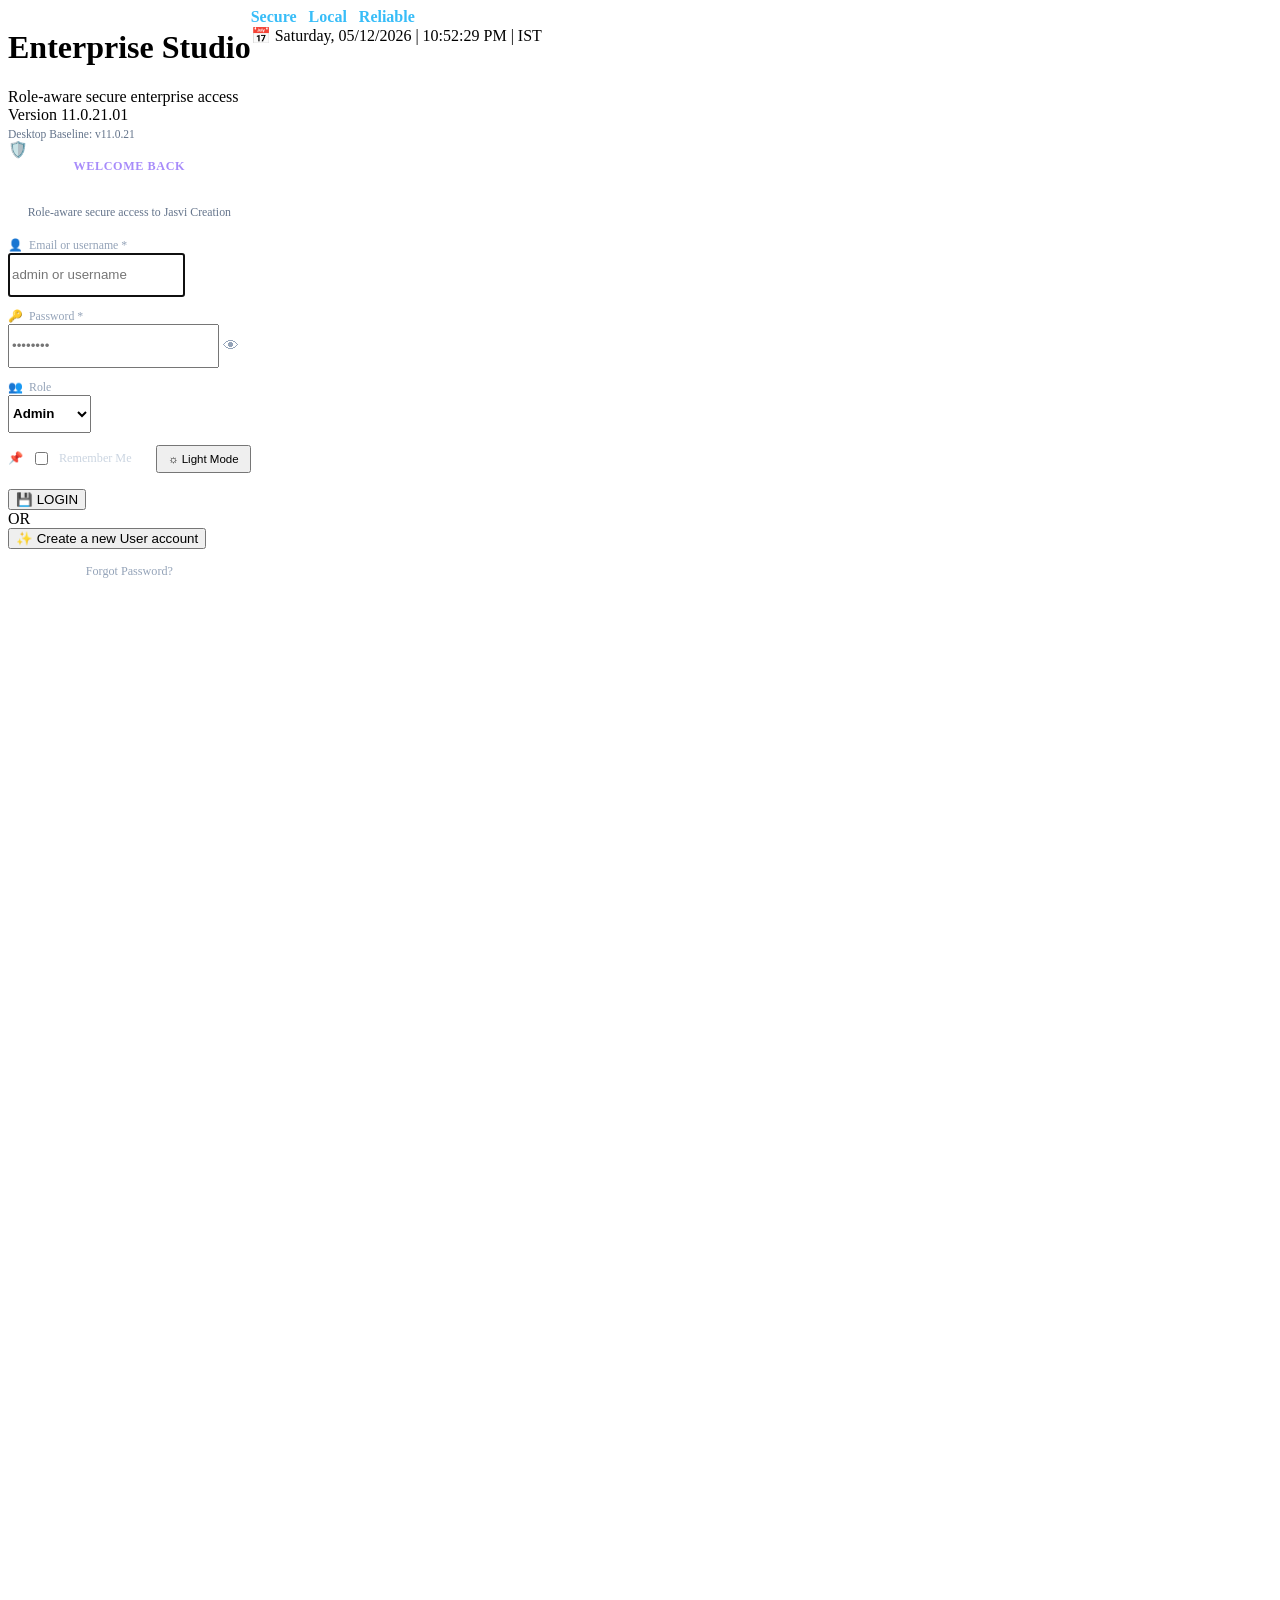
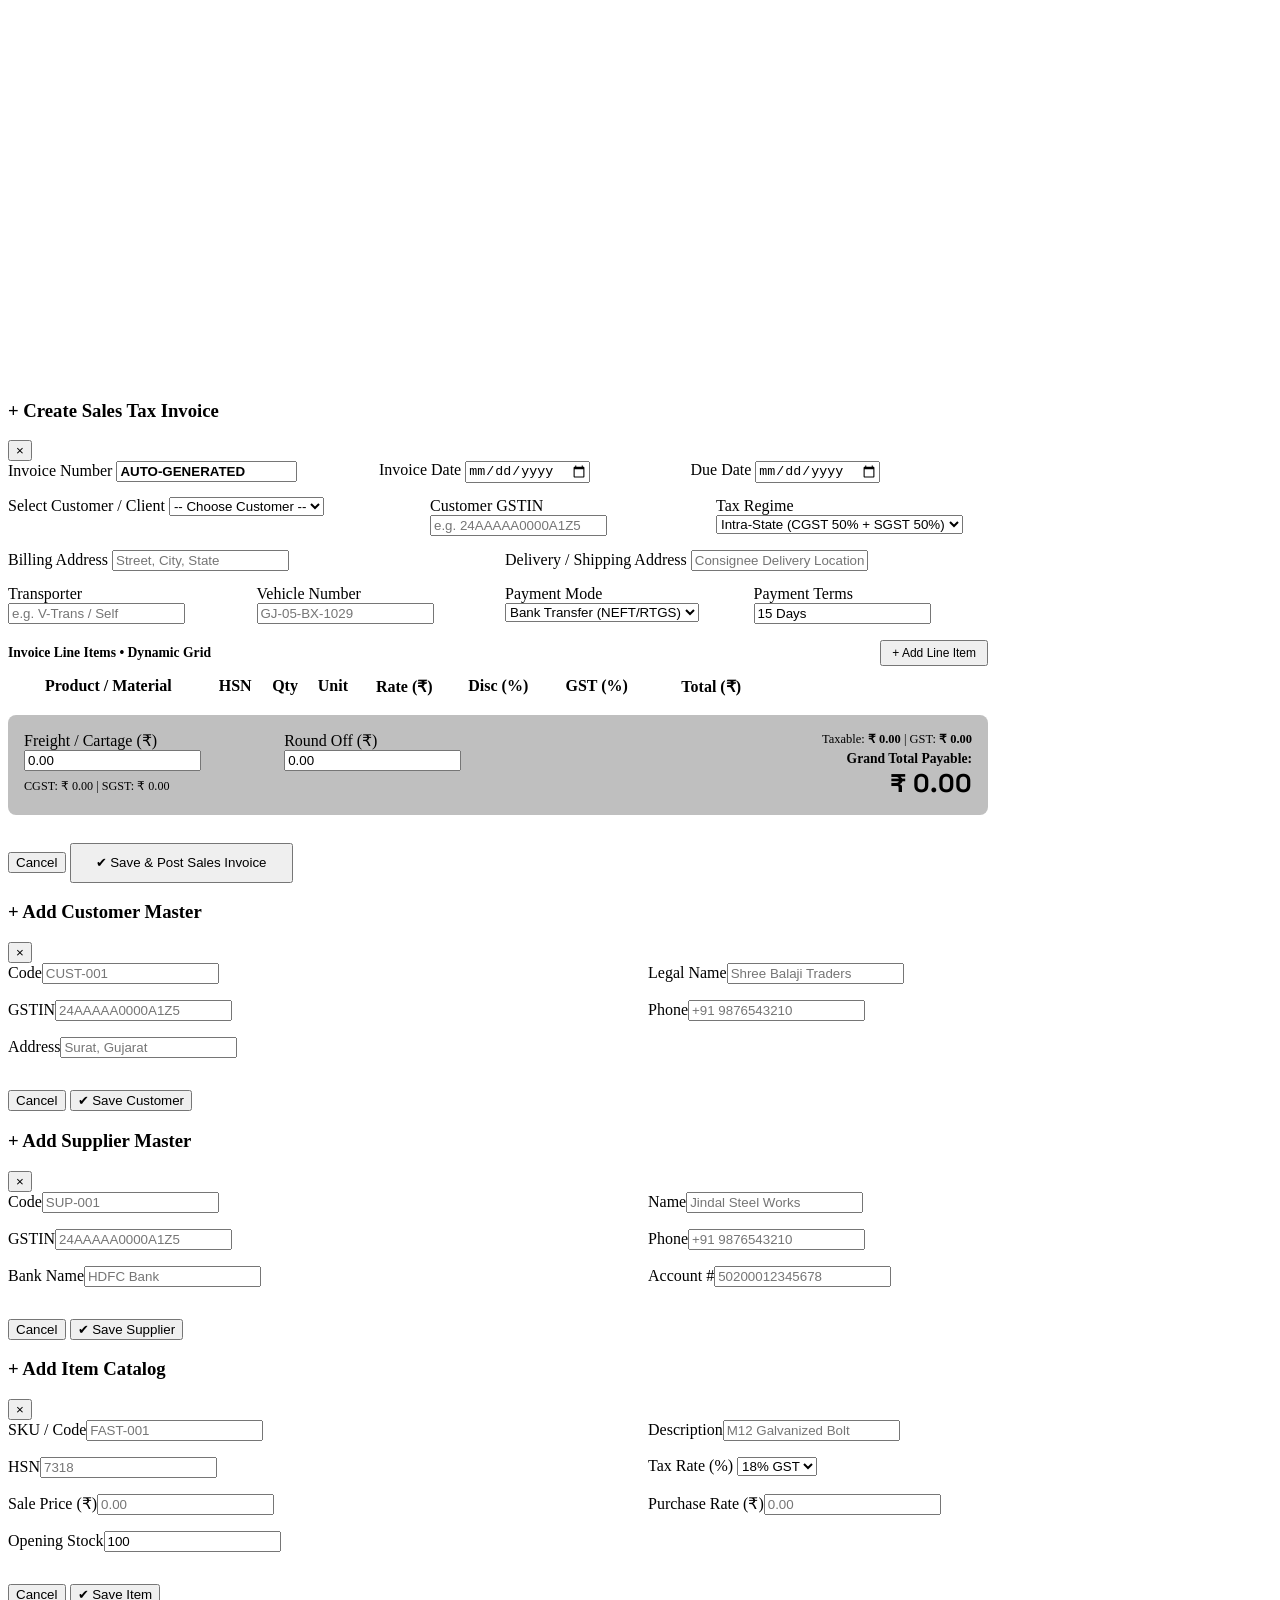
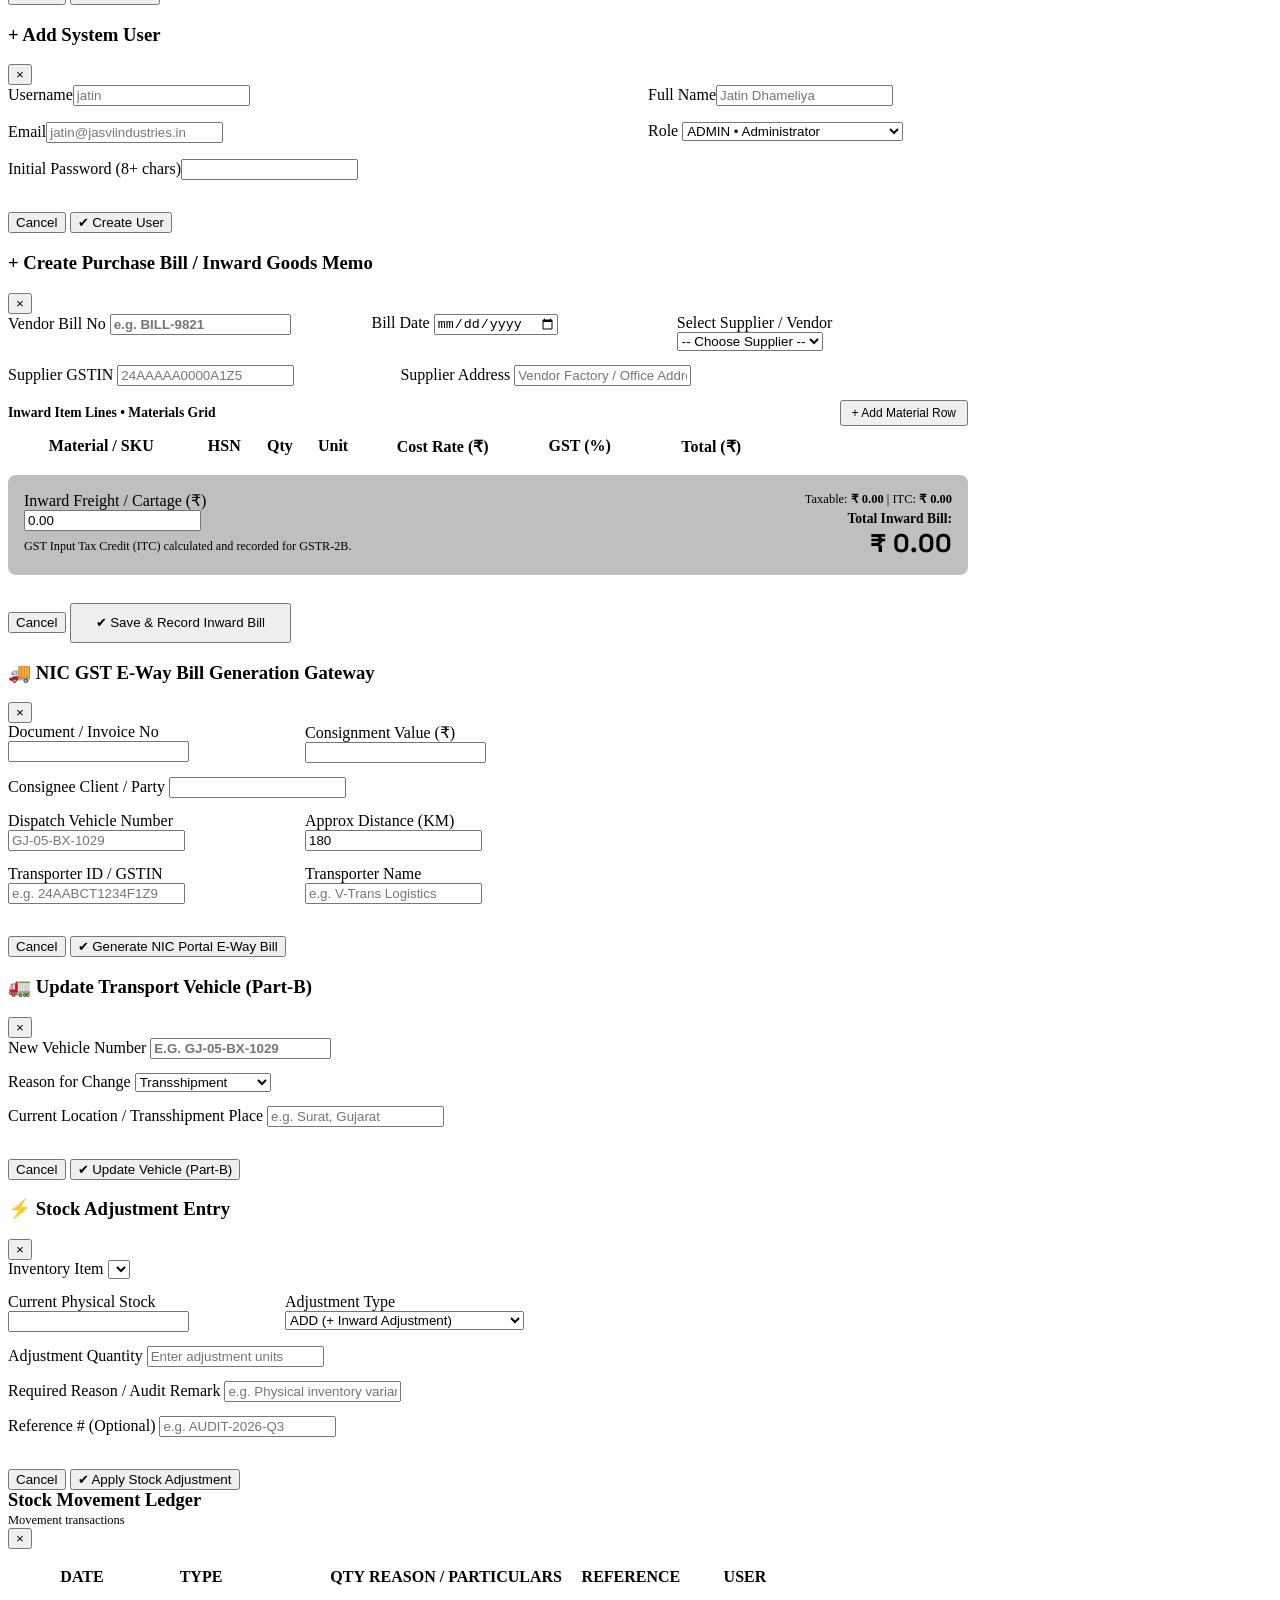
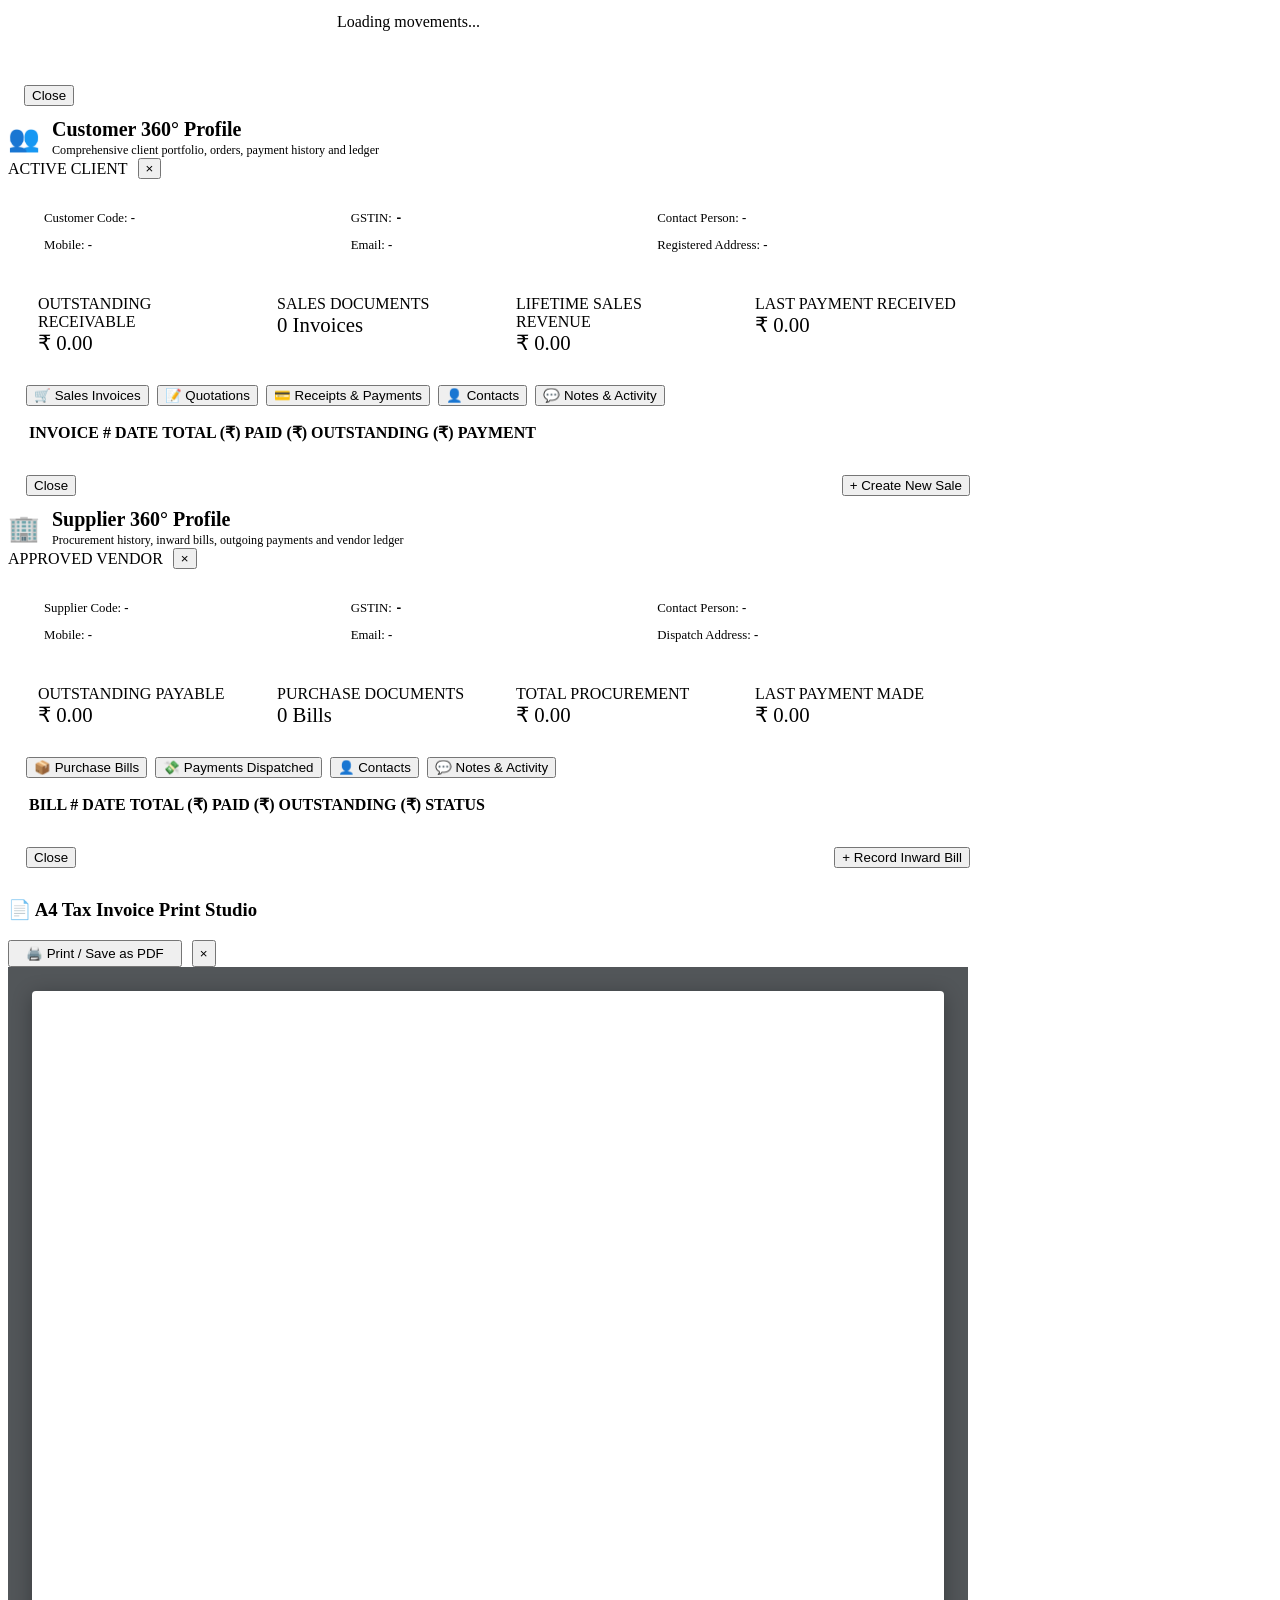
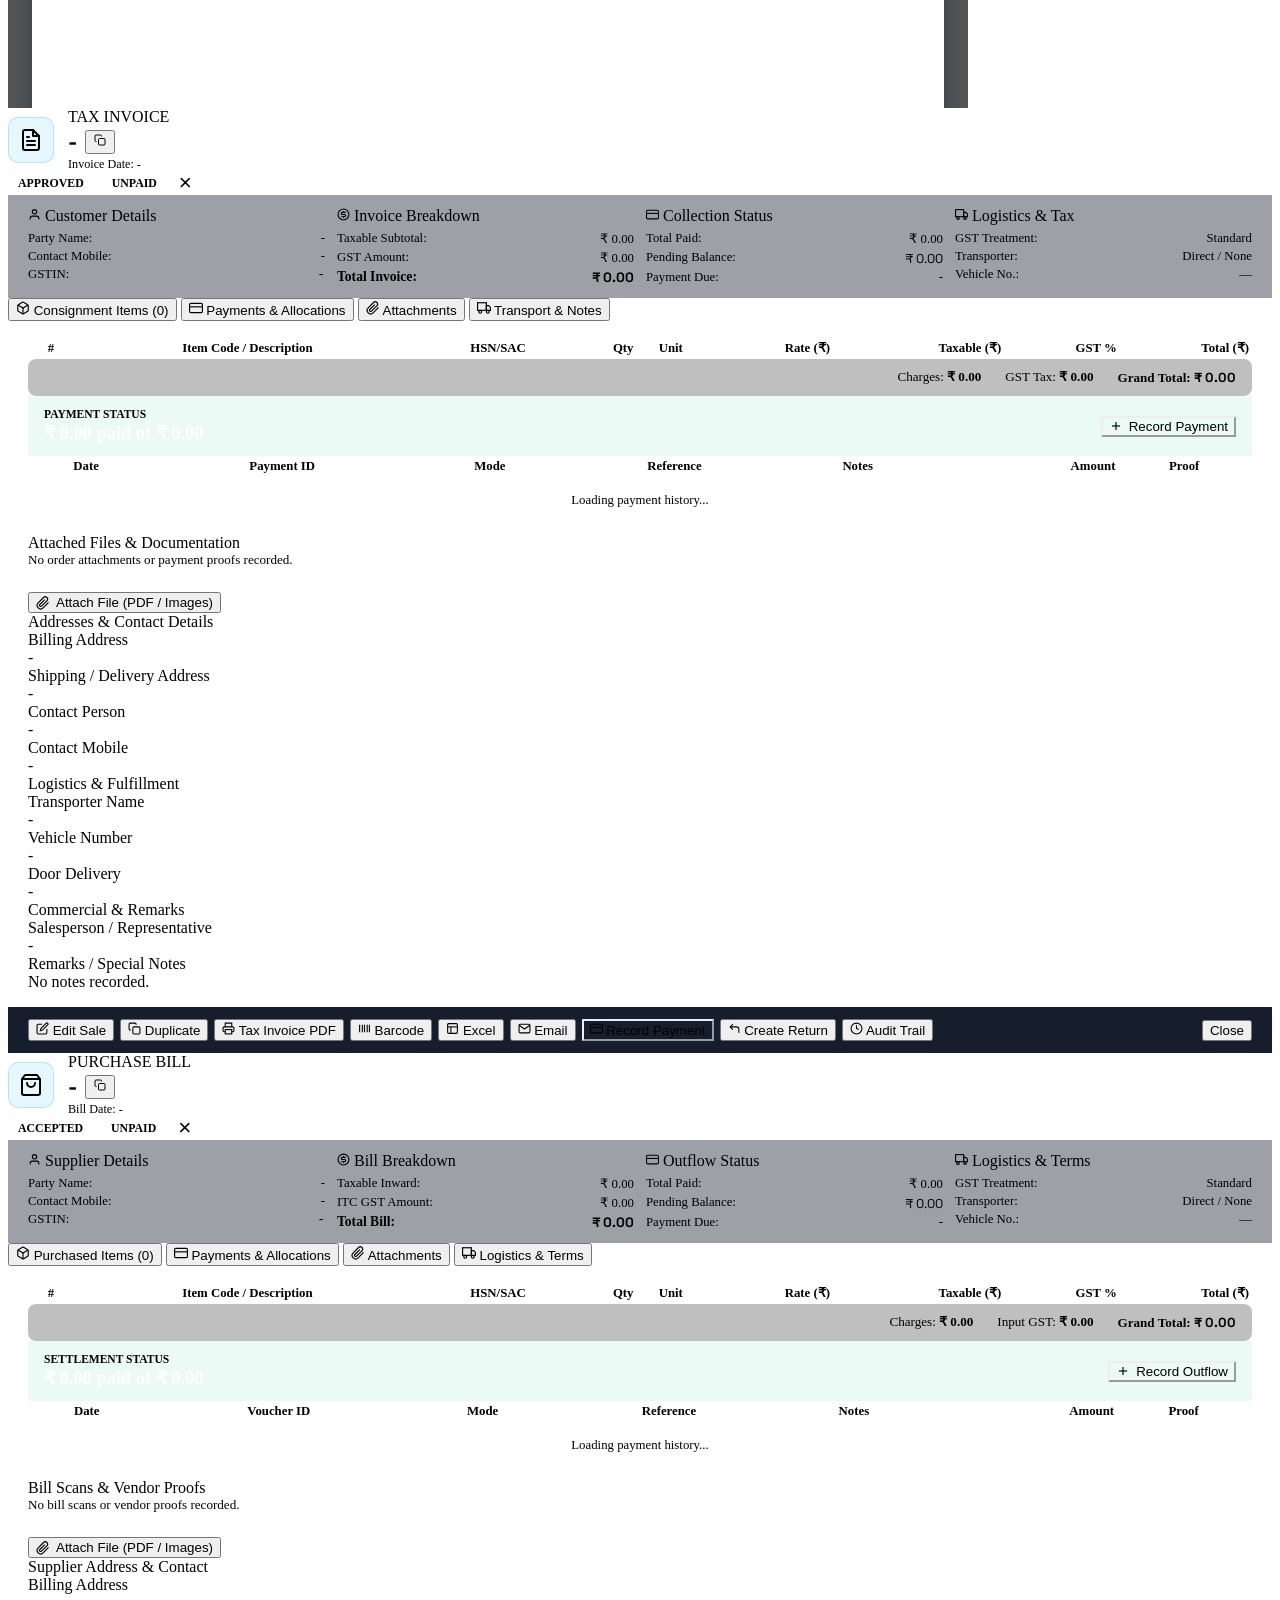
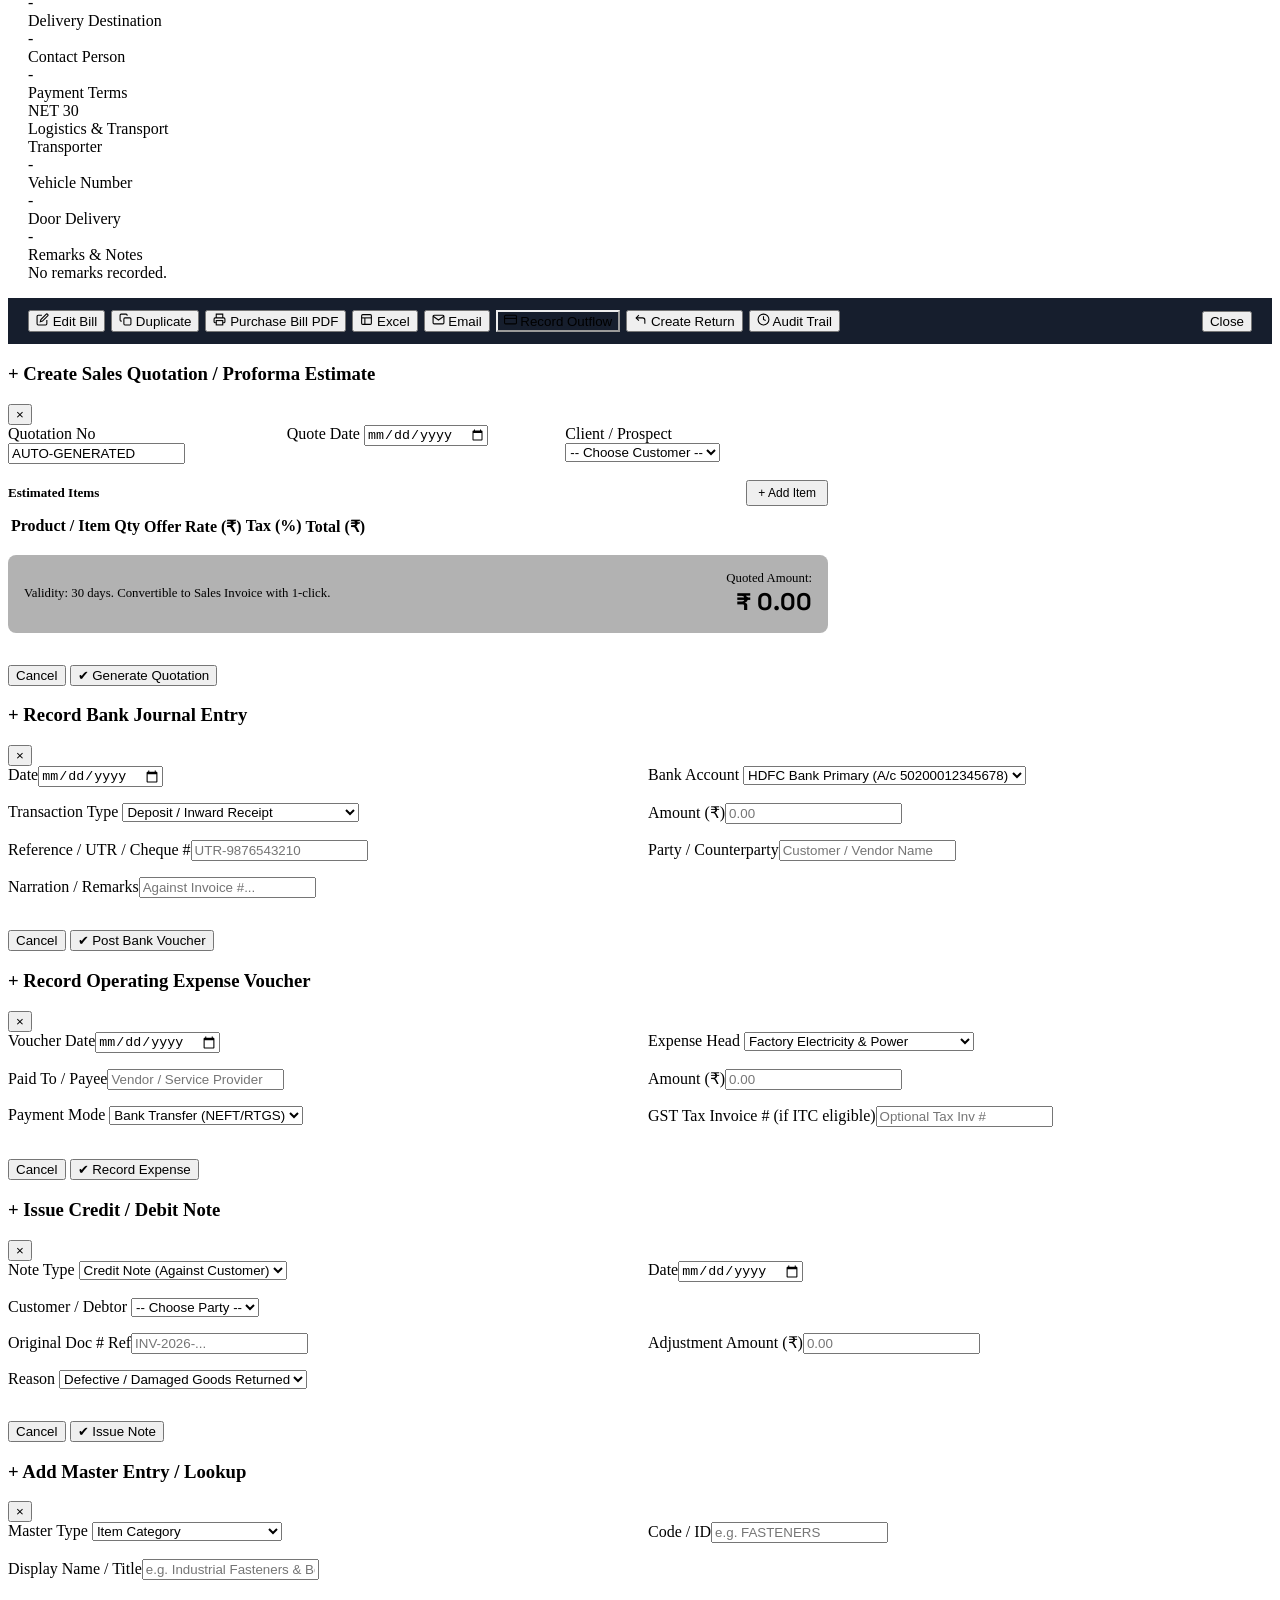
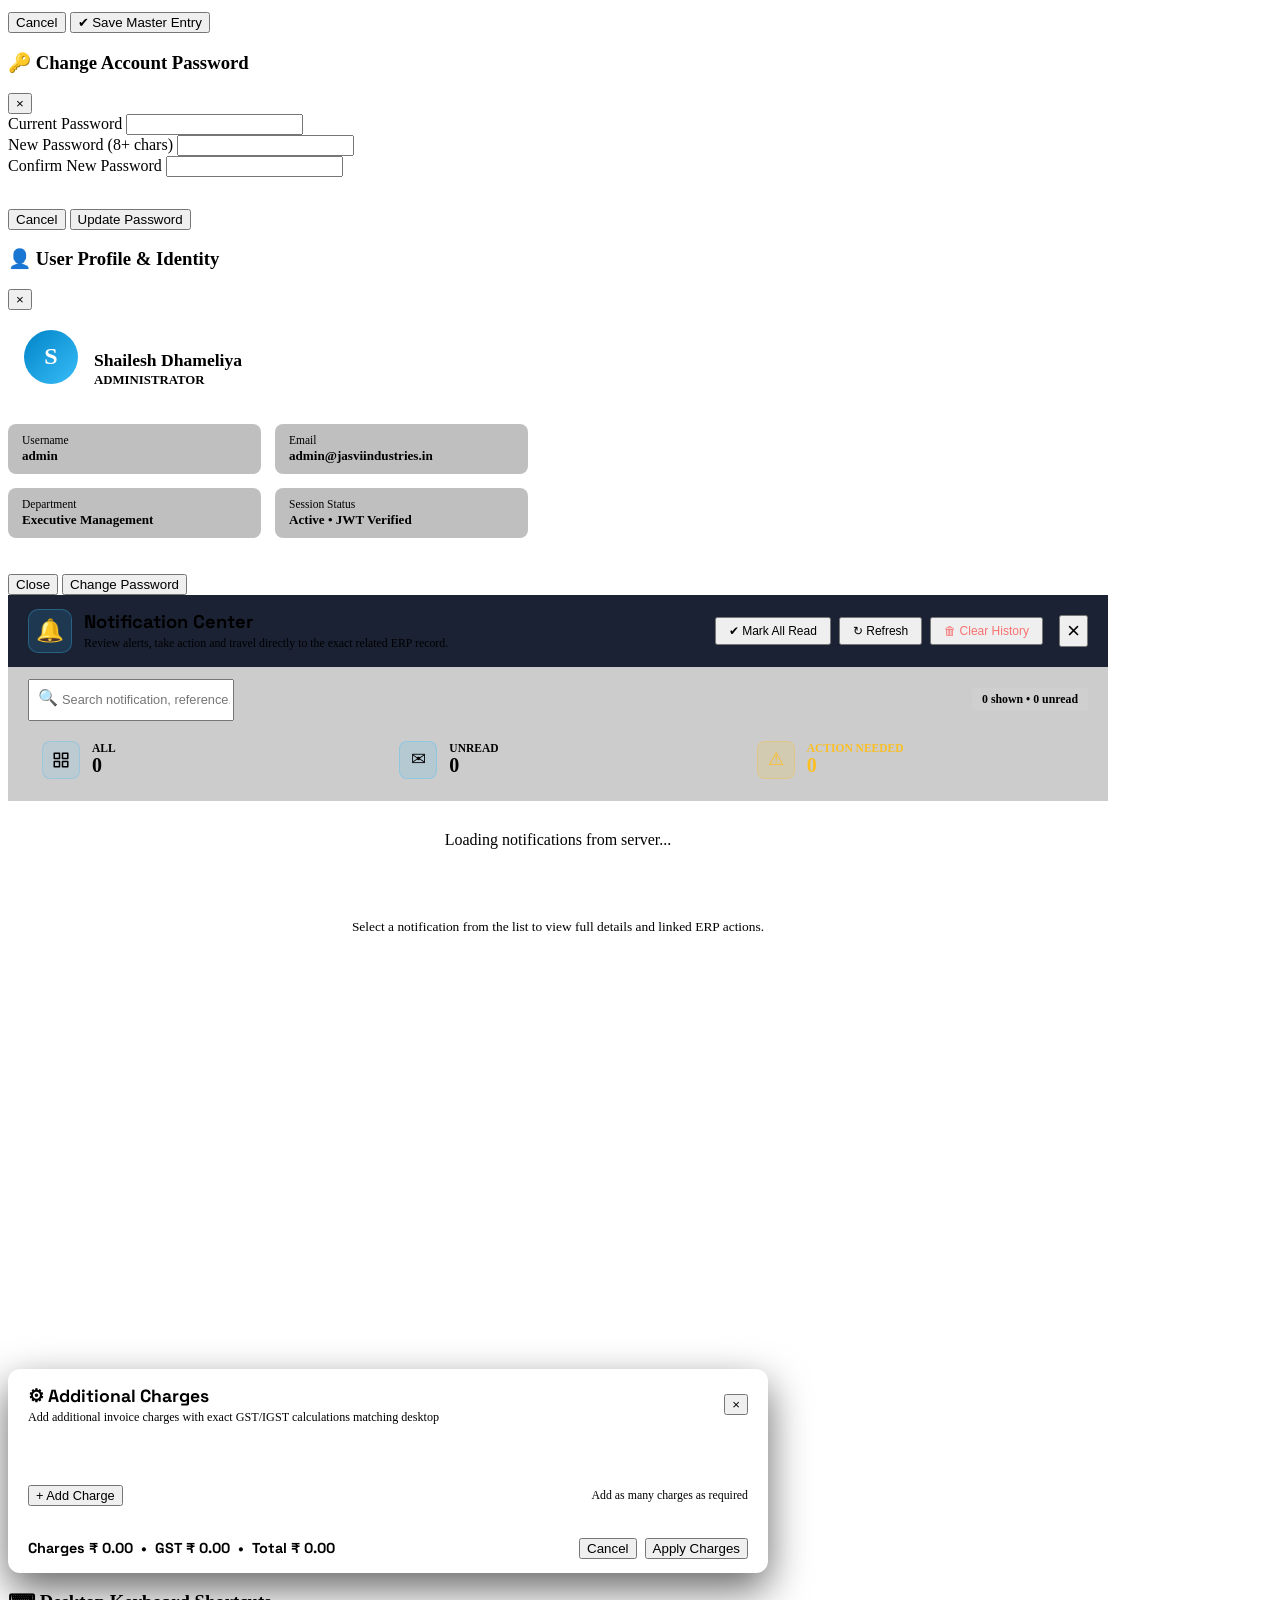
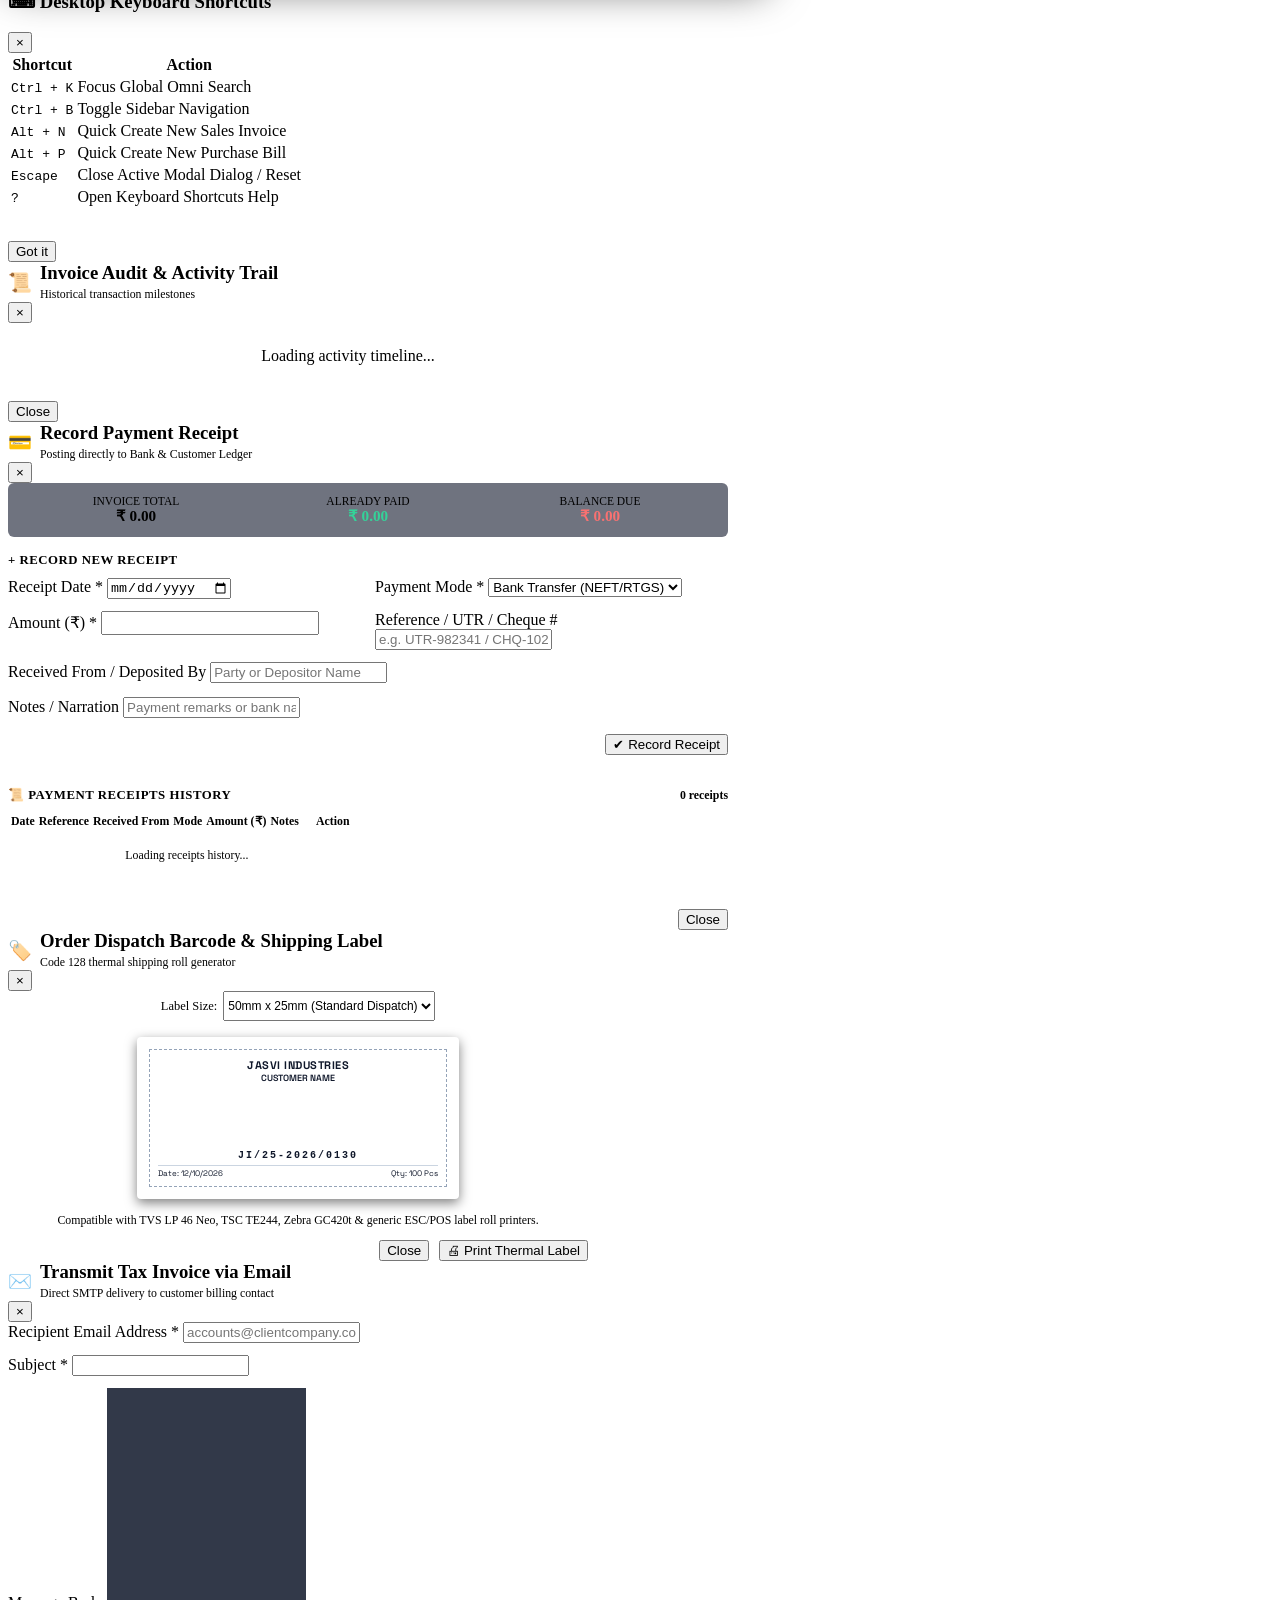
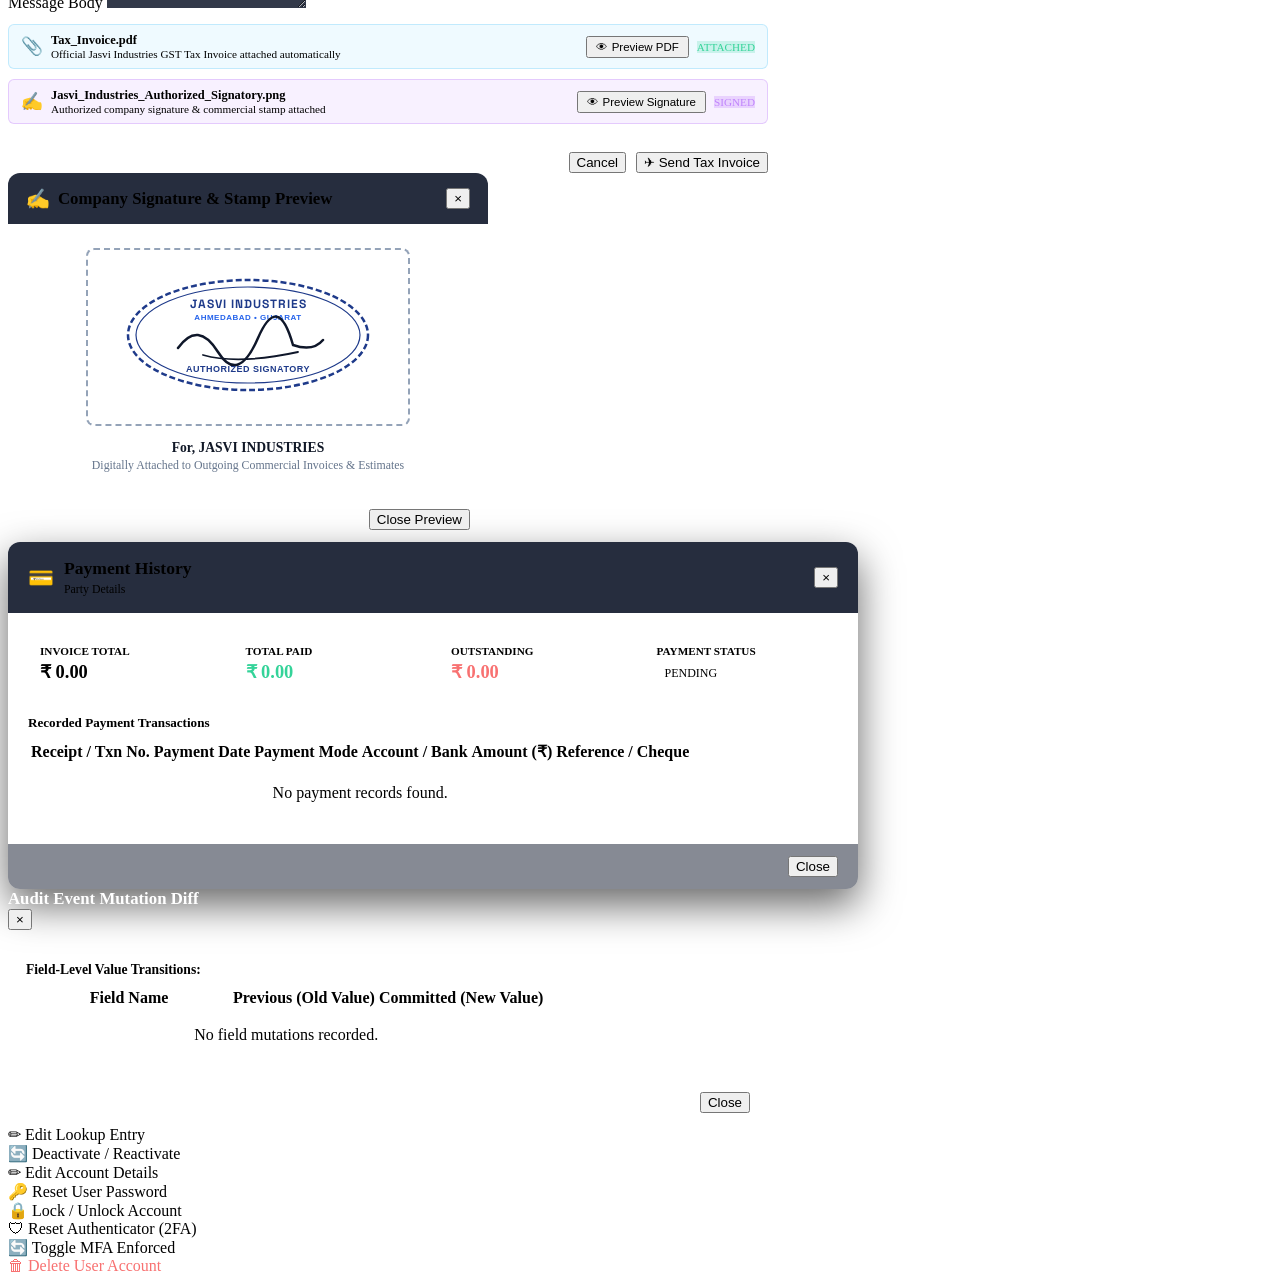
==== web/admin/index.html @ fd3a7280 "Web Release web-v11.0.21.01: Settings Document Numbering card, double confirmation modal, Excel drop" ====
<!DOCTYPE html>
<html lang="en">
<head>
  <meta charset="UTF-8">
  <meta name="viewport" content="width=device-width, initial-scale=1.0">
  <title>Jasvi Industries ERP &mdash; Centralized Enterprise Studio</title>
  <link rel="preconnect" href="https://fonts.googleapis.com">
  <link rel="preconnect" href="https://fonts.gstatic.com" crossorigin>
  <link
    href="https://fonts.googleapis.com/css2?family=Plus+Jakarta+Sans:wght@300;400;500;600;700;800&family=Space+Grotesk:wght@500;600;700&display=swap"
    rel="stylesheet">
  <script>
    (function () {
      try {
        if (localStorage.getItem('dse_theme') === 'light') {
          document.documentElement.classList.add('light-theme');
        }
        var token = localStorage.getItem('dse_access_token');
        var sessionStart = localStorage.getItem('dse_session_start');
        var isExpired = false;
        if (sessionStart) {
          var elapsed = Date.now() - parseInt(sessionStart, 10);
          if (elapsed > 8 * 60 * 60 * 1000) isExpired = true;
        }
        if (!token || isExpired) {
          document.documentElement.classList.add('auth-required');
          var rawAuthHash = window.location.hash ? window.location.hash.split('?')[0].replace(/^#\/?/, '') : '';
          if (rawAuthHash === 'register' || rawAuthHash === 'forgot') {
            document.documentElement.classList.add('auth-' + rawAuthHash);
          }
        } else {
          /* --- Immediate Route Resolution (Desktop Shell parity - Frame 0) --- */
          var rawHash = window.location.hash ? window.location.hash.split('?')[0].replace(/^#\/?/, '') : '';
          var viewKey = rawHash || 'dashboard';
          var viewId = viewKey.startsWith('view-') ? viewKey : ('view-' + viewKey);
          if (viewKey === 'purchase' || viewKey === 'purchases') viewId = 'view-purchase-register';
          if (viewKey === 'sales' || viewKey === 'sale') viewId = 'view-sales-register';
          if (viewKey === 'items' || viewKey === 'item') viewId = 'view-item-master';
          if (viewKey === 'customers' || viewKey === 'customer') viewId = 'view-customers';
          if (viewKey === 'suppliers' || viewKey === 'supplier') viewId = 'view-suppliers';
          if (viewKey === 'user-access') viewId = 'view-users';
          if (viewKey === 'barcode-studio') viewId = 'view-barcode';
          if (viewKey === 'global-audit') viewId = 'view-audit';
          if (viewKey.indexOf('settings') === 0) viewId = 'view-settings';
          if (viewKey === 'masters' || viewKey === 'master' || viewKey === 'lookup' || viewKey === 'lookups') viewId = 'view-masters';

          var earlyStyle = document.createElement('style');
          earlyStyle.id = 'early-route-style';
          earlyStyle.textContent =
            '#' + viewId + ' { display: block !important; } ' +
            '#' + viewId + '.fixed-viewport { display: flex !important; } ' +
            '.module-view:not(#' + viewId + ') { display: none !important; }';
          document.head.appendChild(earlyStyle);
        }
      } catch (_) {}
    })();
  </script>
  <style>
    html.auth-required #auth-overlay {
      display: flex !important;
      z-index: 999999 !important;
    }

    html.auth-required #app-container {
      visibility: hidden !important;
    }

    html:not(.auth-required) #auth-overlay {
      display: none !important;
    }

    html:not(.auth-required) #app-container {
      visibility: visible !important;
    }

    /* Auth Frame-0 Tab Stability on Refresh */
    html.auth-register #form-register { display: block !important; }
    html.auth-register #form-login { display: none !important; }
    html.auth-register #auth-card-col { max-width: 860px !important; }
    html.auth-forgot #form-forgot { display: block !important; }
    html.auth-forgot #form-login { display: none !important; }
    html.auth-forgot #auth-card-col { max-width: 860px !important; }
  </style>
  <link rel="stylesheet" href="css/app.css?v=11.0.20.01">
  <script>
    /* --- Immediate live clock: starts on head parse, before any font/script load (Desktop ClockService parity) --- */
    (function() {
      function _earlyClockTick() {
        var el = document.getElementById('clock-display');
        if (!el) return;
        /* If FormatUtil is ready, let it handle the clock */
        if (window.FormatUtil && window.FormatUtil.updateLiveClocks) {
          window.FormatUtil.updateLiveClocks();
          return;
        }
        var now = new Date();
        var h = now.getHours(), m = now.getMinutes(), s = now.getSeconds();
        var ampm = h >= 12 ? 'PM' : 'AM';
        h = h % 12 || 12;
        el.textContent = (h < 10 ? '0' : '') + h + ':' + (m < 10 ? '0' : '') + m + ':' + (s < 10 ? '0' : '') + s + ' ' + ampm;
      }
      /* Seed immediately, then keep ticking */
      if (document.readyState !== 'loading') {
        _earlyClockTick();
      } else {
        document.addEventListener('DOMContentLoaded', _earlyClockTick);
      }
      setInterval(_earlyClockTick, 1000);
    })();
  </script>
  <script>
    window.toggleNavGroup = function (groupId) {
      if (window.NavigationRouter && window.NavigationRouter.toggleNavGroup) {
        window.NavigationRouter.toggleNavGroup(groupId);
      }
    };
    window.selectNav = function (viewId) {
      if (window.NavigationRouter && window.NavigationRouter.selectNav) {
        window.NavigationRouter.selectNav(viewId);
      }
    };
    window.toggleUserProfileDropdown = function (e) {
      if (e) e.stopPropagation();
      const menu = document.getElementById('profile-dropdown-menu');
      if (!menu) return;
      const isShown = menu.style.display === 'block';
      menu.style.display = isShown ? 'none' : 'block';
    };
    window.hideProfileDropdown = function () {
      const menu = document.getElementById('profile-dropdown-menu');
      if (menu) menu.style.display = 'none';
    };
    window.applyUserToHeader = function (user) {
      if (!user) return;
      const name = user.fullName || user.username || 'User';
      const role = (user.role || 'USER').toUpperCase();
      const nameEl = document.getElementById('header-user-name');
      const roleEl = document.getElementById('header-user-role');
      const avatarEl = document.getElementById('header-user-avatar');
      const menuName = document.getElementById('menu-user-name');
      const menuRole = document.getElementById('menu-user-role');
      if (nameEl) nameEl.innerText = name;
      if (roleEl) roleEl.innerText = role;
      if (avatarEl) avatarEl.innerText = (name || 'U')[0].toUpperCase();
      if (menuName) menuName.innerText = name;
      if (menuRole) menuRole.innerText = role;
    };
    window.openModal = function (id) {
      if (window.AppDialogService && window.AppDialogService.openModal) {
        window.AppDialogService.openModal(id);
      } else {
        const m = document.getElementById(id);
        if (m) {
          m.style.display = 'flex';
          m.style.zIndex = '100010';
          m.classList.add('active');
        }
      }
    };
    window.closeModal = function (id) {
      if (window.AppDialogService && window.AppDialogService.closeModal) {
        window.AppDialogService.closeModal(id);
      } else {
        const m = document.getElementById(id);
        if (m) {
          m.style.display = 'none';
          m.classList.remove('active');
        }
      }
    };
    window.handleBankEntrySave = function (e) {
      if (window.FinanceController && window.FinanceController.handleBankEntrySave) {
        window.FinanceController.handleBankEntrySave(e);
      }
    };
    window.handleExpenseSave = function (e) {
      if (window.FinanceController && window.FinanceController.handleExpenseSave) {
        window.FinanceController.handleExpenseSave(e);
      }
    };
    window.showAuthTab = function (tab) {
      if (window.App && window.App.showAuthTab) {
        window.App.showAuthTab(tab);
        return;
      }
      const formLogin = document.getElementById('form-login');
      const formRegister = document.getElementById('form-register');
      const formForgot = document.getElementById('form-forgot');
      const formMfa = document.getElementById('form-mfa');
      const alertEl = document.getElementById('auth-alert');
      const cardTitle = document.getElementById('auth-card-title');
      const cardSub = document.getElementById('auth-card-subtitle');
      const cardCol = document.getElementById('auth-card-col');

      if (formLogin) formLogin.style.display = tab === 'login' ? 'block' : 'none';
      if (formRegister) formRegister.style.display = tab === 'register' ? 'block' : 'none';
      if (formForgot) formForgot.style.display = tab === 'forgot' ? 'block' : 'none';
      if (formMfa) formMfa.style.display = tab === 'mfa' ? 'block' : 'none';
      if (alertEl) alertEl.style.display = 'none';

      if (cardCol) {
        if (tab === 'register' || tab === 'forgot') {
          cardCol.classList.add('wide-card');
        } else {
          cardCol.classList.remove('wide-card');
        }
      }

      if (tab === 'login') {
        if (cardTitle) cardTitle.innerText = 'Sign in to your account';
        if (cardSub) cardSub.innerText = 'Role-aware secure access to Jasvi Creation';
      } else if (tab === 'register') {
        if (cardTitle) cardTitle.innerText = 'Create New Account';
        if (cardSub) cardSub.innerText = 'Non-Admin registration: CAPTCHA &rarr; Email OTP &rarr; Authenticator &rarr; Admin approval';
        if (window.refreshRegistrationCaptcha) window.refreshRegistrationCaptcha();
        if (window.loadRegistrationRoles) window.loadRegistrationRoles();
      } else if (tab === 'forgot') {
        if (cardTitle) cardTitle.innerText = 'Reset your password';
        if (cardSub) cardSub.innerText = 'Admin keeps the existing email-OTP recovery flow. Non-Admin users must also enter their current authenticator code.';
      }
    };
    window.hideAuthOverlay = function () {
      if (window.App && window.App.hideAuthOverlay) {
        window.App.hideAuthOverlay();
        return;
      }
      document.documentElement.classList.remove('auth-required');
      document.body.classList.remove('auth-required');
      const auth = document.getElementById('auth-overlay');
      if (auth) {
        auth.style.display = 'none';
        auth.classList.remove('active');
      }
      const app = document.getElementById('app-container');
      if (app) app.style.visibility = 'visible';
    };
    window.showAuthOverlay = function (preferredTab) {
      if (window.App && window.App.showAuthOverlay) {
        window.App.showAuthOverlay(preferredTab);
        return;
      }
      const auth = document.getElementById('auth-overlay');
      if (auth) {
        auth.style.display = 'flex';
        const closeBtn = document.getElementById('auth-overlay-close-btn');
        if (closeBtn) {
          closeBtn.style.display = (window.AuthService && window.AuthService.isAuthenticated()) ? 'block' : 'none';
        }
        const formMfa = document.getElementById('form-mfa');
        const hasPendingMfa = (window.AuthService && window.AuthService.getPendingMfaChallenge()) ||
          (formMfa && formMfa.style.display !== 'none');
        if (preferredTab) {
          window.showAuthTab(preferredTab);
        } else if (hasPendingMfa) {
          window.showAuthTab('mfa');
        } else {
          window.showAuthTab('login');
        }
      }
    };
    window.cancelMfa = function () {
      if (window.AuthService && window.AuthService.cancelMfa) window.AuthService.cancelMfa();
      window.showAuthTab('login');
    };
  </script>
</head>

<body>

  <!-- AUTHENTICATION OVERLAY -->
  <!-- AUTHENTICATION OVERLAY WITH 3 TABS -->
  <!-- AUTHENTICATION OVERLAY: DESKTOP LOGIN UI PARITY (Login.fxml) -->
  <div id="auth-overlay">
    <button class="modal-close" id="auth-overlay-close-btn" onclick="hideAuthOverlay()"
      style="display: none; position: fixed; right: 24px; top: 20px; font-size: 1.8rem; color: #94a3b8; background: none; border: none; cursor: pointer; z-index: 100001;"
      title="Close and Return to Workspace">&times;</button>

    <div class="auth-desktop-wrapper">
      <!-- LEFT BRAND COLUMN -->
      <div class="auth-brand-col">
        <div class="auth-brand-banner-box" id="auth-brand-banner-box" style="display: none;">
          <img src="assets/brand-banner.png" alt="Jasvi Industries" id="auth-brand-banner-img"
            onerror="this.onerror=null; const p = document.getElementById('auth-brand-banner-box'); if(p) p.style.display='none';">
        </div>
        <div class="auth-brand-mark-box" id="auth-brand-mark-box" style="display: none;">
          <img src="assets/brand-mark.png" alt="Jasvi Mark" id="auth-brand-mark-img"
            onerror="this.onerror=null; const p = document.getElementById('auth-brand-mark-box'); if(p) p.style.display='none';">
        </div>
        <h1 class="auth-brand-title">Enterprise Studio</h1>
        <div class="auth-brand-line"></div>
        <div class="auth-brand-subtitle" style="display: none;"></div>
        <div class="auth-brand-tagline">Role-aware secure enterprise access</div>
        <div>
          <span class="auth-brand-version-badge" id="auth-app-version-badge">Version 11.0.11.02</span>
          <div id="auth-desktop-baseline" style="font-size: 0.72rem; color: #64748b; margin-top: 4px;">Desktop Baseline:
            v11.0.11</div>
        </div>
      </div>

      <!-- RIGHT CARD COLUMN -->
      <div class="auth-card-col" id="auth-card-col">
        <div class="auth-shield-icon-box">&#128737;&#65039;</div>
        <div
          style="text-align: center; color: #a78bfa; font-size: 0.76rem; font-weight: 700; text-transform: uppercase; letter-spacing: 0.05em; margin-bottom: 2px;">
          Welcome Back</div>
        <h2 style="text-align: center; font-size: 1.35rem; font-weight: 800; color: #ffffff; margin: 0 0 4px 0;"
          id="auth-card-title">Sign in to your account</h2>
        <p style="text-align: center; font-size: 0.74rem; color: #64748b; margin: 0 0 18px 0;" id="auth-card-subtitle">
          Role-aware secure access to Jasvi Creation</p>

        <div id="auth-alert" class="auth-alert" style="display: none; margin-bottom: 14px;"></div>

        <!-- 1. SIGN IN FORM: DESKTOP LoginController PARITY -->
        <form id="form-login" onsubmit="handleLoginSubmit(event)" novalidate>
          <div class="form-group" style="margin-bottom: 12px;">
            <label class="form-label"
              style="font-size: 0.74rem; color: #94a3b8; display: flex; align-items: center; gap: 6px;">
              <span class="erp-label-icon-badge theme-cyan">👤</span> Email or username *
            </label>
            <input type="text" id="login-identity" class="form-input" placeholder="admin or username" required autofocus
              autocomplete="username" style="height: 38px;">
          </div>

          <div class="form-group" style="margin-bottom: 12px;">
            <label class="form-label"
              style="font-size: 0.74rem; color: #94a3b8; display: flex; align-items: center; gap: 6px;">
              <span class="erp-label-icon-badge theme-orange">🔑</span> Password *
            </label>
            <div style="position: relative;">
              <input type="password" id="login-password" class="form-input"
                placeholder="&bull;&bull;&bull;&bull;&bull;&bull;&bull;&bull;" required autocomplete="current-password"
                style="height: 38px; padding-right: 36px;">
              <button type="button" onclick="window.togglePasswordVisibility('login-password', this)"
                style="position: absolute; right: 8px; top: 50%; transform: translateY(-50%); background: none; border: none; color: #94a3b8; cursor: pointer; font-size: 1rem; padding: 4px;"
                title="Toggle password visibility">&#128065;</button>
            </div>
          </div>

          <div class="form-group" style="margin-bottom: 12px;">
            <label class="form-label"
              style="font-size: 0.74rem; color: #94a3b8; display: flex; align-items: center; gap: 6px;">
              <span class="erp-label-icon-badge theme-green">👥</span> Role
            </label>
            <select id="login-role" class="form-select" style="height: 38px; font-weight: 600;"
              onchange="window.updateLoginMode && window.updateLoginMode()">
              <option value="ADMIN" selected>Admin</option>
              <option value="MANAGER">Manager</option>
              <option value="SALES">Sales</option>
              <option value="PURCHASE">Purchase</option>
              <option value="USER">User</option>
            </select>
          </div>

          <!-- Dynamic MFA field (Shown when non-admin role selected or MFA active) matching LoginController.java -->
          <div id="login-mfa-group" class="form-group" style="display: none; margin-bottom: 12px;">
            <label class="form-label"
              style="font-size: 0.74rem; color: #94a3b8; display: flex; align-items: center; gap: 6px;">
              <span>&#128737;&#65039;</span> Authenticator verification code
            </label>
            <div style="display: flex; gap: 8px;">
              <input type="text" id="login-mfa-code" class="form-input"
                placeholder="Authenticator code is required after password verification" maxlength="6"
                pattern="[0-9]{6}" autocomplete="one-time-code" disabled style="height: 38px; flex: 1;">
              <button type="button" id="btn-login-get-help" class="btn btn-secondary"
                onclick="window.handleLoginGetHelp()"
                style="height: 38px; font-size: 0.74rem; padding: 0 12px; white-space: nowrap; cursor: pointer;">&#9993;
                Get Help</button>
            </div>
          </div>

          <div
            style="display: flex; justify-content: space-between; align-items: center; margin-bottom: 16px; font-size: 0.76rem;">
            <label style="display: flex; align-items: center; gap: 8px; cursor: pointer; color: #cbd5e1;">
              <span class="erp-label-icon-badge theme-neutral">📌</span>
              <input type="checkbox" id="login-remember"> Remember Me
            </label>
            <button type="button" class="btn btn-secondary role-secondary btn-action-3d" onclick="window.App.toggleTheme()"
              id="btn-login-theme-toggle" style="height: 28px; padding: 0 10px; font-size: 0.72rem;">
              <span id="login-theme-icon">&#9788;</span> <span id="login-theme-text">Light Mode</span>
            </button>
          </div>

          <button type="submit" id="btn-login-submit" class="auth-btn-purple role-save btn-action-3d" data-erp-btn-enhanced="true">
            <span class="btn-3d-icon" aria-hidden="true">💾</span> <span id="btn-login-submit-text">LOGIN</span>
          </button>

          <div class="auth-divider-or">OR</div>

          <button type="button" class="auth-btn-purple-outline role-add btn-action-3d" onclick="showAuthTab('register')" data-erp-btn-enhanced="true">
            <span class="btn-3d-icon" aria-hidden="true">✨</span> Create a new User account
          </button>

          <div style="text-align: center; margin-top: 12px;">
            <a href="javascript:void(0)" onclick="showAuthTab('forgot')"
              style="color: #94a3b8; font-size: 0.76rem; text-decoration: none;">Forgot Password?</a>
          </div>
        </form>
        <script>
          (function() {
            try {
              var rem = localStorage.getItem('dse_remember_me') === 'true';
              var id = localStorage.getItem('dse_saved_identity');
              var role = localStorage.getItem('dse_saved_role') || 'ADMIN';
              var idInput = document.getElementById('login-identity');
              var remCheck = document.getElementById('login-remember');
              var roleSel = document.getElementById('login-role');
              if (rem && id && idInput) idInput.value = id;
              if (remCheck) remCheck.checked = rem;
              if (roleSel && role) roleSel.value = role;
            } catch(e) {}
          })();
        </script>

        <!-- 2. MFA TOTP FORM (Desktop Challenge State) -->
        <form id="form-mfa" onsubmit="handleMfaSubmit(event)" style="display: none;">
          <div class="form-group" style="margin-bottom: 14px;">
            <label class="form-label" style="font-size: 0.74rem; color: #94a3b8;">6-Digit Authenticator TOTP Code
              *</label>
            <input type="text" id="mfa-otp" class="form-input" placeholder="123456" maxlength="6" pattern="[0-9]{6}"
              required autofocus style="height: 42px; text-align: center; font-size: 1.2rem; letter-spacing: 0.2em;">
          </div>
          <button type="submit" id="btn-mfa-submit" class="auth-btn-purple" style="height: 42px;">Verify MFA
            Code</button>

          <!-- Desktop Parity: Authenticator Recovery via Registered Email (LoginController.java line 515-620) -->
          <div id="mfa-recovery-options"
            style="margin-top: 14px; text-align: center; border-top: 1px dashed var(--border-subtle); padding-top: 10px;">
            <button type="button" id="btn-mfa-recovery-prompt" class="btn btn-secondary"
              style="width: 100%; justify-content: center; font-size: 0.75rem; height: 34px; margin-bottom: 8px;"
              onclick="window.requestMfaRecovery()">
              &#9993; Having Trouble? Reset Authenticator via Email
            </button>
            <div id="mfa-recovery-group"
              style="display: none; text-align: left; background: rgba(255, 255, 255, 0.03); border: 1px solid var(--border-subtle); border-radius: 8px; padding: 12px; margin-top: 8px;">
              <div style="font-size: 0.74rem; color: #38bdf8; margin-bottom: 8px;" id="mfa-recovery-dest-text">A 6-digit
                recovery code was sent to your registered email.</div>
              <label class="form-label" style="font-size: 0.72rem;">6-Digit Email Recovery Code *</label>
              <input type="text" id="mfa-recovery-otp" class="form-input" placeholder="Enter 6-digit code" maxlength="6"
                style="height: 36px; margin-bottom: 10px;"
                onkeydown="if(event.key==='Enter'){event.preventDefault();window.completeMfaRecovery();}">
              <button type="button" id="btn-mfa-recovery-verify" class="btn btn-success"
                style="width: 100%; justify-content: center; height: 36px;" onclick="window.completeMfaRecovery()">
                &#10003; Verify Email &amp; Reconfigure Authenticator
              </button>
              <div style="text-align: right; margin-top: 8px;">
                <a href="javascript:void(0)" onclick="window.requestMfaRecovery()"
                  style="font-size: 0.72rem; color: #a78bfa; text-decoration: none;">&#8634; Resend email code</a>
              </div>
            </div>
          </div>

          <button type="button" class="btn btn-secondary"
            style="width: 100%; justify-content: center; margin-top: 10px; height: 38px;"
            onclick="window.cancelMfa()">&#10005; Back to Login</button>
        </form>

        <!-- 3. RESET PASSWORD FORM: PROGRESSIVE DISCLOSURE PARITY -->
        <form id="form-forgot" onsubmit="handleForgotPasswordSubmit(event)" style="display: none;">
          <div style="font-size: 0.74rem; color: #94a3b8; margin-bottom: 14px; line-height: 1.4;">
            Admin keeps the existing email-OTP recovery flow. Non-Admin users must also enter their current
            authenticator code.
          </div>

          <!-- Step 1: Request Reset Code -->
          <div id="forgot-step1-group">
            <div class="form-group" style="margin-bottom: 10px;">
              <label class="form-label" style="font-size: 0.74rem; color: #94a3b8;">Email or username *</label>
              <input type="text" id="forgot-identity" class="form-input" placeholder="Email or username" required
                style="height: 36px;">
            </div>

            <button type="button" id="btn-forgot-request-otp" class="auth-btn-purple-outline"
              style="margin-bottom: 12px; height: 36px;" onclick="requestPasswordResetOtp()">
              <span>&#9993; SEND RESET CODE</span>
            </button>
          </div>

          <!-- Step 2: Progressive Verification & New Password Fields -->
          <div id="forgot-step2-group" style="display: none;">
            <div class="form-group" style="margin-bottom: 10px;">
              <label class="form-label" style="font-size: 0.74rem; color: #94a3b8;">Reset verification code *</label>
              <input type="text" id="forgot-otp" class="form-input" placeholder="6-digit verification code"
                maxlength="6" style="height: 36px;">
            </div>

            <div class="form-group" style="margin-bottom: 10px;">
              <label class="form-label" style="font-size: 0.74rem; color: #94a3b8;">Authenticator code (only while the
                current authenticator is active)</label>
              <input type="text" id="forgot-authenticator" class="form-input"
                placeholder="Leave blank after an admin authenticator reset" style="height: 36px;">
            </div>

            <div class="form-group" style="margin-bottom: 10px;">
              <label class="form-label" style="font-size: 0.74rem; color: #94a3b8;">New password *</label>
              <div style="position: relative;">
                <input type="password" id="forgot-new-pwd" class="form-input"
                  placeholder="8+ characters, letter and number" minlength="8"
                  style="height: 36px; padding-right: 36px;">
                <button type="button" onclick="window.togglePasswordVisibility('forgot-new-pwd', this)"
                  style="position: absolute; right: 8px; top: 50%; transform: translateY(-50%); background: none; border: none; color: #94a3b8; cursor: pointer; font-size: 1rem; padding: 4px;">&#128065;</button>
              </div>
            </div>

            <div class="form-group" style="margin-bottom: 14px;">
              <label class="form-label" style="font-size: 0.74rem; color: #94a3b8;">Confirm new password *</label>
              <div style="position: relative;">
                <input type="password" id="forgot-confirm-pwd" class="form-input" placeholder="Repeat new password"
                  minlength="8" style="height: 36px; padding-right: 36px;">
                <button type="button" onclick="window.togglePasswordVisibility('forgot-confirm-pwd', this)"
                  style="position: absolute; right: 8px; top: 50%; transform: translateY(-50%); background: none; border: none; color: #94a3b8; cursor: pointer; font-size: 1rem; padding: 4px;">&#128065;</button>
              </div>
            </div>

            <div style="display: flex; gap: 10px; margin-bottom: 12px;">
              <button type="button" class="btn btn-secondary" style="flex: 1; height: 38px; justify-content: center;"
                onclick="showAuthTab('login')">&#10005; Back to Login</button>
              <button type="submit" id="btn-forgot-complete" class="auth-btn-purple"
                style="flex: 1.3; height: 38px; justify-content: center;">&#128273; RESET PASSWORD</button>
            </div>
          </div>

          <div style="font-size: 0.72rem; color: #10b981; text-align: center; margin-top: 6px;">
            Enter your email or username to receive a reset code.
          </div>
          <div style="text-align: center; margin-top: 10px;" id="forgot-back-link">
            <a href="javascript:void(0)" onclick="showAuthTab('login')"
              style="color: #94a3b8; font-size: 0.76rem; text-decoration: none;">&#10005; Back to Sign In</a>
          </div>
        </form>

        <!-- 4. REGISTRATION FORM: 2-COLUMN GRID & 3 SEQUENTIAL STEP CARDS (RegistrationController.java Parity) -->
        <form id="form-register" onsubmit="handleRegisterSubmit(event)" style="display: none;">
          <div class="registration-form-grid">
            <div class="form-group" style="margin-bottom: 0;">
              <label class="form-label" style="font-size: 0.72rem; color: #94a3b8;">Full Name *</label>
              <input type="text" id="reg-name" class="form-input" placeholder="e.g. Shailesh Dhameliya" required
                style="height: 34px;">
            </div>
            <div class="form-group" style="margin-bottom: 0;">
              <label class="form-label" style="font-size: 0.72rem; color: #94a3b8;">Username *</label>
              <input type="text" id="reg-username" class="form-input" placeholder="e.g. shailesh" required
                style="height: 34px;">
            </div>
            <div class="form-group full-col" style="margin-bottom: 0;">
              <label class="form-label" style="font-size: 0.72rem; color: #94a3b8;">Email *</label>
              <input type="email" id="reg-email" class="form-input" placeholder="name@company.com" required
                style="height: 34px;">
            </div>
            <div class="form-group full-col" style="margin-bottom: 0;">
              <label class="form-label" style="font-size: 0.72rem; color: #94a3b8;">Registration Role</label>
              <input type="text" id="reg-role" class="form-input" readonly value="Sales"
                style="height: 34px; background: rgba(255,255,255,0.03); color: #38bdf8; font-weight: 600; cursor: default;">
            </div>
            <div class="form-group" style="margin-bottom: 0;">
              <label class="form-label" style="font-size: 0.72rem; color: #94a3b8;">Password *</label>
              <div style="position: relative;">
                <input type="password" id="reg-password" class="form-input" required minlength="8"
                  placeholder="8+ chars" style="height: 34px; padding-right: 36px;">
                <button type="button" onclick="window.togglePasswordVisibility('reg-password', this)"
                  style="position: absolute; right: 8px; top: 50%; transform: translateY(-50%); background: none; border: none; color: #94a3b8; cursor: pointer;">&#128065;</button>
              </div>
            </div>
            <div class="form-group" style="margin-bottom: 0;">
              <label class="form-label" style="font-size: 0.72rem; color: #94a3b8;">Confirm Password *</label>
              <div style="position: relative;">
                <input type="password" id="reg-confirm" class="form-input" required minlength="8" placeholder="Re-type"
                  style="height: 34px; padding-right: 36px;">
                <button type="button" onclick="window.togglePasswordVisibility('reg-confirm', this)"
                  style="position: absolute; right: 8px; top: 50%; transform: translateY(-50%); background: none; border: none; color: #94a3b8; cursor: pointer;">&#128065;</button>
              </div>
            </div>
          </div>

          <!-- Step 1 Card: CAPTCHA -->
          <div class="registration-step-card" id="reg-card-step1">
            <div class="registration-step-header">
              <span class="registration-step-title">&#128737;&#65039; Step 1 &bull; CAPTCHA</span>
              <button type="button" class="btn btn-secondary btn-sm" onclick="window.refreshRegistrationCaptcha()"
                style="padding: 2px 8px; font-size: 0.70rem;">&#128260; Refresh</button>
            </div>
            <div style="display: flex; gap: 8px; align-items: center; margin-bottom: 8px;">
              <div id="reg-captcha-question"
                style="flex: 1; padding: 6px 10px; background: rgba(255, 255, 255, 0.05); border: 1px solid var(--border-subtle); border-radius: 6px; font-weight: 600; font-size: 0.78rem; color: #38bdf8;">
                Loading question...</div>
              <input type="text" id="reg-captcha-answer" class="form-input" placeholder="Answer" required
                style="width: 100px; height: 32px;">
            </div>
            <button type="button" id="btn-reg-send-otp" class="btn btn-secondary"
              style="width: 100%; justify-content: center; height: 34px; font-size: 0.75rem;"
              onclick="window.handleSendRegistrationOtp()">
              &#9993; Send email OTP
            </button>
          </div>

          <!-- Step 2 Card: Email OTP -->
          <div class="registration-step-card" id="reg-card-step2">
            <div class="registration-step-header">
              <span class="registration-step-title">&#9993; Step 2 &bull; Email OTP</span>
            </div>
            <input type="text" id="reg-email-otp" class="form-input" placeholder="Enter email OTP" maxlength="6"
              style="height: 34px; margin-bottom: 8px;">
            <button type="button" id="btn-reg-verify-otp" class="btn btn-secondary"
              style="width: 100%; justify-content: center; height: 34px; font-size: 0.75rem;"
              onclick="window.handleVerifyRegistrationEmail()">
              &#10003; Verify Email OTP
            </button>
          </div>

          <!-- Step 3 Card: Authenticator Setup -->
          <div class="registration-step-card" id="reg-card-step3">
            <div class="registration-step-header">
              <span class="registration-step-title">&#128273; Step 3 &bull; Google / Microsoft Authenticator</span>
            </div>
            <div style="font-size: 0.72rem; color: #94a3b8; line-height: 1.35; margin-bottom: 4px;">
              Verify your email first. The QR scanner will open automatically. After authenticator verification, Submit
              for Admin Approval.
            </div>
            <div id="reg-authenticator-status" style="font-size: 0.72rem; color: #a78bfa; font-weight: 600;">
              Awaiting email verification...
            </div>
          </div>

          <div style="text-align: center; margin-top: 14px;">
            <button type="button" class="btn btn-secondary" style="padding: 6px 20px; font-size: 0.75rem;"
              onclick="showAuthTab('login')">
              &#10005; Back to login
            </button>
          </div>
        </form>
      </div>
    </div>

    <!-- DESKTOP UNIVERSAL FOOTER BAR (Desktop SharedApplicationFooter.java Parity) -->
    <div class="auth-desktop-footer">
      <div>
        <span style="color: #38bdf8; font-weight: 700;">Secure &nbsp; Local &nbsp; Reliable</span>
      </div>
      <div>
        <span id="auth-footer-clock" class="auth-clock"></span>
      </div>
    </div>
  </div>

  <!-- MAIN APP CONTAINER -->
  <div id="app-container">
    <!-- APP HEADER: DESKTOP PARITY -->
    <header class="app-header">
      <div class="header-left">
        <button class="header-badge-btn" id="btn-sidebar-toggle" onclick="window.NavigationRouter.toggleSidebar()"
          title="Toggle Sidebar (Ctrl+B)">&#9776;</button>
        <div class="brand-group" onclick="selectNav('view-dashboard')">
          <div class="brand-logo-icon" id="header-brand-logo">J</div>
          <div class="brand-title" id="header-brand-title"></div>
        </div>
        <span id="env-badge" style="display: none;"></span>
        <div
          style="display:flex; flex-direction:column; margin-left: 10px; border-left: 1px solid var(--border-subtle); padding-left: 12px;">
          <div id="header-page-title"
            style="font-size: 0.95rem; font-weight: 700; font-family: 'Space Grotesk'; color: var(--text-main);">
            Dashboard</div>
          <div id="header-breadcrumb" style="font-size: 0.72rem; color: var(--text-muted);">Executive Command Center
          </div>
        </div>
      </div>

      <div class="header-center">
        <span class="omni-icon" style="cursor:pointer;"
          onclick="window.openGlobalSearch(document.getElementById('omni-input')?.value || '');">&#128269;</span>
        <input type="text" id="omni-input" class="omni-search"
          placeholder="Search invoices, parties, items, ledgers (Ctrl+K)..." autocomplete="off"
          onclick="window.openGlobalSearch(this.value);"
          onkeydown="if(event.key==='Enter') window.openGlobalSearch(this.value);">
      </div>

      <div class="header-right">
        <!-- Live Clock Card with Pulsing Dot -->
        <div class="clock-card" id="shell-clock-card">
          <span class="clock-live-dot" title="Live Server Heartbeat Active"></span>
          <span class="clock-display" id="clock-display"></span>
        </div>

        <!-- Desktop Quick Action: + New Sale F9 -->
        <button id="header-btn-new-sale" class="btn-action-3d role-purple header-btn-new-sale" onclick="window.SalesController.openSaleEditorTab()"
          style="height: 32px; font-size: 0.78rem; padding: 0 14px; font-weight: 700; border-radius: 6px;"
          title="Quick Create Sales Invoice (F9)" data-erp-btn-enhanced="true">
          <span class="btn-3d-icon" aria-hidden="true">➕</span> New Sale F9
        </button>

        <!-- Theme Toggle (Dark / Light) -->
        <button class="theme-toggle-switch" onclick="window.App.toggleTheme()" id="btn-theme-toggle"
          title="Toggle Dark / Light Theme">
          <span id="theme-icon">&#127769;</span> <span id="theme-text">Dark</span>
        </button>

        <!-- Notification & Activity Badges matching desktop Dashboard.fxml -->
        <div class="header-badge-wrap" onclick="selectNav('view-reminders')" title="Reminder Center">
          <button class="header-badge-btn">&#9200;</button>
          <span class="header-badge-counter cyan zero" id="badge-reminders"></span>
        </div>

        <div class="header-badge-wrap"
          onclick="if(window.NotificationCenterController) window.NotificationCenterController.openModal(); else openNotificationsModal();"
          title="Notification Center">
          <button class="header-badge-btn">&#128276;</button>
          <span class="header-badge-counter zero" id="badge-notifications"></span>
        </div>

        <div class="header-badge-wrap" onclick="if(window.CommunicationController && window.CommunicationController.clearCommunicationBadges) window.CommunicationController.clearCommunicationBadges(); selectNav('view-communication');" title="Email Center">
          <button class="header-badge-btn">&#9993;&#65039;</button>
          <span class="header-badge-counter zero" id="badge-email"></span>
        </div>

        <!-- System Diagnostics Launcher (Ctrl+Shift+L) Desktop Parity -->
        <button id="header-btn-diagnostics" class="header-action-btn" onclick="window.openSystemDiagnostics()"
          title="System Logs & Application Diagnostics (Ctrl+Shift+L)"
          style="position: relative; background: rgba(255,255,255,0.06); border: 1px solid var(--border-subtle); color: var(--cyan); border-radius: 6px; width: 34px; height: 32px; display: inline-flex; align-items: center; justify-content: center; cursor: pointer; transition: all 0.2s;">
          <svg width="15" height="15" viewBox="0 0 24 24" fill="none" stroke="currentColor" stroke-width="2"><circle cx="12" cy="12" r="3"></circle><path d="M19.4 15a1.65 1.65 0 0 0 .33 1.82l.06.06a2 2 0 0 1 0 2.83 2 2 0 0 1-2.83 0l-.06-.06a1.65 1.65 0 0 0-1.82-.33 1.65 1.65 0 0 0-1 1.51V21a2 2 0 0 1-2 2 2 2 0 0 1-2-2v-.09A1.65 1.65 0 0 0 9 19.4a1.65 1.65 0 0 0-1.82.33l-.06.06a2 2 0 0 1-2.83 0 2 2 0 0 1 0-2.83l.06-.06a1.65 1.65 0 0 0 .33-1.82 1.65 1.65 0 0 0-1.51-1H3a2 2 0 0 1-2-2 2 2 0 0 1 2-2h.09A1.65 1.65 0 0 0 4.6 9a1.65 1.65 0 0 0-.33-1.82l-.06-.06a2 2 0 0 1 0-2.83 2 2 0 0 1 2.83 0l.06.06a1.65 1.65 0 0 0 1.82.33H9a1.65 1.65 0 0 0 1-1.51V3a2 2 0 0 1 2-2 2 2 0 0 1 2 2v.09a1.65 1.65 0 0 0 1 1.51 1.65 1.65 0 0 0 1.82-.33l.06-.06a2 2 0 0 1 2.83 0 2 2 0 0 1 0 2.83l-.06.06a1.65 1.65 0 0 0-.33 1.82V9a1.65 1.65 0 0 0 1.51 1H21a2 2 0 0 1 2 2 2 2 0 0 1-2 2h-.09a1.65 1.65 0 0 0-1.51 1z"></path></svg>
          <span id="header-diag-badge" style="display:none; position: absolute; top: -4px; right: -4px; background: #ef4444; color: #fff; font-size: 0.65rem; font-weight: 800; border-radius: 9999px; min-width: 16px; height: 16px; align-items: center; justify-content: center; padding: 0 4px; box-shadow: 0 2px 5px rgba(0,0,0,0.5);">0</span>
        </button>


        <!-- Synthesizer Audio Toggle -->
        <button class="audio-toggle active" id="audio-toggle-btn" title="Toggle Synthesizer Audio">
          <span id="audio-icon">&#128266;</span>
          <span id="audio-text">Audio: ON</span>
        </button>

        <!-- User Profile Pill & Dropdown Menu matching desktop menuUser -->
        <div class="user-profile-wrap">
          <div class="user-pill" onclick="toggleUserProfileDropdown(event)" id="user-profile-pill">
            <div class="user-avatar" id="header-user-avatar">U</div>
            <div class="user-info-text">
              <span id="header-user-name" style="font-weight: 600;">User</span>
              <span class="user-role-badge" id="header-user-role">STAFF</span>
            </div>
            <span style="font-size: 0.65rem; color: var(--text-dim); margin-left: 2px;">&#9660;</span>
          </div>

          <div class="profile-dropdown-menu" id="profile-dropdown-menu" style="display: none;">
            <div class="profile-menu-header">
              <div class="profile-menu-header-name" id="menu-user-name">User</div>
              <div class="profile-menu-header-role" id="menu-user-role">Staff</div>
            </div>
            <div class="profile-menu-item" onclick="selectNav('view-profile'); hideProfileDropdown();">
              <span class="item-icon">&#128100;</span> <span>My Profile</span>
            </div>
            <div class="profile-menu-item" onclick="selectNav('view-settings'); hideProfileDropdown();">
              <span class="item-icon">&#9881;&#65039;</span> <span>Settings</span>
            </div>
            <div class="profile-menu-item" onclick="selectNav('view-reminders'); hideProfileDropdown();">
              <span class="item-icon">&#9200;</span> <span>Reminder Center</span>
            </div>
            <div class="profile-menu-item" onclick="selectNav('view-users'); hideProfileDropdown();">
              <span class="item-icon">&#128101;</span> <span>User Access &amp; RBAC</span>
            </div>
            <div class="profile-menu-item" onclick="selectNav('view-import'); hideProfileDropdown();">
              <span class="item-icon">&#128229;</span> <span>Data Import</span>
            </div>
            <div class="profile-menu-divider"></div>
            <div class="profile-menu-item" onclick="openChangePasswordModal(); hideProfileDropdown();">
              <span class="item-icon">&#128273;</span> <span>Change Password</span>
            </div>
            <div class="profile-menu-divider"></div>
            <div class="profile-menu-item logout" onclick="performLogout()">
              <span class="item-icon">&#128682;</span> <span>Sign Out</span>
            </div>
            <div id="menu-version-footer"
              style="padding: 8px 14px; font-size: 0.68rem; color: var(--text-dim); border-top: 1px solid var(--border-subtle); display: flex; justify-content: space-between; align-items: center; background: rgba(0,0,0,0.1);">
              <span>Web Studio</span><span style="color: var(--cyan); font-weight: 600;">v11.0.20.01</span></div>
          </div>
        </div>
      </div>
    </header>
    <script>
      (function () {
        try {
          var clk = document.getElementById('clock-display');
          if (clk) {
            var now = new Date();
            var dStr = now.toLocaleDateString('en-GB', { day: '2-digit', month: 'short', year: 'numeric' });
            var tStr = now.toLocaleTimeString('en-US', { hour12: false, hour: '2-digit', minute: '2-digit', second: '2-digit' });
            clk.textContent = dStr + ' ' + tStr;
          }
          var isLight = document.documentElement.classList.contains('light-theme') || localStorage.getItem('dse_theme') === 'light';
          if (isLight) {
            if (document.body) document.body.classList.add('light-theme');
            var ti = document.getElementById('theme-icon'), tt = document.getElementById('theme-text');
            if (ti) ti.textContent = '&#9728;&#65039;';
            if (tt) tt.textContent = 'Light';
            var li = document.getElementById('login-theme-icon'), lt = document.getElementById('login-theme-text');
            if (li) li.textContent = '&#127769;';
            if (lt) lt.textContent = 'Dark Mode';
          }
          var rawUser = localStorage.getItem('dse_user_info') || localStorage.getItem('dse_user');
          var name = 'User', role = 'STAFF', initial = 'U';
          if (rawUser) {
            try {
              var u = JSON.parse(rawUser);
              name = u.fullName || u.username || name;
              role = (u.role || role).toUpperCase();
              initial = name.charAt(0).toUpperCase();
            } catch (_) {}
          } else {
            var savedName = localStorage.getItem('dse_saved_identity');
            var savedRole = localStorage.getItem('dse_saved_role');
            if (savedName) name = savedName;
            if (savedRole) role = savedRole.toUpperCase();
            initial = name.charAt(0).toUpperCase();
          }
          var hn = document.getElementById('header-user-name');
          var hr = document.getElementById('header-user-role');
          var ha = document.getElementById('header-user-avatar');
          if (hn) hn.textContent = name;
          if (hr) hr.textContent = role;
          if (ha) ha.textContent = initial;
          var mn = document.getElementById('menu-user-name');
          var mr = document.getElementById('menu-user-role');
          if (mn) mn.textContent = name;
          if (mr) mr.textContent = role;

          /* --- Pre-paint branding (read from localStorage, zero hardcoded name) --- */
          var brandEl = document.getElementById('header-brand-title');
          var logoEl  = document.getElementById('header-brand-logo');
          if (brandEl) {
            var rawBrand = localStorage.getItem('dse_branding');
            var companyName = '';
            var logoLetter  = 'J';
            if (rawBrand) {
              try {
                var bd = JSON.parse(rawBrand);
                companyName = bd.companyName || bd.company_name || bd.name || '';
                if (companyName) logoLetter = companyName.charAt(0).toUpperCase();
              } catch (_b) {}
            }
            brandEl.textContent = companyName ? companyName.toUpperCase() : '';
            if (!companyName) {
              /* Fallback: read company settings store */
              var rawCfg = localStorage.getItem('dse_company_settings') || localStorage.getItem('dse_settings');
              if (rawCfg) {
                try {
                  var cfg = JSON.parse(rawCfg);
                  companyName = cfg.companyName || cfg.company_name || cfg.name || '';
                  if (companyName) {
                    logoLetter = companyName.charAt(0).toUpperCase();
                    brandEl.textContent = companyName.toUpperCase();
                  }
                } catch (_c) {}
              }
            }
            if (logoEl) logoEl.textContent = logoLetter;
          }

          /* --- Immediate workspace-tabs & page-title hydration (zero blank-tab flash) --- */
          var viewMeta = {
            'view-dashboard':           { title: 'Dashboard',             breadcrumb: 'Executive Command Center',              icon: '&#128202;' },
            'view-global-search':       { title: 'Global Search',         breadcrumb: 'Cross-Module Enterprise Intelligence',  icon: '&#128269;' },
            'view-sales-register':      { title: 'Sales Register',        breadcrumb: 'Sales & Distribution',                  icon: '&#128196;' },
            'view-sale-create':         { title: 'Sale Invoice',          breadcrumb: 'Sales & Distribution',                  icon: '&#128722;' },
            'view-sales-returns':       { title: 'Sales Returns',         breadcrumb: 'Customer Goods Inward',                 icon: '&#8617;' },
            'view-credit-notes':        { title: 'Credit Notes',          breadcrumb: 'Accounts & Adjustments',                icon: '&#128179;' },
            'view-quotations':          { title: 'Quotations',            breadcrumb: 'Proforma & Quotation Pipeline',         icon: '&#128221;' },
            'view-quotation-editor':    { title: 'Quotation Editor',      breadcrumb: 'Sales & Distribution',                  icon: '&#128221;' },
            'view-purchase-register':   { title: 'Purchase Register',     breadcrumb: 'Procurement & Inward Bills',             icon: '&#128230;' },
            'view-purchase-creation':   { title: 'Purchase Invoice',      breadcrumb: 'Procurement & Inward Bills',             icon: '&#128230;' },
            'view-purchase-returns':    { title: 'Purchase Returns',      breadcrumb: 'Supplier Returns & Memos',              icon: '&#8635;' },
            'view-debit-notes':         { title: 'Debit Notes',           breadcrumb: 'Supplier Debit Notes',                  icon: '&#128200;' },
            'view-item-master':         { title: 'Item Master',           breadcrumb: 'Materials & SKU Catalog',               icon: '&#127991;' },
            'view-masters':             { title: 'Masters (Lookups)',     breadcrumb: 'Categories & Unit Definitions',         icon: '&#128218;' },
            'view-bank-entry':          { title: 'Bank Entry',            breadcrumb: 'Receipt & Payment Vouchers',            icon: '&#127974;' },
            'view-expense-entry':       { title: 'Expense Entry',         breadcrumb: 'Factory & Operating Expenses',          icon: '&#128184;' },
            'view-bank-statement':      { title: 'Bank Statement',        breadcrumb: 'CSV/OFX Reconciliation',                icon: '&#128196;' },
            'view-purchase-recon':      { title: 'Purchase Recon',        breadcrumb: 'GSTR-2B Inward Match Engine',           icon: '&#128269;' },
            'view-recon-supplier':      { title: 'Recon Supplier',        breadcrumb: 'Supplier Balance Reconciliation',       icon: '&#129309;' },
            'view-general-ledger':      { title: 'General Ledger',        breadcrumb: 'Double-Entry Financial Accounts',       icon: '&#128240;' },
            'view-financial-statements':{ title: 'Financial Statements',  breadcrumb: 'Balance Sheet & Profit/Loss',           icon: '&#128202;' },
            'view-aging-analysis':      { title: 'Aging Analysis',        breadcrumb: 'Debtor / Creditor Overdue Aging',       icon: '&#9203;' },
            'view-gst-compliance':      { title: 'GST Compliance',        breadcrumb: 'GSTR-1, 3B & E-Way Generation',        icon: '&#9878;' },
            'view-eway-bill':           { title: 'E-Way Bill & E-Invoice', breadcrumb: 'Government Portal Gateway',           icon: '&#128665;' },
            'view-automation':          { title: 'Automation Center',     breadcrumb: 'Rules, Webhooks & Triggers',            icon: '&#9889;' },
            'view-import':              { title: 'Data Import',           breadcrumb: 'Bulk Excel & CSV Ingestion',             icon: '&#128229;' },
            'view-inventory':           { title: 'Inventory Ledger',      breadcrumb: 'Real-time Warehouse Stock & Valuation', icon: '&#127981;' },
            'view-barcode':             { title: 'Barcode Studio',        breadcrumb: 'Thermal Label & Security Seal Studio',  icon: '&#128207;' },
            'view-customers':           { title: 'CRM / Customers',       breadcrumb: 'Client Profiles & Credit Limits',       icon: '&#128101;' },
            'view-customer-360':        { title: 'Customer 360Â°',         breadcrumb: 'CRM / One Customer View across Records',icon: '&#127760;' },
            'view-suppliers':           { title: 'HRM / Suppliers',       breadcrumb: 'Vendor Profiles & Payment Registers',   icon: '&#127970;' },
            'view-supplier-360':        { title: 'Supplier 360Â°',         breadcrumb: 'HRM / One Supplier View across Records',icon: '&#127760;' },
            'view-reports':             { title: 'Reports & BI',          breadcrumb: 'Executive Analytics & Drilldown',       icon: '&#128200;' },
            'view-reminders':           { title: 'Reminder Center',       breadcrumb: 'Payment Follow-ups & Tasks',            icon: '&#9200;' },
            'view-users':               { title: 'User Access & RBAC',    breadcrumb: 'Role Matrix & Security Governance',     icon: '&#128100;' },
            'view-registration-approvals':{ title: 'Registration Approvals',breadcrumb: 'User Access & Security Governance',   icon: '&#128203;' },
            'view-permission-matrix':   { title: 'Permission Matrix',     breadcrumb: 'Role-Based Access Control (RBAC)',      icon: '&#9889;' },
            'view-audit':               { title: 'Global Audit Trail',    breadcrumb: 'Tamper-Evident System Event Logs',      icon: '&#128220;' },
            'view-communication':       { title: 'Communication Center',  breadcrumb: 'Email Logs & WhatsApp Gateways',        icon: '&#128172;' },
            'view-profile':             { title: 'My Profile',            breadcrumb: 'Account Security & Personal Info',      icon: '&#128100;' },
            'view-record-payment':      { title: 'Invoice Payment',       breadcrumb: 'Finance & Payments',                    icon: '&#128179;' },
            'view-settings':            { title: 'Settings Studio',       breadcrumb: 'Organization & System Config',          icon: '&#9881;' },
            'view-settings-company':    { title: 'Company Settings',      breadcrumb: 'Organization Legal Profile & Banking',  icon: '&#9881;' },
            'view-settings-payment':    { title: 'Payment & Bank',        breadcrumb: 'Payment Methods & Banking Rules',        icon: '&#128179;' },
            'view-settings-invoice':    { title: 'Invoice & Print',       breadcrumb: 'Invoice Layout & Print Formats',        icon: '&#128196;' },
            'view-settings-notifications':{ title: 'Notification Settings',breadcrumb: 'System Alerts & Subscriptions',        icon: '&#128276;' },
            'view-settings-email':      { title: 'Corporate Email',       breadcrumb: 'SMTP & Delivery Services',              icon: '&#9993;' },
            'view-settings-security':   { title: 'Security Settings',     breadcrumb: 'Session & Authentication Governance',   icon: '&#128274;' },
            'view-settings-modules':    { title: 'Module Management',     breadcrumb: 'Enterprise Module Toggles & Automation',icon: '&#129513;' }
          };
          var curHash = window.location.hash ? window.location.hash.split('?')[0].replace(/^#\/?/, '') : '';
          var vKey    = curHash || 'dashboard';
          var targetVId = vKey.startsWith('view-') ? vKey : ('view-' + vKey);
          if (vKey === 'purchase' || vKey === 'purchases') targetVId = 'view-purchase-register';
          if (vKey === 'sales' || vKey === 'sale') targetVId = 'view-sales-register';
          if (vKey === 'items' || vKey === 'item') targetVId = 'view-item-master';
          if (vKey === 'customers' || vKey === 'customer') targetVId = 'view-customers';
          if (vKey === 'suppliers' || vKey === 'supplier') targetVId = 'view-suppliers';
          if (vKey === 'user-access') targetVId = 'view-users';
          if (vKey === 'barcode-studio') targetVId = 'view-barcode';
          if (vKey === 'global-audit') targetVId = 'view-audit';
          if (vKey === 'masters' || vKey === 'master' || vKey === 'lookup' || vKey === 'lookups') targetVId = 'view-masters';

          var m  = viewMeta[targetVId] || { title: 'Executive Command Center', breadcrumb: 'ERP Operations', icon: '&#128202;' };
          var pt = document.getElementById('header-page-title');
          var bc = document.getElementById('header-breadcrumb');
          if (pt) pt.textContent = m.title;
          if (bc) bc.textContent = m.breadcrumb;

          var tc = document.getElementById('workspace-tabs-container');
          if (tc) {
            if (targetVId === 'view-dashboard') {
              tc.innerHTML = '<div class="workspace-tab active"><span>&#128202;</span><span>Dashboard</span></div>';
            } else {
              tc.innerHTML =
                '<div class="workspace-tab" onclick="window.NavigationRouter && window.NavigationRouter.selectNav(\'view-dashboard\')"><span>&#128202;</span><span>Dashboard</span></div>' +
                '<div class="workspace-tab active"><span>' + m.icon + '</span><span>' + m.title + '</span><span class="workspace-tab-close">&times;</span></div>';
            }
          }
        } catch (_) {}
      })();
    </script>

    <!-- MULTI-DOCUMENT WORKSPACE TAB BAR -->
    <div class="workspace-tab-bar">
      <div class="workspace-tabs-container" id="workspace-tabs-container"></div>
    </div>

    <!-- APP MAIN BODY -->
    <div class="app-main">
      <!-- SIDEBAR: EXACT DESKTOP FXML PARITY -->
      <aside class="app-sidebar collapsed">
        <!-- 1. DASHBOARD -->
        <div class="nav-single-item active" id="nav-dashboard" onclick="selectNav('view-dashboard')">
          <div class="nav-item-left"><span class="nav-icon">&#128202;</span><span>Dashboard</span></div>
        </div>

        <!-- 1.1 GLOBAL SEARCH -->
        <div class="nav-single-item" id="nav-global-search" onclick="selectNav('view-global-search')">
          <div class="nav-item-left"><span class="nav-icon">&#128269;</span><span>Global Search</span></div>
        </div>

        <!-- 2. SALES (EXPANDABLE) -->
        <div class="nav-group" id="grp-sales">
          <div class="nav-parent-row" onclick="toggleNavGroup('grp-sales')">
            <div class="nav-item-left"><span class="nav-icon">&#128196;</span><span>Sales</span></div>
            <span class="nav-chevron">&#9654;</span>
          </div>
          <div class="nav-children">
            <div class="nav-child-item" id="nav-sales-register" onclick="selectNav('view-sales-register')">Sales
              Register</div>
            <div class="nav-child-item" id="nav-sale-create" onclick="window.SalesController.openSaleEditorTab()">+
              Create Sale</div>
            <div class="nav-child-item" id="nav-sales-returns" onclick="selectNav('view-sales-returns')">Sales Return
            </div>
            <div class="nav-child-item" id="nav-credit-notes" onclick="selectNav('view-credit-notes')">Credit Notes
            </div>
            <div class="nav-child-item" id="nav-quotations" onclick="selectNav('view-quotations')">Quotations</div>
          </div>
        </div>

        <!-- 3. PURCHASE (EXPANDABLE) -->
        <div class="nav-group" id="grp-purchase">
          <div class="nav-parent-row" onclick="toggleNavGroup('grp-purchase')">
            <div class="nav-item-left"><span class="nav-icon">&#128230;</span><span>Purchase</span></div>
            <span class="nav-chevron">&#9654;</span>
          </div>
          <div class="nav-children">
            <div class="nav-child-item" id="nav-purchase-register" onclick="selectNav('view-purchase-register')">
              Purchase Register</div>
            <div class="nav-child-item" onclick="openNewPurchaseModal()">+ Create Purchase</div>
            <div class="nav-child-item" id="nav-purchase-returns" onclick="selectNav('view-purchase-returns')">Purchase
              Return</div>
            <div class="nav-child-item" id="nav-debit-notes" onclick="selectNav('view-debit-notes')">Debit Notes</div>
          </div>
        </div>

        <!-- 4. ITEM MASTER -->
        <div class="nav-single-item" id="nav-item-master" onclick="selectNav('view-item-master')">
          <div class="nav-item-left"><span class="nav-icon">&#127991;&#65039;</span><span>Item Master</span></div>
        </div>

        <!-- 5. MASTERS -->
        <div class="nav-single-item" id="nav-masters" onclick="selectNav('view-masters')">
          <div class="nav-item-left"><span class="nav-icon">&#128218;</span><span>Masters (Lookups)</span></div>
        </div>

        <!-- 6. BANK & EXPENSE (EXPANDABLE) -->
        <div class="nav-group" id="grp-bank">
          <div class="nav-parent-row" onclick="toggleNavGroup('grp-bank')">
            <div class="nav-item-left"><span class="nav-icon">&#127974;</span><span>Bank &amp; Expense</span></div>
            <span class="nav-chevron">&#9654;</span>
          </div>
          <div class="nav-children">
            <div class="nav-child-item" id="nav-bank-entry" onclick="selectNav('view-bank-entry')">Bank Entry</div>
            <div class="nav-child-item" id="nav-expense-entry" onclick="selectNav('view-expense-entry')">Expense Entry
            </div>
            <div class="nav-child-item" id="nav-bank-statement" onclick="selectNav('view-bank-statement')">Bank
              Statement</div>
            <div class="nav-child-item" id="nav-purchase-recon" onclick="selectNav('view-purchase-recon')">Purchase
              Recon</div>
            <div class="nav-child-item" id="nav-recon-supplier" onclick="selectNav('view-recon-supplier')">Recon
              Supplier</div>
          </div>
        </div>

        <!-- 7. FINANCE & ACCOUNTS (EXPANDABLE) -->
        <div class="nav-group" id="grp-finance">
          <div class="nav-parent-row" onclick="toggleNavGroup('grp-finance')">
            <div class="nav-item-left"><span class="nav-icon">&#128176;</span><span>Finance &amp; Accounts</span></div>
            <span class="nav-chevron">&#9654;</span>
          </div>
          <div class="nav-children">
            <div class="nav-child-item" id="nav-general-ledger" onclick="selectNav('view-general-ledger')">General
              Ledger</div>
            <div class="nav-child-item" id="nav-financial-statements" onclick="selectNav('view-financial-statements')">
              Financial Statements</div>
            <div class="nav-child-item" id="nav-aging-analysis" onclick="selectNav('view-aging-analysis')">Aging
              Analysis</div>
          </div>
        </div>

        <!-- 8. GST & COMPLIANCE (EXPANDABLE) -->
        <div class="nav-group" id="grp-gst">
          <div class="nav-parent-row" onclick="toggleNavGroup('grp-gst')">
            <div class="nav-item-left"><span class="nav-icon">&#9878;&#65039;</span><span>GST &amp; Compliance</span>
            </div>
            <span class="nav-chevron">&#9654;</span>
          </div>
          <div class="nav-children">
            <div class="nav-child-item" id="nav-gst-compliance" onclick="selectNav('view-gst-compliance')">GST
              Compliance</div>
            <div class="nav-child-item" id="nav-eway-bill" onclick="selectNav('view-eway-bill')">E-Way Bill &amp;
              E-Invoice</div>
          </div>
        </div>

        <!-- 9. AUTOMATION CENTER -->
        <div class="nav-single-item" id="nav-automation" onclick="selectNav('view-automation')">
          <div class="nav-item-left"><span class="nav-icon">&#9889;</span><span>Automation Center</span></div>
        </div>

        <!-- 10. DATA IMPORT -->
        <div class="nav-single-item" id="nav-import" onclick="selectNav('view-import')">
          <div class="nav-item-left"><span class="nav-icon">&#128229;</span><span>Data Import</span></div>
        </div>

        <!-- 11. INVENTORY -->
        <div class="nav-single-item" id="nav-inventory" onclick="selectNav('view-inventory')">
          <div class="nav-item-left"><span class="nav-icon">&#128230;</span><span>Inventory Ledger</span></div>
        </div>

        <!-- 12. BARCODE STUDIO -->
        <div class="nav-single-item" id="nav-barcode" onclick="selectNav('view-barcode')">
          <div class="nav-item-left"><span class="nav-icon">&#128207;</span><span>Barcode Studio</span></div>
        </div>

        <!-- 13. CRM / CUSTOMERS -->
        <div class="nav-single-item" id="nav-customers" onclick="selectNav('view-customers')">
          <div class="nav-item-left"><span class="nav-icon">&#128101;</span><span>CRM / Customers</span></div>
        </div>

        <!-- 14. HRM / SUPPLIERS -->
        <div class="nav-single-item" id="nav-suppliers" onclick="selectNav('view-suppliers')">
          <div class="nav-item-left"><span class="nav-icon">&#127981;</span><span>HRM / Suppliers</span></div>
        </div>

        <!-- 15. REPORTS -->
        <div class="nav-single-item" id="nav-reports" onclick="selectNav('view-reports')">
          <div class="nav-item-left"><span class="nav-icon">&#128200;</span><span>Reports &amp; BI</span></div>
        </div>

        <!-- 16. REMINDERS -->
        <div class="nav-single-item" id="nav-reminders" onclick="selectNav('view-reminders')">
          <div class="nav-item-left"><span class="nav-icon">&#128276;</span><span>Reminders</span></div>
        </div>

        <!-- 17. USER ACCESS -->
        <div class="nav-single-item" id="nav-users" onclick="selectNav('view-users')">
          <div class="nav-item-left"><span class="nav-icon">&#128100;</span><span>User Access</span></div>
        </div>

        <!-- 18. AUDIT TRAIL -->
        <div class="nav-single-item" id="nav-audit" onclick="selectNav('view-audit')">
          <div class="nav-item-left"><span class="nav-icon">&#128220;</span><span>Audit Trail</span></div>
        </div>

        <!-- 19. COMMUNICATION -->
        <div class="nav-single-item" id="nav-communication" onclick="selectNav('view-communication')">
          <div class="nav-item-left"><span class="nav-icon">&#128172;</span><span>Communication</span></div>
        </div>

        <!-- 20. SETTINGS (EXPANDABLE - 7 SHARED ENTERPRISE SUBSECTIONS) -->
        <div class="nav-group" id="grp-settings">
          <div class="nav-parent-row" onclick="toggleNavGroup('grp-settings')">
            <div class="nav-item-left"><span class="nav-icon">&#9881;&#65039;</span><span>Settings</span></div>
            <span class="nav-chevron">&#9654;</span>
          </div>
          <div class="nav-children">
            <div class="nav-child-item" id="nav-settings-company" onclick="selectNav('view-settings-company')">Company
              &amp; Billing</div>
            <div class="nav-child-item" id="nav-settings-payment" onclick="selectNav('view-settings-payment')">Payment
              &amp; Bank</div>
            <div class="nav-child-item" id="nav-settings-invoice" onclick="selectNav('view-settings-invoice')">Invoice
              &amp; Print</div>
            <div class="nav-child-item" id="nav-settings-notifications"
              onclick="selectNav('view-settings-notifications')">Notifications</div>
            <div class="nav-child-item" id="nav-settings-email" onclick="selectNav('view-settings-email')">Email
              Settings</div>
            <div class="nav-child-item" id="nav-settings-security" onclick="selectNav('view-settings-security')">
              Security &amp; Session</div>
            <div class="nav-child-item" id="nav-settings-modules" onclick="selectNav('view-settings-modules')">Module
              Management</div>
            <div class="nav-child-item" id="nav-settings-showcase" onclick="selectNav('view-settings-showcase')">Website &amp; 3D Showcase</div>
          </div>
        </div>
      </aside>

      <!-- MAIN CONTENT STAGE -->
      <main class="app-stage" id="main-content-stage">

        <!-- ======================================================== -->
        <!-- MODULAR DYNAMIC VIEW STAGE (DESKTOP FXML PARITY)        -->
        <!-- 1 Screen = 1 Dedicated .html File loaded on demand     -->
        <!-- All 42 views are fetched via ViewLoader from ./views/  -->
        <!-- ======================================================== -->

      </main>
    </div>

    <!-- PERSISTENT DESKTOP FOOTER BAR (Desktop SharedApplicationFooter.java Parity) -->
    <footer class="app-footer-bar" id="app-footer-bar">
      <div class="footer-item footer-trust" id="footer-trust-badge">
        <span class="trust-indicator-dot"></span>
        <span class="trust-text">Secure &nbsp; Local &nbsp; Reliable</span>
      </div>
      <div class="footer-item footer-company" id="footer-company-name">
        <span class="footer-icon">&#127970;</span> <span class="footer-val" id="footer-company-val"></span>
      </div>
      <div class="footer-item footer-phone" id="footer-phone">
        <span class="footer-icon">&#128222;</span> <span class="footer-val" id="footer-phone-val"></span>
      </div>
      <div class="footer-item footer-email" id="footer-email">
        <span class="footer-icon">&#9993;&#65039;</span> <span class="footer-val" id="footer-email-val"></span>
      </div>
      <div class="footer-item footer-website" id="footer-website">
        <span class="footer-icon">&#127760;</span> <span class="footer-val" id="footer-website-val"></span>
      </div>
      <div class="footer-item footer-clock" id="footer-live-clock">
        <span class="footer-icon">&#128197;</span> <span class="footer-val" id="footer-clock-val"></span>
      </div>
    </footer>
  </div>
  <!-- Footer Dynamic Hydration: Desktop SharedApplicationFooter.java parity (zero fake placeholder text) -->
  <script>
    (function() {
      try {
        function _hydFooter(cfg) {
          var co = document.getElementById('footer-company-val');
          var ph = document.getElementById('footer-phone-val');
          var em = document.getElementById('footer-email-val');
          var wb = document.getElementById('footer-website-val');
          var fw = document.getElementById('footer-website');
          if (co) co.textContent = cfg.companyName || cfg.company_name || cfg.name || '';
          if (ph) ph.textContent = cfg.mobile || cfg.phone || cfg.mobileNumber || '';
          if (em) em.textContent = cfg.email || '';
          var website = cfg.website || cfg.websiteUrl || '';
          if (wb) wb.textContent = website;
          /* Show footer-website only when a URL is present */
          if (fw) fw.style.display = website ? '' : 'none';
        }

        function _hydFooterClock() {
          var fc = document.getElementById('footer-clock-val');
          if (!fc) return;
          var now = new Date();
          var days = ['Sunday','Monday','Tuesday','Wednesday','Thursday','Friday','Saturday'];
          var months = ['Jan','Feb','Mar','Apr','May','Jun','Jul','Aug','Sep','Oct','Nov','Dec'];
          var d = days[now.getDay()];
          var dt = d + ', ' + now.getDate() + ' ' + months[now.getMonth()] + ' ' + now.getFullYear();
          var h = now.getHours(), m = now.getMinutes(), s = now.getSeconds();
          var ampm = h >= 12 ? 'PM' : 'AM';
          h = h % 12 || 12;
          var ts = (h < 10 ? '0' : '') + h + ':' + (m < 10 ? '0' : '') + m + ':' + (s < 10 ? '0' : '') + s + ' ' + ampm;
          fc.textContent = dt + ' | ' + ts + ' | IST';
        }

        /* Try to hydrate footer from BrandingService or localStorage on DOMContentLoaded */
        function _attemptFooterHydration() {
          /* 1. Try BrandingService (loaded by app.js scripts) */
          if (window.BrandingService && window.BrandingService.getCurrentBranding) {
            try {
              var br = window.BrandingService.getCurrentBranding();
              if (br && (br.companyName || br.name)) { _hydFooter(br); return; }
            } catch (_) {}
          }
          /* 2. Fallback: localStorage dse_branding */
          var rawBrand = localStorage.getItem('dse_branding');
          if (rawBrand) {
            try { _hydFooter(JSON.parse(rawBrand)); } catch (_) {}
          } else {
            /* 3. Fallback: dse_company_settings */
            var rawCfg = localStorage.getItem('dse_company_settings') || localStorage.getItem('dse_settings');
            if (rawCfg) {
              try { _hydFooter(JSON.parse(rawCfg)); } catch (_) {}
            }
          }
        }

        /* Initial footer clock frame-0 seed (FormatUtil manages ticking once loaded) */
        _hydFooterClock();

        /* Hydrate company info after DOM ready */
        if (document.readyState !== 'loading') {
          _attemptFooterHydration();
        } else {
          document.addEventListener('DOMContentLoaded', _attemptFooterHydration);
        }

        /* Expose re-hydration function for BrandingService to call after API fetch */
        window.refreshFooterCompanyProfile = function(cfg) { if (cfg) _hydFooter(cfg); };
      } catch (_) {}
    })();
  </script>

  <!-- MODALS -->

  <!-- MODAL: CREATE SALES INVOICE -->
  <div class="modal-overlay" id="modal-new-invoice">
    <div class="modal-card modal-lg" style="max-width: 980px;">
      <div class="modal-header">
        <h3>+ Create Sales Tax Invoice</h3>
        <button class="modal-close" onclick="closeModal('modal-new-invoice')">&times;</button>
      </div>
      <div class="modal-body">
        <form id="form-create-invoice" onsubmit="handleInvoiceSave(event)">
          <div style="display: grid; grid-template-columns: 1.2fr 1fr 1fr; gap: 14px; margin-bottom: 14px;">
            <div class="form-group">
              <label class="form-label">Invoice Number</label>
              <input type="text" id="inv-no" class="form-input" value="AUTO-GENERATED" readonly
                style="font-weight: 700; color: var(--cyan);">
            </div>
            <div class="form-group">
              <label class="form-label">Invoice Date</label>
              <input type="date" id="inv-date" class="form-input" required>
            </div>
            <div class="form-group">
              <label class="form-label">Due Date</label>
              <input type="date" id="inv-due-date" class="form-input">
            </div>
          </div>

          <div style="display: grid; grid-template-columns: 1.5fr 1fr 1fr; gap: 14px; margin-bottom: 14px;">
            <div class="form-group">
              <label class="form-label">Select Customer / Client</label>
              <select id="inv-customer" class="form-select"
                onchange="window.SalesController.onCustomerSelectChange(this)" required>
                <option value="">-- Choose Customer --</option>
              </select>
            </div>
            <div class="form-group">
              <label class="form-label">Customer GSTIN</label>
              <input type="text" id="inv-gstin" class="form-input" placeholder="e.g. 24AAAAA0000A1Z5" maxlength="15">
            </div>
            <div class="form-group">
              <label class="form-label">Tax Regime</label>
              <select id="inv-gst-type" class="form-select" onchange="window.SalesController.calcInvoiceTotals()">
                <option value="GST">Intra-State (CGST 50% + SGST 50%)</option>
                <option value="IGST">Inter-State (IGST 100%)</option>
              </select>
            </div>
          </div>

          <div style="display: grid; grid-template-columns: 1fr 1fr; gap: 14px; margin-bottom: 14px;">
            <div class="form-group">
              <label class="form-label">Billing Address</label>
              <input type="text" id="inv-billing-address" class="form-input" placeholder="Street, City, State">
            </div>
            <div class="form-group">
              <label class="form-label">Delivery / Shipping Address</label>
              <input type="text" id="inv-delivery-address" class="form-input" placeholder="Consignee Delivery Location">
            </div>
          </div>

          <div style="display: grid; grid-template-columns: 1fr 1fr 1fr 1fr; gap: 14px; margin-bottom: 16px;">
            <div class="form-group">
              <label class="form-label">Transporter</label>
              <input type="text" id="inv-transporter" class="form-input" placeholder="e.g. V-Trans / Self">
            </div>
            <div class="form-group">
              <label class="form-label">Vehicle Number</label>
              <input type="text" id="inv-vehicle-no" class="form-input" placeholder="GJ-05-BX-1029">
            </div>
            <div class="form-group">
              <label class="form-label">Payment Mode</label>
              <select id="inv-payment-mode" class="form-select">
                <option value="BANK_TRANSFER">Bank Transfer (NEFT/RTGS)</option>
                <option value="CHEQUE">Cheque</option>
                <option value="UPI">UPI</option>
                <option value="CASH">Cash</option>
              </select>
            </div>
            <div class="form-group">
              <label class="form-label">Payment Terms</label>
              <input type="text" id="inv-payment-terms" class="form-input" value="15 Days">
            </div>
          </div>

          <div style="margin-bottom: 16px;">
            <div style="display: flex; justify-content: space-between; align-items: center; margin-bottom: 8px;">
              <span style="font-weight: 600; font-size: 0.85rem;">Invoice Line Items &bull; Dynamic Grid</span>
              <button type="button" class="btn btn-secondary" style="padding: 4px 10px; font-size: 0.75rem;"
                onclick="addInvoiceItemRow()">+ Add Line Item</button>
            </div>
            <div style="overflow-x: auto;">
              <table class="data-table" id="inv-items-table" style="min-width: 780px;">
                <thead>
                  <tr>
                    <th>Product / Material</th>
                    <th>HSN</th>
                    <th>Qty</th>
                    <th>Unit</th>
                    <th>Rate (&#8377;)</th>
                    <th>Disc (%)</th>
                    <th>GST (%)</th>
                    <th style="text-align: right;">Total (&#8377;)</th>
                    <th style="width: 40px;"></th>
                  </tr>
                </thead>
                <tbody id="inv-items-tbody"></tbody>
              </table>
            </div>
          </div>

          <!-- Bottom Totals & Charges Calculation Box -->
          <div
            style="display: grid; grid-template-columns: 1.2fr 1fr; gap: 16px; background: rgba(0,0,0,0.25); border: 1px solid var(--border-subtle); padding: 16px; border-radius: 8px; margin-bottom: 16px;">
            <div>
              <div style="display: grid; grid-template-columns: 1fr 1fr; gap: 12px; margin-bottom: 8px;">
                <div class="form-group">
                  <label class="form-label">Freight / Cartage (&#8377;)</label>
                  <input type="number" step="0.01" id="inv-freight-charges" class="form-input" value="0.00"
                    oninput="window.SalesController.calcInvoiceTotals()">
                </div>
                <div class="form-group">
                  <label class="form-label">Round Off (&#8377;)</label>
                  <input type="number" step="0.01" id="inv-round-off" class="form-input" value="0.00"
                    oninput="window.SalesController.calcInvoiceTotals()">
                </div>
              </div>
              <div id="inv-tax-breakdown-text" style="font-size: 0.76rem; color: var(--cyan); margin-top: 6px;">CGST:
                &#8377; 0.00 | SGST: &#8377; 0.00</div>
            </div>
            <div style="text-align: right; display: flex; flex-direction: column; justify-content: center;">
              <div style="font-size: 0.78rem; color: var(--text-muted); margin-bottom: 4px;">
                Taxable: <span id="inv-calc-sub" style="font-weight: 600; color: var(--text-main);">&#8377; 0.00</span>
                |
                GST: <span id="inv-calc-tax" style="font-weight: 600; color: var(--text-main);">&#8377; 0.00</span>
              </div>
              <div style="font-size: 0.85rem; color: var(--text-muted); font-weight: 600;">Grand Total Payable:</div>
              <div style="font-size: 1.6rem; font-weight: 800; color: var(--cyan); font-family: 'Space Grotesk';"
                id="inv-calc-grand">&#8377; 0.00</div>
            </div>
          </div>

          <div class="modal-footer" style="padding: 12px 0 0 0; background: transparent;">
            <button type="button" class="btn btn-secondary" onclick="closeModal('modal-new-invoice')">Cancel</button>
            <button type="submit" class="btn btn-primary" style="padding: 0 24px; height: 40px;">&#10004; Save &amp;
              Post Sales Invoice</button>
          </div>
        </form>
      </div>
    </div>
  </div>

  <!-- MODAL: ADD CUSTOMER -->
  <div class="modal-overlay" id="modal-new-customer">
    <div class="modal-card">
      <div class="modal-header">
        <h3>+ Add Customer Master</h3>
        <button class="modal-close" onclick="closeModal('modal-new-customer')">&times;</button>
      </div>
      <div class="modal-body">
        <form onsubmit="handleCustomerSave(event)">
          <div style="display: grid; grid-template-columns: 1fr 1fr; gap: 16px;">
            <div class="form-group"><label class="form-label">Code</label><input type="text" id="cust-code"
                class="form-input" placeholder="CUST-001" required></div>
            <div class="form-group"><label class="form-label">Legal Name</label><input type="text" id="cust-name"
                class="form-input" placeholder="Shree Balaji Traders" required></div>
            <div class="form-group"><label class="form-label">GSTIN</label><input type="text" id="cust-gstin"
                class="form-input" placeholder="24AAAAA0000A1Z5" maxlength="15"></div>
            <div class="form-group"><label class="form-label">Phone</label><input type="text" id="cust-phone"
                class="form-input" placeholder="+91 9876543210"></div>
            <div class="form-group" style="grid-column: span 2;"><label class="form-label">Address</label><input
                type="text" id="cust-address" class="form-input" placeholder="Surat, Gujarat"></div>
          </div>
          <div class="modal-footer" style="padding: 16px 0 0 0; margin-top: 16px; background: transparent;">
            <button type="button" class="btn btn-secondary" onclick="closeModal('modal-new-customer')">Cancel</button>
            <button type="submit" class="btn btn-primary">&#10004; Save Customer</button>
          </div>
        </form>
      </div>
    </div>
  </div>

  <!-- MODAL: ADD SUPPLIER -->
  <div class="modal-overlay" id="modal-new-supplier">
    <div class="modal-card">
      <div class="modal-header">
        <h3>+ Add Supplier Master</h3>
        <button class="modal-close" onclick="closeModal('modal-new-supplier')">&times;</button>
      </div>
      <div class="modal-body">
        <form onsubmit="handleSupplierSave(event)">
          <div style="display: grid; grid-template-columns: 1fr 1fr; gap: 16px;">
            <div class="form-group"><label class="form-label">Code</label><input type="text" id="sup-code"
                class="form-input" placeholder="SUP-001" required></div>
            <div class="form-group"><label class="form-label">Name</label><input type="text" id="sup-name"
                class="form-input" placeholder="Jindal Steel Works" required></div>
            <div class="form-group"><label class="form-label">GSTIN</label><input type="text" id="sup-gstin"
                class="form-input" placeholder="24AAAAA0000A1Z5" maxlength="15"></div>
            <div class="form-group"><label class="form-label">Phone</label><input type="text" id="sup-phone"
                class="form-input" placeholder="+91 9876543210"></div>
            <div class="form-group"><label class="form-label">Bank Name</label><input type="text" id="sup-bank"
                class="form-input" placeholder="HDFC Bank"></div>
            <div class="form-group"><label class="form-label">Account #</label><input type="text" id="sup-account"
                class="form-input" placeholder="50200012345678"></div>
          </div>
          <div class="modal-footer" style="padding: 16px 0 0 0; margin-top: 16px; background: transparent;">
            <button type="button" class="btn btn-secondary" onclick="closeModal('modal-new-supplier')">Cancel</button>
            <button type="submit" class="btn btn-primary">&#10004; Save Supplier</button>
          </div>
        </form>
      </div>
    </div>
  </div>

  <!-- MODAL: ADD ITEM -->
  <div class="modal-overlay" id="modal-new-item">
    <div class="modal-card">
      <div class="modal-header">
        <h3>+ Add Item Catalog</h3>
        <button class="modal-close" onclick="closeModal('modal-new-item')">&times;</button>
      </div>
      <div class="modal-body">
        <form onsubmit="handleItemSave(event)">
          <div style="display: grid; grid-template-columns: 1fr 1fr; gap: 16px;">
            <div class="form-group"><label class="form-label">SKU / Code</label><input type="text" id="item-code"
                class="form-input" placeholder="FAST-001" required></div>
            <div class="form-group"><label class="form-label">Description</label><input type="text" id="item-desc"
                class="form-input" placeholder="M12 Galvanized Bolt" required></div>
            <div class="form-group"><label class="form-label">HSN</label><input type="text" id="item-hsn"
                class="form-input" placeholder="7318" required></div>
            <div class="form-group">
              <label class="form-label">Tax Rate (%)</label>
              <select id="item-tax" class="form-select" required>
                <option value="18">18% GST</option>
                <option value="12">12% GST</option>
                <option value="5">5% GST</option>
                <option value="28">28% GST</option>
                <option value="0">0%</option>
              </select>
            </div>
            <div class="form-group"><label class="form-label">Sale Price (&#8377;)</label><input type="number"
                step="0.01" id="item-saleprice" class="form-input" placeholder="0.00" required></div>
            <div class="form-group"><label class="form-label">Purchase Rate (&#8377;)</label><input type="number"
                step="0.01" id="item-purchaseprice" class="form-input" placeholder="0.00" required></div>
            <div class="form-group"><label class="form-label">Opening Stock</label><input type="number" id="item-stock"
                class="form-input" value="100" required></div>
          </div>
          <div class="modal-footer" style="padding: 16px 0 0 0; margin-top: 16px; background: transparent;">
            <button type="button" class="btn btn-secondary" onclick="closeModal('modal-new-item')">Cancel</button>
            <button type="submit" class="btn btn-primary">&#10004; Save Item</button>
          </div>
        </form>
      </div>
    </div>
  </div>

  <!-- MODAL: ADD USER -->
  <div class="modal-overlay" id="modal-new-user">
    <div class="modal-card">
      <div class="modal-header">
        <h3>+ Add System User</h3>
        <button class="modal-close" onclick="closeModal('modal-new-user')">&times;</button>
      </div>
      <div class="modal-body">
        <form onsubmit="handleUserSave(event)">
          <div style="display: grid; grid-template-columns: 1fr 1fr; gap: 16px;">
            <div class="form-group"><label class="form-label">Username</label><input type="text" id="usr-username"
                class="form-input" placeholder="jatin" required></div>
            <div class="form-group"><label class="form-label">Full Name</label><input type="text" id="usr-fullname"
                class="form-input" placeholder="Jatin Dhameliya" required></div>
            <div class="form-group"><label class="form-label">Email</label><input type="email" id="usr-email"
                class="form-input" placeholder="jatin@jasviindustries.in" required></div>
            <div class="form-group">
              <label class="form-label">Role</label>
              <select id="usr-role" class="form-select" required>
                <option value="ADMIN">ADMIN &bull; Administrator</option>
                <option value="SALES">SALES &bull; Sales Officer</option>
                <option value="ACCOUNTS">ACCOUNTS &bull; Accountant</option>
                <option value="WAREHOUSE">WAREHOUSE &bull; Store Supervisor</option>
              </select>
            </div>
            <div class="form-group" style="grid-column: span 2;"><label class="form-label">Initial Password (8+
                chars)</label><input type="password" id="usr-password" class="form-input" required minlength="8"></div>
          </div>
          <div class="modal-footer" style="padding: 16px 0 0 0; margin-top: 16px; background: transparent;">
            <button type="button" class="btn btn-secondary" onclick="closeModal('modal-new-user')">Cancel</button>
            <button type="submit" class="btn btn-primary">&#10004; Create User</button>
          </div>
        </form>
      </div>
    </div>
  </div>

  <!-- MODAL: CREATE PURCHASE BILL -->
  <div class="modal-overlay" id="modal-new-purchase">
    <div class="modal-card modal-lg" style="max-width: 960px;">
      <div class="modal-header">
        <h3>+ Create Purchase Bill / Inward Goods Memo</h3>
        <button class="modal-close" onclick="closeModal('modal-new-purchase')">&times;</button>
      </div>
      <div class="modal-body">
        <form id="form-create-purchase" onsubmit="handlePurchaseSave(event)">
          <div style="display: grid; grid-template-columns: 1.2fr 1fr 1fr; gap: 14px; margin-bottom: 14px;">
            <div class="form-group">
              <label class="form-label">Vendor Bill No</label>
              <input type="text" id="pur-bill-no" class="form-input" placeholder="e.g. BILL-9821" required
                style="font-weight: 700; color: var(--cyan);">
            </div>
            <div class="form-group">
              <label class="form-label">Bill Date</label>
              <input type="date" id="pur-bill-date" class="form-input" required>
            </div>
            <div class="form-group">
              <label class="form-label">Select Supplier / Vendor</label>
              <select id="pur-supplier" class="form-select"
                onchange="window.PurchaseController.onSupplierSelectChange(this)" required>
                <option value="">-- Choose Supplier --</option>
              </select>
            </div>
          </div>

          <div style="display: grid; grid-template-columns: 1fr 1.5fr; gap: 14px; margin-bottom: 14px;">
            <div class="form-group">
              <label class="form-label">Supplier GSTIN</label>
              <input type="text" id="pur-gstin" class="form-input" placeholder="24AAAAA0000A1Z5" maxlength="15">
            </div>
            <div class="form-group">
              <label class="form-label">Supplier Address</label>
              <input type="text" id="pur-supplier-address" class="form-input"
                placeholder="Vendor Factory / Office Address">
            </div>
          </div>

          <div style="margin-bottom: 16px;">
            <div style="display: flex; justify-content: space-between; align-items: center; margin-bottom: 8px;">
              <span style="font-weight: 600; font-size: 0.85rem;">Inward Item Lines &bull; Materials Grid</span>
              <button type="button" class="btn btn-secondary" style="padding: 4px 10px; font-size: 0.75rem;"
                onclick="addPurchaseItemRow()">+ Add Material Row</button>
            </div>
            <div style="overflow-x: auto;">
              <table class="data-table" id="pur-items-table" style="min-width: 780px;">
                <thead>
                  <tr>
                    <th>Material / SKU</th>
                    <th>HSN</th>
                    <th>Qty</th>
                    <th>Unit</th>
                    <th>Cost Rate (&#8377;)</th>
                    <th>GST (%)</th>
                    <th style="text-align: right;">Total (&#8377;)</th>
                    <th style="width: 40px;"></th>
                  </tr>
                </thead>
                <tbody id="pur-items-tbody"></tbody>
              </table>
            </div>
          </div>

          <!-- Bottom Summary Box -->
          <div
            style="display: grid; grid-template-columns: 1.2fr 1fr; gap: 16px; background: rgba(0,0,0,0.25); border: 1px solid var(--border-subtle); padding: 16px; border-radius: 8px; margin-bottom: 16px;">
            <div>
              <div class="form-group" style="max-width: 220px;">
                <label class="form-label">Inward Freight / Cartage (&#8377;)</label>
                <input type="number" step="0.01" id="pur-freight-charges" class="form-input" value="0.00"
                  oninput="window.PurchaseController.calcPurchaseTotals()">
              </div>
              <div style="font-size: 0.76rem; color: var(--text-muted); margin-top: 8px;">GST Input Tax Credit (ITC)
                calculated and recorded for GSTR-2B.</div>
            </div>
            <div style="text-align: right; display: flex; flex-direction: column; justify-content: center;">
              <div style="font-size: 0.78rem; color: var(--text-muted); margin-bottom: 4px;">
                Taxable: <span id="pur-calc-sub" style="font-weight: 600; color: var(--text-main);">&#8377; 0.00</span>
                |
                ITC: <span id="pur-calc-tax" style="font-weight: 600; color: var(--text-main);">&#8377; 0.00</span>
              </div>
              <div style="font-size: 0.85rem; color: var(--text-muted); font-weight: 600;">Total Inward Bill:</div>
              <div style="font-size: 1.6rem; font-weight: 800; color: var(--cyan); font-family: 'Space Grotesk';"
                id="pur-calc-grand">&#8377; 0.00</div>
            </div>
          </div>

          <div class="modal-footer" style="padding: 12px 0 0 0; background: transparent;">
            <button type="button" class="btn btn-secondary" onclick="closeModal('modal-new-purchase')">Cancel</button>
            <button type="submit" class="btn btn-primary" style="padding: 0 24px; height: 40px;">&#10004; Save &amp;
              Record Inward Bill</button>
          </div>
        </form>
      </div>
    </div>
  </div>


  <!-- MODAL: GENERATE E-WAY BILL -->
  <div class="modal-overlay" id="modal-generate-eway-bill">
    <div class="modal-card" style="max-width: 580px;">
      <div class="modal-header">
        <h3>&#128666; NIC GST E-Way Bill Generation Gateway</h3>
        <button class="modal-close" onclick="closeModal('modal-generate-eway-bill')">&times;</button>
      </div>
      <div class="modal-body">
        <form onsubmit="window.EWayBillController.submitGenerateEWay(event)">
          <div style="display: grid; grid-template-columns: 1fr 1fr; gap: 14px; margin-bottom: 14px;">
            <div class="form-group">
              <label class="form-label">Document / Invoice No</label>
              <input type="text" id="eway-modal-inv-no" class="form-input" readonly
                style="font-weight: 700; color: var(--cyan);">
            </div>
            <div class="form-group">
              <label class="form-label">Consignment Value (&#8377;)</label>
              <input type="text" id="eway-modal-amount" class="form-input" readonly style="font-weight: 700;">
            </div>
          </div>
          <div class="form-group" style="margin-bottom: 14px;">
            <label class="form-label">Consignee Client / Party</label>
            <input type="text" id="eway-modal-party" class="form-input" readonly>
          </div>
          <div style="display: grid; grid-template-columns: 1fr 1fr; gap: 14px; margin-bottom: 14px;">
            <div class="form-group">
              <label class="form-label">Dispatch Vehicle Number</label>
              <input type="text" id="eway-modal-vehicle" class="form-input" placeholder="GJ-05-BX-1029" required>
            </div>
            <div class="form-group">
              <label class="form-label">Approx Distance (KM)</label>
              <input type="number" id="eway-modal-distance" class="form-input" value="180" required>
            </div>
          </div>
          <div style="display: grid; grid-template-columns: 1fr 1fr; gap: 14px; margin-bottom: 14px;">
            <div class="form-group">
              <label class="form-label">Transporter ID / GSTIN</label>
              <input type="text" id="eway-modal-transporter-id" class="form-input" placeholder="e.g. 24AABCT1234F1Z9">
            </div>
            <div class="form-group">
              <label class="form-label">Transporter Name</label>
              <input type="text" id="eway-modal-transporter-name" class="form-input"
                placeholder="e.g. V-Trans Logistics">
            </div>
          </div>
          <div class="modal-footer" style="padding: 16px 0 0 0; margin-top: 16px; background: transparent;">
            <button type="button" class="btn btn-secondary"
              onclick="closeModal('modal-generate-eway-bill')">Cancel</button>
            <button type="submit" class="btn btn-primary">&#10004; Generate NIC Portal E-Way Bill</button>
          </div>
        </form>
      </div>
    </div>
  </div>

  <!-- MODAL: UPDATE E-WAY VEHICLE (Part-B Desktop Parity) -->
  <div class="modal-overlay" id="modal-update-eway-vehicle">
    <div class="modal-card" style="max-width: 520px;">
      <div class="modal-header">
        <h3>&#128667; Update Transport Vehicle (Part-B)</h3>
        <button class="modal-close" onclick="closeModal('modal-update-eway-vehicle')">&times;</button>
      </div>
      <div class="modal-body">
        <form onsubmit="window.EWayBillController.submitUpdateVehicle(event)">
          <input type="hidden" id="m-veh-eway-id">
          <div class="form-group" style="margin-bottom: 14px;">
            <label class="form-label">New Vehicle Number</label>
            <input type="text" id="m-veh-new-num" class="form-input" placeholder="e.g. GJ-05-BX-1029" required
              style="font-weight:700; text-transform:uppercase;">
          </div>
          <div class="form-group" style="margin-bottom: 14px;">
            <label class="form-label">Reason for Change</label>
            <select id="m-veh-reason" class="form-input">
              <option value="Transshipment">Transshipment</option>
              <option value="Vehicle Breakdown">Vehicle Breakdown</option>
              <option value="First Time Update">First Time Update</option>
              <option value="Consignment Split">Consignment Split</option>
            </select>
          </div>
          <div class="form-group" style="margin-bottom: 14px;">
            <label class="form-label">Current Location / Transshipment Place</label>
            <input type="text" id="m-veh-place" class="form-input" placeholder="e.g. Surat, Gujarat">
          </div>
          <div class="modal-footer" style="padding: 16px 0 0 0; margin-top: 16px; background: transparent;">
            <button type="button" class="btn btn-secondary"
              onclick="closeModal('modal-update-eway-vehicle')">Cancel</button>
            <button type="submit" class="btn btn-primary">&#10004; Update Vehicle (Part-B)</button>
          </div>
        </form>
      </div>
    </div>
  </div>

  <!-- MODAL: STOCK ADJUSTMENT (Inventory.fxml Desktop Parity) -->
  <div class="modal-overlay" id="modal-stock-adjustment">
    <div class="modal-card" style="max-width: 540px;">
      <div class="modal-header">
        <h3>&#9889; Stock Adjustment Entry</h3>
        <button class="modal-close" onclick="closeModal('modal-stock-adjustment')">&times;</button>
      </div>
      <div class="modal-body">
        <form onsubmit="window.ItemMasterController.submitStockAdjustment(event)">
          <div class="form-group" style="margin-bottom: 14px;">
            <label class="form-label">Inventory Item</label>
            <select id="adj-item-select" class="form-select" required></select>
          </div>
          <div style="display: grid; grid-template-columns: 1fr 1fr; gap: 14px; margin-bottom: 14px;">
            <div class="form-group">
              <label class="form-label">Current Physical Stock</label>
              <input type="text" id="adj-current-stock" class="form-input" readonly
                style="font-weight: 700; color: var(--cyan);">
            </div>
            <div class="form-group">
              <label class="form-label">Adjustment Type</label>
              <select id="adj-type" class="form-select">
                <option value="ADD">ADD (+ Inward Adjustment)</option>
                <option value="REMOVE">REMOVE (- Outward Wastage/Loss)</option>
                <option value="SET">SET (= Override Count)</option>
              </select>
            </div>
          </div>
          <div class="form-group" style="margin-bottom: 14px;">
            <label class="form-label">Adjustment Quantity</label>
            <input type="number" id="adj-qty" class="form-input" placeholder="Enter adjustment units" step="0.01"
              min="0.01" required>
          </div>
          <div class="form-group" style="margin-bottom: 14px;">
            <label class="form-label">Required Reason / Audit Remark</label>
            <input type="text" id="adj-reason" class="form-input"
              placeholder="e.g. Physical inventory variance reconciliation" required>
          </div>
          <div class="form-group" style="margin-bottom: 14px;">
            <label class="form-label">Reference # (Optional)</label>
            <input type="text" id="adj-ref" class="form-input" placeholder="e.g. AUDIT-2026-Q3">
          </div>
          <div class="modal-footer" style="padding: 16px 0 0 0; margin-top: 16px; background: transparent;">
            <button type="button" class="btn btn-secondary"
              onclick="closeModal('modal-stock-adjustment')">Cancel</button>
            <button type="submit" class="btn btn-primary">&#10004; Apply Stock Adjustment</button>
          </div>
        </form>
      </div>
    </div>
  </div>

  <!-- MODAL: STOCK MOVEMENT HISTORY (Inventory.fxml Desktop Parity) -->
  <div class="modal-overlay" id="modal-stock-history">
    <div class="modal-card modal-lg" style="max-width: 860px; max-height: 88vh; display: flex; flex-direction: column;">
      <div class="modal-header">
        <div>
          <h3 id="sh-modal-title" style="margin: 0; font-size: 1.15rem;">Stock Movement Ledger</h3>
          <div id="sh-modal-subtitle" style="font-size: 0.78rem; color: var(--text-dim); margin-top: 2px;">Movement
            transactions</div>
        </div>
        <button class="modal-close" onclick="closeModal('modal-stock-history')">&times;</button>
      </div>
      <div class="modal-body" style="padding: 16px; overflow-y: auto; flex: 1;">
        <table class="data-table">
          <thead>
            <tr>
              <th style="width: 110px;">DATE</th>
              <th style="width: 120px;">TYPE</th>
              <th style="text-align: right; width: 100px;">QTY</th>
              <th>REASON / PARTICULARS</th>
              <th style="width: 130px;">REFERENCE</th>
              <th style="width: 90px;">USER</th>
            </tr>
          </thead>
          <tbody id="sh-history-tbody">
            <tr>
              <td colspan="6" style="text-align: center; padding: 24px; color: var(--text-dim);">Loading movements...
              </td>
            </tr>
          </tbody>
        </table>
      </div>
      <div class="modal-footer" style="border-top: 1px solid var(--border-subtle); padding: 12px 16px;">
        <button type="button" class="btn btn-secondary" onclick="closeModal('modal-stock-history')">Close</button>
      </div>
    </div>
  </div>

  <!-- MODAL: CUSTOMER 360&deg; PROFILE (Customer360.fxml Desktop Parity) -->
  <div class="modal-overlay" id="modal-customer-360">
    <div class="modal-card modal-xl" style="max-width: 980px; max-height: 90vh; display: flex; flex-direction: column;">
      <div class="modal-header">
        <div style="display: flex; align-items: center; gap: 12px;">
          <span style="font-size: 1.6rem;">&#128101;</span>
          <div>
            <h3 id="c360-title" style="margin: 0; font-size: 1.25rem;">Customer 360&deg; Profile</h3>
            <div style="font-size: 0.76rem; color: var(--text-muted); margin-top: 2px;">Comprehensive client portfolio,
              orders, payment history and ledger</div>
          </div>
        </div>
        <div style="display: flex; align-items: center; gap: 10px;">
          <span class="badge badge-paid">ACTIVE CLIENT</span>
          <button class="modal-close" onclick="closeModal('modal-customer-360')">&times;</button>
        </div>
      </div>
      <div class="modal-body" style="padding: 18px; overflow-y: auto; flex: 1;">
        <!-- Identity Card -->
        <div
          style="background: var(--bg-surface); padding: 14px 18px; border-radius: 8px; border: 1px solid var(--border-subtle); margin-bottom: 16px;">
          <div style="display: grid; grid-template-columns: repeat(3, 1fr); gap: 12px; font-size: 0.8rem;">
            <div><span style="color: var(--text-dim);">Customer Code:</span> <strong id="c360-code"
                style="color: var(--cyan);">-</strong></div>
            <div><span style="color: var(--text-dim);">GSTIN:</span> <strong id="c360-gstin"
                style="font-family: monospace; color: var(--purple);">-</strong></div>
            <div><span style="color: var(--text-dim);">Contact Person:</span> <strong id="c360-contact">-</strong></div>
            <div><span style="color: var(--text-dim);">Mobile:</span> <strong id="c360-phone">-</strong></div>
            <div><span style="color: var(--text-dim);">Email:</span> <strong id="c360-email">-</strong></div>
            <div><span style="color: var(--text-dim);">Registered Address:</span> <strong id="c360-address">-</strong>
            </div>
          </div>
        </div>

        <!-- 4 360 KPIs -->
        <div style="display: grid; grid-template-columns: repeat(4, 1fr); gap: 12px; margin-bottom: 18px;">
          <div class="standard-kpi-card kpi-blue" style="padding: 12px;">
            <div class="metric-label">OUTSTANDING RECEIVABLE</div>
            <div id="c360-kpi-outstanding" class="metric-value" style="font-size: 1.3rem; color: var(--accent-red);">
              &#8377; 0.00</div>
          </div>
          <div class="standard-kpi-card kpi-green" style="padding: 12px;">
            <div class="metric-label">SALES DOCUMENTS</div>
            <div id="c360-kpi-count" class="metric-value" style="font-size: 1.3rem;">0 Invoices</div>
          </div>
          <div class="standard-kpi-card kpi-purple" style="padding: 12px;">
            <div class="metric-label">LIFETIME SALES REVENUE</div>
            <div id="c360-kpi-total" class="metric-value" style="font-size: 1.3rem;">&#8377; 0.00</div>
          </div>
          <div class="standard-kpi-card kpi-orange" style="padding: 12px;">
            <div class="metric-label">LAST PAYMENT RECEIVED</div>
            <div id="c360-kpi-last-payment" class="metric-value" style="font-size: 1.3rem; color: var(--accent-green);">
              &#8377; 0.00</div>
          </div>
        </div>

        <!-- Sub Tabs -->
        <div
          style="display: flex; gap: 8px; border-bottom: 1px solid var(--border-subtle); margin-bottom: 14px; flex-wrap: wrap;">
          <button id="c360-tab-invoices" class="btn btn-secondary btn-sm sub-tab-btn active"
            onclick="window.PartyController.switch360Tab('c360-tab-invoices', 'c360-pane-invoices')">&#128722; Sales
            Invoices</button>
          <button id="c360-tab-quotes" class="btn btn-secondary btn-sm sub-tab-btn"
            onclick="window.PartyController.switch360Tab('c360-tab-quotes', 'c360-pane-quotes')">&#128221;
            Quotations</button>
          <button id="c360-tab-payments" class="btn btn-secondary btn-sm sub-tab-btn"
            onclick="window.PartyController.switch360Tab('c360-tab-payments', 'c360-pane-payments')">&#128179; Receipts
            &amp; Payments</button>
          <button id="c360-tab-contacts" class="btn btn-secondary btn-sm sub-tab-btn"
            onclick="window.PartyController.switch360Tab('c360-tab-contacts', 'c360-pane-contacts')">&#128100;
            Contacts</button>
          <button id="c360-tab-notes" class="btn btn-secondary btn-sm sub-tab-btn"
            onclick="window.PartyController.switch360Tab('c360-tab-notes', 'c360-pane-notes')">&#128172; Notes &amp;
            Activity</button>
        </div>

        <div id="c360-pane-invoices" class="sub-tab-pane" style="display: block;">
          <table class="data-table">
            <thead>
              <tr>
                <th>INVOICE #</th>
                <th>DATE</th>
                <th style="text-align: right;">TOTAL (&#8377;)</th>
                <th style="text-align: right;">PAID (&#8377;)</th>
                <th style="text-align: right;">OUTSTANDING (&#8377;)</th>
                <th style="text-align: center;">PAYMENT</th>
              </tr>
            </thead>
            <tbody id="c360-invoices-tbody"></tbody>
          </table>
        </div>

        <div id="c360-pane-quotes" class="sub-tab-pane" style="display: none;">
          <table class="data-table">
            <thead>
              <tr>
                <th>QUOTATION #</th>
                <th>DATE</th>
                <th>VALID UNTIL</th>
                <th>SALESPERSON</th>
                <th style="text-align: right;">AMOUNT (&#8377;)</th>
                <th style="text-align: center;">STATUS</th>
                <th>FOLLOW-UP</th>
              </tr>
            </thead>
            <tbody id="c360-quotes-tbody"></tbody>
          </table>
        </div>

        <div id="c360-pane-payments" class="sub-tab-pane" style="display: none;">
          <table class="data-table">
            <thead>
              <tr>
                <th>RECEIPT / REF #</th>
                <th>DATE</th>
                <th>PAYMENT MODE</th>
                <th>INVOICE #</th>
                <th style="text-align: right;">AMOUNT (&#8377;)</th>
                <th>NOTES</th>
              </tr>
            </thead>
            <tbody id="c360-payments-tbody"></tbody>
          </table>
        </div>

        <div id="c360-pane-contacts" class="sub-tab-pane" style="display: none;">
          <table class="data-table">
            <thead>
              <tr>
                <th>NAME</th>
                <th>DESIGNATION</th>
                <th>DEPARTMENT</th>
                <th>MOBILE</th>
                <th>EMAIL</th>
                <th style="text-align: center;">TYPE</th>
                <th>NOTES</th>
              </tr>
            </thead>
            <tbody id="c360-contacts-tbody"></tbody>
          </table>
        </div>

        <div id="c360-pane-notes" class="sub-tab-pane" style="display: none;">
          <div style="display: flex; gap: 8px; margin-bottom: 12px;">
            <input type="text" id="c360-new-note" class="filter-input"
              placeholder="Add a client note, follow-up remark or meeting memo..." style="flex: 1;">
            <button type="button" class="btn btn-primary btn-sm" onclick="window.PartyController.addCustomerNote()">+
              Add Note</button>
          </div>
          <table class="data-table">
            <thead>
              <tr>
                <th>NOTE / REMARK</th>
                <th>CREATED BY</th>
                <th>DATE &amp; TIME</th>
              </tr>
            </thead>
            <tbody id="c360-notes-tbody"></tbody>
          </table>
        </div>
      </div>
      <div class="modal-footer"
        style="border-top: 1px solid var(--border-subtle); padding: 12px 18px; display: flex; justify-content: space-between;">
        <button type="button" class="btn btn-secondary" onclick="closeModal('modal-customer-360')">Close</button>
        <button type="button" class="btn btn-primary"
          onclick="closeModal('modal-customer-360'); window.SalesController.openSaleWorkspace();">+ Create New
          Sale</button>
      </div>
    </div>
  </div>

  <!-- MODAL: SUPPLIER 360&deg; PROFILE (Supplier360.fxml Desktop Parity) -->
  <div class="modal-overlay" id="modal-supplier-360">
    <div class="modal-card modal-xl" style="max-width: 980px; max-height: 90vh; display: flex; flex-direction: column;">
      <div class="modal-header">
        <div style="display: flex; align-items: center; gap: 12px;">
          <span style="font-size: 1.6rem;">&#127970;</span>
          <div>
            <h3 id="s360-title" style="margin: 0; font-size: 1.25rem;">Supplier 360&deg; Profile</h3>
            <div style="font-size: 0.76rem; color: var(--text-muted); margin-top: 2px;">Procurement history, inward
              bills, outgoing payments and vendor ledger</div>
          </div>
        </div>
        <div style="display: flex; align-items: center; gap: 10px;">
          <span class="badge badge-paid">APPROVED VENDOR</span>
          <button class="modal-close" onclick="closeModal('modal-supplier-360')">&times;</button>
        </div>
      </div>
      <div class="modal-body" style="padding: 18px; overflow-y: auto; flex: 1;">
        <!-- Identity Card -->
        <div
          style="background: var(--bg-surface); padding: 14px 18px; border-radius: 8px; border: 1px solid var(--border-subtle); margin-bottom: 16px;">
          <div style="display: grid; grid-template-columns: repeat(3, 1fr); gap: 12px; font-size: 0.8rem;">
            <div><span style="color: var(--text-dim);">Supplier Code:</span> <strong id="s360-code"
                style="color: var(--cyan);">-</strong></div>
            <div><span style="color: var(--text-dim);">GSTIN:</span> <strong id="s360-gstin"
                style="font-family: monospace; color: var(--purple);">-</strong></div>
            <div><span style="color: var(--text-dim);">Contact Person:</span> <strong id="s360-contact">-</strong></div>
            <div><span style="color: var(--text-dim);">Mobile:</span> <strong id="s360-phone">-</strong></div>
            <div><span style="color: var(--text-dim);">Email:</span> <strong id="s360-email">-</strong></div>
            <div><span style="color: var(--text-dim);">Dispatch Address:</span> <strong id="s360-address">-</strong>
            </div>
          </div>
        </div>

        <!-- 4 360 KPIs -->
        <div style="display: grid; grid-template-columns: repeat(4, 1fr); gap: 12px; margin-bottom: 18px;">
          <div class="standard-kpi-card kpi-blue" style="padding: 12px;">
            <div class="metric-label">OUTSTANDING PAYABLE</div>
            <div id="s360-kpi-outstanding" class="metric-value" style="font-size: 1.3rem; color: var(--accent-red);">
              &#8377; 0.00</div>
          </div>
          <div class="standard-kpi-card kpi-green" style="padding: 12px;">
            <div class="metric-label">PURCHASE DOCUMENTS</div>
            <div id="s360-kpi-count" class="metric-value" style="font-size: 1.3rem;">0 Bills</div>
          </div>
          <div class="standard-kpi-card kpi-purple" style="padding: 12px;">
            <div class="metric-label">TOTAL PROCUREMENT</div>
            <div id="s360-kpi-total" class="metric-value" style="font-size: 1.3rem;">&#8377; 0.00</div>
          </div>
          <div class="standard-kpi-card kpi-orange" style="padding: 12px;">
            <div class="metric-label">LAST PAYMENT MADE</div>
            <div id="s360-kpi-last-payment" class="metric-value" style="font-size: 1.3rem; color: var(--accent-green);">
              &#8377; 0.00</div>
          </div>
        </div>

        <!-- Sub Tabs -->
        <div
          style="display: flex; gap: 8px; border-bottom: 1px solid var(--border-subtle); margin-bottom: 14px; flex-wrap: wrap;">
          <button id="s360-tab-bills" class="btn btn-secondary btn-sm sub-tab-btn active"
            onclick="window.PartyController.switch360Tab('s360-tab-bills', 's360-pane-bills')">&#128230; Purchase
            Bills</button>
          <button id="s360-tab-payments" class="btn btn-secondary btn-sm sub-tab-btn"
            onclick="window.PartyController.switch360Tab('s360-tab-payments', 's360-pane-payments')">&#128184; Payments
            Dispatched</button>
          <button id="s360-tab-contacts" class="btn btn-secondary btn-sm sub-tab-btn"
            onclick="window.PartyController.switch360Tab('s360-tab-contacts', 's360-pane-contacts')">&#128100;
            Contacts</button>
          <button id="s360-tab-notes" class="btn btn-secondary btn-sm sub-tab-btn"
            onclick="window.PartyController.switch360Tab('s360-tab-notes', 's360-pane-notes')">&#128172; Notes &amp;
            Activity</button>
        </div>

        <div id="s360-pane-bills" class="sub-tab-pane" style="display: block;">
          <table class="data-table">
            <thead>
              <tr>
                <th>BILL #</th>
                <th>DATE</th>
                <th style="text-align: right;">TOTAL (&#8377;)</th>
                <th style="text-align: right;">PAID (&#8377;)</th>
                <th style="text-align: right;">OUTSTANDING (&#8377;)</th>
                <th style="text-align: center;">STATUS</th>
              </tr>
            </thead>
            <tbody id="s360-bills-tbody"></tbody>
          </table>
        </div>

        <div id="s360-pane-payments" class="sub-tab-pane" style="display: none;">
          <table class="data-table">
            <thead>
              <tr>
                <th>VOUCHER / REF #</th>
                <th>DATE</th>
                <th>BANK / MODE</th>
                <th>BILL #</th>
                <th style="text-align: right;">AMOUNT (&#8377;)</th>
                <th>NOTES</th>
              </tr>
            </thead>
            <tbody id="s360-payments-tbody"></tbody>
          </table>
        </div>

        <div id="s360-pane-contacts" class="sub-tab-pane" style="display: none;">
          <table class="data-table">
            <thead>
              <tr>
                <th>NAME</th>
                <th>DESIGNATION</th>
                <th>DEPARTMENT</th>
                <th>MOBILE</th>
                <th>EMAIL</th>
                <th style="text-align: center;">TYPE</th>
                <th>NOTES</th>
              </tr>
            </thead>
            <tbody id="s360-contacts-tbody"></tbody>
          </table>
        </div>

        <div id="s360-pane-notes" class="sub-tab-pane" style="display: none;">
          <div style="display: flex; gap: 8px; margin-bottom: 12px;">
            <input type="text" id="s360-new-note" class="filter-input"
              placeholder="Add a vendor remark, negotiation note or follow-up memo..." style="flex: 1;">
            <button type="button" class="btn btn-primary btn-sm" onclick="window.PartyController.addSupplierNote()">+
              Add Note</button>
          </div>
          <table class="data-table">
            <thead>
              <tr>
                <th>NOTE / REMARK</th>
                <th>CREATED BY</th>
                <th>DATE &amp; TIME</th>
              </tr>
            </thead>
            <tbody id="s360-notes-tbody"></tbody>
          </table>
        </div>
      </div>
      <div class="modal-footer"
        style="border-top: 1px solid var(--border-subtle); padding: 12px 18px; display: flex; justify-content: space-between;">
        <button type="button" class="btn btn-secondary" onclick="closeModal('modal-supplier-360')">Close</button>
        <button type="button" class="btn btn-primary"
          onclick="closeModal('modal-supplier-360'); window.PurchaseController.openPurchaseEditor();">+ Record Inward
          Bill</button>
      </div>
    </div>
  </div>

  <!-- MODAL: PRINTABLE A4 TAX INVOICE -->
  <div class="modal-overlay" id="printable-invoice-modal">
    <div class="modal-card modal-xl" style="max-width: 960px; max-height: 92vh; overflow-y: auto;">
      <div class="modal-header" style="position: sticky; top: 0; background: var(--bg-surface); z-index: 10;">
        <h3>&#128196; A4 Tax Invoice Print Studio</h3>
        <div style="display: flex; gap: 10px;">
          <button class="btn btn-primary" onclick="window.print()" style="padding: 4px 16px;">&#128424;&#65039; Print /
            Save as PDF</button>
          <button class="modal-close" onclick="closeModal('printable-invoice-modal')">&times;</button>
        </div>
      </div>
      <div class="modal-body" style="padding: 24px; background: #525659;">
        <div id="printable-invoice-content"
          style="background: #ffffff; color: #111111; padding: 32px; border-radius: 4px; box-shadow: 0 4px 20px rgba(0,0,0,0.3); min-height: 800px; font-family: 'Plus Jakarta Sans', Arial, sans-serif;">
          <!-- Loaded dynamically by SalesController.printTaxInvoice() -->
        </div>
      </div>
    </div>
  </div>

  <!-- SIDE DRAWER OVERLAY -->
  <div class="side-drawer-overlay" id="side-drawer-overlay" onclick="closeInvoiceDrawer(); closePurchaseDrawer();">
  </div>

  <!-- SIDE INSPECTION DRAWER: SALES INVOICE (Desktop SalesDocumentInspectionDialog Parity) -->
  <div class="side-drawer document-inspection-window-modal erp-document-inspection-dialog sales-inspection-dialog" id="drawer-invoice-details">
    <!-- 1. HEADER HERO BAR -->
    <div class="inspection-hero-bar">
      <div style="display: flex; align-items: center; gap: 14px;">
        <div class="inspection-hero-icon" style="width: 44px; height: 44px; border-radius: 10px; background: rgba(56, 189, 248, 0.12); border: 1px solid rgba(56, 189, 248, 0.3); display: flex; align-items: center; justify-content: center; color: var(--cyan); flex-shrink: 0;">
          <svg width="24" height="24" viewBox="0 0 24 24" fill="none" stroke="currentColor" stroke-width="2" stroke-linecap="round" stroke-linejoin="round"><path d="M14 2H6a2 2 0 0 0-2 2v16a2 2 0 0 0 2 2h12a2 2 0 0 0 2-2V8z"></path><polyline points="14 2 14 8 20 8"></polyline><line x1="16" y1="13" x2="8" y2="13"></line><line x1="16" y1="17" x2="8" y2="17"></line><polyline points="10 9 9 9 8 9"></polyline></svg>
        </div>
        <div>
          <div class="inspection-kicker">TAX INVOICE</div>
          <div style="display: flex; align-items: center; gap: 8px; margin-top: 2px;">
            <h3 id="drawer-inv-no" class="inspection-hero-title" style="margin: 0; font-size: 1.35rem; font-family: 'Space Grotesk', sans-serif; font-weight: 800; color: var(--cyan); letter-spacing: -0.01em;">-</h3>
            <button class="btn btn-secondary btn-sm copy-ref-button" style="padding: 2px 7px; font-size: 0.72rem; height: 24px; line-height: 1;" onclick="window.SalesController.copyInvoiceNo()" title="Copy invoice number">
              <svg width="12" height="12" viewBox="0 0 24 24" fill="none" stroke="currentColor" stroke-width="2"><rect x="9" y="9" width="13" height="13" rx="2" ry="2"></rect><path d="M5 15H4a2 2 0 0 1-2-2V4a2 2 0 0 1 2-2h9a2 2 0 0 1 2 2v1"></path></svg>
            </button>
          </div>
          <div id="drawer-inv-meta" class="inspection-meta-label" style="font-size: 0.76rem; color: var(--text-dim); margin-top: 2px;">Invoice Date: -</div>
        </div>
      </div>
      <div style="display: flex; align-items: center; gap: 8px;">
        <span id="drawer-inv-status" class="status-pill pill-success" style="font-size: 0.74rem; font-weight: 700; padding: 4px 10px; border-radius: 9999px;">APPROVED</span>
        <span id="drawer-inv-pay-status" class="status-pill pill-warning" style="font-size: 0.74rem; font-weight: 700; padding: 4px 10px; border-radius: 9999px;">UNPAID</span>
        <span id="drawer-inv-return-status" class="status-pill pill-warning" style="display: none; font-size: 0.74rem; font-weight: 700; padding: 4px 10px; border-radius: 9999px;"></span>
        <button class="modal-close" onclick="closeInvoiceDrawer()" style="background: none; border: none; font-size: 1.4rem; color: var(--text-muted); cursor: pointer; padding: 0 4px; line-height: 1;">&times;</button>
      </div>
    </div>

    <!-- 2. OVERVIEW CARDS STRIP (Desktop buildOverviewCards Parity) -->
    <div class="inspection-overview-strip" style="display: grid; grid-template-columns: repeat(4, 1fr); gap: 12px; padding: 12px 20px; background: rgba(10, 18, 34, 0.4); border-bottom: 1px solid var(--border-subtle); flex-shrink: 0;">
      <!-- Card 1: Customer Details -->
      <div class="inspection-card">
        <div class="inspection-card-title">
          <svg width="13" height="13" viewBox="0 0 24 24" fill="none" stroke="currentColor" stroke-width="2"><path d="M20 21v-2a4 4 0 0 0-4-4H8a4 4 0 0 0-4 4v2"></path><circle cx="12" cy="7" r="4"></circle></svg>
          Customer Details
        </div>
        <div class="inspection-card-body" style="margin-top: 6px; display: flex; flex-direction: column; gap: 3px;">
          <div style="display: flex; justify-content: space-between; font-size: 0.8rem;">
            <span class="inspection-card-caption">Party Name:</span>
            <span id="drawer-cust-name" class="inspection-card-value inspection-value-bold" style="max-width: 150px; overflow: hidden; text-overflow: ellipsis; white-space: nowrap;">-</span>
          </div>
          <div style="display: flex; justify-content: space-between; font-size: 0.8rem;">
            <span class="inspection-card-caption">Contact Mobile:</span>
            <span id="drawer-cust-phone" class="inspection-card-value">-</span>
          </div>
          <div style="display: flex; justify-content: space-between; font-size: 0.8rem;">
            <span class="inspection-card-caption">GSTIN:</span>
            <span id="drawer-cust-gstin" class="inspection-card-value" style="font-family: monospace;">-</span>
          </div>
        </div>
      </div>

      <!-- Card 2: Invoice Breakdown -->
      <div class="inspection-card">
        <div class="inspection-card-title">
          <svg width="13" height="13" viewBox="0 0 24 24" fill="none" stroke="currentColor" stroke-width="2"><circle cx="12" cy="12" r="10"></circle><path d="M16 8h-6a2 2 0 1 0 0 4h4a2 2 0 1 1 0 4H8"></path><line x1="12" y1="6" x2="12" y2="8"></line><line x1="12" y1="16" x2="12" y2="18"></line></svg>
          Invoice Breakdown
        </div>
        <div class="inspection-card-body" style="margin-top: 6px; display: flex; flex-direction: column; gap: 3px;">
          <div style="display: flex; justify-content: space-between; font-size: 0.8rem;">
            <span class="inspection-card-caption">Taxable Subtotal:</span>
            <span id="drawer-taxable-amt" class="inspection-card-value">&#8377; 0.00</span>
          </div>
          <div style="display: flex; justify-content: space-between; font-size: 0.8rem;">
            <span class="inspection-card-caption">GST Amount:</span>
            <span id="drawer-gst-amt" class="inspection-card-value">&#8377; 0.00</span>
          </div>
          <div style="display: flex; justify-content: space-between; font-size: 0.85rem; font-weight: 700;">
            <span class="inspection-card-caption" style="color: var(--cyan);">Total Invoice:</span>
            <span id="drawer-grand-total" class="inspection-card-value inspection-value-bold" style="color: var(--cyan); font-family: 'Space Grotesk';">&#8377; 0.00</span>
          </div>
        </div>
      </div>

      <!-- Card 3: Collection Status -->
      <div class="inspection-card">
        <div class="inspection-card-title">
          <svg width="13" height="13" viewBox="0 0 24 24" fill="none" stroke="currentColor" stroke-width="2"><rect x="1" y="4" width="22" height="16" rx="2" ry="2"></rect><line x1="1" y1="10" x2="23" y2="10"></line></svg>
          Collection Status
        </div>
        <div class="inspection-card-body" style="margin-top: 6px; display: flex; flex-direction: column; gap: 3px;">
          <div style="display: flex; justify-content: space-between; font-size: 0.8rem;">
            <span class="inspection-card-caption">Total Paid:</span>
            <span id="drawer-paid-amt" class="inspection-card-value text-green font-bold" style="color: var(--green);">&#8377; 0.00</span>
          </div>
          <div style="display: flex; justify-content: space-between; font-size: 0.8rem;">
            <span class="inspection-card-caption">Pending Balance:</span>
            <span id="drawer-balance-amt" class="inspection-card-value font-bold" style="color: var(--red); font-family: 'Space Grotesk';">&#8377; 0.00</span>
          </div>
          <div style="display: flex; justify-content: space-between; font-size: 0.8rem;">
            <span class="inspection-card-caption">Payment Due:</span>
            <span id="drawer-inv-due" class="inspection-card-value">-</span>
          </div>
        </div>
      </div>

      <!-- Card 4: Logistics & Tax -->
      <div class="inspection-card">
        <div class="inspection-card-title">
          <svg width="13" height="13" viewBox="0 0 24 24" fill="none" stroke="currentColor" stroke-width="2"><rect x="1" y="3" width="15" height="13"></rect><polygon points="16 8 20 8 23 11 23 16 16 16 16 8"></polygon><circle cx="5.5" cy="18.5" r="2.5"></circle><circle cx="18.5" cy="18.5" r="2.5"></circle></svg>
          Logistics &amp; Tax
        </div>
        <div class="inspection-card-body" style="margin-top: 6px; display: flex; flex-direction: column; gap: 3px;">
          <div style="display: flex; justify-content: space-between; font-size: 0.8rem;">
            <span class="inspection-card-caption">GST Treatment:</span>
            <span id="drawer-gst-type" class="inspection-card-value">Standard</span>
          </div>
          <div style="display: flex; justify-content: space-between; font-size: 0.8rem;">
            <span class="inspection-card-caption">Transporter:</span>
            <span id="drawer-transporter" class="inspection-card-value" style="max-width: 150px; overflow: hidden; text-overflow: ellipsis; white-space: nowrap;">Direct / None</span>
          </div>
          <div style="display: flex; justify-content: space-between; font-size: 0.8rem;">
            <span class="inspection-card-caption">Vehicle No.:</span>
            <span id="drawer-vehicle" class="inspection-card-value">—</span>
          </div>
        </div>
      </div>
    </div>

    <!-- 3. CANONICAL 4 TABS NAVIGATION BAR (Clean SVGs, Zero Mojibake) -->
    <div class="drawer-tabs-bar">
      <button class="drawer-tab-btn active" id="tab-btn-sale-items" onclick="window.SalesController.switchDrawerTab('items')">
        <svg width="14" height="14" viewBox="0 0 24 24" fill="none" stroke="currentColor" stroke-width="2"><path d="M21 16V8a2 2 0 0 0-1-1.73l-7-4a2 2 0 0 0-2 0l-7 4A2 2 0 0 0 3 8v8a2 2 0 0 0 1 1.73l7 4a2 2 0 0 0 2 0l7-4A2 2 0 0 0 21 16z"></path><polyline points="3.27 6.96 12 12.01 20.73 6.96"></polyline><line x1="12" y1="22.08" x2="12" y2="12"></line></svg>
        Consignment Items (<span id="drawer-items-count-badge">0</span>)
      </button>
      <button class="drawer-tab-btn" id="tab-btn-sale-payments" onclick="window.SalesController.switchDrawerTab('payments')">
        <svg width="14" height="14" viewBox="0 0 24 24" fill="none" stroke="currentColor" stroke-width="2"><rect x="1" y="4" width="22" height="16" rx="2" ry="2"></rect><line x1="1" y1="10" x2="23" y2="10"></line></svg>
        Payments &amp; Allocations
      </button>
      <button class="drawer-tab-btn" id="tab-btn-sale-attachments" onclick="window.SalesController.switchDrawerTab('attachments')">
        <svg width="14" height="14" viewBox="0 0 24 24" fill="none" stroke="currentColor" stroke-width="2"><path d="M21.44 11.05l-9.19 9.19a6 6 0 0 1-8.49-8.49l9.19-9.19a4 4 0 0 1 5.66 5.66l-9.2 9.19a2 2 0 0 1-2.83-2.83l8.49-8.48"></path></svg>
        Attachments
      </button>
      <button class="drawer-tab-btn" id="tab-btn-sale-transport" onclick="window.SalesController.switchDrawerTab('transport')">
        <svg width="14" height="14" viewBox="0 0 24 24" fill="none" stroke="currentColor" stroke-width="2"><rect x="1" y="3" width="15" height="13"></rect><polygon points="16 8 20 8 23 11 23 16 16 16 16 8"></polygon><circle cx="5.5" cy="18.5" r="2.5"></circle><circle cx="18.5" cy="18.5" r="2.5"></circle></svg>
        Transport &amp; Notes
      </button>
    </div>

    <!-- 4. TAB PANES BODY -->
    <div class="drawer-body" style="flex: 1; overflow-y: auto; padding: 16px 20px;">
      <!-- TAB 1: CONSIGNMENT ITEMS -->
      <div class="drawer-tab-pane active" id="pane-sale-items">
        <div class="drawer-section" style="padding: 0; overflow: hidden;">
          <div style="overflow-x: auto;">
            <table class="data-table" style="font-size: 0.8rem; width: 100%;">
              <thead>
                <tr>
                  <th style="width: 40px;">#</th>
                  <th>Item Code / Description</th>
                  <th>HSN/SAC</th>
                  <th style="text-align: right;">Qty</th>
                  <th>Unit</th>
                  <th style="text-align: right;">Rate (&#8377;)</th>
                  <th style="text-align: right;">Taxable (&#8377;)</th>
                  <th style="text-align: right;">GST %</th>
                  <th style="text-align: right;">Total (&#8377;)</th>
                </tr>
              </thead>
              <tbody id="drawer-items-tbody"></tbody>
            </table>
          </div>
        </div>
        <!-- Summary breakdown bar -->
        <div style="display: flex; justify-content: flex-end; gap: 24px; padding: 10px 16px; background: rgba(0,0,0,0.25); border: 1px solid var(--border-subtle); border-radius: 8px; font-size: 0.82rem;">
          <div><span style="color:var(--text-muted);">Charges: </span><span id="drawer-charges-amt" style="font-weight:600;">&#8377; 0.00</span></div>
          <div><span style="color:var(--text-muted);">GST Tax: </span><span id="drawer-summary-gst" style="font-weight:600;">&#8377; 0.00</span></div>
          <div><span style="color:var(--cyan); font-weight:700;">Grand Total: </span><span id="drawer-summary-grand" style="color:var(--cyan); font-weight:800; font-family:'Space Grotesk';">&#8377; 0.00</span></div>
        </div>
      </div>

      <!-- TAB 2: PAYMENTS & ALLOCATIONS -->
      <div class="drawer-tab-pane" id="pane-sale-payments">
        <div class="drawer-section" style="background: rgba(16, 185, 129, 0.08); border-color: rgba(16, 185, 129, 0.25); padding: 12px 16px;">
          <div style="display: flex; justify-content: space-between; align-items: center;">
            <div>
              <div style="font-size: 0.72rem; text-transform: uppercase; color: var(--green); font-weight: 700;">Payment Status</div>
              <div style="font-size: 1.15rem; font-weight: 800; color: #fff; margin-top: 2px;">
                <span id="drawer-pay-paid-display">&#8377; 0.00</span> paid of <span id="drawer-pay-total-display">&#8377; 0.00</span>
              </div>
            </div>
            <button class="btn btn-primary" id="drawer-sale-btn-record-payment-tab" style="background: var(--green); border-color: var(--green); display: flex; align-items: center; gap: 6px;" onclick="window.SalesController.recordPaymentForCurrentDrawer()">
              <svg width="14" height="14" viewBox="0 0 24 24" fill="none" stroke="currentColor" stroke-width="2"><line x1="12" y1="5" x2="12" y2="19"></line><line x1="5" y1="12" x2="19" y2="12"></line></svg>
              Record Payment
            </button>
          </div>
        </div>
        <div class="drawer-section" style="padding: 0; overflow: hidden;">
          <div style="overflow-x: auto;">
            <table class="data-table" style="font-size: 0.8rem; width: 100%;">
              <thead>
                <tr>
                  <th>Date</th>
                  <th>Payment ID</th>
                  <th>Mode</th>
                  <th>Reference</th>
                  <th>Notes</th>
                  <th style="text-align: right;">Amount</th>
                  <th style="text-align: center;">Proof</th>
                </tr>
              </thead>
              <tbody id="drawer-payments-tbody">
                <tr><td colspan="7" style="text-align:center; color:var(--text-dim); padding:16px;">Loading payment history...</td></tr>
              </tbody>
            </table>
          </div>
        </div>
        <div id="drawer-sale-payments-footer-summary" style="font-size: 0.78rem; color: var(--text-dim); padding: 4px 6px;"></div>
      </div>

      <!-- TAB 3: ATTACHMENTS (Order Attachments & Payment Proofs) -->
      <div class="drawer-tab-pane" id="pane-sale-attachments">
        <div class="drawer-section">
          <div class="drawer-section-title">Attached Files &amp; Documentation</div>
          <div id="drawer-sale-attachments-list" style="display: flex; flex-direction: column; gap: 8px; margin-bottom: 14px;">
            <div style="color: var(--text-dim); font-size: 0.82rem;">No order attachments or payment proofs recorded.</div>
          </div>
          <div style="display: flex; gap: 10px; align-items: center; padding-top: 10px; border-top: 1px solid var(--border-subtle);">
            <input type="file" id="drawer-sale-attachment-input" style="display:none;" onchange="window.SalesController.handleAttachmentUpload(event)" />
            <button class="btn btn-secondary" onclick="document.getElementById('drawer-sale-attachment-input').click()" style="display: flex; align-items: center; gap: 6px;">
              <svg width="14" height="14" viewBox="0 0 24 24" fill="none" stroke="currentColor" stroke-width="2"><path d="M21.44 11.05l-9.19 9.19a6 6 0 0 1-8.49-8.49l9.19-9.19a4 4 0 0 1 5.66 5.66l-9.2 9.19a2 2 0 0 1-2.83-2.83l8.49-8.48"></path></svg>
              Attach File (PDF / Images)
            </button>
          </div>
        </div>
      </div>

      <!-- TAB 4: TRANSPORT & NOTES (Desktop buildLogisticsTabContent Parity) -->
      <div class="drawer-tab-pane" id="pane-sale-transport">
        <div class="drawer-section">
          <div class="drawer-section-title">Addresses &amp; Contact Details</div>
          <div class="drawer-grid" style="grid-template-columns: 1fr 1fr; gap: 14px;">
            <div>
              <div class="drawer-label">Billing Address</div>
              <div class="drawer-value" id="drawer-cust-address">-</div>
            </div>
            <div>
              <div class="drawer-label">Shipping / Delivery Address</div>
              <div class="drawer-value" id="drawer-delivery-address">-</div>
            </div>
            <div>
              <div class="drawer-label">Contact Person</div>
              <div class="drawer-value" id="drawer-contact-person">-</div>
            </div>
            <div>
              <div class="drawer-label">Contact Mobile</div>
              <div class="drawer-value" id="drawer-contact-mobile">-</div>
            </div>
          </div>
        </div>
        <div class="drawer-section">
          <div class="drawer-section-title">Logistics &amp; Fulfillment</div>
          <div class="drawer-grid" style="grid-template-columns: repeat(3, 1fr); gap: 14px;">
            <div>
              <div class="drawer-label">Transporter Name</div>
              <div class="drawer-value" id="drawer-transporter-notes">-</div>
            </div>
            <div>
              <div class="drawer-label">Vehicle Number</div>
              <div class="drawer-value" id="drawer-vehicle-notes">-</div>
            </div>
            <div>
              <div class="drawer-label">Door Delivery</div>
              <div class="drawer-value" id="drawer-door-delivery">-</div>
            </div>
          </div>
        </div>
        <div class="drawer-section">
          <div class="drawer-section-title">Commercial &amp; Remarks</div>
          <div class="drawer-grid" style="grid-template-columns: 1fr 2fr; gap: 14px;">
            <div>
              <div class="drawer-label">Salesperson / Representative</div>
              <div class="drawer-value" id="drawer-salesperson">-</div>
            </div>
            <div>
              <div class="drawer-label">Remarks / Special Notes</div>
              <div class="drawer-value" id="drawer-remarks">No notes recorded.</div>
            </div>
          </div>
        </div>
      </div>
    </div>

    <!-- 5. ACTION DOCK (Desktop buildActionDock Parity: 10 Buttons) -->
    <div class="inspection-action-dock" style="display: flex; align-items: center; justify-content: space-between; padding: 12px 20px; background: rgba(10, 18, 34, 0.95); border-top: 1px solid var(--border-subtle); flex-shrink: 0; gap: 8px; flex-wrap: wrap;">
      <div style="display: flex; align-items: center; gap: 6px; flex-wrap: wrap;">
        <!-- 1. Edit Sale -->
        <button class="btn btn-secondary btn-sm" id="dock-sale-edit" onclick="if(window.SalesController.currentDrawerSale) window.SalesController.openSaleEditorTab(window.SalesController.currentDrawerSale, false)" title="Edit this sales invoice">
          <svg width="13" height="13" viewBox="0 0 24 24" fill="none" stroke="currentColor" stroke-width="2"><path d="M11 4H4a2 2 0 0 0-2 2v14a2 2 0 0 0 2 2h14a2 2 0 0 0 2-2v-7"></path><path d="M18.5 2.5a2.121 2.121 0 0 1 3 3L12 15l-4 1 1-4 9.5-9.5z"></path></svg>
          Edit Sale
        </button>
        <!-- 2. Duplicate Sale -->
        <button class="btn btn-secondary btn-sm" id="dock-sale-duplicate" onclick="if(window.SalesController.currentDrawerSale) window.SalesController.duplicateSale(window.SalesController.currentDrawerSale)" title="Duplicate as a new sale">
          <svg width="13" height="13" viewBox="0 0 24 24" fill="none" stroke="currentColor" stroke-width="2"><rect x="9" y="9" width="13" height="13" rx="2" ry="2"></rect><path d="M5 15H4a2 2 0 0 1-2-2V4a2 2 0 0 1 2-2h9a2 2 0 0 1 2 2v1"></path></svg>
          Duplicate
        </button>
        <!-- 3. Tax Invoice PDF -->
        <button class="btn btn-primary btn-sm" id="dock-sale-pdf" onclick="if(window.SalesController.currentDrawerSale) window.SalesController.printTaxInvoice(window.SalesController.currentDrawerSale.invoiceNo)" title="View official Tax Invoice PDF">
          <svg width="13" height="13" viewBox="0 0 24 24" fill="none" stroke="currentColor" stroke-width="2"><polyline points="6 9 6 2 18 2 18 9"></polyline><path d="M6 18H4a2 2 0 0 1-2-2v-5a2 2 0 0 1 2-2h16a2 2 0 0 1 2 2v5a2 2 0 0 1-2 2h-2"></path><rect x="6" y="14" width="12" height="8"></rect></svg>
          Tax Invoice PDF
        </button>
        <!-- 4. Barcode -->
        <button class="btn btn-secondary btn-sm" id="dock-sale-barcode" onclick="if(window.SalesController.currentDrawerSale) window.SalesController.openDispatchBarcodeModal(window.SalesController.currentDrawerSale.invoiceNo)" title="Print Dispatch Barcode Label">
          <svg width="13" height="13" viewBox="0 0 24 24" fill="none" stroke="currentColor" stroke-width="2"><path d="M3 5v14M8 5v14M12 5v14M17 5v14M21 5v14"></path></svg>
          Barcode
        </button>
        <!-- 5. Excel -->
        <button class="btn btn-secondary btn-sm" id="dock-sale-excel" onclick="if(window.SalesController.currentDrawerSale) window.SalesController.exportInvoiceExcel(window.SalesController.currentDrawerSale.invoiceNo)" title="Export invoice to Excel spreadsheet">
          <svg width="13" height="13" viewBox="0 0 24 24" fill="none" stroke="currentColor" stroke-width="2"><rect x="3" y="3" width="18" height="18" rx="2" ry="2"></rect><line x1="3" y1="9" x2="21" y2="9"></line><line x1="9" y1="21" x2="9" y2="9"></line></svg>
          Excel
        </button>
        <!-- 6. Email -->
        <button class="btn btn-secondary btn-sm" id="dock-sale-email" onclick="if(window.SalesController.currentDrawerSale) window.SalesController.openEmailModal(window.SalesController.currentDrawerSale.invoiceNo)" title="Email Tax Invoice to customer">
          <svg width="13" height="13" viewBox="0 0 24 24" fill="none" stroke="currentColor" stroke-width="2"><path d="M4 4h16c1.1 0 2 .9 2 2v12c0 1.1-.9 2-2 2H4c-1.1 0-2-.9-2-2V6c0-1.1.9-2 2-2z"></path><polyline points="22,6 12,13 2,6"></polyline></svg>
          Email
        </button>
        <!-- 7. Record Payment -->
        <button class="btn btn-primary btn-sm" id="dock-sale-payment" style="background:var(--green); border-color:var(--green);" onclick="window.SalesController.recordPaymentForCurrentDrawer()" title="Record collection payment">
          <svg width="13" height="13" viewBox="0 0 24 24" fill="none" stroke="currentColor" stroke-width="2"><rect x="1" y="4" width="22" height="16" rx="2" ry="2"></rect><line x1="1" y1="10" x2="23" y2="10"></line></svg>
          Record Payment
        </button>
        <!-- 8. Create Sales Return -->
        <button class="btn btn-secondary btn-sm" id="dock-sale-return" onclick="if(window.SalesController.currentDrawerSale) window.SalesController.createSalesReturn(window.SalesController.currentDrawerSale.invoiceNo)" title="Create sales return for this invoice">
          <svg width="13" height="13" viewBox="0 0 24 24" fill="none" stroke="currentColor" stroke-width="2"><polyline points="9 14 4 9 9 4"></polyline><path d="M20 20v-7a4 4 0 0 0-4-4H4"></path></svg>
          Create Return
        </button>
        <!-- 9. Audit Trail -->
        <button class="btn btn-secondary btn-sm" id="dock-sale-audit" onclick="window.SalesController.auditCurrentInvoice()" title="View full authoritative audit trail">
          <svg width="13" height="13" viewBox="0 0 24 24" fill="none" stroke="currentColor" stroke-width="2"><circle cx="12" cy="12" r="10"></circle><polyline points="12 6 12 12 16 14"></polyline></svg>
          Audit Trail
        </button>
      </div>

      <div style="display: flex; align-items: center; gap: 8px;">
        <div id="drawer-sale-approval-box" style="display:none; align-items: center; gap: 6px;">
          <span style="font-size:0.75rem; color:var(--amber); font-weight:700;">PENDING:</span>
          <button class="btn btn-primary btn-sm" style="background:var(--green); border-color:var(--green);" onclick="window.SalesController.approveSelectedSale()">&#10004; Approve</button>
          <button class="btn btn-danger btn-sm" onclick="window.SalesController.rejectSelectedSale()">&#10006; Reject</button>
        </div>
        <button class="btn btn-secondary btn-sm" onclick="closeInvoiceDrawer()">Close</button>
      </div>
    </div>
  </div>

  <!-- SIDE INSPECTION DRAWER: PURCHASE BILL (Desktop PurchaseDocumentInspectionDialog Parity) -->
  <div class="side-drawer document-inspection-window-modal erp-document-inspection-dialog purchase-inspection-dialog" id="drawer-purchase-details-inspect">
    <!-- 1. HEADER HERO BAR -->
    <div class="inspection-hero-bar">
      <div style="display: flex; align-items: center; gap: 14px;">
        <div class="inspection-hero-icon" style="width: 44px; height: 44px; border-radius: 10px; background: rgba(56, 189, 248, 0.12); border: 1px solid rgba(56, 189, 248, 0.3); display: flex; align-items: center; justify-content: center; color: var(--cyan); flex-shrink: 0;">
          <svg width="24" height="24" viewBox="0 0 24 24" fill="none" stroke="currentColor" stroke-width="2" stroke-linecap="round" stroke-linejoin="round"><path d="M6 2L3 6v14a2 2 0 0 0 2 2h14a2 2 0 0 0 2-2V6l-3-4z"></path><line x1="3" y1="6" x2="21" y2="6"></line><path d="M16 10a4 4 0 0 1-8 0"></path></svg>
        </div>
        <div>
          <div class="inspection-kicker">PURCHASE BILL</div>
          <div style="display: flex; align-items: center; gap: 8px; margin-top: 2px;">
            <h3 id="drawer-pur-no" class="inspection-hero-title" style="margin: 0; font-size: 1.35rem; font-family: 'Space Grotesk', sans-serif; font-weight: 800; color: var(--cyan); letter-spacing: -0.01em;">-</h3>
            <button class="btn btn-secondary btn-sm copy-ref-button" style="padding: 2px 7px; font-size: 0.72rem; height: 24px; line-height: 1;" onclick="window.PurchaseController.copyPurchaseNo()" title="Copy bill number">
              <svg width="12" height="12" viewBox="0 0 24 24" fill="none" stroke="currentColor" stroke-width="2"><rect x="9" y="9" width="13" height="13" rx="2" ry="2"></rect><path d="M5 15H4a2 2 0 0 1-2-2V4a2 2 0 0 1 2-2h9a2 2 0 0 1 2 2v1"></path></svg>
            </button>
          </div>
          <div id="drawer-pur-meta" class="inspection-meta-label" style="font-size: 0.76rem; color: var(--text-dim); margin-top: 2px;">Bill Date: -</div>
        </div>
      </div>
      <div style="display: flex; align-items: center; gap: 8px;">
        <span id="drawer-pur-status" class="status-pill pill-success" style="font-size: 0.74rem; font-weight: 700; padding: 4px 10px; border-radius: 9999px;">ACCEPTED</span>
        <span id="drawer-pur-pay-status" class="status-pill pill-warning" style="font-size: 0.74rem; font-weight: 700; padding: 4px 10px; border-radius: 9999px;">UNPAID</span>
        <span id="drawer-pur-return-status" class="status-pill pill-warning" style="display: none; font-size: 0.74rem; font-weight: 700; padding: 4px 10px; border-radius: 9999px;"></span>
        <button class="modal-close" onclick="closePurchaseDrawer()" style="background: none; border: none; font-size: 1.4rem; color: var(--text-muted); cursor: pointer; padding: 0 4px; line-height: 1;">&times;</button>
      </div>
    </div>

    <!-- 2. OVERVIEW CARDS STRIP (Desktop buildOverviewCards Parity) -->
    <div class="inspection-overview-strip" style="display: grid; grid-template-columns: repeat(4, 1fr); gap: 12px; padding: 12px 20px; background: rgba(10, 18, 34, 0.4); border-bottom: 1px solid var(--border-subtle); flex-shrink: 0;">
      <!-- Card 1: Supplier Details -->
      <div class="inspection-card">
        <div class="inspection-card-title">
          <svg width="13" height="13" viewBox="0 0 24 24" fill="none" stroke="currentColor" stroke-width="2"><path d="M20 21v-2a4 4 0 0 0-4-4H8a4 4 0 0 0-4 4v2"></path><circle cx="12" cy="7" r="4"></circle></svg>
          Supplier Details
        </div>
        <div class="inspection-card-body" style="margin-top: 6px; display: flex; flex-direction: column; gap: 3px;">
          <div style="display: flex; justify-content: space-between; font-size: 0.8rem;">
            <span class="inspection-card-caption">Party Name:</span>
            <span id="drawer-pur-supp-name" class="inspection-card-value inspection-value-bold" style="max-width: 150px; overflow: hidden; text-overflow: ellipsis; white-space: nowrap;">-</span>
          </div>
          <div style="display: flex; justify-content: space-between; font-size: 0.8rem;">
            <span class="inspection-card-caption">Contact Mobile:</span>
            <span id="drawer-pur-supp-phone" class="inspection-card-value">-</span>
          </div>
          <div style="display: flex; justify-content: space-between; font-size: 0.8rem;">
            <span class="inspection-card-caption">GSTIN:</span>
            <span id="drawer-pur-supp-gstin" class="inspection-card-value" style="font-family: monospace;">-</span>
          </div>
        </div>
      </div>

      <!-- Card 2: Bill Breakdown -->
      <div class="inspection-card">
        <div class="inspection-card-title">
          <svg width="13" height="13" viewBox="0 0 24 24" fill="none" stroke="currentColor" stroke-width="2"><circle cx="12" cy="12" r="10"></circle><path d="M16 8h-6a2 2 0 1 0 0 4h4a2 2 0 1 1 0 4H8"></path><line x1="12" y1="6" x2="12" y2="8"></line><line x1="12" y1="16" x2="12" y2="18"></line></svg>
          Bill Breakdown
        </div>
        <div class="inspection-card-body" style="margin-top: 6px; display: flex; flex-direction: column; gap: 3px;">
          <div style="display: flex; justify-content: space-between; font-size: 0.8rem;">
            <span class="inspection-card-caption">Taxable Inward:</span>
            <span id="drawer-pur-taxable" class="inspection-card-value">&#8377; 0.00</span>
          </div>
          <div style="display: flex; justify-content: space-between; font-size: 0.8rem;">
            <span class="inspection-card-caption">ITC GST Amount:</span>
            <span id="drawer-pur-gst" class="inspection-card-value">&#8377; 0.00</span>
          </div>
          <div style="display: flex; justify-content: space-between; font-size: 0.85rem; font-weight: 700;">
            <span class="inspection-card-caption" style="color: var(--cyan);">Total Bill:</span>
            <span id="drawer-pur-total" class="inspection-card-value inspection-value-bold" style="color: var(--cyan); font-family: 'Space Grotesk';">&#8377; 0.00</span>
          </div>
        </div>
      </div>

      <!-- Card 3: Outflow Status -->
      <div class="inspection-card">
        <div class="inspection-card-title">
          <svg width="13" height="13" viewBox="0 0 24 24" fill="none" stroke="currentColor" stroke-width="2"><rect x="1" y="4" width="22" height="16" rx="2" ry="2"></rect><line x1="1" y1="10" x2="23" y2="10"></line></svg>
          Outflow Status
        </div>
        <div class="inspection-card-body" style="margin-top: 6px; display: flex; flex-direction: column; gap: 3px;">
          <div style="display: flex; justify-content: space-between; font-size: 0.8rem;">
            <span class="inspection-card-caption">Total Paid:</span>
            <span id="drawer-pur-paid" class="inspection-card-value text-green font-bold" style="color: var(--green);">&#8377; 0.00</span>
          </div>
          <div style="display: flex; justify-content: space-between; font-size: 0.8rem;">
            <span class="inspection-card-caption">Pending Balance:</span>
            <span id="drawer-pur-balance" class="inspection-card-value font-bold" style="color: var(--red); font-family: 'Space Grotesk';">&#8377; 0.00</span>
          </div>
          <div style="display: flex; justify-content: space-between; font-size: 0.8rem;">
            <span class="inspection-card-caption">Payment Due:</span>
            <span id="drawer-pur-due-date" class="inspection-card-value">-</span>
          </div>
        </div>
      </div>

      <!-- Card 4: Logistics & Terms -->
      <div class="inspection-card">
        <div class="inspection-card-title">
          <svg width="13" height="13" viewBox="0 0 24 24" fill="none" stroke="currentColor" stroke-width="2"><rect x="1" y="3" width="15" height="13"></rect><polygon points="16 8 20 8 23 11 23 16 16 16 16 8"></polygon><circle cx="5.5" cy="18.5" r="2.5"></circle><circle cx="18.5" cy="18.5" r="2.5"></circle></svg>
          Logistics &amp; Terms
        </div>
        <div class="inspection-card-body" style="margin-top: 6px; display: flex; flex-direction: column; gap: 3px;">
          <div style="display: flex; justify-content: space-between; font-size: 0.8rem;">
            <span class="inspection-card-caption">GST Treatment:</span>
            <span id="drawer-pur-gst-type" class="inspection-card-value">Standard</span>
          </div>
          <div style="display: flex; justify-content: space-between; font-size: 0.8rem;">
            <span class="inspection-card-caption">Transporter:</span>
            <span id="drawer-pur-transporter" class="inspection-card-value" style="max-width: 150px; overflow: hidden; text-overflow: ellipsis; white-space: nowrap;">Direct / None</span>
          </div>
          <div style="display: flex; justify-content: space-between; font-size: 0.8rem;">
            <span class="inspection-card-caption">Vehicle No.:</span>
            <span id="drawer-pur-vehicle" class="inspection-card-value">—</span>
          </div>
        </div>
      </div>
    </div>

    <!-- 3. CANONICAL 4 TABS NAVIGATION BAR (Clean SVGs, Zero Mojibake) -->
    <div class="drawer-tabs-bar">
      <button class="drawer-tab-btn active" id="tab-btn-pur-items" onclick="window.PurchaseController.switchPurchaseDrawerTab('items')">
        <svg width="14" height="14" viewBox="0 0 24 24" fill="none" stroke="currentColor" stroke-width="2"><path d="M21 16V8a2 2 0 0 0-1-1.73l-7-4a2 2 0 0 0-2 0l-7 4A2 2 0 0 0 3 8v8a2 2 0 0 0 1 1.73l7 4a2 2 0 0 0 2 0l7-4A2 2 0 0 0 21 16z"></path><polyline points="3.27 6.96 12 12.01 20.73 6.96"></polyline><line x1="12" y1="22.08" x2="12" y2="12"></line></svg>
        Purchased Items (<span id="drawer-pur-items-count-badge">0</span>)
      </button>
      <button class="drawer-tab-btn" id="tab-btn-pur-payments" onclick="window.PurchaseController.switchPurchaseDrawerTab('payments')">
        <svg width="14" height="14" viewBox="0 0 24 24" fill="none" stroke="currentColor" stroke-width="2"><rect x="1" y="4" width="22" height="16" rx="2" ry="2"></rect><line x1="1" y1="10" x2="23" y2="10"></line></svg>
        Payments &amp; Allocations
      </button>
      <button class="drawer-tab-btn" id="tab-btn-pur-attachments" onclick="window.PurchaseController.switchPurchaseDrawerTab('attachments')">
        <svg width="14" height="14" viewBox="0 0 24 24" fill="none" stroke="currentColor" stroke-width="2"><path d="M21.44 11.05l-9.19 9.19a6 6 0 0 1-8.49-8.49l9.19-9.19a4 4 0 0 1 5.66 5.66l-9.2 9.19a2 2 0 0 1-2.83-2.83l8.49-8.48"></path></svg>
        Attachments
      </button>
      <button class="drawer-tab-btn" id="tab-btn-pur-transport" onclick="window.PurchaseController.switchPurchaseDrawerTab('transport')">
        <svg width="14" height="14" viewBox="0 0 24 24" fill="none" stroke="currentColor" stroke-width="2"><rect x="1" y="3" width="15" height="13"></rect><polygon points="16 8 20 8 23 11 23 16 16 16 16 8"></polygon><circle cx="5.5" cy="18.5" r="2.5"></circle><circle cx="18.5" cy="18.5" r="2.5"></circle></svg>
        Logistics &amp; Terms
      </button>
    </div>

    <!-- 4. TAB PANES BODY -->
    <div class="drawer-body" style="flex: 1; overflow-y: auto; padding: 16px 20px;">
      <!-- TAB 1: PURCHASED ITEMS -->
      <div class="drawer-tab-pane active" id="pane-pur-items">
        <div class="drawer-section" style="padding: 0; overflow: hidden;">
          <div style="overflow-x: auto;">
            <table class="data-table" style="font-size: 0.8rem; width: 100%;">
              <thead>
                <tr>
                  <th style="width: 40px;">#</th>
                  <th>Item Code / Description</th>
                  <th>HSN/SAC</th>
                  <th style="text-align: right;">Qty</th>
                  <th>Unit</th>
                  <th style="text-align: right;">Rate (&#8377;)</th>
                  <th style="text-align: right;">Taxable (&#8377;)</th>
                  <th style="text-align: right;">GST %</th>
                  <th style="text-align: right;">Total (&#8377;)</th>
                </tr>
              </thead>
              <tbody id="drawer-pur-items-tbody"></tbody>
            </table>
          </div>
        </div>
        <div style="display: flex; justify-content: flex-end; gap: 24px; padding: 10px 16px; background: rgba(0,0,0,0.25); border: 1px solid var(--border-subtle); border-radius: 8px; font-size: 0.82rem;">
          <div><span style="color:var(--text-muted);">Charges: </span><span id="drawer-pur-charges-amt" style="font-weight:600;">&#8377; 0.00</span></div>
          <div><span style="color:var(--text-muted);">Input GST: </span><span id="drawer-pur-summary-gst" style="font-weight:600;">&#8377; 0.00</span></div>
          <div><span style="color:var(--cyan); font-weight:700;">Grand Total: </span><span id="drawer-pur-summary-grand" style="color:var(--cyan); font-weight:800; font-family:'Space Grotesk';">&#8377; 0.00</span></div>
        </div>
      </div>

      <!-- TAB 2: PAYMENTS & ALLOCATIONS -->
      <div class="drawer-tab-pane" id="pane-pur-payments">
        <div class="drawer-section" style="background: rgba(16, 185, 129, 0.08); border-color: rgba(16, 185, 129, 0.25); padding: 12px 16px;">
          <div style="display: flex; justify-content: space-between; align-items: center;">
            <div>
              <div style="font-size: 0.72rem; text-transform: uppercase; color: var(--green); font-weight: 700;">Settlement Status</div>
              <div style="font-size: 1.15rem; font-weight: 800; color: #fff; margin-top: 2px;">
                <span id="drawer-pur-pay-paid-disp">&#8377; 0.00</span> paid of <span id="drawer-pur-pay-total-disp">&#8377; 0.00</span>
              </div>
            </div>
            <button class="btn btn-primary" id="drawer-pur-btn-record-payment-tab" style="background: var(--green); border-color: var(--green); display: flex; align-items: center; gap: 6px;" onclick="window.PurchaseController.recordPaymentForCurrentDrawer()">
              <svg width="14" height="14" viewBox="0 0 24 24" fill="none" stroke="currentColor" stroke-width="2"><line x1="12" y1="5" x2="12" y2="19"></line><line x1="5" y1="12" x2="19" y2="12"></line></svg>
              Record Outflow
            </button>
          </div>
        </div>
        <div class="drawer-section" style="padding: 0; overflow: hidden;">
          <div style="overflow-x: auto;">
            <table class="data-table" style="font-size: 0.8rem; width: 100%;">
              <thead>
                <tr>
                  <th>Date</th>
                  <th>Voucher ID</th>
                  <th>Mode</th>
                  <th>Reference</th>
                  <th>Notes</th>
                  <th style="text-align: right;">Amount</th>
                  <th style="text-align: center;">Proof</th>
                </tr>
              </thead>
              <tbody id="drawer-pur-payments-tbody">
                <tr><td colspan="7" style="text-align:center; color:var(--text-dim); padding:16px;">Loading payment history...</td></tr>
              </tbody>
            </table>
          </div>
        </div>
        <div id="drawer-pur-payments-footer-summary" style="font-size: 0.78rem; color: var(--text-dim); padding: 4px 6px;"></div>
      </div>

      <!-- TAB 3: ATTACHMENTS -->
      <div class="drawer-tab-pane" id="pane-pur-attachments">
        <div class="drawer-section">
          <div class="drawer-section-title">Bill Scans &amp; Vendor Proofs</div>
          <div id="drawer-pur-attachments-list" style="display: flex; flex-direction: column; gap: 8px; margin-bottom: 14px;">
            <div style="color: var(--text-dim); font-size: 0.82rem;">No bill scans or vendor proofs recorded.</div>
          </div>
          <div style="display: flex; gap: 10px; align-items: center; padding-top: 10px; border-top: 1px solid var(--border-subtle);">
            <input type="file" id="drawer-pur-attachment-input" style="display:none;" onchange="window.PurchaseController.handleDrawerAttachmentUpload(event)" />
            <button class="btn btn-secondary" onclick="document.getElementById('drawer-pur-attachment-input').click()" style="display: flex; align-items: center; gap: 6px;">
              <svg width="14" height="14" viewBox="0 0 24 24" fill="none" stroke="currentColor" stroke-width="2"><path d="M21.44 11.05l-9.19 9.19a6 6 0 0 1-8.49-8.49l9.19-9.19a4 4 0 0 1 5.66 5.66l-9.2 9.19a2 2 0 0 1-2.83-2.83l8.49-8.48"></path></svg>
              Attach File (PDF / Images)
            </button>
          </div>
        </div>
      </div>

      <!-- TAB 4: LOGISTICS & TERMS -->
      <div class="drawer-tab-pane" id="pane-pur-transport">
        <div class="drawer-section">
          <div class="drawer-section-title">Supplier Address &amp; Contact</div>
          <div class="drawer-grid" style="grid-template-columns: 1fr 1fr; gap: 14px;">
            <div>
              <div class="drawer-label">Billing Address</div>
              <div class="drawer-value" id="drawer-pur-billing-address">-</div>
            </div>
            <div>
              <div class="drawer-label">Delivery Destination</div>
              <div class="drawer-value" id="drawer-pur-delivery-address">-</div>
            </div>
            <div>
              <div class="drawer-label">Contact Person</div>
              <div class="drawer-value" id="drawer-pur-contact-person">-</div>
            </div>
            <div>
              <div class="drawer-label">Payment Terms</div>
              <div class="drawer-value" id="drawer-pur-payment-terms">NET 30</div>
            </div>
          </div>
        </div>
        <div class="drawer-section">
          <div class="drawer-section-title">Logistics &amp; Transport</div>
          <div class="drawer-grid" style="grid-template-columns: repeat(3, 1fr); gap: 14px;">
            <div>
              <div class="drawer-label">Transporter</div>
              <div class="drawer-value" id="drawer-pur-transporter-notes">-</div>
            </div>
            <div>
              <div class="drawer-label">Vehicle Number</div>
              <div class="drawer-value" id="drawer-pur-vehicle-notes">-</div>
            </div>
            <div>
              <div class="drawer-label">Door Delivery</div>
              <div class="drawer-value" id="drawer-pur-door-delivery">-</div>
            </div>
          </div>
        </div>
        <div class="drawer-section">
          <div class="drawer-section-title">Remarks &amp; Notes</div>
          <div class="drawer-value" id="drawer-pur-remarks">No remarks recorded.</div>
        </div>
      </div>
    </div>

    <!-- 5. ACTION DOCK (Desktop PurchaseDocumentInspectionDialog Parity: 10 Buttons) -->
    <div class="inspection-action-dock" style="display: flex; align-items: center; justify-content: space-between; padding: 12px 20px; background: rgba(10, 18, 34, 0.95); border-top: 1px solid var(--border-subtle); flex-shrink: 0; gap: 8px; flex-wrap: wrap;">
      <div style="display: flex; align-items: center; gap: 6px; flex-wrap: wrap;">
        <!-- 1. Edit Bill -->
        <button class="btn btn-secondary btn-sm" id="dock-pur-edit" onclick="if(window.PurchaseController.currentDrawerPurchase) window.PurchaseController.openPurchaseEditor(window.PurchaseController.currentDrawerPurchase)" title="Edit this purchase bill">
          <svg width="13" height="13" viewBox="0 0 24 24" fill="none" stroke="currentColor" stroke-width="2"><path d="M11 4H4a2 2 0 0 0-2 2v14a2 2 0 0 0 2 2h14a2 2 0 0 0 2-2v-7"></path><path d="M18.5 2.5a2.121 2.121 0 0 1 3 3L12 15l-4 1 1-4 9.5-9.5z"></path></svg>
          Edit Bill
        </button>
        <!-- 2. Duplicate Bill -->
        <button class="btn btn-secondary btn-sm" id="dock-pur-duplicate" onclick="if(window.PurchaseController.currentDrawerPurchase) window.PurchaseController.duplicatePurchase(window.PurchaseController.currentDrawerPurchase.id)" title="Duplicate as new purchase">
          <svg width="13" height="13" viewBox="0 0 24 24" fill="none" stroke="currentColor" stroke-width="2"><rect x="9" y="9" width="13" height="13" rx="2" ry="2"></rect><path d="M5 15H4a2 2 0 0 1-2-2V4a2 2 0 0 1 2-2h9a2 2 0 0 1 2 2v1"></path></svg>
          Duplicate
        </button>
        <!-- 3. Purchase Order PDF -->
        <button class="btn btn-primary btn-sm" id="dock-pur-pdf" onclick="if(window.PurchaseController.currentDrawerPurchase) window.PurchaseController.printPurchaseBill(window.PurchaseController.currentDrawerPurchase.invoiceNo)" title="View official Purchase Bill PDF">
          <svg width="13" height="13" viewBox="0 0 24 24" fill="none" stroke="currentColor" stroke-width="2"><polyline points="6 9 6 2 18 2 18 9"></polyline><path d="M6 18H4a2 2 0 0 1-2-2v-5a2 2 0 0 1 2-2h16a2 2 0 0 1 2 2v5a2 2 0 0 1-2 2h-2"></path><rect x="6" y="14" width="12" height="8"></rect></svg>
          Purchase Bill PDF
        </button>
        <!-- 4. Excel -->
        <button class="btn btn-secondary btn-sm" id="dock-pur-excel" onclick="if(window.PurchaseController.currentDrawerPurchase) window.PurchaseController.downloadExcel(window.PurchaseController.currentDrawerPurchase.invoiceNo)" title="Export bill to Excel spreadsheet">
          <svg width="13" height="13" viewBox="0 0 24 24" fill="none" stroke="currentColor" stroke-width="2"><rect x="3" y="3" width="18" height="18" rx="2" ry="2"></rect><line x1="3" y1="9" x2="21" y2="9"></line><line x1="9" y1="21" x2="9" y2="9"></line></svg>
          Excel
        </button>
        <!-- 5. Email -->
        <button class="btn btn-secondary btn-sm" id="dock-pur-email" onclick="if(window.PurchaseController.currentDrawerPurchase) window.PurchaseController.sendEmailPrompt(window.PurchaseController.currentDrawerPurchase.id, window.PurchaseController.currentDrawerPurchase.invoiceNo)" title="Email purchase order voucher">
          <svg width="13" height="13" viewBox="0 0 24 24" fill="none" stroke="currentColor" stroke-width="2"><path d="M4 4h16c1.1 0 2 .9 2 2v12c0 1.1-.9 2-2 2H4c-1.1 0-2-.9-2-2V6c0-1.1.9-2 2-2z"></path><polyline points="22,6 12,13 2,6"></polyline></svg>
          Email
        </button>
        <!-- 6. Record Outflow Payment -->
        <button class="btn btn-primary btn-sm" id="dock-pur-payment" style="background:var(--green); border-color:var(--green);" onclick="window.PurchaseController.recordPaymentForCurrentDrawer()" title="Record outflow payment">
          <svg width="13" height="13" viewBox="0 0 24 24" fill="none" stroke="currentColor" stroke-width="2"><rect x="1" y="4" width="22" height="16" rx="2" ry="2"></rect><line x1="1" y1="10" x2="23" y2="10"></line></svg>
          Record Outflow
        </button>
        <!-- 7. Create Purchase Return -->
        <button class="btn btn-secondary btn-sm" id="dock-pur-return" onclick="if(window.PurchaseController.currentDrawerPurchase) window.PurchaseController.openReturnPrompt(window.PurchaseController.currentDrawerPurchase.invoiceNo)" title="Create purchase return for this bill">
          <svg width="13" height="13" viewBox="0 0 24 24" fill="none" stroke="currentColor" stroke-width="2"><polyline points="9 14 4 9 9 4"></polyline><path d="M20 20v-7a4 4 0 0 0-4-4H4"></path></svg>
          Create Return
        </button>
        <!-- 8. Audit Trail -->
        <button class="btn btn-secondary btn-sm" id="dock-pur-audit" onclick="window.PurchaseController.auditCurrentPurchase()" title="View full authoritative audit trail">
          <svg width="13" height="13" viewBox="0 0 24 24" fill="none" stroke="currentColor" stroke-width="2"><circle cx="12" cy="12" r="10"></circle><polyline points="12 6 12 12 16 14"></polyline></svg>
          Audit Trail
        </button>
      </div>

      <div style="display: flex; align-items: center; gap: 8px;">
        <div id="drawer-pur-approval-box" style="display:none; align-items: center; gap: 6px;">
          <span style="font-size:0.75rem; color:var(--amber); font-weight:700;">PENDING:</span>
          <button class="btn btn-primary btn-sm" style="background:var(--green); border-color:var(--green);" onclick="if(window.PurchaseController.currentDrawerPurchase) window.PurchaseController.approvePurchase(window.PurchaseController.currentDrawerPurchase.id)">&#10004; Accept</button>
          <button class="btn btn-danger btn-sm" onclick="if(window.PurchaseController.currentDrawerPurchase) window.PurchaseController.rejectPurchasePrompt(window.PurchaseController.currentDrawerPurchase.id, window.PurchaseController.currentDrawerPurchase.invoiceNo)">&#10006; Reject</button>
        </div>
        <button class="btn btn-secondary btn-sm" onclick="closePurchaseDrawer()">Close</button>
      </div>
    </div>
  </div>


  <!-- MODAL: QUOTATION INSPECTION (Desktop QuotationDocumentInspectionDialog Parity) -->
  <div class="side-drawer document-inspection-window-modal quotation-inspection-dialog approved-ui" id="modal-quotation-inspection" style="display: none;">
    <!-- 1. HEADER HERO BAR -->
    <div class="inspection-hero-bar">
      <div style="display: flex; align-items: center; gap: 14px;">
        <div class="inspection-hero-icon" style="width: 44px; height: 44px; border-radius: 10px; background: rgba(56, 189, 248, 0.12); border: 1px solid rgba(56, 189, 248, 0.3); display: flex; align-items: center; justify-content: center; color: var(--cyan); flex-shrink: 0;">
          <svg width="24" height="24" viewBox="0 0 24 24" fill="none" stroke="currentColor" stroke-width="2" stroke-linecap="round" stroke-linejoin="round"><path d="M14 2H6a2 2 0 0 0-2 2v16a2 2 0 0 0 2 2h12a2 2 0 0 0 2-2V8z"></path><polyline points="14 2 14 8 20 8"></polyline><line x1="16" y1="13" x2="8" y2="13"></line><line x1="16" y1="17" x2="8" y2="17"></line><polyline points="10 9 9 9 8 9"></polyline></svg>
        </div>
        <div>
          <div class="inspection-kicker">QUOTATION DOCUMENT</div>
          <div style="display: flex; align-items: center; gap: 8px; margin-top: 2px;">
            <h3 id="quote-inspect-no" class="inspection-hero-title" style="margin: 0; font-size: 1.35rem; font-family: 'Space Grotesk', sans-serif; font-weight: 800; color: var(--cyan); letter-spacing: -0.01em;">-</h3>
            <button class="btn btn-secondary btn-sm copy-ref-button" style="padding: 2px 7px; font-size: 0.72rem; height: 24px; line-height: 1;" onclick="window.QuotationController.copyQuotationNo()" title="Copy quotation number">
              <svg width="12" height="12" viewBox="0 0 24 24" fill="none" stroke="currentColor" stroke-width="2"><rect x="9" y="9" width="13" height="13" rx="2" ry="2"></rect><path d="M5 15H4a2 2 0 0 1-2-2V4a2 2 0 0 1 2-2h9a2 2 0 0 1 2 2v1"></path></svg>
            </button>
          </div>
          <div id="quote-inspect-meta" class="inspection-meta-label" style="font-size: 0.76rem; color: var(--text-dim); margin-top: 2px;">Issued: - • Valid Until: -</div>
        </div>
      </div>
      <div style="display: flex; align-items: center; gap: 8px;">
        <span id="quote-inspect-status" class="status-pill pill-neutral" style="font-size: 0.74rem; font-weight: 700; padding: 4px 10px; border-radius: 9999px;">DRAFT</span>
        <span id="quote-inspect-converted-pill" class="status-pill pill-success" style="display: none; font-size: 0.74rem; font-weight: 700; padding: 4px 10px; border-radius: 9999px;">CONVERTED</span>
        <button class="modal-close" onclick="window.QuotationController.closeInspectionModal()" style="background: none; border: none; font-size: 1.4rem; color: var(--text-muted); cursor: pointer; padding: 0 4px; line-height: 1;">&times;</button>
      </div>
    </div>

    <!-- 2. OVERVIEW CARDS STRIP (Desktop QuotationDocumentInspectionDialog buildOverviewCards Parity) -->
    <div class="inspection-overview-strip">
      <!-- Card 1: Customer Details -->
      <div class="inspection-card">
        <div class="inspection-card-title">
          <svg width="13" height="13" viewBox="0 0 24 24" fill="none" stroke="currentColor" stroke-width="2"><path d="M20 21v-2a4 4 0 0 0-4-4H8a4 4 0 0 0-4 4v2"></path><circle cx="12" cy="7" r="4"></circle></svg>
          Customer Details
        </div>
        <div class="inspection-card-body" style="margin-top: 6px; display: flex; flex-direction: column; gap: 3px;">
          <div style="display: flex; justify-content: space-between; font-size: 0.8rem;">
            <span class="inspection-card-caption">Party Name:</span>
            <span id="quote-inspect-cust-name" class="inspection-card-value inspection-value-bold" style="max-width: 150px; overflow: hidden; text-overflow: ellipsis; white-space: nowrap;">-</span>
          </div>
          <div style="display: flex; justify-content: space-between; font-size: 0.8rem;">
            <span class="inspection-card-caption">Contact Mobile:</span>
            <span id="quote-inspect-cust-phone" class="inspection-card-value">-</span>
          </div>
          <div style="display: flex; justify-content: space-between; font-size: 0.8rem;">
            <span class="inspection-card-caption">Customer GSTIN:</span>
            <span id="quote-inspect-cust-gstin" class="inspection-card-value" style="font-family: monospace;">-</span>
          </div>
        </div>
      </div>

      <!-- Card 2: Quote Financials -->
      <div class="inspection-card">
        <div class="inspection-card-title">
          <svg width="13" height="13" viewBox="0 0 24 24" fill="none" stroke="currentColor" stroke-width="2"><circle cx="12" cy="12" r="10"></circle><path d="M16 8h-6a2 2 0 1 0 0 4h4a2 2 0 1 1 0 4H8"></path><line x1="12" y1="6" x2="12" y2="8"></line><line x1="12" y1="16" x2="12" y2="18"></line></svg>
          Quote Financials
        </div>
        <div class="inspection-card-body" style="margin-top: 6px; display: flex; flex-direction: column; gap: 3px;">
          <div style="display: flex; justify-content: space-between; font-size: 0.8rem;">
            <span class="inspection-card-caption">Total Amount:</span>
            <span id="quote-inspect-total" class="inspection-card-value inspection-value-bold" style="color: var(--yellow); font-family: 'Space Grotesk'; font-size: 0.95rem;">₹ 0.00</span>
          </div>
          <div style="display: flex; justify-content: space-between; font-size: 0.8rem;">
            <span class="inspection-card-caption">Special Discount:</span>
            <span id="quote-inspect-discount" class="inspection-card-value">₹ 0.00</span>
          </div>
          <div style="display: flex; justify-content: space-between; font-size: 0.8rem;">
            <span class="inspection-card-caption">Valid Until:</span>
            <span id="quote-inspect-valid" class="inspection-card-value">-</span>
          </div>
        </div>
      </div>

      <!-- Card 3: Sales & Origin -->
      <div class="inspection-card">
        <div class="inspection-card-title">
          <svg width="13" height="13" viewBox="0 0 24 24" fill="none" stroke="currentColor" stroke-width="2"><path d="M17 21v-2a4 4 0 0 0-4-4H5a4 4 0 0 0-4 4v2"></path><circle cx="9" cy="7" r="4"></circle><path d="M23 21v-2a4 4 0 0 0-3-3.87"></path><path d="M16 3.13a4 4 0 0 1 0 7.75"></path></svg>
          Sales &amp; Origin
        </div>
        <div class="inspection-card-body" style="margin-top: 6px; display: flex; flex-direction: column; gap: 3px;">
          <div style="display: flex; justify-content: space-between; font-size: 0.8rem;">
            <span class="inspection-card-caption">Sales Representative:</span>
            <span id="quote-inspect-salesperson" class="inspection-card-value">Not Assigned</span>
          </div>
          <div style="display: flex; justify-content: space-between; font-size: 0.8rem;">
            <span class="inspection-card-caption">Lead Source:</span>
            <span id="quote-inspect-source" class="inspection-card-value">Direct</span>
          </div>
          <div style="display: flex; justify-content: space-between; font-size: 0.8rem;">
            <span class="inspection-card-caption">Created By:</span>
            <span id="quote-inspect-created-by" class="inspection-card-value">Admin</span>
          </div>
        </div>
      </div>

      <!-- Card 4: Lifecycle Status -->
      <div class="inspection-card">
        <div class="inspection-card-title">
          <svg width="13" height="13" viewBox="0 0 24 24" fill="none" stroke="currentColor" stroke-width="2"><circle cx="12" cy="12" r="10"></circle><polyline points="12 6 12 12 14 14"></polyline></svg>
          Lifecycle Status
        </div>
        <div class="inspection-card-body" style="margin-top: 6px; display: flex; flex-direction: column; gap: 3px;">
          <div style="display: flex; justify-content: space-between; font-size: 0.8rem;">
            <span class="inspection-card-caption">Follow-up Date:</span>
            <span id="quote-inspect-follow-up" class="inspection-card-value">None scheduled</span>
          </div>
          <div style="display: flex; justify-content: space-between; font-size: 0.8rem;">
            <span class="inspection-card-caption">Sale Conversion:</span>
            <span id="quote-inspect-converted" class="inspection-card-value" style="font-weight: 700; color: var(--purple);">Not converted</span>
          </div>
          <div style="display: flex; justify-content: space-between; font-size: 0.8rem;">
            <span class="inspection-card-caption">Current State:</span>
            <span id="quote-inspect-state" class="inspection-card-value">ACTIVE</span>
          </div>
        </div>
      </div>
    </div>

    <!-- 3. CANONICAL 3 TABS NAVIGATION BAR -->
    <div class="drawer-tabs-bar">
      <button class="drawer-tab-btn active" id="tab-btn-quote-items" onclick="window.QuotationController.switchInspectionTab('items')">
        <svg width="14" height="14" viewBox="0 0 24 24" fill="none" stroke="currentColor" stroke-width="2"><path d="M21 16V8a2 2 0 0 0-1-1.73l-7-4a2 2 0 0 0-2 0l-7 4A2 2 0 0 0 3 8v8a2 2 0 0 0 1 1.73l7 4a2 2 0 0 0 2 0l7-4A2 2 0 0 0 21 16z"></path><polyline points="3.27 6.96 12 12.01 20.73 6.96"></polyline><line x1="12" y1="22.08" x2="12" y2="12"></line></svg>
        Quoted Items (<span id="quote-inspect-items-count">0</span>)
      </button>
      <button class="drawer-tab-btn" id="tab-btn-quote-follow" onclick="window.QuotationController.switchInspectionTab('follow')">
        <svg width="14" height="14" viewBox="0 0 24 24" fill="none" stroke="currentColor" stroke-width="2"><circle cx="12" cy="12" r="10"></circle><polyline points="12 6 12 12 14 14"></polyline></svg>
        Follow-Up &amp; Conversion
      </button>
      <button class="drawer-tab-btn" id="tab-btn-quote-terms" onclick="window.QuotationController.switchInspectionTab('terms')">
        <svg width="14" height="14" viewBox="0 0 24 24" fill="none" stroke="currentColor" stroke-width="2"><path d="M14 2H6a2 2 0 0 0-2 2v16a2 2 0 0 0 2 2h12a2 2 0 0 0 2-2V8z"></path><polyline points="14 2 14 8 20 8"></polyline><line x1="16" y1="13" x2="8" y2="13"></line><line x1="16" y1="17" x2="8" y2="17"></line></svg>
        Terms &amp; Notes
      </button>
    </div>

    <!-- 4. TAB PANES BODY -->
    <div class="drawer-body" style="flex: 1; overflow-y: auto; padding: 16px 20px;">
      <!-- TAB 1: QUOTED ITEMS -->
      <div class="drawer-tab-pane active" id="pane-quote-items">
        <div class="drawer-section" style="padding: 0; overflow: hidden;">
          <div style="overflow-x: auto;">
            <table class="data-table" style="font-size: 0.8rem; width: 100%;">
              <thead>
                <tr>
                  <th style="width: 40px;">#</th>
                  <th>Item Code / Description</th>
                  <th>HSN/SAC</th>
                  <th style="text-align: right;">Qty</th>
                  <th>Unit</th>
                  <th style="text-align: right;">Rate (₹)</th>
                  <th style="text-align: right;">Discount %</th>
                  <th style="text-align: right;">Taxable (₹)</th>
                  <th style="text-align: right;">GST %</th>
                  <th style="text-align: right;">Total (₹)</th>
                </tr>
              </thead>
              <tbody id="quote-inspect-items-tbody">
                <tr><td colspan="10" style="text-align: center; color: var(--text-dim); padding: 14px;">Loading line items...</td></tr>
              </tbody>
            </table>
          </div>
        </div>
        <!-- Summary breakdown bar -->
        <div style="display: flex; justify-content: flex-end; gap: 24px; padding: 10px 16px; background: rgba(0,0,0,0.25); border: 1px solid var(--border-subtle); border-radius: 8px; font-size: 0.82rem;">
          <div><span style="color:var(--text-muted);">Taxable: </span><span id="quote-inspect-subtotal" style="font-weight:600;">₹ 0.00</span></div>
          <div><span style="color:var(--text-muted);">Discount: </span><span id="quote-inspect-discount-sum" style="font-weight:600;">₹ 0.00</span></div>
          <div><span style="color:var(--text-muted);">GST Amount: </span><span id="quote-inspect-gst-sum" style="font-weight:600;">₹ 0.00</span></div>
          <div><span style="color:var(--yellow); font-weight:700;">Grand Total: </span><span id="quote-inspect-grand-sum" style="color:var(--yellow); font-weight:800; font-family:'Space Grotesk';">₹ 0.00</span></div>
        </div>
      </div>

      <!-- TAB 2: FOLLOW-UP & CONVERSION -->
      <div class="drawer-tab-pane" id="pane-quote-follow">
        <div class="drawer-section" style="background: rgba(168, 85, 247, 0.06); border-color: rgba(168, 85, 247, 0.25); padding: 14px 18px;">
          <div style="display: flex; justify-content: space-between; align-items: center;">
            <div>
              <div style="font-size: 0.72rem; text-transform: uppercase; color: #c084fc; font-weight: 700;">Next Follow-Up Schedule</div>
              <div id="quote-inspect-follow-text" style="font-size: 1.15rem; font-weight: 800; color: #fff; margin-top: 2px;">No schedule set</div>
            </div>
            <button class="btn btn-secondary btn-sm" onclick="window.QuotationController.openFollowUpFromInspection()">
              <svg width="13" height="13" viewBox="0 0 24 24" fill="none" stroke="currentColor" stroke-width="2"><circle cx="12" cy="12" r="10"></circle><polyline points="12 6 12 12 14 14"></polyline></svg>
              Schedule Follow-Up
            </button>
          </div>
        </div>

        <div class="drawer-section" id="quote-inspect-conversion-box">
          <div class="drawer-section-title">Sales Conversion Status</div>
          <div id="quote-inspect-conversion-detail" style="font-size: 0.85rem; color: var(--text-main); margin-bottom: 10px;">Not converted to a sales invoice yet.</div>
          <button class="btn btn-success" id="quote-inspect-btn-convert" onclick="window.QuotationController.convertCurrentInspectionToSale()" style="display: flex; align-items: center; gap: 6px;">
            <svg width="14" height="14" viewBox="0 0 24 24" fill="none" stroke="currentColor" stroke-width="2"><polyline points="20 6 9 17 4 12"></polyline></svg>
            Convert to Sale Order / Invoice
          </button>
        </div>
      </div>

      <!-- TAB 3: TERMS & NOTES -->
      <div class="drawer-tab-pane" id="pane-quote-terms">
        <div class="drawer-section">
          <div class="drawer-section-title">Commercial Terms &amp; Conditions</div>
          <div class="drawer-grid" style="grid-template-columns: 1fr 1fr; gap: 14px;">
            <div>
              <div class="drawer-label">Payment Terms</div>
              <div class="drawer-value" id="quote-inspect-payment-terms">Standard 15 Days</div>
            </div>
            <div>
              <div class="drawer-label">Delivery Terms</div>
              <div class="drawer-value" id="quote-inspect-delivery-terms">Ex-Works / Door Delivery</div>
            </div>
          </div>
        </div>
        <div class="drawer-section">
          <div class="drawer-section-title">Remarks &amp; Internal Notes</div>
          <div class="drawer-value" id="quote-inspect-remarks" style="min-height: 48px; background: rgba(0,0,0,0.2); padding: 10px; border-radius: 6px; border: 1px solid rgba(255,255,255,0.05);">No notes recorded.</div>
        </div>
        <div class="drawer-section">
          <div class="drawer-section-title">Attached Documentation</div>
          <div id="quote-inspect-attachment-item" style="display: none; background: rgba(0,0,0,0.3); border: 1px solid rgba(255,255,255,0.08); border-radius: 6px; padding: 8px 12px; align-items: center; justify-content: space-between;">
            <div style="display: flex; align-items: center; gap: 8px;">
              <span>📄</span>
              <span id="quote-inspect-attachment-name" style="font-size: 0.8rem; font-weight: 600;">-</span>
            </div>
            <div style="display: flex; gap: 6px;">
              <button class="btn btn-secondary btn-sm" onclick="window.QuotationController.previewCurrentInspectionAttachment()">Preview</button>
              <button class="btn btn-secondary btn-sm" onclick="window.QuotationController.downloadCurrentInspectionAttachment()">Download</button>
            </div>
          </div>
          <div id="quote-inspect-no-attachment" style="font-size: 0.8rem; color: var(--text-dim);">No file attachments uploaded for this quotation.</div>
        </div>
      </div>
    </div>

    <!-- 5. ACTION DOCK (Desktop QuotationDocumentInspectionDialog Parity: 8 Buttons) -->
    <div class="inspection-action-dock" style="display: flex; align-items: center; justify-content: space-between; padding: 12px 20px; background: rgba(10, 18, 34, 0.95); border-top: 1px solid var(--border-subtle); flex-shrink: 0; gap: 8px; flex-wrap: wrap;">
      <div style="display: flex; align-items: center; gap: 6px; flex-wrap: wrap;">
        <!-- 1. Edit Quotation -->
        <button class="btn btn-secondary btn-sm" id="dock-quote-edit" onclick="window.QuotationController.openQuotationEditor(window.QuotationController.currentInspectionQuote?.id)">
          <svg width="13" height="13" viewBox="0 0 24 24" fill="none" stroke="currentColor" stroke-width="2"><path d="M11 4H4a2 2 0 0 0-2 2v14a2 2 0 0 0 2 2h14a2 2 0 0 0 2-2v-7"></path><path d="M18.5 2.5a2.121 2.121 0 0 1 3 3L12 15l-4 1 1-4 9.5-9.5z"></path></svg>
          Edit Quotation
        </button>
        <!-- 2. Duplicate -->
        <button class="btn btn-secondary btn-sm" id="dock-quote-duplicate" onclick="window.QuotationController.duplicate(window.QuotationController.currentInspectionQuote?.id, window.QuotationController.currentInspectionQuote?.no)">
          <svg width="13" height="13" viewBox="0 0 24 24" fill="none" stroke="currentColor" stroke-width="2"><rect x="9" y="9" width="13" height="13" rx="2" ry="2"></rect><path d="M5 15H4a2 2 0 0 1-2-2V4a2 2 0 0 1 2-2h9a2 2 0 0 1 2 2v1"></path></svg>
          Duplicate
        </button>
        <!-- 3. Print / PDF -->
        <button class="btn btn-primary btn-sm" id="dock-quote-pdf" onclick="window.QuotationController.printPdf(window.QuotationController.currentInspectionQuote?.no)">
          <svg width="13" height="13" viewBox="0 0 24 24" fill="none" stroke="currentColor" stroke-width="2"><polyline points="6 9 6 2 18 2 18 9"></polyline><path d="M6 18H4a2 2 0 0 1-2-2v-5a2 2 0 0 1 2-2h16a2 2 0 0 1 2 2v5a2 2 0 0 1-2 2h-2"></path><rect x="6" y="14" width="12" height="8"></rect></svg>
          Print / PDF
        </button>
        <!-- 4. Excel -->
        <button class="btn btn-secondary btn-sm" id="dock-quote-excel" onclick="window.QuotationController.downloadExcel(window.QuotationController.currentInspectionQuote?.no)">
          <svg width="13" height="13" viewBox="0 0 24 24" fill="none" stroke="currentColor" stroke-width="2"><rect x="3" y="3" width="18" height="18" rx="2" ry="2"></rect><line x1="3" y1="9" x2="21" y2="9"></line><line x1="9" y1="21" x2="9" y2="9"></line></svg>
          Excel
        </button>
        <!-- 5. Email -->
        <button class="btn btn-secondary btn-sm" id="dock-quote-email" onclick="window.QuotationController.sendEmailPrompt(window.QuotationController.currentInspectionQuote?.id, window.QuotationController.currentInspectionQuote?.no, window.QuotationController.currentInspectionQuote?.email)">
          <svg width="13" height="13" viewBox="0 0 24 24" fill="none" stroke="currentColor" stroke-width="2"><path d="M4 4h16c1.1 0 2 .9 2 2v12c0 1.1-.9 2-2 2H4c-1.1 0-2-.9-2-2V6c0-1.1.9-2 2-2z"></path><polyline points="22,6 12,13 2,6"></polyline></svg>
          Email
        </button>
        <!-- 6. Follow Up -->
        <button class="btn btn-secondary btn-sm" id="dock-quote-followup" onclick="window.QuotationController.openFollowUpFromInspection()">
          <svg width="13" height="13" viewBox="0 0 24 24" fill="none" stroke="currentColor" stroke-width="2"><circle cx="12" cy="12" r="10"></circle><polyline points="12 6 12 12 14 14"></polyline></svg>
          Follow Up
        </button>
        <!-- 7. Convert to Sale -->
        <button class="btn btn-success btn-sm" id="dock-quote-convert" onclick="window.QuotationController.convertCurrentInspectionToSale()">
          <svg width="13" height="13" viewBox="0 0 24 24" fill="none" stroke="currentColor" stroke-width="2"><polyline points="20 6 9 17 4 12"></polyline></svg>
          Convert to Sale
        </button>
        <!-- 8. Audit Trail -->
        <button class="btn btn-secondary btn-sm" id="dock-quote-audit" onclick="if(window.AppDialogService) window.AppDialogService.showActivityTimeline('QUOTATION', window.QuotationController.currentInspectionQuote?.id, window.QuotationController.currentInspectionQuote?.no)">
          <svg width="13" height="13" viewBox="0 0 24 24" fill="none" stroke="currentColor" stroke-width="2"><circle cx="12" cy="12" r="10"></circle><polyline points="12 6 12 12 16 14"></polyline></svg>
          Audit Trail
        </button>
      </div>
      <div>
        <button class="btn btn-secondary btn-sm" onclick="window.QuotationController.closeInspectionModal()">Close</button>
      </div>
    </div>
  </div>


  <!-- MODAL: RETURN INSPECTION (Desktop ReturnDocumentInspectionDialog Parity) -->
  <div class="side-drawer document-inspection-window-modal return-inspection-dialog approved-ui" id="modal-return-inspection" style="display: none;">
    <!-- 1. HEADER HERO BAR -->
    <div class="inspection-hero-bar">
      <div style="display: flex; align-items: center; gap: 14px;">
        <div class="inspection-hero-icon" style="width: 44px; height: 44px; border-radius: 10px; background: rgba(245, 158, 11, 0.12); border: 1px solid rgba(245, 158, 11, 0.3); display: flex; align-items: center; justify-content: center; color: var(--yellow); flex-shrink: 0;">
          <svg width="24" height="24" viewBox="0 0 24 24" fill="none" stroke="currentColor" stroke-width="2" stroke-linecap="round" stroke-linejoin="round"><polyline points="9 14 4 9 9 4"></polyline><path d="M20 20v-7a4 4 0 0 0-4-4H4"></path></svg>
        </div>
        <div>
          <div class="inspection-kicker" id="return-inspect-kicker">SALES RETURN DOCUMENT</div>
          <div style="display: flex; align-items: center; gap: 8px; margin-top: 2px;">
            <h3 id="return-inspect-no" class="inspection-hero-title" style="margin: 0; font-size: 1.35rem; font-family: 'Space Grotesk', sans-serif; font-weight: 800; color: var(--yellow); letter-spacing: -0.01em;">-</h3>
            <button class="btn btn-secondary btn-sm copy-ref-button" style="padding: 2px 7px; font-size: 0.72rem; height: 24px; line-height: 1;" onclick="window.ReturnsController.copyReturnNo()" title="Copy return document number">
              <svg width="12" height="12" viewBox="0 0 24 24" fill="none" stroke="currentColor" stroke-width="2"><rect x="9" y="9" width="13" height="13" rx="2" ry="2"></rect><path d="M5 15H4a2 2 0 0 1-2-2V4a2 2 0 0 1 2-2h9a2 2 0 0 1 2 2v1"></path></svg>
            </button>
          </div>
          <div id="return-inspect-meta" class="inspection-meta-label" style="font-size: 0.76rem; color: var(--text-dim); margin-top: 2px;">Return Date: - • Linked Invoice: -</div>
        </div>
      </div>
      <div style="display: flex; align-items: center; gap: 8px;">
        <span id="return-inspect-doc-status" class="status-pill pill-success" style="font-size: 0.74rem; font-weight: 700; padding: 4px 10px; border-radius: 9999px;">APPROVED</span>
        <span id="return-inspect-settlement-status" class="status-pill pill-warning" style="font-size: 0.74rem; font-weight: 700; padding: 4px 10px; border-radius: 9999px;">PENDING REFUND</span>
        <button class="modal-close" onclick="window.ReturnsController.closeInspectionModal()" style="background: none; border: none; font-size: 1.4rem; color: var(--text-muted); cursor: pointer; padding: 0 4px; line-height: 1;">&times;</button>
      </div>
    </div>

    <!-- 2. OVERVIEW CARDS STRIP (Desktop ReturnDocumentInspectionDialog buildOverviewCards Parity) -->
    <div class="inspection-overview-strip strip-3-cards">
      <!-- Card 1: Return Value -->
      <div class="inspection-card">
        <div class="inspection-card-title">
          <svg width="13" height="13" viewBox="0 0 24 24" fill="none" stroke="currentColor" stroke-width="2"><circle cx="12" cy="12" r="10"></circle><path d="M16 8h-6a2 2 0 1 0 0 4h4a2 2 0 1 1 0 4H8"></path><line x1="12" y1="6" x2="12" y2="8"></line><line x1="12" y1="16" x2="12" y2="18"></line></svg>
          Return Financial Value
        </div>
        <div class="inspection-card-body" style="margin-top: 6px; display: flex; flex-direction: column; gap: 3px;">
          <div style="display: flex; justify-content: space-between; font-size: 0.8rem;">
            <span class="inspection-card-caption">Total Claimed:</span>
            <span id="return-inspect-total" class="inspection-card-value inspection-value-bold" style="color: var(--yellow); font-family: 'Space Grotesk'; font-size: 0.95rem;">₹ 0.00</span>
          </div>
          <div style="display: flex; justify-content: space-between; font-size: 0.8rem;">
            <span class="inspection-card-caption">Approved Value:</span>
            <span id="return-inspect-approved-amt" class="inspection-card-value font-bold" style="color: var(--green);">₹ 0.00</span>
          </div>
          <div style="display: flex; justify-content: space-between; font-size: 0.8rem;">
            <span class="inspection-card-caption">Pending Settlement:</span>
            <span id="return-inspect-pending-amt" class="inspection-card-value font-bold" style="color: var(--red);">₹ 0.00</span>
          </div>
        </div>
      </div>

      <!-- Card 2: Approval & Status -->
      <div class="inspection-card">
        <div class="inspection-card-title">
          <svg width="13" height="13" viewBox="0 0 24 24" fill="none" stroke="currentColor" stroke-width="2"><path d="M12 22s8-4 8-10V5l-8-3-8 3v7c0 6 8 10 8 10z"></path></svg>
          Approval &amp; Settlement
        </div>
        <div class="inspection-card-body" style="margin-top: 6px; display: flex; flex-direction: column; gap: 3px;">
          <div style="display: flex; justify-content: space-between; font-size: 0.8rem;">
            <span class="inspection-card-caption">Approval Status:</span>
            <span id="return-inspect-approval-state" class="inspection-card-value inspection-value-bold">APPROVED</span>
          </div>
          <div style="display: flex; justify-content: space-between; font-size: 0.8rem;">
            <span class="inspection-card-caption">Refund Mode:</span>
            <span id="return-inspect-refund-mode" class="inspection-card-value">Credit Note / Ledger</span>
          </div>
          <div style="display: flex; justify-content: space-between; font-size: 0.8rem;">
            <span class="inspection-card-caption">Settlement State:</span>
            <span id="return-inspect-refund-state" class="inspection-card-value">SETTLED</span>
          </div>
        </div>
      </div>

      <!-- Card 3: Timeline & Audit -->
      <div class="inspection-card">
        <div class="inspection-card-title">
          <svg width="13" height="13" viewBox="0 0 24 24" fill="none" stroke="currentColor" stroke-width="2"><circle cx="12" cy="12" r="10"></circle><polyline points="12 6 12 12 14 14"></polyline></svg>
          Document Reference &amp; Origin
        </div>
        <div class="inspection-card-body" style="margin-top: 6px; display: flex; flex-direction: column; gap: 3px;">
          <div style="display: flex; justify-content: space-between; font-size: 0.8rem;">
            <span class="inspection-card-caption">Original Invoice:</span>
            <span id="return-inspect-orig-inv" class="inspection-card-value inspection-value-bold" style="color: var(--cyan);">-</span>
          </div>
          <div style="display: flex; justify-content: space-between; font-size: 0.8rem;">
            <span class="inspection-card-caption">Return Date:</span>
            <span id="return-inspect-date" class="inspection-card-value">-</span>
          </div>
          <div style="display: flex; justify-content: space-between; font-size: 0.8rem;">
            <span class="inspection-card-caption">Party Name:</span>
            <span id="return-inspect-party" class="inspection-card-value" style="max-width: 150px; overflow: hidden; text-overflow: ellipsis; white-space: nowrap;">-</span>
          </div>
        </div>
      </div>
    </div>

    <!-- 3. CANONICAL 3 TABS NAVIGATION BAR -->
    <div class="drawer-tabs-bar">
      <button class="drawer-tab-btn active" id="tab-btn-return-lines" onclick="window.ReturnsController.switchInspectionTab('lines')">
        <svg width="14" height="14" viewBox="0 0 24 24" fill="none" stroke="currentColor" stroke-width="2"><path d="M21 16V8a2 2 0 0 0-1-1.73l-7-4a2 2 0 0 0-2 0l-7 4A2 2 0 0 0 3 8v8a2 2 0 0 0 1 1.73l7 4a2 2 0 0 0 2 0l7-4A2 2 0 0 0 21 16z"></path><polyline points="3.27 6.96 12 12.01 20.73 6.96"></polyline><line x1="12" y1="22.08" x2="12" y2="12"></line></svg>
        Returned Lines (<span id="return-inspect-lines-count">0</span>)
      </button>
      <button class="drawer-tab-btn" id="tab-btn-return-refunds" onclick="window.ReturnsController.switchInspectionTab('refunds')">
        <svg width="14" height="14" viewBox="0 0 24 24" fill="none" stroke="currentColor" stroke-width="2"><rect x="1" y="4" width="22" height="16" rx="2" ry="2"></rect><line x1="1" y1="10" x2="23" y2="10"></line></svg>
        Refunds &amp; Settlements
      </button>
      <button class="drawer-tab-btn" id="tab-btn-return-notes" onclick="window.ReturnsController.switchInspectionTab('notes')">
        <svg width="14" height="14" viewBox="0 0 24 24" fill="none" stroke="currentColor" stroke-width="2"><path d="M14 2H6a2 2 0 0 0-2 2v16a2 2 0 0 0 2 2h12a2 2 0 0 0 2-2V8z"></path><polyline points="14 2 14 8 20 8"></polyline><line x1="16" y1="13" x2="8" y2="13"></line><line x1="16" y1="17" x2="8" y2="17"></line></svg>
        Notes &amp; Original Document
      </button>
    </div>

    <!-- 4. TAB PANES BODY -->
    <div class="drawer-body" style="flex: 1; overflow-y: auto; padding: 16px 20px;">
      <!-- TAB 1: RETURNED LINES -->
      <div class="drawer-tab-pane active" id="pane-return-lines">
        <div class="drawer-section" style="padding: 0; overflow: hidden;">
          <div style="overflow-x: auto;">
            <table class="data-table" style="font-size: 0.8rem; width: 100%;">
              <thead>
                <tr>
                  <th style="width: 40px;">#</th>
                  <th>Item Code / Description</th>
                  <th>HSN/SAC</th>
                  <th style="text-align: right;">Return Qty</th>
                  <th>Unit</th>
                  <th style="text-align: right;">Unit Rate (₹)</th>
                  <th style="text-align: right;">Taxable (₹)</th>
                  <th style="text-align: right;">GST %</th>
                  <th style="text-align: right;">Refund Total (₹)</th>
                </tr>
              </thead>
              <tbody id="return-inspect-lines-tbody">
                <tr><td colspan="9" style="text-align: center; color: var(--text-dim); padding: 14px;">Loading returned lines...</td></tr>
              </tbody>
            </table>
          </div>
        </div>
        <div style="display: flex; justify-content: flex-end; gap: 24px; padding: 10px 16px; background: rgba(0,0,0,0.25); border: 1px solid var(--border-subtle); border-radius: 8px; font-size: 0.82rem;">
          <div><span style="color:var(--yellow); font-weight:700;">Total Return Amount: </span><span id="return-inspect-summary-total" style="color:var(--yellow); font-weight:800; font-family:'Space Grotesk';">₹ 0.00</span></div>
        </div>
      </div>

      <!-- TAB 2: REFUNDS & SETTLEMENTS -->
      <div class="drawer-tab-pane" id="pane-return-refunds">
        <div class="drawer-section" style="background: rgba(16, 185, 129, 0.08); border-color: rgba(16, 185, 129, 0.25); padding: 14px 18px;">
          <div style="display: flex; justify-content: space-between; align-items: center;">
            <div>
              <div style="font-size: 0.72rem; text-transform: uppercase; color: var(--green); font-weight: 700;">Settlement Allocation</div>
              <div id="return-inspect-settle-banner" style="font-size: 1.15rem; font-weight: 800; color: #fff; margin-top: 2px;">Fully Settled</div>
            </div>
            <button class="btn btn-primary btn-sm" id="return-inspect-btn-record-refund" style="background: var(--green); border-color: var(--green);" onclick="window.ReturnsController.recordRefundFromInspection()">
              Record Refund / Credit Note
            </button>
          </div>
        </div>
        <div class="drawer-section" style="padding: 0; overflow: hidden;">
          <div style="overflow-x: auto;">
            <table class="data-table" style="font-size: 0.8rem; width: 100%;">
              <thead>
                <tr>
                  <th>#</th>
                  <th>Date</th>
                  <th>Voucher / Ref No</th>
                  <th>Mode</th>
                  <th style="text-align: right;">Amount (₹)</th>
                  <th>Recorded By</th>
                </tr>
              </thead>
              <tbody id="return-inspect-refunds-tbody">
                <tr><td colspan="6" style="text-align: center; color: var(--text-dim); padding: 14px;">No settlement records found.</td></tr>
              </tbody>
            </table>
          </div>
        </div>
      </div>

      <!-- TAB 3: NOTES & ORIGINAL DOCUMENT -->
      <div class="drawer-tab-pane" id="pane-return-notes">
        <div class="drawer-section">
          <div class="drawer-section-title">Reason for Return</div>
          <div id="return-inspect-reason" style="font-size: 0.85rem; color: var(--text-main); background: rgba(0,0,0,0.2); padding: 10px; border-radius: 6px; border: 1px solid rgba(255,255,255,0.05);">No specific reason provided.</div>
        </div>
        <div class="drawer-section">
          <div class="drawer-section-title">Original Invoice Snapshot</div>
          <div class="drawer-grid" style="grid-template-columns: 1fr 1fr; gap: 14px;">
            <div>
              <div class="drawer-label">Original Invoice No</div>
              <div class="drawer-value" id="return-inspect-snap-inv">-</div>
            </div>
            <div>
              <div class="drawer-label">Original Invoice Date</div>
              <div class="drawer-value" id="return-inspect-snap-date">-</div>
            </div>
          </div>
          <div style="margin-top: 10px;">
            <button class="btn btn-secondary btn-sm" onclick="window.ReturnsController.viewOriginalInvoiceFromInspection()">
              View Original Invoice Document
            </button>
          </div>
        </div>
      </div>
    </div>

    <!-- 5. ACTION DOCK (Desktop ReturnDocumentInspectionDialog Parity) -->
    <div class="inspection-action-dock" style="display: flex; align-items: center; justify-content: space-between; padding: 12px 20px; background: rgba(10, 18, 34, 0.95); border-top: 1px solid var(--border-subtle); flex-shrink: 0; gap: 8px; flex-wrap: wrap;">
      <div style="display: flex; align-items: center; gap: 6px; flex-wrap: wrap;">
        <!-- 1. Record Refund -->
        <button class="btn btn-primary btn-sm" id="dock-return-refund" style="background:var(--green); border-color:var(--green);" onclick="window.ReturnsController.recordRefundFromInspection()">
          Record Refund
        </button>
        <!-- 2. Print / PDF -->
        <button class="btn btn-secondary btn-sm" id="dock-return-pdf" onclick="window.ReturnsController.printReturnPdf(window.ReturnsController.currentInspectionReturn?.returnNo)">
          Print / PDF
        </button>
        <!-- 3. Excel -->
        <button class="btn btn-secondary btn-sm" id="dock-return-excel" onclick="window.ReturnsController.exportReturnExcel(window.ReturnsController.currentInspectionReturn?.returnNo)">
          Excel
        </button>
        <!-- 4. Email -->
        <button class="btn btn-secondary btn-sm" id="dock-return-email" onclick="window.ReturnsController.sendEmailPrompt(window.ReturnsController.currentInspectionReturn?.id, window.ReturnsController.currentInspectionReturn?.returnNo)">
          Email
        </button>
        <!-- 5. Audit Trail -->
        <button class="btn btn-secondary btn-sm" id="dock-return-audit" onclick="if(window.AppDialogService) window.AppDialogService.showActivityTimeline('RETURN', window.ReturnsController.currentInspectionReturn?.id, window.ReturnsController.currentInspectionReturn?.returnNo)">
          Audit Trail
        </button>
        <!-- Approval Box if Pending -->
        <div id="return-inspect-approval-actions" style="display: none; align-items: center; gap: 6px;">
          <button class="btn btn-success btn-sm" onclick="window.ReturnsController.approveCurrentReturn()">Approve Return</button>
          <button class="btn btn-danger btn-sm" onclick="window.ReturnsController.rejectCurrentReturn()">Reject Return</button>
        </div>
      </div>
      <div>
        <button class="btn btn-secondary btn-sm" onclick="window.ReturnsController.closeInspectionModal()">Close</button>
      </div>
    </div>
  </div>


  <!-- MODAL: CREDIT / DEBIT NOTE INSPECTION (Desktop CreditDebitNoteInspectionDialog Parity) -->
  <div class="side-drawer document-inspection-window-modal note-inspection-dialog approved-ui" id="modal-note-inspection" style="display: none;">
    <!-- 1. HEADER HERO BAR -->
    <div class="inspection-hero-bar">
      <div style="display: flex; align-items: center; gap: 14px;">
        <div class="inspection-hero-icon" style="width: 44px; height: 44px; border-radius: 10px; background: rgba(168, 85, 247, 0.12); border: 1px solid rgba(168, 85, 247, 0.3); display: flex; align-items: center; justify-content: center; color: var(--purple); flex-shrink: 0;">
          <svg width="24" height="24" viewBox="0 0 24 24" fill="none" stroke="currentColor" stroke-width="2" stroke-linecap="round" stroke-linejoin="round"><path d="M14 2H6a2 2 0 0 0-2 2v16a2 2 0 0 0 2 2h12a2 2 0 0 0 2-2V8z"></path><polyline points="14 2 14 8 20 8"></polyline><line x1="16" y1="13" x2="8" y2="13"></line><line x1="16" y1="17" x2="8" y2="17"></line><polyline points="10 9 9 9 8 9"></polyline></svg>
        </div>
        <div>
          <div class="inspection-kicker" id="note-inspect-kicker">CREDIT NOTE DOCUMENT</div>
          <div style="display: flex; align-items: center; gap: 8px; margin-top: 2px;">
            <h3 id="note-inspect-no" class="inspection-hero-title" style="margin: 0; font-size: 1.35rem; font-family: 'Space Grotesk', sans-serif; font-weight: 800; color: var(--purple); letter-spacing: -0.01em;">-</h3>
            <button class="btn btn-secondary btn-sm copy-ref-button" style="padding: 2px 7px; font-size: 0.72rem; height: 24px; line-height: 1;" onclick="window.CreditDebitNoteController.copyNoteNo()" title="Copy note reference">
              <svg width="12" height="12" viewBox="0 0 24 24" fill="none" stroke="currentColor" stroke-width="2"><rect x="9" y="9" width="13" height="13" rx="2" ry="2"></rect><path d="M5 15H4a2 2 0 0 1-2-2V4a2 2 0 0 1 2-2h9a2 2 0 0 1 2 2v1"></path></svg>
            </button>
          </div>
          <div id="note-inspect-meta" class="inspection-meta-label" style="font-size: 0.76rem; color: var(--text-dim); margin-top: 2px;">Issue Date: - • Linked Ref: -</div>
        </div>
      </div>
      <div style="display: flex; align-items: center; gap: 8px;">
        <span id="note-inspect-status" class="status-pill pill-success" style="font-size: 0.74rem; font-weight: 700; padding: 4px 10px; border-radius: 9999px;">ACTIVE</span>
        <button class="modal-close" onclick="window.CreditDebitNoteController.closeInspectionModal()" style="background: none; border: none; font-size: 1.4rem; color: var(--text-muted); cursor: pointer; padding: 0 4px; line-height: 1;">&times;</button>
      </div>
    </div>

    <!-- 2. OVERVIEW CARDS STRIP -->
    <div class="inspection-overview-strip strip-3-cards">
      <!-- Card 1: Party & Reference -->
      <div class="inspection-card">
        <div class="inspection-card-title">Party &amp; Linked Document</div>
        <div class="inspection-card-body" style="margin-top: 6px; display: flex; flex-direction: column; gap: 3px;">
          <div style="display: flex; justify-content: space-between; font-size: 0.8rem;">
            <span class="inspection-card-caption">Party Name:</span>
            <span id="note-inspect-party-name" class="inspection-card-value inspection-value-bold" style="max-width: 150px; overflow: hidden; text-overflow: ellipsis; white-space: nowrap;">-</span>
          </div>
          <div style="display: flex; justify-content: space-between; font-size: 0.8rem;">
            <span class="inspection-card-caption">GSTIN:</span>
            <span id="note-inspect-gstin" class="inspection-card-value" style="font-family: monospace;">-</span>
          </div>
          <div style="display: flex; justify-content: space-between; font-size: 0.8rem;">
            <span class="inspection-card-caption">Original Invoice:</span>
            <span id="note-inspect-orig-inv" class="inspection-card-value font-bold" style="color: var(--cyan);">-</span>
          </div>
        </div>
      </div>

      <!-- Card 2: Note Financials -->
      <div class="inspection-card">
        <div class="inspection-card-title">Financial Adjustment</div>
        <div class="inspection-card-body" style="margin-top: 6px; display: flex; flex-direction: column; gap: 3px;">
          <div style="display: flex; justify-content: space-between; font-size: 0.8rem;">
            <span class="inspection-card-caption">Taxable Value:</span>
            <span id="note-inspect-taxable" class="inspection-card-value">₹ 0.00</span>
          </div>
          <div style="display: flex; justify-content: space-between; font-size: 0.8rem;">
            <span class="inspection-card-caption">GST Tax (IGST/CGST/SGST):</span>
            <span id="note-inspect-gst" class="inspection-card-value">₹ 0.00</span>
          </div>
          <div style="display: flex; justify-content: space-between; font-size: 0.8rem;">
            <span class="inspection-card-caption">Total Note Amount:</span>
            <span id="note-inspect-total" class="inspection-card-value inspection-value-bold" style="color: var(--purple); font-family: 'Space Grotesk'; font-size: 0.95rem;">₹ 0.00</span>
          </div>
        </div>
      </div>

      <!-- Card 3: Reason & State -->
      <div class="inspection-card">
        <div class="inspection-card-title">Commercial Reason &amp; Impact</div>
        <div class="inspection-card-body" style="margin-top: 6px; display: flex; flex-direction: column; gap: 3px;">
          <div style="display: flex; justify-content: space-between; font-size: 0.8rem;">
            <span class="inspection-card-caption">Reason Code:</span>
            <span id="note-inspect-reason-code" class="inspection-card-value">Sales Return / Defect</span>
          </div>
          <div style="display: flex; justify-content: space-between; font-size: 0.8rem;">
            <span class="inspection-card-caption">Ledger Settlement:</span>
            <span id="note-inspect-settle-state" class="inspection-card-value font-bold" style="color: var(--green);">SETTLED</span>
          </div>
          <div style="display: flex; justify-content: space-between; font-size: 0.8rem;">
            <span class="inspection-card-caption">Issue Date:</span>
            <span id="note-inspect-date" class="inspection-card-value">-</span>
          </div>
        </div>
      </div>
    </div>

    <!-- 3. CANONICAL 2 TABS NAVIGATION BAR -->
    <div class="drawer-tabs-bar">
      <button class="drawer-tab-btn active" id="tab-btn-note-impact" onclick="window.CreditDebitNoteController.switchInspectionTab('impact')">
        <svg width="14" height="14" viewBox="0 0 24 24" fill="none" stroke="currentColor" stroke-width="2"><path d="M12 2v20M17 5H9.5a3.5 3.5 0 0 0 0 7h5a3.5 3.5 0 0 1 0 7H6"></path></svg>
        GST &amp; General Ledger Impact
      </button>
      <button class="drawer-tab-btn" id="tab-btn-note-notes" onclick="window.CreditDebitNoteController.switchInspectionTab('notes')">
        <svg width="14" height="14" viewBox="0 0 24 24" fill="none" stroke="currentColor" stroke-width="2"><path d="M14 2H6a2 2 0 0 0-2 2v16a2 2 0 0 0 2 2h12a2 2 0 0 0 2-2V8z"></path><polyline points="14 2 14 8 20 8"></polyline><line x1="16" y1="13" x2="8" y2="13"></line><line x1="16" y1="17" x2="8" y2="17"></line></svg>
        Notes &amp; Audit Trail
      </button>
    </div>

    <!-- 4. TAB PANES BODY -->
    <div class="drawer-body" style="flex: 1; overflow-y: auto; padding: 16px 20px;">
      <!-- TAB 1: GST & GL IMPACT -->
      <div class="drawer-tab-pane active" id="pane-note-impact">
        <div class="drawer-section">
          <div class="drawer-section-title">GST Tax Distribution</div>
          <table class="data-table" style="font-size: 0.8rem; width: 100%;">
            <thead>
              <tr>
                <th>Tax Category</th>
                <th style="text-align: right;">Rate %</th>
                <th style="text-align: right;">Taxable Value (₹)</th>
                <th style="text-align: right;">Tax Amount (₹)</th>
              </tr>
            </thead>
            <tbody id="note-inspect-tax-tbody">
              <tr>
                <td>Central GST (CGST)</td>
                <td style="text-align: right;" id="note-inspect-cgst-rate">9.0%</td>
                <td style="text-align: right;" id="note-inspect-cgst-taxable">₹ 0.00</td>
                <td style="text-align: right;" id="note-inspect-cgst-amt">₹ 0.00</td>
              </tr>
              <tr>
                <td>State GST (SGST)</td>
                <td style="text-align: right;" id="note-inspect-sgst-rate">9.0%</td>
                <td style="text-align: right;" id="note-inspect-sgst-taxable">₹ 0.00</td>
                <td style="text-align: right;" id="note-inspect-sgst-amt">₹ 0.00</td>
              </tr>
              <tr>
                <td>Integrated GST (IGST)</td>
                <td style="text-align: right;" id="note-inspect-igst-rate">18.0%</td>
                <td style="text-align: right;" id="note-inspect-igst-taxable">₹ 0.00</td>
                <td style="text-align: right;" id="note-inspect-igst-amt">₹ 0.00</td>
              </tr>
            </tbody>
          </table>
        </div>
        <div class="drawer-section">
          <div class="drawer-section-title">General Ledger Posting Summary</div>
          <div class="drawer-grid" style="grid-template-columns: 1fr 1fr; gap: 14px;">
            <div style="background: rgba(0,0,0,0.2); padding: 10px; border-radius: 6px; border: 1px solid rgba(255,255,255,0.05);">
              <div class="drawer-label">Account Debited</div>
              <div class="drawer-value font-bold" id="note-inspect-gl-debit" style="color: var(--cyan);">-</div>
            </div>
            <div style="background: rgba(0,0,0,0.2); padding: 10px; border-radius: 6px; border: 1px solid rgba(255,255,255,0.05);">
              <div class="drawer-label">Account Credited</div>
              <div class="drawer-value font-bold" id="note-inspect-gl-credit" style="color: var(--purple);">-</div>
            </div>
          </div>
        </div>
      </div>

      <!-- TAB 2: NOTES & AUDIT -->
      <div class="drawer-tab-pane" id="pane-note-notes">
        <div class="drawer-section">
          <div class="drawer-section-title">Commercial Remarks &amp; Explanations</div>
          <div id="note-inspect-remarks" style="font-size: 0.85rem; color: var(--text-main); background: rgba(0,0,0,0.2); padding: 12px; border-radius: 6px; border: 1px solid rgba(255,255,255,0.05);">No special notes recorded.</div>
        </div>
      </div>
    </div>

    <!-- 5. ACTION DOCK (Desktop CreditDebitNoteInspectionDialog Parity) -->
    <div class="inspection-action-dock" style="display: flex; align-items: center; justify-content: space-between; padding: 12px 20px; background: rgba(10, 18, 34, 0.95); border-top: 1px solid var(--border-subtle); flex-shrink: 0; gap: 8px; flex-wrap: wrap;">
      <div style="display: flex; align-items: center; gap: 6px; flex-wrap: wrap;">
        <!-- 1. Edit Note -->
        <button class="btn btn-secondary btn-sm" id="dock-note-edit" onclick="window.CreditDebitNoteController.editCurrentInspectionNote()">
          Edit Note
        </button>
        <!-- 2. Print / PDF -->
        <button class="btn btn-secondary btn-sm" id="dock-note-pdf" onclick="window.CreditDebitNoteController.printCurrentInspectionPdf()">
          Print / PDF
        </button>
        <!-- 3. Barcode -->
        <button class="btn btn-secondary btn-sm" id="dock-note-barcode" onclick="window.CreditDebitNoteController.printCurrentInspectionBarcode()">
          Barcode
        </button>
        <!-- 4. Audit Trail -->
        <button class="btn btn-secondary btn-sm" id="dock-note-audit" onclick="if(window.AppDialogService) window.AppDialogService.showActivityTimeline('NOTE', window.CreditDebitNoteController.currentInspectionNote?.id, window.CreditDebitNoteController.currentInspectionNote?.noteNumber)">
          Audit Trail
        </button>
      </div>
      <div>
        <button class="btn btn-secondary btn-sm" onclick="window.CreditDebitNoteController.closeInspectionModal()">Close</button>
      </div>
    </div>
  </div>


  <!-- MODAL: AUTHORITATIVE AUDIT TRAIL (Desktop ActivityTimelineDialog Parity) -->
  <div class="modal-overlay" id="modal-activity-timeline" style="display: none; z-index: 100025;">
    <div class="modal-card"
      style="max-width: 1200px; width: 90vw; height: 86vh; max-height: 900px; display: flex; flex-direction: column; background: #0d1527; border: 1px solid rgba(148, 163, 184, 0.22); border-radius: 14px; box-shadow: 0 25px 80px rgba(0,0,0,0.95); overflow: hidden;">
      <!-- Header Hero -->
      <div class="inspection-hero-bar" style="background: #0b1222; border-bottom: 1px solid rgba(255, 255, 255, 0.10); padding: 14px 22px; display: flex; justify-content: space-between; align-items: center; flex-shrink: 0;">
        <div style="display: flex; align-items: center; gap: 12px;">
          <div style="width: 40px; height: 40px; border-radius: 10px; background: rgba(56, 189, 248, 0.12); border: 1px solid rgba(56, 189, 248, 0.3); display: flex; align-items: center; justify-content: center; color: var(--cyan); flex-shrink: 0;">
            <svg width="22" height="22" viewBox="0 0 24 24" fill="none" stroke="currentColor" stroke-width="2"><circle cx="12" cy="12" r="10"></circle><polyline points="12 6 12 12 16 14"></polyline></svg>
          </div>
          <div>
            <div style="font-size: 0.68rem; font-weight: 800; letter-spacing: 0.1em; text-transform: uppercase; color: var(--cyan);">DOCUMENT AUDIT &amp; ACTIVITY TIMELINE</div>
            <h3 style="font-size: 1.25rem; font-family: 'Space Grotesk', sans-serif; font-weight: 700; color: #fff; margin: 2px 0 0 0;" id="audit-modal-title">Audit Trail &amp; Activity History</h3>
            <div style="font-size: 0.76rem; color: var(--text-dim); margin-top: 2px;" id="audit-modal-reference">Record Reference</div>
          </div>
        </div>
        <div style="display: flex; align-items: center; gap: 8px;">
          <span class="status-pill pill-success" style="font-size: 0.72rem; font-weight: 700; padding: 4px 10px;">AUTHORITATIVE LEDGER</span>
          <button class="modal-close" onclick="window.AppDialogService.closeModal('modal-activity-timeline')" style="background: none; border: none; font-size: 1.4rem; color: var(--text-muted); cursor: pointer; padding: 0 4px; line-height: 1;">&times;</button>
        </div>
      </div>

      <!-- KPI Summary Strip -->
      <div style="display: grid; grid-template-columns: repeat(5, minmax(0, 1fr)); gap: 10px; padding: 12px 22px; background: #090e1a; border-bottom: 1px solid rgba(255, 255, 255, 0.08); flex-shrink: 0;">
        <div class="inspection-card" style="background: #111c38; border: 1px solid rgba(56, 189, 248, 0.18); border-radius: 8px; padding: 8px 12px;">
          <div style="font-size: 0.68rem; font-weight: 700; color: var(--cyan); text-transform: uppercase;">Total Events</div>
          <div id="audit-kpi-total" style="font-size: 1.25rem; font-family: 'Space Grotesk'; font-weight: 800; color: #fff; margin-top: 2px;">0</div>
        </div>
        <div class="inspection-card" style="background: #111c38; border: 1px solid rgba(52, 211, 153, 0.20); border-radius: 8px; padding: 8px 12px;">
          <div style="font-size: 0.68rem; font-weight: 700; color: #34d399; text-transform: uppercase;">Changes &amp; Edits</div>
          <div id="audit-kpi-changes" style="font-size: 1.25rem; font-family: 'Space Grotesk'; font-weight: 800; color: #34d399; margin-top: 2px;">0</div>
        </div>
        <div class="inspection-card" style="background: #111c38; border: 1px solid rgba(192, 132, 252, 0.20); border-radius: 8px; padding: 8px 12px;">
          <div style="font-size: 0.68rem; font-weight: 700; color: #c084fc; text-transform: uppercase;">Financial &amp; Pay</div>
          <div id="audit-kpi-financial" style="font-size: 1.25rem; font-family: 'Space Grotesk'; font-weight: 800; color: #c084fc; margin-top: 2px;">0</div>
        </div>
        <div class="inspection-card" style="background: #111c38; border: 1px solid rgba(45, 212, 191, 0.20); border-radius: 8px; padding: 8px 12px;">
          <div style="font-size: 0.68rem; font-weight: 700; color: #2dd4bf; text-transform: uppercase;">Documents &amp; Tax</div>
          <div id="audit-kpi-documents" style="font-size: 1.25rem; font-family: 'Space Grotesk'; font-weight: 800; color: #2dd4bf; margin-top: 2px;">0</div>
        </div>
        <div class="inspection-card" style="background: #111c38; border: 1px solid rgba(251, 191, 36, 0.20); border-radius: 8px; padding: 8px 12px;">
          <div style="font-size: 0.68rem; font-weight: 700; color: var(--amber); text-transform: uppercase;">Communication</div>
          <div id="audit-kpi-communication" style="font-size: 1.25rem; font-family: 'Space Grotesk'; font-weight: 800; color: var(--amber); margin-top: 2px;">0</div>
        </div>
      </div>

      <!-- Toolbar with Debounced Search & Category Filter Chips -->
      <div style="padding: 10px 22px; background: #0c1426; border-bottom: 1px solid rgba(255, 255, 255, 0.08); display: flex; align-items: center; justify-content: space-between; flex-wrap: wrap; gap: 10px; flex-shrink: 0;">
        <div style="display: flex; align-items: center; gap: 10px; flex: 1; min-width: 280px;">
          <div style="position: relative; flex: 1; max-width: 380px;">
            <input type="text" class="form-control" id="audit-search-input" placeholder="Search audit events, users, or changes..."
              oninput="window.AppDialogService.filterAuditSearch(this.value)"
              style="padding-left: 32px; height: 32px; font-size: 0.78rem; background: rgba(0, 0, 0, 0.35); border-color: rgba(255,255,255,0.12);" />
            <svg width="13" height="13" viewBox="0 0 24 24" fill="none" stroke="currentColor" stroke-width="2" style="position: absolute; left: 10px; top: 9px; color: var(--text-dim);"><circle cx="11" cy="11" r="8"></circle><line x1="21" y1="21" x2="16.65" y2="16.65"></line></svg>
          </div>
          <div style="display: flex; gap: 6px; align-items: center;" id="audit-filter-chips">
            <button class="btn btn-secondary audit-chip-btn active" style="padding: 3px 10px; font-size: 0.74rem;" onclick="window.AppDialogService.filterAuditEvents('All')">All</button>
            <button class="btn btn-secondary audit-chip-btn" style="padding: 3px 10px; font-size: 0.74rem;" onclick="window.AppDialogService.filterAuditEvents('Changes')">Changes</button>
            <button class="btn btn-secondary audit-chip-btn" style="padding: 3px 10px; font-size: 0.74rem;" onclick="window.AppDialogService.filterAuditEvents('Financial')">Financial</button>
            <button class="btn btn-secondary audit-chip-btn" style="padding: 3px 10px; font-size: 0.74rem;" onclick="window.AppDialogService.filterAuditEvents('Documents')">Documents</button>
            <button class="btn btn-secondary audit-chip-btn" style="padding: 3px 10px; font-size: 0.74rem;" onclick="window.AppDialogService.filterAuditEvents('Communication')">Communication</button>
          </div>
        </div>
        <div style="display: flex; align-items: center; gap: 8px;">
          <span style="font-size: 0.76rem; color: var(--text-dim);" id="audit-events-count">0 events recorded</span>
          <button type="button" class="btn btn-secondary btn-sm" onclick="window.AppDialogService.exportAuditCsv()" style="display: flex; align-items: center; gap: 4px; height: 30px; font-size: 0.74rem;">
            <svg width="12" height="12" viewBox="0 0 24 24" fill="none" stroke="currentColor" stroke-width="2"><path d="M21 15v4a2 2 0 0 1-2 2H5a2 2 0 0 1-2-2v-4"></path><polyline points="7 10 12 15 17 10"></polyline><line x1="12" y1="15" x2="12" y2="3"></line></svg>
            Export CSV
          </button>
        </div>
      </div>

      <!-- Events Body -->
      <div class="modal-body" id="audit-modal-events"
        style="flex: 1; overflow-y: auto; padding: 18px 22px; display: flex; flex-direction: column; gap: 10px; background: #0d1527;">
        <div style="text-align: center; color: var(--text-dim); padding: 30px;">Loading audit trail from server...</div>
      </div>

      <!-- Footer -->
      <div class="inspection-action-dock"
        style="padding: 10px 22px; border-top: 1px solid rgba(255, 255, 255, 0.10); background: #090e1a; display: flex; justify-content: space-between; align-items: center; flex-shrink: 0;">
        <div style="font-size: 0.74rem; color: var(--text-dim);">Historical audit events show authoritative server logs and cryptographic milestones.</div>
        <button class="btn btn-secondary btn-sm" onclick="window.AppDialogService.closeModal('modal-activity-timeline')">Close</button>
      </div>
    </div>
  </div>

  <!-- MODAL: ENTERPRISE SYSTEM & APPLICATION DIAGNOSTICS (Desktop SystemDiagnosticsDialog Parity) -->
  <div class="modal-overlay" id="modal-system-diagnostics" style="display: none; z-index: 100020;">
    <div class="modal-card"
      style="max-width: 1440px; width: 92vw; height: 88vh; max-height: 940px; display: flex; flex-direction: column; background: #0d1527; border: 1px solid rgba(148, 163, 184, 0.22); border-radius: 14px; box-shadow: 0 25px 80px rgba(0,0,0,0.95); overflow: hidden;">
      
      <!-- 1. Header Hero -->
      <div class="inspection-hero-bar" style="background: #0b1222; border-bottom: 1px solid rgba(255, 255, 255, 0.10); padding: 14px 22px; display: flex; justify-content: space-between; align-items: center; flex-shrink: 0;">
        <div style="display: flex; align-items: center; gap: 12px;">
          <div style="width: 40px; height: 40px; border-radius: 10px; background: rgba(56, 189, 248, 0.12); border: 1px solid rgba(56, 189, 248, 0.3); display: flex; align-items: center; justify-content: center; color: var(--cyan); flex-shrink: 0;">
            <svg width="22" height="22" viewBox="0 0 24 24" fill="none" stroke="currentColor" stroke-width="2"><circle cx="12" cy="12" r="3"></circle><path d="M19.4 15a1.65 1.65 0 0 0 .33 1.82l.06.06a2 2 0 0 1 0 2.83 2 2 0 0 1-2.83 0l-.06-.06a1.65 1.65 0 0 0-1.82-.33 1.65 1.65 0 0 0-1 1.51V21a2 2 0 0 1-2 2 2 2 0 0 1-2-2v-.09A1.65 1.65 0 0 0 9 19.4a1.65 1.65 0 0 0-1.82.33l-.06.06a2 2 0 0 1-2.83 0 2 2 0 0 1 0-2.83l.06-.06a1.65 1.65 0 0 0 .33-1.82 1.65 1.65 0 0 0-1.51-1H3a2 2 0 0 1-2-2 2 2 0 0 1 2-2h.09A1.65 1.65 0 0 0 4.6 9a1.65 1.65 0 0 0-.33-1.82l-.06-.06a2 2 0 0 1 0-2.83 2 2 0 0 1 2.83 0l.06.06a1.65 1.65 0 0 0 1.82.33H9a1.65 1.65 0 0 0 1-1.51V3a2 2 0 0 1 2-2 2 2 0 0 1 2 2v.09a1.65 1.65 0 0 0 1 1.51 1.65 1.65 0 0 0 1.82-.33l.06-.06a2 2 0 0 1 2.83 0 2 2 0 0 1 0 2.83l-.06.06a1.65 1.65 0 0 0-.33 1.82V9a1.65 1.65 0 0 0 1.51 1H21a2 2 0 0 1 2 2 2 2 0 0 1-2 2h-.09a1.65 1.65 0 0 0-1.51 1z"></path></svg>
          </div>
          <div>
            <div style="font-size: 0.68rem; font-weight: 800; letter-spacing: 0.1em; text-transform: uppercase; color: var(--cyan);">ENTERPRISE DIAGNOSTIC &amp; LOG LEDGER</div>
            <h3 style="font-size: 1.25rem; font-family: 'Space Grotesk', sans-serif; font-weight: 700; color: #fff; margin: 2px 0 0 0;">System &amp; Application Diagnostics</h3>
            <div style="font-size: 0.76rem; color: var(--text-dim); margin-top: 2px;">Real-time diagnostic stream of desktop client exceptions, server background tasks, and database events.</div>
          </div>
        </div>
        <div style="display: flex; align-items: center; gap: 8px;">
          <span class="status-pill pill-success" style="font-size: 0.72rem; font-weight: 700; padding: 4px 10px;">● LIVE STREAM</span>
          <span class="status-pill pill-neutral" style="font-size: 0.72rem; font-weight: 700; padding: 4px 10px;">LOG ROTATION ACTIVE</span>
          <button class="modal-close" onclick="window.DiagnosticsController.closeModal()" style="background: none; border: none; font-size: 1.4rem; color: var(--text-muted); cursor: pointer; padding: 0 4px; line-height: 1;">&times;</button>
        </div>
      </div>

      <!-- 2. KPI Summary Cards -->
      <div style="display: grid; grid-template-columns: repeat(5, minmax(0, 1fr)); gap: 10px; padding: 12px 22px; background: #090e1a; border-bottom: 1px solid rgba(255, 255, 255, 0.08); flex-shrink: 0;">
        <div class="inspection-card" style="background: #111c38; border: 1px solid rgba(56, 189, 248, 0.18); border-radius: 8px; padding: 8px 12px;">
          <div style="font-size: 0.68rem; font-weight: 700; color: var(--cyan); text-transform: uppercase;">Total Diagnostic Events</div>
          <div id="diag-kpi-total" style="font-size: 1.35rem; font-family: 'Space Grotesk'; font-weight: 800; color: #fff; margin-top: 2px;">0</div>
          <div style="font-size: 0.7rem; color: var(--text-dim);">Loaded from disk &amp; server</div>
        </div>
        <div class="inspection-card" style="background: #111c38; border: 1px solid rgba(239, 68, 68, 0.25); border-radius: 8px; padding: 8px 12px;">
          <div style="font-size: 0.68rem; font-weight: 700; color: #f87171; text-transform: uppercase;">Critical &amp; Errors</div>
          <div id="diag-kpi-errors" style="font-size: 1.35rem; font-family: 'Space Grotesk'; font-weight: 800; color: #f87171; margin-top: 2px;">0</div>
          <div style="font-size: 0.7rem; color: var(--text-dim);">Require action / inspection</div>
        </div>
        <div class="inspection-card" style="background: #111c38; border: 1px solid rgba(245, 158, 11, 0.25); border-radius: 8px; padding: 8px 12px;">
          <div style="font-size: 0.68rem; font-weight: 700; color: var(--amber); text-transform: uppercase;">System Warnings</div>
          <div id="diag-kpi-warnings" style="font-size: 1.35rem; font-family: 'Space Grotesk'; font-weight: 800; color: var(--amber); margin-top: 2px;">0</div>
          <div style="font-size: 0.7rem; color: var(--text-dim);">Non-fatal alerts &amp; retries</div>
        </div>
        <div class="inspection-card" style="background: #111c38; border: 1px solid rgba(45, 212, 191, 0.25); border-radius: 8px; padding: 8px 12px;">
          <div style="font-size: 0.68rem; font-weight: 700; color: #2dd4bf; text-transform: uppercase;">Web Client</div>
          <div id="diag-kpi-desktop" style="font-size: 1.35rem; font-family: 'Space Grotesk'; font-weight: 800; color: #2dd4bf; margin-top: 2px;">0</div>
          <div style="font-size: 0.7rem; color: var(--text-dim);">UI thread &amp; fetch events</div>
        </div>
        <div class="inspection-card" style="background: #111c38; border: 1px solid rgba(168, 85, 247, 0.25); border-radius: 8px; padding: 8px 12px;">
          <div style="font-size: 0.68rem; font-weight: 700; color: #c084fc; text-transform: uppercase;">Server Platform</div>
          <div id="diag-kpi-server" style="font-size: 1.35rem; font-family: 'Space Grotesk'; font-weight: 800; color: #c084fc; margin-top: 2px;">0</div>
          <div style="font-size: 0.7rem; color: var(--text-dim);">Spring REST &amp; database engine</div>
        </div>
      </div>

      <!-- 3. Toolbar with Search & Dropdowns -->
      <div style="padding: 10px 22px; background: #0c1426; border-bottom: 1px solid rgba(255, 255, 255, 0.08); display: flex; align-items: center; justify-content: space-between; flex-wrap: wrap; gap: 10px; flex-shrink: 0;">
        <div style="display: flex; align-items: center; gap: 10px; flex: 1; min-width: 320px;">
          <div style="position: relative; flex: 1;">
            <input type="text" class="form-control" id="diag-search-input" placeholder="Search error messages, components, users, or SQL state..."
              oninput="window.DiagnosticsController.filterDebounced(this.value)"
              style="padding-left: 32px; height: 32px; font-size: 0.78rem; background: rgba(0, 0, 0, 0.35); border-color: rgba(255,255,255,0.12);" />
            <svg width="13" height="13" viewBox="0 0 24 24" fill="none" stroke="currentColor" stroke-width="2" style="position: absolute; left: 10px; top: 9px; color: var(--text-dim);"><circle cx="11" cy="11" r="8"></circle><line x1="21" y1="21" x2="16.65" y2="16.65"></line></svg>
          </div>
          <select class="form-select" id="diag-level-select" onchange="window.DiagnosticsController.setLevel(this.value)" style="height: 32px; font-size: 0.78rem; width: 125px; background: rgba(0, 0, 0, 0.35);">
            <option value="ALL">All Levels</option>
            <option value="ERROR">ERROR Only</option>
            <option value="WARN">WARN Only</option>
            <option value="INFO">INFO Only</option>
          </select>
          <select class="form-select" id="diag-source-select" onchange="window.DiagnosticsController.setSource(this.value)" style="height: 32px; font-size: 0.78rem; width: 130px; background: rgba(0, 0, 0, 0.35);">
            <option value="ALL">All Sources</option>
            <option value="SERVER">SERVER</option>
            <option value="WEB_CLIENT">WEB_CLIENT</option>
          </select>
        </div>
        <div style="display: flex; align-items: center; gap: 8px;">
          <span class="status-pill pill-neutral" id="diag-entries-count" style="font-size: 0.74rem;">0 events</span>
          <button type="button" class="btn btn-secondary btn-sm" onclick="window.DiagnosticsController.exportCsv()" style="display: flex; align-items: center; gap: 4px; height: 30px; font-size: 0.74rem;">
            <svg width="12" height="12" viewBox="0 0 24 24" fill="none" stroke="currentColor" stroke-width="2"><path d="M21 15v4a2 2 0 0 1-2 2H5a2 2 0 0 1-2-2v-4"></path><polyline points="7 10 12 15 17 10"></polyline><line x1="12" y1="15" x2="12" y2="3"></line></svg>
            Export CSV
          </button>
          <button type="button" class="btn btn-primary btn-sm" onclick="window.DiagnosticsController.loadData()" style="display: flex; align-items: center; gap: 4px; height: 30px; font-size: 0.74rem; background: var(--cyan); border-color: var(--cyan); color: #000; font-weight: 700;">
            <svg width="12" height="12" viewBox="0 0 24 24" fill="none" stroke="currentColor" stroke-width="2"><polyline points="23 4 23 10 17 10"></polyline><polyline points="1 20 1 14 7 14"></polyline><path d="M3.51 9a9 9 0 0 1 14.85-3.36L23 10M1 14l4.64 4.36A9 9 0 0 0 20.49 15"></path></svg>
            Refresh
          </button>
        </div>
      </div>

      <!-- 4. Table Body -->
      <div style="flex: 1; overflow-x: auto; overflow-y: auto; background: #0d1527;">
        <table class="data-table" style="width: 100%; font-size: 0.8rem;">
          <thead>
            <tr>
              <th style="width: 44px; text-align: center;">#</th>
              <th style="width: 165px;">Timestamp</th>
              <th style="width: 90px;">Level</th>
              <th style="width: 110px;">Source</th>
              <th style="width: 160px;">Component / Scope</th>
              <th style="width: 200px;">User-Friendly Issue</th>
              <th>Explanation &amp; Guidance</th>
              <th style="width: 100px;">User</th>
              <th style="width: 95px; text-align: center;">Diagnostic</th>
            </tr>
          </thead>
          <tbody id="diag-table-tbody">
            <tr><td colspan="9" style="text-align: center; color: var(--text-dim); padding: 32px;">Loading authoritative server diagnostic stream...</td></tr>
          </tbody>
        </table>
      </div>

      <!-- 5. Pagination Dock -->
      <div class="inspection-action-dock" style="padding: 10px 22px; border-top: 1px solid rgba(255, 255, 255, 0.10); background: #090e1a; display: flex; justify-content: space-between; align-items: center; flex-shrink: 0;">
        <div id="diag-pagination-summary" style="font-size: 0.78rem; color: var(--text-muted);">Showing 1 to 25 of 0 events</div>
        <div style="display: flex; align-items: center; gap: 10px;">
          <button type="button" class="btn btn-secondary btn-sm" id="diag-btn-prev" onclick="window.DiagnosticsController.goToPage('prev')">&laquo; Previous</button>
          <span id="diag-page-display" style="font-size: 0.78rem; color: var(--text-main); font-weight: 600;">Page 1 of 1</span>
          <button type="button" class="btn btn-secondary btn-sm" id="diag-btn-next" onclick="window.DiagnosticsController.goToPage('next')">Next &raquo;</button>
          <button class="btn btn-secondary btn-sm" onclick="window.DiagnosticsController.closeModal()" style="margin-left: 12px;">Close</button>
        </div>
      </div>
    </div>
  </div>

  <!-- MODAL: TECHNICAL INSPECTION SUB-MODAL (Desktop Parity) -->
  <div class="modal-overlay" id="modal-diag-inspect" style="display: none; z-index: 100030;">
    <div class="modal-card" style="max-width: 760px; width: 90vw; max-height: 85vh; background: #0d1527; border: 1px solid rgba(148, 163, 184, 0.22); border-radius: 14px; box-shadow: 0 25px 80px rgba(0,0,0,0.95); overflow: hidden; display: flex; flex-direction: column;">
      <div class="inspection-hero-bar" style="background: #0b1222; border-bottom: 1px solid rgba(255, 255, 255, 0.10); padding: 14px 20px; display: flex; justify-content: space-between; align-items: center;">
        <div>
          <h3 style="margin: 0; font-size: 1.15rem; font-family: 'Space Grotesk'; font-weight: 700; color: var(--cyan);" id="diag-inspect-title">Technical Inspection</h3>
          <div style="font-size: 0.74rem; color: var(--text-dim); margin-top: 3px;" id="diag-inspect-sub">Component • Level • User</div>
        </div>
        <button class="modal-close" onclick="window.DiagnosticsController.closeInspectModal()" style="background: none; border: none; font-size: 1.4rem; color: var(--text-muted); cursor: pointer;">&times;</button>
      </div>
      <div class="modal-body" style="padding: 18px 20px; overflow-y: auto; display: flex; flex-direction: column; gap: 12px; background: #0d1527;">
        <div>
          <div style="font-size: 0.72rem; text-transform: uppercase; font-weight: 700; color: var(--text-dim); margin-bottom: 3px;">What Happened</div>
          <div id="diag-inspect-reason" style="font-size: 0.85rem; color: var(--text-main); font-weight: 600;">-</div>
        </div>
        <div>
          <div style="font-size: 0.72rem; text-transform: uppercase; font-weight: 700; color: #34d399; margin-bottom: 3px;">Recommended Action</div>
          <div id="diag-inspect-action" style="font-size: 0.85rem; color: #34d399; font-weight: 600;">-</div>
        </div>
        <div>
          <div style="font-size: 0.72rem; text-transform: uppercase; font-weight: 700; color: var(--text-dim); margin-bottom: 4px;">Raw Technical Detail &amp; Stack Trace</div>
          <textarea id="diag-inspect-trace" readonly style="width: 100%; height: 260px; font-family: 'Consolas', monospace; font-size: 0.76rem; background: #060c18; color: #cbd5e1; border: 1px solid rgba(255, 255, 255, 0.10); border-radius: 8px; padding: 10px; resize: none;"></textarea>
        </div>
      </div>
      <div class="inspection-action-dock" style="padding: 10px 20px; background: #090e1a; border-top: 1px solid rgba(255, 255, 255, 0.10); display: flex; justify-content: flex-end; gap: 8px;">
        <button type="button" class="btn btn-secondary btn-sm" onclick="window.DiagnosticsController.copyInspectTrace()">📋 Copy Trace</button>
        <button type="button" class="btn btn-secondary btn-sm" onclick="window.DiagnosticsController.closeInspectModal()">Close</button>
      </div>
    </div>
  </div>

  <!-- MODAL: RETURN REFUND & SETTLEMENT -->
  <div class="modal-overlay" id="modal-return-refund" style="display: none;">
    <div class="modal-card"
      style="max-width: 860px; width: 92vw; max-height: 88vh; display: flex; flex-direction: column;">
      <div class="modal-header">
        <div>
          <div style="display: flex; align-items: center; gap: 8px;">
            <span style="font-size: 1.2rem; color: var(--green);">&#128184;</span>
            <h3 style="font-size: 1.15rem; font-family: 'Space Grotesk'; font-weight: 700; margin: 0;"
              id="rr-modal-title">Record Return Refund / Settlement</h3>
          </div>
          <div style="font-size: 0.78rem; color: var(--text-muted); margin-top: 4px;" id="rr-modal-subtitle">Record
            outbound refund voucher or inward settlement matching desktop ReturnRefund.fxml</div>
        </div>
        <button class="modal-close" onclick="window.AppDialogService.closeModal('modal-return-refund')">&times;</button>
      </div>

      <div class="modal-body"
        style="flex: 1; overflow-y: auto; padding: 20px; display: flex; flex-direction: column; gap: 16px;">
        <!-- METADATA & AMOUNTS SUMMARY -->
        <div style="display: grid; grid-template-columns: 1.2fr 1fr; gap: 14px;">
          <div
            style="background: rgba(255,255,255,0.03); border: 1px solid var(--border-subtle); border-radius: 8px; padding: 14px;">
            <div
              style="font-size: 0.72rem; text-transform: uppercase; font-weight: 700; color: var(--cyan); margin-bottom: 8px;">
              Return Record Reference</div>
            <div style="display: grid; grid-template-columns: 1fr 1fr; gap: 8px; font-size: 0.8rem;">
              <div><span style="color:var(--text-dim);">Return No:</span> <b id="rr-no" style="color:var(--cyan);">-</b>
              </div>
              <div><span style="color:var(--text-dim);">Original Doc:</span> <b id="rr-invoice">-</b></div>
              <div style="grid-column: span 2;"><span style="color:var(--text-dim);">Party:</span> <b
                  id="rr-party-name">-</b></div>
              <div><span style="color:var(--text-dim);">Return Date:</span> <span id="rr-date-display">-</span></div>
            </div>
          </div>

          <div
            style="background: rgba(16, 185, 129, 0.08); border: 1px solid rgba(16, 185, 129, 0.25); border-radius: 8px; padding: 14px;">
            <div
              style="font-size: 0.72rem; text-transform: uppercase; font-weight: 700; color: var(--green); margin-bottom: 8px;">
              Settlement Position</div>
            <div style="display: flex; justify-content: space-between; font-size: 0.82rem; margin-bottom: 4px;">
              <span style="color:var(--text-muted);">Total Return:</span>
              <span id="rr-total" style="font-weight:700;">&#8377; 0.00</span>
            </div>
            <div style="display: flex; justify-content: space-between; font-size: 0.82rem; margin-bottom: 4px;">
              <span style="color:var(--green);">Already Refunded:</span>
              <span id="rr-refunded" style="font-weight:700; color:var(--green);">&#8377; 0.00</span>
            </div>
            <div
              style="display: flex; justify-content: space-between; font-size: 1rem; font-weight: 800; border-top: 1px solid rgba(16, 185, 129, 0.2); padding-top: 6px; margin-top: 4px;">
              <span style="color:var(--red);">Remaining Due:</span>
              <span id="rr-balance" style="color:var(--red); font-family:'Space Grotesk';">&#8377; 0.00</span>
            </div>
          </div>
        </div>

        <!-- REFUND FORM -->
        <form id="form-return-refund" onsubmit="window.ReturnsController.saveRefund(event)">
          <div style="display: grid; grid-template-columns: repeat(3, 1fr); gap: 14px; margin-bottom: 12px;">
            <div class="form-group">
              <label class="form-label" style="font-size:0.78rem;">Refund Date *</label>
              <input type="date" id="rr-date" class="form-input" required />
            </div>

            <div class="form-group">
              <label class="form-label" style="font-size:0.78rem;">Payment Mode *</label>
              <select id="rr-mode" class="form-select" onchange="window.ReturnsController.onRefundModeChange()"
                required>
                <option value="Bank Transfer">Bank Transfer</option>
                <option value="Cash">Cash</option>
                <option value="UPI">UPI</option>
                <option value="Cheque">Cheque</option>
                <option value="Card">Card</option>
                <option value="Other">Other</option>
              </select>
            </div>

            <div class="form-group">
              <label class="form-label" style="font-size:0.78rem;">Bank Account</label>
              <select id="rr-bank-account" class="form-select">
                <option value="">Default Operating Bank</option>
              </select>
            </div>

            <div class="form-group">
              <label class="form-label" style="font-size:0.78rem;">Reference / UTR #</label>
              <input type="text" id="rr-reference" class="form-input" placeholder="e.g. UTR / Cheque / TXN #" />
            </div>

            <div class="form-group">
              <label class="form-label" style="font-size:0.78rem;" id="rr-label-party">Refunded To *</label>
              <input type="text" id="rr-refunded-party" class="form-input" required />
            </div>

            <div class="form-group">
              <label class="form-label" style="font-size:0.78rem;">Settlement Scope</label>
              <div style="display: flex; gap: 14px; align-items: center; height: 38px;">
                <label style="display: flex; align-items: center; gap: 5px; font-size: 0.8rem; cursor: pointer;">
                  <input type="radio" name="rr-scope" id="rr-scope-full" checked
                    onchange="window.ReturnsController.selectFullRefund()" /> Full
                </label>
                <label style="display: flex; align-items: center; gap: 5px; font-size: 0.8rem; cursor: pointer;">
                  <input type="radio" name="rr-scope" id="rr-scope-partial"
                    onchange="window.ReturnsController.selectPartialRefund()" /> Partial
                </label>
              </div>
            </div>
          </div>

          <div style="display: grid; grid-template-columns: 1fr 1fr; gap: 14px; margin-bottom: 12px;">
            <div class="form-group">
              <label class="form-label" style="font-size:0.78rem;" id="rr-label-amount">Refund Amount (&#8377;) *</label>
              <input type="number" id="rr-amount" class="form-input" step="0.01" min="0.01" required
                oninput="window.ReturnsController.updateRefundPreview()"
                style="font-size: 1.1rem; font-weight: 700; color: var(--green);" />
              <div style="font-size: 0.72rem; color: var(--text-dim); margin-top: 4px;">
                Balance after voucher: <b id="rr-after-balance" style="color: var(--cyan);">&#8377; 0.00</b>
              </div>
            </div>

            <div class="form-group">
              <label class="form-label" style="font-size:0.78rem;">Proof / Bank Slip (Optional, max 25MB)</label>
              <input type="file" id="rr-proof-file" class="form-input" accept=".pdf,.png,.jpg,.jpeg" />
            </div>
          </div>

          <div class="form-group" style="margin-bottom: 12px;">
            <label class="form-label" style="font-size:0.78rem;">Settlement Remarks / Notes</label>
            <input type="text" id="rr-notes" class="form-input"
              placeholder="e.g. Return settlement recorded against goods receipt" />
          </div>

          <div style="display: flex; justify-content: flex-end; gap: 10px;">
            <button type="button" class="btn btn-secondary"
              onclick="window.AppDialogService.closeModal('modal-return-refund')">Cancel</button>
            <button type="button" class="btn btn-secondary"
              onclick="window.ReturnsController.resetRefundForm()">Reset</button>
            <button type="submit" id="btn-save-return-refund" class="btn btn-primary"
              style="background: var(--green); border-color: var(--green);">&#128190; Save &amp; Record Refund</button>
          </div>
        </form>

        <!-- HISTORY OF PREVIOUS REFUNDS ON THIS RETURN -->
        <div style="border-top: 1px solid var(--border-subtle); padding-top: 14px; margin-top: 6px;">
          <div
            style="font-size: 0.74rem; text-transform: uppercase; font-weight: 700; color: var(--text-muted); margin-bottom: 8px;">
            Previous Settlement History for this Return</div>
          <div style="overflow-x: auto;">
            <table class="data-table" style="font-size: 0.76rem; width: 100%;">
              <thead>
                <tr>
                  <th>Date</th>
                  <th>ID</th>
                  <th>Mode</th>
                  <th>Reference</th>
                  <th>Party</th>
                  <th>Amount</th>
                  <th>Proof</th>
                </tr>
              </thead>
              <tbody id="rr-history-tbody">
                <tr>
                  <td colspan="7" style="text-align:center; color:var(--text-dim); padding:12px;">No previous
                    settlements.</td>
                </tr>
              </tbody>
            </table>
          </div>
        </div>
      </div>
    </div>
  </div>

  <!-- MODAL: CREATE SALES QUOTATION -->
  <div class="modal-overlay" id="modal-new-quotation">
    <div class="modal-card" style="max-width: 820px;">
      <div class="modal-header">
        <h3>+ Create Sales Quotation / Proforma Estimate</h3>
        <button class="modal-close" onclick="closeModal('modal-new-quotation')">&times;</button>
      </div>
      <div class="modal-body">
        <form id="form-create-quotation" onsubmit="handleQuotationSave(event)">
          <div style="display: grid; grid-template-columns: 1fr 1fr 1fr; gap: 16px; margin-bottom: 16px;">
            <div class="form-group">
              <label class="form-label">Quotation No</label>
              <input type="text" id="quote-no" class="form-input" value="AUTO-GENERATED" readonly>
            </div>
            <div class="form-group">
              <label class="form-label">Quote Date</label>
              <input type="date" id="quote-date" class="form-input" required>
            </div>
            <div class="form-group">
              <label class="form-label">Client / Prospect</label>
              <select id="quote-customer" class="form-select" required>
                <option value="">-- Choose Customer --</option>
              </select>
            </div>
          </div>

          <div style="margin-bottom: 16px;">
            <div style="display: flex; justify-content: space-between; align-items: center; margin-bottom: 8px;">
              <span style="font-weight: 600; font-size: 0.82rem;">Estimated Items</span>
              <button type="button" class="btn btn-secondary" style="padding: 4px 10px; font-size: 0.75rem;"
                onclick="addQuotationItemRow()">+ Add Item</button>
            </div>
            <table class="data-table">
              <thead>
                <tr>
                  <th>Product / Item</th>
                  <th>Qty</th>
                  <th>Offer Rate (&#8377;)</th>
                  <th>Tax (%)</th>
                  <th>Total (&#8377;)</th>
                  <th></th>
                </tr>
              </thead>
              <tbody id="quote-items-tbody"></tbody>
            </table>
          </div>

          <div
            style="background: rgba(0,0,0,0.3); padding: 16px; border-radius: 8px; display: flex; justify-content: space-between; align-items: center;">
            <div style="font-size: 0.8rem; color: var(--text-muted);">Validity: 30 days. Convertible to Sales Invoice
              with 1-click.</div>
            <div style="text-align: right;">
              <div style="font-size: 0.8rem; color: var(--text-muted);">Quoted Amount:</div>
              <div style="font-size: 1.5rem; font-weight: 700; color: var(--cyan); font-family: 'Space Grotesk';"
                id="quote-calc-grand">&#8377; 0.00</div>
            </div>
          </div>

          <div class="modal-footer" style="padding: 16px 0 0 0; margin-top: 16px; background: transparent;">
            <button type="button" class="btn btn-secondary" onclick="closeModal('modal-new-quotation')">Cancel</button>
            <button type="submit" class="btn btn-primary">&#10004; Generate Quotation</button>
          </div>
        </form>
      </div>
    </div>
  </div>

  <!-- MODAL: NEW BANK ENTRY -->
  <div class="modal-overlay" id="modal-new-bank-entry">
    <div class="modal-card">
      <div class="modal-header">
        <h3>+ Record Bank Journal Entry</h3>
        <button class="modal-close" onclick="closeModal('modal-new-bank-entry')">&times;</button>
      </div>
      <div class="modal-body">
        <form onsubmit="handleBankEntrySave(event)">
          <div style="display: grid; grid-template-columns: 1fr 1fr; gap: 16px;">
            <div class="form-group"><label class="form-label">Date</label><input type="date" id="bank-date"
                class="form-input" required></div>
            <div class="form-group">
              <label class="form-label">Bank Account</label>
              <select id="bank-acc" class="form-select" required>
                <option value="HDFC Bank Primary (A/c 50200012345678)">HDFC Bank Primary (A/c 50200012345678)</option>
                <option value="SBI Capital Current (A/c 30129845671)">SBI Capital Current (A/c 30129845671)</option>
                <option value="ICICI Overdraft (A/c 001205012345)">ICICI Overdraft (A/c 001205012345)</option>
              </select>
            </div>
            <div class="form-group">
              <label class="form-label">Transaction Type</label>
              <select id="bank-type" class="form-select" required>
                <option value="RECEIPT">Deposit / Inward Receipt</option>
                <option value="PAYMENT">Withdrawal / Payment</option>
                <option value="CONTRA">Transfer between Accounts (Contra)</option>
              </select>
            </div>
            <div class="form-group"><label class="form-label">Amount (&#8377;)</label><input type="number" step="0.01"
                id="bank-amount" class="form-input" placeholder="0.00" required></div>
            <div class="form-group"><label class="form-label">Reference / UTR / Cheque #</label><input type="text"
                id="bank-ref" class="form-input" placeholder="UTR-9876543210" required></div>
            <div class="form-group"><label class="form-label">Party / Counterparty</label><input type="text"
                id="bank-party" class="form-input" placeholder="Customer / Vendor Name"></div>
            <div class="form-group" style="grid-column: span 2;"><label class="form-label">Narration /
                Remarks</label><input type="text" id="bank-narration" class="form-input"
                placeholder="Against Invoice #..."></div>
          </div>
          <div class="modal-footer" style="padding: 16px 0 0 0; margin-top: 16px; background: transparent;">
            <button type="button" class="btn btn-secondary" onclick="closeModal('modal-new-bank-entry')">Cancel</button>
            <button type="submit" class="btn btn-primary">&#10004; Post Bank Voucher</button>
          </div>
        </form>
      </div>
    </div>
  </div>

  <!-- MODAL: RECORD EXPENSE -->
  <div class="modal-overlay" id="modal-new-expense-entry">
    <div class="modal-card">
      <div class="modal-header">
        <h3>+ Record Operating Expense Voucher</h3>
        <button class="modal-close" onclick="closeModal('modal-new-expense-entry')">&times;</button>
      </div>
      <div class="modal-body">
        <form onsubmit="handleExpenseSave(event)">
          <div style="display: grid; grid-template-columns: 1fr 1fr; gap: 16px;">
            <div class="form-group"><label class="form-label">Voucher Date</label><input type="date" id="exp-date"
                class="form-input" required></div>
            <div class="form-group">
              <label class="form-label">Expense Head</label>
              <select id="exp-head" class="form-select" required>
                <option value="Factory Electricity & Power">Factory Electricity &amp; Power</option>
                <option value="Freight & Logistics Inward/Outward">Freight &amp; Logistics Inward/Outward</option>
                <option value="Machinery Tooling & Maintenance">Machinery Tooling &amp; Maintenance</option>
                <option value="Office Stationery & Software">Office Stationery &amp; Software</option>
                <option value="Staff Welfare & Canteen">Staff Welfare &amp; Canteen</option>
                <option value="Packing Materials & Consumables">Packing Materials &amp; Consumables</option>
                <option value="Legal & Professional Fees">Legal &amp; Professional Fees</option>
              </select>
            </div>
            <div class="form-group"><label class="form-label">Paid To / Payee</label><input type="text" id="exp-payee"
                class="form-input" placeholder="Vendor / Service Provider" required></div>
            <div class="form-group"><label class="form-label">Amount (&#8377;)</label><input type="number" step="0.01"
                id="exp-amount" class="form-input" placeholder="0.00" required></div>
            <div class="form-group">
              <label class="form-label">Payment Mode</label>
              <select id="exp-mode" class="form-select" required>
                <option value="NEFT">Bank Transfer (NEFT/RTGS)</option>
                <option value="UPI">UPI Digital Payment</option>
                <option value="CHEQUE">Cheque</option>
                <option value="CASH">Petty Cash</option>
              </select>
            </div>
            <div class="form-group"><label class="form-label">GST Tax Invoice # (if ITC eligible)</label><input
                type="text" id="exp-gstinv" class="form-input" placeholder="Optional Tax Inv #"></div>
          </div>
          <div class="modal-footer" style="padding: 16px 0 0 0; margin-top: 16px; background: transparent;">
            <button type="button" class="btn btn-secondary"
              onclick="closeModal('modal-new-expense-entry')">Cancel</button>
            <button type="submit" class="btn btn-primary">&#10004; Record Expense</button>
          </div>
        </form>
      </div>
    </div>
  </div>

  <!-- MODAL: CREDIT / DEBIT NOTE -->
  <div class="modal-overlay" id="modal-new-note">
    <div class="modal-card">
      <div class="modal-header">
        <h3 id="note-modal-title">+ Issue Credit / Debit Note</h3>
        <button class="modal-close" onclick="closeModal('modal-new-note')">&times;</button>
      </div>
      <div class="modal-body">
        <form onsubmit="handleNoteSave(event)">
          <div style="display: grid; grid-template-columns: 1fr 1fr; gap: 16px;">
            <div class="form-group">
              <label class="form-label">Note Type</label>
              <select id="note-type" class="form-select" onchange="onNoteTypeChange(this.value)" required>
                <option value="CREDIT">Credit Note (Against Customer)</option>
                <option value="DEBIT">Debit Note (Against Supplier)</option>
                <option value="RETURN">Sales Return Refund Memo</option>
                <option value="PURCHASE_RETURN">Purchase Inward Return</option>
              </select>
            </div>
            <div class="form-group"><label class="form-label">Date</label><input type="date" id="note-date"
                class="form-input" required></div>
            <div class="form-group" style="grid-column: span 2;">
              <label class="form-label" id="note-party-label">Customer / Debtor</label>
              <select id="note-party-select" class="form-select" required>
                <option value="">-- Choose Party --</option>
              </select>
            </div>
            <div class="form-group"><label class="form-label">Original Doc # Ref</label><input type="text"
                id="note-doc-ref" class="form-input" placeholder="INV-2026-..." required></div>
            <div class="form-group"><label class="form-label">Adjustment Amount (&#8377;)</label><input type="number"
                step="0.01" id="note-amount" class="form-input" placeholder="0.00" required></div>
            <div class="form-group" style="grid-column: span 2;">
              <label class="form-label">Reason</label>
              <select id="note-reason" class="form-select" required>
                <option value="Defective / Damaged Goods Returned">Defective / Damaged Goods Returned</option>
                <option value="Rate / Price Difference Correction">Rate / Price Difference Correction</option>
                <option value="Quantity Shortage Received">Quantity Shortage Received</option>
                <option value="Post-Sale Turnover Discount">Post-Sale Turnover Discount</option>
              </select>
            </div>
          </div>
          <div class="modal-footer" style="padding: 16px 0 0 0; margin-top: 16px; background: transparent;">
            <button type="button" class="btn btn-secondary" onclick="closeModal('modal-new-note')">Cancel</button>
            <button type="submit" class="btn btn-primary">&#10004; Issue Note</button>
          </div>
        </form>
      </div>
    </div>
  </div>

  <!-- MODAL: ADD MASTER DATA -->
  <div class="modal-overlay" id="modal-new-master">
    <div class="modal-card">
      <div class="modal-header">
        <h3>+ Add Master Entry / Lookup</h3>
        <button class="modal-close" onclick="closeModal('modal-new-master')">&times;</button>
      </div>
      <div class="modal-body">
        <form onsubmit="handleMasterSave(event)">
          <div style="display: grid; grid-template-columns: 1fr 1fr; gap: 16px;">
            <div class="form-group">
              <label class="form-label">Master Type</label>
              <select id="mstr-type" class="form-select" required>
                <option value="CATEGORY">Item Category</option>
                <option value="UNIT">Unit of Measurement (UOM)</option>
                <option value="HSN">HSN Classification</option>
                <option value="TAX">Tax Bracket</option>
                <option value="EXPENSE_HEAD">Expense Head</option>
              </select>
            </div>
            <div class="form-group"><label class="form-label">Code / ID</label><input type="text" id="mstr-code"
                class="form-input" placeholder="e.g. FASTENERS" required></div>
            <div class="form-group" style="grid-column: span 2;"><label class="form-label">Display Name /
                Title</label><input type="text" id="mstr-name" class="form-input"
                placeholder="e.g. Industrial Fasteners & Bolts" required></div>
          </div>
          <div class="modal-footer" style="padding: 16px 0 0 0; margin-top: 16px; background: transparent;">
            <button type="button" class="btn btn-secondary" onclick="closeModal('modal-new-master')">Cancel</button>
            <button type="submit" class="btn btn-primary">&#10004; Save Master Entry</button>
          </div>
        </form>
      </div>
    </div>
  </div>

  <!-- MODAL: CHANGE PASSWORD -->
  <div class="modal-overlay" id="modal-change-password">
    <div class="modal-card" style="max-width: 480px;">
      <div class="modal-header">
        <h3>&#128273; Change Account Password</h3>
        <button class="modal-close" onclick="closeModal('modal-change-password')">&times;</button>
      </div>
      <div class="modal-body">
        <form id="form-change-password" onsubmit="handleChangePasswordSubmit(event)">
          <div class="form-group">
            <label class="form-label">Current Password</label>
            <input type="password" id="chg-current-pwd" class="form-input" required autocomplete="current-password">
          </div>
          <div class="form-group">
            <label class="form-label">New Password (8+ chars)</label>
            <input type="password" id="chg-new-pwd" class="form-input" required minlength="8"
              autocomplete="new-password">
          </div>
          <div class="form-group">
            <label class="form-label">Confirm New Password</label>
            <input type="password" id="chg-confirm-pwd" class="form-input" required minlength="8"
              autocomplete="new-password">
          </div>
          <div class="modal-footer" style="padding: 16px 0 0 0; margin-top: 16px; background: transparent;">
            <button type="button" class="btn btn-secondary"
              onclick="closeModal('modal-change-password')">Cancel</button>
            <button type="submit" class="btn btn-primary">Update Password</button>
          </div>
        </form>
      </div>
    </div>
  </div>

  <!-- MODAL: MY PROFILE -->
  <div class="modal-overlay" id="modal-my-profile">
    <div class="modal-card" style="max-width: 520px;">
      <div class="modal-header">
        <h3>&#128100; User Profile &amp; Identity</h3>
        <button class="modal-close" onclick="closeModal('modal-my-profile')">&times;</button>
      </div>
      <div class="modal-body">
        <div
          style="display: flex; align-items: center; gap: 16px; margin-bottom: 20px; padding: 16px; background: rgba(255,255,255,0.03); border-radius: 12px; border: 1px solid var(--border-subtle);">
          <div
            style="width: 54px; height: 54px; border-radius: 50%; background: linear-gradient(135deg, #0284c7, #38bdf8); display: flex; align-items: center; justify-content: center; font-size: 1.5rem; font-weight: 800; color: #fff;"
            id="profile-avatar-large">S</div>
          <div>
            <h4 style="font-size: 1.1rem; font-weight: 700; margin-bottom: 2px;" id="profile-full-name">Shailesh
              Dhameliya</h4>
            <div style="font-size: 0.8rem; color: var(--cyan); font-weight: 600;" id="profile-role-badge">ADMINISTRATOR
            </div>
          </div>
        </div>
        <div style="display: grid; grid-template-columns: 1fr 1fr; gap: 14px; font-size: 0.82rem;">
          <div style="background: rgba(0,0,0,0.25); padding: 10px 14px; border-radius: 8px;">
            <div style="color: var(--text-muted); font-size: 0.72rem;">Username</div>
            <div style="font-weight: 600; margin-top: 2px;" id="profile-username">admin</div>
          </div>
          <div style="background: rgba(0,0,0,0.25); padding: 10px 14px; border-radius: 8px;">
            <div style="color: var(--text-muted); font-size: 0.72rem;">Email</div>
            <div style="font-weight: 600; margin-top: 2px;" id="profile-email">admin@jasviindustries.in</div>
          </div>
          <div style="background: rgba(0,0,0,0.25); padding: 10px 14px; border-radius: 8px;">
            <div style="color: var(--text-muted); font-size: 0.72rem;">Department</div>
            <div style="font-weight: 600; margin-top: 2px;">Executive Management</div>
          </div>
          <div style="background: rgba(0,0,0,0.25); padding: 10px 14px; border-radius: 8px;">
            <div style="color: var(--text-muted); font-size: 0.72rem;">Session Status</div>
            <div style="font-weight: 600; margin-top: 2px; color: var(--sem-complete);">Active &bull; JWT Verified</div>
          </div>
        </div>
        <div class="modal-footer" style="padding: 16px 0 0 0; margin-top: 20px; background: transparent;">
          <button type="button" class="btn btn-secondary" onclick="closeModal('modal-my-profile')">Close</button>
          <button type="button" class="btn btn-primary"
            onclick="closeModal('modal-my-profile'); openChangePasswordModal();">Change Password</button>
        </div>
      </div>
    </div>
  </div>

  <!-- MODAL: NOTIFICATIONS CENTER (100% DESKTOP NotificationCenter.fxml PARITY) -->
  <div class="modal-overlay" id="modal-notifications-center">
    <div class="modal-card notif-modal-card"
      style="width: 1100px; max-width: 96vw; height: 86vh; display: flex; flex-direction: column; padding: 0; overflow: hidden;">
      <!-- Header -->
      <div class="modal-header"
        style="padding: 14px 20px; border-bottom: 1px solid var(--border-subtle); display: flex; justify-content: space-between; align-items: center; background: rgba(15, 23, 42, 0.95);">
        <div style="display: flex; align-items: center; gap: 12px;">
          <div
            style="width: 42px; height: 42px; border-radius: 10px; background: rgba(56, 189, 248, 0.15); border: 1px solid rgba(56, 189, 248, 0.3); display: flex; align-items: center; justify-content: center; font-size: 1.4rem; color: var(--cyan);">
            &#128276;
          </div>
          <div>
            <h3
              style="margin: 0; font-size: 1.15rem; font-family: 'Space Grotesk'; font-weight: 800; color: var(--text-main);">
              Notification Center</h3>
            <span style="font-size: 0.74rem; color: var(--text-muted);">Review alerts, take action and travel directly
              to the exact related ERP record.</span>
          </div>
        </div>
        <div style="display: flex; align-items: center; gap: 8px;">
          <button type="button" class="btn btn-secondary" style="font-size: 0.75rem; padding: 5px 12px;"
            onclick="window.NotificationCenterController.markAllRead()">&#10004; Mark All Read</button>
          <button type="button" class="btn btn-secondary" style="font-size: 0.75rem; padding: 5px 12px;"
            onclick="window.NotificationCenterController.loadNotifications()">&#8635; Refresh</button>
          <button type="button" class="btn btn-secondary" style="font-size: 0.75rem; padding: 5px 12px; color: #f87171;"
            onclick="window.NotificationCenterController.clearHistory()">&#128465; Clear History</button>
          <button class="modal-close" style="font-size: 1.4rem; margin-left: 8px;"
            onclick="closeModal('modal-notifications-center')">&times;</button>
        </div>
      </div>

      <!-- Top Search & Summary Strip (Screenshot 1 Parity) -->
      <div
        style="padding: 12px 20px; background: rgba(0, 0, 0, 0.2); border-bottom: 1px solid var(--border-subtle); display: flex; flex-direction: column; gap: 10px;">
        <div style="display: flex; justify-content: space-between; align-items: center; gap: 12px;">
          <div style="position: relative; flex: 1;">
            <input type="text" id="txtNotificationSearch" class="form-input"
              placeholder="Search notification, reference, module or message&hellip;"
              oninput="window.NotificationCenterController.onSearch(this.value)"
              style="height: 36px; padding-left: 32px; font-size: 0.8rem;">
            <span
              style="position: absolute; left: 10px; top: 9px; color: var(--text-dim); pointer-events: none;">&#128269;</span>
          </div>
          <div id="nc-sub-counter"
            style="font-size: 0.74rem; color: var(--text-muted); font-weight: 600; background: rgba(255,255,255,0.05); padding: 4px 10px; border-radius: 4px; border: 1px solid var(--border-subtle); white-space: nowrap;">
            0 shown &bull; 0 unread
          </div>
        </div>
        <div style="display: grid; grid-template-columns: repeat(3, 1fr); gap: 12px;">
          <div class="dash-kpi-card"
            style="padding: 10px 14px; cursor: pointer; display: flex; align-items: center; gap: 12px;"
            onclick="window.NotificationCenterController.setFilter('All Notifications')">
            <div
              style="width: 36px; height: 36px; border-radius: 8px; background: rgba(56, 189, 248, 0.1); border: 1px solid rgba(56, 189, 248, 0.25); display: flex; align-items: center; justify-content: center; font-size: 1.1rem; color: var(--cyan);">
              <svg width="18" height="18" viewBox="0 0 24 24" fill="none" stroke="currentColor" stroke-width="2"
                stroke-linecap="round" stroke-linejoin="round">
                <rect x="3" y="3" width="7" height="7"></rect>
                <rect x="14" y="3" width="7" height="7"></rect>
                <rect x="14" y="14" width="7" height="7"></rect>
                <rect x="3" y="14" width="7" height="7"></rect>
              </svg>
            </div>
            <div>
              <div style="font-size: 0.72rem; color: var(--text-dim); text-transform: uppercase; font-weight: 700;">All
              </div>
              <div style="font-size: 1.25rem; font-weight: 800; color: var(--text-main);" id="nc-summary-all">0</div>
            </div>
          </div>
          <div class="dash-kpi-card"
            style="padding: 10px 14px; cursor: pointer; display: flex; align-items: center; gap: 12px;"
            onclick="window.NotificationCenterController.setFilter('Unread')">
            <div
              style="width: 36px; height: 36px; border-radius: 8px; background: rgba(56, 189, 248, 0.15); border: 1px solid rgba(56, 189, 248, 0.3); display: flex; align-items: center; justify-content: center; font-size: 1.1rem; color: var(--cyan);">
              &#9993;
            </div>
            <div>
              <div style="font-size: 0.72rem; color: var(--cyan); text-transform: uppercase; font-weight: 700;">Unread
              </div>
              <div style="font-size: 1.25rem; font-weight: 800; color: var(--cyan);" id="nc-summary-unread">0</div>
            </div>
          </div>
          <div class="dash-kpi-card"
            style="padding: 10px 14px; cursor: pointer; display: flex; align-items: center; gap: 12px;"
            onclick="window.NotificationCenterController.setFilter('Action Needed')">
            <div
              style="width: 36px; height: 36px; border-radius: 8px; background: rgba(251, 191, 36, 0.15); border: 1px solid rgba(251, 191, 36, 0.3); display: flex; align-items: center; justify-content: center; font-size: 1.1rem; color: #fbbf24;">
              &#9888;
            </div>
            <div>
              <div style="font-size: 0.72rem; color: #fbbf24; text-transform: uppercase; font-weight: 700;">Action
                Needed</div>
              <div style="font-size: 1.25rem; font-weight: 800; color: #fbbf24;" id="nc-summary-action">0</div>
            </div>
          </div>
        </div>
      </div>

      <!-- 3-Column Body Layout matching desktop NotificationCenter.fxml -->
      <div class="notif-center-body notif-workspace-layout" style="flex: 1; overflow: hidden;">
        <!-- Left Category Rail -->
        <div class="notif-category-rail" id="nc-category-rail"></div>

        <!-- Middle Notifications List -->
        <div class="notif-list-pane" id="nc-notifications-list">
          <div style="padding: 30px; text-align: center; color: var(--text-dim);">
            Loading notifications from server...
          </div>
        </div>

        <!-- Right Notification Detail Preview Pane -->
        <div class="notif-detail-pane" id="nc-detail-pane">
          <div style="padding: 40px; text-align: center; color: var(--text-dim); font-size: 0.84rem;">
            Select a notification from the list to view full details and linked ERP actions.
          </div>
        </div>
      </div>
    </div>
  </div>

  <!-- MODAL: ADDITIONAL CHARGES (DESKTOP DocumentChargeDialog PARITY) -->
  <div class="modal-overlay" id="modal-manage-charges">
    <div class="modal-card"
      style="width: 760px; max-width: 95vw; background: var(--bg-card); border: 1px solid var(--border-subtle); border-radius: 12px; box-shadow: 0 16px 40px rgba(0,0,0,0.6); padding: 0; overflow: hidden; backdrop-filter: blur(16px);">
      <div class="modal-header"
        style="display: flex; justify-content: space-between; align-items: center; padding: 16px 20px; border-bottom: 1px solid var(--border-subtle);">
        <div>
          <h3
            style="margin: 0; font-size: 1.1rem; font-family: 'Space Grotesk'; font-weight: 700; color: var(--text-main);">
            &#9881; Additional Charges</h3>
          <p style="margin: 3px 0 0 0; font-size: 0.76rem; color: var(--text-muted);">Add additional invoice charges
            with exact GST/IGST calculations matching desktop</p>
        </div>
        <button type="button" class="modal-close" onclick="window.SalesController.closeChargesDialog()">&times;</button>
      </div>

      <div class="modal-body" style="padding: 18px 20px; max-height: 52vh; overflow-y: auto;">
        <div id="charges-dialog-rows" style="display: flex; flex-direction: column; gap: 10px;">
          <!-- Dynamically generated rows -->
        </div>

        <div
          style="display: flex; justify-content: space-between; align-items: center; margin-top: 14px; padding-top: 12px; border-top: 1px dashed var(--border-subtle);">
          <button type="button" class="btn btn-primary" onclick="window.SalesController.addChargeRow()"
            style="font-size: 0.8rem;">+ Add Charge</button>
          <span style="font-size: 0.74rem; color: var(--text-dim);">Add as many charges as required</span>
        </div>
      </div>

      <div class="modal-footer"
        style="padding: 14px 20px; border-top: 1px solid var(--border-subtle); display: flex; justify-content: space-between; align-items: center;">
        <div id="charges-dialog-totals"
          style="font-family: 'Space Grotesk'; font-size: 0.9rem; font-weight: 700; color: var(--cyan);">
          Charges &#8377; 0.00 &nbsp;&bull;&nbsp; GST &#8377; 0.00 &nbsp;&bull;&nbsp; Total &#8377; 0.00
        </div>
        <div style="display: flex; gap: 8px;">
          <button type="button" class="btn btn-secondary"
            onclick="window.SalesController.closeChargesDialog()">Cancel</button>
          <button type="button" class="btn btn-primary" onclick="window.SalesController.applyCharges()">Apply
            Charges</button>
        </div>
      </div>
    </div>
  </div>

  <!-- MODAL: MFA HELP INFO (NO ACTIVE CHALLENGE) (LoginController.java resendLoginOtp line 506-511) -->
  <div class="modal-overlay" id="modal-mfa-help-info" style="display: none; z-index: 100060 !important;">
    <div class="modal-card"
      style="max-width: 440px; background: var(--bg-card); border: 1px solid var(--border-subtle); border-radius: 12px; padding: 22px;">
      <div class="modal-header" style="border: none; padding: 0 0 12px 0;">
        <div>
          <h3
            style="margin: 0; font-size: 1.15rem; font-family: 'Space Grotesk'; font-weight: 700; color: var(--text-main);">
            &#128737; Authenticator Help</h3>
          <p style="margin: 4px 0 0 0; font-size: 0.78rem; color: #a78bfa; font-weight: 600;">Get Help</p>
        </div>
        <button type="button" class="modal-close" onclick="closeModal('modal-mfa-help-info')">&times;</button>
      </div>
      <div style="margin: 12px 0; font-size: 0.82rem; color: #cbd5e1; line-height: 1.5;">
        Sign in with your username/email and password first. If an administrator reset your authenticator, the next step
        will show a new QR code and manual setup key. If you also cannot use your password, choose Forgot Password.
      </div>
      <div style="display: flex; justify-content: flex-end; gap: 10px; margin-top: 18px;">
        <button type="button" class="btn btn-secondary" onclick="closeModal('modal-mfa-help-info')">Got it</button>
        <button type="button" class="btn btn-primary"
          onclick="closeModal('modal-mfa-help-info'); showAuthTab('forgot');">Forgot Password?</button>
      </div>
    </div>
  </div>

  <!-- MODAL: MFA HELP ACTION (LOST / CHANGED PHONE) (LoginController.java showAuthenticatorHelp line 515-543) -->
  <div class="modal-overlay" id="modal-mfa-help-action" style="display: none; z-index: 100060 !important;">
    <div class="modal-card"
      style="max-width: 480px; background: var(--bg-card); border: 1px solid var(--border-subtle); border-radius: 12px; padding: 22px;">
      <div class="modal-header" style="border: none; padding: 0 0 12px 0;">
        <div>
          <h3
            style="margin: 0; font-size: 1.15rem; font-family: 'Space Grotesk'; font-weight: 700; color: var(--text-main);">
            &#128737; Authenticator Help</h3>
          <p style="margin: 4px 0 0 0; font-size: 0.82rem; color: #f59e0b; font-weight: 700;">Having trouble with
            Authenticator?</p>
        </div>
        <button type="button" class="modal-close" onclick="closeModal('modal-mfa-help-action')">&times;</button>
      </div>
      <div style="margin: 10px 0; font-size: 0.82rem; color: #cbd5e1; line-height: 1.5;">
        If you still have the enrolled phone, use its current 6-digit code. If the phone was lost, replaced, or the
        authenticator entry was deleted, verify your registered email to invalidate the old authenticator and create a
        new QR code.
      </div>
      <div
        style="background: rgba(245, 158, 11, 0.08); border-left: 3px solid #f59e0b; padding: 10px 12px; border-radius: 4px; margin: 12px 0; font-size: 0.74rem; color: #e2e8f0; line-height: 1.4;">
        &#9888; The old authenticator is not reset until the registered-email verification succeeds. If no recovery
        email is available, an administrator must reset the authenticator from User Access.
      </div>
      <div style="display: flex; justify-content: flex-end; gap: 10px; margin-top: 20px;">
        <button type="button" class="btn btn-secondary"
          onclick="closeModal('modal-mfa-help-action'); const c = document.getElementById('login-mfa-code'); if (c) c.focus();">
          Use Authenticator Code
        </button>
        <button type="button" class="btn btn-primary" style="background: #e11d48; border-color: #be123c;"
          onclick="startAuthenticatorRecovery()">
          &#128241; Lost / Changed Phone
        </button>
      </div>
    </div>
  </div>

  <!-- MODAL: MFA RECOVERY VIA EMAIL (RESET AUTHENTICATOR) (LoginController.java showAuthenticatorRecoveryEmail line 564-627) -->
  <div class="modal-overlay" id="modal-mfa-recovery-email" style="display: none; z-index: 100060 !important;">
    <div class="modal-card"
      style="max-width: 460px; background: var(--bg-card); border: 1px solid var(--border-subtle); border-radius: 12px; padding: 22px;">
      <div class="modal-header" style="border: none; padding: 0 0 12px 0;">
        <div>
          <h3
            style="margin: 0; font-size: 1.15rem; font-family: 'Space Grotesk'; font-weight: 700; color: var(--text-main);">
            &#9993; Reset Authenticator</h3>
          <p style="margin: 4px 0 0 0; font-size: 0.78rem; color: #38bdf8; font-weight: 600;">Verify your registered
            email</p>
        </div>
        <button type="button" class="modal-close" onclick="closeModal('modal-mfa-recovery-email')">&times;</button>
      </div>
      <div id="mfa-recovery-help-text"
        style="margin: 8px 0 14px 0; font-size: 0.8rem; color: #cbd5e1; line-height: 1.4;">
        A verification code was sent to your registered email. Enter that code below. You will then receive a new QR
        code and setup key.
      </div>
      <div class="form-group" style="margin-bottom: 12px;">
        <label class="form-label" style="font-size: 0.74rem;">Email Verification Code *</label>
        <input type="text" id="mfa-recovery-email-otp" class="form-input" placeholder="Enter 6-digit code" maxlength="6"
          pattern="[0-9]{6}"
          style="text-align: center; font-size: 1.2rem; letter-spacing: 4px; font-weight: 700; height: 42px;"
          onkeydown="if(event.key==='Enter'){event.preventDefault();submitMfaEmailRecovery();}">
      </div>
      <div id="mfa-recovery-email-error" class="auth-alert error" style="display: none; margin-bottom: 12px;"></div>
      <div style="display: flex; justify-content: space-between; align-items: center; margin-top: 16px;">
        <a href="javascript:void(0)" onclick="startAuthenticatorRecovery()"
          style="font-size: 0.74rem; color: #a78bfa; text-decoration: none;">&#8634; Resend email code</a>
        <div style="display: flex; gap: 8px;">
          <button type="button" class="btn btn-secondary"
            onclick="closeModal('modal-mfa-recovery-email')">Cancel</button>
          <button type="button" id="btn-submit-mfa-recovery-email" class="btn btn-primary"
            onclick="submitMfaEmailRecovery()">Verify Email &amp; Reset</button>
        </div>
      </div>
    </div>
  </div>

  <!-- MODAL: AUTHENTICATOR SETUP (DESKTOP LoginController & RegistrationController PARITY) -->
  <div class="modal-overlay" id="modal-authenticator-setup" style="display: none; z-index: 1000010 !important;">
    <div class="modal-card"
      style="max-width: 460px; background: var(--bg-card); border: 1px solid var(--border-subtle); border-radius: 12px; padding: 22px;">
      <div class="modal-header" style="border: none; padding: 0 0 12px 0;">
        <div>
          <h3 id="auth-setup-modal-title"
            style="margin: 0; font-size: 1.15rem; font-family: 'Space Grotesk'; font-weight: 700; color: var(--text-main);">
            &#128272; Set Up Authenticator</h3>
          <p id="auth-setup-modal-subtitle" style="margin: 4px 0 0 0; font-size: 0.78rem; color: var(--text-muted);">
            Scan with Google Authenticator or Microsoft Authenticator</p>
        </div>
        <button type="button" class="modal-close" onclick="handleAuthenticatorSetupClose()">&times;</button>
      </div>

      <div style="text-align: center; margin: 12px 0;">
        <div id="auth-setup-qr-box"
          style="display: inline-block; background: #fff; padding: 12px; border-radius: 10px; margin-bottom: 12px; box-shadow: 0 4px 14px rgba(0,0,0,0.4);">
          <!-- QR Canvas or Image -->
          <img id="auth-setup-qr-img" src="" alt="Authenticator QR Code"
            style="width: 190px; height: 190px; display: block;">
        </div>

        <div style="text-align: left; margin-bottom: 12px;">
          <label class="form-label" style="font-size: 0.74rem;">Manual Setup Key</label>
          <div style="display: flex; gap: 6px;">
            <input type="text" id="auth-setup-secret" class="form-input" readonly
              style="font-family: monospace; font-size: 0.8rem; background: rgba(0,0,0,0.3);">
            <button type="button" class="btn btn-secondary" onclick="copyAuthenticatorSecret()" title="Copy setup key"
              style="padding: 0 10px; font-size: 0.75rem;">Copy</button>
          </div>
        </div>

        <div style="text-align: left; margin-bottom: 14px;">
          <label class="form-label" style="font-size: 0.74rem;">Current 6-Digit Authenticator Code *</label>
          <input type="text" id="auth-setup-totp" class="form-input" placeholder="123456" maxlength="6"
            pattern="[0-9]{6}" style="text-align: center; font-size: 1.1rem; letter-spacing: 4px; font-weight: 700;"
            onkeydown="if(event.key==='Enter'){event.preventDefault();const b=document.getElementById('btn-auth-setup-complete');if(b)b.click();}">
        </div>

        <div id="auth-setup-error" class="auth-alert error" style="display: none; margin-bottom: 12px;"></div>

        <button type="button" id="btn-auth-setup-complete" class="btn btn-primary"
          style="width: 100%; justify-content: center; height: 42px;" onclick="submitLoginAuthenticatorSetup()">
          Verify &amp; Continue Sign-In
        </button>
      </div>
    </div>
  </div>

  <!-- MODAL: SHORTCUTS HELP -->
  <div class="modal-overlay" id="modal-shortcuts-help">
    <div class="modal-card" style="max-width: 600px;">
      <div class="modal-header">
        <h3>&#9000; Desktop Keyboard Shortcuts</h3>
        <button class="modal-close" onclick="closeModal('modal-shortcuts-help')">&times;</button>
      </div>
      <div class="modal-body">
        <table class="data-table">
          <thead>
            <tr>
              <th>Shortcut</th>
              <th>Action</th>
            </tr>
          </thead>
          <tbody>
            <tr>
              <td><kbd>Ctrl + K</kbd></td>
              <td>Focus Global Omni Search</td>
            </tr>
            <tr>
              <td><kbd>Ctrl + B</kbd></td>
              <td>Toggle Sidebar Navigation</td>
            </tr>
            <tr>
              <td><kbd>Alt + N</kbd></td>
              <td>Quick Create New Sales Invoice</td>
            </tr>
            <tr>
              <td><kbd>Alt + P</kbd></td>
              <td>Quick Create New Purchase Bill</td>
            </tr>
            <tr>
              <td><kbd>Escape</kbd></td>
              <td>Close Active Modal Dialog / Reset</td>
            </tr>
            <tr>
              <td><kbd>?</kbd></td>
              <td>Open Keyboard Shortcuts Help</td>
            </tr>
          </tbody>
        </table>
      </div>
      <div class="modal-footer" style="padding: 16px 0 0 0; margin-top: 16px; background: transparent;">
        <button type="button" class="btn btn-primary" onclick="closeModal('modal-shortcuts-help')">Got it</button>
      </div>
    </div>
  </div>

  <!-- MODAL: AUDIT TIMELINE (ACTION: AUDIT) -->
  <div class="modal-overlay" id="modal-audit-timeline">
    <div class="modal-card" style="max-width: 680px;">
      <div class="modal-header">
        <div style="display: flex; align-items: center; gap: 8px;">
          <span style="font-size: 1.2rem;">&#128220;</span>
          <div>
            <h3 style="margin: 0;" id="mat-title">Invoice Audit &amp; Activity Trail</h3>
            <span style="font-size: 0.74rem; color: var(--text-dim);" id="mat-subtitle">Historical transaction
              milestones</span>
          </div>
        </div>
        <button class="modal-close" onclick="closeModal('modal-audit-timeline')">&times;</button>
      </div>
      <div class="modal-body" style="max-height: 480px; overflow-y: auto;">
        <div id="mat-loading" style="text-align: center; padding: 24px; color: var(--text-dim);">Loading activity
          timeline...</div>
        <div id="mat-timeline-list" style="display: none; flex-direction: column; gap: 12px;"></div>
      </div>
      <div class="modal-footer"
        style="padding: 12px 0 0 0; background: transparent; border-top: 1px solid var(--border-subtle);">
        <button type="button" class="btn btn-secondary" onclick="closeModal('modal-audit-timeline')">Close</button>
      </div>
    </div>
  </div>

  <!-- MODAL: RECORD PAYMENT (ACTION: PAYMENT - DESKTOP RecordPaymentController PARITY) -->
  <div class="modal-overlay" id="modal-record-payment">
    <div class="modal-card" style="max-width: 720px; width: 95vw;">
      <div class="modal-header">
        <div style="display: flex; align-items: center; gap: 8px;">
          <span style="font-size: 1.2rem;">&#128179;</span>
          <div>
            <h3 style="margin: 0;" id="mrp-title">Record Payment Receipt</h3>
            <span style="font-size: 0.74rem; color: var(--text-dim);" id="mrp-subtitle">Posting directly to Bank &amp;
              Customer Ledger</span>
          </div>
        </div>
        <button class="modal-close" onclick="closeModal('modal-record-payment')">&times;</button>
      </div>
      <div class="modal-body" style="max-height: 75vh; overflow-y: auto;">
        <!-- Balance Summary Banner -->
        <div
          style="background: rgba(15, 23, 42, 0.6); border: 1px solid var(--border-subtle); border-radius: 6px; padding: 12px 16px; margin-bottom: 16px; display: grid; grid-template-columns: 1fr 1fr 1fr; text-align: center; gap: 8px;">
          <div>
            <div style="font-size: 0.72rem; color: var(--text-dim); text-transform: uppercase;">Invoice Total</div>
            <div style="font-size: 0.95rem; font-weight: 700; color: var(--text-main);" id="mrp-total">&#8377; 0.00
            </div>
          </div>
          <div>
            <div style="font-size: 0.72rem; color: var(--text-dim); text-transform: uppercase;">Already Paid</div>
            <div style="font-size: 0.95rem; font-weight: 700; color: #34d399;" id="mrp-paid">&#8377; 0.00</div>
          </div>
          <div>
            <div style="font-size: 0.72rem; color: var(--text-dim); text-transform: uppercase;">Balance Due</div>
            <div style="font-size: 0.95rem; font-weight: 800; color: #f87171;" id="mrp-balance">&#8377; 0.00</div>
          </div>
        </div>

        <!-- Fully Settled Notice (Shown when balance is 0.00) -->
        <div id="mrp-settled-notice"
          style="display: none; background: rgba(34, 197, 94, 0.12); border: 1px solid rgba(34, 197, 94, 0.3); border-radius: 6px; padding: 12px 16px; margin-bottom: 16px; text-align: center;">
          <div style="color: #4ade80; font-weight: 700; font-size: 0.88rem;">&#10004; Invoice is Fully Paid &amp;
            Settled</div>
          <div style="font-size: 0.76rem; color: var(--text-muted); margin-top: 3px;">All amounts have been received.
            View payment receipts history below or reverse an entry to re-open balance.</div>
        </div>

        <!-- New Receipt Form (Active when balance > 0) -->
        <form id="form-record-payment" onsubmit="window.SalesController.submitRecordPayment(event); return false;">
          <input type="hidden" id="mrp-sale-id">
          <input type="hidden" id="mrp-inv-no">

          <div id="mrp-new-entry-fields">
            <div
              style="font-size: 0.8rem; font-weight: 700; color: var(--cyan); margin-bottom: 10px; text-transform: uppercase; letter-spacing: 0.5px;">
              + Record New Receipt</div>
            <div style="display: grid; grid-template-columns: 1fr 1fr; gap: 14px; margin-bottom: 12px;">
              <div class="form-group">
                <label class="form-label">Receipt Date *</label>
                <input type="date" id="mrp-date" class="form-input" required>
              </div>
              <div class="form-group">
                <label class="form-label">Payment Mode *</label>
                <select id="mrp-mode" class="form-select" required>
                  <option value="Bank">Bank Transfer (NEFT/RTGS)</option>
                  <option value="Cash">Cash</option>
                  <option value="UPI">UPI</option>
                  <option value="Cheque">Cheque</option>
                </select>
              </div>
            </div>

            <div style="display: grid; grid-template-columns: 1fr 1fr; gap: 14px; margin-bottom: 12px;">
              <div class="form-group">
                <label class="form-label">Amount (&#8377;) *</label>
                <input type="number" step="0.01" min="0.01" id="mrp-amount" class="form-input" required
                  style="font-weight: 700; font-size: 1rem; color: var(--cyan);">
              </div>
              <div class="form-group">
                <label class="form-label">Reference / UTR / Cheque #</label>
                <input type="text" id="mrp-reference" class="form-input" placeholder="e.g. UTR-982341 / CHQ-102">
              </div>
            </div>

            <div class="form-group" style="margin-bottom: 14px;">
              <label class="form-label">Received From / Deposited By</label>
              <input type="text" id="mrp-received-from" class="form-input" placeholder="Party or Depositor Name">
            </div>

            <div class="form-group" style="margin-bottom: 16px;">
              <label class="form-label">Notes / Narration</label>
              <input type="text" id="mrp-notes" class="form-input" placeholder="Payment remarks or bank narration">
            </div>

            <div style="display: flex; justify-content: flex-end; gap: 10px; margin-bottom: 18px;">
              <button type="button" class="btn btn-primary" id="mrp-submit-btn"
                onclick="window.SalesController.submitRecordPayment(event)">&#10004; Record Receipt</button>
            </div>
          </div>
        </form>

        <!-- Payment History Table Section (Desktop Parity) -->
        <div id="mrp-history-section" style="border-top: 1px dashed var(--border-subtle); padding-top: 14px;">
          <div style="display: flex; justify-content: space-between; align-items: center; margin-bottom: 8px;">
            <div
              style="font-size: 0.8rem; font-weight: 700; color: var(--text-muted); text-transform: uppercase; letter-spacing: 0.5px;">
              &#128220; Payment Receipts History</div>
            <span id="mrp-history-count" style="font-size: 0.74rem; color: var(--cyan); font-weight: 600;">0
              receipts</span>
          </div>
          <div style="max-height: 200px; overflow-y: auto;">
            <table class="data-table" style="font-size: 0.74rem;">
              <thead>
                <tr>
                  <th>Date</th>
                  <th>Reference</th>
                  <th>Received From</th>
                  <th>Mode</th>
                  <th style="text-align: right;">Amount (&#8377;)</th>
                  <th>Notes</th>
                  <th style="text-align: center; width: 60px;">Action</th>
                </tr>
              </thead>
              <tbody id="mrp-history-tbody">
                <tr>
                  <td colspan="7" style="text-align: center; color: var(--text-dim); padding: 16px;">Loading receipts
                    history...</td>
                </tr>
              </tbody>
            </table>
          </div>
        </div>

        <div class="modal-footer"
          style="padding: 14px 0 0 0; background: transparent; border-top: 1px solid var(--border-subtle); display: flex; justify-content: flex-end; margin-top: 14px;">
          <button type="button" class="btn btn-secondary" onclick="closeModal('modal-record-payment')">Close</button>
        </div>
      </div>
    </div>
  </div>

  <!-- MODAL: DISPATCH BARCODE (ACTION: BARCODE / HEADER BUTTON) -->
  <div class="modal-overlay" id="modal-dispatch-barcode">
    <div class="modal-card" style="max-width: 580px;">
      <div class="modal-header">
        <div style="display: flex; align-items: center; gap: 8px;">
          <span style="font-size: 1.2rem;">&#127991;&#65039;</span>
          <div>
            <h3 style="margin: 0;">Order Dispatch Barcode &amp; Shipping Label</h3>
            <span style="font-size: 0.74rem; color: var(--text-dim);" id="mdb-subtitle">Code 128 thermal shipping roll
              generator</span>
          </div>
        </div>
        <button class="modal-close" onclick="closeModal('modal-dispatch-barcode')">&times;</button>
      </div>
      <div class="modal-body" style="display: flex; flex-direction: column; align-items: center;">
        <div style="display: flex; gap: 12px; margin-bottom: 16px; width: 100%; justify-content: center;">
          <label style="font-size: 0.78rem; color: var(--text-muted); display: flex; align-items: center; gap: 6px;">
            Label Size:
            <select id="mdb-size-select" class="form-select" style="width: auto; height: 30px; font-size: 0.75rem;"
              onchange="window.SalesController.renderDispatchBarcodeSticker()">
              <option value="50x25">50mm x 25mm (Standard Dispatch)</option>
              <option value="38x25">38mm x 25mm (Compact Roll)</option>
            </select>
          </label>
        </div>

        <div id="mdb-print-area"
          style="background: white; color: black; padding: 12px; border-radius: 4px; box-shadow: 0 4px 12px rgba(0,0,0,0.5);">
          <div class="barcode-sticker" id="mdb-sticker"
            style="background: #ffffff; color: #0f172a; border: 1px dashed #94a3b8; padding: 8px; width: 280px; text-align: center; font-family: 'Space Grotesk', sans-serif;">
            <div style="font-weight: 800; font-size: 11px; letter-spacing: 0.5px;">JASVI INDUSTRIES</div>
            <div id="mdb-sticker-party"
              style="font-weight: 600; font-size: 9px; margin-bottom: 4px; overflow: hidden; text-overflow: ellipsis; white-space: nowrap;">
              CUSTOMER NAME</div>
            <canvas id="mdb-barcode-canvas" width="260" height="60" style="margin: 2px auto; display: block;"></canvas>
            <div id="mdb-sticker-code"
              style="letter-spacing: 2px; font-weight: 700; font-size: 10px; font-family: monospace;">JI/25-2026/0130
            </div>
            <div
              style="display: flex; justify-content: space-between; width: 100%; font-size: 8px; margin-top: 4px; border-top: 1px solid #cbd5e1; padding-top: 2px;">
              <span id="mdb-sticker-date">Date: 12/10/2026</span>
              <span id="mdb-sticker-packages">Qty: 100 Pcs</span>
            </div>
          </div>
        </div>

        <div style="font-size: 0.74rem; color: var(--text-dim); margin-top: 14px; text-align: center;">
          Compatible with TVS LP 46 Neo, TSC TE244, Zebra GC420t &amp; generic ESC/POS label roll printers.
        </div>
      </div>
      <div class="modal-footer"
        style="padding: 12px 0 0 0; background: transparent; border-top: 1px solid var(--border-subtle); display: flex; justify-content: flex-end; gap: 10px;">
        <button type="button" class="btn btn-secondary" onclick="closeModal('modal-dispatch-barcode')">Close</button>
        <button type="button" class="btn btn-success"
          onclick="window.SalesController.printDispatchThermalLabel()">&#128424; Print Thermal Label</button>
      </div>
    </div>
  </div>

  <!-- MODAL: EMAIL INVOICE (ACTION: EMAIL) -->
  <div class="modal-overlay" id="modal-email-invoice">
    <div class="modal-card" style="max-width: 760px; width: 95vw;">
      <div class="modal-header">
        <div style="display: flex; align-items: center; gap: 8px;">
          <span style="font-size: 1.2rem;">&#9993;&#65039;</span>
          <div>
            <h3 style="margin: 0;" id="mei-title">Transmit Tax Invoice via Email</h3>
            <span style="font-size: 0.74rem; color: var(--text-dim);" id="mei-subtitle">Direct SMTP delivery to customer
              billing contact</span>
          </div>
        </div>
        <button class="modal-close" onclick="closeModal('modal-email-invoice')">&times;</button>
      </div>
      <div class="modal-body">
        <form id="form-email-invoice" onsubmit="window.SalesController.submitEmailInvoice(event)">
          <input type="hidden" id="mei-sale-id">
          <input type="hidden" id="mei-inv-no">
          <input type="hidden" id="mei-doc-type" value="SALE">

          <div class="form-group" style="margin-bottom: 12px;">
            <label class="form-label">Recipient Email Address *</label>
            <input type="email" id="mei-recipient" class="form-input" required placeholder="accounts@clientcompany.com">
          </div>

          <div class="form-group" style="margin-bottom: 12px;">
            <label class="form-label">Subject *</label>
            <input type="text" id="mei-subject" class="form-input" required>
          </div>

          <div class="form-group" style="margin-bottom: 12px;">
            <label class="form-label">Message Body</label>
            <textarea id="mei-body" class="form-input" rows="10"
              style="height: 200px; min-height: 180px; resize: vertical; font-size: 0.84rem; font-family: inherit; line-height: 1.5; padding: 10px 12px; color: #f8fafc; background: rgba(15, 23, 42, 0.85); border: 1px solid var(--border-subtle); overflow-y: auto;"></textarea>
          </div>

          <!-- Tax Invoice Attachment Card -->
          <div
            style="display: flex; align-items: center; gap: 8px; background: rgba(56, 189, 248, 0.08); border: 1px solid rgba(56, 189, 248, 0.25); border-radius: 6px; padding: 8px 12px; margin-bottom: 10px;">
            <span style="font-size: 1.1rem;">&#128206;</span>
            <div style="flex: 1;">
              <div style="font-size: 0.78rem; font-weight: 600; color: var(--cyan);" id="mei-attachment-name">
                Tax_Invoice.pdf</div>
              <div style="font-size: 0.70rem; color: var(--text-dim);">Official Jasvi Industries GST Tax Invoice
                attached automatically</div>
            </div>
            <button type="button" class="btn btn-secondary btn-sm" onclick="window.SalesController.previewAttachedPdf()"
              style="font-size: 0.72rem; padding: 3px 8px;">&#128065; Preview PDF</button>
            <span class="badge"
              style="background: rgba(52, 211, 153, 0.2); color: #34d399; font-size: 0.7rem;">ATTACHED</span>
          </div>

          <!-- Company Signature & Stamp Attachment Card (Parity with Desktop EmailTransmissionDialog) -->
          <div
            style="display: flex; align-items: center; gap: 8px; background: rgba(168, 85, 247, 0.08); border: 1px solid rgba(168, 85, 247, 0.25); border-radius: 6px; padding: 8px 12px; margin-bottom: 16px;">
            <span style="font-size: 1.1rem;">✍️</span>
            <div style="flex: 1;">
              <div style="font-size: 0.78rem; font-weight: 600; color: var(--purple);" id="mei-signature-name">
                Jasvi_Industries_Authorized_Signatory.png</div>
              <div style="font-size: 0.70rem; color: var(--text-dim);">Authorized company signature &amp; commercial stamp attached</div>
            </div>
            <button type="button" class="btn btn-secondary btn-sm" onclick="window.SalesController.previewSignatureImage()"
              style="font-size: 0.72rem; padding: 3px 8px;">&#128065; Preview Signature</button>
            <span class="badge"
              style="background: rgba(168, 85, 247, 0.2); color: #c084fc; font-size: 0.7rem;">SIGNED</span>
          </div>

          <div class="modal-footer"
            style="padding: 12px 0 0 0; background: transparent; border-top: 1px solid var(--border-subtle); display: flex; justify-content: flex-end; gap: 10px;">
            <button type="button" class="btn btn-secondary" onclick="closeModal('modal-email-invoice')">Cancel</button>
            <button type="submit" class="btn btn-primary" id="mei-send-btn">&#9992; Send Tax Invoice</button>
          </div>
        </form>
      </div>
    </div>
  </div>

  <!-- MODAL: SIGNATURE PREVIEW (Desktop Parity) -->
  <div class="modal-overlay" id="modal-preview-signature" style="z-index: 100060 !important;">
    <div class="modal-card" style="max-width: 480px; width: 92vw; background: var(--bg-card); border: 1px solid var(--border-subtle); border-radius: 12px; overflow: hidden; padding: 0;">
      <div class="modal-header" style="padding: 14px 18px; border-bottom: 1px solid var(--border-subtle); display: flex; justify-content: space-between; align-items: center; background: rgba(15, 23, 42, 0.9);">
        <div style="display: flex; align-items: center; gap: 8px;">
          <span style="font-size: 1.2rem;">✍️</span>
          <h3 style="margin: 0; font-size: 1.05rem;">Company Signature &amp; Stamp Preview</h3>
        </div>
        <button class="modal-close" onclick="closeModal('modal-preview-signature')">&times;</button>
      </div>
      <div class="modal-body" style="padding: 24px; text-align: center; background: #ffffff;">
        <div style="border: 2px dashed #94a3b8; border-radius: 8px; padding: 20px; display: inline-block; background: #ffffff; min-width: 280px;">
          <!-- High-definition SVG of Jasvi Industries Authorized Stamp & Signature -->
          <svg width="260" height="130" viewBox="0 0 260 130" xmlns="http://www.w3.org/2000/svg">
            <ellipse cx="130" cy="65" rx="120" ry="55" fill="none" stroke="#1e3a8a" stroke-width="2.5" stroke-dasharray="6,3" />
            <ellipse cx="130" cy="65" rx="112" ry="48" fill="none" stroke="#1e3a8a" stroke-width="1.2" />
            <text x="130" y="38" font-family="'Space Grotesk', 'Arial', sans-serif" font-size="12" font-weight="900" fill="#1e3a8a" text-anchor="middle" letter-spacing="1">JASVI INDUSTRIES</text>
            <text x="130" y="50" font-family="'Arial', sans-serif" font-size="8" font-weight="700" fill="#2563eb" text-anchor="middle" letter-spacing="0.5">AHMEDABAD &bull; GUJARAT</text>
            <path d="M 60 78 Q 80 50 100 82 T 140 68 T 175 75 Q 195 82 205 70" fill="none" stroke="#0f172a" stroke-width="2.5" stroke-linecap="round" />
            <path d="M 85 85 Q 120 95 180 82" fill="none" stroke="#0f172a" stroke-width="1.8" stroke-linecap="round" />
            <text x="130" y="102" font-family="'Arial', sans-serif" font-size="9" font-weight="800" fill="#1e3a8a" text-anchor="middle" letter-spacing="0.5">AUTHORIZED SIGNATORY</text>
          </svg>
        </div>
        <div style="margin-top: 14px; font-size: 0.85rem; font-weight: 800; color: #111827;">For, JASVI INDUSTRIES</div>
        <div style="font-size: 0.74rem; color: #64748b; margin-top: 2px;">Digitally Attached to Outgoing Commercial Invoices &amp; Estimates</div>
      </div>
      <div class="modal-footer" style="padding: 12px 18px; display: flex; justify-content: flex-end; background: var(--bg-card); border-top: 1px solid var(--border-subtle);">
        <button type="button" class="btn btn-secondary" onclick="closeModal('modal-preview-signature')">Close Preview</button>
      </div>
    </div>
  </div>

  <!-- MODAL: INVOICE PAYMENT DETAILS (EXACT InvoicePaymentDetailsDialog.java PARITY) -->
  <div class="modal-overlay" id="modal-invoice-payments">
    <div class="modal-card"
      style="width: 850px; max-width: 95vw; background: var(--bg-card); border: 1px solid var(--border-subtle); border-radius: 12px; box-shadow: 0 16px 40px rgba(0,0,0,0.6); padding: 0; overflow: hidden;">
      <div class="modal-header"
        style="padding: 16px 20px; border-bottom: 1px solid var(--border-subtle); display: flex; justify-content: space-between; align-items: center; background: rgba(15, 23, 42, 0.9);">
        <div style="display: flex; align-items: center; gap: 10px;">
          <span style="font-size: 1.3rem;">&#128179;</span>
          <div>
            <h3 style="margin: 0; font-size: 1.1rem; font-weight: 700; color: var(--text-main);" id="ipd-title">Payment
              History</h3>
            <span style="font-size: 0.74rem; color: var(--text-muted);" id="ipd-subtitle">Party Details</span>
          </div>
        </div>
        <button class="modal-close" onclick="closeModal('modal-invoice-payments')">&times;</button>
      </div>
      <div class="modal-body" style="padding: 20px;">
        <!-- 4 Summary KPI Cards matching InvoicePaymentDetailsDialog.java -->
        <div style="display: grid; grid-template-columns: repeat(4, 1fr); gap: 12px; margin-bottom: 20px;">
          <div
            style="background: rgba(255,255,255,0.03); border: 1px solid var(--border-subtle); border-radius: 8px; padding: 12px;">
            <div style="font-size: 0.7rem; color: var(--text-muted); text-transform: uppercase; font-weight: 700;">
              Invoice Total</div>
            <div style="font-size: 1.15rem; font-weight: 800; color: var(--cyan); margin-top: 4px;" id="ipd-kpi-total">
              &#8377; 0.00</div>
          </div>
          <div
            style="background: rgba(255,255,255,0.03); border: 1px solid var(--border-subtle); border-radius: 8px; padding: 12px;">
            <div style="font-size: 0.7rem; color: var(--text-muted); text-transform: uppercase; font-weight: 700;">Total
              Paid</div>
            <div style="font-size: 1.15rem; font-weight: 800; color: #34d399; margin-top: 4px;" id="ipd-kpi-paid">
              &#8377; 0.00</div>
          </div>
          <div
            style="background: rgba(255,255,255,0.03); border: 1px solid var(--border-subtle); border-radius: 8px; padding: 12px;">
            <div style="font-size: 0.7rem; color: var(--text-muted); text-transform: uppercase; font-weight: 700;">
              Outstanding</div>
            <div style="font-size: 1.15rem; font-weight: 800; color: #f87171; margin-top: 4px;" id="ipd-kpi-due">&#8377;
              0.00</div>
          </div>
          <div
            style="background: rgba(255,255,255,0.03); border: 1px solid var(--border-subtle); border-radius: 8px; padding: 12px;">
            <div style="font-size: 0.7rem; color: var(--text-muted); text-transform: uppercase; font-weight: 700;">
              Payment Status</div>
            <div style="margin-top: 6px;"><span class="badge" id="ipd-kpi-status"
                style="font-size: 0.75rem; padding: 3px 8px;">PENDING</span></div>
          </div>
        </div>

        <div style="font-size: 0.82rem; font-weight: 700; color: var(--text-main); margin-bottom: 8px;">Recorded Payment
          Transactions</div>
        <div
          style="border: 1px solid var(--border-subtle); border-radius: 8px; overflow: hidden; max-height: 280px; overflow-y: auto;">
          <table class="sales-desktop-table" style="margin: 0;">
            <thead>
              <tr>
                <th>Receipt / Txn No.</th>
                <th>Payment Date</th>
                <th>Payment Mode</th>
                <th>Account / Bank</th>
                <th style="text-align: right;">Amount (&#8377;)</th>
                <th>Reference / Cheque</th>
              </tr>
            </thead>
            <tbody id="ipd-payments-tbody">
              <tr>
                <td colspan="6" style="text-align: center; color: var(--text-dim); padding: 20px;">No payment records
                  found.</td>
              </tr>
            </tbody>
          </table>
        </div>
      </div>
      <div class="modal-footer"
        style="padding: 12px 20px; border-top: 1px solid var(--border-subtle); display: flex; justify-content: flex-end; gap: 10px; background: rgba(15, 23, 42, 0.5);">
        <button type="button" class="btn btn-secondary" onclick="closeModal('modal-invoice-payments')">Close</button>
      </div>
    </div>
  </div>

  <!-- MODAL: CREATE RETURN (DESKTOP ReturnEditorService.java PARITY) -->
  <div id="modal-create-return" class="modal-overlay modal-backdrop" style="display:none; z-index:100060 !important;">
    <div class="modal-card" style="max-width: 900px; width: 95%;">
      <div class="modal-header">
        <div style="display:flex; align-items:center; gap:8px;">
          <span style="font-size:1.3rem;">&#128260;</span>
          <div>
            <h3 style="margin:0;" id="modal-create-return-title">Create Sales Return</h3>
            <span style="font-size:0.75rem; color:var(--text-dim);">Load items from original invoice and specify return
              quantities</span>
          </div>
        </div>
        <button class="modal-close"
          onclick="window.ReturnsController.closeModal('modal-create-return')">&times;</button>
      </div>
      <div class="modal-body" style="padding:16px;">
        <input type="hidden" id="cr-type" value="SALES RETURN">

        <!-- Top Controls: Invoice Search and Return Date -->
        <div
          style="display:grid; grid-template-columns: 1fr 180px 140px; gap:12px; margin-bottom:16px; align-items:flex-end;">
          <div class="form-group">
            <div style="display:flex; justify-content:space-between; align-items:center; margin-bottom:4px;">
              <label class="form-label" style="margin:0;">Original Tax Invoice / Bill # *</label>
              <button type="button" class="btn btn-secondary btn-sm" id="btn-toggle-inv-mode" onclick="window.ReturnsController.toggleInvoiceInputMode()" style="padding:1px 8px; font-size:0.72rem; cursor:pointer;" title="Toggle manual text input">Type Manual #</button>
            </div>
            <div style="display:flex; gap:6px;">
              <select id="cr-invoice-select" class="form-select" onchange="window.ReturnsController.onInvoiceSelectChanged(this.value)" style="flex:1;">
                <option value="">-- Select Paid Invoice / Bill --</option>
              </select>
              <input type="text" id="cr-invoice-input" class="form-input" style="display:none; flex:1;"
                placeholder="e.g. JI/25-10-2026/0031 or BILL-2026-0001">
              <button class="btn btn-secondary" type="button" onclick="window.ReturnsController.loadReturnableLines()"
                style="white-space:nowrap;">Load Items</button>
            </div>
          </div>
          <div class="form-group">
            <label class="form-label">Return Date *</label>
            <input type="date" id="cr-return-date" class="form-input" required>
          </div>
          <div style="text-align:right;">
            <div style="font-size:0.72rem; color:var(--text-dim);">Estimated Value</div>
            <div id="cr-estimated-total"
              style="font-size:1.2rem; font-weight:700; color:var(--yellow); font-family:'Space Grotesk';">&#8377; 0.00
            </div>
          </div>
        </div>

        <!-- Line Items Table -->
        <div
          style="border:1px solid var(--border-subtle); border-radius:6px; overflow:hidden; margin-bottom:12px; max-height:300px; overflow-y:auto;">
          <table class="data-table" style="margin:0; width:100%;">
            <thead>
              <tr style="position:sticky; top:0; background:var(--bg-card); z-index:2;">
                <th style="width:36px; text-align:center;"><input type="checkbox"
                    onchange="window.ReturnsController.toggleSelectAllLines(this.checked)"></th>
                <th>Item Code</th>
                <th>Description</th>
                <th style="text-align:right;">Inv Qty</th>
                <th style="text-align:right;">Ret Qty</th>
                <th style="text-align:right;">Available</th>
                <th style="width:110px; text-align:right;">Return Qty</th>
                <th style="text-align:right;">Amount (&#8377;)</th>
                <th style="width:160px;">Reason</th>
              </tr>
            </thead>
            <tbody id="cr-lines-body">
              <tr>
                <td colspan="9" style="text-align:center; padding:20px; color:var(--text-muted);">Enter an invoice
                  number to load returnable line items.</td>
              </tr>
            </tbody>
          </table>
        </div>

        <div
          style="display:flex; justify-content:space-between; align-items:center; font-size:0.78rem; color:var(--text-dim);">
          <span id="cr-selected-count">0 items selected</span>
          <span>Returns adjust inventory and issue credit memo upon approval</span>
        </div>

        <div class="modal-footer"
          style="margin-top:16px; padding-top:12px; border-top:1px solid var(--border-subtle); display:flex; justify-content:flex-end; gap:10px;">
          <button type="button" class="btn btn-secondary"
            onclick="window.ReturnsController.closeModal('modal-create-return')">Cancel</button>
          <button type="button" class="btn btn-primary" id="btn-submit-return"
            onclick="window.ReturnsController.submitCreateReturn()">Create Return</button>
        </div>
      </div>
    </div>
  </div>

  <!-- MODAL: RECORD REFUND (DESKTOP ReturnRefundController.java PARITY) -->
  <div id="modal-record-refund" class="modal-backdrop" style="display:none;">
    <div class="modal-card" style="max-width: 680px; width: 95%;">
      <div class="modal-header">
        <div style="display:flex; align-items:center; gap:8px;">
          <span style="font-size:1.3rem;">&#128184;</span>
          <div>
            <h3 style="margin:0;">Record Return Refund / Payout</h3>
            <span style="font-size:0.75rem; color:var(--text-dim);">Issue disbursement or payment against approved
              return</span>
          </div>
        </div>
        <button class="modal-close"
          onclick="window.ReturnsController.closeModal('modal-record-refund')">&times;</button>
      </div>
      <div class="modal-body" style="padding:16px;">
        <input type="hidden" id="rf-return-no">
        <input type="hidden" id="rf-party-name">

        <!-- Summary Strip -->
        <div
          style="display:grid; grid-template-columns: repeat(4, 1fr); gap:8px; background:rgba(255,255,255,0.02); border:1px solid var(--border-subtle); border-radius:6px; padding:10px; margin-bottom:16px;">
          <div>
            <div style="font-size:0.7rem; color:var(--text-dim);">Doc Ref</div>
            <div id="rf-invoice-no" style="font-weight:600; color:var(--text-main); font-size:0.85rem;">-</div>
          </div>
          <div>
            <div style="font-size:0.7rem; color:var(--text-dim);">Return Amount</div>
            <div id="rf-total-amount" style="font-weight:700; color:var(--yellow); font-size:0.85rem;">&#8377; 0.00
            </div>
          </div>
          <div>
            <div style="font-size:0.7rem; color:var(--text-dim);">Already Refunded</div>
            <div id="rf-already-refunded" style="font-weight:600; color:var(--green); font-size:0.85rem;">&#8377; 0.00
            </div>
          </div>
          <div>
            <div style="font-size:0.7rem; color:var(--text-dim);">Balance Due</div>
            <div id="rf-balance-remaining" style="font-weight:700; color:var(--red); font-size:0.85rem;">&#8377; 0.00
            </div>
          </div>
        </div>

        <!-- Form Inputs -->
        <div style="display:grid; grid-template-columns: 1fr 1fr; gap:12px; margin-bottom:12px;">
          <div class="form-group">
            <label class="form-label">Refund Amount (&#8377;) *</label>
            <input type="number" step="0.01" id="rf-amount" class="form-input" required placeholder="0.00">
          </div>
          <div class="form-group">
            <label class="form-label">Payment Date *</label>
            <input type="date" id="rf-date" class="form-input" required>
          </div>
        </div>

        <div style="display:grid; grid-template-columns: 1fr 1fr; gap:12px; margin-bottom:12px;">
          <div class="form-group">
            <label class="form-label">Payment Mode *</label>
            <select id="rf-mode" class="form-select">
              <option value="Bank Transfer">Bank Transfer (NEFT/RTGS/IMPS)</option>
              <option value="Cash">Cash</option>
              <option value="Cheque">Cheque</option>
              <option value="UPI">UPI / QR</option>
            </select>
          </div>
          <div class="form-group">
            <label class="form-label">Bank Account / Ledger</label>
            <select id="rf-bank-account" class="form-select">
              <option value="HDFC Bank - Current A/c">HDFC Bank - Current A/c</option>
              <option value="ICICI Bank - Current A/c">ICICI Bank - Current A/c</option>
              <option value="State Bank of India">State Bank of India</option>
              <option value="Cash in Hand">Cash in Hand</option>
            </select>
          </div>
        </div>

        <div style="display:grid; grid-template-columns: 1fr 1fr; gap:12px; margin-bottom:12px;">
          <div class="form-group">
            <label class="form-label">Transaction / UTR Reference #</label>
            <input type="text" id="rf-reference" class="form-input" placeholder="e.g. UTR123456789">
          </div>
          <div class="form-group">
            <label class="form-label">Notes / Remarks</label>
            <input type="text" id="rf-notes" class="form-input" placeholder="Optional payout remarks">
          </div>
        </div>

        <div style="display:flex; align-items:center; gap:8px; margin-bottom:14px;">
          <input type="checkbox" id="rf-full-toggle">
          <label for="rf-full-toggle" style="font-size:0.8rem; color:var(--text-main); cursor:pointer;">Mark Return as
            FULLY Refunded (Settles balance)</label>
        </div>

        <!-- History -->
        <div style="font-size:0.78rem; font-weight:600; color:var(--text-dim); margin-bottom:6px;">Prior Refund
          Transactions</div>
        <div
          style="border:1px solid var(--border-subtle); border-radius:6px; max-height:140px; overflow-y:auto; margin-bottom:12px;">
          <table class="data-table" style="margin:0; width:100%; font-size:0.75rem;">
            <thead>
              <tr style="position:sticky; top:0; background:var(--bg-card); z-index:2;">
                <th>Date</th>
                <th>Mode</th>
                <th>Ref #</th>
                <th>Bank Account</th>
                <th style="text-align:right;">Amount (&#8377;)</th>
                <th>Status</th>
              </tr>
            </thead>
            <tbody id="rf-history-body">
              <tr>
                <td colspan="6" style="text-align:center; padding:15px; color:var(--text-muted);">No prior refunds.</td>
              </tr>
            </tbody>
          </table>
        </div>

        <div class="modal-footer"
          style="padding-top:12px; border-top:1px solid var(--border-subtle); display:flex; justify-content:flex-end; gap:10px;">
          <button type="button" class="btn btn-secondary"
            onclick="window.ReturnsController.closeModal('modal-record-refund')">Cancel</button>
          <button type="button" class="btn btn-primary" id="btn-submit-refund"
            onclick="window.ReturnsController.submitRefund()">Record Refund</button>
        </div>
      </div>
    </div>
  </div>

  <!-- MODAL: CREATE CREDIT NOTE (DESKTOP CreditDebitNoteService.java PARITY) -->
  <div id="modal-create-credit-note" class="modal-backdrop" style="display:none;">
    <div class="modal-card" style="max-width: 600px; width: 95%;">
      <div class="modal-header">
        <div style="display:flex; align-items:center; gap:8px;">
          <span style="font-size:1.3rem;">&#128196;</span>
          <div>
            <h3 style="margin:0;">Issue Credit Note</h3>
            <span style="font-size:0.75rem; color:var(--text-dim);">Post customer credit adjustment with GST output
              liability reduction</span>
          </div>
        </div>
        <button class="modal-close"
          onclick="window.CreditDebitNoteController.closeModal('modal-create-credit-note')">&times;</button>
      </div>
      <div class="modal-body" style="padding:16px;">
        <div class="form-group" style="margin-bottom:12px;">
          <label class="form-label">Customer Name *</label>
          <input type="text" id="m-cn-party" class="form-input" placeholder="Search or enter customer name" required>
        </div>
        <div style="display:grid; grid-template-columns: 1fr 1fr; gap:12px; margin-bottom:12px;">
          <div class="form-group">
            <label class="form-label">Original Tax Invoice Ref #</label>
            <select id="m-cn-invoice" class="form-select" onchange="window.CreditDebitNoteController.onInvoiceSelected(this.value)">
              <option value="">-- Select Customer Invoice --</option>
            </select>
          </div>
          <div class="form-group">
            <label class="form-label">Reason Code *</label>
            <select id="m-cn-reason" class="form-select">
              <option value="Sales Return">01 - Sales Return</option>
              <option value="Post-sale Discount">02 - Post-sale Discount</option>
              <option value="Deficiency in Service">03 - Deficiency in Service</option>
              <option value="Correction in Invoice">04 - Correction in Invoice</option>
              <option value="Other">05 - Other Adjustment</option>
            </select>
          </div>
        </div>
        <div style="display:grid; grid-template-columns: 2fr 1fr; gap:12px; margin-bottom:12px;">
          <div class="form-group">
            <label class="form-label">Item to Return / Adjust (For Inventory Reversal)</label>
            <select id="m-cn-item" class="form-select" onchange="window.CreditDebitNoteController.onCreditItemSelected(this.value)">
              <option value="">-- Auto from invoice or select product --</option>
            </select>
          </div>
          <div class="form-group">
            <label class="form-label">Return Qty</label>
            <input type="number" step="1" min="1" id="m-cn-quantity" class="form-input" value="1" placeholder="1"
              oninput="window.CreditDebitNoteController.onCreditQuantityChanged()">
          </div>
        </div>
        <div style="display:grid; grid-template-columns: 1fr 1fr; gap:12px; margin-bottom:12px;">
          <div class="form-group">
            <label class="form-label">Taxable Amount (&#8377;) *</label>
            <input type="number" step="0.01" id="m-cn-taxable" class="form-input" placeholder="0.00"
              oninput="window.CreditDebitNoteController.recalcCreditTax()" required>
          </div>
          <div class="form-group">
            <label class="form-label">GST Rate (%) *</label>
            <select id="m-cn-gst-rate" class="form-select"
              onchange="window.CreditDebitNoteController.recalcCreditTax()">
              <option value="18">18% (Standard CGST 9% + SGST 9%)</option>
              <option value="12">12% (CGST 6% + SGST 6%)</option>
              <option value="5">5% (CGST 2.5% + SGST 2.5%)</option>
              <option value="28">28% (CGST 14% + SGST 14%)</option>
              <option value="0">0% (Nil / Exempt)</option>
            </select>
          </div>
        </div>
        <div style="display:flex; align-items:center; gap:8px; margin-bottom:14px;">
          <input type="checkbox" id="m-cn-adjust-stock" checked>
          <label for="m-cn-adjust-stock" style="font-size:0.8rem; color:var(--text-main); cursor:pointer;">Adjust
            inventory back to warehouse (Stock Returned)</label>
        </div>
        <!-- Calculation Preview -->
        <div
          style="background:rgba(255,255,255,0.02); border:1px solid var(--border-subtle); border-radius:6px; padding:10px 14px; margin-bottom:16px;">
          <div
            style="display:flex; justify-content:space-between; margin-bottom:4px; font-size:0.82rem; color:var(--text-dim);">
            <span>Calculated GST Reversal:</span>
            <span id="m-cn-preview-tax" style="font-weight:600; color:var(--yellow);">&#8377; 0.00</span>
          </div>
          <div
            style="display:flex; justify-content:space-between; font-size:0.95rem; font-weight:700; color:var(--text-main);">
            <span>Total Credit Note Amount:</span>
            <span id="m-cn-preview-total" style="color:var(--cyan); font-family:'Space Grotesk';">&#8377; 0.00</span>
          </div>
        </div>
        <div class="modal-footer"
          style="padding-top:12px; border-top:1px solid var(--border-subtle); display:flex; justify-content:flex-end; gap:10px;">
          <button type="button" class="btn btn-secondary"
            onclick="window.CreditDebitNoteController.closeModal('modal-create-credit-note')">Cancel</button>
          <button type="button" class="btn btn-primary" id="btn-submit-create-cn"
            onclick="window.CreditDebitNoteController.submitCreateCreditNote()">Issue Credit Note</button>
        </div>
      </div>
    </div>
  </div>

  <!-- MODAL: CREATE DEBIT NOTE (DESKTOP CreditDebitNoteService.java PARITY) -->
  <div id="modal-create-debit-note" class="modal-backdrop" style="display:none;">
    <div class="modal-card" style="max-width: 600px; width: 95%;">
      <div class="modal-header">
        <div style="display:flex; align-items:center; gap:8px;">
          <span style="font-size:1.3rem;">&#129534;</span>
          <div>
            <h3 style="margin:0;">Issue Debit Note</h3>
            <span style="font-size:0.75rem; color:var(--text-dim);">Debit supplier account for purchase returns or price
              adjustments with ITC reversal</span>
          </div>
        </div>
        <button class="modal-close"
          onclick="window.CreditDebitNoteController.closeModal('modal-create-debit-note')">&times;</button>
      </div>
      <div class="modal-body" style="padding:16px;">
        <div class="form-group" style="margin-bottom:12px;">
          <label class="form-label">Supplier Name *</label>
          <input type="text" id="m-dn-supplier" class="form-input" placeholder="Search or enter supplier name" required>
        </div>
        <div style="display:grid; grid-template-columns: 1fr 1fr; gap:12px; margin-bottom:12px;">
          <div class="form-group">
            <label class="form-label">Original Vendor Bill Ref #</label>
            <select id="m-dn-bill" class="form-select" onchange="window.CreditDebitNoteController.onBillSelected(this.value)">
              <option value="">-- Select Vendor Bill --</option>
            </select>
          </div>
          <div class="form-group">
            <label class="form-label">Reason Code *</label>
            <select id="m-dn-reason" class="form-select">
              <option value="Purchase Return">01 - Purchase Return</option>
              <option value="Vendor Overcharge">02 - Vendor Overcharge</option>
              <option value="Goods Quality Issue">03 - Goods Quality Issue</option>
              <option value="ITC Reversal">04 - ITC Reversal / Correction</option>
              <option value="Other">05 - Other Adjustment</option>
            </select>
          </div>
        </div>
        <div style="display:grid; grid-template-columns: 2fr 1fr; gap:12px; margin-bottom:12px;">
          <div class="form-group">
            <label class="form-label">Item to Return / Adjust (For Inventory Reduction)</label>
            <select id="m-dn-item" class="form-select" onchange="window.CreditDebitNoteController.onDebitItemSelected(this.value)">
              <option value="">-- Auto from bill or select product --</option>
            </select>
          </div>
          <div class="form-group">
            <label class="form-label">Return Qty</label>
            <input type="number" step="1" min="1" id="m-dn-quantity" class="form-input" value="1" placeholder="1"
              oninput="window.CreditDebitNoteController.onDebitQuantityChanged()">
          </div>
        </div>
        <div style="display:grid; grid-template-columns: 1fr 1fr; gap:12px; margin-bottom:12px;">
          <div class="form-group">
            <label class="form-label">Taxable Amount (&#8377;) *</label>
            <input type="number" step="0.01" id="m-dn-taxable" class="form-input" placeholder="0.00"
              oninput="window.CreditDebitNoteController.recalcDebitTax()" required>
          </div>
          <div class="form-group">
            <label class="form-label">GST Rate (%) *</label>
            <select id="m-dn-gst-rate" class="form-select" onchange="window.CreditDebitNoteController.recalcDebitTax()">
              <option value="18">18% (Standard CGST 9% + SGST 9%)</option>
              <option value="12">12% (CGST 6% + SGST 6%)</option>
              <option value="5">5% (CGST 2.5% + SGST 2.5%)</option>
              <option value="28">28% (CGST 14% + SGST 14%)</option>
              <option value="0">0% (Nil / Exempt)</option>
            </select>
          </div>
        </div>
        <div style="display:flex; align-items:center; gap:8px; margin-bottom:14px;">
          <input type="checkbox" id="m-dn-adjust-stock" checked>
          <label for="m-dn-adjust-stock" style="font-size:0.8rem; color:var(--text-main); cursor:pointer;">Reduce
            inventory from warehouse (Stock Returned to Vendor)</label>
        </div>
        <!-- Calculation Preview -->
        <div
          style="background:rgba(255,255,255,0.02); border:1px solid var(--border-subtle); border-radius:6px; padding:10px 14px; margin-bottom:16px;">
          <div
            style="display:flex; justify-content:space-between; margin-bottom:4px; font-size:0.82rem; color:var(--text-dim);">
            <span>Calculated ITC Reversal:</span>
            <span id="m-dn-preview-tax" style="font-weight:600; color:var(--yellow);">&#8377; 0.00</span>
          </div>
          <div
            style="display:flex; justify-content:space-between; font-size:0.95rem; font-weight:700; color:var(--text-main);">
            <span>Total Debit Note Amount:</span>
            <span id="m-dn-preview-total" style="color:var(--cyan); font-family:'Space Grotesk';">&#8377; 0.00</span>
          </div>
        </div>
        <div class="modal-footer"
          style="padding-top:12px; border-top:1px solid var(--border-subtle); display:flex; justify-content:flex-end; gap:10px;">
          <button type="button" class="btn btn-secondary"
            onclick="window.CreditDebitNoteController.closeModal('modal-create-debit-note')">Cancel</button>
          <button type="button" class="btn btn-primary" id="btn-submit-create-dn"
            onclick="window.CreditDebitNoteController.submitCreateDebitNote()">Issue Debit Note</button>
        </div>
      </div>
    </div>
  </div>

  <!-- MODAL: QUOTATION FOLLOW-UP (DESKTOP QuotationController.java PARITY) -->
  <div id="modal-quote-followup" class="modal-backdrop" style="display:none;">
    <div class="modal-card" style="max-width: 480px; width: 95%;">
      <div class="modal-header">
        <div style="display:flex; align-items:center; gap:8px;">
          <span style="font-size:1.3rem;">&#9200;</span>
          <div>
            <h3 style="margin:0;" id="qf-title">Schedule Follow-Up</h3>
            <span style="font-size:0.75rem; color:var(--text-dim);">Set automated reminder for client follow-up</span>
          </div>
        </div>
        <button class="modal-close"
          onclick="window.QuotationController.closeModal('modal-quote-followup')">&times;</button>
      </div>
      <div class="modal-body" style="padding:16px;">
        <input type="hidden" id="qf-id">
        <input type="hidden" id="qf-row-version" value="0">

        <div class="form-group" style="margin-bottom:12px;">
          <label class="form-label">Next Follow-Up Date *</label>
          <input type="date" id="qf-date" class="form-input" required>
        </div>
        <div class="form-group" style="margin-bottom:16px;">
          <label class="form-label">Follow-Up Notes</label>
          <textarea id="qf-notes" class="form-input" rows="3"
            placeholder="e.g. Customer requested technical drawing review..."></textarea>
        </div>

        <div class="modal-footer"
          style="padding-top:12px; border-top:1px solid var(--border-subtle); display:flex; justify-content:flex-end; gap:10px;">
          <button type="button" class="btn btn-secondary"
            onclick="window.QuotationController.closeModal('modal-quote-followup')">Cancel</button>
          <button type="button" class="btn btn-primary" onclick="window.QuotationController.submitFollowUp()">Schedule
            Follow-Up</button>
        </div>
      </div>
    </div>
  </div>

  <!-- MODAL: ITEM MASTER DIALOG (Itemdialog.fxml Parity) -->
  <div id="modal-item-dialog" class="modal-backdrop" style="display:none;">
    <div class="modal-content" style="max-width:820px; width:95%;">
      <div class="modal-header">
        <div style="display:flex; align-items:center; gap:10px;">
          <span style="font-size:1.4rem;">&#127991;&#65039;</span>
          <div>
            <h3 style="margin:0;" id="item-dialog-title">Add Item</h3>
            <span style="font-size:0.75rem; color:var(--text-muted);" id="item-dialog-subtitle">Add a new item to your
              inventory catalog</span>
          </div>
        </div>
        <button class="modal-close"
          onclick="window.ItemMasterController.closeModal('modal-item-dialog')">&times;</button>
      </div>
      <div class="modal-body" style="padding:20px; max-height:calc(85vh - 120px); overflow-y:auto;">
        <form id="form-item-dialog" onsubmit="event.preventDefault(); window.ItemMasterController.submitSaveItem();">
          <div style="display:grid; grid-template-columns:1fr 2fr; gap:16px; margin-bottom:14px;">
            <div class="form-group">
              <label class="form-label">Item Code *</label>
              <input type="text" id="m-item-code" class="form-input" style="font-family:monospace; font-weight:700;"
                placeholder="e.g. ITEM1001" required>
            </div>
            <div class="form-group">
              <label class="form-label">Description / Item Name *</label>
              <input type="text" id="m-item-desc" class="form-input"
                placeholder="e.g. Stainless Steel Seamless Pipe 2-inch Sch 40" required>
            </div>
          </div>

          <div style="display:grid; grid-template-columns:1fr 1fr 1fr; gap:16px; margin-bottom:14px;">
            <div class="form-group">
              <label class="form-label">Category *</label>
              <select id="m-item-category" class="form-select" required>
                <option value="">Select category *</option>
              </select>
            </div>
            <div class="form-group">
              <label class="form-label">Unit of Measure *</label>
              <select id="m-item-unit" class="form-select" required>
                <option value="PCS">PCS - Pieces</option>
                <option value="NOS">NOS - Numbers</option>
                <option value="MTR">MTR - Meters</option>
                <option value="KGS">KGS - Kilograms</option>
                <option value="SET">SET - Sets</option>
                <option value="BOX">BOX - Boxes</option>
                <option value="PKT">PKT - Packets</option>
                <option value="ROLL">ROLL - Rolls</option>
                <option value="TON">TON - Metric Tonnes</option>
              </select>
            </div>
            <div class="form-group">
              <label class="form-label">HSN / SAC Code *</label>
              <input type="text" id="m-item-hsn" class="form-input" placeholder="73063000" required>
            </div>
          </div>

          <div style="display:grid; grid-template-columns:1fr 1fr 1fr 1fr; gap:16px; margin-bottom:14px;">
            <div class="form-group">
              <label class="form-label">GST % *</label>
              <select id="m-item-gst" class="form-select" required>
                <option value="0">0%</option>
                <option value="5">5%</option>
                <option value="12">12%</option>
                <option value="18" selected>18%</option>
                <option value="28">28%</option>
              </select>
            </div>
            <div class="form-group">
              <label class="form-label">Default Discount % *</label>
              <select id="m-item-discount" class="form-select" required>
                <option value="0" selected>0.00%</option>
                <option value="2">2.00%</option>
                <option value="5">5.00%</option>
                <option value="10">10.00%</option>
                <option value="15">15.00%</option>
                <option value="20">20.00%</option>
              </select>
            </div>
            <div class="form-group">
              <label class="form-label">Purchase Price (&#8377;)</label>
              <input type="number" step="0.01" min="0" id="m-item-purchase-price" class="form-input" value="0.00"
                style="font-weight:600;">
            </div>
            <div class="form-group">
              <label class="form-label">Selling Price (&#8377;)</label>
              <input type="number" step="0.01" min="0" id="m-item-selling-price" class="form-input" value="0.00"
                style="font-weight:700; color:var(--yellow);">
            </div>
          </div>

          <div style="display:grid; grid-template-columns:1fr 1fr 1fr; gap:16px; margin-bottom:14px;">
            <div class="form-group">
              <label class="form-label">Opening Stock</label>
              <input type="number" step="0.01" id="m-item-opening-stock" class="form-input" value="0.00">
            </div>
            <div class="form-group">
              <label class="form-label">Minimum Stock Alert</label>
              <input type="number" step="0.01" id="m-item-min-stock" class="form-input" value="10.00">
            </div>
            <div class="form-group">
              <label class="form-label">Warehouse Bin / Location</label>
              <input type="text" id="m-item-location" class="form-input" placeholder="e.g. Rack A-4">
            </div>
          </div>

          <div class="form-group" style="margin-bottom:16px;">
            <label class="form-label">Remarks / Technical Specifications</label>
            <textarea id="m-item-remarks" class="form-input" rows="2"
              placeholder="Standard specifications, material grades, or warehouse notes..."></textarea>
          </div>

          <div class="modal-footer"
            style="padding-top:14px; border-top:1px solid var(--border-subtle); display:flex; justify-content:flex-end; gap:10px;">
            <button type="button" class="btn btn-secondary"
              onclick="window.ItemMasterController.closeModal('modal-item-dialog')">Cancel</button>
            <button type="submit" id="btn-save-item-dialog" class="btn btn-primary">Save Item</button>
          </div>
        </form>
      </div>
    </div>
  </div>

  <!-- MODAL: PARTY DIALOG (Customer / Supplier Master Parity) -->
  <div id="modal-party-dialog" class="modal-backdrop" style="display:none;">
    <div class="modal-content" style="max-width:760px; width:95%;">
      <div class="modal-header">
        <div style="display:flex; align-items:center; gap:10px;">
          <span style="font-size:1.4rem;">&#128101;</span>
          <div>
            <h3 style="margin:0;" id="party-dialog-title">Add Party</h3>
            <span style="font-size:0.75rem; color:var(--text-muted);" id="party-dialog-subtitle">Maintain account
              profile, contact and tax registration</span>
          </div>
        </div>
        <button class="modal-close" onclick="window.PartyController.closeModal('modal-party-dialog')">&times;</button>
      </div>
      <div class="modal-body" style="padding:20px; max-height:calc(85vh - 120px); overflow-y:auto;">
        <form id="form-party-dialog" onsubmit="event.preventDefault(); window.PartyController.submitSaveParty();">
          <input type="hidden" id="m-party-type" value="CUSTOMER">

          <div style="display:grid; grid-template-columns:1fr 2fr; gap:16px; margin-bottom:14px;">
            <div class="form-group">
              <label class="form-label">Party Code</label>
              <input type="text" id="m-party-code" class="form-input" style="font-family:monospace; font-weight:700;"
                placeholder="Auto-generated" readonly>
            </div>
            <div class="form-group">
              <label class="form-label">Company / Legal Name *</label>
              <input type="text" id="m-party-name" class="form-input" placeholder="e.g. Tata Steel BSL Ltd" required>
            </div>
          </div>

          <div style="display:grid; grid-template-columns:1fr 1fr 1fr; gap:16px; margin-bottom:14px;">
            <div class="form-group">
              <label class="form-label">Contact Person</label>
              <input type="text" id="m-party-contact" class="form-input" placeholder="e.g. Ramesh Patel">
            </div>
            <div class="form-group">
              <label class="form-label">Mobile / Phone *</label>
              <input type="text" id="m-party-phone" class="form-input" placeholder="e.g. 9876543210" required>
            </div>
            <div class="form-group">
              <label class="form-label">Email Address</label>
              <input type="email" id="m-party-email" class="form-input" placeholder="accounts@tatasteel.com">
            </div>
          </div>

          <div style="display:grid; grid-template-columns:1fr 1fr; gap:16px; margin-bottom:14px;">
            <div class="form-group">
              <label class="form-label">GSTIN (15 Digits)</label>
              <input type="text" id="m-party-gstin" class="form-input" placeholder="24AAAAA0000A1Z5"
                style="text-transform:uppercase; font-family:monospace;" maxlength="15">
            </div>
            <div class="form-group">
              <label class="form-label">Opening Balance (&#8377;)</label>
              <input type="number" step="0.01" id="m-party-balance" class="form-input" value="0.00"
                style="font-weight:700;">
            </div>
          </div>

          <div class="form-group" style="margin-bottom:14px;">
            <label class="form-label">Complete Registered Address *</label>
            <textarea id="m-party-address" class="form-input" rows="2"
              placeholder="Street, Industrial Area, City, State, Pincode" required></textarea>
          </div>

          <div class="form-group" style="margin-bottom:16px; display:flex; align-items:center; gap:8px;">
            <input type="checkbox" id="m-party-active" checked
              style="width:16px; height:16px; accent-color:var(--primary);">
            <label for="m-party-active" class="form-label" style="margin-bottom:0; cursor:pointer;">Active Account
              (Eligible for Invoicing &amp; Orders)</label>
          </div>

          <div class="modal-footer"
            style="padding-top:14px; border-top:1px solid var(--border-subtle); display:flex; justify-content:flex-end; gap:10px;">
            <button type="button" class="btn btn-secondary"
              onclick="window.PartyController.closeModal('modal-party-dialog')">Cancel</button>
            <button type="submit" id="btn-save-party-dialog" class="btn btn-primary">Save Party</button>
          </div>
        </form>
      </div>
    </div>
  </div>

  <!-- MODAL: SELECT BANK ACCOUNT FOR STATEMENT (Desktop ChoiceDialog Parity) -->
  <div id="modal-select-bank-account" class="modal-backdrop" style="display:none;">
    <div class="modal-card" style="max-width:480px;">
      <div class="modal-header">
        <h3 style="margin:0;">&#127974; Select Bank Account</h3>
        <button class="modal-close"
          onclick="window.BankStatementController.closeModal('modal-select-bank-account')">&times;</button>
      </div>
      <div class="modal-body" style="padding:20px;">
        <p style="margin-top:0; font-size:0.85rem; color:var(--text-muted);">
          Confirm the Bank Account for this statement.
        </p>
        <div id="msba-detected-info"
          style="font-size:0.8rem; color:var(--cyan); margin-bottom:12px; padding:8px 12px; background:rgba(56,189,248,0.08); border-radius:6px; border:1px solid rgba(56,189,248,0.2);">
          Detected: -
        </div>
        <div class="form-group" style="margin-bottom:16px;">
          <label class="form-label">Master Data Bank Account</label>
          <select id="msba-account-select" class="form-select" style="height:38px;">
            <!-- populated dynamically from BANK_ACCOUNT lookups -->
          </select>
        </div>
        <div class="modal-footer"
          style="padding-top:14px; border-top:1px solid var(--border-subtle); display:flex; justify-content:flex-end; gap:10px;">
          <button type="button" class="btn btn-secondary"
            onclick="window.BankStatementController.closeModal('modal-select-bank-account')">Cancel</button>
          <button type="button" class="btn btn-primary"
            onclick="window.BankStatementController.confirmAccountAndImport()">Continue Import</button>
        </div>
      </div>
    </div>
  </div>

  <!-- MODAL: BROWSE BANK STATEMENTS / HISTORY (Desktop statementHistoryDrawer Parity) -->
  <div id="modal-statement-history" class="modal-backdrop" style="display:none;">
    <div class="modal-card" style="max-width:1080px; width:95%; max-height:88vh; display:flex; flex-direction:column;">
      <div class="modal-header"
        style="padding:14px 20px; border-bottom:1px solid var(--border-subtle); display:flex; justify-content:space-between; align-items:center;">
        <div>
          <h3
            style="margin:0; font-size:1.15rem; font-weight:700; color:#ffffff; display:flex; align-items:center; gap:8px;">
            <svg width="18" height="18" viewBox="0 0 24 24" fill="none" stroke="currentColor" stroke-width="2" style="color:var(--cyan); vertical-align:middle; margin-right:6px;"><rect x="3" y="4" width="18" height="18" rx="2" ry="2"></rect><line x1="16" y1="2" x2="16" y2="6"></line><line x1="8" y1="2" x2="8" y2="6"></line><line x1="3" y1="10" x2="21" y2="10"></line></svg> Bank Statement History
          </h3>
          <div style="font-size:0.78rem; color:var(--text-muted); margin-top:2px;">
            Browse previously imported statement batches, inspect reconciliation progress, or delete imports.
          </div>
        </div>
        <button class="modal-close"
          onclick="window.BankStatementController.closeModal('modal-statement-history')">&times;</button>
      </div>
      <div class="modal-body"
        style="padding:16px 20px; flex:1; overflow-y:auto; display:flex; flex-direction:column; gap:12px;">
        <!-- Filter Toolbar -->
        <div
          style="display:flex; gap:10px; align-items:center; flex-wrap:wrap; background:rgba(15,23,42,0.6); padding:10px 14px; border-radius:8px; border:1px solid var(--border-subtle);">
          <input type="text" id="bsh-search" class="form-input" placeholder="Search filename, bank, or account..."
            oninput="window.BankStatementController.applyHistoryFilters()"
            style="flex:1; min-width:200px; height:34px; font-size:0.8rem;">
          <select id="bsh-status" class="form-select" onchange="window.BankStatementController.applyHistoryFilters()"
            style="width:160px; height:34px; font-size:0.8rem;">
            <option value="">All Status</option>
            <option value="IMPORTED">IMPORTED</option>
            <option value="PARTIALLY RECONCILED">PARTIALLY RECONCILED</option>
            <option value="FULLY RECONCILED">FULLY RECONCILED</option>
          </select>
          <input type="date" id="bsh-from-date" class="form-input"
            onchange="window.BankStatementController.applyHistoryFilters()" title="From Date"
            style="width:130px; height:34px; font-size:0.78rem;">
          <input type="date" id="bsh-to-date" class="form-input"
            onchange="window.BankStatementController.applyHistoryFilters()" title="To Date"
            style="width:130px; height:34px; font-size:0.78rem;">
          <button class="btn btn-secondary btn-sm" onclick="window.BankStatementController.resetHistoryFilters()"
            style="height:34px;">Reset</button>
          <button class="btn btn-secondary btn-sm" onclick="window.BankStatementController.loadStatementHistory()"
            style="height:34px;">&#8635; Refresh</button>
        </div>

        <!-- History Table -->
        <div class="data-panel"
          style="flex:1; overflow-x:auto; border:1px solid var(--border-subtle); border-radius:6px;">
          <table class="data-table" style="width:100%;">
            <thead>
              <tr>
                <th style="width:140px;">Imported At</th>
                <th>Source File</th>
                <th>Bank &amp; Account</th>
                <th style="width:170px;">Statement Period</th>
                <th style="text-align:right; width:90px;">Rows</th>
                <th style="text-align:center; width:100px;">Reconciled %</th>
                <th style="text-align:center; width:130px;">Status</th>
                <th style="text-align:center; width:120px;">Actions</th>
              </tr>
            </thead>
            <tbody id="bsh-table-tbody">
              <tr>
                <td colspan="8" style="text-align:center; padding:24px; color:var(--text-dim);"><span
                    class="loading-spinner"></span> Loading statement history...</td>
              </tr>
            </tbody>
          </table>
        </div>
      </div>
      <div class="modal-footer"
        style="padding:12px 20px; border-top:1px solid var(--border-subtle); display:flex; justify-content:flex-end;">
        <button type="button" class="btn btn-secondary"
          onclick="window.BankStatementController.closeModal('modal-statement-history')">Close</button>
      </div>
    </div>
  </div>

  <!-- MODAL: TWO-STEP STATEMENT DELETE CONFIRMATION (Desktop Parity) -->
  <div id="modal-statement-delete-confirm" class="modal-backdrop" style="display:none;">
    <div class="modal-card" style="max-width:520px;">
      <div class="modal-header">
        <h3 id="msdc-title" style="margin:0; color:#f87171;">&#128465;&#65039; Delete Bank Statement?</h3>
        <button class="modal-close"
          onclick="window.BankStatementController.closeModal('modal-statement-delete-confirm')">&times;</button>
      </div>
      <div class="modal-body" style="padding:20px;">
        <div id="msdc-batch-label" style="font-size:0.85rem; font-weight:700; color:var(--text-main, #0f172a); margin-bottom:12px;"></div>

        <!-- Phase 1: Impact Metrics Preview -->
        <div id="msdc-phase-1">
          <div
            style="background:rgba(239,68,68,0.08); border:1px solid rgba(239,68,68,0.2); border-radius:8px; padding:14px; margin-bottom:16px;">
            <div style="font-weight:700; font-size:0.82rem; color:#ef4444; margin-bottom:8px;">Pre-Reversal Impact
              Analysis:</div>
            <div id="msdc-impact-metrics"
              style="display:grid; grid-template-columns:1fr 1fr; gap:8px; font-size:0.8rem; color:var(--text-main, #1e293b); margin-bottom:10px;">
              <div>&bull; Total Transactions: <strong id="msdc-metric-total" style="color:var(--text-main, #0f172a);">0</strong></div>
              <div>&bull; Matched / Linked: <strong id="msdc-metric-matched" style="color:var(--text-main, #0f172a);">0</strong></div>
              <div>&bull; Expense Entries: <strong id="msdc-metric-expenses" style="color:var(--text-main, #0f172a);">0</strong></div>
              <div>&bull; Ignored Items: <strong id="msdc-metric-ignored" style="color:var(--text-main, #0f172a);">0</strong></div>
            </div>
            <div style="font-size:0.75rem; color:#dc2626; line-height:1.4;">
              <span style="font-weight:700;">&#9888; Warning:</span> Any linked reconciliation or generated Bank / Expense entry will be reversed first. If any reversal
              fails, nothing will be deleted.
            </div>
          </div>
          <div class="modal-footer"
            style="padding-top:14px; border-top:1px solid var(--border-subtle); display:flex; justify-content:flex-end; gap:10px;">
            <button type="button" class="btn btn-secondary"
              onclick="window.BankStatementController.closeModal('modal-statement-delete-confirm')">Cancel</button>
            <button type="button" class="btn btn-danger"
              onclick="window.BankStatementController.proceedToDeleteStepTwo()">Continue</button>
          </div>
        </div>

        <!-- Phase 2: Final Confirmation (Type DELETE) -->
        <div id="msdc-phase-2" style="display:none;">
          <div style="margin-bottom:14px;">
            <div style="font-size:0.85rem; font-weight:700; color:var(--text-main, #0f172a); margin-bottom:4px;">Final Confirmation</div>
            <div style="font-size:0.78rem; color:var(--text-muted); margin-bottom:12px;">Permanently delete this Bank
              Statement import.</div>
            <label class="form-label" style="font-size:0.8rem; font-weight:600; color:#ef4444;">Type DELETE to
              confirm:</label>
            <input type="text" id="msdc-confirm-input" class="form-input" placeholder="DELETE"
              style="font-family:monospace; font-weight:700; font-size:0.9rem;"
              oninput="window.BankStatementController.onDeleteConfirmInput(this.value)"
              onkeydown="window.BankStatementController.handleDeleteKeydown(event)">
          </div>
          <div class="modal-footer"
            style="padding-top:14px; border-top:1px solid var(--border-subtle); display:flex; justify-content:flex-end; gap:10px;">
            <button type="button" class="btn btn-secondary"
              onclick="window.BankStatementController.closeModal('modal-statement-delete-confirm')">Cancel</button>
            <button type="button" id="msdc-btn-delete" class="btn btn-danger" disabled
              onclick="window.BankStatementController.tryExecuteBatchDelete()">Delete Statement</button>
          </div>
        </div>
      </div>
    </div>
  </div>

  <!-- MODAL: MATCH TRANSACTION WORKSPACE (Desktop BankStatementController.java:680-776 Parity) -->
  <div id="modal-match-candidate" class="modal-backdrop" style="display:none;">
    <div class="modal-card" style="max-width:1180px; width:96%;">
      <div class="modal-header" style="padding:14px 20px; border-bottom:1px solid var(--border-subtle);">
        <div>
          <h3
            style="margin:0; font-size:1.15rem; font-weight:700; color:#ffffff; display:flex; align-items:center; gap:8px;">
            <span>&#9745;</span> Match Transaction
          </h3>
          <div style="font-size:0.78rem; color:var(--text-muted); margin-top:2px;">
            Review possible matches and allocate the complete bank transaction.
          </div>
        </div>
        <button class="modal-close"
          onclick="window.BankStatementController.closeModal('modal-match-candidate')">&times;</button>
      </div>
      <div class="modal-body" style="padding:16px 20px;">

        <!-- Top 6 KPI Metric Cards Strip -->
        <div class="kpi-grid erp-kpi-single-row erp-kpi-density-compact" style="display:flex; flex-direction:row; flex-wrap:nowrap; gap:8px; margin-bottom:14px; width:100%; overflow:hidden;">
          <div class="kpi-card"
            style="flex: 1 1 0; min-width: 0; padding:8px 12px; border:1px solid var(--border-subtle); border-radius:6px;">
            <div class="kpi-label"
              style="font-size:0.65rem; text-transform:uppercase; font-weight:700; color:var(--text-muted);">Bank Amount
            </div>
            <div class="kpi-value" id="mc-kpi-bank-amount"
              style="font-size:1.05rem; font-weight:800; color:var(--cyan);">&#8377; 0.00</div>
          </div>
          <div class="kpi-card"
            style="flex: 1 1 0; min-width: 0; padding:8px 12px; border:1px solid var(--border-subtle); border-radius:6px;">
            <div class="kpi-label"
              style="font-size:0.65rem; text-transform:uppercase; font-weight:700; color:var(--green);">Allocated</div>
            <div class="kpi-value" id="mc-kpi-allocated"
              style="font-size:1.05rem; font-weight:800; color:var(--green);">&#8377; 0.00</div>
          </div>
          <div class="kpi-card"
            style="flex: 1 1 0; min-width: 0; padding:8px 12px; border:1px solid var(--border-subtle); border-radius:6px;">
            <div class="kpi-label"
              style="font-size:0.65rem; text-transform:uppercase; font-weight:700; color:var(--yellow);">Round-off</div>
            <div class="kpi-value" id="mc-kpi-roundoff"
              style="font-size:1.05rem; font-weight:800; color:var(--yellow);">&#8377; 0.00</div>
          </div>
          <div class="kpi-card"
            style="flex: 1 1 0; min-width: 0; padding:8px 12px; border:1px solid var(--border-subtle); border-radius:6px;">
            <div class="kpi-label" style="font-size:0.65rem; text-transform:uppercase; font-weight:700; color:#f87171;">
              Bank Remaining</div>
            <div class="kpi-value" id="mc-kpi-remaining" style="font-size:1.05rem; font-weight:800; color:#f87171;">&#8377;
              0.00</div>
          </div>
          <div class="kpi-card"
            style="flex: 1 1 0; min-width: 0; padding:8px 12px; border:1px solid var(--border-subtle); border-radius:6px;">
            <div class="kpi-label"
              style="font-size:0.65rem; text-transform:uppercase; font-weight:700; color:var(--cyan);">Doc Residual
            </div>
            <div class="kpi-value" id="mc-kpi-residual" style="font-size:1.05rem; font-weight:800; color:var(--cyan);">&#8377;
              0.00</div>
          </div>
          <div class="kpi-card"
            style="flex: 1 1 0; min-width: 0; padding:8px 12px; border:1px solid var(--border-subtle); border-radius:6px;">
            <div class="kpi-label"
              style="font-size:0.65rem; text-transform:uppercase; font-weight:700; color:var(--text-muted);">Settlement
              Status</div>
            <div class="kpi-value" id="mc-kpi-status"
              style="font-size:0.85rem; font-weight:700; color:var(--yellow); white-space:nowrap; overflow:hidden; text-overflow:ellipsis;">
              Select a Transaction</div>
          </div>
        </div>

        <!-- Transaction Metadata Strip & Guidance Banner -->
        <div class="modal-metadata-strip"
          style="border:1px solid var(--border-subtle); border-radius:6px; padding:10px 14px; margin-bottom:12px;">
          <div id="mc-banner-txn" style="font-size:0.82rem; font-weight:700; margin-bottom:4px;">-</div>
          <div style="font-size:0.75rem; color:var(--text-dim); line-height:1.4;">
            Suggestions stay strict: exact amount + useful party + date. When you manually confirm, a final document
            residual within the configured &#8377;1.00 round-off tolerance is settled explicitly without changing the actual
            bank amount. The total actual allocation must still equal the bank amount.
          </div>
        </div>

        <!-- 10-Column Candidate Table -->
        <div class="data-panel"
          style="max-height:360px; overflow-y:auto; border:1px solid var(--border-subtle); border-radius:6px;">
          <table class="data-table" id="mc-candidate-table">
            <thead>
              <tr>
                <th style="width:40px; text-align:center;">
                  <input type="checkbox" id="mc-chk-all"
                    onchange="window.BankStatementController.onToggleAllCandidates(this.checked)"
                    title="Select all visible match candidates">
                </th>
                <th style="width:60px; text-align:center;">Score</th>
                <th style="width:80px;">Type</th>
                <th style="width:130px;">Document</th>
                <th>Customer / Supplier</th>
                <th style="width:95px;">Date</th>
                <th style="text-align:right; width:110px;">Total (&#8377;)</th>
                <th style="text-align:right; width:100px;">Paid (&#8377;)</th>
                <th style="text-align:right; width:110px;">Outstanding</th>
                <th style="text-align:right; width:120px;">Allocation (&#8377;)</th>
              </tr>
            </thead>
            <tbody id="mc-candidates-tbody">
              <tr>
                <td colspan="10" style="text-align:center; padding:24px; color:var(--text-dim);">Loading match
                  candidates...</td>
              </tr>
            </tbody>
          </table>
        </div>

        <!-- Footer Summary Line & Actions -->
        <div
          style="margin-top:12px; display:flex; justify-content:space-between; align-items:center; flex-wrap:wrap; gap:10px; padding-top:12px; border-top:1px solid var(--border-subtle);">
          <div id="mc-footer-summary" style="font-size:0.78rem; color:var(--text-muted); font-weight:600;">
            0 selected &bull; Bank allocated &#8377; 0.00 &bull; Round-off &#8377; 0.00 &bull; Bank remaining &#8377; 0.00 &bull; Document residual &#8377; 0.00
          </div>
          <div style="display:flex; align-items:center; gap:10px;">
            <button type="button" class="btn btn-secondary"
              onclick="window.BankStatementController.refreshSuggestions()"
              style="display:inline-flex; align-items:center; gap:6px;">
              <svg width="14" height="14" viewBox="0 0 24 24" fill="none" stroke="currentColor" stroke-width="2" style="vertical-align:middle; margin-right:4px;"><polyline points="23 4 23 10 17 10"></polyline><polyline points="1 20 1 14 7 14"></polyline><path d="M3.51 9a9 9 0 0 1 14.85-3.36L23 10M1 14l4.64 4.36A9 9 0 0 0 20.49 15"></path></svg> Refresh Suggestions
            </button>
            <button type="button" class="btn btn-secondary"
              onclick="window.BankStatementController.closeModal('modal-match-candidate')">
              <span>&#10008;</span> Cancel
            </button>
            <button type="button" id="mc-btn-confirm" class="btn btn-primary"
              onclick="window.BankStatementController.confirmCurrentAllocations()"
              style="display:inline-flex; align-items:center; gap:6px;">
              <span>&#9989;</span> Confirm Match
            </button>
          </div>
        </div>

      </div>
    </div>
  </div>

  <!-- MODAL: ADD / EDIT USER (EXACT DESKTOP UserDialog.fxml PARITY) -->
  <div id="modal-user-dialog" class="modal-overlay" style="display: none;">
    <div class="modal-card user-dialog-card" style="max-width: 780px;">
      <div class="modal-header"
        style="display: flex; justify-content: space-between; align-items: center; border-bottom: 1px solid var(--border-subtle); padding: 16px 22px;">
        <div style="display: flex; align-items: center; gap: 12px;">
          <div
            style="width: 40px; height: 40px; border-radius: 8px; background: rgba(168,85,247,0.18); border: 1px solid rgba(168,85,247,0.4); display: flex; align-items: center; justify-content: center; font-size: 1.2rem; color: #d8b4fe;">
            U</div>
          <div>
            <h3 id="user-dialog-title" style="margin: 0; font-size: 1.15rem; color: #fff;">Add New User</h3>
            <div id="user-dialog-subtitle" style="font-size: 0.75rem; color: var(--text-muted);">Identity, access and
              account security</div>
          </div>
        </div>
        <button type="button" class="modal-close"
          onclick="window.AppDialogService.closeModal('modal-user-dialog')">&times;</button>
      </div>
      <form onsubmit="window.UserAccessController.handleUserFormSubmit(event)">
        <div class="modal-body" style="padding: 20px; max-height: calc(85vh - 140px); overflow-y: auto;">
          <!-- Section 1: Identity & Access -->
          <div class="user-dialog-section">
            <div class="user-dialog-section-title">&#128100; Identity &amp; Access</div>
            <div style="display: grid; grid-template-columns: 1fr 1fr; gap: 12px; margin-bottom: 12px;">
              <div class="form-group">
                <label class="form-label" style="font-size: 0.75rem;">Full Name *</label>
                <input type="text" id="user-form-fullname" class="form-input form-input-sm"
                  placeholder="Enter full name" required>
              </div>
              <div class="form-group">
                <label class="form-label" style="font-size: 0.75rem;">Username *</label>
                <input type="text" id="user-form-username" class="form-input form-input-sm" placeholder="Enter username"
                  required>
              </div>
            </div>
            <div style="display: grid; grid-template-columns: 1fr 1fr; gap: 12px; margin-bottom: 12px;">
              <div class="form-group">
                <label class="form-label" style="font-size: 0.75rem;">Email Address *</label>
                <input type="email" id="user-form-email" class="form-input form-input-sm" placeholder="name@company.com"
                  required>
              </div>
              <div class="form-group">
                <label class="form-label" style="font-size: 0.75rem;">Role *</label>
                <select id="user-form-role" class="form-select form-input-sm" required>
                  <option value="">Loading roles...</option>
                </select>
              </div>
            </div>
            <div style="display: grid; grid-template-columns: 1fr 1fr 1fr; gap: 12px;">
              <div class="form-group">
                <label class="form-label" style="font-size: 0.75rem;">Department</label>
                <input type="text" id="user-form-dept" class="form-input form-input-sm"
                  placeholder="Sales, Purchase, Accounts...">
              </div>
              <div class="form-group">
                <label class="form-label" style="font-size: 0.75rem;">Branch / Location</label>
                <input type="text" id="user-form-branch" class="form-input form-input-sm"
                  placeholder="e.g. Headquarters">
              </div>
              <div class="form-group">
                <label class="form-label" style="font-size: 0.75rem;">Access Level *</label>
                <select id="user-form-access" class="form-select form-input-sm" required>
                  <option value="FULL ACCESS">FULL ACCESS</option>
                  <option value="STANDARD" selected>STANDARD</option>
                  <option value="LIMITED ACCESS">LIMITED ACCESS</option>
                  <option value="READ ONLY">READ ONLY</option>
                </select>
              </div>
            </div>
          </div>

          <!-- Section 2: Credentials -->
          <div class="user-dialog-section">
            <div class="user-dialog-section-title">&#128273; Credentials</div>
            <div style="display: grid; grid-template-columns: 1fr 1fr; gap: 12px;">
              <div class="form-group">
                <label class="form-label" style="font-size: 0.75rem;" id="user-form-password-label">Password *</label>
                <div style="position: relative;">
                  <input type="password" id="user-form-password" class="form-input form-input-sm"
                    placeholder="8+ chars, letter & number" style="padding-right: 32px;">
                  <button type="button"
                    onclick="window.UserAccessController.togglePasswordInputEye('user-form-password')"
                    style="position:absolute; right:8px; top:50%; transform:translateY(-50%); background:none; border:none; color:var(--text-dim); cursor:pointer; font-size:0.85rem;"
                    title="Toggle Password Visibility">&#128065;</button>
                </div>
              </div>
              <div class="form-group">
                <label class="form-label" style="font-size: 0.75rem;" id="user-form-confirm-label">Confirm Password
                  *</label>
                <div style="position: relative;">
                  <input type="password" id="user-form-confirm" class="form-input form-input-sm"
                    placeholder="Repeat password" style="padding-right: 32px;">
                  <button type="button"
                    onclick="window.UserAccessController.togglePasswordInputEye('user-form-confirm')"
                    style="position:absolute; right:8px; top:50%; transform:translateY(-50%); background:none; border:none; color:var(--text-dim); cursor:pointer; font-size:0.85rem;"
                    title="Toggle Password Visibility">&#128065;</button>
                </div>
              </div>
            </div>
            <div id="user-password-hint" style="font-size: 0.7rem; color: var(--text-dim); margin-top: 6px;">
              Password requires at least 8 characters with both letters and numbers.
            </div>
          </div>

          <!-- Section 3: Account & Authentication -->
          <div class="user-dialog-section" style="margin-bottom: 0;">
            <div class="user-dialog-section-title">&#128737;&#65039; Account &amp; Authentication</div>
            <div style="display: flex; gap: 24px; font-size: 0.8rem; margin-bottom: 12px;">
              <label style="display: flex; align-items: center; gap: 8px; cursor: pointer;">
                <input type="checkbox" id="user-form-active" class="permission-chk" checked> Active
              </label>
              <label style="display: flex; align-items: center; gap: 8px; cursor: pointer;">
                <input type="checkbox" id="user-form-locked" class="permission-chk"> Locked
              </label>
              <label style="display: flex; align-items: center; gap: 8px; cursor: pointer;">
                <input type="checkbox" id="user-form-mfa" class="permission-chk"> Require MFA
              </label>
            </div>
            <div
              style="display: grid; grid-template-columns: 120px 1fr; gap: 8px; font-size: 0.76rem; background: rgba(0,0,0,0.25); padding: 10px 14px; border-radius: 6px; border: 1px solid var(--border-subtle); margin-bottom: 12px;">
              <div style="color: var(--text-muted);">MFA policy:</div>
              <div id="user-dialog-mfa-policy" style="color: var(--text-main); font-weight: 600;">Admin Controlled /
                Required for non-Admin</div>
              <div style="color: var(--text-muted);">Authenticator:</div>
              <div id="user-dialog-mfa-status" style="color: var(--cyan); font-weight: 600;">Enrollment required at
                first sign-in</div>
            </div>
            <div style="display: flex; align-items: center; gap: 12px;">
              <button type="button" id="btn-dialog-reset-mfa" class="btn btn-secondary btn-sm"
                onclick="window.UserAccessController.dialogResetAuthenticator()"
                style="display: none; white-space: nowrap;">Reset Authenticator</button>
              <span style="font-size: 0.7rem; color: var(--text-dim); line-height: 1.3;">Reset invalidates the old phone
                and requires a new QR enrollment at the next sign-in.</span>
            </div>
          </div>
        </div>
        <div class="modal-footer"
          style="padding: 14px 22px; display: flex; justify-content: flex-end; gap: 10px; border-top: 1px solid var(--border-subtle);">
          <button type="button" class="btn btn-secondary"
            onclick="window.AppDialogService.closeModal('modal-user-dialog')">Cancel</button>
          <button type="submit" id="user-dialog-submit-btn" class="btn-purple"
            style="height: 36px; padding: 0 20px; font-weight: 700; border-radius: 6px; cursor: pointer;">Create
            User</button>
        </div>
      </form>
    </div>
  </div>

  <!-- MODAL: RESET PASSWORD -->
  <div id="modal-user-password" class="modal-overlay" style="display: none;">
    <div class="modal-card" style="max-width: 420px;">
      <div class="modal-header">
        <h3 style="margin: 0; font-size: 1.05rem; color: #fff;">Reset Password: <span id="pwd-modal-user"
            style="color: var(--cyan);"></span></h3>
        <button type="button" class="modal-close"
          onclick="window.AppDialogService.closeModal('modal-user-password')">&times;</button>
      </div>
      <form onsubmit="window.UserAccessController.submitPasswordReset(event)">
        <div class="modal-body" style="padding: 20px;">
          <div class="form-group" style="margin-bottom: 12px;">
            <label class="form-label" style="font-size: 0.75rem;">New Password *</label>
            <input type="password" id="pwd-form-password" class="form-input form-input-sm" required minlength="6">
          </div>
          <div class="form-group">
            <label class="form-label" style="font-size: 0.75rem;">Confirm New Password *</label>
            <input type="password" id="pwd-form-confirm" class="form-input form-input-sm" required minlength="6">
          </div>
        </div>
        <div class="modal-footer"
          style="padding: 12px 20px; display: flex; justify-content: flex-end; gap: 10px; border-top: 1px solid var(--border-subtle);">
          <button type="button" class="btn btn-secondary"
            onclick="window.AppDialogService.closeModal('modal-user-password')">Cancel</button>
          <button type="submit" class="btn btn-primary">Set Password</button>
        </div>
      </form>
    </div>
  </div>

  <!-- MODAL: REGISTRATION APPROVALS (RegistrationApprovals.fxml PARITY) -->
  <div id="modal-registration-approvals" class="modal-overlay" style="display: none;">
    <div class="modal-card"
      style="max-width: 860px; max-height: 85vh; display: flex; flex-direction: column; overflow: hidden;">
      <div class="modal-content" style="display: flex; flex-direction: column; height: 100%; overflow: hidden;">
        <div class="modal-header" style="display: flex; justify-content: space-between; align-items: center;">
          <h3 style="margin: 0; font-size: 1.1rem; color: #fff;">&#128203; Pending User Registration Approvals</h3>
          <div style="display: flex; gap: 8px; align-items: center;">
            <button type="button" class="btn btn-secondary btn-sm"
              onclick="window.UserAccessController.openRegistrationApprovals()"
              style="padding: 3px 10px; font-size: 0.75rem;">&#8635; Refresh</button>
            <button type="button" class="modal-close"
              onclick="window.AppDialogService.closeModal('modal-registration-approvals')">&times;</button>
          </div>
        </div>
        <div class="modal-body" style="padding: 16px; flex: 1; overflow-y: auto;">
          <div class="data-panel" style="max-height: calc(85vh - 150px); overflow-y: auto;">
            <table class="data-table">
              <thead>
                <tr>
                  <th>Applicant Name</th>
                  <th>Username</th>
                  <th>Email</th>
                  <th>Requested Role</th>
                  <th>Email State</th>
                  <th>Requested Date</th>
                  <th style="text-align: right; width: 140px;">Decisions</th>
                </tr>
              </thead>
              <tbody id="registrations-table-tbody">
                <tr>
                  <td colspan="7" style="text-align: center; color: var(--text-dim); padding: 24px;">Loading pending
                    registrations...</td>
                </tr>
              </tbody>
            </table>
          </div>
        </div>
        <div class="modal-footer"
          style="padding: 12px 16px; display: flex; justify-content: flex-end; border-top: 1px solid var(--border-subtle);">
          <button type="button" class="btn btn-secondary"
            onclick="window.AppDialogService.closeModal('modal-registration-approvals')">Close</button>
        </div>
      </div>
    </div>
  </div>

  <!-- MODAL: AUDIT EVENT DIFF DETAILS -->
  <div id="modal-audit-diff" class="modal">
    <div class="modal-dialog" style="max-width: 760px;">
      <div class="modal-content">
        <div class="modal-header">
          <h3 id="audit-diff-title" style="margin: 0; font-size: 1.05rem; color: #fff;">Audit Event Mutation Diff</h3>
          <button type="button" class="modal-close"
            onclick="window.AppDialogService.closeModal('modal-audit-diff')">&times;</button>
        </div>
        <div class="modal-body" style="padding: 18px;">
          <div id="audit-diff-meta"></div>
          <h4 style="font-size: 0.85rem; color: var(--cyan); margin: 14px 0 8px;">Field-Level Value Transitions:</h4>
          <div class="data-panel" style="max-height: 320px; overflow-y: auto;">
            <table class="data-table">
              <thead>
                <tr>
                  <th style="width: 200px;">Field Name</th>
                  <th>Previous (Old Value)</th>
                  <th>Committed (New Value)</th>
                </tr>
              </thead>
              <tbody id="audit-diff-tbody">
                <tr>
                  <td colspan="3" style="text-align: center; color: var(--text-dim); padding: 16px;">No field mutations
                    recorded.</td>
                </tr>
              </tbody>
            </table>
          </div>
        </div>
        <div class="modal-footer"
          style="padding: 12px 18px; display: flex; justify-content: flex-end; border-top: 1px solid var(--border-subtle);">
          <button type="button" class="btn btn-secondary"
            onclick="window.AppDialogService.closeModal('modal-audit-diff')">Close</button>
        </div>
      </div>
    </div>
  </div>

  <!-- FLOATING CONTEXT MENUS (DESKTOP ACTION DROPDOWNS) -->
  <!-- 1. MASTER DATA ROW ACTIONS CONTEXT MENU -->
  <div id="masters-row-actions-menu" class="actions-dropdown-menu">
    <div class="actions-menu-item" onclick="window.MasterDataController.openEditSelectedLookup()">
      <span class="actions-menu-icon">&#9999;</span> <span>Edit Lookup Entry</span>
    </div>
    <div class="actions-menu-item" onclick="window.MasterDataController.toggleLookupStatus()">
      <span class="actions-menu-icon" id="masters-menu-toggle-icon">&#128260;</span> <span
        id="masters-menu-toggle-label">Deactivate / Reactivate</span>
    </div>
  </div>

  <!-- 2. USER ACCESS ROW ACTIONS CONTEXT MENU -->
  <div id="user-row-actions-menu" class="actions-dropdown-menu">
    <div class="actions-menu-item" onclick="window.UserAccessController.editSelectedUser()">
      <span class="actions-menu-icon">&#9999;</span> <span>Edit Account Details</span>
    </div>
    <div class="actions-menu-item" onclick="window.UserAccessController.resetSelectedUserPassword()">
      <span class="actions-menu-icon">&#128273;</span> <span>Reset User Password</span>
    </div>
    <div class="actions-menu-item" onclick="window.UserAccessController.toggleSelectedUserLock()">
      <span class="actions-menu-icon">&#128274;</span> <span>Lock / Unlock Account</span>
    </div>
    <div class="actions-menu-item" onclick="window.UserAccessController.resetSelectedUserAuthenticator()">
      <span class="actions-menu-icon">&#128737;</span> <span>Reset Authenticator (2FA)</span>
    </div>
    <div class="actions-menu-item" onclick="window.UserAccessController.toggleSelectedUserMfa()">
      <span class="actions-menu-icon">&#128260;</span> <span>Toggle MFA Enforced</span>
    </div>
    <div class="actions-menu-divider"></div>
    <div class="actions-menu-item" style="color: #f87171;" onclick="window.UserAccessController.deleteSelectedUser()">
      <span class="actions-menu-icon">&#128465;</span> <span>Delete User Account</span>
    </div>
  </div>

  <!-- PARTY 360 CONTACT MODAL -->
  <div class="modal-overlay" id="modal-party-contact" style="display: none;">
    <div class="modal-box" style="max-width: 520px; width: 100%;">
      <div class="modal-header">
        <h3 id="party-contact-modal-title">Add Contact</h3>
        <button class="modal-close" onclick="window.PartyController.closeContactModal()">&times;</button>
      </div>
      <form id="form-party-contact" onsubmit="window.PartyController.submitContactForm(event)">
        <div class="modal-body" style="padding: 16px;">
          <input type="hidden" id="pcontact-party-type" value="CUSTOMER">
          <input type="hidden" id="pcontact-party-id" value="">
          <input type="hidden" id="pcontact-id" value="">
          <input type="hidden" id="pcontact-row-version" value="0">
          <div style="display: grid; grid-template-columns: 1fr 1fr; gap: 10px; margin-bottom: 10px;">
            <div class="form-group">
              <label class="form-label">Full Name *</label>
              <input type="text" id="pcontact-name" class="form-input" placeholder="e.g. Rahul Sharma" required>
            </div>
            <div class="form-group">
              <label class="form-label">Designation</label>
              <input type="text" id="pcontact-designation" class="form-input" placeholder="e.g. Purchase Head">
            </div>
          </div>
          <div style="display: grid; grid-template-columns: 1fr 1fr; gap: 10px; margin-bottom: 10px;">
            <div class="form-group">
              <label class="form-label">Department</label>
              <input type="text" id="pcontact-department" class="form-input" placeholder="e.g. Commercial">
            </div>
            <div class="form-group">
              <label class="form-label">Mobile Number</label>
              <input type="text" id="pcontact-mobile" class="form-input" placeholder="e.g. 9825012345">
            </div>
          </div>
          <div class="form-group" style="margin-bottom: 10px;">
            <label class="form-label">Email Address</label>
            <input type="email" id="pcontact-email" class="form-input" placeholder="e.g. rahul@company.com">
          </div>
          <div class="form-group" style="margin-bottom: 10px;">
            <label class="form-label" style="display: flex; align-items: center; gap: 8px; cursor: pointer;">
              <input type="checkbox" id="pcontact-primary"> <span>Primary Contact Person</span>
            </label>
          </div>
          <div class="form-group">
            <label class="form-label">Notes / Remarks</label>
            <textarea id="pcontact-notes" class="form-input" rows="2" placeholder="Additional details..."></textarea>
          </div>
        </div>
        <div class="modal-footer" style="display: flex; justify-content: flex-end; gap: 8px; padding: 12px 16px;">
          <button type="button" class="btn btn-secondary"
            onclick="window.PartyController.closeContactModal()">Cancel</button>
          <button type="submit" class="btn btn-primary">Save Contact</button>
        </div>
      </form>
    </div>
  </div>

  <!-- PARTY 360 NOTE MODAL -->
  <div class="modal-overlay" id="modal-party-note" style="display: none;">
    <div class="modal-box" style="max-width: 480px; width: 100%;">
      <div class="modal-header">
        <h3 id="party-note-modal-title">Add Note</h3>
        <button class="modal-close" onclick="window.PartyController.closeNoteModal()">&times;</button>
      </div>
      <form id="form-party-note" onsubmit="window.PartyController.submitNoteForm(event)">
        <div class="modal-body" style="padding: 16px;">
          <input type="hidden" id="pnote-party-type" value="CUSTOMER">
          <input type="hidden" id="pnote-party-id" value="">
          <input type="hidden" id="pnote-id" value="">
          <input type="hidden" id="pnote-row-version" value="0">
          <div class="form-group">
            <label class="form-label">Note Content *</label>
            <textarea id="pnote-text" class="form-input" rows="4"
              placeholder="Enter notes, meeting minutes, payment agreements, or reminders..." required></textarea>
          </div>
        </div>
        <div class="modal-footer" style="display: flex; justify-content: flex-end; gap: 8px; padding: 12px 16px;">
          <button type="button" class="btn btn-secondary"
            onclick="window.PartyController.closeNoteModal()">Cancel</button>
          <button type="submit" class="btn btn-primary">Save Note</button>
        </div>
      </form>
    </div>
  </div>

  <!-- MASTER DATA CRUD MODALS (Masterdata.fxml PARITY) -->
  <div class="modal-overlay" id="modal-add-category" style="display: none;">
    <div class="modal-box" style="max-width: 440px;">
      <div class="modal-header">
        <h3 id="modal-category-title">Add Lookup Category</h3>
        <button class="modal-close" onclick="window.MasterDataController.closeCategoryModal()">&times;</button>
      </div>
      <div class="modal-body">
        <div class="form-group" style="margin-bottom: 12px;">
          <label class="form-label">Category Code * (uppercase, letters &amp; underscores)</label>
          <input type="text" id="m-category-code" class="form-input" placeholder="e.g. PAYMENT_TERMS" required>
        </div>
        <div class="form-group" style="margin-bottom: 12px;">
          <label class="form-label">Category Name / Description</label>
          <input type="text" id="m-category-name" class="form-input" placeholder="e.g. Commercial Payment Terms">
        </div>
      </div>
      <div class="modal-footer" style="display: flex; justify-content: flex-end; gap: 8px;">
        <button type="button" class="btn btn-secondary"
          onclick="window.MasterDataController.closeCategoryModal()">Cancel</button>
        <button type="button" class="btn btn-primary" onclick="window.MasterDataController.submitCategorySave()">Save
          Category</button>
      </div>
    </div>
  </div>

  <div class="modal-overlay" id="modal-rename-category" style="display: none;">
    <div class="modal-box" style="max-width: 440px;">
      <div class="modal-header">
        <h3>Rename Category</h3>
        <button class="modal-close" onclick="window.MasterDataController.closeRenameModal()">&times;</button>
      </div>
      <div class="modal-body">
        <div class="form-group" style="margin-bottom: 12px;">
          <label class="form-label">New Category Name</label>
          <input type="text" id="m-category-rename-name" class="form-input" placeholder="Enter new category name"
            required>
        </div>
      </div>
      <div class="modal-footer" style="display: flex; justify-content: flex-end; gap: 8px;">
        <button type="button" class="btn btn-secondary"
          onclick="window.MasterDataController.closeRenameModal()">Cancel</button>
        <button type="button" class="btn btn-primary"
          onclick="window.MasterDataController.submitCategoryRename()">Update Name</button>
      </div>
    </div>
  </div>

  <div class="modal-overlay" id="modal-add-lookup" style="display: none;">
    <div class="modal-box"
      style="max-width: 600px; width: 100%; max-height: 85vh; overflow-y: auto; display: flex; flex-direction: column;">
      <div class="modal-header">
        <h3 id="modal-lookup-title">Add Lookup Entry</h3>
        <button class="modal-close" onclick="window.MasterDataController.closeLookupModal()">&times;</button>
      </div>
      <div class="modal-body" style="overflow-y: auto; flex: 1;">
        <div class="form-group" style="margin-bottom: 10px;">
          <label class="form-label">Target Category</label>
          <input type="text" id="m-lookup-category" class="form-input" disabled style="background: rgba(0,0,0,0.2);">
        </div>
        <div class="form-group" style="margin-bottom: 10px;">
          <label class="form-label" id="lbl-lookup-code-title">Lookup Code * (System Generated)</label>
          <input type="text" id="m-lookup-code" class="form-input" readonly placeholder="Auto-generated"
            style="background: rgba(0,0,0,0.35); cursor: not-allowed;" title="System-generated master identifier">
          <small id="lbl-lookup-code-hint"
            style="font-size:0.72rem; color:var(--text-muted); display:block; margin-top:2px;">System-generated master
            identifier</small>
        </div>
        <div class="form-group" style="margin-bottom: 10px;">
          <label class="form-label" id="lbl-lookup-value-title">Lookup Display Value *</label>
          <input type="text" id="m-lookup-value" class="form-input" placeholder="e.g. Net 30 Days"
            oninput="window.MasterDataController.onLookupValueInput(this.value)" required>
          <!-- Reference Format Token Helper Strip & Live Preview (REFERENCE_FORMAT Category) -->
          <div id="ref-format-helper-container" style="display: none; margin-top: 8px;">
            <div style="font-size: 0.74rem; color: var(--text-muted); margin-bottom: 4px; display: flex; align-items: center; justify-content: space-between;">
              <span>Click token to insert:</span>
              <span style="color: var(--cyan); font-size: 0.72rem;">XXXX = Sequence Digits</span>
            </div>
            <div style="display: flex; flex-wrap: wrap; gap: 6px; margin-bottom: 8px;">
              <button type="button" class="btn btn-secondary btn-sm" style="font-size: 0.74rem; padding: 2px 8px; height: 26px; font-family: monospace;" onclick="window.MasterDataController.insertFormatToken('{DD-MM-YYYY}')">+ {DD-MM-YYYY}</button>
              <button type="button" class="btn btn-secondary btn-sm" style="font-size: 0.74rem; padding: 2px 8px; height: 26px; font-family: monospace;" onclick="window.MasterDataController.insertFormatToken('{YY-YYYY}')" title="Indian FY 2-4 Digit (e.g. 25-2026)">+ {YY-YYYY}</button>
              <button type="button" class="btn btn-secondary btn-sm" style="font-size: 0.74rem; padding: 2px 8px; height: 26px; font-family: monospace;" onclick="window.MasterDataController.insertFormatToken('{YYYY-YYYY}')" title="Indian FY 4-4 Digit (e.g. 2025-2026)">+ {YYYY-YYYY}</button>
              <button type="button" class="btn btn-secondary btn-sm" style="font-size: 0.74rem; padding: 2px 8px; height: 26px; font-family: monospace;" onclick="window.MasterDataController.insertFormatToken('{YYYY-YY}')" title="Indian FY 4-2 Digit (e.g. 2025-26)">+ {YYYY-YY}</button>
              <button type="button" class="btn btn-secondary btn-sm" style="font-size: 0.74rem; padding: 2px 8px; height: 26px; font-family: monospace;" onclick="window.MasterDataController.insertFormatToken('{YY-YY}')" title="Indian FY 2-2 Digit (e.g. 25-26)">+ {YY-YY}</button>
              <button type="button" class="btn btn-secondary btn-sm" style="font-size: 0.74rem; padding: 2px 8px; height: 26px; font-family: monospace;" onclick="window.MasterDataController.insertFormatToken('{DD}')">+ {DD}</button>
              <button type="button" class="btn btn-secondary btn-sm" style="font-size: 0.74rem; padding: 2px 8px; height: 26px; font-family: monospace;" onclick="window.MasterDataController.insertFormatToken('{MM}')">+ {MM}</button>
              <button type="button" class="btn btn-secondary btn-sm" style="font-size: 0.74rem; padding: 2px 8px; height: 26px; font-family: monospace;" onclick="window.MasterDataController.insertFormatToken('{YYYY}')">+ {YYYY}</button>
              <button type="button" class="btn btn-secondary btn-sm" style="font-size: 0.74rem; padding: 2px 8px; height: 26px; font-family: monospace;" onclick="window.MasterDataController.insertFormatToken('{YY}')">+ {YY}</button>
              <button type="button" class="btn btn-secondary btn-sm" style="font-size: 0.74rem; padding: 2px 8px; height: 26px; font-family: monospace;" onclick="window.MasterDataController.insertFormatToken('{XXXX}')">+ {XXXX}</button>
            </div>
            <div id="ref-format-preview-box" style="padding: 8px 12px; background: rgba(14, 165, 233, 0.1); border: 1px dashed rgba(14, 165, 233, 0.4); border-radius: 6px; font-family: monospace; font-size: 0.82rem; color: #38bdf8;">
              Live Preview (Seq #1): <strong id="ref-format-preview-text">-</strong>
            </div>
          </div>
        </div>
        <div class="form-group" style="margin-bottom: 10px;">
          <label class="form-label">Description / Remarks</label>
          <input type="text" id="m-lookup-desc" class="form-input" placeholder="Optional notes">
        </div>
        <div class="form-group" style="margin-bottom: 10px;">
          <label class="form-label">Sort Priority Order</label>
          <input type="number" id="m-lookup-sort" class="form-input" value="1">
        </div>
      </div>
      <div class="modal-footer" style="display: flex; justify-content: flex-end; gap: 8px;">
        <button type="button" class="btn btn-secondary"
          onclick="window.MasterDataController.closeLookupModal()">Cancel</button>
        <button type="button" class="btn btn-primary" onclick="window.MasterDataController.submitLookupSave()">Save
          Lookup</button>
      </div>
    </div>
  </div>

  <!-- GLOBAL REFERENCE FORMAT SYNC MODAL (Desktop Parity) -->
  <div class="modal-overlay" id="modal-sync-ref-formats" style="display: none;">
    <div class="modal-box" style="max-width: 580px; width: 100%; max-height: 85vh; overflow-y: auto; display: flex; flex-direction: column;">
      <div class="modal-header">
        <div>
          <h3 style="margin: 0; font-size: 1.1rem; color: #fff;">Synchronize All Reference Formats</h3>
          <p style="margin: 2px 0 0; font-size: 0.75rem; color: var(--text-muted);">Standardize identifier formatting across all document types at once</p>
        </div>
        <button class="modal-close" onclick="window.MasterDataController.closeSyncAllRefFormatsModal()">&times;</button>
      </div>
      <div class="modal-body" style="overflow-y: auto; flex: 1; padding: 16px;">
        <div style="padding: 10px 14px; background: rgba(56, 189, 248, 0.08); border: 1px solid rgba(56, 189, 248, 0.25); border-radius: 8px; margin-bottom: 14px; font-size: 0.8rem; color: var(--text-muted); line-height: 1.5;">
          This will update the format pattern for all document categories (<strong style="color: var(--cyan);">Sales, Purchases, Customers, Suppliers, Items, Quotations, Returns, Payments, Journal Vouchers</strong>) while preserving each category's standard prefix.
        </div>

        <div class="form-group" style="margin-bottom: 12px;">
          <label class="form-label" style="font-weight: 600;">Date / Year Pattern *</label>
          <select id="m-sync-ref-pattern" class="form-select" onchange="window.MasterDataController.updateSyncPreview()" style="width: 100%; height: 36px;">
            <option value="DD-MM-YYYY" selected>DD-MM-YYYY (Pure Indian Calendar Date - e.g. PREFIX/DD-MM-YYYY/XXXX) [Recommended]</option>
            <option value="YY-YYYY">YY-YYYY (Indian Financial Year 2-4 Digit - e.g. PREFIX/25-2026/XXXX)</option>
            <option value="YYYY-YYYY">YYYY-YYYY (Indian Financial Year 4-4 Digit - e.g. PREFIX/2025-2026/XXXX)</option>
            <option value="YYYY-YY">YYYY-YY (Indian Financial Year 4-2 Digit - e.g. PREFIX/2025-26/XXXX)</option>
            <option value="YY-YY">YY-YY (Indian Financial Year 2-2 Digit - e.g. PREFIX/25-26/XXXX)</option>
            <option value="YYYY">YYYY (Calendar Year - e.g. PREFIX/2026/XXXX)</option>
            <option value="YY">YY (Short Calendar Year - e.g. PREFIX/26/XXXX)</option>
            <option value="MM-YYYY">MM-YYYY (Month & Year - e.g. PREFIX/11-2026/XXXX)</option>
            <option value="YYYY-MM-DD">YYYY-MM-DD (ISO Date - e.g. PREFIX/2026-11-01/XXXX)</option>
            <option value="NONE">NONE (No Date/Year - e.g. PREFIX/XXXX)</option>
          </select>
        </div>

        <div style="display: grid; grid-template-columns: 1fr 1fr; gap: 12px; margin-bottom: 14px;">
          <div class="form-group">
            <label class="form-label" style="font-weight: 600;">Delimiter</label>
            <select id="m-sync-ref-delimiter" class="form-select" onchange="window.MasterDataController.updateSyncPreview()" style="width: 100%; height: 36px;">
              <option value="/" selected>/ (Forward Slash - Standard)</option>
              <option value="-">- (Hyphen)</option>
            </select>
          </div>
          <div class="form-group">
            <label class="form-label" style="font-weight: 600;">Sequence Digits (Zero Padded)</label>
            <select id="m-sync-ref-seq-width" class="form-select" onchange="window.MasterDataController.updateSyncPreview()" style="width: 100%; height: 36px;">
              <option value="4" selected>XXXX (4 Digits: 0001)</option>
              <option value="5">XXXXX (5 Digits: 00001)</option>
              <option value="6">XXXXXX (6 Digits: 000001)</option>
              <option value="3">XXX (3 Digits: 001)</option>
            </select>
          </div>
        </div>

        <div class="form-group" style="margin-bottom: 12px;">
          <label class="form-label" style="font-weight: 600; color: var(--cyan);">Live Multi-Document Sample Preview</label>
          <div style="background: rgba(0, 0, 0, 0.35); border: 1px solid var(--border-subtle); border-radius: 8px; padding: 10px 14px; font-family: monospace; font-size: 0.8rem; line-height: 1.8;">
            <div style="display: flex; justify-content: space-between; border-bottom: 1px solid rgba(255,255,255,0.06); padding-bottom: 4px; margin-bottom: 4px; font-weight: 700; color: var(--text-muted); font-size: 0.72rem;">
              <span>DOCUMENT TYPE</span>
              <span>RESOLVED SAMPLE IDENTIFIER</span>
            </div>
            <div style="display: flex; justify-content: space-between;">
              <span style="color: var(--text-muted);">Sales Invoice (REF_SALES):</span>
              <strong id="sync-preview-sales" style="color: #38bdf8;">-</strong>
            </div>
            <div style="display: flex; justify-content: space-between;">
              <span style="color: var(--text-muted);">Purchase Bill (REF_PURCHASE):</span>
              <strong id="sync-preview-purchase" style="color: #38bdf8;">-</strong>
            </div>
            <div style="display: flex; justify-content: space-between;">
              <span style="color: var(--text-muted);">Customer Code (REF_CUSTOMER):</span>
              <strong id="sync-preview-customer" style="color: #34d399;">-</strong>
            </div>
            <div style="display: flex; justify-content: space-between;">
              <span style="color: var(--text-muted);">Supplier Code (REF_SUPPLIER):</span>
              <strong id="sync-preview-supplier" style="color: #34d399;">-</strong>
            </div>
            <div style="display: flex; justify-content: space-between;">
              <span style="color: var(--text-muted);">Item Code (REF_ITEM):</span>
              <strong id="sync-preview-item" style="color: #fbbf24;">-</strong>
            </div>
            <div style="display: flex; justify-content: space-between;">
              <span style="color: var(--text-muted);">Journal Voucher (REF_JOURNAL):</span>
              <strong id="sync-preview-journal" style="color: #a78bfa;">-</strong>
            </div>
          </div>
        </div>
      </div>
      <div class="modal-footer" style="display: flex; justify-content: flex-end; gap: 8px; padding: 12px 16px; border-top: 1px solid var(--border-subtle);">
        <button type="button" class="btn btn-secondary" onclick="window.MasterDataController.closeSyncAllRefFormatsModal()">Cancel</button>
        <button type="button" class="btn btn-primary" onclick="window.MasterDataController.submitSyncAllRefFormats()">Apply to All Document Types</button>
      </div>
    </div>
  </div>

  <!-- REFERENCE FORMAT INFO & TOKEN GUIDE MODAL -->
  <div class="modal-overlay" id="modal-ref-format-info" style="display: none;">
    <div class="modal-box" style="max-width: 650px; width: 100%; max-height: 85vh; overflow-y: auto; display: flex; flex-direction: column;">
      <div class="modal-header">
        <div style="display: flex; align-items: center; gap: 8px;">
          <span style="color: #38bdf8; font-size: 1.2rem;">&#8505;&#65039;</span>
          <div>
            <h3 style="margin: 0; font-size: 1.1rem; color: #fff;">Document Reference Formats Guide</h3>
            <p style="margin: 2px 0 0; font-size: 0.75rem; color: var(--text-muted);">How deterministic auto-numbering, tokens, and sequences work</p>
          </div>
        </div>
        <button class="modal-close" onclick="window.SettingsController.closeRefFormatInfoModal()">&times;</button>
      </div>
      <div class="modal-body" style="overflow-y: auto; flex: 1; padding: 18px;">
        <div style="padding: 12px 14px; background: rgba(56, 189, 248, 0.08); border: 1px solid rgba(56, 189, 248, 0.25); border-radius: 8px; margin-bottom: 16px; font-size: 0.8rem; color: var(--text-muted); line-height: 1.5;">
          <strong style="color: #38bdf8;">Purpose:</strong> Reference formats dictate how new document numbers and entity codes are generated across the ERP (Sales Invoices, Purchase Bills, Customers, Suppliers, Items, Quotations, Returns, Payments, and Journal Vouchers).
        </div>

        <h4 style="font-size: 0.85rem; color: #fff; margin: 0 0 8px 0; font-weight: 700;">Supported Formatting Tokens</h4>
        <div style="border: 1px solid var(--border-subtle); border-radius: 6px; overflow: hidden; margin-bottom: 16px;">
          <table style="width: 100%; border-collapse: collapse; font-size: 0.78rem;">
            <thead>
              <tr style="background: rgba(15, 23, 42, 0.8); border-bottom: 1px solid var(--border-subtle); text-align: left;">
                <th style="padding: 8px 10px; color: var(--text-muted); font-weight: 600;">TOKEN</th>
                <th style="padding: 8px 10px; color: var(--text-muted); font-weight: 600;">NAME / FORMAT</th>
                <th style="padding: 8px 10px; color: var(--text-muted); font-weight: 600;">SAMPLE OUTPUT</th>
              </tr>
            </thead>
            <tbody>
              <tr style="border-bottom: 1px solid rgba(255,255,255,0.04);">
                <td style="padding: 8px 10px; font-family: monospace; color: #38bdf8; font-weight: bold;">YY-YYYY</td>
                <td style="padding: 8px 10px; color: #e2e8f0;">Indian FY (2-digit start, 4-digit end)</td>
                <td style="padding: 8px 10px; font-family: monospace; color: #34d399;">IN/24-2025/0001</td>
              </tr>
              <tr style="border-bottom: 1px solid rgba(255,255,255,0.04);">
                <td style="padding: 8px 10px; font-family: monospace; color: #38bdf8; font-weight: bold;">YYYY-YYYY</td>
                <td style="padding: 8px 10px; color: #e2e8f0;">Indian FY (4-digit start, 4-digit end)</td>
                <td style="padding: 8px 10px; font-family: monospace; color: #34d399;">IN/2024-2025/0001</td>
              </tr>
              <tr style="border-bottom: 1px solid rgba(255,255,255,0.04);">
                <td style="padding: 8px 10px; font-family: monospace; color: #38bdf8; font-weight: bold;">YYYY-YY</td>
                <td style="padding: 8px 10px; color: #e2e8f0;">Indian FY (4-digit start, 2-digit end)</td>
                <td style="padding: 8px 10px; font-family: monospace; color: #34d399;">IN/2024-25/0001</td>
              </tr>
              <tr style="border-bottom: 1px solid rgba(255,255,255,0.04);">
                <td style="padding: 8px 10px; font-family: monospace; color: #38bdf8; font-weight: bold;">YY-YY</td>
                <td style="padding: 8px 10px; color: #e2e8f0;">Indian FY (2-digit start, 2-digit end)</td>
                <td style="padding: 8px 10px; font-family: monospace; color: #34d399;">IN/24-25/0001</td>
              </tr>
              <tr style="border-bottom: 1px solid rgba(255,255,255,0.04);">
                <td style="padding: 8px 10px; font-family: monospace; color: #38bdf8; font-weight: bold;">DD-MM-YYYY</td>
                <td style="padding: 8px 10px; color: #e2e8f0;">Pure Indian Calendar Date (Day-Month-Year)</td>
                <td style="padding: 8px 10px; font-family: monospace; color: #34d399;">IN/01-11-2026/0001</td>
              </tr>
              <tr style="border-bottom: 1px solid rgba(255,255,255,0.04);">
                <td style="padding: 8px 10px; font-family: monospace; color: #38bdf8; font-weight: bold;">MM-YYYY</td>
                <td style="padding: 8px 10px; color: #e2e8f0;">Month and 4-digit Year</td>
                <td style="padding: 8px 10px; font-family: monospace; color: #34d399;">IN/11-2026/0001</td>
              </tr>
              <tr style="border-bottom: 1px solid rgba(255,255,255,0.04);">
                <td style="padding: 8px 10px; font-family: monospace; color: #38bdf8; font-weight: bold;">YYYY</td>
                <td style="padding: 8px 10px; color: #e2e8f0;">4-digit Calendar Year</td>
                <td style="padding: 8px 10px; font-family: monospace; color: #34d399;">IN/2026/0001</td>
              </tr>
              <tr>
                <td style="padding: 8px 10px; font-family: monospace; color: #fbbf24; font-weight: bold;">XXXX / XXX</td>
                <td style="padding: 8px 10px; color: #e2e8f0;">Zero-padded sequential counter</td>
                <td style="padding: 8px 10px; font-family: monospace; color: #34d399;">0001, 0002, 0003...</td>
              </tr>
            </tbody>
          </table>
        </div>

        <h4 style="font-size: 0.85rem; color: #fff; margin: 0 0 8px 0; font-weight: 700;">Key Rules &amp; Best Practices</h4>
        <ul style="margin: 0; padding-left: 20px; font-size: 0.78rem; color: var(--text-muted); line-height: 1.6;">
          <li><strong>GST Rule Compliance:</strong> Under Indian GST Rule 46(b), tax invoice numbers should not exceed 16 characters. Patterns like <code style="color:#38bdf8;">IN/24-25/XXXX</code> (14 chars) or <code style="color:#38bdf8;">IN/DD-MM-YYYY/XXXX</code> adhere cleanly.</li>
          <li><strong>Prefix Preservation:</strong> Standardizing reference formats preserves category prefixes (<code style="color:#38bdf8;">IN</code> for Sales, <code style="color:#38bdf8;">PUR</code> for Purchases, <code style="color:#34d399;">CUS</code> for Customer, <code style="color:#fbbf24;">ITM</code> for Item).</li>
          <li><strong>Sequential Progression:</strong> The sequential counter increments independently per document category and resets gracefully upon new financial periods.</li>
        </ul>
      </div>
      <div class="modal-footer" style="display: flex; justify-content: flex-end; padding: 12px 16px; border-top: 1px solid var(--border-subtle);">
        <button type="button" class="btn btn-primary" onclick="window.SettingsController.closeRefFormatInfoModal()">Got It</button>
      </div>
    </div>
  </div>

  <!-- DOUBLE CONFIRMATION MODAL (IMPACT ANALYSIS) -->
  <div class="modal-overlay" id="modal-confirm-ref-format-change" style="display: none;">
    <div class="modal-box" style="max-width: 580px; width: 100%; max-height: 85vh; overflow-y: auto; display: flex; flex-direction: column;">
      <div class="modal-header" style="border-bottom: 1px solid rgba(245, 158, 11, 0.3);">
        <div style="display: flex; align-items: center; gap: 8px;">
          <span style="color: #f59e0b; font-size: 1.25rem;">&#9888;&#65039;</span>
          <div>
            <h3 style="margin: 0; font-size: 1.1rem; color: #f59e0b;">Double Confirmation Required</h3>
            <p style="margin: 2px 0 0; font-size: 0.75rem; color: var(--text-muted);">Please review the operational and statutory impact of modifying reference formats</p>
          </div>
        </div>
        <button class="modal-close" onclick="window.SettingsController.closeRefFormatConfirmModal()">&times;</button>
      </div>
      <div class="modal-body" style="overflow-y: auto; flex: 1; padding: 18px;">
        <div style="padding: 12px 14px; background: rgba(245, 158, 11, 0.08); border: 1px solid rgba(245, 158, 11, 0.3); border-radius: 8px; margin-bottom: 16px; font-size: 0.8rem; color: #fde68a; line-height: 1.5;">
          <strong>Attention:</strong> Changing document reference numbering patterns changes how invoice numbers, customer IDs, and inventory codes are constructed. Before applying this change, verify the 4 impact points below:
        </div>

        <div style="display: flex; flex-direction: column; gap: 10px; margin-bottom: 16px; font-size: 0.78rem;">
          <div style="display: flex; gap: 10px; background: rgba(15, 23, 42, 0.5); padding: 10px 12px; border-radius: 6px; border: 1px solid var(--border-subtle);">
            <span style="color: #34d399; font-size: 1rem;">&#10003;</span>
            <div>
              <strong style="color: #fff;">1. Historical Invoices &amp; Records Retained (Zero Mutation)</strong>
              <div style="color: var(--text-muted); margin-top: 2px;">All existing invoices, purchase vouchers, and customer codes remain immutable. Previous documents are permanently locked for statutory and tax audit compliance.</div>
            </div>
          </div>

          <div style="display: flex; gap: 10px; background: rgba(15, 23, 42, 0.5); padding: 10px 12px; border-radius: 6px; border: 1px solid var(--border-subtle);">
            <span style="color: #38bdf8; font-size: 1rem;">&#10145;</span>
            <div>
              <strong style="color: #fff;">2. Future Sequences &amp; Next Codes Affected</strong>
              <div style="color: var(--text-muted); margin-top: 2px;">The newly configured scheme applies immediately to the next document created. For example, next invoice transitions to the new pattern seamlessly.</div>
            </div>
          </div>

          <div style="display: flex; gap: 10px; background: rgba(15, 23, 42, 0.5); padding: 10px 12px; border-radius: 6px; border: 1px solid var(--border-subtle);">
            <span style="color: #a78bfa; font-size: 1rem;">&#128196;</span>
            <div>
              <strong style="color: #fff;">3. Excel Import Templates Dynamically Synchronized</strong>
              <div style="color: var(--text-muted); margin-top: 2px;">All newly generated Excel templates (Sales, Purchases, Customers, Items) will automatically provide sample codes adhering to this updated scheme.</div>
            </div>
          </div>

          <div style="display: flex; gap: 10px; background: rgba(15, 23, 42, 0.5); padding: 10px 12px; border-radius: 6px; border: 1px solid var(--border-subtle);">
            <span style="color: #fbbf24; font-size: 1rem;">&#128220;</span>
            <div>
              <strong style="color: #fff;">4. GST &amp; E-Way Bill Character Length Limit</strong>
              <div style="color: var(--text-muted); margin-top: 2px;">Ensure your chosen pattern does not exceed 16 alphanumeric characters to maintain 100% compliance with Indian GST E-Invoicing &amp; E-Way Bill validation portals.</div>
            </div>
          </div>
        </div>

        <div style="padding: 10px 12px; background: rgba(0,0,0,0.3); border: 1px solid var(--border-subtle); border-radius: 6px;">
          <label style="display: flex; align-items: flex-start; gap: 8px; font-size: 0.78rem; color: #e2e8f0; cursor: pointer;">
            <input type="checkbox" id="chk-confirm-ref-format" onchange="document.getElementById('btn-confirm-ref-format-proceed').disabled = !this.checked;" style="margin-top: 2px;">
            <span>I have reviewed the 4 operational and statutory impacts above and confirm I want to reconfigure ERP document reference numbering.</span>
          </label>
        </div>
      </div>
      <div class="modal-footer" style="display: flex; justify-content: flex-end; gap: 8px; padding: 12px 16px; border-top: 1px solid var(--border-subtle);">
        <button type="button" class="btn btn-secondary" onclick="window.SettingsController.closeRefFormatConfirmModal()">Cancel</button>
        <button type="button" class="btn btn-primary" id="btn-confirm-ref-format-proceed" disabled onclick="window.SettingsController.proceedToRefFormatSync()" style="background: #f59e0b; border-color: #d97706; color: #000; font-weight: 700;">Proceed to Formatting Configuration &rarr;</button>
      </div>
    </div>
  </div>

  <!-- UNIFIED BANK & EXPENSE ENTRY MODAL (BankExpense.fxml PARITY) -->
  <div class="modal-overlay" id="modal-finance-entry" style="display: none;">
    <div class="modal-box"
      style="max-width: 720px; max-height: 90vh; overflow-y: auto; display: flex; flex-direction: column;">
      <div class="modal-header">
        <div>
          <h3 id="finance-modal-title" style="margin: 0; font-size: 1.1rem; color: #fff;">Finance Journal Entry</h3>
          <p id="finance-modal-subtitle" style="margin: 2px 0 0; font-size: 0.75rem; color: var(--text-muted);">Record
            bank deposits, withdrawals and operating expenses into General Ledger</p>
        </div>
        <button class="modal-close" onclick="window.FinanceController.closeFinanceModal()">&times;</button>
      </div>

      <form id="form-finance-entry" onsubmit="window.FinanceController.submitFinanceSave(event)">
        <div class="modal-body" style="padding: 16px; overflow-y: auto; flex: 1;">
          <input type="hidden" id="f-entry-id" value="">
          <input type="hidden" id="f-entry-version" value="0">

          <!-- Mode Selector Segment -->
          <div style="margin-bottom: 16px;">
            <label class="form-label" style="margin-bottom: 6px; display: block;">Entry Type *</label>
            <div style="display: grid; grid-template-columns: 1fr 1fr 1fr; gap: 8px;">
              <button type="button" id="btn-fmode-deposit" class="btn btn-primary"
                onclick="window.FinanceController.switchModalMode('BANK DEPOSIT')" style="font-weight: 700;">
                &#128176; Bank Deposit
              </button>
              <button type="button" id="btn-fmode-withdrawal" class="btn btn-secondary"
                onclick="window.FinanceController.switchModalMode('BANK WITHDRAWAL')" style="font-weight: 700;">
                &#128179; Bank Withdrawal
              </button>
              <button type="button" id="btn-fmode-expense" class="btn btn-secondary"
                onclick="window.FinanceController.switchModalMode('EXPENSE')" style="font-weight: 700;">
                &#128184; Operating Expense
              </button>
            </div>
          </div>

          <!-- 2-Column Responsive Grid -->
          <div style="display: grid; grid-template-columns: 1fr 1fr; gap: 16px;">
            <!-- Column 1: Transaction Coordinates -->
            <div style="display: flex; flex-direction: column; gap: 12px;">
              <div class="form-group">
                <label class="form-label">Posting Date *</label>
                <input type="date" id="f-entry-date" class="form-input" required>
              </div>

              <div class="form-group">
                <label class="form-label" id="lbl-f-account">Bank Account *</label>
                <select id="f-entry-account" class="form-select form-input" required>
                  <option value="">Loading accounts...</option>
                </select>
              </div>

              <div class="form-group" id="group-f-category" style="display: none;">
                <label class="form-label">Expense Head / Category *</label>
                <select id="f-entry-category" class="form-select form-input">
                  <option value="">Loading categories...</option>
                </select>
              </div>

              <div class="form-group">
                <label class="form-label" id="lbl-f-party">Counterparty / Payee / Paid To</label>
                <input type="text" id="f-entry-party" class="form-input"
                  placeholder="e.g. Jasvi Engineering / Power Corp / Vendor">
              </div>
            </div>

            <!-- Column 2: Financials & Settlement -->
            <div style="display: flex; flex-direction: column; gap: 12px;">
              <div class="form-group">
                <label class="form-label">Amount (&#8377;) *</label>
                <input type="number" step="0.01" min="0.01" id="f-entry-amount" class="form-input" placeholder="0.00"
                  required style="font-weight: 700; font-size: 1.05rem; color: var(--cyan);">
              </div>

              <div class="form-group">
                <label class="form-label">Payment / Settlement Mode *</label>
                <select id="f-entry-mode" class="form-select form-input" required>
                  <option value="">Loading modes...</option>
                </select>
              </div>

              <div class="form-group">
                <label class="form-label" id="lbl-f-ref">Reference / UTR / Cheque #</label>
                <input type="text" id="f-entry-ref" class="form-input" placeholder="e.g. UTR-8923748293 / CHQ-104928">
              </div>

              <div class="form-group" id="group-f-bill" style="display: none;">
                <label class="form-label">Upload Bill (Optional)</label>
                <div style="display: flex; gap: 8px; align-items: center;">
                  <button type="button" class="btn btn-secondary btn-sm"
                    onclick="document.getElementById('f-entry-bill-file').click()"
                    style="padding: 4px 10px; font-size: 0.75rem;">Choose Bill</button>
                  <span id="f-entry-bill-name"
                    style="font-size: 0.75rem; color: var(--text-dim); overflow: hidden; text-overflow: ellipsis; white-space: nowrap; max-width: 180px;">No
                    file selected</span>
                  <input type="file" id="f-entry-bill-file" accept=".pdf,.png,.jpg,.jpeg" style="display: none;"
                    onchange="window.FinanceController.onBillFileSelected(this)">
                </div>
              </div>

              <div class="form-group">
                <label class="form-label">Narration / Particulars</label>
                <textarea id="f-entry-notes" class="form-input" rows="2"
                  placeholder="Notes, remarks or voucher particulars..."></textarea>
              </div>
            </div>
          </div>
        </div>

        <div class="modal-footer"
          style="padding: 12px 16px; display: flex; justify-content: flex-end; gap: 8px; border-top: 1px solid var(--border-subtle);">
          <button type="button" class="btn btn-secondary"
            onclick="window.FinanceController.closeFinanceModal()">Cancel</button>
          <button type="submit" id="btn-f-submit" class="btn btn-primary">Save Journal Entry</button>
        </div>
      </form>
    </div>
  </div>

  <!-- MODAL: FINANCIAL DRILL-DOWN INSPECTION (FinancialStatementsController.java PARITY) -->
  <div class="modal-overlay" id="modal-financial-drilldown" style="display: none;">
    <div class="modal-card" style="max-width: 1050px; width: 95vw; max-height: 90vh; display: flex; flex-direction: column; background: var(--bg-card); border: 1px solid var(--border-subtle); border-radius: 12px; box-shadow: 0 16px 40px rgba(0,0,0,0.6); overflow: hidden;">
      <div class="modal-header" style="padding: 14px 20px; border-bottom: 1px solid var(--border-subtle); display: flex; justify-content: space-between; align-items: center; background: rgba(15, 23, 42, 0.9);">
        <div style="display: flex; align-items: center; gap: 10px;">
          <span style="font-size: 1.3rem; color: #38bdf8;">🔍</span>
          <div>
            <h3 style="margin: 0; font-size: 1.15rem; color: #fff;" id="mfd-title">Financial Drill-Down Inspection</h3>
            <div style="font-size: 0.76rem; color: var(--text-muted); margin-top: 2px;" id="mfd-subtitle">Transaction-level ledger details backing financial statements</div>
          </div>
        </div>
        <button class="modal-close" onclick="window.FinanceController.closeDrillDownModal()">&times;</button>
      </div>

      <div class="modal-body" style="padding: 16px; overflow-y: auto; flex: 1; display: flex; flex-direction: column; gap: 12px;">
        <!-- Metric Strip (Category, Transactions, Net Total) -->
        <div style="display: grid; grid-template-columns: repeat(3, 1fr); gap: 10px;">
          <div style="padding: 10px 14px; background: rgba(56, 189, 248, 0.08); border: 1px solid rgba(56, 189, 248, 0.25); border-radius: 8px;">
            <div style="font-size: 0.68rem; color: var(--text-muted); text-transform: uppercase; font-weight: 600;">Category</div>
            <div id="mfd-kpi-category" style="font-weight: 700; color: #38bdf8; font-size: 1.15rem; margin-top: 2px;">SALES</div>
          </div>
          <div style="padding: 10px 14px; background: rgba(255, 255, 255, 0.03); border: 1px solid var(--border-subtle); border-radius: 8px;">
            <div style="font-size: 0.68rem; color: var(--text-muted); text-transform: uppercase; font-weight: 600;">Transactions</div>
            <div id="mfd-kpi-count" style="font-weight: 700; color: #fff; font-size: 1.15rem; margin-top: 2px;">0</div>
          </div>
          <div style="padding: 10px 14px; background: rgba(52, 211, 153, 0.08); border: 1px solid rgba(52, 211, 153, 0.25); border-radius: 8px;">
            <div style="font-size: 0.68rem; color: var(--text-muted); text-transform: uppercase; font-weight: 600;">Net Total</div>
            <div id="mfd-kpi-total" style="font-weight: 700; color: #34d399; font-size: 1.15rem; margin-top: 2px;">₹ 0.00</div>
          </div>
        </div>

        <!-- Filter bar: Search & Export CSV -->
        <div style="display: flex; gap: 10px; align-items: center;">
          <div style="flex: 1; position: relative;">
            <input type="text" id="mfd-search" class="filter-input" style="width: 100%; padding-left: 30px; height: 34px;" placeholder="Filter transactions by party, voucher or note..." oninput="window.FinanceController.filterDrillDownRows(this.value)">
            <span style="position: absolute; left: 10px; top: 50%; transform: translateY(-50%); font-size: 0.78rem; color: var(--text-dim); pointer-events: none;">🔍</span>
          </div>
          <button type="button" class="btn btn-secondary btn-sm" onclick="window.FinanceController.exportDrillDownCsv()" style="height: 34px; display: inline-flex; align-items: center; gap: 6px;">
            <span>📥</span> Export CSV
          </button>
        </div>

        <!-- Table Container -->
        <div class="data-panel standard-table-card" style="flex: 1; min-height: 280px; max-height: 440px; overflow-y: auto; border: 1px solid var(--border-subtle); border-radius: 8px;">
          <table class="table standard-data-table" id="mfd-table">
            <thead>
              <tr style="background: rgba(15, 23, 42, 0.95); position: sticky; top: 0; z-index: 2;">
                <th style="width: 110px;"><span>📅</span> Date</th>
                <th style="width: 150px;"><span>📄</span> Voucher / Ref</th>
                <th><span>👤</span> Party / Account</th>
                <th><span>📝</span> Description</th>
                <th style="text-align: right; width: 130px; color: #fb923c;"><span>💸</span> Debit (₹)</th>
                <th style="text-align: right; width: 130px; color: #34d399;"><span>✔</span> Credit (₹)</th>
                <th style="text-align: right; width: 140px; color: #38bdf8;"><span>⚖️</span> Balance (₹)</th>
              </tr>
            </thead>
            <tbody id="mfd-table-tbody">
              <tr><td colspan="7" style="text-align: center; padding: 30px; color: var(--text-dim);"><span class="loading-spinner"></span> Loading transactions...</td></tr>
            </tbody>
          </table>
        </div>
      </div>

      <div class="modal-footer" style="padding: 12px 20px; display: flex; justify-content: space-between; align-items: center; border-top: 1px solid var(--border-subtle); background: rgba(15, 23, 42, 0.9);">
        <div style="font-size: 0.74rem; color: var(--text-dim);" id="mfd-footer-note">Audited transaction ledger records backing financial statements</div>
        <button type="button" class="btn btn-secondary" onclick="window.FinanceController.closeDrillDownModal()">Close</button>
      </div>
    </div>
  </div>

  <!-- MODAL: BANK AUTO MATCH SUGGESTIONS (BankStatementController.java:1101 PARITY) -->
  <div class="modal-overlay" id="modal-bank-auto-match" style="display: none;">
    <div class="modal-card" style="max-width: 1180px; width: 96vw; max-height: 92vh; display: flex; flex-direction: column; background: var(--bg-card); border: 1px solid var(--border-subtle); border-radius: 12px; box-shadow: 0 16px 40px rgba(0,0,0,0.6); overflow: hidden;">
      <div class="modal-header" style="padding: 14px 20px; border-bottom: 1px solid var(--border-subtle); display: flex; justify-content: space-between; align-items: center; background: rgba(15, 23, 42, 0.9);">
        <div style="display: flex; align-items: center; gap: 10px;">
          <span style="font-size: 1.3rem; color: #a855f7;">✨</span>
          <div>
            <h3 style="margin: 0; font-size: 1.15rem; color: #fff;" id="mbam-title">Auto Match Suggestions</h3>
            <div style="font-size: 0.76rem; color: var(--text-muted); margin-top: 2px;" id="mbam-subtitle">Review and approve high-confidence auto-matched bank transactions</div>
          </div>
        </div>
        <button class="modal-close" onclick="window.BankStatementController.closeAutoMatchDialog()">&times;</button>
      </div>

      <div class="modal-body" style="padding: 16px; overflow-y: auto; flex: 1; display: flex; flex-direction: column; gap: 12px;">
        <!-- 4 Metric Cards Strip -->
        <div style="display: grid; grid-template-columns: repeat(4, 1fr); gap: 10px;">
          <div style="padding: 10px 14px; background: rgba(56, 189, 248, 0.08); border: 1px solid rgba(56, 189, 248, 0.25); border-radius: 8px;">
            <div style="font-size: 0.68rem; color: var(--text-muted); text-transform: uppercase; font-weight: 600;">Suggestions</div>
            <div id="mbam-kpi-suggestions" style="font-weight: 700; color: #38bdf8; font-size: 1.15rem; margin-top: 2px;">0</div>
          </div>
          <div style="padding: 10px 14px; background: rgba(52, 211, 153, 0.08); border: 1px solid rgba(52, 211, 153, 0.25); border-radius: 8px;">
            <div style="font-size: 0.68rem; color: var(--text-muted); text-transform: uppercase; font-weight: 600;">Selected</div>
            <div id="mbam-kpi-selected" style="font-weight: 700; color: #34d399; font-size: 1.15rem; margin-top: 2px;">0</div>
          </div>
          <div style="padding: 10px 14px; background: rgba(251, 191, 36, 0.08); border: 1px solid rgba(251, 191, 36, 0.25); border-radius: 8px;">
            <div style="font-size: 0.68rem; color: var(--text-muted); text-transform: uppercase; font-weight: 600;">Total Amount</div>
            <div id="mbam-kpi-amount" style="font-weight: 700; color: #fbbf24; font-size: 1.15rem; margin-top: 2px;">₹ 0.00</div>
          </div>
          <div style="padding: 10px 14px; background: rgba(168, 85, 247, 0.08); border: 1px solid rgba(168, 85, 247, 0.25); border-radius: 8px;">
            <div style="font-size: 0.68rem; color: var(--text-muted); text-transform: uppercase; font-weight: 600;">Avg Confidence</div>
            <div id="mbam-kpi-confidence" style="font-weight: 700; color: #a855f7; font-size: 1.15rem; margin-top: 2px;">0%</div>
          </div>
        </div>

        <!-- Filter Bar: Checkbox Select All, Live Search, Refresh -->
        <div style="display: flex; gap: 12px; align-items: center;">
          <label style="display: flex; align-items: center; gap: 6px; font-size: 0.82rem; font-weight: 600; cursor: pointer; color: var(--text-main); white-space: nowrap;">
            <input type="checkbox" id="mbam-chk-select-all" checked onchange="window.BankStatementController.toggleAutoMatchSelectAll(this.checked)"> Select All
          </label>
          <div style="flex: 1; position: relative;">
            <input type="text" id="mbam-search" class="filter-input" style="width: 100%; padding-left: 30px; height: 34px;" placeholder="Filter suggestions by party, reference, document..." oninput="window.BankStatementController.filterAutoMatchSuggestions(this.value)">
            <span style="position: absolute; left: 10px; top: 50%; transform: translateY(-50%); font-size: 0.78rem; color: var(--text-dim); pointer-events: none;">🔍</span>
          </div>
          <button type="button" class="btn btn-secondary btn-sm" onclick="window.BankStatementController.openAutoMatchDialog()" style="height: 34px; display: inline-flex; align-items: center; gap: 6px;">
            <span>↻</span> Refresh Suggestions
          </button>
        </div>

        <!-- Scrollable Table -->
        <div class="data-panel standard-table-card" style="flex: 1; min-height: 280px; max-height: 440px; overflow-y: auto; border: 1px solid var(--border-subtle); border-radius: 8px;">
          <table class="table standard-data-table" id="mbam-table">
            <thead>
              <tr style="background: rgba(15, 23, 42, 0.95); position: sticky; top: 0; z-index: 2;">
                <th style="width: 50px; text-align: center;">Sel</th>
                <th style="width: 105px;"><span>📅</span> Bank Date</th>
                <th style="width: 130px;"><span>🔖</span> Ref / Cheque</th>
                <th><span>📝</span> Narration</th>
                <th style="text-align: right; width: 125px;"><span>💸</span> Bank Amount</th>
                <th style="width: 150px;"><span>📄</span> Matched Document</th>
                <th><span>👤</span> Party / Account</th>
                <th style="width: 105px;"><span>📅</span> Doc Date</th>
                <th style="text-align: right; width: 125px; color: #38bdf8;"><span>⚖️</span> Outstanding</th>
                <th style="text-align: center; width: 95px;"><span>📊</span> Conf</th>
              </tr>
            </thead>
            <tbody id="mbam-table-tbody">
              <tr><td colspan="10" style="text-align: center; padding: 30px; color: var(--text-dim);"><span class="loading-spinner"></span> Scanning for high-confidence suggestions...</td></tr>
            </tbody>
          </table>
        </div>
      </div>

      <div class="modal-footer" style="padding: 12px 20px; display: flex; justify-content: space-between; align-items: center; border-top: 1px solid var(--border-subtle); background: rgba(15, 23, 42, 0.9);">
        <div style="font-size: 0.74rem; color: var(--text-dim);">Confirming matches will link bank transactions and create corresponding Bank Entries and payment allocations.</div>
        <div style="display: flex; gap: 10px;">
          <button type="button" class="btn btn-secondary" onclick="window.BankStatementController.closeAutoMatchDialog()">Cancel</button>
          <button type="button" class="btn btn-primary" id="mbam-btn-confirm" onclick="window.BankStatementController.confirmBulkAutoMatch()" style="background: linear-gradient(135deg, #8b5cf6 0%, #6366f1 100%); border-color: #8b5cf6; font-weight: 700; display: inline-flex; align-items: center; gap: 6px;">
            <span>✔</span> Confirm Match
          </button>
        </div>
      </div>
    </div>
  </div>

  <!-- MODAL: LINKED TRANSACTIONS (Screenshot 5 / BankStatement.fxml Parity) -->
  <div id="modal-linked-allocations" class="modal-overlay" style="display: none;">
    <div class="modal-card" style="max-width: 980px; width: 95%; max-height: 90vh; display: flex; flex-direction: column;">
      <div class="modal-header">
        <div style="display: flex; align-items: center; gap: 12px;">
          <span style="font-size: 1.4rem;">🔗</span>
          <div>
            <h3 style="margin: 0; font-size: 1.15rem; font-weight: 700; color: #fff;">🔗 Linked Target Records</h3>
            <div style="font-size: 0.78rem; color: var(--text-muted); margin-top: 2px;">Review all ERP invoices, purchase recons, and bank vouchers linked to this bank transaction. Click View on any target to travel to its workspace.</div>
          </div>
        </div>
        <button class="modal-close"
          onclick="window.BankStatementController.closeModal('modal-linked-allocations')">&times;</button>
      </div>
      <div class="modal-body" style="padding: 16px; display: flex; flex-direction: column; overflow: hidden; flex: 1 1 auto;">
        <!-- 5 Top Metric Cards -->
        <div class="kpi-grid erp-kpi-single-row erp-kpi-density-compact" style="display:flex; flex-direction:row; flex-wrap:nowrap; gap:8px; margin-bottom:16px; width:100%; overflow:hidden; flex-shrink: 0;">
          <div class="kpi-card"
            style="flex: 1 1 0; min-width: 0; padding: 10px; background: rgba(255,255,255,0.02); border: 1px solid var(--border-subtle); border-radius: 6px;">
            <div style="font-size: 0.68rem; color: var(--text-muted); text-transform: uppercase;">Bank Ref</div>
            <div id="mla-bank-ref" style="font-size: 1.05rem; font-weight: 700; color: var(--cyan); margin-top: 2px; overflow: hidden; text-overflow: ellipsis; white-space: nowrap;">-</div>
          </div>
          <div class="kpi-card"
            style="flex: 1 1 0; min-width: 0; padding: 10px; background: rgba(255,255,255,0.02); border: 1px solid var(--border-subtle); border-radius: 6px;">
            <div style="font-size: 0.68rem; color: var(--text-muted); text-transform: uppercase;">Linked Targets</div>
            <div id="mla-linked-count"
              style="font-size: 1.05rem; font-weight: 700; color: var(--text-main); margin-top: 2px;">0</div>
          </div>
          <div class="kpi-card"
            style="flex: 1 1 0; min-width: 0; padding: 10px; background: rgba(255,255,255,0.02); border: 1px solid var(--border-subtle); border-radius: 6px;">
            <div style="font-size: 0.68rem; color: var(--text-muted); text-transform: uppercase;">Total Allocated</div>
            <div id="mla-bank-linked"
              style="font-size: 1.05rem; font-weight: 700; color: var(--green); margin-top: 2px;">&#8377; 0.00</div>
          </div>
          <div class="kpi-card"
            style="flex: 1 1 0; min-width: 0; padding: 10px; background: rgba(255,255,255,0.02); border: 1px solid var(--border-subtle); border-radius: 6px;">
            <div style="font-size: 0.68rem; color: var(--text-muted); text-transform: uppercase;">Round-off</div>
            <div id="mla-round-off"
              style="font-size: 1.05rem; font-weight: 700; color: var(--yellow); margin-top: 2px;">&#8377; 0.00</div>
          </div>
          <div class="kpi-card"
            style="flex: 1 1 0; min-width: 0; padding: 10px; background: rgba(255,255,255,0.02); border: 1px solid var(--border-subtle); border-radius: 6px;">
            <div style="font-size: 0.68rem; color: var(--text-muted); text-transform: uppercase;">Difference</div>
            <div id="mla-diff" style="font-size: 1.05rem; font-weight: 700; color: var(--cyan); margin-top: 2px;">&#8377; 0.00</div>
          </div>
        </div>

        <!-- Table (6 Columns, Non-clipped, Scrollable) -->
        <div class="data-panel" style="flex: 1 1 auto; max-height: 420px; overflow-y: auto; overflow-x: auto; border: 1px solid var(--border-subtle); border-radius: 6px;">
          <table class="data-table" style="width: 100%; border-collapse: collapse; min-width: 780px;">
            <thead>
              <tr>
                <th style="width: 150px; min-width: 140px;">🏷️ Target Type</th>
                <th style="width: 180px; min-width: 160px;">📄 Document No</th>
                <th style="min-width: 220px;">📝 Details / Narration</th>
                <th style="width: 140px; text-align: right;">💰 Amount (₹)</th>
                <th style="width: 130px; text-align: right;">⚖️ Round-off (₹)</th>
                <th style="width: 120px; text-align: center;">⚡ Action</th>
              </tr>
            </thead>
            <tbody id="mla-tbody">
              <tr>
                <td colspan="6" style="text-align:center; padding:24px; color:var(--text-dim);">No linked allocations found.</td>
              </tr>
            </tbody>
          </table>
        </div>

        <!-- Footer -->
        <div
          style="display: flex; justify-content: space-between; align-items: center; margin-top: 14px; padding-top: 12px; border-top: 1px solid var(--border-subtle); flex-shrink: 0;">
          <div id="mla-footer-text" style="font-size: 0.8rem; color: var(--text-muted);">0 linked transactions &bull; Use
            View to open the existing linked workflow.</div>
          <button type="button" class="btn btn-secondary"
            onclick="window.BankStatementController.closeModal('modal-linked-allocations')">&#10006; Close</button>
        </div>
      </div>
    </div>
  </div>

  <!-- MODAL: TRANSACTION DETAILS (Screenshot 4 Parity) -->
  <div id="modal-statement-txn-details" class="modal-overlay" style="display: none;">
    <div class="modal-card" style="max-width: 680px; width: 95%;">
      <div class="modal-header">
        <div>
          <h3 style="margin: 0; font-size: 1.1rem; color: #fff;">&#128065;&#65039; Bank Statement Transaction Details</h3>
          <div id="mstd-sub" style="font-size: 0.75rem; color: var(--text-muted); margin-top: 2px;">Audit inspection
            &amp; ERP narration editor</div>
        </div>
        <button class="modal-close"
          onclick="window.BankStatementController.closeModal('modal-statement-txn-details')">&times;</button>
      </div>
      <div class="modal-body" style="padding: 18px;">
        <div style="display: grid; grid-template-columns: 1fr 1fr; gap: 10px; margin-bottom: 14px;">
          <div
            style="padding: 8px 12px; background: rgba(255,255,255,0.02); border-radius: 6px; border: 1px solid var(--border-subtle);">
            <div style="font-size: 0.68rem; color: var(--text-muted);">Posting Date / Value Date:</div>
            <div id="mstd-dates"
              style="font-weight: 700; color: var(--text-main); font-size: 0.85rem; margin-top: 2px;">-</div>
          </div>
          <div
            style="padding: 8px 12px; background: rgba(255,255,255,0.02); border-radius: 6px; border: 1px solid var(--border-subtle);">
            <div style="font-size: 0.68rem; color: var(--text-muted);">Reference / Cheque:</div>
            <div id="mstd-ref"
              style="font-family: monospace; font-weight: 700; color: var(--cyan); font-size: 0.85rem; margin-top: 2px;">
              -</div>
          </div>
          <div
            style="padding: 8px 12px; background: rgba(255,255,255,0.02); border-radius: 6px; border: 1px solid var(--border-subtle);">
            <div style="font-size: 0.68rem; color: var(--text-muted);">Debit / Credit Flow:</div>
            <div id="mstd-amount" style="font-weight: 800; font-size: 0.95rem; margin-top: 2px;">-</div>
          </div>
          <div
            style="padding: 8px 12px; background: rgba(255,255,255,0.02); border-radius: 6px; border: 1px solid var(--border-subtle);">
            <div style="font-size: 0.68rem; color: var(--text-muted);">Statement Balance:</div>
            <div id="mstd-balance" style="font-weight: 700; color: var(--cyan); font-size: 0.85rem; margin-top: 2px;">-
            </div>
          </div>
        </div>

        <div style="margin-bottom: 12px;">
          <div style="font-size: 0.72rem; color: var(--text-muted); font-weight: 600; margin-bottom: 4px;">Original
            Statement Narration:</div>
          <div id="mstd-desc"
            style="padding: 8px 12px; background: rgba(255,255,255,0.03); border-radius: 6px; border: 1px solid var(--border-subtle); font-size: 0.8rem; color: var(--text-main); word-break: break-all;">
            -</div>
        </div>

        <div style="display: grid; grid-template-columns: 1fr 1fr; gap: 10px; margin-bottom: 14px;">
          <div
            style="padding: 8px 12px; background: rgba(255,255,255,0.02); border-radius: 6px; border: 1px solid var(--border-subtle);">
            <div style="font-size: 0.68rem; color: var(--text-muted);">Status / Match Type:</div>
            <div id="mstd-status-match" style="font-weight: 700; font-size: 0.85rem; margin-top: 2px;">-</div>
          </div>
          <div
            style="padding: 8px 12px; background: rgba(255,255,255,0.02); border-radius: 6px; border: 1px solid var(--border-subtle);">
            <div style="font-size: 0.68rem; color: var(--text-muted);">Matching Confidence / Link:</div>
            <div id="mstd-confidence"
              style="font-weight: 700; color: var(--purple); font-size: 0.85rem; margin-top: 2px;">-</div>
          </div>
        </div>

        <div>
          <div style="display: flex; justify-content: space-between; align-items: center; margin-bottom: 4px;">
            <label class="form-label" style="font-size: 0.75rem; margin: 0;">ERP Reconciliation Notes (max 500
              characters):</label>
            <span id="mstd-char-count" style="font-size: 0.7rem; color: var(--text-dim);">0 / 500</span>
          </div>
          <textarea id="mstd-notes" class="form-input" rows="3" maxlength="500"
            placeholder="Enter administrative explanation or audit notes..."
            oninput="document.getElementById('mstd-char-count').innerText = this.value.length + ' / 500'"></textarea>
        </div>

        <div class="modal-footer"
          style="padding-top: 14px; margin-top: 14px; border-top: 1px solid var(--border-subtle); display: flex; justify-content: space-between; align-items: center;">
          <button type="button" class="btn btn-secondary"
            onclick="window.BankStatementController.closeModal('modal-statement-txn-details')">Cancel</button>
          <button type="button" class="btn btn-primary" onclick="window.BankStatementController.saveTxnNotes()">&#128190; Save
            Notes</button>
        </div>
      </div>
    </div>
  </div>

  <!-- MODAL: VIEW IMPORTED STATEMENT SOURCE & CHECKSUM (Screenshot 4 Parity) -->
  <div id="modal-statement-source-evidence" class="modal-overlay" style="display: none;">
    <div class="modal-card" style="max-width: 720px; width: 95%;">
      <div class="modal-header">
        <div>
          <h3 style="margin: 0; font-size: 1.1rem; color: #fff;">Imported Statement Source Evidence</h3>
          <div id="msse-sub" style="font-size: 0.75rem; color: var(--text-muted); margin-top: 2px;">Original statement
            batch provenance &amp; SHA-256 fingerprint</div>
        </div>
        <button class="modal-close"
          onclick="window.BankStatementController.closeModal('modal-statement-source-evidence')">&times;</button>
      </div>
      <div class="modal-body" style="padding: 18px;">
        <div style="display: grid; grid-template-columns: 1fr 1fr; gap: 10px; margin-bottom: 14px;">
          <div
            style="padding: 8px 12px; background: rgba(255,255,255,0.02); border-radius: 6px; border: 1px solid var(--border-subtle);">
            <div style="font-size: 0.68rem; color: var(--text-muted);">Batch ID / File Name:</div>
            <div id="msse-filename"
              style="font-weight: 700; color: var(--text-main); font-size: 0.85rem; margin-top: 2px;">-</div>
          </div>
          <div
            style="padding: 8px 12px; background: rgba(255,255,255,0.02); border-radius: 6px; border: 1px solid var(--border-subtle);">
            <div style="font-size: 0.68rem; color: var(--text-muted);">Imported At / User:</div>
            <div id="msse-imported-at"
              style="font-weight: 700; color: var(--cyan); font-size: 0.85rem; margin-top: 2px;">-</div>
          </div>
        </div>

        <div style="margin-bottom: 14px;">
          <div style="font-size: 0.72rem; color: var(--text-muted); font-weight: 600; margin-bottom: 4px;">SHA-256 File
            Checksum Fingerprint:</div>
          <div style="display: flex; gap: 8px; align-items: center;">
            <input type="text" id="msse-checksum" class="form-input" readonly
              style="font-family: monospace; font-size: 0.8rem; background: rgba(0,0,0,0.3); color: var(--cyan);">
            <button type="button" class="btn btn-secondary btn-sm"
              onclick="window.BankStatementController.copyChecksum()" style="white-space: nowrap;">&#128203; Copy</button>
          </div>
        </div>

        <div>
          <div style="font-size: 0.72rem; color: var(--text-muted); font-weight: 600; margin-bottom: 4px;">Raw Statement
            CSV Evidence Line:</div>
          <pre id="msse-raw-csv"
            style="padding: 12px; background: #070d18; border: 1px solid var(--border-subtle); border-radius: 6px; font-family: monospace; font-size: 0.78rem; color: #a5f3fc; overflow-x: auto; max-height: 180px; white-space: pre-wrap; margin: 0;">-</pre>
        </div>

        <div class="modal-footer"
          style="padding-top: 14px; margin-top: 14px; border-top: 1px solid var(--border-subtle); display: flex; justify-content: flex-end;">
          <button type="button" class="btn btn-secondary"
            onclick="window.BankStatementController.closeModal('modal-statement-source-evidence')">Close</button>
        </div>
      </div>
    </div>
  </div>



  <!-- MODAL: AUDIT REASON PROMPT (Review / Ignore Parity) -->
  <div id="modal-statement-reason" class="modal-overlay" style="display: none;">
    <div class="modal-card" style="max-width: 480px; width: 95%;">
      <div class="modal-header">
        <h3 id="msr-title" style="margin: 0; font-size: 1.05rem; color: #fff;">Provide Audit Reason</h3>
        <button class="modal-close"
          onclick="window.BankStatementController.closeModal('modal-statement-reason')">&times;</button>
      </div>
      <div class="modal-body" style="padding: 18px;">
        <p id="msr-prompt" style="font-size: 0.82rem; color: var(--text-muted); margin-bottom: 12px;">Please enter the
          reason for this action:</p>
        <textarea id="msr-reason" class="form-input" rows="3"
          placeholder="Enter reason (e.g. Verified contra transfer / Duplicate / Bank charge)..." required></textarea>
        <div class="modal-footer"
          style="padding-top: 14px; margin-top: 14px; border-top: 1px solid var(--border-subtle); display: flex; justify-content: flex-end; gap: 10px;">
          <button type="button" class="btn btn-secondary"
            onclick="window.BankStatementController.closeModal('modal-statement-reason')">Cancel</button>
          <button type="button" id="msr-submit-btn" class="btn btn-primary"
            onclick="window.BankStatementController.submitReason()">Confirm</button>
        </div>
      </div>
    </div>
  </div>

  <!-- MODAL: BULK MOVE TRANSACTIONS (Expense / Bank Entry) -->
  <div id="modal-statement-bulk-move" class="modal-overlay" style="display: none;">
    <div class="modal-card" style="max-width: 520px; width: 95%;">
      <div class="modal-header">
        <h3 id="msbm-title" style="margin: 0; font-size: 1.05rem; color: #fff;">Move Selected Transactions</h3>
        <button class="modal-close"
          onclick="window.BankStatementController.closeModal('modal-statement-bulk-move')">&times;</button>
      </div>
      <div class="modal-body" style="padding: 18px;">
        <div style="font-size: 0.82rem; color: var(--cyan); font-weight: 600; margin-bottom: 14px;"
          id="msbm-count-text">Moving 0 transactions</div>

        <div class="form-group" id="msbm-group-category" style="margin-bottom: 12px;">
          <label class="form-label">Expense Category *</label>
          <select id="msbm-category" class="form-select form-input"></select>
        </div>

        <div class="form-group" style="margin-bottom: 12px;">
          <label class="form-label">Bank / Ledger Account *</label>
          <select id="msbm-account" class="form-select form-input"></select>
        </div>

        <div class="form-group" style="margin-bottom: 12px;">
          <label class="form-label">Payment Mode *</label>
          <select id="msbm-mode" class="form-select form-input"></select>
        </div>

        <div class="form-group">
          <label class="form-label">Audit Note / Narration Prefix</label>
          <input type="text" id="msbm-notes" class="form-input" placeholder="Bulk moved from bank statement">
        </div>

        <div class="modal-footer"
          style="padding-top: 14px; margin-top: 14px; border-top: 1px solid var(--border-subtle); display: flex; justify-content: flex-end; gap: 10px;">
          <button type="button" class="btn btn-secondary"
            onclick="window.BankStatementController.closeModal('modal-statement-bulk-move')">Cancel</button>
          <button type="button" class="btn btn-primary"
            onclick="window.BankStatementController.submitBulkMove()">Confirm Move</button>
        </div>
      </div>
    </div>
  </div>

  <!-- MODAL: BANK STATEMENT IMPORT PROGRESS (Desktop LiveOperationDialog Parity) -->
  <div id="modal-bank-import-progress" class="modal-overlay" style="display: none; z-index: 100060 !important;">
    <div class="modal-card" style="max-width: 480px; width: 95%; background: var(--bg-card); border: 1px solid var(--border-subtle); border-radius: 10px; box-shadow: 0 16px 40px rgba(0,0,0,0.8);">
      <div class="modal-header" style="border-bottom: 1px solid var(--border-subtle); padding: 14px 18px;">
        <div style="display: flex; align-items: center; gap: 10px;">
          <span style="font-size: 1.4rem;">📥</span>
          <div>
            <h3 style="margin: 0; font-size: 1.05rem; color: #fff;">Importing Bank Statement</h3>
            <div id="mbip-sub" style="font-size: 0.75rem; color: var(--text-muted); margin-top: 2px;">Processing statement data &amp; reconciliations</div>
          </div>
        </div>
      </div>
      <div class="modal-body" style="padding: 22px 18px;">
        <div style="display: flex; justify-content: space-between; align-items: center; margin-bottom: 8px;">
          <span id="mbip-stage-text" style="font-size: 0.82rem; font-weight: 600; color: var(--cyan);">Parsing CSV statement rows...</span>
          <span id="mbip-percent-text" style="font-size: 0.82rem; font-weight: 700; color: #fff; font-family: 'JetBrains Mono', monospace;">25%</span>
        </div>
        <div style="width: 100%; height: 10px; background: rgba(255,255,255,0.08); border-radius: 5px; overflow: hidden; margin-bottom: 14px;">
          <div id="mbip-progress-bar" style="width: 25%; height: 100%; background: linear-gradient(90deg, var(--cyan) 0%, #3b82f6 100%); transition: width 0.3s ease;"></div>
        </div>
        <div id="mbip-detail-text" style="font-size: 0.75rem; color: var(--text-dim); text-align: center;">Calculating SHA256 integrity fingerprints...</div>
      </div>
    </div>
  </div>

  <!-- MODAL: BANK STATEMENT IMPORT SUMMARY (Desktop v11.0.5 Parity) -->
  <div id="modal-bank-import-summary" class="modal-overlay" style="display: none; z-index: 100060 !important;">
    <div class="modal-card" style="max-width: 680px; width: 95%; background: var(--bg-card); border: 1px solid var(--border-subtle); border-radius: 10px; box-shadow: 0 16px 40px rgba(0,0,0,0.8);">
      <div class="modal-header" style="border-bottom: 1px solid var(--border-subtle); padding: 14px 18px;">
        <div style="display: flex; align-items: center; gap: 10px;">
          <span style="font-size: 1.4rem;">📑</span>
          <div>
            <h3 style="margin: 0; font-size: 1.1rem; color: #fff;">Bank Statement Import Summary</h3>
            <div id="mbis-sub" style="font-size: 0.75rem; color: var(--text-muted); margin-top: 2px;">Statement import audit report</div>
          </div>
        </div>
        <button class="modal-close" onclick="window.BankStatementController.closeModal('modal-bank-import-summary')">&times;</button>
      </div>
      <div class="modal-body" style="padding: 18px;">
        <div id="mbis-account-detail" style="font-size: 0.82rem; font-weight: 600; color: var(--cyan); margin-bottom: 14px; background: rgba(56,189,248,0.08); padding: 8px 12px; border-radius: 6px; border: 1px solid rgba(56,189,248,0.2);">
          Bank Account &bull; Statement Period
        </div>
        <!-- 4 Metric Cards -->
        <div class="kpi-grid erp-kpi-single-row" style="display: flex; gap: 10px; margin-bottom: 16px;">
          <div class="compact-kpi-card" style="flex: 1; padding: 10px 12px; background: rgba(15,23,42,0.65); border: 1px solid rgba(255,255,255,0.1); border-radius: 8px;">
            <div style="font-size: 0.68rem; color: var(--text-muted); text-transform: uppercase; font-weight: 700;">TOTAL ROWS</div>
            <div id="mbis-total" style="font-size: 1.25rem; font-weight: 800; color: #38bdf8; font-family: 'JetBrains Mono', monospace; margin-top: 3px;">0</div>
          </div>
          <div class="compact-kpi-card" style="flex: 1; padding: 10px 12px; background: rgba(15,23,42,0.65); border: 1px solid rgba(74,222,128,0.25); border-radius: 8px;">
            <div style="font-size: 0.68rem; color: var(--text-muted); text-transform: uppercase; font-weight: 700;">IMPORTED</div>
            <div id="mbis-imported" style="font-size: 1.25rem; font-weight: 800; color: #4ade80; font-family: 'JetBrains Mono', monospace; margin-top: 3px;">0</div>
          </div>
          <div class="compact-kpi-card" style="flex: 1; padding: 10px 12px; background: rgba(15,23,42,0.65); border: 1px solid rgba(251,191,36,0.25); border-radius: 8px;">
            <div style="font-size: 0.68rem; color: var(--text-muted); text-transform: uppercase; font-weight: 700;">DUPLICATES SKIPPED</div>
            <div id="mbis-skipped" style="font-size: 1.25rem; font-weight: 800; color: #fbbf24; font-family: 'JetBrains Mono', monospace; margin-top: 3px;">0</div>
          </div>
          <div class="compact-kpi-card" style="flex: 1; padding: 10px 12px; background: rgba(15,23,42,0.65); border: 1px solid rgba(248,113,113,0.25); border-radius: 8px;">
            <div style="font-size: 0.68rem; color: var(--text-muted); text-transform: uppercase; font-weight: 700;">ERRORS</div>
            <div id="mbis-errors" style="font-size: 1.25rem; font-weight: 800; color: #f87171; font-family: 'JetBrains Mono', monospace; margin-top: 3px;">0</div>
          </div>
        </div>

        <div id="mbis-status-msg" style="font-size: 0.82rem; line-height: 1.5; color: var(--text-main); margin-bottom: 18px; padding: 10px 12px; background: rgba(255,255,255,0.03); border-radius: 6px; border: 1px solid var(--border-subtle);">
          Statement import finished.
        </div>

        <div style="display: flex; justify-content: space-between; align-items: center; pt: 12px; border-top: 1px solid var(--border-subtle);">
          <button type="button" class="btn btn-secondary" id="mbis-btn-download" onclick="window.BankStatementController.downloadImportAuditReport()" style="display: inline-flex; align-items: center; gap: 6px;">
            <span>📊</span> Download Import Report (Excel / CSV)
          </button>
          <div style="display: flex; gap: 8px;">
            <button type="button" class="btn btn-secondary" onclick="window.BankStatementController.closeModal('modal-bank-import-summary')">Close</button>
            <button type="button" class="btn btn-primary" id="mbis-btn-open" onclick="window.BankStatementController.openImportedBatch()">Open Statement</button>
          </div>
        </div>
      </div>
    </div>
  </div>

  <!-- MODAL: RECON SUPPLIER RECORDS (Desktop ReconSupplierRecordsDialog.java Parity) -->
  <div id="modal-recon-supplier-records" class="modal-overlay" style="display: none; z-index: 100060 !important;">
    <div class="modal-card" style="max-width: 950px; width: 95%; background: var(--bg-card); border: 1px solid var(--border-subtle); border-radius: 10px;">
      <div class="modal-header" style="border-bottom: 1px solid var(--border-subtle); padding: 14px 18px;">
        <div style="display: flex; align-items: center; gap: 10px;">
          <span style="font-size: 1.4rem;">🏢</span>
          <div>
            <h3 id="mrsr-title" style="margin: 0; font-size: 1.1rem; color: #fff;">Recon Supplier Records</h3>
            <div id="mrsr-sub" style="font-size: 0.75rem; color: var(--text-muted); margin-top: 2px;">Purchase Reconciliation invoices linked to supplier</div>
          </div>
        </div>
        <button class="modal-close" onclick="window.PurchaseReconController.closeModal('modal-recon-supplier-records')">&times;</button>
      </div>
      <div class="modal-body" style="padding: 16px;">
        <!-- KPI Strip -->
        <div class="kpi-grid erp-kpi-single-row" style="display: flex; gap: 10px; margin-bottom: 14px;">
          <div class="compact-kpi-card" style="flex: 1; padding: 8px 12px; background: rgba(15,23,42,0.65); border: 1px solid rgba(255,255,255,0.1); border-radius: 6px;">
            <div style="font-size: 0.68rem; color: var(--text-muted); font-weight: 700;">TOTAL INVOICES</div>
            <div id="mrsr-kpi-count" style="font-size: 1.15rem; font-weight: 800; color: #38bdf8; font-family: 'JetBrains Mono', monospace; margin-top: 2px;">0</div>
          </div>
          <div class="compact-kpi-card" style="flex: 1; padding: 8px 12px; background: rgba(15,23,42,0.65); border: 1px solid rgba(56,189,248,0.25); border-radius: 6px;">
            <div style="font-size: 0.68rem; color: var(--text-muted); font-weight: 700;">TOTAL VALUE</div>
            <div id="mrsr-kpi-total" style="font-size: 1.15rem; font-weight: 800; color: #38bdf8; font-family: 'JetBrains Mono', monospace; margin-top: 2px;">₹ 0.00</div>
          </div>
          <div class="compact-kpi-card" style="flex: 1; padding: 8px 12px; background: rgba(15,23,42,0.65); border: 1px solid rgba(74,222,128,0.25); border-radius: 6px;">
            <div style="font-size: 0.68rem; color: var(--text-muted); font-weight: 700;">LINKED / RECONCILED</div>
            <div id="mrsr-kpi-linked" style="font-size: 1.15rem; font-weight: 800; color: #4ade80; font-family: 'JetBrains Mono', monospace; margin-top: 2px;">₹ 0.00</div>
          </div>
          <div class="compact-kpi-card" style="flex: 1; padding: 8px 12px; background: rgba(15,23,42,0.65); border: 1px solid rgba(248,113,113,0.25); border-radius: 6px;">
            <div style="font-size: 0.68rem; color: var(--text-muted); font-weight: 700;">OUTSTANDING</div>
            <div id="mrsr-kpi-balance" style="font-size: 1.15rem; font-weight: 800; color: #f87171; font-family: 'JetBrains Mono', monospace; margin-top: 2px;">₹ 0.00</div>
          </div>
        </div>

        <!-- Records Table -->
        <div style="max-height: 380px; overflow-y: auto; border: 1px solid var(--border-subtle); border-radius: 6px;">
          <table class="data-table" style="width: 100%;">
            <thead>
              <tr>
                <th>Recon Ref</th>
                <th>Invoice Date</th>
                <th>Invoice No</th>
                <th style="text-align: right;">Invoice Value (₹)</th>
                <th style="text-align: right;">Linked Amount (₹)</th>
                <th style="text-align: center;">Status</th>
                <th style="text-align: center; width: 100px;">Action</th>
              </tr>
            </thead>
            <tbody id="mrsr-tbody">
              <tr><td colspan="7" style="text-align: center; padding: 20px; color: var(--text-dim);">Loading supplier records...</td></tr>
            </tbody>
          </table>
        </div>

        <div style="display: flex; justify-content: flex-end; margin-top: 14px; pt: 10px; border-top: 1px solid var(--border-subtle);">
          <button type="button" class="btn btn-secondary" onclick="window.PurchaseReconController.closeModal('modal-recon-supplier-records')">Close</button>
        </div>
      </div>
    </div>
  </div>

  <!-- MODAL: FINANCIAL STATEMENT DRILL-DOWN (Desktop FinancialStatements.fxml Parity) -->
  <div id="modal-fs-drilldown" class="modal-overlay" style="display: none; z-index: 100060 !important;">
    <div class="modal-card" style="max-width: 950px; width: 95%; background: var(--bg-card); border: 1px solid var(--border-subtle); border-radius: 10px;">
      <div class="modal-header" style="border-bottom: 1px solid var(--border-subtle); padding: 14px 18px;">
        <div style="display: flex; align-items: center; gap: 10px;">
          <span style="font-size: 1.4rem;">🔍</span>
          <div>
            <h3 id="mfsd-title" style="margin: 0; font-size: 1.1rem; color: #fff;">Financial Statement Drill-Down</h3>
            <div id="mfsd-sub" style="font-size: 0.75rem; color: var(--text-muted); margin-top: 2px;">Underlying General Ledger Vouchers</div>
          </div>
        </div>
        <button class="modal-close" onclick="window.FinanceController.closeModal('modal-fs-drilldown')">&times;</button>
      </div>
      <div class="modal-body" style="padding: 16px;">
        <!-- KPI Ribbon -->
        <div class="kpi-grid erp-kpi-single-row" style="display: flex; gap: 10px; margin-bottom: 14px;">
          <div class="compact-kpi-card" style="flex: 1; padding: 8px 12px; background: rgba(15,23,42,0.65); border: 1px solid rgba(255,255,255,0.1); border-radius: 6px;">
            <div style="font-size: 0.68rem; color: var(--text-muted); font-weight: 700;">TOTAL VOUCHERS</div>
            <div id="mfsd-kpi-count" style="font-size: 1.15rem; font-weight: 800; color: #38bdf8; font-family: 'JetBrains Mono', monospace; margin-top: 2px;">0</div>
          </div>
          <div class="compact-kpi-card" style="flex: 1; padding: 8px 12px; background: rgba(15,23,42,0.65); border: 1px solid rgba(248,113,113,0.25); border-radius: 6px;">
            <div style="font-size: 0.68rem; color: var(--text-muted); font-weight: 700;">TOTAL DEBITS</div>
            <div id="mfsd-kpi-debits" style="font-size: 1.15rem; font-weight: 800; color: #f87171; font-family: 'JetBrains Mono', monospace; margin-top: 2px;">₹ 0.00</div>
          </div>
          <div class="compact-kpi-card" style="flex: 1; padding: 8px 12px; background: rgba(15,23,42,0.65); border: 1px solid rgba(74,222,128,0.25); border-radius: 6px;">
            <div style="font-size: 0.68rem; color: var(--text-muted); font-weight: 700;">TOTAL CREDITS</div>
            <div id="mfsd-kpi-credits" style="font-size: 1.15rem; font-weight: 800; color: #4ade80; font-family: 'JetBrains Mono', monospace; margin-top: 2px;">₹ 0.00</div>
          </div>
          <div class="compact-kpi-card" style="flex: 1; padding: 8px 12px; background: rgba(15,23,42,0.65); border: 1px solid rgba(56,189,248,0.25); border-radius: 6px;">
            <div style="font-size: 0.68rem; color: var(--text-muted); font-weight: 700;">NET IMPACT</div>
            <div id="mfsd-kpi-net" style="font-size: 1.15rem; font-weight: 800; color: var(--cyan); font-family: 'JetBrains Mono', monospace; margin-top: 2px;">₹ 0.00</div>
          </div>
        </div>

        <div style="max-height: 380px; overflow-y: auto; border: 1px solid var(--border-subtle); border-radius: 6px;">
          <table class="data-table" style="width: 100%;">
            <thead>
              <tr>
                <th>Voucher Date</th>
                <th>Voucher No</th>
                <th>Type</th>
                <th>Account / Party</th>
                <th>Description / Ref</th>
                <th style="text-align: right;">Debit (₹)</th>
                <th style="text-align: right;">Credit (₹)</th>
                <th style="text-align: center; width: 90px;">Action</th>
              </tr>
            </thead>
            <tbody id="mfsd-tbody">
              <tr><td colspan="8" style="text-align: center; padding: 20px; color: var(--text-dim);">Loading drill-down vouchers...</td></tr>
            </tbody>
          </table>
        </div>

        <div style="display: flex; justify-content: space-between; align-items: center; margin-top: 14px; pt: 10px; border-top: 1px solid var(--border-subtle);">
          <button type="button" class="btn btn-secondary" onclick="window.FinanceController.exportDrilldownExcel()" style="display: inline-flex; align-items: center; gap: 6px;">
            <span>📊</span> Export to Excel
          </button>
          <button type="button" class="btn btn-secondary" onclick="window.FinanceController.closeModal('modal-fs-drilldown')">Close</button>
        </div>
      </div>
    </div>
  </div>

  <!-- Central Semantic Dialog Modal matching desktop AppDialogRenderer.java -->
  <div id="modal-app-dialog" class="modal-overlay app-dialog-overlay" style="display: none;">
    <div class="app-dialog-card" role="dialog" aria-modal="true">
      <div class="app-dialog-header">
        <div class="app-dialog-icon-box sem-blue" id="app-dialog-icon-box">&#8505;&#65039;</div>
        <div class="app-dialog-header-text">
          <h3 class="app-dialog-title" id="app-dialog-title">Notification</h3>
          <p class="app-dialog-heading" id="app-dialog-heading"></p>
        </div>
        <button type="button" class="app-dialog-close-btn" id="app-dialog-btn-close" title="Close (Esc)"
          onclick="window.AppDialogService && window.AppDialogService.resolveDialog(false)">&times;</button>
      </div>
      <div class="app-dialog-body" id="app-dialog-body"></div>
      <div class="app-dialog-prompt-wrap" id="app-dialog-prompt-wrap" style="display: none; padding: 4px 24px 16px 24px;">
        <input type="text" id="app-dialog-prompt-input" class="form-input" style="width: 100%; height: 42px; background: rgba(15,23,42,0.8); border: 1.5px solid rgba(56,189,248,0.4); border-radius: 8px; color: #fff; padding: 0 14px; font-size: 0.9rem; outline: none; box-shadow: 0 0 15px rgba(56,189,248,0.15);" />
      </div>
      <div class="app-dialog-detail" id="app-dialog-detail" style="display: none;"></div>
      <div class="app-dialog-footer" id="app-dialog-footer">
        <button type="button" class="btn btn-secondary" id="app-dialog-btn-cancel"
          onclick="window.AppDialogService && window.AppDialogService.resolveDialog(false)">Cancel</button>
        <button type="button" class="btn btn-primary" id="app-dialog-btn-confirm"
          onclick="window.AppDialogService && window.AppDialogService.resolveDialog(true)">Continue</button>
      </div>
    </div>
  </div>

  <!-- FLOATING ACTIONS CONTEXT MENU (SALES REGISTER) -->
  <div id="sales-row-actions-menu" class="actions-dropdown-menu" style="display: none; position: fixed !important; z-index: 100025 !important;">
    <div class="actions-menu-item" onclick="window.SalesController.handleMenuAction('VIEW')">
      <span class="actions-menu-icon">&#128065;</span> <span>View Sale</span>
    </div>
    <div class="actions-menu-item" onclick="window.SalesController.handleMenuAction('AUDIT')">
      <span class="actions-menu-icon">&#128220;</span> <span>Audit Trail</span>
    </div>
    <div class="actions-menu-item" onclick="window.SalesController.handleMenuAction('EDIT')">
      <span class="actions-menu-icon">&#9999;</span> <span>Edit Sale</span>
    </div>
    <div class="actions-menu-item" onclick="window.SalesController.handleMenuAction('DUPLICATE')">
      <span class="actions-menu-icon">&#128203;</span> <span>Duplicate Sale</span>
    </div>
    <div class="actions-menu-item" onclick="window.SalesController.handleMenuAction('PRINT')">
      <span class="actions-menu-icon">&#128438;</span> <span>View / Print Tax Invoice</span>
    </div>
    <div class="actions-menu-item" onclick="window.SalesController.handleMenuAction('BARCODE')">
      <span class="actions-menu-icon">&#128207;</span> <span>Print Dispatch Barcode Label</span>
    </div>
    <div class="actions-menu-item" onclick="window.SalesController.handleMenuAction('EXCEL')">
      <span class="actions-menu-icon">&#128202;</span> <span>View / Download Excel</span>
    </div>
    <div class="actions-menu-item" onclick="window.SalesController.handleMenuAction('EMAIL')">
      <span class="actions-menu-icon">&#9993;</span> <span>Send Email</span>
    </div>
    <div class="actions-menu-item" onclick="window.SalesController.handleMenuAction('WHATSAPP')">
      <span class="actions-menu-icon">&#128172;</span> <span>Send WhatsApp</span>
    </div>
    <div class="actions-menu-item" onclick="window.SalesController.handleMenuAction('PAYMENT')">
      <span class="actions-menu-icon">&#128179;</span> <span>View / Record Payments</span>
    </div>
    <div class="actions-menu-item" onclick="window.SalesController.handleMenuAction('RETURN')">
      <span class="actions-menu-icon">&#8634;</span> <span>Create Sales Return</span>
    </div>
    <div class="actions-menu-divider"></div>
    <div class="actions-menu-item danger" onclick="window.SalesController.handleMenuAction('CANCEL')">
      <span class="actions-menu-icon">&#10006;</span> <span>Cancel Sale</span>
    </div>
    <div class="actions-menu-item danger" onclick="window.SalesController.handleMenuAction('DELETE')">
      <span class="actions-menu-icon">&#128465;</span> <span>Delete Sale</span>
    </div>
  </div>

  <!-- MODAL: NEW / EDIT REPORT SCHEDULE (Desktop Image 5 Parity) -->
  <div class="modal-overlay" id="modal-new-schedule" style="display: none; z-index: 100060 !important;">
    <div class="modal-box"
      style="max-width: 520px; width: 100%; max-height: 90vh; overflow-y: auto; display: flex; flex-direction: column; border-radius: 10px; background: #0c1527; border: 1px solid rgba(255,255,255,0.14); box-shadow: 0 16px 40px rgba(0,0,0,0.8);">
      <div class="modal-header"
        style="display:flex; justify-content:space-between; align-items:center; padding:14px 18px; border-bottom:1px solid rgba(255,255,255,0.08);">
        <div style="display:flex; align-items:center; gap:8px;">
          <span style="font-size:1.1rem; color:var(--cyan);">&#9432;</span>
          <h3 id="sch-modal-title" style="margin:0; font-size:1.05rem; font-weight:700; color:var(--text-main);">New
            Schedule</h3>
        </div>
        <button class="modal-close" onclick="window.ReportsController.closeNewScheduleModal()"
          style="background:transparent; border:none; color:var(--text-muted); font-size:1.4rem; cursor:pointer;">&times;</button>
      </div>
      <div class="modal-body"
        style="overflow-y: auto; flex: 1; padding:18px; display:flex; flex-direction:column; gap:12px;">
        <input type="hidden" id="sch-form-id">
        <input type="hidden" id="sch-form-version" value="0">

        <div>
          <label class="form-label"
            style="font-size:0.76rem; font-weight:600; color:var(--text-muted); margin-bottom:4px; display:block;">Schedule
            Name *</label>
          <input type="text" id="sch-form-name" class="form-input" placeholder="e.g. Daily Sales Summary"
            style="width:100%; padding:8px 12px; border-radius:6px; background:rgba(0,0,0,0.3); border:1px solid var(--border-subtle); color:var(--text-main);"
            required>
        </div>

        <div>
          <label class="form-label"
            style="font-size:0.76rem; font-weight:600; color:var(--text-muted); margin-bottom:4px; display:block;">Saved
            Report *</label>
          <select id="sch-form-report" class="form-select"
            style="width:100%; padding:8px 12px; border-radius:6px; background:#0f172a; border:1px solid var(--border-subtle); color:var(--text-main);">
            <option value="">Select a saved report...</option>
          </select>
        </div>

        <div style="display: grid; grid-template-columns: 1fr 1fr; gap: 12px;">
          <div>
            <label class="form-label"
              style="font-size:0.76rem; font-weight:600; color:var(--text-muted); margin-bottom:4px; display:block;">Frequency
              *</label>
            <select id="sch-form-freq" class="form-select" onchange="window.ReportsController.onFrequencyChanged()"
              style="width:100%; padding:8px 12px; border-radius:6px; background:#0f172a; border:1px solid var(--border-subtle); color:var(--text-main);">
              <option value="DAILY">Daily</option>
              <option value="WEEKLY">Weekly</option>
              <option value="MONTHLY">Monthly</option>
              <option value="EVERY_MONDAY">Every Monday</option>
            </select>
          </div>
          <div>
            <label class="form-label"
              style="font-size:0.76rem; font-weight:600; color:var(--text-muted); margin-bottom:4px; display:block;">Run
              Day</label>
            <select id="sch-form-runday" class="form-select"
              style="width:100%; padding:8px 12px; border-radius:6px; background:#0f172a; border:1px solid var(--border-subtle); color:var(--text-main);">
              <option value="MONDAY">Monday</option>
              <option value="TUESDAY">Tuesday</option>
              <option value="WEDNESDAY">Wednesday</option>
              <option value="THURSDAY">Thursday</option>
              <option value="FRIDAY">Friday</option>
              <option value="SATURDAY">Saturday</option>
              <option value="SUNDAY">Sunday</option>
            </select>
          </div>
        </div>

        <div style="display: grid; grid-template-columns: 1fr 1fr; gap: 12px;">
          <div>
            <label class="form-label"
              style="font-size:0.76rem; font-weight:600; color:var(--text-muted); margin-bottom:4px; display:block;">Time</label>
            <input type="text" id="sch-form-time" class="form-input" value="08:00" placeholder="08:00"
              style="width:100%; padding:8px 12px; border-radius:6px; background:rgba(0,0,0,0.3); border:1px solid var(--border-subtle); color:var(--text-main);">
          </div>
          <div>
            <label class="form-label"
              style="font-size:0.76rem; font-weight:600; color:var(--text-muted); margin-bottom:4px; display:block;">Output</label>
            <select id="sch-form-format" class="form-select"
              style="width:100%; padding:8px 12px; border-radius:6px; background:#0f172a; border:1px solid var(--border-subtle); color:var(--text-main);">
              <option value="PDF">PDF</option>
              <option value="XLSX">XLSX</option>
              <option value="PDF_XLSX">PDF + XLSX</option>
              <option value="CSV">CSV</option>
            </select>
          </div>
        </div>

        <div>
          <label class="form-label"
            style="font-size:0.76rem; font-weight:600; color:var(--text-muted); margin-bottom:4px; display:block;">Delivery</label>
          <select id="sch-form-delivery" class="form-select"
            style="width:100%; padding:8px 12px; border-radius:6px; background:#0f172a; border:1px solid var(--border-subtle); color:var(--text-main);">
            <option value="EMAIL">Email</option>
            <option value="DOWNLOAD">Download</option>
            <option value="DISK">Disk / Folder</option>
          </select>
        </div>

        <div>
          <label class="form-label"
            style="font-size:0.76rem; font-weight:600; color:var(--text-muted); margin-bottom:4px; display:block;">Recipients</label>
          <input type="text" id="sch-form-recipients" class="form-input"
            placeholder="accounts@company.com; owner@company.com"
            style="width:100%; padding:8px 12px; border-radius:6px; background:rgba(0,0,0,0.3); border:1px solid var(--border-subtle); color:var(--text-main);">
        </div>

        <div
          style="background: rgba(56,189,248,0.06); border:1px solid rgba(56,189,248,0.2); border-radius:6px; padding:10px 12px; font-size:0.75rem; color:var(--text-muted); line-height:1.4;">
          The Saved Report keeps its dynamic date preset. For example, 'Previous Month' advances automatically every
          run.
        </div>
      </div>
      <div class="modal-footer"
        style="display: flex; justify-content: flex-end; gap: 10px; padding:12px 18px; border-top:1px solid rgba(255,255,255,0.08); background:rgba(0,0,0,0.2);">
        <button type="button" class="btn btn-secondary" onclick="window.ReportsController.closeNewScheduleModal()"
          style="display:inline-flex; align-items:center; gap:6px;">
          <span style="color:#ef4444;">&#10006;</span> Cancel
        </button>
        <button type="button" class="btn btn-success" id="btn-sch-submit"
          onclick="window.ReportsController.submitSaveSchedule(event)"
          style="display:inline-flex; align-items:center; gap:6px; font-weight:700;">
          <span>&#10004;</span> Create Schedule
        </button>
      </div>
    </div>
  </div>

  <!-- MODAL: ADD / EDIT REMINDER (Desktop ReminderCenter.fxml Parity) -->
  <div class="modal-overlay" id="modal-reminder-editor" style="display: none; z-index: 100060 !important;">
    <div class="modal-box"
      style="max-width: 520px; width: 100%; border-radius: 10px; background: #0c1527; border: 1px solid rgba(255,255,255,0.14); box-shadow: 0 16px 40px rgba(0,0,0,0.8);">
      <div class="modal-header"
        style="display:flex; justify-content:space-between; align-items:center; padding:14px 18px; border-bottom:1px solid rgba(255,255,255,0.08);">
        <div style="display:flex; align-items:center; gap:8px;">
          <span style="font-size:1.2rem; color:var(--purple);">&#9200;</span>
          <h3 id="mre-modal-title" style="margin:0; font-size:1.05rem; font-weight:700; color:var(--text-main);">Add
            Reminder</h3>
        </div>
        <button class="modal-close" onclick="window.ReminderCenterController.closeEditorModal()"
          style="background:transparent; border:none; color:var(--text-muted); font-size:1.4rem; cursor:pointer;">&times;</button>
      </div>
      <div class="modal-body" style="padding:18px; display:flex; flex-direction:column; gap:12px;">
        <input type="hidden" id="mre-id">

        <div>
          <label class="form-label"
            style="font-size:0.76rem; font-weight:600; color:var(--text-muted); margin-bottom:4px; display:block;">Reminder
            Title *</label>
          <input type="text" id="mre-title" class="form-input" placeholder="e.g. Call client for payment follow-up"
            style="width:100%; padding:8px 12px; border-radius:6px; background:rgba(0,0,0,0.3); border:1px solid var(--border-subtle); color:var(--text-main);"
            required>
        </div>

        <div style="display:grid; grid-template-columns:1fr 1fr; gap:12px;">
          <div>
            <label class="form-label"
              style="font-size:0.76rem; font-weight:600; color:var(--text-muted); margin-bottom:4px; display:block;">Reference
              No</label>
            <input type="text" id="mre-ref" class="form-input" placeholder="e.g. INV-2026-0042"
              style="width:100%; padding:8px 12px; border-radius:6px; background:rgba(0,0,0,0.3); border:1px solid var(--border-subtle); color:var(--text-main);">
          </div>
          <div>
            <label class="form-label"
              style="font-size:0.76rem; font-weight:600; color:var(--text-muted); margin-bottom:4px; display:block;">Due
              Date *</label>
            <input type="date" id="mre-due" class="form-input"
              style="width:100%; padding:8px 12px; border-radius:6px; background:rgba(0,0,0,0.3); border:1px solid var(--border-subtle); color:var(--text-main);"
              required>
          </div>
        </div>

        <div style="display:grid; grid-template-columns:1fr 1fr; gap:12px;">
          <div>
            <label class="form-label"
              style="font-size:0.76rem; font-weight:600; color:var(--text-muted); margin-bottom:4px; display:block;">Priority</label>
            <select id="mre-priority" class="form-select"
              style="width:100%; padding:8px 12px; border-radius:6px; background:#0f172a; border:1px solid var(--border-subtle); color:var(--text-main);">
              <option value="LOW">LOW</option>
              <option value="NORMAL" selected>NORMAL</option>
              <option value="HIGH">HIGH</option>
              <option value="URGENT">URGENT</option>
            </select>
          </div>
          <div>
            <label class="form-label"
              style="font-size:0.76rem; font-weight:600; color:var(--text-muted); margin-bottom:4px; display:block;">Status</label>
            <select id="mre-status" class="form-select"
              style="width:100%; padding:8px 12px; border-radius:6px; background:#0f172a; border:1px solid var(--border-subtle); color:var(--text-main);">
              <option value="OPEN" selected>OPEN</option>
              <option value="COMPLETED">COMPLETED</option>
              <option value="SNOOZED">SNOOZED</option>
            </select>
          </div>
        </div>

        <div>
          <label class="form-label"
            style="font-size:0.76rem; font-weight:600; color:var(--text-muted); margin-bottom:4px; display:block;">Notes</label>
          <textarea id="mre-notes" class="form-input" rows="3" placeholder="Enter task notes or background..."
            style="width:100%; padding:8px 12px; border-radius:6px; background:rgba(0,0,0,0.3); border:1px solid var(--border-subtle); color:var(--text-main); font-family:inherit;"></textarea>
        </div>
      </div>
      <div class="modal-footer"
        style="display:flex; justify-content:flex-end; gap:10px; padding:12px 18px; border-top:1px solid rgba(255,255,255,0.08); background:rgba(0,0,0,0.2);">
        <button type="button" class="btn btn-secondary"
          onclick="window.ReminderCenterController.closeEditorModal()">Cancel</button>
        <button type="button" class="btn btn-primary" onclick="window.ReminderCenterController.saveReminderFromModal()"
          style="font-weight:700;">Save Reminder</button>
      </div>
    </div>
  </div>

  <!-- MODAL: SNOOZE REMINDER (Desktop ReminderCenter.fxml Parity) -->
  <div class="modal-overlay" id="modal-reminder-snooze" style="display: none; z-index: 100060 !important;">
    <div class="modal-box"
      style="max-width: 420px; width: 100%; border-radius: 10px; background: #0c1527; border: 1px solid rgba(255,255,255,0.14); box-shadow: 0 16px 40px rgba(0,0,0,0.8);">
      <div class="modal-header"
        style="display:flex; justify-content:space-between; align-items:center; padding:14px 18px; border-bottom:1px solid rgba(255,255,255,0.08);">
        <div style="display:flex; align-items:center; gap:8px;">
          <span style="font-size:1.2rem; color:var(--yellow);">&#9200;</span>
          <h3 style="margin:0; font-size:1.05rem; font-weight:700; color:var(--text-main);">Snooze Reminder</h3>
        </div>
        <button class="modal-close" onclick="window.ReminderCenterController.closeSnoozeModal()"
          style="background:transparent; border:none; color:var(--text-muted); font-size:1.4rem; cursor:pointer;">&times;</button>
      </div>
      <div class="modal-body" style="padding:18px; display:flex; flex-direction:column; gap:12px;">
        <input type="hidden" id="mrs-id">
        <div id="mrs-reminder-title" style="font-weight:700; color:var(--text-main); font-size:0.9rem;"></div>
        <div>
          <label class="form-label"
            style="font-size:0.76rem; font-weight:600; color:var(--text-muted); margin-bottom:4px; display:block;">Snooze
            Until *</label>
          <input type="date" id="mrs-date" class="form-input"
            style="width:100%; padding:8px 12px; border-radius:6px; background:rgba(0,0,0,0.3); border:1px solid var(--border-subtle); color:var(--text-main);"
            required>
        </div>
      </div>
      <div class="modal-footer"
        style="display:flex; justify-content:flex-end; gap:10px; padding:12px 18px; border-top:1px solid rgba(255,255,255,0.08); background:rgba(0,0,0,0.2);">
        <button type="button" class="btn btn-secondary"
          onclick="window.ReminderCenterController.closeSnoozeModal()">Cancel</button>
        <button type="button" class="btn btn-primary" onclick="window.ReminderCenterController.confirmSnooze()"
          style="font-weight:700;">Snooze</button>
      </div>
    </div>
  </div>

  <!-- MODAL: SESSION TIMEOUT WARNING (Desktop Session Inactivity Parity) -->
  <div class="modal-overlay" id="session-timeout-modal" style="display: none; z-index: 1000000;">
    <div class="modal-box"
      style="max-width: 440px; width: 100%; text-align: center; border: 1px solid var(--purple-accent, #7c3aed); box-shadow: 0 20px 40px rgba(0,0,0,0.6);">
      <div style="font-size: 2.8rem; margin-bottom: 8px;">&#9203;</div>
      <h3 style="margin: 0 0 8px 0; font-size: 1.2rem; font-weight: 700; color: var(--text-main);">Session Inactivity
        Warning</h3>
      <p style="margin: 0 0 16px 0; color: var(--text-muted); font-size: 0.88rem; line-height: 1.4;">
        Your ERP session has been idle and will automatically expire in:
      </p>
      <div
        style="font-size: 2.4rem; font-weight: 800; color: var(--yellow, #f59e0b); margin-bottom: 16px; font-family: monospace;">
        <span id="session-countdown-seconds">60</span>s
      </div>
      <p style="margin: 0 0 20px 0; color: var(--text-dim); font-size: 0.75rem;">
        To safeguard business data and financial transactions, inactive sessions are safely terminated.
      </p>
      <div style="display: flex; gap: 10px; justify-content: center;">
        <button type="button" class="btn btn-secondary" onclick="window.SessionFocusManager.logoutUser()"
          style="flex: 1;">Sign Out Now</button>
        <button type="button" class="btn btn-primary" onclick="window.SessionFocusManager.extendSession()"
          style="flex: 1.5; background: var(--purple-accent, #7c3aed);">Stay Signed In</button>
      </div>
    </div>
  </div>

  <!-- MODAL: BRANDING ASSET PREVIEW LIGHTBOX -->
  <div class="modal-overlay" id="modal-branding-preview" style="display: none; z-index: 999999;">
    <div class="modal-box"
      style="max-width: 650px; width: 90%; background: var(--bg-card, #1e293b); border: 1px solid var(--border-subtle); border-radius: 12px; padding: 20px; box-shadow: 0 25px 50px -12px rgba(0, 0, 0, 0.7); text-align: center;">
      <div
        style="display: flex; justify-content: space-between; align-items: center; margin-bottom: 16px; border-bottom: 1px solid var(--border-subtle); padding-bottom: 12px;">
        <h3 id="branding-preview-title"
          style="margin: 0; font-size: 1.1rem; color: var(--text-main); font-weight: 700;">Asset Preview</h3>
        <button type="button" class="btn btn-secondary btn-sm"
          onclick="document.getElementById('modal-branding-preview').style.display='none'">&times;</button>
      </div>
      <div
        style="background: rgba(0,0,0,0.25); border: 1px dashed var(--border-subtle); border-radius: 8px; padding: 20px; min-height: 250px; display: flex; align-items: center; justify-content: center; overflow: hidden; margin-bottom: 16px;">
        <img id="branding-preview-img" src="" alt="Branding Asset Preview"
          style="max-width: 100%; max-height: 400px; object-fit: contain; border-radius: 6px; box-shadow: 0 4px 12px rgba(0,0,0,0.3);">
      </div>
      <div style="display: flex; justify-content: flex-end; gap: 8px;">
        <button type="button" class="btn btn-secondary"
          onclick="document.getElementById('modal-branding-preview').style.display='none'">Close</button>
      </div>
    </div>
  </div>

  <!-- MODAL: EMAIL CONFIGURATION GUIDANCE (Desktop Parity) -->
  <div class="modal-overlay" id="modal-email-guidance" style="display: none; z-index: 999999;">
    <div class="modal-box"
      style="max-width: 620px; width: 92%; background: #1e293b; border: 1px solid rgba(255,255,255,0.1); border-radius: 12px; padding: 24px; box-shadow: 0 25px 50px -12px rgba(0, 0, 0, 0.7); text-align: left;">
      <div
        style="display: flex; justify-content: space-between; align-items: center; margin-bottom: 16px; border-bottom: 1px solid rgba(255,255,255,0.08); padding-bottom: 12px;">
        <div style="display:flex; align-items:center; gap:10px;">
          <span
            style="display:inline-flex; align-items:center; justify-content:center; width:32px; height:32px; background:rgba(56,189,248,0.15); border:1px solid rgba(56,189,248,0.3); border-radius:8px; font-size:1.1rem; color:#38bdf8;">&#9432;</span>
          <h3
            style="margin: 0; font-size: 1.05rem; color: #ffffff; font-weight: 700; font-family:'Space Grotesk',sans-serif;">
            Email &amp; SMTP Setup Guidance</h3>
        </div>
        <button type="button" class="btn btn-secondary btn-sm"
          onclick="document.getElementById('modal-email-guidance').style.display='none'">&times;</button>
      </div>

      <div style="color: #cbd5e1; font-size: 0.82rem; line-height: 1.6; margin-bottom: 18px;">
        <p style="margin-top:0; margin-bottom:12px;">
          To dispatch invoices, receipts, and order confirmations via Google Gmail / Google Workspace, standard account
          passwords are blocked by Google security policy. You must generate a dedicated <strong>Google App
            Password</strong>.
        </p>

        <div
          style="background:rgba(15,23,42,0.6); border:1px solid rgba(255,255,255,0.08); border-radius:8px; padding:14px 16px; margin-bottom:14px;">
          <div style="font-weight:700; color:#38bdf8; margin-bottom:8px; font-size:0.84rem;">Step-by-Step Google Setup:
          </div>
          <ol style="margin:0; padding-left:20px; display:flex; flex-direction:column; gap:6px;">
            <li>Navigate to your Google Account Security: <code
                style="color:#a78bfa; background:rgba(255,255,255,0.05); padding:2px 6px; border-radius:4px;">myaccount.google.com/security</code>
            </li>
            <li>Ensure <strong>2-Step Verification</strong> is switched <span
                style="color:#4ade80; font-weight:700;">ON</span>.</li>
            <li>In the search box, search for <strong>&quot;App passwords&quot;</strong>.</li>
            <li>Give your app a name (e.g. <em>DSE ERP Mailer</em>) and click <strong>Create</strong>.</li>
            <li>Google displays a <strong>16-character code</strong>. Copy this code (without spaces) and paste it into
              the <strong>Email App Password</strong> field.</li>
          </ol>
        </div>

        <div
          style="display:grid; grid-template-columns:1fr 1fr; gap:12px; background:rgba(0,0,0,0.25); border:1px solid rgba(255,255,255,0.06); border-radius:8px; padding:12px 14px;">
          <div>
            <div style="font-size:0.72rem; color:#94a3b8; font-weight:600;">Recommended SMTP Host:</div>
            <div style="font-size:0.82rem; color:#ffffff; font-family:monospace; margin-top:2px;">smtp.gmail.com</div>
          </div>
          <div>
            <div style="font-size:0.72rem; color:#94a3b8; font-weight:600;">Standard TLS Port:</div>
            <div style="font-size:0.82rem; color:#ffffff; font-family:monospace; margin-top:2px;">587 (or 465 for SSL)
            </div>
          </div>
        </div>
      </div>

      <div style="display: flex; justify-content: flex-end; gap: 8px;">
        <button type="button" class="btn btn-primary"
          onclick="document.getElementById('modal-email-guidance').style.display='none'"
          style="background:#0284c7; border-color:#0369a1; padding:6px 18px; font-weight:600;">Understood</button>
      </div>
    </div>
  </div>

  <!-- MODAL: LIVE OPERATION DIALOG - TEST EMAIL DISPATCH (Desktop LiveOperationDialog Parity) -->
  <div class="modal-overlay" id="modal-live-email-test" style="display: none; z-index: 999999;">
    <div class="modal-box"
      style="max-width: 580px; width: 92%; background: #1e293b; border: 1px solid rgba(255,255,255,0.1); border-radius: 12px; padding: 24px; box-shadow: 0 25px 50px -12px rgba(0, 0, 0, 0.7); text-align: left;">
      <div
        style="display: flex; justify-content: space-between; align-items: center; margin-bottom: 14px; border-bottom: 1px solid rgba(255,255,255,0.08); padding-bottom: 12px;">
        <div style="display:flex; align-items:center; gap:10px;">
          <span
            style="display:inline-flex; align-items:center; justify-content:center; width:34px; height:34px; background:rgba(168,85,247,0.15); border:1px solid rgba(168,85,247,0.3); border-radius:8px; font-size:1.15rem; color:#c084fc;">&#9993;&#65039;</span>
          <div>
            <h3
              style="margin: 0; font-size: 1.05rem; color: #ffffff; font-weight: 700; font-family:'Space Grotesk',sans-serif;">
              Live Mail Dispatch</h3>
            <div id="live-email-target-sub" style="font-size:0.72rem; color:#94a3b8; margin-top:2px;">Executing
              diagnostic delivery to recipient</div>
          </div>
        </div>
        <button type="button" class="btn btn-secondary btn-sm" id="btn-close-live-email-x"
          onclick="document.getElementById('modal-live-email-test').style.display='none'">&times;</button>
      </div>

      <!-- 3-Stage Progress Steps -->
      <div style="display:flex; flex-direction:column; gap:10px; margin-bottom:18px;">
        <div id="stage-email-1"
          style="display:flex; align-items:center; gap:10px; padding:10px 14px; background:rgba(15,23,42,0.6); border:1px solid rgba(255,255,255,0.06); border-radius:8px;">
          <span class="stage-icon" style="font-size:1rem; color:#94a3b8;">&#9675;</span>
          <div style="flex:1;">
            <div style="font-size:0.8rem; font-weight:600; color:#ffffff;">1. Host Connection &amp; Port Resolution
            </div>
            <div class="stage-msg" style="font-size:0.7rem; color:#64748b;">Pending...</div>
          </div>
        </div>
        <div id="stage-email-2"
          style="display:flex; align-items:center; gap:10px; padding:10px 14px; background:rgba(15,23,42,0.6); border:1px solid rgba(255,255,255,0.06); border-radius:8px;">
          <span class="stage-icon" style="font-size:1rem; color:#94a3b8;">&#9675;</span>
          <div style="flex:1;">
            <div style="font-size:0.8rem; font-weight:600; color:#ffffff;">2. SMTP Handshake &amp; Authentication</div>
            <div class="stage-msg" style="font-size:0.7rem; color:#64748b;">Pending...</div>
          </div>
        </div>
        <div id="stage-email-3"
          style="display:flex; align-items:center; gap:10px; padding:10px 14px; background:rgba(15,23,42,0.6); border:1px solid rgba(255,255,255,0.06); border-radius:8px;">
          <span class="stage-icon" style="font-size:1rem; color:#94a3b8;">&#9675;</span>
          <div style="flex:1;">
            <div style="font-size:0.8rem; font-weight:600; color:#ffffff;">3. Diagnostic Message Delivery</div>
            <div class="stage-msg" style="font-size:0.7rem; color:#64748b;">Pending...</div>
          </div>
        </div>
      </div>

      <!-- Live Log Output Console -->
      <div
        style="background:#090d16; border:1px solid rgba(255,255,255,0.1); border-radius:8px; padding:12px; margin-bottom:18px;">
        <div
          style="font-size:0.7rem; color:#64748b; font-family:monospace; margin-bottom:6px; text-transform:uppercase; letter-spacing:0.5px;">
          Live Execution Stream:</div>
        <div id="live-email-log-stream"
          style="font-family:Consolas, Monaco, monospace; font-size:0.76rem; color:#38bdf8; max-height:120px; overflow-y:auto; line-height:1.4; white-space:pre-wrap;">
          Initializing mail test pipeline...</div>
      </div>

      <!-- Action Footer -->
      <div style="display:flex; justify-content:space-between; align-items:center;">
        <div id="live-email-status-text" style="font-size:0.74rem; font-weight:600; color:#cbd5e1;">Contacting backend
          SMTP engine...</div>
        <button type="button" class="btn btn-secondary" id="btn-close-live-email"
          onclick="document.getElementById('modal-live-email-test').style.display='none'" disabled
          style="padding:6px 20px; font-size:0.8rem;">Dismiss</button>
      </div>
    </div>
  </div>

  <!-- MODAL: DATA IMPORT COMPLETION & AUDIT RESULT (Desktop ImportController Parity) -->
  <div id="modal-import-result" class="modal-backdrop"
    style="display:none; position:fixed; inset:0; background:rgba(0,0,0,0.75); backdrop-filter:blur(6px); z-index:99999; align-items:center; justify-content:center;">
    <div class="modal-dialog"
      style="background:#0b1120; border:1px solid rgba(0,242,254,0.3); border-radius:12px; max-width:560px; width:92%; padding:24px; box-shadow:0 25px 50px -12px rgba(0,0,0,0.85); color:#f8fafc;">
      <div
        style="display:flex; justify-content:space-between; align-items:center; margin-bottom:16px; border-bottom:1px solid rgba(255,255,255,0.08); padding-bottom:12px;">
        <div style="display:flex; align-items:center; gap:10px;">
          <span style="font-size:1.6rem;">&#127881;</span>
          <div>
            <h3 style="margin:0; font-size:1.15rem; font-weight:700; color:#fff;">Import Completed</h3>
            <div style="font-size:0.75rem; color:#94a3b8;">Module: <span id="lbl-modal-import-module"
                style="color:var(--cyan); font-weight:600;">-</span></div>
          </div>
        </div>
        <button type="button" class="btn btn-secondary btn-sm"
          onclick="window.ImportController.closeResultModal()">&times;</button>
      </div>

      <!-- Stats Grid -->
      <div style="display:grid; grid-template-columns:repeat(2, 1fr); gap:10px; margin-bottom:16px;">
        <div
          style="background:rgba(15,23,42,0.6); padding:12px; border-radius:8px; border:1px solid rgba(255,255,255,0.06);">
          <div style="font-size:0.72rem; color:#94a3b8; text-transform:uppercase;">Total Processed</div>
          <div id="lbl-modal-import-total" style="font-size:1.35rem; font-weight:700; color:#fff;">0</div>
        </div>
        <div
          style="background:rgba(16,185,129,0.1); padding:12px; border-radius:8px; border:1px solid rgba(16,185,129,0.3);">
          <div style="font-size:0.72rem; color:#34d399; text-transform:uppercase;">Created / Imported</div>
          <div id="lbl-modal-import-created" style="font-size:1.35rem; font-weight:700; color:#34d399;">0</div>
        </div>
        <div
          style="background:rgba(56,189,248,0.1); padding:12px; border-radius:8px; border:1px solid rgba(56,189,248,0.3);">
          <div style="font-size:0.72rem; color:#38bdf8; text-transform:uppercase;">Updated (Upsert)</div>
          <div id="lbl-modal-import-updated" style="font-size:1.35rem; font-weight:700; color:#38bdf8;">0</div>
        </div>
        <div
          style="background:rgba(239,68,68,0.1); padding:12px; border-radius:8px; border:1px solid rgba(239,68,68,0.3);">
          <div style="font-size:0.72rem; color:#f87171; text-transform:uppercase;">Failed / Blocked</div>
          <div id="lbl-modal-import-failed" style="font-size:1.35rem; font-weight:700; color:#f87171;">0</div>
        </div>
      </div>

      <div style="font-size:0.75rem; color:#94a3b8; margin-bottom:12px;">
        Skipped records: <span id="lbl-modal-import-skipped" style="font-weight:600; color:#e2e8f0;">0</span> (due to
        duplicate policy or duplicate keys)
      </div>

      <div id="modal-import-error-details"
        style="display:none; max-height:100px; overflow-y:auto; background:rgba(239,68,68,0.08); border:1px solid rgba(239,68,68,0.25); border-radius:6px; padding:8px 12px; font-size:0.75rem; color:#fca5a5; margin-bottom:16px;">
      </div>

      <!-- Action Footer -->
      <div style="display:flex; justify-content:space-between; align-items:center; gap:10px;">
        <button type="button" class="btn btn-secondary"
          onclick="window.ImportController.downloadResultReport()">&#128229; Download Audit Report (.xlsx)</button>
        <div style="display:flex; gap:8px;">
          <button type="button" class="btn btn-secondary"
            onclick="window.ImportController.closeResultModal()">Close</button>
          <button type="button" class="btn btn-primary"
            onclick="window.ImportController.viewImportedRecords()">&#128065; View Imported Records</button>
        </div>
      </div>
    </div>
  </div>

  <!-- UNIVERSAL LIGHTBOX PREVIEW MODAL (Desktop Parity for PDF, Image & Documents) -->
  <div id="modal-universal-preview" class="modal-overlay" style="display:none; position:fixed; inset:0; background:rgba(0,0,0,0.85); backdrop-filter:blur(8px); z-index:1000005; align-items:center; justify-content:center;">
    <div style="background:#0f172a; border:1px solid rgba(255,255,255,0.15); border-radius:12px; width:94vw; max-width:1100px; height:90vh; display:flex; flex-direction:column; overflow:hidden; box-shadow:0 25px 60px -15px rgba(0,0,0,0.9);">
      <!-- Header -->
      <div style="display:flex; justify-content:space-between; align-items:center; padding:12px 20px; background:#1e293b; border-bottom:1px solid rgba(255,255,255,0.1);">
        <div style="display:flex; align-items:center; gap:10px;">
          <span id="universal-preview-icon" style="display:flex; align-items:center; color:var(--cyan);"><svg width="20" height="20" viewBox="0 0 24 24" fill="none" stroke="currentColor" stroke-width="2"><path d="M14 2H6a2 2 0 0 0-2 2v16a2 2 0 0 0 2 2h12a2 2 0 0 0 2-2V8z"></path><polyline points="14 2 14 8 20 8"></polyline></svg></span>
          <span id="universal-preview-title" style="font-size:0.95rem; font-weight:700; color:#ffffff;">Document Preview</span>
        </div>
        <div style="display:flex; align-items:center; gap:10px;">
          <a id="universal-preview-download-btn" href="#" download="preview_document" class="btn btn-secondary btn-sm" style="padding:4px 12px; font-size:0.75rem; text-decoration:none;">&#11015;&#65039; Download</a>
          <button type="button" class="btn btn-secondary btn-sm" onclick="window.closeUniversalPreviewModal()" style="font-size:1.1rem; line-height:1; padding:2px 8px;">&times;</button>
        </div>
      </div>
      <!-- Body Container -->
      <div id="universal-preview-body" style="flex:1; width:100%; height:100%; background:#090d16; display:flex; align-items:center; justify-content:center; overflow:auto;">
        <!-- Embedded Iframe or Image dynamically inserted -->
      </div>
    </div>
  </div>

  <!-- JAVASCRIPT STUDIO ENGINE -->
  <!-- MVC ARCHITECTURE - DESKTOP PARITY -->
  <!-- 0. Centralized Runtime Version Registry -->
  <script src="js/version.js?v=11.0.20.01"></script>

  <!-- 1. Utilities matching org.example.util -->
  <script src="https://cdnjs.cloudflare.com/ajax/libs/jspdf/2.5.1/jspdf.umd.min.js"></script>
  <script src="js/util/xlsx.full.min.js?v=11.0.20.01"></script>
  <script src="js/util/FormatUtil.js?v=11.0.20.01"></script>
  <script src="js/util/DatePickerFormatter.js?v=11.0.20.01"></script>
  <script src="js/util/AmountInWordsConverter.js?v=11.0.20.01"></script>
  <script src="js/util/DocumentCalculationEngine.js?v=11.0.20.01"></script>
  <script src="js/util/AudioSynthesizer.js?v=11.0.20.01"></script>
  <script src="js/util/UiSemanticRegistry.js?v=11.0.20.01"></script>
  <script src="js/util/DynamicTableLayoutManager.js?v=11.0.20.01"></script>
  <script src="js/util/TableUiEnhancer.js?v=11.0.20.01"></script>
  <script src="js/util/KpiCardEnhancer.js?v=11.0.20.01"></script>
  <script src="js/util/LabelIconEnhancer.js?v=11.0.20.01"></script>
  <script src="js/util/ButtonIconEnhancer.js?v=11.0.20.01"></script>
  <script src="js/util/PaginationUiEnhancer.js?v=11.0.20.01"></script>
  <script src="js/util/WorkflowFocusManager.js?v=11.0.20.01"></script>
  <script src="js/util/GlobalUiEnhancer.js?v=11.0.20.01"></script>
  <script src="js/util/AppDialogService.js?v=11.0.20.01"></script>
  <script src="js/util/UserFacingErrorMapper.js?v=11.0.20.01"></script>
  <script src="js/util/FormDirtyTracker.js?v=11.0.20.01"></script>
  <script src="js/util/DeepLinkService.js?v=11.0.20.01"></script>
  <script src="js/util/BarcodeGenerator.js?v=11.0.20.01"></script>
  <script src="js/util/ShortcutManager.js?v=11.0.20.01"></script>
  <script src="js/util/RegisterUiSupport.js?v=11.0.20.01"></script>
  <script src="js/util/DocumentPdfGenerator.js?v=11.0.20.01"></script>
  <script src="js/util/DocumentExcelGenerator.js?v=11.0.20.01"></script>

  <!-- 2. Services matching org.example.service -->
  <script src="js/services/BrandingService.js?v=11.0.20.01"></script>
  <script src="js/services/ApiService.js?v=11.0.20.01"></script>
  <script src="js/services/AuthService.js?v=11.0.20.01"></script>
  <script src="js/services/ViewLoader.js?v=11.0.20.01"></script>
  <script src="js/services/NotificationService.js?v=11.0.20.01"></script>
  <script src="js/services/MasterService.js?v=11.0.20.01"></script>
  <script src="js/services/OperationsService.js?v=11.0.20.01"></script>
  <script src="js/services/ReportService.js?v=11.0.20.01"></script>
  <script src="js/services/ReconService.js?v=11.0.20.01"></script>
  <script src="js/services/AccountingService.js?v=11.0.20.01"></script>
  <script src="js/services/ImportService.js?v=11.0.20.01"></script>

  <!-- 3. Controllers matching org.example.controller -->
  <script src="js/controllers/DashboardController.js?v=11.0.20.01"></script>
  <script src="js/controllers/SalesController.js?v=11.0.20.01"></script>
  <script src="js/controllers/PurchaseController.js?v=11.0.20.01"></script>
  <script src="js/controllers/ReturnsController.js?v=11.0.20.01"></script>
  <script src="js/controllers/CreditDebitNoteController.js?v=11.0.20.01"></script>
  <script src="js/controllers/QuotationController.js?v=11.0.20.01"></script>
  <script src="js/controllers/ItemMasterController.js?v=11.0.20.01"></script>
  <script src="js/controllers/PartyController.js?v=11.0.20.01"></script>
  <script src="js/controllers/FinanceController.js?v=11.0.20.01"></script>
  <script src="js/controllers/BankStatementController.js?v=11.0.20.01"></script>
  <script src="js/controllers/PurchaseReconController.js?v=11.0.20.01"></script>
  <script src="js/controllers/CommunicationController.js?v=11.0.20.01"></script>
  <script src="js/controllers/BarcodeStudioController.js?v=11.0.20.01"></script>
  <script src="js/controllers/GstController.js?v=11.0.20.01"></script>
  <script src="js/controllers/EWayBillController.js?v=11.0.20.01"></script>
  <script src="js/controllers/AutomationCenterController.js?v=11.0.20.01"></script>
  <script src="js/controllers/ImportController.js?v=11.0.20.01"></script>
  <script src="js/controllers/ReportsController.js?v=11.0.20.01"></script>
  <script src="js/controllers/ReminderCenterController.js?v=11.0.20.01"></script>
  <script src="js/controllers/MasterDataController.js?v=11.0.20.01"></script>
  <script src="js/controllers/UserAccessController.js?v=11.0.20.01"></script>
  <script src="js/controllers/ProfileController.js?v=11.0.20.01"></script>
  <script src="js/controllers/SettingsController.js?v=11.0.20.01"></script>
  <script src="js/controllers/GlobalSearchController.js?v=11.0.20.01"></script>
  <script src="js/controllers/NotificationCenterController.js?v=11.0.20.01"></script>
  <script src="js/controllers/RecordPaymentController.js?v=11.0.20.01"></script>
  <script src="js/controllers/DiagnosticsController.js?v=11.0.20.01"></script>

  <!-- 4. Navigation & App Lifecycle matching org.example.navigation & app -->
  <script src="js/navigation/NavigationRouter.js?v=11.0.20.01"></script>
  <script src="js/app.js?v=11.0.20.01"></script>
</body>

</html>
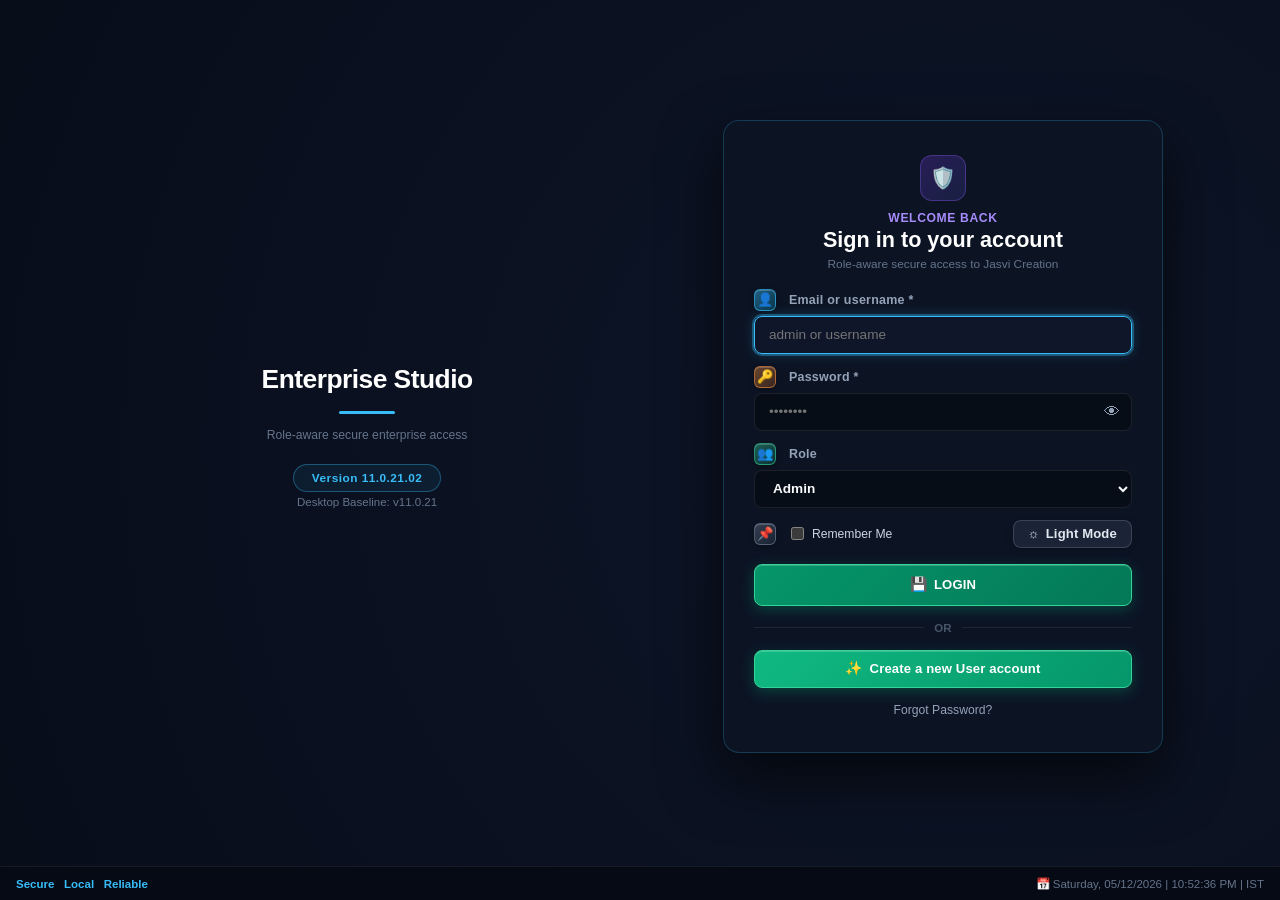
==== commit 10be3146: "Web Release web-v11.0.21.02: Non-Intrusive Floating Toast Notifications & Jasvi Cyan / Slate Navy Th" ====
--- a/web/admin/index.html
+++ b/web/admin/index.html
@@ -1,4 +1,4 @@
-<!DOCTYPE html>
+﻿<!DOCTYPE html>
 <html lang="en">
 <head>
   <meta charset="UTF-8">
@@ -81,7 +81,7 @@
     html.auth-forgot #form-login { display: none !important; }
     html.auth-forgot #auth-card-col { max-width: 860px !important; }
   </style>
-  <link rel="stylesheet" href="css/app.css?v=11.0.20.01">
+  <link rel="stylesheet" href="css/app.css?v=11.0.21.02">
   <script>
     /* --- Immediate live clock: starts on head parse, before any font/script load (Desktop ClockService parity) --- */
     (function() {
@@ -8122,80 +8122,80 @@
   <!-- JAVASCRIPT STUDIO ENGINE -->
   <!-- MVC ARCHITECTURE - DESKTOP PARITY -->
   <!-- 0. Centralized Runtime Version Registry -->
-  <script src="js/version.js?v=11.0.20.01"></script>
+  <script src="js/version.js?v=11.0.21.02"></script>
 
   <!-- 1. Utilities matching org.example.util -->
   <script src="https://cdnjs.cloudflare.com/ajax/libs/jspdf/2.5.1/jspdf.umd.min.js"></script>
-  <script src="js/util/xlsx.full.min.js?v=11.0.20.01"></script>
-  <script src="js/util/FormatUtil.js?v=11.0.20.01"></script>
-  <script src="js/util/DatePickerFormatter.js?v=11.0.20.01"></script>
-  <script src="js/util/AmountInWordsConverter.js?v=11.0.20.01"></script>
-  <script src="js/util/DocumentCalculationEngine.js?v=11.0.20.01"></script>
-  <script src="js/util/AudioSynthesizer.js?v=11.0.20.01"></script>
-  <script src="js/util/UiSemanticRegistry.js?v=11.0.20.01"></script>
-  <script src="js/util/DynamicTableLayoutManager.js?v=11.0.20.01"></script>
-  <script src="js/util/TableUiEnhancer.js?v=11.0.20.01"></script>
-  <script src="js/util/KpiCardEnhancer.js?v=11.0.20.01"></script>
-  <script src="js/util/LabelIconEnhancer.js?v=11.0.20.01"></script>
-  <script src="js/util/ButtonIconEnhancer.js?v=11.0.20.01"></script>
-  <script src="js/util/PaginationUiEnhancer.js?v=11.0.20.01"></script>
-  <script src="js/util/WorkflowFocusManager.js?v=11.0.20.01"></script>
-  <script src="js/util/GlobalUiEnhancer.js?v=11.0.20.01"></script>
-  <script src="js/util/AppDialogService.js?v=11.0.20.01"></script>
-  <script src="js/util/UserFacingErrorMapper.js?v=11.0.20.01"></script>
-  <script src="js/util/FormDirtyTracker.js?v=11.0.20.01"></script>
-  <script src="js/util/DeepLinkService.js?v=11.0.20.01"></script>
-  <script src="js/util/BarcodeGenerator.js?v=11.0.20.01"></script>
-  <script src="js/util/ShortcutManager.js?v=11.0.20.01"></script>
-  <script src="js/util/RegisterUiSupport.js?v=11.0.20.01"></script>
-  <script src="js/util/DocumentPdfGenerator.js?v=11.0.20.01"></script>
-  <script src="js/util/DocumentExcelGenerator.js?v=11.0.20.01"></script>
+  <script src="js/util/xlsx.full.min.js?v=11.0.21.02"></script>
+  <script src="js/util/FormatUtil.js?v=11.0.21.02"></script>
+  <script src="js/util/DatePickerFormatter.js?v=11.0.21.02"></script>
+  <script src="js/util/AmountInWordsConverter.js?v=11.0.21.02"></script>
+  <script src="js/util/DocumentCalculationEngine.js?v=11.0.21.02"></script>
+  <script src="js/util/AudioSynthesizer.js?v=11.0.21.02"></script>
+  <script src="js/util/UiSemanticRegistry.js?v=11.0.21.02"></script>
+  <script src="js/util/DynamicTableLayoutManager.js?v=11.0.21.02"></script>
+  <script src="js/util/TableUiEnhancer.js?v=11.0.21.02"></script>
+  <script src="js/util/KpiCardEnhancer.js?v=11.0.21.02"></script>
+  <script src="js/util/LabelIconEnhancer.js?v=11.0.21.02"></script>
+  <script src="js/util/ButtonIconEnhancer.js?v=11.0.21.02"></script>
+  <script src="js/util/PaginationUiEnhancer.js?v=11.0.21.02"></script>
+  <script src="js/util/WorkflowFocusManager.js?v=11.0.21.02"></script>
+  <script src="js/util/GlobalUiEnhancer.js?v=11.0.21.02"></script>
+  <script src="js/util/AppDialogService.js?v=11.0.21.02"></script>
+  <script src="js/util/UserFacingErrorMapper.js?v=11.0.21.02"></script>
+  <script src="js/util/FormDirtyTracker.js?v=11.0.21.02"></script>
+  <script src="js/util/DeepLinkService.js?v=11.0.21.02"></script>
+  <script src="js/util/BarcodeGenerator.js?v=11.0.21.02"></script>
+  <script src="js/util/ShortcutManager.js?v=11.0.21.02"></script>
+  <script src="js/util/RegisterUiSupport.js?v=11.0.21.02"></script>
+  <script src="js/util/DocumentPdfGenerator.js?v=11.0.21.02"></script>
+  <script src="js/util/DocumentExcelGenerator.js?v=11.0.21.02"></script>
 
   <!-- 2. Services matching org.example.service -->
-  <script src="js/services/BrandingService.js?v=11.0.20.01"></script>
-  <script src="js/services/ApiService.js?v=11.0.20.01"></script>
-  <script src="js/services/AuthService.js?v=11.0.20.01"></script>
-  <script src="js/services/ViewLoader.js?v=11.0.20.01"></script>
-  <script src="js/services/NotificationService.js?v=11.0.20.01"></script>
-  <script src="js/services/MasterService.js?v=11.0.20.01"></script>
-  <script src="js/services/OperationsService.js?v=11.0.20.01"></script>
-  <script src="js/services/ReportService.js?v=11.0.20.01"></script>
-  <script src="js/services/ReconService.js?v=11.0.20.01"></script>
-  <script src="js/services/AccountingService.js?v=11.0.20.01"></script>
-  <script src="js/services/ImportService.js?v=11.0.20.01"></script>
+  <script src="js/services/BrandingService.js?v=11.0.21.02"></script>
+  <script src="js/services/ApiService.js?v=11.0.21.02"></script>
+  <script src="js/services/AuthService.js?v=11.0.21.02"></script>
+  <script src="js/services/ViewLoader.js?v=11.0.21.02"></script>
+  <script src="js/services/NotificationService.js?v=11.0.21.02"></script>
+  <script src="js/services/MasterService.js?v=11.0.21.02"></script>
+  <script src="js/services/OperationsService.js?v=11.0.21.02"></script>
+  <script src="js/services/ReportService.js?v=11.0.21.02"></script>
+  <script src="js/services/ReconService.js?v=11.0.21.02"></script>
+  <script src="js/services/AccountingService.js?v=11.0.21.02"></script>
+  <script src="js/services/ImportService.js?v=11.0.21.02"></script>
 
   <!-- 3. Controllers matching org.example.controller -->
-  <script src="js/controllers/DashboardController.js?v=11.0.20.01"></script>
-  <script src="js/controllers/SalesController.js?v=11.0.20.01"></script>
-  <script src="js/controllers/PurchaseController.js?v=11.0.20.01"></script>
-  <script src="js/controllers/ReturnsController.js?v=11.0.20.01"></script>
-  <script src="js/controllers/CreditDebitNoteController.js?v=11.0.20.01"></script>
-  <script src="js/controllers/QuotationController.js?v=11.0.20.01"></script>
-  <script src="js/controllers/ItemMasterController.js?v=11.0.20.01"></script>
-  <script src="js/controllers/PartyController.js?v=11.0.20.01"></script>
-  <script src="js/controllers/FinanceController.js?v=11.0.20.01"></script>
-  <script src="js/controllers/BankStatementController.js?v=11.0.20.01"></script>
-  <script src="js/controllers/PurchaseReconController.js?v=11.0.20.01"></script>
-  <script src="js/controllers/CommunicationController.js?v=11.0.20.01"></script>
-  <script src="js/controllers/BarcodeStudioController.js?v=11.0.20.01"></script>
-  <script src="js/controllers/GstController.js?v=11.0.20.01"></script>
-  <script src="js/controllers/EWayBillController.js?v=11.0.20.01"></script>
-  <script src="js/controllers/AutomationCenterController.js?v=11.0.20.01"></script>
-  <script src="js/controllers/ImportController.js?v=11.0.20.01"></script>
-  <script src="js/controllers/ReportsController.js?v=11.0.20.01"></script>
-  <script src="js/controllers/ReminderCenterController.js?v=11.0.20.01"></script>
-  <script src="js/controllers/MasterDataController.js?v=11.0.20.01"></script>
-  <script src="js/controllers/UserAccessController.js?v=11.0.20.01"></script>
-  <script src="js/controllers/ProfileController.js?v=11.0.20.01"></script>
-  <script src="js/controllers/SettingsController.js?v=11.0.20.01"></script>
-  <script src="js/controllers/GlobalSearchController.js?v=11.0.20.01"></script>
-  <script src="js/controllers/NotificationCenterController.js?v=11.0.20.01"></script>
-  <script src="js/controllers/RecordPaymentController.js?v=11.0.20.01"></script>
-  <script src="js/controllers/DiagnosticsController.js?v=11.0.20.01"></script>
+  <script src="js/controllers/DashboardController.js?v=11.0.21.02"></script>
+  <script src="js/controllers/SalesController.js?v=11.0.21.02"></script>
+  <script src="js/controllers/PurchaseController.js?v=11.0.21.02"></script>
+  <script src="js/controllers/ReturnsController.js?v=11.0.21.02"></script>
+  <script src="js/controllers/CreditDebitNoteController.js?v=11.0.21.02"></script>
+  <script src="js/controllers/QuotationController.js?v=11.0.21.02"></script>
+  <script src="js/controllers/ItemMasterController.js?v=11.0.21.02"></script>
+  <script src="js/controllers/PartyController.js?v=11.0.21.02"></script>
+  <script src="js/controllers/FinanceController.js?v=11.0.21.02"></script>
+  <script src="js/controllers/BankStatementController.js?v=11.0.21.02"></script>
+  <script src="js/controllers/PurchaseReconController.js?v=11.0.21.02"></script>
+  <script src="js/controllers/CommunicationController.js?v=11.0.21.02"></script>
+  <script src="js/controllers/BarcodeStudioController.js?v=11.0.21.02"></script>
+  <script src="js/controllers/GstController.js?v=11.0.21.02"></script>
+  <script src="js/controllers/EWayBillController.js?v=11.0.21.02"></script>
+  <script src="js/controllers/AutomationCenterController.js?v=11.0.21.02"></script>
+  <script src="js/controllers/ImportController.js?v=11.0.21.02"></script>
+  <script src="js/controllers/ReportsController.js?v=11.0.21.02"></script>
+  <script src="js/controllers/ReminderCenterController.js?v=11.0.21.02"></script>
+  <script src="js/controllers/MasterDataController.js?v=11.0.21.02"></script>
+  <script src="js/controllers/UserAccessController.js?v=11.0.21.02"></script>
+  <script src="js/controllers/ProfileController.js?v=11.0.21.02"></script>
+  <script src="js/controllers/SettingsController.js?v=11.0.21.02"></script>
+  <script src="js/controllers/GlobalSearchController.js?v=11.0.21.02"></script>
+  <script src="js/controllers/NotificationCenterController.js?v=11.0.21.02"></script>
+  <script src="js/controllers/RecordPaymentController.js?v=11.0.21.02"></script>
+  <script src="js/controllers/DiagnosticsController.js?v=11.0.21.02"></script>
 
   <!-- 4. Navigation & App Lifecycle matching org.example.navigation & app -->
-  <script src="js/navigation/NavigationRouter.js?v=11.0.20.01"></script>
-  <script src="js/app.js?v=11.0.20.01"></script>
+  <script src="js/navigation/NavigationRouter.js?v=11.0.21.02"></script>
+  <script src="js/app.js?v=11.0.21.02"></script>
 </body>
 
 </html>
--- a/web/admin/css/app.css
+++ b/web/admin/css/app.css
@@ -0,0 +1,12768 @@
+:root {
+
+      --bg-dark: #070d18;
+
+      --bg-surface: #0f172a;
+
+      --bg-card: rgba(15, 23, 42, 0.82);
+
+      --bg-elevated: rgba(30, 41, 59, 0.78);
+
+      --border-subtle: rgba(255, 255, 255, 0.08);
+
+      --border-focus: rgba(56, 189, 248, 0.45);
+
+      --primary: #0284c7;
+
+      --primary-light: #38bdf8;
+
+      --cyan: #38bdf8;
+
+      --cyan-glow: rgba(56, 189, 248, 0.25);
+
+      
+
+      /* Desktop Semantic Color Tokens */
+
+      --sem-complete: #10b981;
+
+      --sem-complete-bg: rgba(16, 185, 129, 0.15);
+
+      --sem-warning: #f59e0b;
+
+      --sem-warning-bg: rgba(245, 158, 11, 0.15);
+
+      --sem-error: #ef4444;
+
+      --sem-error-bg: rgba(239, 68, 68, 0.15);
+
+      --sem-security: #8b5cf6;
+
+      --sem-security-bg: rgba(139, 92, 246, 0.15);
+
+      --sem-restore: #06b6d4;
+
+      --sem-restore-bg: rgba(6, 182, 212, 0.15);
+
+      --sem-info: #3b82f6;
+
+      --sem-info-bg: rgba(59, 130, 246, 0.15);
+
+
+
+      /* Core Semantic Palette (Dark Mode Parity) */
+
+      --green: #10b981;
+
+      --emerald: #10b981;
+
+      --yellow: #f59e0b;
+
+      --amber: #f59e0b;
+
+      --red: #ef4444;
+
+      --purple: #8b5cf6;
+
+      --blue: #3b82f6;
+
+      --teal: #14b8a6;
+
+      --orange: #f97316;
+
+
+
+      --text-main: #f8fafc;
+
+      --text-muted: #94a3b8;
+
+      --text-dim: #64748b;
+
+      color-scheme: dark;
+
+    }
+
+
+
+    * { box-sizing: border-box; margin: 0; padding: 0; }
+
+    body {
+
+      font-family: 'Plus Jakarta Sans', sans-serif;
+
+      background-color: var(--bg-dark);
+
+      color: var(--text-main);
+
+      color-scheme: dark;
+
+      display: flex;
+
+      flex-direction: column;
+
+      height: 100vh;
+
+      width: 100vw;
+
+      overflow: hidden;
+
+      -webkit-font-smoothing: antialiased;
+
+    }
+
+
+
+    /* Scrollbars */
+
+    ::-webkit-scrollbar { width: 6px; height: 6px; }
+
+    ::-webkit-scrollbar-track { background: rgba(0, 0, 0, 0.2); }
+
+    ::-webkit-scrollbar-thumb { background: rgba(255, 255, 255, 0.15); border-radius: 4px; }
+
+    ::-webkit-scrollbar-thumb:hover { background: var(--cyan); }
+
+
+
+    /* Layout Shell */
+
+    #app-container {
+
+      display: flex; flex-direction: column; width: 100vw; height: 100vh;
+
+      background: radial-gradient(circle at 50% 0%, #0d1e38 0%, #070d18 70%);
+
+      position: relative; overflow: hidden;
+
+    }
+
+
+
+    /* TOP HEADER */
+
+    header.app-header {
+
+      height: 64px; background: rgba(15, 23, 42, 0.88); backdrop-filter: blur(16px);
+
+      border-bottom: 1px solid var(--border-subtle); display: flex; align-items: center;
+
+      justify-content: space-between; padding: 0 24px; z-index: 50; flex-shrink: 0;
+
+    }
+
+    .header-left { display: flex; align-items: center; gap: 18px; }
+
+    .brand-group { display: flex; align-items: center; gap: 12px; text-decoration: none; color: inherit; cursor: pointer; }
+
+    .brand-logo-icon {
+
+      width: 38px; height: 38px; background: linear-gradient(135deg, #0284c7, #38bdf8);
+
+      border-radius: 9px; display: flex; align-items: center; justify-content: center;
+
+      font-weight: 800; font-size: 1.15rem; color: #fff; box-shadow: 0 0 16px var(--cyan-glow);
+
+    }
+
+    .brand-title { font-family: 'Space Grotesk', sans-serif; font-size: 1.15rem; font-weight: 700; letter-spacing: -0.02em; }
+
+    .brand-title span { color: var(--cyan); }
+
+    
+
+    .env-tag { font-size: 0.65rem; font-weight: 700; text-transform: uppercase; padding: 3px 8px; border-radius: 6px; letter-spacing: 0.05em; }
+
+    .env-tag.uat { background: rgba(245, 158, 11, 0.2); color: #fbbf24; border: 1px solid rgba(245, 158, 11, 0.4); }
+
+    .env-tag.prod { background: rgba(16, 185, 129, 0.2); color: #34d399; border: 1px solid rgba(16, 185, 129, 0.4); }
+
+
+
+    .header-center { flex: 1; max-width: 580px; margin: 0 20px; position: relative; }
+
+    .omni-search {
+
+      width: 100%; height: 38px; background: rgba(255, 255, 255, 0.04);
+
+      border: 1px solid var(--border-subtle); border-radius: 8px; padding: 0 14px 0 38px;
+
+      color: var(--text-main); font-size: 0.85rem; outline: none; transition: all 0.2s;
+
+    }
+
+    body:not(.light-theme) .omni-search:focus { border-color: var(--primary-light); background: rgba(255, 255, 255, 0.07); }
+
+    .omni-icon { position: absolute; left: 12px; top: 11px; font-size: 0.85rem; color: var(--text-dim); }
+
+
+
+    .header-right { display: flex; align-items: center; gap: 10px; }
+
+    .clock-card {
+
+      display: flex; align-items: center; gap: 8px; font-family: 'Space Grotesk', monospace;
+
+      font-size: 0.8rem; color: var(--text-muted); background: rgba(255,255,255,0.03);
+
+      border: 1px solid var(--border-subtle); padding: 4px 10px; border-radius: 6px;
+
+    }
+
+    .clock-live-dot {
+
+      width: 7px; height: 7px; border-radius: 50%; background: #22c55e;
+
+      box-shadow: 0 0 8px #22c55e; animation: pulseLive 1.8s infinite;
+
+    }
+
+    @keyframes pulseLive {
+
+      0%, 100% { opacity: 1; transform: scale(1); }
+
+      50% { opacity: 0.4; transform: scale(0.85); }
+
+    }
+
+    .header-btn-new-sale {
+
+      display: flex; align-items: center; gap: 6px; background: linear-gradient(135deg, #0284c7, #0ea5e9);
+
+      color: #fff; border: none; border-radius: 6px; padding: 6px 12px; font-size: 0.78rem; font-weight: 700;
+
+      cursor: pointer; transition: all 0.2s; box-shadow: 0 2px 10px rgba(14,165,233,0.3);
+
+    }
+
+    .header-btn-new-sale:hover { filter: brightness(1.15); transform: translateY(-1px); }
+
+    .theme-toggle-switch {
+
+      background: rgba(255, 255, 255, 0.05); border: 1px solid var(--border-subtle);
+
+      border-radius: 20px; padding: 3px 8px; font-size: 0.72rem; color: var(--text-muted);
+
+      cursor: pointer; display: flex; align-items: center; gap: 4px; transition: all 0.2s;
+
+    }
+
+    .theme-toggle-switch:hover { color: var(--text-main); border-color: var(--cyan); }
+
+    
+
+    /* Notification & Activity Badges matching desktop Dashboard.fxml */
+
+    .header-badge-wrap { position: relative; }
+
+    .header-badge-btn {
+
+      width: 34px; height: 34px; border-radius: 8px; background: rgba(255, 255, 255, 0.04);
+
+      border: 1px solid var(--border-subtle); color: var(--text-muted); display: flex;
+
+      align-items: center; justify-content: center; font-size: 1rem; cursor: pointer;
+
+      transition: all 0.15s; position: relative;
+
+    }
+
+    .header-badge-btn:hover { background: rgba(255, 255, 255, 0.08); color: var(--text-main); border-color: var(--cyan); }
+
+    .header-badge-counter {
+
+      position: absolute; top: -4px; right: -4px; background: #ef4444; color: #fff;
+
+      font-size: 0.65rem; font-weight: 800; border-radius: 10px; min-width: 16px; height: 16px;
+
+      padding: 0 4px; display: flex; align-items: center; justify-content: center;
+
+      border: 2px solid #0b1324; box-shadow: 0 0 6px rgba(239, 68, 68, 0.6);
+
+    }
+
+    .header-badge-counter.zero { display: none; }
+
+    .header-badge-counter.cyan { background: var(--cyan); color: #0b1324; box-shadow: 0 0 6px var(--cyan); }
+
+
+
+    .audio-toggle {
+
+      background: rgba(255, 255, 255, 0.05); border: 1px solid var(--border-subtle);
+
+      padding: 5px 10px; border-radius: 6px; color: var(--text-muted); font-size: 0.75rem;
+
+      cursor: pointer; display: flex; align-items: center; gap: 6px; transition: all 0.2s;
+
+    }
+
+    .audio-toggle.active { background: rgba(56, 189, 248, 0.15); border-color: var(--cyan); color: var(--cyan); }
+
+    
+
+    /* USER PROFILE MENU BUTTON & DROPDOWN */
+
+    .user-profile-wrap { position: relative; }
+
+    .user-pill {
+
+      display: flex; align-items: center; gap: 8px; padding: 4px 10px;
+
+      background: rgba(255, 255, 255, 0.04); border: 1px solid var(--border-subtle);
+
+      border-radius: 8px; cursor: pointer; transition: all 0.15s; user-select: none;
+
+    }
+
+    .user-pill:hover { background: rgba(255, 255, 255, 0.08); border-color: var(--cyan); }
+
+    .user-avatar {
+
+      width: 28px; height: 28px; border-radius: 50%; background: linear-gradient(135deg, #3b82f6, #8b5cf6);
+
+      display: flex; align-items: center; justify-content: center; font-weight: 700; font-size: 0.75rem; color: #fff;
+
+    }
+
+    .user-info-text { display: flex; flex-direction: column; font-size: 0.75rem; }
+
+    .user-role-badge { font-size: 0.65rem; color: var(--cyan); font-weight: 600; }
+
+    
+
+    .profile-dropdown-menu {
+
+      position: absolute; right: 0; top: calc(100% + 8px); width: 230px;
+
+      background: rgba(15, 23, 42, 0.96); backdrop-filter: blur(20px);
+
+      border: 1px solid var(--border-subtle); border-radius: 12px;
+
+      padding: 8px 0; box-shadow: 0 20px 40px rgba(0,0,0,0.6), 0 0 20px rgba(56, 189, 248, 0.1);
+
+      z-index: 999; display: none !important; animation: dropFade 0.18s ease forwards;
+
+    }
+
+    .profile-dropdown-menu.show { display: block !important; }
+
+    @keyframes dropFade {
+
+      from { opacity: 0; transform: translateY(-6px); }
+
+      to { opacity: 1; transform: translateY(0); }
+
+    }
+
+    .profile-menu-header {
+
+      padding: 10px 16px 8px 16px; border-bottom: 1px solid var(--border-subtle); margin-bottom: 6px;
+
+    }
+
+    .profile-menu-header-name { font-weight: 700; font-size: 0.85rem; color: var(--text-main); }
+
+    .profile-menu-header-role { font-size: 0.7rem; color: var(--cyan); font-weight: 600; text-transform: uppercase; }
+
+    .profile-menu-item {
+
+      display: flex; align-items: center; gap: 10px; padding: 9px 16px;
+
+      font-size: 0.82rem; color: var(--text-muted); cursor: pointer; transition: all 0.12s;
+
+    }
+
+    .profile-menu-item:hover { color: var(--text-main); background: rgba(56, 189, 248, 0.08); }
+
+    .profile-menu-item .item-icon { font-size: 0.95rem; width: 18px; text-align: center; }
+
+    .profile-menu-divider { height: 1px; background: var(--border-subtle); margin: 6px 0; }
+
+    .profile-menu-item.logout { color: #f87171; }
+
+    .profile-menu-item.logout:hover { background: rgba(239, 68, 68, 0.12); }
+
+
+
+    /* MULTI-DOCUMENT WORKSPACE TAB BAR */
+
+    .workspace-tab-bar {
+
+      display: flex; align-items: center; justify-content: space-between;
+
+      height: 38px; background: rgba(10, 18, 34, 0.95); border-bottom: 1px solid var(--border-subtle);
+
+      padding: 0 16px; overflow-x: auto; flex-shrink: 0;
+
+    }
+
+    .workspace-tabs-container { display: flex; align-items: center; gap: 4px; overflow-x: auto; }
+
+    .workspace-tab {
+
+      display: flex; align-items: center; gap: 8px; padding: 6px 14px;
+
+      background: rgba(255, 255, 255, 0.04); border: 1px solid rgba(255, 255, 255, 0.08);
+
+      border-radius: 6px 6px 0 0; font-size: 0.78rem; color: var(--text-muted);
+
+      cursor: pointer; user-select: none; transition: all 0.18s cubic-bezier(0.4, 0, 0.2, 1); white-space: nowrap;
+
+    }
+
+    .workspace-tab:hover {
+
+      color: var(--text-main); background: rgba(255, 255, 255, 0.08);
+
+      border-color: rgba(255, 255, 255, 0.18);
+
+    }
+
+    .workspace-tab.active {
+
+      color: var(--cyan); background: rgba(15, 23, 42, 0.98);
+
+      border-color: var(--border-subtle); border-bottom-color: transparent;
+
+      border-top: 2px solid var(--cyan);
+
+      font-weight: 700;
+
+      box-shadow: 0 -2px 10px rgba(56, 189, 248, 0.2);
+
+    }
+
+    .workspace-tab-close {
+
+      font-size: 0.85rem; color: var(--text-dim); border-radius: 50%;
+
+      width: 16px; height: 16px; display: flex; align-items: center; justify-content: center;
+
+      transition: all 0.15s;
+
+    }
+
+    .workspace-tab-close:hover { background: rgba(239, 68, 68, 0.2); color: #f87171; }
+
+    .workspace-tab-hints {
+
+      display: flex; align-items: center; gap: 8px; font-size: 0.7rem; color: var(--text-dim);
+
+    }
+
+    .workspace-tab-hint kbd {
+
+      background: rgba(255, 255, 255, 0.05); padding: 1px 4px; border-radius: 3px;
+
+      border: 1px solid var(--border-subtle); font-family: monospace;
+
+    }
+
+
+
+    /* MAIN BODY */
+
+    .app-main { display: flex; flex: 1; min-height: 0; overflow: hidden; position: relative; }
+
+
+
+    /* EXACT DESKTOP SIDEBAR WITH ACCORDIONS */
+
+    aside.app-sidebar {
+
+      width: 270px; background: rgba(15, 23, 42, 0.95); backdrop-filter: blur(16px);
+
+      border-right: 1px solid var(--border-subtle); display: flex; flex-direction: column;
+
+      flex-shrink: 0; padding: 8px 0; overflow-y: auto; transition: all 0.22s cubic-bezier(0.4, 0, 0.2, 1);
+
+    }
+
+    /* When collapsed: totally remove left icon strip from view */
+
+    aside.app-sidebar.collapsed:not(.hover-peek) {
+
+      width: 0 !important;
+
+      min-width: 0 !important;
+
+      max-width: 0 !important;
+
+      padding: 0 !important;
+
+      margin: 0 !important;
+
+      border-right: none !important;
+
+      overflow: hidden !important;
+
+      visibility: hidden !important;
+
+      pointer-events: none !important;
+
+      opacity: 0 !important;
+
+      display: none !important;
+
+    }
+
+    aside.app-sidebar.collapsed:not(.hover-peek) * {
+
+      display: none !important;
+
+    }
+
+
+
+    /* DESKTOP HOVER-PEEK DRAWER PARITY (DashboardController.java lines 850-968) */
+
+    aside.app-sidebar.collapsed.hover-peek {
+
+      width: 270px !important;
+
+      min-width: 270px !important;
+
+      position: fixed !important;
+
+      top: 64px !important;
+
+      bottom: 30px !important;
+
+      left: 0 !important;
+
+      z-index: 1000 !important;
+
+      box-shadow: 12px 0 35px rgba(0, 0, 0, 0.85), 0 0 20px rgba(56, 189, 248, 0.25) !important;
+
+      border-right: 1px solid var(--cyan) !important;
+
+      background: rgba(15, 23, 42, 0.98) !important;
+
+      backdrop-filter: blur(20px) !important;
+
+      padding: 8px 0 !important;
+
+      overflow-y: auto !important;
+
+      visibility: visible !important;
+
+      pointer-events: auto !important;
+
+      opacity: 1 !important;
+
+      display: flex !important;
+
+      animation: slideInDrawer 0.18s cubic-bezier(0.16, 1, 0.3, 1) forwards;
+
+    }
+
+    @keyframes slideInDrawer {
+
+      from { transform: translateX(-100%); opacity: 0; }
+
+      to { transform: translateX(0); opacity: 1; }
+
+    }
+
+    aside.app-sidebar.collapsed.hover-peek .nav-item-left span:last-child,
+
+    aside.app-sidebar.collapsed.hover-peek .nav-chevron { display: inline-block !important; }
+
+    aside.app-sidebar.collapsed.hover-peek .nav-parent-row,
+
+    aside.app-sidebar.collapsed.hover-peek .nav-single-item { justify-content: space-between !important; padding: 10px 18px !important; }
+
+    aside.app-sidebar.collapsed.hover-peek .nav-icon { width: 20px !important; font-size: 1.05rem !important; }
+
+    aside.app-sidebar.collapsed.hover-peek .nav-children { display: none; }
+
+    aside.app-sidebar.collapsed.hover-peek .nav-group.open .nav-children,
+
+    aside.app-sidebar.collapsed.hover-peek .nav-group.expanded .nav-children { display: block !important; }
+
+    
+
+    .nav-parent-row {
+
+      display: flex; align-items: center; justify-content: space-between;
+
+      padding: 10px 18px; font-size: 0.84rem; color: var(--text-muted);
+
+      cursor: pointer; user-select: none; transition: background 0.15s, color 0.15s;
+
+    }
+
+    .nav-parent-row:hover { color: var(--text-main); background: rgba(255, 255, 255, 0.03); }
+
+    .nav-parent-row.active { color: var(--cyan); font-weight: 600; }
+
+    .nav-item-left { display: flex; align-items: center; gap: 12px; }
+
+    .nav-icon { font-size: 1.05rem; width: 20px; text-align: center; }
+
+    .nav-chevron { font-size: 0.7rem; color: var(--text-dim); transition: transform 0.2s ease; }
+
+    .nav-group.open .nav-chevron,
+
+    .nav-group.expanded .nav-chevron { transform: rotate(90deg); color: var(--cyan); }
+
+
+
+    .nav-children { display: none; background: rgba(0, 0, 0, 0.25); border-left: 2px solid var(--border-subtle); margin-left: 20px; transition: all 0.2s ease; }
+
+    .nav-group.open .nav-children,
+
+    .nav-group.expanded .nav-children { display: block; }
+
+    .nav-child-item {
+
+      display: flex; align-items: center; justify-content: space-between;
+
+      padding: 8px 16px 8px 18px; font-size: 0.78rem; color: var(--text-muted);
+
+      cursor: pointer; transition: all 0.15s; border-left: 2px solid transparent;
+
+    }
+
+    .nav-child-item:hover { color: var(--text-main); background: rgba(255, 255, 255, 0.03); }
+
+    .nav-child-item.active { color: var(--cyan); background: rgba(56, 189, 248, 0.08); border-left-color: var(--cyan); font-weight: 600; }
+
+
+
+    .nav-single-item {
+
+      display: flex; align-items: center; justify-content: space-between;
+
+      padding: 10px 18px; font-size: 0.84rem; color: var(--text-muted);
+
+      cursor: pointer; user-select: none; transition: all 0.15s; border-left: 3px solid transparent;
+
+    }
+
+    .nav-single-item:hover { color: var(--text-main); background: rgba(255, 255, 255, 0.03); }
+
+    .nav-single-item.active { color: var(--cyan); background: rgba(56, 189, 248, 0.08); border-left-color: var(--cyan); font-weight: 600; }
+
+
+
+    /* CONTENT STAGE */
+
+    main.app-stage { flex: 1; width: calc(100% - 270px); overflow-y: auto; padding: 24px 32px; position: relative; transition: width 0.22s cubic-bezier(0.4, 0, 0.2, 1); }
+
+    aside.app-sidebar.collapsed + main.app-stage,
+
+    aside.app-sidebar.collapsed ~ main.app-stage { width: 100% !important; max-width: 100% !important; }
+
+    .module-view { display: none !important; }
+
+    .module-view.active { display: block !important; }
+
+
+
+    /* CHARGES SUMMARY PILL & DIALOG STYLES (DocumentChargeDialog parity) */
+
+    .charges-summary-pill {
+
+      flex: 1; height: 36px; padding: 0 12px; display: flex; align-items: center;
+
+      background: rgba(255, 255, 255, 0.04); border: 1px solid var(--border-subtle);
+
+      border-radius: 8px; font-size: 0.78rem; font-weight: 600; color: var(--text-muted);
+
+      cursor: pointer; transition: all 0.2s; white-space: nowrap; overflow: hidden; text-overflow: ellipsis;
+
+    }
+
+    .charges-summary-pill:hover {
+
+      background: rgba(56, 189, 248, 0.08); border-color: rgba(56, 189, 248, 0.3); color: var(--cyan);
+
+    }
+
+    .charges-summary-pill.has-charges {
+
+      background: rgba(16, 185, 129, 0.1); border-color: rgba(16, 185, 129, 0.4); color: #34d399; font-weight: 700;
+
+    }
+
+
+
+    .charge-dialog-row {
+
+      display: grid; grid-template-columns: 2fr 1.2fr 1.5fr auto; gap: 10px; align-items: center;
+
+      background: rgba(255, 255, 255, 0.03); border: 1px solid var(--border-subtle);
+
+      border-radius: 8px; padding: 10px 14px;
+
+    }
+
+    .charge-dialog-row label {
+
+      font-size: 0.72rem; color: var(--text-muted); margin-bottom: 3px; display: block;
+
+    }
+
+
+
+    /* VIEW HEADERS (MODERN 2027 3D ENTERPRISE POLISH) */
+
+    .view-header {
+
+      display: flex; align-items: center; justify-content: space-between;
+
+      margin-bottom: 22px; padding-bottom: 14px; border-bottom: 1px solid var(--border-subtle);
+
+    }
+
+    .view-title-group h1 {
+
+      font-size: 1.4rem; font-weight: 700; font-family: 'Space Grotesk', sans-serif;
+
+      display: flex; align-items: center; gap: 12px;
+
+      color: var(--text-main);
+
+    }
+
+    .view-title-group h1 > span:first-child,
+
+    .view-header-icon-badge {
+
+      display: inline-flex; align-items: center; justify-content: center;
+
+      width: 38px; height: 38px;
+
+      background: linear-gradient(135deg, rgba(56, 189, 248, 0.15) 0%, rgba(2, 132, 199, 0.25) 100%);
+
+      border: 1px solid rgba(56, 189, 248, 0.35);
+
+      border-radius: 10px;
+
+      font-size: 1.25rem;
+
+      box-shadow: 0 4px 12px rgba(56, 189, 248, 0.18), inset 0 1px 0 rgba(255, 255, 255, 0.2);
+
+    }
+
+    .view-title-group p { font-size: 0.82rem; color: var(--text-muted); margin-top: 3px; }
+
+    .view-actions { display: flex; align-items: center; gap: 10px; }
+
+
+
+    /* BUTTONS */
+
+    .btn {
+
+      padding: 8px 16px; border-radius: 8px; font-size: 0.82rem; font-weight: 600;
+
+      cursor: pointer; display: inline-flex; align-items: center; gap: 8px;
+
+      transition: all 0.2s; outline: none; border: none; font-family: inherit;
+
+    }
+
+    .btn-primary { background: linear-gradient(135deg, #0284c7, #0284c7); color: #fff; box-shadow: 0 4px 12px rgba(2, 132, 199, 0.3); }
+
+    .btn-primary:hover { background: linear-gradient(135deg, #0369a1, #0284c7); }
+
+    .btn-secondary {
+
+      background: linear-gradient(135deg, #4f46e5 0%, #4338ca 100%) !important;
+
+      color: #ffffff !important;
+
+      border: 1px solid rgba(165, 180, 252, 0.4) !important;
+
+      box-shadow: 0 3px 10px rgba(79, 70, 229, 0.3), inset 0 1px 0 rgba(255, 255, 255, 0.2) !important;
+
+    }
+
+    .btn-secondary:hover {
+
+      background: linear-gradient(135deg, #4338ca 0%, #3730a3 100%) !important;
+
+      box-shadow: 0 5px 14px rgba(79, 70, 229, 0.45) !important;
+
+      transform: translateY(-1px);
+
+    }
+
+    .btn-success { background: rgba(16, 185, 129, 0.2); color: #34d399; border: 1px solid rgba(16, 185, 129, 0.4); }
+
+    .btn-danger { background: rgba(239, 68, 68, 0.15); color: #f87171; border: 1px solid rgba(239, 68, 68, 0.4); }
+
+    .btn-purple {
+      background: linear-gradient(135deg, #0284c7 0%, #38bdf8 100%) !important;
+      color: #ffffff !important;
+      border: 1px solid rgba(56, 189, 248, 0.45) !important;
+      box-shadow: 0 4px 14px rgba(56, 189, 248, 0.28), inset 0 1px 0 rgba(255, 255, 255, 0.25) !important;
+      cursor: pointer;
+    }
+
+    .btn-purple:hover {
+      background: linear-gradient(135deg, #0369a1 0%, #0284c7 100%) !important;
+      box-shadow: 0 6px 18px rgba(56, 189, 248, 0.45), inset 0 1px 0 rgba(255, 255, 255, 0.35) !important;
+      transform: translateY(-1px);
+    }
+
+    .btn-purple:active {
+
+      transform: translateY(0);
+
+    }
+
+
+
+    /* FORCED SEMANTIC AMOUNT UTILITY CLASSES (DESKTOP PARITY) */
+
+    .amount-green  { color: var(--green) !important; font-weight: 700 !important; font-family: 'JetBrains Mono', monospace !important; }
+
+    .amount-red    { color: var(--red) !important; font-weight: 700 !important; font-family: 'JetBrains Mono', monospace !important; }
+
+    .amount-yellow { color: var(--yellow) !important; font-weight: 700 !important; font-family: 'JetBrains Mono', monospace !important; }
+
+    .amount-cyan   { color: var(--cyan) !important; font-weight: 700 !important; font-family: 'JetBrains Mono', monospace !important; }
+
+    .amount-purple { color: var(--purple) !important; font-weight: 700 !important; font-family: 'JetBrains Mono', monospace !important; }
+
+
+
+    /* UNIVERSAL 3D ACTION BUTTON ROLES (UiActionIcons.java & UiDesignSystem.java) */
+
+    .btn-action-3d {
+
+      border: 1px solid rgba(255, 255, 255, 0.18) !important;
+
+      box-shadow: 0 3px 8px rgba(0, 0, 0, 0.25), inset 0 1px 0 rgba(255, 255, 255, 0.2) !important;
+
+      font-weight: 700 !important;
+
+      letter-spacing: 0.01em !important;
+
+      display: inline-flex !important;
+
+      align-items: center !important;
+
+      gap: 7px !important;
+
+      transition: all 0.18s cubic-bezier(0.4, 0, 0.2, 1) !important;
+
+      cursor: pointer !important;
+
+    }
+
+    .btn-action-3d:hover {
+
+      transform: translateY(-1px) !important;
+
+      box-shadow: 0 5px 14px rgba(0, 0, 0, 0.35), inset 0 1px 0 rgba(255, 255, 255, 0.3) !important;
+
+    }
+
+    .btn-action-3d:active {
+
+      transform: translateY(0) !important;
+
+      box-shadow: 0 2px 4px rgba(0, 0, 0, 0.2) !important;
+
+    }
+
+
+
+    .btn-action-3d.role-add {
+
+      background: linear-gradient(135deg, #10b981 0%, #059669 100%) !important;
+
+      color: #ffffff !important;
+
+      border-color: rgba(52, 211, 153, 0.4) !important;
+
+    }
+
+    .btn-action-3d.role-save {
+
+      background: linear-gradient(135deg, #0ea5e9 0%, #0284c7 100%) !important;
+
+      color: #ffffff !important;
+
+      border-color: rgba(56, 189, 248, 0.4) !important;
+
+    }
+
+    .btn-action-3d.role-cancel {
+
+      background: linear-gradient(135deg, #475569 0%, #334155 100%) !important;
+
+      color: #ffffff !important;
+
+      border-color: rgba(148, 163, 184, 0.3) !important;
+
+    }
+
+    .btn-action-3d.role-delete, .btn-action-3d.role-danger {
+
+      background: linear-gradient(135deg, #ef4444 0%, #b91c1c 100%) !important;
+
+      color: #ffffff !important;
+
+      border-color: rgba(248, 113, 113, 0.4) !important;
+
+    }
+
+    .btn-action-3d.role-excel {
+
+      background: linear-gradient(135deg, #059669 0%, #047857 100%) !important;
+
+      color: #ffffff !important;
+
+      border-color: rgba(52, 211, 153, 0.4) !important;
+
+    }
+
+    .btn-action-3d.role-print {
+      background: linear-gradient(135deg, #3b82f6 0%, #1d4ed8 100%) !important;
+      color: #ffffff !important;
+      border-color: rgba(96, 165, 250, 0.4) !important;
+    }
+
+    .btn-action-3d.role-whatsapp {
+
+      background: linear-gradient(135deg, #22c55e 0%, #16a34a 100%) !important;
+
+      color: #ffffff !important;
+
+      border-color: rgba(74, 222, 128, 0.4) !important;
+
+    }
+
+    .btn-action-3d.role-email {
+
+      background: linear-gradient(135deg, #3b82f6 0%, #1d4ed8 100%) !important;
+
+      color: #ffffff !important;
+
+      border-color: rgba(96, 165, 250, 0.4) !important;
+
+    }
+
+    .btn-action-3d.role-payment {
+
+      background: linear-gradient(135deg, #06b6d4 0%, #0891b2 100%) !important;
+
+      color: #ffffff !important;
+
+      border-color: rgba(34, 211, 238, 0.4) !important;
+
+    }
+
+    .btn-action-3d.role-refresh {
+
+      background: linear-gradient(135deg, #38bdf8 0%, #0284c7 100%) !important;
+
+      color: #ffffff !important;
+
+      border-color: rgba(125, 211, 252, 0.4) !important;
+
+    }
+
+    .btn-action-3d.role-reset {
+
+      background: linear-gradient(135deg, #f59e0b 0%, #d97706 100%) !important;
+
+      color: #ffffff !important;
+
+      border-color: rgba(251, 191, 36, 0.4) !important;
+
+    }
+
+    .btn-action-3d.role-secondary {
+      background: rgba(30, 41, 59, 0.8) !important;
+      color: #e2e8f0 !important;
+      border-color: rgba(255, 255, 255, 0.15) !important;
+    }
+
+    .btn-action-3d.role-primary {
+
+      background: linear-gradient(135deg, #0284c7 0%, #0369a1 100%) !important;
+
+      color: #ffffff !important;
+
+      border-color: rgba(56, 189, 248, 0.4) !important;
+
+    }
+
+
+
+    /* DATE PRESET FILTER CHIPS (TACTILE 3D) */
+
+    .btn-preset-chip, .filter-chip-btn {
+
+      padding: 4px 11px;
+
+      font-size: 0.74rem;
+
+      font-weight: 600;
+
+      border-radius: 6px;
+
+      background: rgba(255, 255, 255, 0.05);
+
+      border: 1px solid var(--border-subtle);
+
+      color: var(--text-muted);
+
+      cursor: pointer;
+
+      display: inline-flex;
+
+      align-items: center;
+
+      gap: 5px;
+
+      transition: all 0.15s ease;
+
+    }
+
+    .btn-preset-chip:hover, .filter-chip-btn:hover {
+
+      background: rgba(255, 255, 255, 0.1);
+
+      color: var(--text-main);
+
+      border-color: rgba(255, 255, 255, 0.2);
+
+    }
+
+    .btn-preset-chip.active, .filter-chip-btn.active {
+
+      background: linear-gradient(135deg, rgba(245, 158, 11, 0.25) 0%, rgba(217, 119, 6, 0.35) 100%) !important;
+
+      border-color: #f59e0b !important;
+
+      color: #fbbf24 !important;
+
+      font-weight: 700 !important;
+
+      box-shadow: 0 2px 8px rgba(245, 158, 11, 0.3) !important;
+
+    }
+
+
+
+    /* UNIFIED 2027 NAVIGATION TABS (Settings, Supplier-360, Reports, GST) */
+
+    .settings-tab-btn, .register-tab-btn, .tab-btn {
+
+      display: inline-flex;
+
+      align-items: center;
+
+      gap: 8px;
+
+      padding: 7px 14px;
+
+      font-size: 0.78rem;
+
+      font-weight: 600;
+
+      border-radius: 6px;
+
+      background: rgba(255, 255, 255, 0.04);
+
+      border: 1px solid var(--border-subtle);
+
+      color: var(--text-muted);
+
+      cursor: pointer;
+
+      transition: all 0.18s ease;
+
+      user-select: none;
+
+      white-space: nowrap;
+
+    }
+
+    .settings-tab-btn:hover, .register-tab-btn:hover, .tab-btn:hover {
+
+      background: rgba(255, 255, 255, 0.08);
+
+      color: var(--text-main);
+
+      border-color: rgba(255, 255, 255, 0.18);
+
+    }
+
+    .settings-tab-btn.active, .register-tab-btn.active, .tab-btn.active {
+
+      background: linear-gradient(135deg, rgba(56, 189, 248, 0.16) 0%, rgba(2, 132, 199, 0.22) 100%) !important;
+
+      border-color: var(--cyan) !important;
+
+      color: #38bdf8 !important;
+
+      font-weight: 700 !important;
+
+      box-shadow: 0 3px 10px rgba(56, 189, 248, 0.25), inset 0 2px 0 var(--cyan) !important;
+
+    }
+
+
+
+    /* Light Theme Overrides for Navigation Tabs */
+
+    body.light-theme .settings-tab-btn,
+
+    body.light-theme .register-tab-btn,
+
+    body.light-theme .tab-btn {
+
+      background: #f1f5f9;
+
+      border-color: rgba(148, 163, 184, 0.35);
+
+      color: #475569;
+
+    }
+
+    body.light-theme .settings-tab-btn:hover,
+
+    body.light-theme .register-tab-btn:hover,
+
+    body.light-theme .tab-btn:hover {
+
+      background: #e2e8f0;
+
+      color: #0f172a;
+
+    }
+
+    body.light-theme .settings-tab-btn.active,
+
+    body.light-theme .register-tab-btn.active,
+
+    body.light-theme .tab-btn.active {
+
+      background: linear-gradient(135deg, #e0f2fe 0%, #bae6fd 100%) !important;
+
+      border-color: #0284c7 !important;
+
+      color: #0284c7 !important;
+
+      box-shadow: 0 2px 8px rgba(2, 132, 199, 0.2), inset 0 2px 0 #0284c7 !important;
+
+    }
+
+
+
+    /* MATCH LINK PULSATING HIGHLIGHT */
+
+    @keyframes rowPulsateHighlight {
+
+      0% { background: rgba(139, 92, 246, 0.42) !important; outline: 2px solid #8b5cf6 !important; }
+
+      50% { background: rgba(56, 189, 248, 0.42) !important; outline: 2px solid #38bdf8 !important; }
+
+      100% { background: rgba(139, 92, 246, 0.18) !important; outline: 1px solid rgba(139, 92, 246, 0.6) !important; }
+
+    }
+
+    .row-match-highlight {
+
+      animation: rowPulsateHighlight 1.6s ease-in-out infinite alternate !important;
+
+      position: relative;
+
+      z-index: 5;
+
+    }
+
+
+
+    /* KPI GRIDS & 3D CARDS */
+
+    .kpi-grid { display: flex; flex-direction: row; flex-wrap: nowrap; gap: 8px; margin-bottom: 14px; width: 100%; overflow: hidden; }
+
+    .kpi-card {
+
+      background: var(--bg-card); border: 1px solid var(--border-subtle);
+
+      border-radius: 12px; padding: 20px; position: relative; overflow: hidden;
+
+      backdrop-filter: blur(12px); box-shadow: 0 8px 24px rgba(0, 0, 0, 0.3);
+
+      transition: transform 0.2s cubic-bezier(0.16, 1, 0.3, 1), border-color 0.2s;
+
+    }
+
+    .kpi-card:hover { transform: translateY(-3px) scale(1.01); border-color: rgba(56, 189, 248, 0.3); }
+
+    .kpi-label { font-size: 0.74rem; text-transform: uppercase; font-weight: 700; color: var(--text-muted); display: flex; justify-content: space-between; }
+
+    .kpi-value { font-family: 'Space Grotesk', sans-serif; font-size: 1.85rem; font-weight: 700; margin: 10px 0 6px 0; }
+
+    .kpi-footer { font-size: 0.75rem; color: var(--text-dim); }
+
+    .kpi-sparkline { width: 100%; height: 36px; margin-top: 10px; }
+
+
+
+    /* DATA PANELS & TABLES */
+
+    .data-panel {
+
+      background: var(--bg-card); border: 1px solid var(--border-subtle);
+
+      border-radius: 12px; overflow: hidden; box-shadow: 0 8px 30px rgba(0, 0, 0, 0.35); margin-bottom: 24px;
+
+    }
+
+    .panel-header {
+
+      padding: 14px 20px; border-bottom: 1px solid var(--border-subtle);
+
+      display: flex; align-items: center; justify-content: space-between; background: rgba(255, 255, 255, 0.02);
+
+    }
+
+    .panel-title { font-size: 0.92rem; font-weight: 600; font-family: 'Space Grotesk', sans-serif; display: flex; align-items: center; gap: 8px; }
+
+    .filter-input {
+
+      background: rgba(0, 0, 0, 0.25); border: 1px solid var(--border-subtle);
+
+      border-radius: 6px; padding: 5px 12px; color: var(--text-main); font-size: 0.8rem; outline: none;
+
+    }
+
+    .filter-input:focus { border-color: var(--cyan); }
+
+
+
+    table.data-table { width: 100%; border-collapse: collapse; text-align: left; font-size: 0.82rem; }
+
+    table.data-table th {
+
+      background: rgba(15, 23, 42, 0.95); color: var(--text-dim); font-weight: 600;
+
+      text-transform: uppercase; font-size: 0.7rem; letter-spacing: 0.05em; padding: 12px 18px; border-bottom: 1px solid var(--border-subtle);
+
+    }
+
+    table.data-table td { padding: 13px 18px; border-bottom: 1px solid rgba(255, 255, 255, 0.04); color: var(--text-main); vertical-align: middle; }
+
+    table.data-table tr:hover td { background: rgba(255, 255, 255, 0.02); }
+
+
+
+    /* BADGES */
+
+    .badge {
+
+      display: inline-flex; align-items: center; gap: 5px; padding: 3px 8px;
+
+      border-radius: 6px; font-size: 0.72rem; font-weight: 700; text-transform: uppercase;
+
+    }
+
+    .badge-paid, .badge-active, .badge-approved { background: var(--sem-complete-bg); color: var(--sem-complete); border: 1px solid rgba(16,185,129,0.3); }
+
+    .badge-pending, .badge-unpaid { background: var(--sem-warning-bg); color: var(--sem-warning); border: 1px solid rgba(245,158,11,0.3); }
+
+    .badge-overdue, .badge-cancelled, .badge-locked { background: var(--sem-error-bg); color: var(--sem-error); border: 1px solid rgba(239,68,68,0.3); }
+
+    .badge-role { background: rgba(56, 189, 248, 0.15); color: var(--cyan); border: 1px solid rgba(56, 189, 248, 0.3); }
+
+
+
+    /* AUTH OVERLAY */
+
+    #auth-overlay {
+
+      position: fixed; inset: 0; background: rgba(5, 10, 20, 0.88); backdrop-filter: blur(12px);
+
+      z-index: 1000; display: none; align-items: center; justify-content: center; padding: 20px;
+
+    }
+
+    .auth-box {
+
+      position: relative;
+
+      width: 100%; max-width: 440px; background: rgba(15, 23, 42, 0.94);
+
+      border: 1px solid rgba(56, 189, 248, 0.25); border-radius: 16px; padding: 36px 32px;
+
+      box-shadow: 0 20px 50px rgba(0,0,0,0.6), 0 0 30px rgba(56, 189, 248, 0.1); backdrop-filter: blur(20px); text-align: center;
+
+    }
+
+    .auth-logo-badge {
+
+      width: 56px; height: 56px; margin: 0 auto 16px auto; background: linear-gradient(135deg, #0284c7, #38bdf8);
+
+      border-radius: 14px; display: flex; align-items: center; justify-content: center;
+
+      font-size: 1.8rem; font-weight: 800; color: #fff; box-shadow: 0 0 24px rgba(56, 189, 248, 0.35);
+
+    }
+
+    .auth-tabs { display: flex; background: rgba(0,0,0,0.3); border-radius: 8px; padding: 4px; margin-bottom: 20px; }
+
+    .auth-tab { flex: 1; padding: 8px; font-size: 0.8rem; font-weight: 600; color: var(--text-muted); border-radius: 6px; cursor: pointer; }
+
+    .auth-tab.active { background: var(--cyan); color: #070d18; }
+
+
+
+    .form-group { margin-bottom: 16px; text-align: left; }
+
+    .form-label { display: block; font-size: 0.75rem; font-weight: 600; color: var(--text-muted); margin-bottom: 6px; }
+
+    .form-input, .form-select {
+
+      width: 100%; height: 40px; background: rgba(0, 0, 0, 0.35); border: 1px solid var(--border-subtle);
+
+      border-radius: 8px; padding: 0 14px; color: var(--text-main); font-size: 0.85rem; outline: none;
+
+    }
+
+    body:not(.light-theme) .form-input:focus, body:not(.light-theme) .form-select:focus { border-color: var(--cyan); background: rgba(0,0,0,0.5); }
+
+    textarea.form-input { height: auto; min-height: 90px; padding: 10px 14px; resize: vertical; }
+
+    .auth-alert { padding: 10px 14px; border-radius: 8px; font-size: 0.8rem; margin-bottom: 16px; display: none; text-align: left; }
+
+    .auth-alert.error { background: rgba(239, 68, 68, 0.15); border: 1px solid rgba(239, 68, 68, 0.35); color: #f87171; display: block; }
+
+
+
+    /* MODAL */
+
+    .modal-overlay, .modal, .modal-backdrop {
+
+      position: fixed; inset: 0; background: rgba(0, 0, 0, 0.75);
+
+      backdrop-filter: blur(8px); z-index: 100060 !important; display: none; align-items: center; justify-content: center; padding: 20px;
+
+    }
+
+    .modal-overlay.active, .modal.active, .modal-backdrop.active { display: flex; }
+
+    .modal-card,
+
+    .modal-content {
+
+      background: #0f172a; border: 1px solid var(--border-subtle); border-radius: 14px;
+
+      width: 100%; max-width: 680px; max-height: 90vh; overflow-y: auto; box-shadow: 0 25px 60px rgba(0, 0, 0, 0.6);
+
+    }
+
+    .modal-header { padding: 18px 24px; border-bottom: 1px solid var(--border-subtle); display: flex; align-items: center; justify-content: space-between; }
+
+    .modal-header h3 { font-family: 'Space Grotesk', sans-serif; font-size: 1.15rem; font-weight: 700; }
+
+    .modal-close { background: none; border: none; color: var(--text-muted); font-size: 1.4rem; cursor: pointer; }
+
+    .modal-body { padding: 24px; }
+
+    .modal-footer { padding: 16px 24px; border-top: 1px solid var(--border-subtle); display: flex; justify-content: flex-end; gap: 12px; }
+
+
+
+    /* BARCODE PRINT */
+
+    .barcode-sticker { width: 240px; height: 140px; background: #fff; color: #000; border: 1px dashed #999; border-radius: 4px; padding: 8px; display: flex; flex-direction: column; align-items: center; justify-content: space-between; font-family: monospace; font-size: 10px; text-align: center; }
+
+    .barcode-canvas { max-width: 220px; height: 50px; }
+
+
+
+    /* LIGHT THEME DESKTOP OVERRIDES - FULL HIGH-CONTRAST READABILITY */
+
+    html.light-theme, body.light-theme, html.light-theme body {
+
+      --bg-dark: #f8fafc;
+
+      --bg-surface: #ffffff;
+
+      --bg-card: #ffffff;
+
+      --bg-elevated: #f1f5f9;
+
+      --bg-base: #f8fafc;
+
+      --border-subtle: rgba(148, 163, 184, 0.35);
+
+      --border-focus: rgba(2, 132, 199, 0.5);
+
+      --text-main: #0f172a;
+
+      --text-muted: #334155;
+
+      --text-dim: #64748b;
+
+      --primary-deep: #e2e8f0;
+
+
+
+      /* High-Contrast Semantic Palette (Light Theme Parity) */
+
+      --green: #059669;
+
+      --emerald: #047857;
+
+      --yellow: #d97706;
+
+      --amber: #d97706;
+
+      --red: #dc2626;
+
+      --purple: #7c3aed;
+
+      --blue: #2563eb;
+
+      --cyan: #0284c7;
+
+      --teal: #0f766e;
+
+      --orange: #c2410c;
+
+
+
+      color: #0f172a;
+
+      background-color: #f8fafc;
+
+      color-scheme: light;
+
+    }
+
+    body.light-theme #app-container, html.light-theme #app-container {
+
+      background: #f8fafc;
+
+    }
+
+    body.light-theme header.app-header {
+
+      background: rgba(255, 255, 255, 0.96);
+
+      border-bottom-color: rgba(148, 163, 184, 0.35);
+
+      box-shadow: 0 1px 4px rgba(0, 0, 0, 0.05);
+
+    }
+
+    body.light-theme aside.app-sidebar {
+
+      background: #ffffff;
+
+      border-right-color: rgba(148, 163, 184, 0.35);
+
+    }
+
+    body.light-theme .nav-children {
+
+      background: #f1f5f9;
+
+    }
+
+    body.light-theme .workspace-tab-bar {
+
+      background: #f1f5f9;
+
+      border-bottom-color: rgba(148, 163, 184, 0.35);
+
+    }
+
+    body.light-theme .workspace-tab {
+
+      background: #e2e8f0;
+
+      color: #334155;
+
+    }
+
+    body.light-theme .workspace-tab.active {
+
+      background: #ffffff;
+
+      color: #0f172a;
+
+      border-color: rgba(148, 163, 184, 0.35);
+
+    }
+
+    body.light-theme .view-container, 
+
+    body.light-theme .module-view,
+
+    body.light-theme .main-stage {
+
+      background: #f8fafc;
+
+      color: #0f172a;
+
+    }
+
+    body.light-theme .data-panel, 
+
+    body.light-theme .kpi-card,
+
+    body.light-theme .dash-kpi-card,
+
+    body.light-theme .dash-dir-card,
+
+    body.light-theme .quick-actions-panel,
+
+    body.light-theme .editor-card,
+
+    body.light-theme .module-card,
+
+    body.light-theme .detail-drawer-panel,
+
+    body.light-theme .side-drawer {
+
+      background: #ffffff;
+
+      color: #0f172a;
+
+      border-color: rgba(148, 163, 184, 0.35);
+
+      box-shadow: 0 2px 10px rgba(0, 0, 0, 0.04);
+
+    }
+
+    body.light-theme #app-container .dash-kpi-title,
+
+    body.light-theme #app-container .dash-dir-label,
+
+    body.light-theme #app-container .panel-header-title,
+
+    body.light-theme #app-container .form-label,
+
+    body.light-theme #app-container .kpi-label,
+
+    body.light-theme #app-container .kpi-sub {
+
+      color: #475569 !important;
+
+    }
+
+    body.light-theme #app-container .dash-kpi-val,
+
+    body.light-theme #app-container .dash-dir-num,
+
+    body.light-theme #app-container .kpi-value,
+
+    body.light-theme #app-container .view-header h1,
+
+    body.light-theme #app-container .view-title-group h1,
+
+    body.light-theme #app-container .editor-card-header,
+
+    body.light-theme #app-container h1,
+
+    body.light-theme #app-container h2,
+
+    body.light-theme #app-container h3,
+
+    body.light-theme #app-container h4 {
+
+      color: #0f172a !important;
+
+    }
+
+    body.light-theme table.data-table,
+
+    body.light-theme table.sales-desktop-table {
+
+      background: #ffffff;
+
+      color: #0f172a;
+
+    }
+
+    body.light-theme table.data-table th,
+
+    body.light-theme table.sales-desktop-table th {
+
+      background: #f1f5f9;
+
+      color: #0f172a;
+
+      border-bottom-color: rgba(148, 163, 184, 0.4);
+
+      font-weight: 700;
+
+    }
+
+    body.light-theme table.data-table td,
+
+    body.light-theme table.sales-desktop-table td {
+
+      color: #0f172a;
+
+      border-bottom-color: rgba(148, 163, 184, 0.25);
+
+    }
+
+    body.light-theme table.data-table tr:hover td,
+
+    body.light-theme table.sales-desktop-table tr:hover td {
+
+      background: #f8fafc;
+
+    }
+
+    /* UNIVERSAL FORM CONTROLS & INPUTS (LIGHT THEME) */
+
+    body.light-theme input:not([type="checkbox"]):not([type="radio"]):not([type="submit"]):not([type="button"]),
+
+    body.light-theme select,
+
+    body.light-theme textarea,
+
+    body.light-theme .form-control,
+
+    body.light-theme .form-input,
+
+    body.light-theme .form-select,
+
+    body.light-theme .filter-input,
+
+    body.light-theme .filter-select,
+
+    body.light-theme .omni-search,
+
+    body.light-theme .search-input {
+
+      background: #ffffff !important;
+
+      color: #0f172a !important;
+
+      border: 1px solid #cbd5e1 !important;
+
+      transition: border-color 0.1s ease, box-shadow 0.1s ease !important;
+
+    }
+
+    body.light-theme input::placeholder,
+
+    body.light-theme textarea::placeholder,
+
+    body.light-theme .form-input::placeholder,
+
+    body.light-theme .filter-input::placeholder,
+
+    body.light-theme .omni-search::placeholder {
+
+      color: #94a3b8 !important;
+
+    }
+
+    body.light-theme input[readonly],
+
+    body.light-theme textarea[readonly],
+
+    body.light-theme input:disabled,
+
+    body.light-theme select:disabled {
+
+      background: #f1f5f9 !important;
+
+      color: #475569 !important;
+
+      border-color: #e2e8f0 !important;
+
+    }
+
+    body.light-theme select option {
+
+      background: #ffffff !important;
+
+      color: #0f172a !important;
+
+    }
+
+    body.light-theme input[type="date"]::-webkit-datetime-edit,
+
+    body.light-theme input[type="date"]::-webkit-datetime-edit-fields-wrapper,
+
+    body.light-theme input[type="date"]::-webkit-datetime-edit-text,
+
+    body.light-theme input[type="date"]::-webkit-datetime-edit-month-field,
+
+    body.light-theme input[type="date"]::-webkit-datetime-edit-day-field,
+
+    body.light-theme input[type="date"]::-webkit-datetime-edit-year-field {
+
+      color: #0f172a !important;
+
+      background: transparent !important;
+
+    }
+
+    body.light-theme input[type="date"]::-webkit-calendar-picker-indicator {
+
+      filter: invert(0.2) !important;
+
+      opacity: 0.85 !important;
+
+      cursor: pointer;
+
+    }
+
+
+
+    /* PROFILE & FLOATING CONTEXT MENUS */
+
+    body.light-theme .profile-dropdown-menu {
+
+      background: #ffffff !important;
+
+      box-shadow: 0 10px 30px rgba(0,0,0,0.15) !important;
+
+      border: 1px solid #cbd5e1 !important;
+
+    }
+
+    body.light-theme .profile-menu-item {
+
+      color: #0f172a !important;
+
+    }
+
+    body.light-theme .profile-menu-item:hover {
+
+      background: #f1f5f9 !important;
+
+    }
+
+
+
+    /* ALL FLOATING ACTION MENUS (DESKTOP PARITY) */
+
+    body.light-theme .actions-dropdown-menu,
+
+    body.light-theme .action-dropdown-menu,
+
+    body.light-theme .action-menu-dropdown,
+
+    body.light-theme .rep-export-dropdown-menu,
+
+    body.light-theme [id*="action-menu-"],
+
+    body.light-theme [id*="-actions-menu"] {
+
+      background: #ffffff !important;
+
+      color: #0f172a !important;
+
+      border: 1px solid #cbd5e1 !important;
+
+      box-shadow: 0 10px 30px rgba(0, 0, 0, 0.15), 0 2px 8px rgba(0, 0, 0, 0.08) !important;
+
+    }
+
+    body.light-theme .actions-menu-item,
+
+    body.light-theme .action-menu-item,
+
+    body.light-theme .dropdown-item {
+
+      color: #0f172a !important;
+
+    }
+
+    body.light-theme .actions-menu-item:hover,
+
+    body.light-theme .action-menu-item:hover,
+
+    body.light-theme .dropdown-item:hover {
+
+      background: #f1f5f9 !important;
+
+      color: #0284c7 !important;
+
+    }
+
+    body.light-theme .actions-menu-divider,
+
+    body.light-theme .action-menu-divider {
+
+      background: #e2e8f0 !important;
+
+    }
+
+    body.light-theme .btn-quick-action {
+
+      background: #f1f5f9 !important;
+
+      color: #0f172a !important;
+
+      border: 1px solid #cbd5e1 !important;
+
+    }
+
+    body.light-theme .btn-quick-action:hover {
+
+      background: #e2e8f0 !important;
+
+      border-color: var(--primary) !important;
+
+    }
+
+
+
+    /* ALL MODALS, WINDOW POPUPS & DIALOGS */
+
+    body.light-theme .modal-overlay {
+
+      background: rgba(15, 23, 42, 0.45) !important;
+
+      backdrop-filter: blur(4px) !important;
+
+    }
+
+    body.light-theme .modal-card,
+
+    body.light-theme .modal-content,
+
+    body.light-theme .modal-body,
+
+    body.light-theme .modal-dialog,
+
+    body.light-theme .modal-dialog-body,
+
+    body.light-theme .modal-box,
+
+    body.light-theme .modal-container,
+
+    body.light-theme .app-dialog-card,
+
+    body.light-theme .user-dialog-card,
+
+    body.light-theme .auth-box {
+
+      background: #ffffff !important;
+
+      color: #0f172a !important;
+
+      border: 1px solid #cbd5e1 !important;
+
+      box-shadow: 0 20px 50px rgba(0,0,0,0.15) !important;
+
+    }
+
+    body.light-theme .modal-header,
+
+    body.light-theme .modal-footer,
+
+    body.light-theme .modal-box .modal-header,
+
+    body.light-theme .modal-box .modal-footer,
+
+    body.light-theme .app-dialog-header,
+
+    body.light-theme .app-dialog-footer {
+
+      background: #f8fafc !important;
+
+      border-color: #e2e8f0 !important;
+
+      color: #0f172a !important;
+
+    }
+
+    body.light-theme .modal-header h1,
+
+    body.light-theme .modal-header h2,
+
+    body.light-theme .modal-header h3,
+
+    body.light-theme .modal-header h4,
+
+    body.light-theme .app-dialog-title {
+
+      color: #0f172a !important;
+
+    }
+
+    body.light-theme .modal-close {
+
+      color: #64748b !important;
+
+    }
+
+    body.light-theme .modal-close:hover {
+
+      color: #0f172a !important;
+
+    }
+
+    body.light-theme .app-dialog-heading {
+
+      color: #475569 !important;
+
+    }
+
+    body.light-theme .app-dialog-body {
+
+      color: #1e293b !important;
+
+    }
+
+    body.light-theme .dialog-consequence-card {
+
+      background: #fff1f2 !important;
+
+      border-color: #fecdd3 !important;
+
+      color: #9f1239 !important;
+
+    }
+
+
+
+    /* PERSISTENT FOOTER BAR & DASHBOARD PANELS */
+
+    body.light-theme .app-footer-bar,
+
+    body.light-theme footer.app-footer,
+
+    body.light-theme #app-footer-bar,
+
+    body.light-theme .auth-desktop-footer {
+
+      background: #ffffff !important;
+
+      border-top: 1px solid #e2e8f0 !important;
+
+      color: #475569 !important;
+
+    }
+
+    body.light-theme .app-footer-bar .footer-company,
+
+    body.light-theme .app-footer-bar .footer-clock,
+
+    body.light-theme .app-footer-bar .footer-trust {
+
+      color: #334155 !important;
+
+    }
+
+    body.light-theme .app-footer-bar .footer-phone,
+
+    body.light-theme .app-footer-bar .footer-email,
+
+    body.light-theme .app-footer-bar .footer-website {
+
+      color: #64748b !important;
+
+    }
+
+    body.light-theme .dash-bottom-panel {
+
+      background: #ffffff !important;
+
+      border: 1px solid #e2e8f0 !important;
+
+      box-shadow: 0 2px 10px rgba(0, 0, 0, 0.04) !important;
+
+    }
+
+    body.light-theme .dash-bottom-panel .panel-top h3 {
+
+      color: #0f172a !important;
+
+    }
+
+    body.light-theme .dash-list-row {
+
+      border-bottom-color: #f1f5f9 !important;
+
+      color: #334155 !important;
+
+    }
+
+
+
+    /* MODAL SIZES */
+
+    .modal-card.modal-lg { width: 980px; max-width: 95vw; }
+
+    .modal-card.modal-xl { width: 1140px; max-width: 96vw; }
+
+
+
+    /* SIDE INSPECTION DRAWER */
+
+    .side-drawer-overlay {
+
+      position: fixed; top: 0; right: 0; bottom: 0; left: 0;
+
+      background: rgba(3, 7, 18, 0.85) !important;
+
+      backdrop-filter: blur(8px) !important;
+
+      -webkit-backdrop-filter: blur(8px) !important;
+
+      z-index: 100015 !important; opacity: 0; pointer-events: none; transition: opacity 0.25s ease;
+
+    }
+
+    .side-drawer-overlay.open { opacity: 1 !important; pointer-events: auto !important; }
+
+    .side-drawer {
+
+      position: fixed; top: 0; right: -82vw; width: 76vw; min-width: 580px; max-width: 95vw; height: 100vh;
+
+      background: #0d1527;
+
+      border-left: 1px solid var(--border-subtle);
+
+      box-shadow: -10px 0 30px rgba(0, 0, 0, 0.6), 0 0 20px rgba(56, 189, 248, 0.1);
+
+      z-index: 1001; display: flex; flex-direction: column;
+
+      transition: right 0.28s cubic-bezier(0.16, 1, 0.3, 1);
+
+    }
+
+    .side-drawer.open { right: 0; }
+
+    .side-drawer.document-inspection-window-modal {
+
+      position: fixed !important;
+
+      top: 50% !important;
+
+      left: 50% !important;
+
+      right: auto !important;
+
+      bottom: auto !important;
+
+      transform: translate(-50%, -50%) scale(0.96);
+
+      width: 88vw !important;
+
+      max-width: 1760px !important;
+
+      min-width: 1080px !important;
+
+      height: 88vh !important;
+
+      max-height: 980px !important;
+
+      min-height: 680px !important;
+
+      background: #0d1527 !important;
+
+      background-color: #0d1527 !important;
+
+      border-radius: 14px !important;
+
+      border: 1px solid rgba(255, 255, 255, 0.16) !important;
+
+      box-shadow: 0 25px 80px rgba(0, 0, 0, 0.95), 0 0 45px rgba(56, 189, 248, 0.14) !important;
+
+      opacity: 0;
+
+      pointer-events: none;
+
+      transition: opacity 0.2s ease, transform 0.2s cubic-bezier(0.16, 1, 0.3, 1) !important;
+
+      z-index: 100020 !important;
+
+      overflow: hidden;
+
+      display: flex !important;
+
+      flex-direction: column !important;
+
+    }
+
+    .side-drawer.document-inspection-window-modal.open {
+
+      opacity: 1 !important;
+
+      pointer-events: auto !important;
+
+      transform: translate(-50%, -50%) scale(1) !important;
+
+    }
+
+    .side-drawer.document-inspection-window-modal table.data-table th {
+
+      white-space: nowrap !important;
+
+      padding: 10px 14px !important;
+
+      font-size: 0.82rem !important;
+
+      letter-spacing: 0.02em;
+
+    }
+
+    .side-drawer.document-inspection-window-modal table.data-table td {
+
+      white-space: nowrap !important;
+
+      padding: 9px 14px !important;
+
+      font-size: 0.84rem !important;
+
+    }
+
+    .side-drawer-overlay {
+
+      z-index: 100015 !important;
+
+    }
+
+    .drawer-tabs-bar {
+
+      display: flex; gap: 4px; padding: 0 16px; background: #0c1426 !important;
+
+      border-bottom: 1px solid rgba(255, 255, 255, 0.08) !important; overflow-x: auto;
+
+      flex-shrink: 0;
+
+    }
+
+    .drawer-tab-btn {
+
+      background: transparent; border: none; border-bottom: 2px solid transparent;
+
+      padding: 10px 14px; font-size: 0.78rem; font-weight: 600; color: var(--text-muted);
+
+      cursor: pointer; transition: all 0.2s; white-space: nowrap;
+
+    }
+
+    .drawer-tab-btn:hover { color: var(--text-main); }
+
+    .drawer-tab-btn.active {
+
+      color: var(--cyan); border-bottom-color: var(--cyan); background: rgba(56, 189, 248, 0.08);
+
+    }
+
+    .drawer-tab-pane { display: none; }
+
+    .drawer-tab-pane.active { display: flex; flex-direction: column; gap: 14px; }
+
+    .drawer-header {
+
+      padding: 16px 20px; border-bottom: 1px solid var(--border-subtle);
+
+      display: flex; align-items: center; justify-content: space-between;
+
+      background: #0b1222 !important;
+
+    }
+
+    .drawer-header h3 { font-family: 'Space Grotesk', sans-serif; font-size: 1.15rem; display: flex; align-items: center; gap: 8px; }
+
+    .drawer-body {
+
+      flex: 1; overflow-y: auto; padding: 20px 22px; display: flex; flex-direction: column; gap: 16px;
+
+      background: #0d1527 !important;
+
+    }
+
+    .drawer-section {
+
+      background: rgba(255, 255, 255, 0.03); border: 1px solid var(--border-subtle);
+
+      border-radius: 8px; padding: 14px 16px;
+
+    }
+
+    .drawer-section-title {
+
+      font-size: 0.72rem; text-transform: uppercase; font-weight: 700;
+
+      color: var(--cyan); letter-spacing: 0.05em; margin-bottom: 10px;
+
+    }
+
+    .drawer-grid { display: grid; grid-template-columns: 1fr 1fr; gap: 10px; font-size: 0.8rem; }
+
+    .drawer-label { color: var(--text-dim); font-size: 0.72rem; }
+
+    .drawer-value { font-weight: 600; color: var(--text-main); margin-top: 2px; }
+
+    .drawer-footer {
+
+      padding: 14px 20px; border-top: 1px solid var(--border-subtle);
+
+      background: #090e1a !important; display: flex; gap: 8px; flex-wrap: wrap; justify-content: flex-end;
+
+    }
+
+
+
+    /* DESKTOP-PARITY DOCUMENT INSPECTION DIALOG STYLES */
+
+    .inspection-hero-bar {
+
+      padding: 14px 22px;
+
+      border-bottom: 1px solid rgba(255, 255, 255, 0.10);
+
+      display: flex;
+
+      align-items: center;
+
+      justify-content: space-between;
+
+      background: #0b1222 !important;
+
+      flex-shrink: 0;
+
+    }
+
+    .inspection-kicker {
+
+      font-size: 0.68rem;
+
+      font-weight: 800;
+
+      letter-spacing: 0.1em;
+
+      text-transform: uppercase;
+
+      color: var(--cyan);
+
+    }
+
+    .inspection-overview-strip {
+
+      display: grid;
+
+      grid-template-columns: repeat(auto-fit, minmax(230px, 1fr)) !important;
+
+      gap: 12px;
+
+      padding: 14px 22px;
+
+      background: #090e1a !important;
+
+      border-bottom: 1px solid rgba(255, 255, 255, 0.08);
+
+      flex-shrink: 0;
+
+    }
+
+    .inspection-overview-strip.strip-3-cards {
+
+      grid-template-columns: repeat(auto-fit, minmax(280px, 1fr)) !important;
+
+    }
+
+    .inspection-card {
+
+      background: #111c38 !important;
+
+      border: 1px solid rgba(56, 189, 248, 0.18) !important;
+
+      border-radius: 10px;
+
+      padding: 12px 14px;
+
+      min-width: 0;
+
+      box-shadow: 0 4px 14px rgba(0, 0, 0, 0.35);
+
+      transition: border-color 0.2s, background 0.2s, transform 0.15s;
+
+    }
+
+    .inspection-card:hover {
+
+      background: #152345 !important;
+
+      border-color: rgba(56, 189, 248, 0.35) !important;
+
+      transform: translateY(-1px);
+
+    }
+
+    .inspection-card-title {
+
+      font-size: 0.72rem;
+
+      font-weight: 700;
+
+      color: var(--cyan);
+
+      text-transform: uppercase;
+
+      letter-spacing: 0.05em;
+
+      display: flex;
+
+      align-items: center;
+
+      gap: 6px;
+
+    }
+
+    .inspection-card-caption {
+
+      color: var(--text-muted);
+
+      font-size: 0.76rem;
+
+    }
+
+    .inspection-card-value {
+
+      color: var(--text-main);
+
+      font-weight: 600;
+
+      font-size: 0.8rem;
+
+    }
+
+    .inspection-value-bold {
+
+      font-weight: 700;
+
+      color: #fff;
+
+    }
+
+    .inspection-action-dock {
+
+      display: flex;
+
+      align-items: center;
+
+      justify-content: space-between;
+
+      padding: 12px 22px;
+
+      background: #090e1a !important;
+
+      border-top: 1px solid rgba(255, 255, 255, 0.10);
+
+      flex-shrink: 0;
+
+      gap: 8px;
+
+      flex-wrap: wrap;
+
+    }
+
+    }
+
+    .inspection-action-dock .btn {
+
+      display: inline-flex;
+
+      align-items: center;
+
+      gap: 6px;
+
+      font-weight: 600;
+
+      font-size: 0.78rem;
+
+      padding: 6px 12px;
+
+      border-radius: 6px;
+
+      transition: all 0.15s ease-in-out;
+
+    }
+
+
+
+    /* REGISTER TOOLBAR & FILTER BAR */
+
+    .register-toolbar {
+
+      display: flex; flex-wrap: wrap; align-items: center; justify-content: space-between;
+
+      gap: 12px; margin-bottom: 14px; background: rgba(15, 23, 42, 0.6);
+
+      border: 1px solid var(--border-subtle); border-radius: 10px; padding: 10px 16px;
+
+    }
+
+    .register-filters { display: flex; align-items: center; gap: 10px; flex-wrap: wrap; }
+
+    .filter-input {
+
+      background: rgba(255, 255, 255, 0.05); border: 1px solid var(--border-subtle);
+
+      border-radius: 6px; padding: 6px 12px; color: var(--text-main); font-size: 0.8rem; outline: none;
+
+    }
+
+    .filter-input:focus { border-color: var(--cyan); }
+
+    .filter-select {
+
+      background: #0f172a; border: 1px solid var(--border-subtle);
+
+      border-radius: 6px; padding: 6px 10px; color: var(--text-main); font-size: 0.8rem; outline: none;
+
+    }
+
+
+
+    /* PRINTABLE TAX INVOICE STYLING */
+
+    #printable-invoice-modal { display: none; }
+
+    #printable-invoice-modal.open { display: flex; }
+
+    .tax-invoice-sheet {
+
+      width: 100%; max-width: 820px; background: #ffffff; color: #111827;
+
+      font-family: 'Plus Jakarta Sans', Arial, sans-serif; padding: 32px; border-radius: 6px;
+
+      box-shadow: 0 10px 30px rgba(0,0,0,0.5); font-size: 11px; line-height: 1.4;
+
+    }
+
+    .ti-header { display: flex; justify-content: space-between; align-items: flex-start; border-bottom: 2px solid #0284c7; padding-bottom: 12px; margin-bottom: 14px; }
+
+    .ti-title { font-size: 20px; font-weight: 800; color: #0284c7; text-transform: uppercase; letter-spacing: -0.02em; }
+
+    .ti-badge { font-size: 11px; font-weight: 700; background: #e0f2fe; color: #0369a1; padding: 3px 8px; border-radius: 4px; display: inline-block; margin-top: 4px; }
+
+    .ti-grid { display: grid; grid-template-columns: 1fr 1fr; gap: 16px; margin-bottom: 16px; }
+
+    .ti-box { border: 1px solid #e5e7eb; border-radius: 6px; padding: 10px 12px; }
+
+    .ti-box-title { font-size: 9px; font-weight: 800; text-transform: uppercase; color: #6b7280; letter-spacing: 0.05em; margin-bottom: 4px; }
+
+    .ti-table { width: 100%; border-collapse: collapse; margin-bottom: 14px; font-size: 10.5px; }
+
+    .ti-table th { background: #f8fafc; border: 1px solid #e2e8f0; padding: 6px 8px; font-weight: 700; text-align: left; }
+
+    .ti-table td { border: 1px solid #e2e8f0; padding: 6px 8px; }
+
+    .ti-totals-grid { display: grid; grid-template-columns: 1.4fr 1fr; gap: 16px; }
+
+
+
+    /* DESKTOP PARITY: PURPLE BUTTONS & QUICK ACTIONS */
+
+    .btn-purple, .header-btn-new-sale {
+      display: inline-flex; align-items: center; justify-content: center; gap: 8px;
+      background: linear-gradient(135deg, #0284c7 0%, #38bdf8 100%) !important; color: #ffffff !important;
+      font-weight: 700; border-radius: 8px; border: 1px solid rgba(56, 189, 248, 0.45) !important; padding: 0 16px; height: 38px;
+      cursor: pointer; box-shadow: 0 4px 14px rgba(56, 189, 248, 0.28), inset 0 1px 0 rgba(255, 255, 255, 0.25) !important; transition: all 0.2s ease;
+      font-size: 0.82rem; text-decoration: none;
+    }
+
+    .btn-purple:hover, .header-btn-new-sale:hover {
+      background: linear-gradient(135deg, #0369a1 0%, #0284c7 100%) !important;
+      box-shadow: 0 6px 18px rgba(56, 189, 248, 0.45), inset 0 1px 0 rgba(255, 255, 255, 0.35) !important; transform: translateY(-1px);
+    }
+
+    .btn-purple:active, .header-btn-new-sale:active { transform: translateY(0); }
+
+
+
+    /* DASHBOARD LAYOUT MATCHING DESKTOP (IMAGE 1) - SINGLE PANEL NEVER WRAPS */
+
+    .dash-kpi-row-6,
+
+    .erp-kpi-ribbon-dynamic {
+
+      display: flex !important;
+
+      flex-wrap: nowrap !important;
+
+      gap: 10px !important;
+
+      margin-bottom: 14px !important;
+
+      width: 100% !important;
+
+      overflow-x: auto !important;
+
+      align-items: stretch !important;
+
+    }
+
+    .dash-kpi-row-6 .dash-kpi-card,
+
+    .erp-kpi-ribbon-dynamic .kpi-card,
+
+    .erp-kpi-ribbon-dynamic .dash-kpi-card {
+
+      flex: 1 1 0 !important;
+
+      min-width: 130px !important;
+
+    }
+
+
+
+    .dash-kpi-card {
+
+      background: rgba(15, 23, 42, 0.7); border: 1px solid var(--border-subtle);
+
+      border-radius: 10px; padding: 14px 16px; display: flex; flex-direction: column;
+
+      justify-content: space-between; position: relative; transition: all 0.2s;
+
+    }
+
+    .dash-kpi-card:hover { border-color: rgba(255, 255, 255, 0.16); background: rgba(15, 23, 42, 0.85); }
+
+    .dash-kpi-header { display: flex; justify-content: space-between; align-items: center; margin-bottom: 8px; }
+
+    .dash-kpi-title { font-size: 0.76rem; font-weight: 600; color: var(--text-muted); display: flex; align-items: center; gap: 6px; }
+
+    .dash-kpi-badge {
+
+      font-size: 0.65rem; font-weight: 700; padding: 2px 8px; border-radius: 12px;
+
+      text-transform: uppercase; letter-spacing: 0.04em;
+
+    }
+
+    .dash-kpi-badge.green { background: rgba(16, 185, 129, 0.18); color: #34d399; border: 1px solid rgba(16, 185, 129, 0.3); }
+
+    .dash-kpi-badge.grey { background: rgba(255, 255, 255, 0.08); color: var(--text-muted); border: 1px solid var(--border-subtle); }
+
+    .dash-kpi-badge.amber { background: rgba(245, 158, 11, 0.18); color: #fbbf24; border: 1px solid rgba(245, 158, 11, 0.3); }
+
+    .dash-kpi-badge.red { background: rgba(239, 68, 68, 0.18); color: #f87171; border: 1px solid rgba(239, 68, 68, 0.3); }
+
+    .dash-kpi-val { font-size: 1.25rem; font-weight: 800; color: var(--text-main); font-family: 'Space Grotesk', sans-serif; margin-bottom: 4px; }
+
+    .dash-kpi-sub { font-size: 0.72rem; color: var(--text-dim); }
+
+
+
+    .dash-dir-row-4 {
+
+      display: grid; grid-template-columns: repeat(4, 1fr); gap: 12px; margin-bottom: 16px;
+
+    }
+
+    @media (max-width: 1100px) { .dash-dir-row-4 { grid-template-columns: repeat(2, 1fr); } }
+
+    .dash-dir-card {
+
+      background: rgba(15, 23, 42, 0.7); border: 1px solid var(--border-subtle);
+
+      border-radius: 10px; padding: 14px 16px; display: flex; align-items: center; justify-content: space-between;
+
+    }
+
+    .dash-dir-left { display: flex; align-items: center; gap: 12px; }
+
+    .dash-dir-icon { font-size: 1.5rem; }
+
+    .dash-dir-num { font-size: 1.4rem; font-weight: 800; font-family: 'Space Grotesk'; }
+
+    .dash-dir-label { font-size: 0.75rem; color: var(--text-muted); }
+
+    .dash-dir-link { font-size: 0.76rem; color: var(--cyan); font-weight: 600; text-decoration: none; cursor: pointer; }
+
+    .dash-dir-link:hover { text-decoration: underline; }
+
+
+
+    /* QUICK ACTIONS + REMINDERS ROW */
+
+    .dash-middle-grid {
+
+      display: grid; grid-template-columns: 2.2fr 1fr; gap: 14px; margin-bottom: 16px;
+
+    }
+
+    @media (max-width: 1100px) { .dash-middle-grid { grid-template-columns: 1fr; } }
+
+    .quick-actions-panel {
+
+      background: rgba(15, 23, 42, 0.75); border: 1px solid var(--border-subtle);
+
+      border-radius: 10px; padding: 18px 20px;
+
+    }
+
+    .panel-header-title {
+
+      font-size: 0.88rem; font-weight: 700; color: var(--text-main); font-family: 'Space Grotesk';
+
+      display: flex; align-items: center; gap: 8px; margin-bottom: 14px;
+
+    }
+
+    .quick-actions-grid {
+
+      display: grid; grid-template-columns: repeat(4, 1fr); gap: 10px;
+
+    }
+
+    @media (max-width: 900px) { .quick-actions-grid { grid-template-columns: repeat(2, 1fr); } }
+
+    .btn-quick-action {
+      background: linear-gradient(135deg, #0284c7 0%, #38bdf8 100%); color: #ffffff;
+      border: 1px solid rgba(56, 189, 248, 0.4); border-radius: 8px; padding: 12px 10px; font-weight: 700;
+      font-size: 0.8rem; display: flex; align-items: center; justify-content: center;
+      gap: 6px; cursor: pointer; transition: all 0.2s; box-shadow: 0 4px 10px rgba(56, 189, 248, 0.25);
+      text-align: center;
+    }
+
+    .btn-quick-action:hover {
+      background: linear-gradient(135deg, #0369a1 0%, #0284c7 100%);
+      transform: translateY(-2px); box-shadow: 0 6px 14px rgba(56, 189, 248, 0.4);
+    }
+
+
+
+    .reminders-panel {
+
+      background: rgba(15, 23, 42, 0.75); border: 1px solid var(--border-subtle);
+
+      border-radius: 10px; padding: 18px 20px; display: flex; flex-direction: column; justify-content: space-between;
+
+    }
+
+
+
+    /* DASHBOARD BOTTOM 3 PANELS */
+
+    .dash-bottom-grid-3 {
+
+      display: grid; grid-template-columns: 1fr 1fr 1.3fr; gap: 14px; margin-bottom: 20px;
+
+    }
+
+    @media (max-width: 1100px) { .dash-bottom-grid-3 { grid-template-columns: 1fr; } }
+
+    .dash-bottom-panel {
+
+      background: rgba(15, 23, 42, 0.75); border: 1px solid var(--border-subtle);
+
+      border-radius: 10px; padding: 16px 18px;
+
+    }
+
+    .dash-bottom-panel .panel-top {
+
+      display: flex; justify-content: space-between; align-items: center; margin-bottom: 12px;
+
+    }
+
+    .dash-list-row {
+
+      display: flex; justify-content: space-between; align-items: center;
+
+      padding: 8px 0; border-bottom: 1px solid rgba(255,255,255,0.04); font-size: 0.8rem;
+
+    }
+
+    .dash-list-row:last-child { border-bottom: none; }
+
+
+
+    /* SALES REGISTER FILTER TOOLBAR (IMAGE 2) */
+
+    .sales-filter-box {
+
+      background: rgba(15, 23, 42, 0.75); border: 1px solid var(--border-subtle);
+
+      border-radius: 10px; padding: 14px 18px; margin-bottom: 14px;
+
+    }
+
+    .sales-filter-row-1 {
+
+      display: grid; grid-template-columns: 1.5fr 1fr 1fr 1fr 1fr 1fr; gap: 10px; margin-bottom: 10px;
+
+    }
+
+    @media (max-width: 1200px) { .sales-filter-row-1 { grid-template-columns: repeat(3, 1fr); } }
+
+    @media (max-width: 768px) { .sales-filter-row-1 { grid-template-columns: 1fr; } }
+
+    .sales-filter-row-2 {
+
+      display: flex; justify-content: space-between; align-items: center; flex-wrap: wrap; gap: 8px;
+
+    }
+
+    .date-preset-chips { display: flex; gap: 6px; flex-wrap: wrap; }
+
+    .btn-preset-chip {
+
+      background: rgba(255, 255, 255, 0.04); border: 1px solid var(--border-subtle);
+
+      color: var(--text-muted); border-radius: 6px; padding: 4px 10px; font-size: 0.75rem;
+
+      cursor: pointer; transition: all 0.15s;
+
+    }
+
+    .btn-preset-chip:hover, .btn-preset-chip.active {
+
+      background: rgba(56, 189, 248, 0.15); border-color: var(--cyan); color: var(--cyan);
+
+    }
+
+
+
+    /* SALES REGISTER 14-COL TABLE (DESKTOP DYNAMIC PARITY) */
+
+    .sales-table-scroll,
+
+    .table-responsive,
+
+    .data-table-wrap,
+
+    .table-scroll,
+
+    .table-panel-viewport {
+
+      overflow-x: auto !important;
+
+      overflow-y: auto !important;
+
+      flex: 1 !important;
+
+      min-height: 0 !important;
+
+      max-height: calc(100vh - 380px);
+
+      width: 100%;
+
+    }
+
+    .sales-desktop-table,
+
+    table.data-table {
+
+      table-layout: fixed !important;
+
+      width: 100% !important;
+
+      border-collapse: collapse !important;
+
+      font-size: 0.75rem !important;
+
+      text-align: left;
+
+    }
+
+    /* Line Item Tables in Invoice Workspaces - Zero horizontal scrolling required */
+
+    #view-sale-create table.data-table,
+
+    #view-purchase-creation table.data-table,
+
+    #view-quotation-editor table.sales-desktop-table,
+
+    .sale-workspace-container table.data-table {
+
+      table-layout: fixed !important;
+
+      width: 100% !important;
+
+      min-width: 0 !important;
+
+      border-collapse: collapse !important;
+
+    }
+
+    #view-sale-create .erp-th-badge,
+
+    #view-purchase-creation .erp-th-badge,
+
+    #view-quotation-editor .erp-th-badge {
+
+      display: inline-flex !important;
+
+      align-items: center !important;
+
+      gap: 2px !important;
+
+      padding: 1px 4px !important;
+
+      font-size: 0.65rem !important;
+
+      white-space: nowrap !important;
+
+      max-width: 100% !important;
+
+      border-radius: 4px !important;
+
+      line-height: 1.1 !important;
+
+    }
+
+    #view-sale-create .erp-th-badge .erp-th-icon,
+
+    #view-purchase-creation .erp-th-badge .erp-th-icon,
+
+    #view-quotation-editor .erp-th-badge .erp-th-icon {
+
+      font-size: 0.65rem !important;
+
+    }
+
+    #view-sale-create .erp-th-label,
+
+    #view-purchase-creation .erp-th-label,
+
+    #view-quotation-editor .erp-th-label {
+
+      overflow: hidden !important;
+
+      text-overflow: ellipsis !important;
+
+      white-space: nowrap !important;
+
+      font-size: 0.65rem !important;
+
+      font-weight: 700 !important;
+
+    }
+
+    #view-sale-create table.data-table th,
+
+    #view-sale-create table.data-table td,
+
+    #view-purchase-creation table.data-table th,
+
+    #view-purchase-creation table.data-table td,
+
+    #view-quotation-editor table.sales-desktop-table th,
+
+    #view-quotation-editor table.sales-desktop-table td {
+
+      padding: 5px 3px !important;
+
+      font-size: 0.72rem !important;
+
+      overflow: hidden !important;
+
+      text-overflow: ellipsis !important;
+
+      white-space: nowrap !important;
+
+    }
+
+    .invoice-table-container {
+
+      overflow-x: hidden !important;
+
+      width: 100% !important;
+
+    }
+
+    .sales-desktop-table th,
+
+    table.data-table th,
+
+    table.erp-table th {
+
+      background: #0b1324; position: sticky; top: 0; z-index: 5;
+
+      padding: 7px 6px !important; border-bottom: 1px solid var(--border-subtle);
+
+      color: var(--text-muted); font-weight: 700; font-size: 0.72rem;
+
+      white-space: normal !important; word-break: normal !important; overflow: visible !important;
+
+      text-overflow: clip !important; line-height: 1.25 !important; vertical-align: middle !important;
+
+    }
+
+
+
+    /* Semantic Header Badges matching Desktop ProfessionalUiEnhancer */
+
+    .erp-th-badge {
+
+      display: inline-flex;
+
+      align-items: center;
+
+      gap: 5px;
+
+      max-width: 100%;
+
+      white-space: normal;
+
+      word-break: normal;
+
+      line-height: 1.25;
+
+    }
+
+    .erp-th-icon {
+
+      flex-shrink: 0;
+
+      font-size: 0.82rem;
+
+      display: inline-block;
+
+    }
+
+    .erp-th-label {
+
+      white-space: normal;
+
+      word-break: normal;
+
+      overflow: visible;
+
+      text-overflow: clip;
+
+      line-height: 1.25;
+
+    }
+
+    .sales-desktop-table td,
+
+    table.data-table td {
+
+      padding: 5px 6px !important; border-bottom: 1px solid rgba(255,255,255,0.04);
+
+      white-space: nowrap; vertical-align: middle;
+
+      overflow: hidden; text-overflow: ellipsis; font-size: 0.74rem;
+
+    }
+
+    .sales-desktop-table tbody tr:hover,
+
+    table.data-table tbody tr:hover { background: rgba(56, 189, 248, 0.04); }
+
+
+
+    .sales-desktop-table .action-btn,
+
+    .sales-desktop-table .btn-action,
+
+    table.data-table .action-btn {
+
+      padding: 2px 6px !important; font-size: 0.70rem !important; height: 24px !important;
+
+      border-radius: 4px !important; display: inline-flex !important; align-items: center !important;
+
+      justify-content: center !important; gap: 4px !important; width: auto !important;
+
+    }
+
+
+
+    /* FLOATING ACTIONS CONTEXT MENU (IMAGE 3 & IMAGE 5) */
+
+    .actions-dropdown-menu,
+
+    .action-dropdown-menu {
+
+      position: fixed !important; z-index: 100005 !important; background: #0b1324;
+
+      border: 1px solid rgba(255, 255, 255, 0.14); border-radius: 8px;
+
+      box-shadow: 0 10px 30px rgba(0,0,0,0.7); min-width: 240px; padding: 6px 0;
+
+      backdrop-filter: blur(16px); display: none; white-space: nowrap;
+
+    }
+
+    .actions-dropdown-menu.show { display: block; animation: fadeInMenu 0.15s ease-out; }
+
+    @keyframes fadeInMenu { from { opacity: 0; transform: translateY(-4px); } to { opacity: 1; transform: translateY(0); } }
+
+    .actions-menu-item,
+
+    .rep-export-dropdown-menu .action-menu-item,
+
+    .action-dropdown-menu .action-menu-item {
+
+      display: flex; align-items: center; gap: 10px; padding: 7px 14px;
+
+      font-size: 0.78rem; color: var(--text-main); cursor: pointer; transition: background 0.12s;
+
+      white-space: nowrap;
+
+    }
+
+    .actions-menu-item:hover,
+
+    .rep-export-dropdown-menu .action-menu-item:hover,
+
+    .action-dropdown-menu .action-menu-item:hover { background: rgba(56, 189, 248, 0.12); color: var(--cyan); }
+
+    .actions-menu-item.danger,
+
+    .action-dropdown-menu .action-menu-item.danger { color: #f87171; }
+
+    .actions-menu-item.danger:hover,
+
+    .action-dropdown-menu .action-menu-item.danger:hover { background: rgba(239, 68, 68, 0.12); color: #ef4444; }
+
+    .actions-menu-divider,
+
+    .action-dropdown-menu .action-menu-divider { height: 1px; background: rgba(255, 255, 255, 0.06); margin: 4px 0; }
+
+    .actions-menu-icon { font-size: 0.85rem; width: 16px; text-align: center; }
+
+
+
+    /* ==========================================================================
+
+       ARCHETYPE A: TRANSACTION ENTRY WORKSPACES (DESKTOP CREATE SALE PARITY)
+
+       Matching Desktop Screenshot 1: 100vh Viewport, Zero Outer Scroll,
+
+       Tight 32px Inputs, 10px-14px Card Padding, 3 Stacked Elevated Right Cards
+
+       ========================================================================== */
+
+    #view-sale-create,
+
+    #view-purchase-creation,
+
+    #view-quotation-editor {
+
+      height: calc(100vh - 102px) !important;
+
+      max-height: calc(100vh - 102px) !important;
+
+      overflow: hidden !important;
+
+      display: none !important;
+
+      flex-direction: column !important;
+
+      padding: 8px 18px 6px 18px !important;
+
+      box-sizing: border-box !important;
+
+    }
+
+
+
+    #view-sale-create.active,
+
+    #view-purchase-creation.active,
+
+    #view-quotation-editor.active {
+
+      display: flex !important;
+
+    }
+
+
+
+    #view-sale-create .view-header,
+
+    #view-purchase-creation .view-header,
+
+    #view-quotation-editor .view-header {
+
+      flex-shrink: 0 !important;
+
+      margin-bottom: 6px !important;
+
+      padding-bottom: 4px !important;
+
+    }
+
+
+
+    /* Two-column layout: Left flexible (min-width: 0), Right fixed 340px */
+
+    .sale-workspace-container,
+
+    #view-purchase-creation > div[style*="grid-template-columns"],
+
+    #view-quotation-editor > div[style*="grid-template-columns"] {
+
+      display: grid !important;
+
+      grid-template-columns: 1fr 340px !important;
+
+      gap: 10px !important;
+
+      flex: 1 !important;
+
+      min-height: 0 !important;
+
+      overflow: hidden !important;
+
+      margin-top: 0 !important;
+
+    }
+
+
+
+    /* Left main column */
+
+    .sale-workspace-container > div:first-child,
+
+    #view-purchase-creation > div[style*="grid-template-columns"] > div:first-child,
+
+    #view-quotation-editor > div[style*="grid-template-columns"] > div:first-child {
+
+      display: flex !important;
+
+      flex-direction: column !important;
+
+      flex: 1 !important;
+
+      min-height: 0 !important;
+
+      overflow: hidden !important;
+
+      gap: 8px !important;
+
+    }
+
+
+
+    /* Right sidebar column */
+
+    .sale-workspace-container > div:last-child,
+
+    #view-purchase-creation > div[style*="grid-template-columns"] > div:last-child,
+
+    #view-quotation-editor > div[style*="grid-template-columns"] > div:last-child {
+
+      display: flex !important;
+
+      flex-direction: column !important;
+
+      gap: 8px !important;
+
+      width: 340px !important;
+
+      min-width: 340px !important;
+
+      max-width: 340px !important;
+
+      overflow-y: auto !important;
+
+      padding-right: 2px !important;
+
+    }
+
+
+
+    /* Editor Cards inside Transaction Workspaces */
+
+    .editor-card {
+
+      background: rgba(15, 23, 42, 0.75);
+
+      border: 1px solid var(--border-subtle);
+
+      border-radius: 10px;
+
+      padding: 10px 14px;
+
+      margin-bottom: 8px;
+
+      box-sizing: border-box;
+
+    }
+
+
+
+    #view-sale-create .editor-card,
+
+    #view-purchase-creation .editor-card,
+
+    #view-quotation-editor .editor-card {
+
+      padding: 8px 12px !important;
+
+      margin-bottom: 0 !important;
+
+      border-radius: 10px !important;
+
+      box-sizing: border-box !important;
+
+    }
+
+
+
+    .editor-card-header {
+
+      font-size: 0.82rem;
+
+      font-weight: 700;
+
+      color: var(--text-main);
+
+      font-family: 'Space Grotesk', sans-serif;
+
+      display: flex;
+
+      justify-content: space-between;
+
+      align-items: center;
+
+      margin-bottom: 6px;
+
+    }
+
+
+
+    /* Strict 32px height standard for inputs & selects in transaction workspaces */
+
+    #view-sale-create .form-input,
+
+    #view-sale-create .form-select,
+
+    #view-purchase-creation .form-input,
+
+    #view-purchase-creation .form-select,
+
+    #view-quotation-editor .form-input,
+
+    #view-quotation-editor .form-select {
+
+      height: 32px !important;
+
+      min-height: 32px !important;
+
+      font-size: 0.78rem !important;
+
+      padding: 4px 8px !important;
+
+      border-radius: 6px !important;
+
+      box-sizing: border-box !important;
+
+    }
+
+
+
+    /* Left Details Card (fixed height, never shrinks) */
+
+    #view-sale-create .editor-card:first-child,
+
+    #view-purchase-creation .editor-card:first-child {
+
+      flex-shrink: 0 !important;
+
+    }
+
+
+
+    /* Left Items Card (fills remaining height cleanly) */
+
+    #view-sale-create .sale-workspace-container > div:first-child > .editor-card:last-child,
+
+    #view-purchase-creation > div[style*="grid-template-columns"] > div:first-child > .editor-card:last-child {
+
+      flex: 1 !important;
+
+      min-height: 0 !important;
+
+      display: flex !important;
+
+      flex-direction: column !important;
+
+      overflow: hidden !important;
+
+    }
+
+
+
+    /* Fast item entry strip */
+
+    .item-entry-strip {
+
+      background: rgba(0, 0, 0, 0.3);
+
+      border: 1px solid var(--border-subtle);
+
+      border-radius: 8px;
+
+      padding: 6px 10px;
+
+      margin-bottom: 8px;
+
+      display: flex;
+
+      gap: 6px;
+
+      align-items: center;
+
+      flex-shrink: 0;
+
+    }
+
+    body.light-theme .item-entry-strip {
+
+      background: #f8fafc !important;
+
+      border: 1px solid #cbd5e1 !important;
+
+    }
+
+    body.light-theme .item-entry-strip .form-input,
+
+    body.light-theme .item-entry-strip .form-select {
+
+      background: #ffffff !important;
+
+      color: #0f172a !important;
+
+      border: 1px solid #cbd5e1 !important;
+
+    }
+
+
+
+    /* Items table scroll wrapper */
+
+    #view-sale-create .editor-card > div[style*="overflow-x"],
+
+    #view-purchase-creation .editor-card > div[style*="overflow-x"] {
+
+      flex: 1 !important;
+
+      min-height: 0 !important;
+
+      max-height: none !important;
+
+      overflow: auto !important;
+
+    }
+
+
+
+    /* Right Sidebar Summary Values Pills */
+
+    .summary-val-pill {
+
+      display: inline-flex;
+
+      align-items: center;
+
+      gap: 4px;
+
+      padding: 2px 8px;
+
+      border-radius: 9999px;
+
+      font-size: 0.76rem;
+
+      font-weight: 700;
+
+      white-space: nowrap;
+
+    }
+
+    .summary-val-pill.pill-rose { background: rgba(244, 63, 94, 0.15); color: #fb7185; border: 1px solid rgba(244, 63, 94, 0.3); }
+
+    .summary-val-pill.pill-amber { background: rgba(245, 158, 11, 0.15); color: #fbbf24; border: 1px solid rgba(245, 158, 11, 0.3); }
+
+    .summary-val-pill.pill-green { background: rgba(34, 197, 94, 0.15); color: #4ade80; border: 1px solid rgba(34, 197, 94, 0.3); }
+
+    .summary-val-pill.pill-teal { background: rgba(20, 184, 166, 0.15); color: #2dd4bf; border: 1px solid rgba(20, 184, 166, 0.3); }
+
+    .summary-val-pill.pill-cyan { background: rgba(6, 182, 212, 0.15); color: #22d3ee; border: 1px solid rgba(6, 182, 212, 0.3); }
+
+
+
+    body.light-theme .summary-val-pill.pill-rose { background: #ffe4e6 !important; color: #e11d48 !important; border-color: #fda4af !important; }
+
+    body.light-theme .summary-val-pill.pill-amber { background: #fef3c7 !important; color: #d97706 !important; border-color: #fcd34d !important; }
+
+    body.light-theme .summary-val-pill.pill-green { background: #dcfce7 !important; color: #15803d !important; border-color: #86efac !important; }
+
+    body.light-theme .summary-val-pill.pill-teal { background: #ccfbf1 !important; color: #0f766e !important; border-color: #5eead4 !important; }
+
+    body.light-theme .summary-val-pill.pill-cyan { background: #cffafe !important; color: #0e7490 !important; border-color: #67e8f9 !important; }
+
+
+
+    /* Table Footer Badges */
+
+    .table-footer-badge {
+
+      display: inline-flex;
+
+      align-items: center;
+
+      gap: 5px;
+
+      padding: 2px 8px;
+
+      border-radius: 6px;
+
+      font-size: 0.74rem;
+
+      font-weight: 600;
+
+      white-space: nowrap;
+
+    }
+
+    .table-footer-badge.badge-amber { background: rgba(245, 158, 11, 0.15); color: #fbbf24; border: 1px solid rgba(245, 158, 11, 0.3); }
+
+    .table-footer-badge.badge-cyan { background: rgba(6, 182, 212, 0.15); color: #22d3ee; border: 1px solid rgba(6, 182, 212, 0.3); }
+
+    .table-footer-badge.badge-purple { background: rgba(168, 85, 247, 0.15); color: #c084fc; border: 1px solid rgba(168, 85, 247, 0.3); }
+
+    .table-footer-badge.badge-teal { background: rgba(20, 184, 166, 0.15); color: #2dd4bf; border: 1px solid rgba(20, 184, 166, 0.3); }
+
+
+
+    body.light-theme .table-footer-badge.badge-amber { background: #fef3c7 !important; color: #b45309 !important; border-color: #fcd34d !important; }
+
+    body.light-theme .table-footer-badge.badge-cyan { background: #cffafe !important; color: #0e7490 !important; border-color: #67e8f9 !important; }
+
+    body.light-theme .table-footer-badge.badge-purple { background: #f3e8ff !important; color: #7e22ce !important; border-color: #d8b4fe !important; }
+
+    body.light-theme .table-footer-badge.badge-teal { background: #ccfbf1 !important; color: #0f766e !important; border-color: #5eead4 !important; }
+
+
+
+    /* Fast Entry Action Buttons */
+
+    .btn-add-item {
+
+      background: #f59e0b !important;
+
+      color: #000000 !important;
+
+      font-weight: 700 !important;
+
+      border: 1px solid #d97706 !important;
+
+    }
+
+    .btn-add-item:hover {
+
+      background: #d97706 !important;
+
+    }
+
+    .btn-remove-item {
+
+      background: rgba(239, 68, 68, 0.2) !important;
+
+      color: #f87171 !important;
+
+      border: 1px solid rgba(239, 68, 68, 0.4) !important;
+
+    }
+
+    .btn-remove-item:hover {
+
+      background: rgba(239, 68, 68, 0.35) !important;
+
+    }
+
+    body.light-theme .btn-remove-item {
+
+      background: #fee2e2 !important;
+
+      color: #dc2626 !important;
+
+      border-color: #fca5a5 !important;
+
+    }
+
+    body.light-theme .btn-remove-item:hover {
+
+      background: #fecaca !important;
+
+    }
+
+
+
+    /* PERSISTENT FOOTER BAR - DESKTOP SHAREDAPPLICATIONFOOTER PARITY */
+
+    .app-footer-bar {
+
+      min-height: 38px;
+
+      height: 38px;
+
+      background: #060b14;
+
+      border-top: 1px solid var(--border-subtle);
+
+      display: flex;
+
+      align-items: center;
+
+      justify-content: space-between;
+
+      padding: 0 24px;
+
+      font-size: 0.76rem;
+
+      color: var(--text-muted);
+
+      z-index: 40;
+
+      flex-shrink: 0;
+
+      width: 100%;
+
+      box-sizing: border-box;
+
+      gap: 16px;
+
+    }
+
+    .app-footer-bar .footer-item {
+
+      display: inline-flex;
+
+      align-items: center;
+
+      gap: 7px;
+
+      white-space: nowrap;
+
+      flex: 1;
+
+    }
+
+    .app-footer-bar .footer-trust {
+
+      justify-content: flex-start;
+
+      font-weight: 700;
+
+      color: #94a3b8;
+
+      letter-spacing: 0.3px;
+
+    }
+
+    .app-footer-bar .trust-indicator-dot {
+
+      width: 8px;
+
+      height: 8px;
+
+      border-radius: 50%;
+
+      background: #10b981;
+
+      display: inline-block;
+
+      box-shadow: 0 0 8px #10b981;
+
+      flex-shrink: 0;
+
+    }
+
+    .app-footer-bar .footer-company {
+
+      justify-content: flex-start;
+
+      font-weight: 700;
+
+      color: #f1f5f9;
+
+    }
+
+    .app-footer-bar .footer-phone,
+
+    .app-footer-bar .footer-email,
+
+    .app-footer-bar .footer-website {
+
+      justify-content: center;
+
+      color: #94a3b8;
+
+      font-size: 0.75rem;
+
+    }
+
+    .app-footer-bar .footer-clock {
+
+      justify-content: flex-end;
+
+      font-weight: 700;
+
+      color: #cbd5e1;
+
+      font-size: 0.75rem;
+
+    }
+
+    .app-footer-bar .footer-icon {
+
+      font-size: 0.85rem;
+
+      opacity: 0.9;
+
+    }
+
+
+
+    .modal-box {
+
+      background: #0f172a;
+
+      border: 1px solid var(--border-subtle);
+
+      border-radius: 14px;
+
+      width: 100%;
+
+      max-width: 640px;
+
+      max-height: 90vh;
+
+      overflow-y: auto;
+
+      box-shadow: 0 25px 60px rgba(0, 0, 0, 0.6);
+
+      box-sizing: border-box;
+
+    }
+
+    body.light-theme .modal-box {
+
+      background: #ffffff;
+
+      color: #0f172a;
+
+      border-color: rgba(148, 163, 184, 0.35);
+
+      box-shadow: 0 20px 50px rgba(0,0,0,0.15);
+
+    }
+
+
+
+    @media print {
+
+      @page {
+
+        size: A4 portrait;
+
+        margin: 10mm;
+
+      }
+
+      html, body {
+
+        background: #ffffff !important;
+
+        color: #000000 !important;
+
+        height: auto !important;
+
+        overflow: visible !important;
+
+      }
+
+
+
+      /* Hide application chrome & navigation during printing */
+
+      header.app-header,
+
+      aside.app-sidebar,
+
+      .workspace-tabs,
+
+      .view-actions,
+
+      .filter-bar,
+
+      .sales-filter-box,
+
+      .pagination-container,
+
+      .slide-detail-drawer,
+
+      .register-inline-drawer,
+
+      .sales-inline-drawer,
+
+      #auth-overlay,
+
+      .modal:not(#printable-invoice-modal),
+
+      .no-print {
+
+        display: none !important;
+
+      }
+
+
+
+      /* When printable invoice modal is open, ensure only the modal content prints */
+
+      body:has(#printable-invoice-modal.open) .module-view,
+
+      body:has(#printable-barcode-area.open) .module-view {
+
+        display: none !important;
+
+      }
+
+
+
+      #printable-barcode-area {
+
+        position: static !important;
+
+        width: 100% !important;
+
+        background: #fff !important;
+
+      }
+
+
+
+      #printable-invoice-modal {
+
+        position: static !important;
+
+        display: block !important;
+
+        width: 100% !important;
+
+        height: auto !important;
+
+        min-height: auto !important;
+
+        overflow: visible !important;
+
+        background: transparent !important;
+
+        padding: 0 !important;
+
+        margin: 0 !important;
+
+        inset: auto !important;
+
+      }
+
+      #printable-invoice-modal .modal-card,
+
+      #printable-invoice-modal .modal-box,
+
+      #printable-invoice-modal .modal-body {
+
+        position: static !important;
+
+        display: block !important;
+
+        max-height: none !important;
+
+        height: auto !important;
+
+        overflow: visible !important;
+
+        box-shadow: none !important;
+
+        border: none !important;
+
+        background: #ffffff !important;
+
+        color: #000000 !important;
+
+        padding: 0 !important;
+
+        margin: 0 !important;
+
+        width: 100% !important;
+
+        max-width: 100% !important;
+
+      }
+
+      #printable-invoice-modal .modal-header,
+
+      #printable-invoice-modal .modal-footer,
+
+      #printable-invoice-modal .btn-close {
+
+        display: none !important;
+
+      }
+
+      .tax-invoice-sheet {
+
+        box-shadow: none !important;
+
+        border: none !important;
+
+        border-radius: 0 !important;
+
+        padding: 0 !important;
+
+        margin: 0 !important;
+
+        width: 100% !important;
+
+        max-width: 100% !important;
+
+        color: #000000 !important;
+
+        background: #ffffff !important;
+
+      }
+
+
+
+      /* Registers and tables print with clear contrast */
+
+      .module-view.active,
+
+      main.app-stage,
+
+      #app-container {
+
+        display: block !important;
+
+        width: 100% !important;
+
+        height: auto !important;
+
+        overflow: visible !important;
+
+        background: #ffffff !important;
+
+        color: #000000 !important;
+
+      }
+
+      .register-workspace,
+
+      .sales-register-workspace {
+
+        display: block !important;
+
+        width: 100% !important;
+
+      }
+
+      .register-table-panel,
+
+      .sales-table-panel {
+
+        width: 100% !important;
+
+        display: block !important;
+
+      }
+
+      table.data-table,
+
+      table.sales-desktop-table {
+
+        color: #000000 !important;
+
+        background: #ffffff !important;
+
+        border-collapse: collapse !important;
+
+        width: 100% !important;
+
+      }
+
+      table.data-table th,
+
+      table.sales-desktop-table th {
+
+        background: #f1f5f9 !important;
+
+        color: #000000 !important;
+
+        border: 1px solid #cbd5e1 !important;
+
+      }
+
+      table.data-table td,
+
+      table.sales-desktop-table td {
+
+        color: #000000 !important;
+
+        border: 1px solid #e2e8f0 !important;
+
+      }
+
+    }
+
+
+
+    /* STOCK POSITION INDICATOR STYLES */
+
+    .stock-positive {
+
+      color: #34d399 !important;
+
+      background: rgba(52, 211, 153, 0.15) !important;
+
+      border: 1px solid rgba(52, 211, 153, 0.35) !important;
+
+    }
+
+    .stock-warning {
+
+      color: #fbbf24 !important;
+
+      background: rgba(251, 191, 36, 0.15) !important;
+
+      border: 1px solid rgba(251, 191, 36, 0.35) !important;
+
+    }
+
+    .stock-shortage {
+
+      color: #f87171 !important;
+
+      background: rgba(248, 113, 113, 0.18) !important;
+
+      border: 1px solid rgba(248, 113, 113, 0.45) !important;
+
+      font-weight: 700 !important;
+
+    }
+
+
+
+    /* AUDIT TIMELINE STYLES */
+
+    .timeline-item {
+
+      display: flex; gap: 14px; position: relative; padding-bottom: 16px;
+
+    }
+
+    .timeline-item:not(:last-child)::before {
+
+      content: ''; position: absolute; left: 15px; top: 28px; bottom: 0;
+
+      width: 2px; background: rgba(255, 255, 255, 0.08);
+
+    }
+
+    .timeline-icon-bubble {
+
+      width: 32px; height: 32px; border-radius: 50%;
+
+      background: rgba(56, 189, 248, 0.15); border: 1px solid rgba(56, 189, 248, 0.35);
+
+      color: var(--cyan); display: flex; align-items: center; justify-content: center;
+
+      font-size: 0.9rem; flex-shrink: 0; z-index: 2;
+
+    }
+
+    .timeline-content {
+
+      flex: 1; background: rgba(15, 23, 42, 0.6); border: 1px solid var(--border-subtle);
+
+      border-radius: 8px; padding: 10px 14px;
+
+    }
+
+    .timeline-header {
+
+      display: flex; justify-content: space-between; align-items: center; margin-bottom: 4px;
+
+    }
+
+    .timeline-action { font-weight: 700; font-size: 0.84rem; color: var(--text-main); }
+
+    .timeline-time { font-size: 0.72rem; color: var(--text-dim); }
+
+    .timeline-user { font-size: 0.76rem; color: var(--cyan); font-weight: 600; margin-bottom: 4px; }
+
+    .timeline-detail { font-size: 0.78rem; color: var(--text-muted); line-height: 1.4; }
+
+
+
+    /* ROW EDIT HIGHLIGHT */
+
+    tr.editing-row {
+
+      background: rgba(56, 189, 248, 0.12) !important;
+
+      border-left: 3px solid var(--cyan) !important;
+
+    }
+
+
+
+    /* BATCH 1: DESKTOP-PARITY KPI CARDS & REGISTERS */
+
+    .kpi-grid {
+
+      display: flex;
+
+      flex-direction: row;
+
+      flex-wrap: nowrap;
+
+      gap: 8px;
+
+      margin-bottom: 12px;
+
+      width: 100%;
+
+      overflow: hidden;
+
+    }
+
+    .kpi-card {
+
+      background: rgba(15, 23, 42, 0.72);
+
+      border: 1px solid var(--border-subtle);
+
+      border-radius: 10px;
+
+      padding: 12px 16px;
+
+      display: flex;
+
+      flex-direction: column;
+
+      position: relative;
+
+      overflow: hidden;
+
+      backdrop-filter: blur(12px);
+
+      transition: border-color 0.2s, transform 0.15s;
+
+    }
+
+    .kpi-card:hover {
+
+      border-color: rgba(56, 189, 248, 0.35);
+
+      transform: translateY(-1px);
+
+    }
+
+    .kpi-label {
+
+      font-size: 0.72rem;
+
+      font-weight: 600;
+
+      color: var(--text-muted);
+
+      text-transform: uppercase;
+
+      letter-spacing: 0.04em;
+
+      margin-bottom: 4px;
+
+      display: flex;
+
+      align-items: center;
+
+      gap: 6px;
+
+    }
+
+    .kpi-value {
+
+      font-family: 'Space Grotesk', sans-serif;
+
+      font-size: 1.35rem;
+
+      font-weight: 800;
+
+      color: var(--text-main);
+
+      line-height: 1.2;
+
+    }
+
+    .kpi-sub {
+
+      font-size: 0.70rem;
+
+      color: var(--text-dim);
+
+      margin-top: 3px;
+
+    }
+
+
+
+    /* FILTER TOOLBAR STRIP (DESKTOP SINGLE-ROW PARITY) */
+
+    .filter-toolbar-strip,
+
+    .filter-toolbar-single-row,
+
+    .filter-toolbar {
+
+      display: flex !important;
+
+      flex-direction: row !important;
+
+      flex-wrap: nowrap !important;
+
+      align-items: center !important;
+
+      gap: 8px !important;
+
+      background: rgba(15, 23, 42, 0.6);
+
+      border: 1px solid var(--border-subtle);
+
+      border-radius: 8px;
+
+      padding: 8px 12px;
+
+      margin-bottom: 12px;
+
+      width: 100% !important;
+
+      box-sizing: border-box !important;
+
+      overflow-x: auto !important;
+
+    }
+
+
+
+    .filter-toolbar-single-row > div:first-child,
+
+    .filter-toolbar > div:first-child:has(input[type="text"]),
+
+    .filter-toolbar-strip > div:first-child:has(input[type="text"]) {
+
+      flex: 1 1 auto !important;
+
+      min-width: 180px !important;
+
+    }
+
+
+
+    .filter-toolbar-single-row .form-select,
+
+    .filter-toolbar .form-select,
+
+    .filter-toolbar-strip .form-select,
+
+    .filter-toolbar-single-row .form-input,
+
+    .filter-toolbar .form-input,
+
+    .filter-toolbar-strip .form-input {
+
+      width: auto !important;
+
+      flex: 0 0 auto !important;
+
+    }
+
+
+
+    .filter-toolbar-single-row .btn,
+
+    .filter-toolbar .btn,
+
+    .filter-toolbar-strip .btn {
+
+      flex: 0 0 auto !important;
+
+      white-space: nowrap !important;
+
+    }
+
+
+
+    /* REGISTER INLINE DOCKED DETAIL DRAWER (DESKTOP RegisterUiSupport SplitPane PARITY) */
+
+    .register-workspace,
+
+    .sales-register-workspace {
+
+      display: flex;
+
+      gap: 14px;
+
+      width: 100%;
+
+      align-items: stretch;
+
+      min-height: 0 !important;
+
+      flex: 1 !important;
+
+    }
+
+    .register-table-panel,
+
+    .sales-table-panel {
+
+      flex: 1 1 100% !important;
+
+      width: 100% !important;
+
+      max-width: 100% !important;
+
+      min-width: 0;
+
+      min-height: 0 !important;
+
+      transition: all 0.2s cubic-bezier(0.16, 1, 0.3, 1);
+
+      display: flex;
+
+      flex-direction: column;
+
+    }
+
+
+
+    /* Dynamic Table Auto-Fit (Desktop DynamicTableLayoutManager Parity) */
+
+    .register-workspace.has-open-drawer table.data-table,
+
+    .sales-register-workspace.has-open-drawer table.sales-desktop-table,
+
+    .register-workspace:has(.slide-detail-drawer.open) table.data-table,
+
+    .sales-register-workspace:has(.sales-inline-drawer.open) table.sales-desktop-table {
+
+      table-layout: auto !important;
+
+      width: 100% !important;
+
+    }
+
+
+
+    /* CENTERED FLOATING MODAL INSPECTION WINDOWS (Replaces docked side drawers application-wide) */
+
+    .slide-detail-drawer,
+
+    .register-inline-drawer,
+
+    .sales-inline-drawer,
+
+    .erp-global-detail-drawer,
+
+    .side-drawer {
+
+      position: fixed !important;
+
+      top: 50% !important;
+
+      left: 50% !important;
+
+      right: auto !important;
+
+      bottom: auto !important;
+
+      transform: translate(-50%, -50%) !important;
+
+      width: 760px !important;
+
+      min-width: 360px !important;
+
+      max-width: 92vw !important;
+
+      max-height: 88vh !important;
+
+      flex-shrink: 0 !important;
+
+      display: none;
+
+      flex-direction: column;
+
+      background: rgba(15, 23, 42, 0.98) !important;
+
+      border: 1px solid var(--border-subtle) !important;
+
+      border-radius: 14px !important;
+
+      box-shadow: 0 25px 60px rgba(0, 0, 0, 0.75), 0 0 0 1px rgba(255, 255, 255, 0.08) !important;
+
+      overflow-y: auto !important;
+
+      z-index: 100020 !important;
+
+      backdrop-filter: blur(20px);
+
+      transition: opacity 0.2s cubic-bezier(0.16, 1, 0.3, 1), transform 0.2s cubic-bezier(0.16, 1, 0.3, 1);
+
+    }
+
+    .slide-detail-drawer.open,
+
+    .register-inline-drawer.open,
+
+    .sales-inline-drawer.open,
+
+    .erp-global-detail-drawer.open,
+
+    .side-drawer.open {
+
+      display: flex !important;
+
+    }
+
+
+
+    /* Backdrop Dimming Overlay Activation - Modal Drawers Only */
+
+    body:has(.side-drawer.open:not(.register-inline-drawer):not(.sales-inline-drawer)) .side-drawer-overlay,
+
+    .side-drawer-overlay.open {
+
+      opacity: 1 !important;
+
+      pointer-events: auto !important;
+
+      display: block !important;
+
+      z-index: 100015 !important;
+
+    }
+
+
+
+    /* When any modal dialog or popup is active, strictly dismiss the side-drawer-overlay so it never absorbs clicks */
+
+    body:has(.modal.active) .side-drawer-overlay,
+
+    body:has(.modal-overlay.active) .side-drawer-overlay,
+
+    body:has(.modal-backdrop.active) .side-drawer-overlay {
+
+      display: none !important;
+
+      opacity: 0 !important;
+
+      pointer-events: none !important;
+
+    }
+
+    .drawer-header {
+
+      padding: 16px 20px;
+
+      border-bottom: 1px solid var(--border-subtle);
+
+      display: flex;
+
+      justify-content: space-between;
+
+      align-items: center;
+
+      background: rgba(15, 23, 42, 0.8);
+
+    }
+
+    .drawer-body {
+
+      padding: 20px;
+
+      overflow-y: auto;
+
+      flex: 1;
+
+    }
+
+    .drawer-footer {
+
+      padding: 12px 20px;
+
+      border-top: 1px solid var(--border-subtle);
+
+      background: rgba(15, 23, 42, 0.9);
+
+      display: flex;
+
+      gap: 8px;
+
+      flex-wrap: wrap;
+
+    }
+
+    .drawer-field-row {
+
+      display: flex;
+
+      justify-content: space-between;
+
+      align-items: flex-start;
+
+      padding: 7px 0;
+
+      border-bottom: 1px solid rgba(255, 255, 255, 0.04);
+
+      font-size: 0.80rem;
+
+    }
+
+    .drawer-field-label {
+
+      color: var(--text-muted);
+
+      font-weight: 500;
+
+    }
+
+    .drawer-field-value {
+
+      font-weight: 600;
+
+      color: var(--text-main);
+
+      text-align: right;
+
+    }
+
+
+
+    /* PILL BADGES */
+
+    .pill-badge {
+
+      display: inline-block;
+
+      padding: 2px 8px;
+
+      border-radius: 12px;
+
+      font-size: 0.70rem;
+
+      font-weight: 700;
+
+      text-transform: uppercase;
+
+      letter-spacing: 0.03em;
+
+    }
+
+    .pill-success {
+
+      background: rgba(16, 185, 129, 0.16);
+
+      color: #34d399;
+
+      border: 1px solid rgba(16, 185, 129, 0.32);
+
+    }
+
+    .pill-warning {
+
+      background: rgba(245, 158, 11, 0.16);
+
+      color: #fbbf24;
+
+      border: 1px solid rgba(245, 158, 11, 0.32);
+
+    }
+
+    .pill-danger {
+
+      background: rgba(239, 68, 68, 0.16);
+
+      color: #f87171;
+
+      border: 1px solid rgba(239, 68, 68, 0.32);
+
+    }
+
+    .pill-neutral {
+
+      background: rgba(148, 163, 184, 0.16);
+
+      color: #94a3b8;
+
+      border: 1px solid rgba(148, 163, 184, 0.28);
+
+    }
+
+    .pill-purple {
+
+      background: rgba(168, 85, 247, 0.16);
+
+      color: #c084fc;
+
+      border: 1px solid rgba(168, 85, 247, 0.35);
+
+    }
+
+    .pill-cyan {
+
+      background: rgba(56, 189, 248, 0.16);
+
+      color: #38bdf8;
+
+      border: 1px solid rgba(56, 189, 248, 0.35);
+
+    }
+
+    .pill-teal {
+
+      background: rgba(20, 184, 166, 0.16);
+
+      color: #2dd4bf;
+
+      border: 1px solid rgba(20, 184, 166, 0.35);
+
+    }
+
+    .pill-blue {
+
+      background: rgba(59, 130, 246, 0.16);
+
+      color: #60a5fa;
+
+      border: 1px solid rgba(59, 130, 246, 0.35);
+
+    }
+
+    .pill-orange {
+
+      background: rgba(249, 115, 22, 0.16);
+
+      color: #fb923c;
+
+      border: 1px solid rgba(249, 115, 22, 0.35);
+
+    }
+
+    .pill-badge.clickable {
+
+      cursor: pointer;
+
+      transition: all 0.2s ease;
+
+    }
+
+    .pill-badge.clickable:hover {
+
+      filter: brightness(1.25);
+
+      transform: translateY(-1px);
+
+      text-decoration: none !important;
+
+    }
+
+
+
+    /* ================================================================
+
+       DESKTOP LOGIN UI & AUTH OVERLAY PARITY (Desktop Login.fxml)
+
+       ================================================================ */
+
+    #auth-overlay {
+
+      position: fixed; inset: 0;
+
+      background: radial-gradient(circle at 75% 50%, #0d1527 0%, #080d1a 100%);
+
+      z-index: 99999; display: none; flex-direction: column;
+
+      justify-content: center; align-items: center;
+
+      padding: 20px 20px 48px 20px; overflow-y: auto;
+
+    }
+
+    .auth-desktop-wrapper {
+
+      display: flex; align-items: center; justify-content: space-evenly;
+
+      gap: 60px; max-width: 1400px; width: 100%; margin: auto;
+
+      min-height: calc(100vh - 80px); padding: 24px 4vw;
+
+      box-sizing: border-box;
+
+    }
+
+    @media (max-width: 980px) {
+
+      .auth-desktop-wrapper {
+
+        flex-direction: column;
+
+        gap: 32px;
+
+        padding: 20px 16px 60px 16px;
+
+      }
+
+    }
+
+    .auth-brand-col {
+
+      flex: 0 1 500px; max-width: 520px; width: 100%; display: flex; flex-direction: column;
+
+      align-items: center; text-align: center;
+
+    }
+
+    .auth-brand-banner-box {
+
+      background: #ffffff; padding: 14px 20px; border-radius: 12px;
+
+      box-shadow: 0 16px 40px rgba(0,0,0,0.5); max-width: 500px; width: 100%;
+
+      min-height: 100px; margin-bottom: 18px; display: flex; justify-content: center; align-items: center;
+
+      box-sizing: border-box;
+
+    }
+
+    .auth-brand-banner-box img {
+
+      max-width: 100%; max-height: 90px; width: auto; height: auto; object-fit: contain;
+
+    }
+
+    .auth-brand-mark-box {
+
+      width: 58px; height: 58px; background: rgba(56, 189, 248, 0.12);
+
+      border: 1px solid rgba(56, 189, 248, 0.35); border-radius: 12px;
+
+      display: flex; align-items: center; justify-content: center;
+
+      margin-bottom: 16px; padding: 6px; box-sizing: border-box;
+
+      box-shadow: 0 8px 24px rgba(0,0,0,0.4);
+
+    }
+
+    .auth-brand-mark-box img {
+
+      max-width: 100%; max-height: 100%; object-fit: contain;
+
+    }
+
+    .auth-brand-title {
+
+      font-size: 1.65rem; font-weight: 800; color: #ffffff;
+
+      letter-spacing: -0.02em; margin: 0 0 6px 0;
+
+    }
+
+    .auth-brand-line {
+
+      width: 56px; height: 3px; background: #38bdf8;
+
+      border-radius: 2px; margin: 10px auto 14px auto;
+
+    }
+
+    .auth-brand-subtitle {
+
+      font-size: 0.90rem; font-weight: 600; color: #94a3b8; margin-bottom: 4px;
+
+    }
+
+    .auth-brand-tagline {
+
+      font-size: 0.76rem; color: #64748b; margin-bottom: 22px;
+
+    }
+
+    .auth-brand-version-badge {
+
+      display: inline-flex; align-items: center; padding: 6px 18px;
+
+      border-radius: 20px; border: 1px solid rgba(56, 189, 248, 0.35);
+
+      background: rgba(56, 189, 248, 0.08); color: #38bdf8;
+
+      font-size: 0.74rem; font-weight: 700; letter-spacing: 0.04em;
+
+    }
+
+    .auth-card-col {
+
+      width: 440px; max-width: 100%; background: #0c1424;
+
+      border: 1px solid rgba(56, 189, 248, 0.22); border-radius: 16px;
+
+      padding: 34px 30px; box-shadow: 0 24px 60px rgba(0,0,0,0.65);
+
+      position: relative; box-sizing: border-box;
+
+      transition: width 0.25s cubic-bezier(0.4, 0, 0.2, 1), max-width 0.25s cubic-bezier(0.4, 0, 0.2, 1);
+
+    }
+
+    .auth-card-col.wide-card {
+
+      width: 860px; max-width: 95vw;
+
+    }
+
+
+
+    /* HIGH-FIDELITY LIGHT THEME AUTH STYLING (Full Parity with Dashboard Light Mode) */
+
+    body.light-theme #auth-overlay,
+
+    html.light-theme #auth-overlay {
+
+      background: radial-gradient(circle at 75% 50%, #f1f5f9 0%, #e2e8f0 100%) !important;
+
+      color: #0f172a !important;
+
+    }
+
+    body.light-theme #auth-overlay .auth-brand-title,
+
+    html.light-theme #auth-overlay .auth-brand-title,
+
+    body.light-theme #auth-overlay #auth-card-title,
+
+    html.light-theme #auth-overlay #auth-card-title,
+
+    body.light-theme #auth-overlay h1,
+
+    html.light-theme #auth-overlay h1,
+
+    body.light-theme #auth-overlay h2,
+
+    html.light-theme #auth-overlay h2,
+
+    body.light-theme #auth-overlay h3,
+
+    html.light-theme #auth-overlay h3 {
+
+      color: #0f172a !important;
+
+    }
+
+    body.light-theme #auth-overlay .auth-brand-subtitle,
+
+    html.light-theme #auth-overlay .auth-brand-subtitle {
+
+      color: #334155 !important;
+
+    }
+
+    body.light-theme #auth-overlay .auth-brand-tagline,
+
+    html.light-theme #auth-overlay .auth-brand-tagline,
+
+    body.light-theme #auth-overlay #auth-card-subtitle,
+
+    html.light-theme #auth-overlay #auth-card-subtitle {
+
+      color: #64748b !important;
+
+    }
+
+    body.light-theme #auth-overlay .auth-brand-line,
+
+    html.light-theme #auth-overlay .auth-brand-line {
+
+      background: #0284c7 !important;
+
+    }
+
+    body.light-theme #auth-overlay .auth-brand-banner-box,
+
+    html.light-theme #auth-overlay .auth-brand-banner-box {
+
+      background: #ffffff !important;
+
+      border: 1px solid rgba(203, 213, 225, 0.8) !important;
+
+      box-shadow: 0 10px 30px rgba(0, 0, 0, 0.08) !important;
+
+    }
+
+    body.light-theme #auth-overlay .auth-brand-mark-box,
+
+    html.light-theme #auth-overlay .auth-brand-mark-box {
+
+      background: rgba(2, 132, 199, 0.08) !important;
+
+      border: 1px solid rgba(2, 132, 199, 0.3) !important;
+
+      box-shadow: 0 6px 18px rgba(0, 0, 0, 0.06) !important;
+
+    }
+
+    body.light-theme #auth-overlay .auth-brand-version-badge,
+
+    html.light-theme #auth-overlay .auth-brand-version-badge {
+
+      background: rgba(2, 132, 199, 0.08) !important;
+
+      border: 1px solid rgba(2, 132, 199, 0.35) !important;
+
+      color: #0284c7 !important;
+
+    }
+
+    body.light-theme #auth-overlay .auth-card-col,
+
+    html.light-theme #auth-overlay .auth-card-col {
+
+      background: #ffffff !important;
+
+      border: 1px solid rgba(203, 213, 225, 0.9) !important;
+
+      box-shadow: 0 24px 60px rgba(0, 0, 0, 0.12) !important;
+
+      color: #0f172a !important;
+
+    }
+
+    body.light-theme #auth-overlay .form-label,
+
+    html.light-theme #auth-overlay .form-label {
+
+      color: #334155 !important;
+
+      font-weight: 600 !important;
+
+    }
+
+    body.light-theme #auth-overlay .form-input,
+
+    html.light-theme #auth-overlay .form-input,
+
+    body.light-theme #auth-overlay .form-select,
+
+    html.light-theme #auth-overlay .form-select {
+
+      background: #f8fafc !important;
+
+      color: #0f172a !important;
+
+      border: 1px solid #cbd5e1 !important;
+
+    }
+
+    body.light-theme #auth-overlay .form-input:focus,
+
+    html.light-theme #auth-overlay .form-input:focus,
+
+    body.light-theme #auth-overlay .form-select:focus,
+
+    html.light-theme #auth-overlay .form-select:focus {
+
+      border-color: #0284c7 !important;
+
+      background: #ffffff !important;
+
+      box-shadow: 0 0 0 3px rgba(2, 132, 199, 0.15) !important;
+
+    }
+
+    body.light-theme #auth-overlay .form-input::placeholder,
+
+    html.light-theme #auth-overlay .form-input::placeholder {
+
+      color: #94a3b8 !important;
+
+    }
+
+    body.light-theme #auth-overlay .btn-secondary,
+
+    html.light-theme #auth-overlay .btn-secondary {
+
+      background: #f1f5f9 !important;
+
+      color: #1e293b !important;
+
+      border: 1px solid #cbd5e1 !important;
+
+    }
+
+    body.light-theme #auth-overlay .btn-secondary:hover,
+
+    html.light-theme #auth-overlay .btn-secondary:hover {
+
+      background: #e2e8f0 !important;
+
+      border-color: #94a3b8 !important;
+
+    }
+
+    body.light-theme #auth-overlay .auth-divider-or,
+
+    html.light-theme #auth-overlay .auth-divider-or {
+
+      color: #64748b !important;
+
+    }
+
+    body.light-theme #auth-overlay .auth-divider-or::before,
+
+    html.light-theme #auth-overlay .auth-divider-or::before,
+
+    body.light-theme #auth-overlay .auth-divider-or::after,
+
+    html.light-theme #auth-overlay .auth-divider-or::after {
+
+      background: #e2e8f0 !important;
+
+    }
+
+    body.light-theme #auth-overlay .auth-footer-bar,
+
+    html.light-theme #auth-overlay .auth-footer-bar,
+
+    body.light-theme #auth-overlay .auth-desktop-footer,
+
+    html.light-theme #auth-overlay .auth-desktop-footer {
+
+      background: #ffffff !important;
+
+      border-top: 1px solid #e2e8f0 !important;
+
+      color: #64748b !important;
+
+    }
+
+    body.light-theme #auth-overlay .auth-desktop-footer a,
+
+    html.light-theme #auth-overlay .auth-desktop-footer a {
+
+      color: #0284c7 !important;
+
+    }
+
+    body.light-theme #auth-overlay .auth-card-step,
+
+    html.light-theme #auth-overlay .auth-card-step,
+
+    body.light-theme #auth-overlay .registration-step-card,
+
+    html.light-theme #auth-overlay .registration-step-card {
+
+      background: #f8fafc !important;
+
+      border: 1px solid #e2e8f0 !important;
+
+      color: #1e293b !important;
+
+    }
+
+    body.light-theme #auth-overlay label,
+
+    html.light-theme #auth-overlay label {
+
+      color: #334155 !important;
+
+    }
+
+    body.light-theme #auth-overlay .auth-shield-icon-box,
+
+    html.light-theme #auth-overlay .auth-shield-icon-box {
+
+      background: rgba(99, 102, 241, 0.1) !important;
+
+      border: 1px solid rgba(99, 102, 241, 0.25) !important;
+
+      color: #4f46e5 !important;
+
+    }
+
+    .import-validation-fail-row {
+
+      background: rgba(239, 68, 68, 0.08) !important;
+
+      border-left: 3px solid #ef4444 !important;
+
+    }
+
+    .import-validation-fail-row:hover {
+
+      background: rgba(239, 68, 68, 0.12) !important;
+
+    }
+
+    .import-validation-pass-row {
+
+      background: rgba(16, 185, 129, 0.03);
+
+    }
+
+    .registration-form-grid {
+
+      display: grid;
+
+      grid-template-columns: 1fr 1fr;
+
+      gap: 10px;
+
+      margin-bottom: 12px;
+
+    }
+
+    .registration-form-grid .full-col {
+
+      grid-column: span 2;
+
+    }
+
+    .registration-step-card {
+
+      background: rgba(15, 23, 42, 0.6);
+
+      border: 1px solid rgba(255, 255, 255, 0.08);
+
+      border-radius: 10px;
+
+      padding: 12px 14px;
+
+      margin-bottom: 10px;
+
+    }
+
+    .registration-step-header {
+
+      display: flex;
+
+      justify-content: space-between;
+
+      align-items: center;
+
+      margin-bottom: 8px;
+
+    }
+
+    .registration-step-title {
+
+      font-size: 0.78rem;
+
+      font-weight: 700;
+
+      color: #38bdf8;
+
+      display: flex;
+
+      align-items: center;
+
+      gap: 6px;
+
+    }
+
+    .auth-shield-icon-box {
+
+      width: 46px; height: 46px;
+
+      background: linear-gradient(135deg, rgba(124, 58, 237, 0.25), rgba(99, 102, 241, 0.15));
+
+      border: 1px solid rgba(139, 92, 246, 0.35); border-radius: 12px;
+
+      display: flex; align-items: center; justify-content: center;
+
+      margin: 0 auto 10px auto; color: #a78bfa; font-size: 1.3rem;
+
+    }
+
+    .auth-btn-purple {
+      background: linear-gradient(135deg, #0284c7 0%, #38bdf8 100%); color: #ffffff;
+      font-weight: 700; border: 1px solid rgba(56, 189, 248, 0.45); border-radius: 8px; height: 42px;
+      display: flex; align-items: center; justify-content: center; gap: 8px;
+      width: 100%; cursor: pointer; transition: transform 0.12s, box-shadow 0.15s;
+      box-shadow: 0 4px 14px rgba(56, 189, 248, 0.28);
+    }
+
+    .auth-btn-purple:hover {
+      background: linear-gradient(135deg, #0369a1 0%, #0284c7 100%);
+      transform: translateY(-1px);
+      box-shadow: 0 6px 20px rgba(56, 189, 248, 0.45);
+    }
+
+    .auth-btn-purple-outline {
+
+      background: transparent; color: #a78bfa;
+
+      border: 1px solid rgba(139, 92, 246, 0.45); font-weight: 600;
+
+      border-radius: 8px; height: 38px; display: flex; align-items: center;
+
+      justify-content: center; gap: 8px; width: 100%; cursor: pointer;
+
+      transition: all 0.15s;
+
+    }
+
+    .auth-btn-purple-outline:hover {
+
+      background: rgba(139, 92, 246, 0.12); border-color: #a78bfa; color: #ffffff;
+
+    }
+
+    .auth-divider-or {
+
+      display: flex; align-items: center; text-align: center;
+
+      margin: 16px 0; color: #475569; font-size: 0.72rem; font-weight: 700;
+
+    }
+
+    .auth-divider-or::before, .auth-divider-or::after {
+
+      content: ''; flex: 1; border-bottom: 1px solid rgba(255, 255, 255, 0.08);
+
+    }
+
+    .auth-divider-or:not(:empty)::before { margin-right: 10px; }
+
+    .auth-divider-or:not(:empty)::after { margin-left: 10px; }
+
+
+
+    .auth-desktop-footer {
+
+      position: fixed; bottom: 0; left: 0; right: 0; height: 34px;
+
+      background: #050a14; border-top: 1px solid rgba(255, 255, 255, 0.07);
+
+      display: flex; align-items: center; justify-content: space-between;
+
+      padding: 0 16px; font-size: 0.72rem; color: #64748b; z-index: 100000;
+
+    }
+
+
+
+    /* ================================================================
+
+       SETTINGS STUDIO TAB STRIP & PANELS
+
+       ================================================================ */
+
+    .settings-tab-nav {
+
+      display: flex; gap: 4px; overflow-x: auto;
+
+      background: rgba(15, 23, 42, 0.7); padding: 6px;
+
+      border-radius: 8px; border: 1px solid var(--border); margin-bottom: 16px;
+
+    }
+
+    .settings-tab-btn {
+
+      display: flex; align-items: center; gap: 8px; padding: 8px 14px;
+
+      font-size: 0.78rem; font-weight: 600; color: var(--text-muted);
+
+      border-radius: 6px; cursor: pointer; white-space: nowrap;
+
+      border: 1px solid transparent; background: transparent; transition: all 0.15s;
+
+    }
+
+    .settings-tab-btn:hover {
+
+      color: #ffffff; background: rgba(255, 255, 255, 0.04);
+
+    }
+
+    .settings-tab-btn.active {
+
+      color: #ffffff;
+
+      background: linear-gradient(135deg, rgba(2, 132, 199, 0.35), rgba(56, 189, 248, 0.2));
+
+      border: 1px solid rgba(56, 189, 248, 0.4); font-weight: 700;
+
+    }
+
+    .settings-panel-host {
+
+      width: 100%;
+
+    }
+
+
+
+    /* ================================================================
+
+       AUTH PERSISTENCE & IMMEDIATE GUARD
+
+       ================================================================ */
+
+    html.auth-required #auth-overlay {
+
+      display: flex !important;
+
+      z-index: 999999 !important;
+
+    }
+
+    html.auth-required #app-container {
+
+      visibility: hidden !important;
+
+    }
+
+    html:not(.auth-required) #auth-overlay {
+
+      display: none !important;
+
+    }
+
+    html:not(.auth-required) #app-container {
+
+      visibility: visible !important;
+
+    }
+
+    #modal-authenticator-setup,
+
+    #modal-mfa-help-info,
+
+    #modal-mfa-help-action,
+
+    #modal-mfa-recovery-email {
+
+      z-index: 1000010 !important;
+
+    }
+
+
+
+    /* ================================================================
+
+       CLICKABLE DASHBOARD KPI CARDS
+
+       ================================================================ */
+
+    .dash-kpi-card.clickable-kpi {
+
+      cursor: pointer;
+
+      transition: transform 0.16s ease, box-shadow 0.16s ease, border-color 0.16s ease;
+
+    }
+
+    .dash-kpi-card.clickable-kpi:hover {
+
+      transform: translateY(-2px);
+
+      border-color: rgba(56, 189, 248, 0.5);
+
+      box-shadow: 0 8px 24px rgba(0, 0, 0, 0.4), 0 0 12px rgba(56, 189, 248, 0.2);
+
+    }
+
+    body.light-theme .dash-kpi-card.clickable-kpi:hover {
+
+      border-color: #0284c7;
+
+      box-shadow: 0 8px 20px rgba(0, 0, 0, 0.08);
+
+    }
+
+
+
+    /* ================================================================
+
+       PAGINATION BAR & CONTROLS (Sales & Purchase Parity)
+
+       ================================================================ */
+
+    .pagination-bar {
+
+      display: flex;
+
+      align-items: center;
+
+      gap: 6px;
+
+    }
+
+    .pagination-btn {
+
+      background: rgba(255, 255, 255, 0.06);
+
+      border: 1px solid var(--border-subtle);
+
+      color: var(--text-main);
+
+      padding: 4px 10px;
+
+      border-radius: 5px;
+
+      font-size: 0.74rem;
+
+      font-weight: 600;
+
+      cursor: pointer;
+
+      transition: all 0.12s ease;
+
+      min-width: 32px;
+
+      height: 28px;
+
+      display: inline-flex;
+
+      align-items: center;
+
+      justify-content: center;
+
+    }
+
+    .pagination-btn:hover:not(:disabled) {
+
+      background: rgba(56, 189, 248, 0.2);
+
+      border-color: var(--cyan);
+
+      color: #ffffff;
+
+    }
+
+    .pagination-btn:disabled {
+
+      opacity: 0.35;
+
+      cursor: not-allowed;
+
+    }
+
+    .pagination-btn.active {
+
+      background: var(--cyan);
+
+      color: #041021;
+
+      border-color: var(--cyan);
+
+      font-weight: 700;
+
+    }
+
+    body.light-theme .pagination-btn {
+
+      background: #f1f5f9;
+
+      border-color: rgba(148, 163, 184, 0.4);
+
+      color: #0f172a;
+
+    }
+
+    body.light-theme .pagination-btn:hover:not(:disabled) {
+
+      background: #e2e8f0;
+
+      border-color: #0284c7;
+
+      color: #0284c7;
+
+    }
+
+    body.light-theme .pagination-btn.active {
+
+      background: #0284c7;
+
+      color: #ffffff;
+
+      border-color: #0284c7;
+
+    }
+
+
+
+    /* ================================================================
+
+       GLOBAL SEARCH WORKSPACE (GlobalSearch.fxml Parity)
+
+       ================================================================ */
+
+    .global-search-container,
+
+    .search-workspace-layout {
+
+      display: grid;
+
+      grid-template-columns: 240px 1fr;
+
+      gap: 16px;
+
+      margin-top: 14px;
+
+      min-height: 580px;
+
+      align-items: start;
+
+    }
+
+    @media (max-width: 992px) {
+
+      .global-search-container,
+
+      .search-workspace-layout { grid-template-columns: 1fr; }
+
+    }
+
+    .search-module-rail {
+
+      background: rgba(15, 23, 42, 0.75);
+
+      border: 1px solid var(--border-subtle);
+
+      border-radius: 10px;
+
+      padding: 10px;
+
+      display: flex;
+
+      flex-direction: column;
+
+      gap: 4px;
+
+      height: fit-content;
+
+    }
+
+    .search-module-item {
+
+      display: flex;
+
+      justify-content: space-between;
+
+      align-items: center;
+
+      padding: 9px 12px;
+
+      border-radius: 6px;
+
+      font-size: 0.78rem;
+
+      color: var(--text-muted);
+
+      cursor: pointer;
+
+      transition: all 0.12s;
+
+    }
+
+    .search-module-item:hover {
+
+      background: rgba(255, 255, 255, 0.05);
+
+      color: var(--text-main);
+
+    }
+
+    .search-module-item.active {
+
+      background: rgba(56, 189, 248, 0.15);
+
+      color: var(--cyan);
+
+      font-weight: 700;
+
+      border-left: 3px solid var(--cyan);
+
+    }
+
+    .search-module-badge {
+
+      background: rgba(255, 255, 255, 0.08);
+
+      padding: 2px 8px;
+
+      border-radius: 12px;
+
+      font-size: 0.72rem;
+
+      color: var(--text-dim);
+
+    }
+
+    .search-module-item.active .search-module-badge {
+
+      background: rgba(56, 189, 248, 0.25);
+
+      color: var(--cyan);
+
+      font-weight: 700;
+
+    }
+
+    .search-group-card {
+
+      background: rgba(15, 23, 42, 0.75);
+
+      border: 1px solid var(--border-subtle);
+
+      border-radius: 10px;
+
+      margin-bottom: 16px;
+
+      overflow: hidden;
+
+    }
+
+    .search-group-header {
+
+      display: flex;
+
+      justify-content: space-between;
+
+      align-items: center;
+
+      padding: 12px 18px;
+
+      background: rgba(0, 0, 0, 0.25);
+
+      border-bottom: 1px solid var(--border-subtle);
+
+      font-size: 0.86rem;
+
+      font-weight: 700;
+
+      font-family: 'Space Grotesk';
+
+    }
+
+    .search-result-row {
+
+      display: flex;
+
+      align-items: center;
+
+      justify-content: space-between;
+
+      padding: 12px 18px;
+
+      border-bottom: 1px solid rgba(255, 255, 255, 0.04);
+
+      gap: 14px;
+
+      cursor: pointer;
+
+      transition: background 0.12s;
+
+    }
+
+    .search-result-row:hover {
+
+      background: rgba(56, 189, 248, 0.05);
+
+    }
+
+    .search-result-main {
+
+      display: flex;
+
+      align-items: center;
+
+      gap: 14px;
+
+      flex: 1;
+
+      min-width: 0;
+
+    }
+
+    .search-result-ref {
+
+      font-weight: 700;
+
+      color: var(--cyan);
+
+      font-size: 0.85rem;
+
+      min-width: 150px;
+
+    }
+
+    .search-result-desc {
+
+      font-size: 0.82rem;
+
+      color: var(--text-main);
+
+      white-space: nowrap;
+
+      overflow: hidden;
+
+      text-overflow: ellipsis;
+
+      max-width: 320px;
+
+    }
+
+    .search-result-chips {
+
+      display: flex;
+
+      flex-wrap: wrap;
+
+      gap: 6px;
+
+      align-items: center;
+
+    }
+
+    .search-chip {
+
+      font-size: 0.72rem;
+
+      padding: 2px 8px;
+
+      border-radius: 4px;
+
+      background: rgba(255, 255, 255, 0.06);
+
+      color: var(--text-muted);
+
+    }
+
+    .search-chip.success { background: rgba(34, 197, 94, 0.18); color: #4ade80; }
+
+    .search-chip.warning { background: rgba(251, 191, 36, 0.18); color: #fbbf24; }
+
+    .search-chip.danger { background: rgba(239, 68, 68, 0.18); color: #f87171; }
+
+    .search-chip.money { background: rgba(56, 189, 248, 0.18); color: #38bdf8; font-weight: 700; }
+
+    body.light-theme .search-module-rail,
+
+    body.light-theme .search-group-card {
+
+      background: #ffffff;
+
+      border-color: rgba(148, 163, 184, 0.35);
+
+    }
+
+    body.light-theme .search-group-header {
+
+      background: #f1f5f9;
+
+      color: #0f172a;
+
+    }
+
+    body.light-theme .search-result-row {
+
+      border-bottom-color: rgba(148, 163, 184, 0.2);
+
+    }
+
+    body.light-theme .search-result-row:hover {
+
+      background: #f8fafc;
+
+    }
+
+    body.light-theme .search-module-item {
+
+      color: #334155;
+
+    }
+
+    body.light-theme .search-module-item:hover {
+
+      background: #f1f5f9;
+
+      color: #0f172a;
+
+    }
+
+    body.light-theme .search-module-item.active {
+
+      background: #e0f2fe;
+
+      color: #0284c7;
+
+    }
+
+
+
+    /* ================================================================
+
+       NOTIFICATION CENTER MODAL (NotificationCenter.fxml Parity)
+
+       ================================================================ */
+
+    .notif-center-modal-card {
+
+      width: 960px;
+
+      max-width: 95vw;
+
+      height: 640px;
+
+      max-height: 90vh;
+
+      display: flex;
+
+      flex-direction: column;
+
+      padding: 0;
+
+      overflow: hidden;
+
+      background: #0c1424;
+
+      border: 1px solid rgba(56, 189, 248, 0.25);
+
+      border-radius: 12px;
+
+      box-shadow: 0 24px 60px rgba(0,0,0,0.7);
+
+    }
+
+    .notif-summary-bar {
+
+      display: flex;
+
+      gap: 12px;
+
+      padding: 12px 20px;
+
+      background: rgba(0, 0, 0, 0.3);
+
+      border-bottom: 1px solid var(--border-subtle);
+
+    }
+
+    .notif-summary-pill {
+
+      display: flex;
+
+      align-items: center;
+
+      gap: 8px;
+
+      padding: 6px 14px;
+
+      border-radius: 6px;
+
+      background: rgba(255, 255, 255, 0.05);
+
+      font-size: 0.76rem;
+
+      color: var(--text-muted);
+
+      cursor: pointer;
+
+    }
+
+    .notif-summary-pill.active {
+
+      background: rgba(56, 189, 248, 0.18);
+
+      color: var(--cyan);
+
+      font-weight: 700;
+
+      border: 1px solid rgba(56, 189, 248, 0.3);
+
+    }
+
+    .notif-center-body, .notif-workspace-layout {
+
+      display: grid !important;
+
+      grid-template-columns: 220px 1.4fr 1.3fr !important;
+
+      flex: 1 !important;
+
+      height: calc(86vh - 150px) !important;
+
+      min-height: 420px !important;
+
+      overflow: hidden !important;
+
+    }
+
+    .notif-category-rail {
+
+      width: 220px;
+
+      flex-shrink: 0;
+
+      background: rgba(10, 16, 28, 0.6);
+
+      border-right: 1px solid var(--border-subtle);
+
+      overflow-y: auto;
+
+      padding: 10px 8px;
+
+      display: flex;
+
+      flex-direction: column;
+
+      gap: 2px;
+
+    }
+
+    .notif-category-item {
+
+      display: flex;
+
+      justify-content: space-between;
+
+      align-items: center;
+
+      padding: 7px 10px;
+
+      border-radius: 6px;
+
+      font-size: 0.75rem;
+
+      color: var(--text-muted);
+
+      cursor: pointer;
+
+      transition: all 0.12s;
+
+    }
+
+    .notif-category-item:hover {
+
+      background: rgba(255, 255, 255, 0.05);
+
+      color: var(--text-main);
+
+    }
+
+    .notif-category-item.active {
+
+      background: rgba(56, 189, 248, 0.15);
+
+      color: var(--cyan);
+
+      font-weight: 700;
+
+    }
+
+    .notif-category-item.meta-filter {
+
+      font-weight: 700;
+
+      margin-bottom: 2px;
+
+    }
+
+    .notif-category-item.meta-filter.active {
+
+      background: #2563eb !important;
+
+      color: #ffffff !important;
+
+      border: 1px solid rgba(59, 130, 246, 0.5) !important;
+
+      box-shadow: 0 2px 8px rgba(37, 99, 235, 0.4);
+
+    }
+
+    .notif-list-pane {
+
+      border-right: 1px solid var(--border-subtle);
+
+      overflow-y: auto;
+
+      display: flex;
+
+      flex-direction: column;
+
+      height: 100%;
+
+    }
+
+    .notif-item-card {
+
+      padding: 12px 16px;
+
+      border-bottom: 1px solid rgba(255, 255, 255, 0.04);
+
+      cursor: pointer;
+
+      transition: background 0.12s;
+
+      position: relative;
+
+    }
+
+    .notif-item-card:hover {
+
+      background: rgba(255, 255, 255, 0.03);
+
+    }
+
+    .notif-item-card.unread {
+
+      background: rgba(56, 189, 248, 0.04);
+
+      border-left: 3px solid var(--cyan);
+
+    }
+
+    .notif-item-card.selected {
+
+      background: rgba(37, 99, 235, 0.22) !important;
+
+      border-left: 4px solid #3b82f6 !important;
+
+    }
+
+    .dse-notif-badge-action {
+
+      font-size: 0.65rem;
+
+      padding: 2px 7px;
+
+      border-radius: 4px;
+
+      background: rgba(245, 158, 11, 0.22);
+
+      color: #fbbf24;
+
+      border: 1px solid rgba(245, 158, 11, 0.45);
+
+      font-weight: 800;
+
+      letter-spacing: 0.5px;
+
+      text-transform: uppercase;
+
+    }
+
+    .dse-notif-badge-new {
+
+      font-size: 0.65rem;
+
+      padding: 2px 7px;
+
+      border-radius: 4px;
+
+      background: rgba(59, 130, 246, 0.25);
+
+      color: #60a5fa;
+
+      border: 1px solid rgba(59, 130, 246, 0.45);
+
+      font-weight: 800;
+
+      letter-spacing: 0.5px;
+
+      text-transform: uppercase;
+
+    }
+
+    .notif-detail-pane {
+
+      padding: 20px;
+
+      overflow-y: auto;
+
+      display: flex;
+
+      flex-direction: column;
+
+      gap: 14px;
+
+      height: 100%;
+
+    }
+
+    body.light-theme .notif-center-modal-card {
+
+      background: #ffffff;
+
+      border-color: rgba(148, 163, 184, 0.35);
+
+    }
+
+    body.light-theme .notif-summary-bar {
+
+      background: #f8fafc;
+
+      border-bottom-color: rgba(148, 163, 184, 0.35);
+
+    }
+
+    body.light-theme .notif-summary-pill {
+
+      background: #f1f5f9;
+
+      color: #334155;
+
+    }
+
+    body.light-theme .notif-summary-pill.active {
+
+      background: #e0f2fe;
+
+      color: #0284c7;
+
+      border-color: #0284c7;
+
+    }
+
+    body.light-theme .notif-category-rail {
+
+      background: #f8fafc;
+
+      border-right-color: rgba(148, 163, 184, 0.3);
+
+    }
+
+    body.light-theme .notif-category-item {
+
+      color: #334155;
+
+    }
+
+    body.light-theme .notif-category-item:hover {
+
+      background: #f1f5f9;
+
+      color: #0f172a;
+
+    }
+
+    body.light-theme .notif-category-item.active {
+
+      background: #e0f2fe;
+
+      color: #0284c7;
+
+    }
+
+    body.light-theme .notif-list-pane {
+
+      border-right-color: rgba(148, 163, 184, 0.3);
+
+    }
+
+    body.light-theme .notif-item-card {
+
+      border-bottom-color: rgba(148, 163, 184, 0.2);
+
+    }
+
+    body.light-theme .notif-item-card:hover {
+
+      background: #f8fafc;
+
+    }
+
+    body.light-theme .notif-item-card.unread {
+
+      background: #f0f9ff;
+
+    }
+
+    body.light-theme .notif-item-card.selected {
+
+      background: #e0f2fe;
+
+    }
+
+
+
+    /* ================================================================
+
+       READ-ONLY MODE BANNER
+
+       ================================================================ */
+
+    .read-only-banner {
+
+      display: flex;
+
+      align-items: center;
+
+      justify-content: space-between;
+
+      background: linear-gradient(135deg, rgba(251, 191, 36, 0.15), rgba(245, 158, 11, 0.25));
+
+      border: 1px solid rgba(251, 191, 36, 0.4);
+
+      border-radius: 8px;
+
+      padding: 10px 16px;
+
+      margin-bottom: 14px;
+
+      color: #fbbf24;
+
+      font-size: 0.82rem;
+
+      font-weight: 700;
+
+    }
+
+    body.light-theme .read-only-banner {
+
+      background: #fef3c7;
+
+      border-color: #f59e0b;
+
+      color: #b45309;
+
+    }
+
+
+
+    /* ================================================================
+
+       FAST ITEM AUTOCOMPLETE POPUP (CREATE SALE WORKSPACE)
+
+       ================================================================ */
+
+    .fast-item-autocomplete-popup {
+
+      position: absolute;
+
+      top: calc(100% + 4px);
+
+      left: 0;
+
+      width: 440px;
+
+      max-height: 280px;
+
+      overflow-y: auto;
+
+      background: #0b1324;
+
+      border: 1px solid rgba(56, 189, 248, 0.4);
+
+      border-radius: 8px;
+
+      box-shadow: 0 12px 36px rgba(0, 0, 0, 0.85);
+
+      z-index: 100010;
+
+    }
+
+    body.light-theme .fast-item-autocomplete-popup {
+
+      background: #ffffff !important;
+
+      border: 1px solid #0284c7 !important;
+
+      box-shadow: 0 12px 30px rgba(0, 0, 0, 0.15) !important;
+
+    }
+
+    .fast-item-row {
+
+      display: flex;
+
+      justify-content: space-between;
+
+      align-items: center;
+
+      padding: 8px 12px;
+
+      border-bottom: 1px solid rgba(255, 255, 255, 0.05);
+
+      cursor: pointer;
+
+      transition: background 0.12s;
+
+    }
+
+    body.light-theme .fast-item-row {
+
+      border-bottom: 1px solid #f1f5f9 !important;
+
+    }
+
+    .fast-item-row:hover,
+
+    .fast-item-row.selected {
+
+      background: rgba(56, 189, 248, 0.16);
+
+    }
+
+    body.light-theme .fast-item-row:hover,
+
+    body.light-theme .fast-item-row.selected {
+
+      background: #e0f2fe !important;
+
+    }
+
+    .fast-item-code {
+
+      font-family: 'Space Grotesk', monospace;
+
+      font-weight: 700;
+
+      color: var(--cyan);
+
+      font-size: 0.78rem;
+
+    }
+
+    body.light-theme .fast-item-code {
+
+      color: #0284c7 !important;
+
+    }
+
+    .fast-item-desc {
+
+      font-size: 0.76rem;
+
+      color: var(--text-main);
+
+      max-width: 220px;
+
+      white-space: nowrap;
+
+      overflow: hidden;
+
+      text-overflow: ellipsis;
+
+    }
+
+    body.light-theme .fast-item-desc {
+
+      color: #0f172a !important;
+
+    }
+
+    .fast-item-stock {
+
+      font-size: 0.72rem;
+
+      padding: 2px 6px;
+
+      border-radius: 4px;
+
+      font-weight: 600;
+
+    }
+
+    .fast-item-stock.in-stock {
+
+      background: rgba(34, 197, 94, 0.15);
+
+      color: #4ade80;
+
+    }
+
+    .fast-item-stock.low-stock {
+
+      background: rgba(239, 68, 68, 0.15);
+
+      color: #f87171;
+
+    }
+
+    .fast-item-rate {
+
+      font-size: 0.76rem;
+
+      font-weight: 700;
+
+      color: #34d399;
+
+    }
+
+    body.light-theme .fast-item-rate {
+
+      color: #059669 !important;
+
+    }
+
+    body.light-theme .fast-item-stock.in-stock {
+
+      background: #dcfce7 !important;
+
+      color: #15803d !important;
+
+    }
+
+    body.light-theme .fast-item-stock.low-stock {
+
+      background: #fee2e2 !important;
+
+      color: #b91c1c !important;
+
+    }
+
+
+
+    /* ================================================================
+
+       RECORD PAYMENT WORKSPACE & PROOF DROPZONE (IMAGE 4)
+
+       ================================================================ */
+
+    .proof-drop-zone {
+
+      transition: border-color 0.15s, background-color 0.15s;
+
+    }
+
+    /* ================================================================
+
+       CENTRALIZED DESKTOP UI ENHANCEMENT ENGINE (TABLES, BADGES, DIALOGS)
+
+       ================================================================ */
+
+    .erp-interactive-table tbody tr {
+
+      cursor: pointer;
+
+      transition: background-color 0.15s ease, border-color 0.15s ease;
+
+    }
+
+    .erp-interactive-table tbody tr:hover td {
+
+      background: rgba(56, 189, 248, 0.04) !important;
+
+    }
+
+    .erp-interactive-table tbody tr.row-selected,
+
+    table.data-table tbody tr.row-selected td,
+
+    table.sales-desktop-table tbody tr.row-selected td {
+
+      background: rgba(56, 189, 248, 0.09) !important;
+
+    }
+
+    .erp-interactive-table tbody tr.row-selected td:first-child,
+
+    table.data-table tbody tr.row-selected td:first-child {
+
+      border-left: 3px solid var(--primary-light) !important;
+
+    }
+
+
+
+    /* =========================================================================
+
+       CANONICAL 3D SEMANTIC TABLE HEADER SYSTEM & VIBRANT ICON BADGES
+
+       100% Desktop Parity with ProfessionalUiEnhancer.java & IconFactory.java
+
+       ========================================================================= */
+
+    .sales-desktop-table th,
+
+    table.data-table th,
+
+    table.erp-table th,
+
+    .data-panel table th,
+
+    .sales-table-scroll table th,
+
+    table th {
+
+      background: linear-gradient(180deg, #182337 0%, #0d1526 100%) !important;
+
+      position: sticky;
+
+      top: 0;
+
+      z-index: 5;
+
+      padding: 9px 8px !important;
+
+      border-bottom: 2px solid rgba(56, 189, 248, 0.35) !important;
+
+      border-top: 1px solid rgba(255, 255, 255, 0.08) !important;
+
+      box-shadow: 0 4px 12px rgba(0, 0, 0, 0.45), inset 0 1px 0 rgba(255, 255, 255, 0.12) !important;
+
+      vertical-align: middle !important;
+
+      text-align: left;
+
+    }
+
+
+
+    .erp-th-badge {
+
+      display: inline-flex !important;
+
+      align-items: center !important;
+
+      gap: 3px !important;
+
+      padding: 3px 6px !important;
+
+      border-radius: 6px !important;
+
+      font-size: 0.72rem !important;
+
+      font-weight: 700 !important;
+
+      letter-spacing: 0.03em !important;
+
+      white-space: nowrap !important;
+
+      max-width: 100% !important;
+
+      box-shadow: 0 2px 5px rgba(0, 0, 0, 0.35), inset 0 1px 0 rgba(255, 255, 255, 0.18) !important;
+
+      border-width: 1px !important;
+
+      border-style: solid !important;
+
+      text-transform: uppercase !important;
+
+      transition: all 0.18s cubic-bezier(0.16, 1, 0.3, 1) !important;
+
+    }
+
+    .erp-th-badge:hover {
+
+      transform: translateY(-1px) scale(1.02);
+
+      filter: brightness(1.15);
+
+    }
+
+    .erp-th-icon {
+
+      font-size: 0.82rem !important;
+
+      display: inline-flex !important;
+
+      align-items: center !important;
+
+      justify-content: center !important;
+
+      flex-shrink: 0 !important;
+
+    }
+
+    .erp-th-label {
+
+      overflow: hidden !important;
+
+      text-overflow: ellipsis !important;
+
+      white-space: nowrap !important;
+
+      line-height: 1.2 !important;
+
+    }
+
+
+
+    /* 3D Semantic Header Themes with Distinct Glowing Identity */
+
+    .erp-th-whatsapp, .erp-th-theme-whatsapp .erp-th-badge {
+
+      background: linear-gradient(180deg, rgba(37, 211, 102, 0.28) 0%, rgba(37, 211, 102, 0.12) 100%) !important;
+
+      color: #25D366 !important;
+
+      border-color: rgba(37, 211, 102, 0.55) !important;
+
+      box-shadow: 0 2px 8px rgba(37, 211, 102, 0.25), inset 0 1px 0 rgba(255, 255, 255, 0.22) !important;
+
+      text-shadow: 0 0 8px rgba(37, 211, 102, 0.4) !important;
+
+    }
+
+    .erp-th-email, .erp-th-theme-email .erp-th-badge {
+
+      background: linear-gradient(180deg, rgba(56, 189, 248, 0.28) 0%, rgba(56, 189, 248, 0.12) 100%) !important;
+
+      color: #38bdf8 !important;
+
+      border-color: rgba(56, 189, 248, 0.55) !important;
+
+      box-shadow: 0 2px 8px rgba(56, 189, 248, 0.25), inset 0 1px 0 rgba(255, 255, 255, 0.22) !important;
+
+    }
+
+    .erp-th-green, .erp-th-theme-green .erp-th-badge {
+
+      background: linear-gradient(180deg, rgba(52, 211, 153, 0.25) 0%, rgba(52, 211, 153, 0.10) 100%) !important;
+
+      color: #34d399 !important;
+
+      border-color: rgba(52, 211, 153, 0.5) !important;
+
+      box-shadow: 0 2px 6px rgba(52, 211, 153, 0.2), inset 0 1px 0 rgba(255, 255, 255, 0.18) !important;
+
+    }
+
+    .erp-th-blue, .erp-th-theme-blue .erp-th-badge {
+
+      background: linear-gradient(180deg, rgba(56, 189, 248, 0.25) 0%, rgba(56, 189, 248, 0.10) 100%) !important;
+
+      color: #38bdf8 !important;
+
+      border-color: rgba(56, 189, 248, 0.5) !important;
+
+      box-shadow: 0 2px 6px rgba(56, 189, 248, 0.2), inset 0 1px 0 rgba(255, 255, 255, 0.18) !important;
+
+    }
+
+    .erp-th-purple, .erp-th-theme-purple .erp-th-badge {
+
+      background: linear-gradient(180deg, rgba(167, 139, 250, 0.25) 0%, rgba(167, 139, 250, 0.10) 100%) !important;
+
+      color: #a78bfa !important;
+
+      border-color: rgba(167, 139, 250, 0.5) !important;
+
+      box-shadow: 0 2px 6px rgba(167, 139, 250, 0.2), inset 0 1px 0 rgba(255, 255, 255, 0.18) !important;
+
+    }
+
+    .erp-th-indigo, .erp-th-theme-indigo .erp-th-badge {
+
+      background: linear-gradient(180deg, rgba(129, 140, 248, 0.25) 0%, rgba(129, 140, 248, 0.10) 100%) !important;
+
+      color: #818cf8 !important;
+
+      border-color: rgba(129, 140, 248, 0.5) !important;
+
+      box-shadow: 0 2px 6px rgba(129, 140, 248, 0.2), inset 0 1px 0 rgba(255, 255, 255, 0.18) !important;
+
+    }
+
+    .erp-th-orange, .erp-th-theme-orange .erp-th-badge {
+
+      background: linear-gradient(180deg, rgba(251, 146, 60, 0.25) 0%, rgba(251, 146, 60, 0.10) 100%) !important;
+
+      color: #fb923c !important;
+
+      border-color: rgba(251, 146, 60, 0.5) !important;
+
+      box-shadow: 0 2px 6px rgba(251, 146, 60, 0.2), inset 0 1px 0 rgba(255, 255, 255, 0.18) !important;
+
+    }
+
+    .erp-th-yellow, .erp-th-theme-yellow .erp-th-badge {
+
+      background: linear-gradient(180deg, rgba(251, 191, 36, 0.25) 0%, rgba(251, 191, 36, 0.10) 100%) !important;
+
+      color: #fbbf24 !important;
+
+      border-color: rgba(251, 191, 36, 0.5) !important;
+
+      box-shadow: 0 2px 6px rgba(251, 191, 36, 0.2), inset 0 1px 0 rgba(255, 255, 255, 0.18) !important;
+
+    }
+
+    .erp-th-teal, .erp-th-theme-teal .erp-th-badge {
+
+      background: linear-gradient(180deg, rgba(45, 212, 191, 0.25) 0%, rgba(45, 212, 191, 0.10) 100%) !important;
+
+      color: #2dd4bf !important;
+
+      border-color: rgba(45, 212, 191, 0.5) !important;
+
+      box-shadow: 0 2px 6px rgba(45, 212, 191, 0.2), inset 0 1px 0 rgba(255, 255, 255, 0.18) !important;
+
+    }
+
+    .erp-th-pink, .erp-th-theme-pink .erp-th-badge {
+
+      background: linear-gradient(180deg, rgba(244, 114, 182, 0.25) 0%, rgba(244, 114, 182, 0.10) 100%) !important;
+
+      color: #f472b6 !important;
+
+      border-color: rgba(244, 114, 182, 0.5) !important;
+
+      box-shadow: 0 2px 6px rgba(244, 114, 182, 0.2), inset 0 1px 0 rgba(255, 255, 255, 0.18) !important;
+
+    }
+
+    .erp-th-red, .erp-th-theme-red .erp-th-badge {
+
+      background: linear-gradient(180deg, rgba(248, 113, 113, 0.25) 0%, rgba(248, 113, 113, 0.10) 100%) !important;
+
+      color: #f87171 !important;
+
+      border-color: rgba(248, 113, 113, 0.5) !important;
+
+      box-shadow: 0 2px 6px rgba(248, 113, 113, 0.2), inset 0 1px 0 rgba(255, 255, 255, 0.18) !important;
+
+    }
+
+    .erp-th-neutral, .erp-th-theme-neutral .erp-th-badge {
+
+      background: linear-gradient(180deg, rgba(148, 163, 184, 0.20) 0%, rgba(148, 163, 184, 0.08) 100%) !important;
+
+      color: #cbd5e1 !important;
+
+      border-color: rgba(148, 163, 184, 0.4) !important;
+
+      box-shadow: 0 2px 6px rgba(148, 163, 184, 0.15), inset 0 1px 0 rgba(255, 255, 255, 0.12) !important;
+
+    }
+
+
+
+    /* 3D Table Row Interactions */
+
+    .sales-desktop-table tbody tr,
+
+    table.data-table tbody tr,
+
+    table.erp-table tbody tr,
+
+    table tbody tr {
+
+      transition: all 0.15s cubic-bezier(0.16, 1, 0.3, 1) !important;
+
+    }
+
+    .sales-desktop-table tbody tr:hover,
+
+    table.data-table tbody tr:hover,
+
+    table.erp-table tbody tr:hover,
+
+    table tbody tr:hover {
+
+      background: linear-gradient(90deg, rgba(56, 189, 248, 0.07) 0%, rgba(168, 85, 247, 0.04) 50%, rgba(56, 189, 248, 0.07) 100%) !important;
+
+      box-shadow: inset 0 1px 0 rgba(56, 189, 248, 0.25), inset 0 -1px 0 rgba(56, 189, 248, 0.25) !important;
+
+    }
+
+
+
+    /* 3D Action Buttons in Rows */
+
+    .btn-whatsapp-send,
+
+    .btn-whatsapp-sent {
+
+      display: inline-flex !important;
+
+      align-items: center !important;
+
+      gap: 5px !important;
+
+      height: 26px !important;
+
+      padding: 0 10px !important;
+
+      border-radius: 6px !important;
+
+      font-size: 0.73rem !important;
+
+      font-weight: 700 !important;
+
+      cursor: pointer !important;
+
+      transition: all 0.15s ease !important;
+
+      border: 1px solid rgba(37, 211, 102, 0.55) !important;
+
+      background: linear-gradient(180deg, rgba(37, 211, 102, 0.24) 0%, rgba(37, 211, 102, 0.10) 100%) !important;
+
+      color: #25D366 !important;
+
+      box-shadow: 0 2px 5px rgba(0, 0, 0, 0.3), inset 0 1px 0 rgba(255, 255, 255, 0.15) !important;
+
+    }
+
+    .btn-whatsapp-send:hover {
+
+      background: linear-gradient(180deg, #25D366 0%, #1ea952 100%) !important;
+
+      color: #041a0c !important;
+
+      border-color: #25D366 !important;
+
+      transform: translateY(-1px) !important;
+
+      box-shadow: 0 4px 12px rgba(37, 211, 102, 0.45) !important;
+
+    }
+
+    .btn-whatsapp-sent {
+
+      background: rgba(37, 211, 102, 0.12) !important;
+
+      color: #4ade80 !important;
+
+      border-color: rgba(37, 211, 102, 0.35) !important;
+
+    }
+
+
+
+    .btn-email-send,
+
+    .btn-email-sent {
+
+      display: inline-flex !important;
+
+      align-items: center !important;
+
+      gap: 5px !important;
+
+      height: 26px !important;
+
+      padding: 0 10px !important;
+
+      border-radius: 6px !important;
+
+      font-size: 0.73rem !important;
+
+      font-weight: 700 !important;
+
+      cursor: pointer !important;
+
+      transition: all 0.15s ease !important;
+
+      border: 1px solid rgba(56, 189, 248, 0.55) !important;
+
+      background: linear-gradient(180deg, rgba(56, 189, 248, 0.24) 0%, rgba(56, 189, 248, 0.10) 100%) !important;
+
+      color: #38bdf8 !important;
+
+      box-shadow: 0 2px 5px rgba(0, 0, 0, 0.3), inset 0 1px 0 rgba(255, 255, 255, 0.15) !important;
+
+    }
+
+    .btn-email-send:hover {
+
+      background: linear-gradient(180deg, #38bdf8 0%, #0284c7 100%) !important;
+
+      color: #041220 !important;
+
+      border-color: #38bdf8 !important;
+
+      transform: translateY(-1px) !important;
+
+      box-shadow: 0 4px 12px rgba(56, 189, 248, 0.45) !important;
+
+    }
+
+    .btn-email-sent {
+
+      background: rgba(56, 189, 248, 0.12) !important;
+
+      color: #7dd3fc !important;
+
+      border-color: rgba(56, 189, 248, 0.35) !important;
+
+    }
+
+
+
+    /* 3D Tactile Buttons Throughout the ERP */
+
+    .btn-purple, .btn-action, .approved-button, .primary-action, .btn-primary {
+
+      box-shadow: 0 3px 8px rgba(0, 0, 0, 0.35), inset 0 1px 0 rgba(255, 255, 255, 0.2) !important;
+
+      transition: all 0.15s cubic-bezier(0.16, 1, 0.3, 1) !important;
+
+    }
+
+    .btn-purple:hover, .btn-action:hover, .approved-button:hover, .primary-action:hover, .btn-primary:hover {
+
+      transform: translateY(-1px) scale(1.02) !important;
+
+      box-shadow: 0 6px 16px rgba(0, 0, 0, 0.45), inset 0 1px 0 rgba(255, 255, 255, 0.3) !important;
+
+    }
+
+    .btn-purple:active, .btn-action:active, .approved-button:active, .primary-action:active, .btn-primary:active {
+
+      transform: translateY(1px) scale(0.98) !important;
+
+      box-shadow: 0 1px 3px rgba(0, 0, 0, 0.3), inset 0 1px 4px rgba(0, 0, 0, 0.5) !important;
+
+    }
+
+
+
+    /* Cell status badge */
+
+    .erp-cell-status-badge {
+
+      display: inline-flex;
+
+      align-items: center;
+
+      gap: 3px;
+
+      padding: 2px 5px;
+
+      border-radius: 4px;
+
+      font-size: 0.67rem;
+
+      font-weight: 700;
+
+      text-transform: uppercase;
+
+      letter-spacing: 0.02em;
+
+      white-space: nowrap;
+
+      line-height: 1.2;
+
+    }
+
+    .badge-success { background: rgba(52, 211, 153, 0.18) !important; color: #34d399 !important; border: 1px solid rgba(52, 211, 153, 0.35) !important; }
+
+    .badge-danger { background: rgba(239, 68, 68, 0.18) !important; color: #f87171 !important; border: 1px solid rgba(239, 68, 68, 0.35) !important; }
+
+    .badge-warning { background: rgba(251, 191, 36, 0.18) !important; color: #fbbf24 !important; border: 1px solid rgba(251, 191, 36, 0.35) !important; }
+
+    .badge-info { background: rgba(56, 189, 248, 0.18) !important; color: #38bdf8 !important; border: 1px solid rgba(56, 189, 248, 0.35) !important; }
+
+    .badge-neutral { background: rgba(148, 163, 184, 0.15) !important; color: #94a3b8 !important; border: 1px solid rgba(148, 163, 184, 0.3) !important; }
+
+
+
+    /* Cell money semantic desktop parity */
+
+    .cell-money-green { color: #34d399 !important; font-weight: 700; }
+
+    .cell-money-yellow { color: #fbbf24 !important; font-weight: 700; }
+
+    .cell-money-red { color: #f87171 !important; font-weight: 700; }
+
+    .cell-money-cyan { color: #38bdf8 !important; font-weight: 700; }
+
+    .cell-money-white { color: #ffffff !important; font-weight: 700; }
+
+
+
+    /* App Dialog Modal (matching Desktop AppDialogRenderer.java) */
+
+    .app-dialog-overlay,
+
+    #modal-app-dialog {
+
+      position: fixed; inset: 0; background: rgba(4, 9, 20, 0.65);
+
+      backdrop-filter: blur(6px); -webkit-backdrop-filter: blur(6px);
+
+      z-index: 100080 !important; display: flex; align-items: center; justify-content: center;
+
+      padding: 20px; animation: dialogFadeIn 0.2s cubic-bezier(0.16, 1, 0.3, 1);
+
+    }
+
+    @keyframes dialogFadeIn {
+
+      from { opacity: 0; transform: scale(0.96); }
+
+      to { opacity: 1; transform: scale(1); }
+
+    }
+
+    .app-dialog-card {
+
+      width: 100%; max-width: 520px; background: rgba(15, 23, 42, 0.98);
+
+      border: 1px solid rgba(56, 189, 248, 0.28); border-radius: 16px;
+
+      box-shadow: 0 25px 60px rgba(0, 0, 0, 0.7), 0 0 40px rgba(56, 189, 248, 0.12);
+
+      overflow: hidden; display: flex; flex-direction: column;
+
+      pointer-events: auto;
+
+    }
+
+    .app-dialog-header {
+
+      padding: 20px 24px; display: flex; align-items: center; gap: 16px;
+
+      border-bottom: 1px solid var(--border-subtle); background: rgba(255, 255, 255, 0.02);
+
+    }
+
+    .app-dialog-icon-box {
+
+      width: 44px; height: 44px; border-radius: 12px; display: flex;
+
+      align-items: center; justify-content: center; font-size: 1.5rem; flex-shrink: 0;
+
+    }
+
+    .app-dialog-icon-box.sem-blue { background: rgba(56, 189, 248, 0.15); border: 1px solid rgba(56, 189, 248, 0.35); }
+
+    .app-dialog-icon-box.sem-green { background: rgba(52, 211, 153, 0.15); border: 1px solid rgba(52, 211, 153, 0.35); }
+
+    .app-dialog-icon-box.sem-red { background: rgba(239, 68, 68, 0.15); border: 1px solid rgba(239, 68, 68, 0.35); }
+
+    .app-dialog-icon-box.sem-amber { background: rgba(245, 158, 11, 0.15); border: 1px solid rgba(245, 158, 11, 0.35); }
+
+    .app-dialog-header-text { flex: 1; }
+
+    .app-dialog-title { font-size: 1.15rem; font-weight: 700; color: #fff; margin: 0 0 3px 0; font-family: 'Space Grotesk', sans-serif; word-break: break-word; }
+
+    .app-dialog-heading { font-size: 0.8rem; color: var(--text-muted); margin: 0; }
+
+    .app-dialog-close-btn {
+
+      background: none; border: none; font-size: 1.6rem; color: var(--text-dim);
+
+      cursor: pointer; padding: 4px; line-height: 1; border-radius: 6px; transition: color 0.15s;
+
+    }
+
+    .app-dialog-close-btn:hover { color: #fff; }
+
+    .app-dialog-body {
+
+      padding: 22px 24px; font-size: 0.88rem; color: var(--text-main); line-height: 1.6;
+
+      white-space: pre-wrap; word-break: break-word;
+
+    }
+
+    .app-dialog-detail {
+
+      margin: 0 24px 16px 24px; padding: 12px 14px; background: rgba(0, 0, 0, 0.3);
+
+      border: 1px solid var(--border-subtle); border-radius: 8px; font-family: monospace;
+
+      font-size: 0.78rem; color: #f87171; max-height: 140px; overflow-y: auto;
+
+    }
+
+    .app-dialog-footer {
+
+      padding: 16px 24px; background: rgba(0, 0, 0, 0.2); border-top: 1px solid var(--border-subtle);
+
+      display: flex; justify-content: flex-end; gap: 12px;
+
+    }
+
+    .app-dialog-footer .btn {
+
+      min-width: 90px; cursor: pointer; pointer-events: auto; user-select: none;
+
+    }
+
+
+
+    /* 3D Destructive Consequence Analysis Card */
+
+    .dialog-consequence-card {
+
+      background: rgba(239, 68, 68, 0.08);
+
+      border: 1px solid rgba(239, 68, 68, 0.25);
+
+      border-radius: 10px;
+
+      padding: 12px 16px;
+
+      margin-top: 14px;
+
+      font-size: 0.82rem;
+
+      line-height: 1.5;
+
+    }
+
+    .consequence-title {
+
+      font-weight: 700;
+
+      color: #fb7185;
+
+      font-size: 0.74rem;
+
+      text-transform: uppercase;
+
+      letter-spacing: 0.05em;
+
+      margin-bottom: 8px;
+
+      display: flex;
+
+      align-items: center;
+
+      gap: 6px;
+
+    }
+
+    .consequence-item {
+
+      display: flex;
+
+      align-items: flex-start;
+
+      gap: 8px;
+
+      margin-bottom: 6px;
+
+      color: #e2e8f0;
+
+    }
+
+    .consequence-item:last-child { margin-bottom: 0; }
+
+    .consequence-icon { flex-shrink: 0; font-size: 0.9rem; }
+
+
+
+    /* ==========================================================================
+
+       PILLAR 4: DYNAMIC DESKTOP KPI SINGLE-PANEL ENGINE (Desktop Parity)
+
+       Single runtime width authority matching ResponsiveKpiLayoutManager.java
+
+       Cards strictly stay in ONE horizontal row; density auto-switches based on
+
+       usable width per card (Normal, Compact, Dense). Never wraps to row 2!
+
+       ========================================================================== */
+
+    .compact-kpi-ribbon,
+
+    .kpi-grid,
+
+    .dash-kpi-row-6,
+
+    .bank-recon-kpi-panel,
+
+    .standard-kpi-row,
+
+    .entity-kpi-row,
+
+    .return-kpi-row,
+
+    .quotation-metric-row,
+
+    .recon-metric-row,
+
+    .sales-metric-row,
+
+    .audit-kpi-section,
+
+    .master-kpi-row,
+
+    .reminder-metrics-row,
+
+    .erp-kpi-section,
+
+    .erp-kpi-single-row {
+
+      display: flex !important;
+
+      flex-direction: row !important;
+
+      flex-wrap: nowrap !important;
+
+      align-items: stretch !important;
+
+      gap: 8px !important;
+
+      margin-bottom: 12px !important;
+
+      flex-shrink: 0 !important;
+
+      width: 100% !important;
+
+      min-width: 0 !important;
+
+      max-width: 100% !important;
+
+      box-sizing: border-box !important;
+
+      overflow: hidden !important;
+
+    }
+
+
+
+    .compact-kpi-card {
+
+      flex: 1 1 0 !important;
+
+      min-width: 0 !important;
+
+      max-width: none !important;
+
+      width: auto !important;
+
+      min-height: 58px;
+
+      background: var(--bg-card);
+
+      border: 1px solid var(--border-subtle);
+
+      border-radius: 9px;
+
+      padding: 7px 10px !important;
+
+      display: flex !important;
+
+      flex-direction: row !important;
+
+      align-items: center !important;
+
+      gap: 8px !important;
+
+      position: relative;
+
+      cursor: pointer;
+
+      transition: transform 0.2s cubic-bezier(0.16, 1, 0.3, 1), border-color 0.2s, box-shadow 0.2s;
+
+      box-sizing: border-box !important;
+
+    }
+
+
+
+    .kpi-card,
+
+    .bank-recon-kpi,
+
+    .user-kpi,
+
+    .metric-card,
+
+    .approved-card {
+
+      flex: 1 1 0 !important;
+
+      min-width: 0 !important;
+
+      max-width: 100% !important;
+
+      min-height: 64px;
+
+      background: var(--bg-card);
+
+      border: 1px solid var(--border-subtle);
+
+      border-radius: 9px;
+
+      padding: 8px 12px !important;
+
+      display: flex !important;
+
+      flex-direction: row !important;
+
+      align-items: center !important;
+
+      gap: 10px !important;
+
+      position: relative;
+
+      cursor: pointer;
+
+      transition: transform 0.2s cubic-bezier(0.16, 1, 0.3, 1), border-color 0.2s, box-shadow 0.2s;
+
+      box-sizing: border-box !important;
+
+    }
+
+
+
+    .dash-kpi-card {
+
+      flex: 1 1 0 !important;
+
+      min-width: 0 !important;
+
+      max-width: 100% !important;
+
+      background: rgba(15, 23, 42, 0.7) !important;
+
+      border: 1px solid var(--border-subtle) !important;
+
+      border-radius: 10px !important;
+
+      padding: 14px 16px !important;
+
+      display: flex !important;
+
+      flex-direction: column !important;
+
+      justify-content: space-between !important;
+
+      position: relative !important;
+
+      min-height: 76px !important;
+
+      height: auto !important;
+
+      max-height: none !important;
+
+      box-sizing: border-box !important;
+
+      transition: all 0.2s !important;
+
+      cursor: pointer;
+
+    }
+
+    .dash-kpi-card:hover {
+
+      border-color: rgba(255, 255, 255, 0.16) !important;
+
+      background: rgba(15, 23, 42, 0.85) !important;
+
+      transform: translateY(-2px) !important;
+
+    }
+
+    .compact-kpi-card:hover,
+
+    .kpi-card:hover {
+
+      transform: translateY(-2px);
+
+      border-color: var(--cyan);
+
+      box-shadow: 0 6px 18px rgba(0, 0, 0, 0.35);
+
+    }
+
+    .compact-kpi-card::before,
+
+    .kpi-card::before {
+
+      content: '';
+
+      position: absolute;
+
+      left: 0; top: 0; bottom: 0;
+
+      width: 3.5px;
+
+      background: var(--accent-color, #38bdf8);
+
+      border-radius: 9px 0 0 9px;
+
+    }
+
+
+
+    .kpi-icon-bubble {
+
+      width: 34px; height: 34px; min-width: 34px; border-radius: 8px;
+
+      display: flex; align-items: center; justify-content: center;
+
+      background: var(--bubble-bg, rgba(56, 189, 248, 0.15));
+
+      border: 1px solid var(--bubble-border, rgba(56, 189, 248, 0.35));
+
+      color: var(--bubble-color, #38bdf8);
+
+      font-size: 1.10rem; flex-shrink: 0;
+
+    }
+
+    .kpi-content-box {
+
+      flex: 1; min-width: 0; display: flex; flex-direction: column; justify-content: center;
+
+      overflow: hidden;
+
+    }
+
+    .kpi-row-top {
+
+      display: flex; justify-content: space-between; align-items: center; line-height: 1; margin-bottom: 2px;
+
+      gap: 4px;
+
+    }
+
+    .kpi-title-text {
+
+      font-size: 0.65rem; font-weight: 700; text-transform: uppercase; letter-spacing: 0.03em;
+
+      color: var(--text-muted); white-space: nowrap; overflow: hidden; text-overflow: ellipsis;
+
+    }
+
+    .kpi-pill-badge {
+
+      font-size: 0.60rem; font-weight: 700; padding: 1px 5px; border-radius: 4px;
+
+      background: var(--pill-bg, rgba(56, 189, 248, 0.14));
+
+      color: var(--pill-color, #38bdf8);
+
+      border: 1px solid var(--pill-border, rgba(56, 189, 248, 0.35));
+
+      white-space: nowrap; flex-shrink: 0;
+
+    }
+
+    .kpi-val-text {
+
+      font-family: 'Space Grotesk', sans-serif;
+
+      font-size: 1.08rem; font-weight: 700; color: var(--text-main);
+
+      letter-spacing: -0.01em; line-height: 1.15; white-space: nowrap;
+
+      overflow: hidden; text-overflow: ellipsis;
+
+    }
+
+    .kpi-val-unit {
+
+      font-size: 0.70rem; font-weight: 500; color: var(--text-muted); margin-left: 3px;
+
+    }
+
+
+
+    /* Density Level 1: Normal (usable per card > 225px) */
+
+    .erp-kpi-density-normal .compact-kpi-card,
+
+    .erp-kpi-density-normal .kpi-card {
+
+      padding: 9px 12px !important;
+
+      gap: 10px !important;
+
+    }
+
+    .erp-kpi-density-normal .kpi-icon-bubble {
+
+      width: 38px !important; height: 38px !important; min-width: 38px !important;
+
+      font-size: 1.15rem !important;
+
+    }
+
+    .erp-kpi-density-normal .kpi-title-text {
+
+      font-size: 0.68rem !important;
+
+    }
+
+    .erp-kpi-density-normal .kpi-val-text {
+
+      font-size: 1.18rem !important;
+
+    }
+
+
+
+    /* Density Level 2: Compact (usable per card 170px - 225px, or 5-6 cards) */
+
+    .erp-kpi-density-compact .compact-kpi-card,
+
+    .erp-kpi-density-compact .kpi-card {
+
+      padding: 7px 9px !important;
+
+      gap: 8px !important;
+
+    }
+
+    .erp-kpi-density-compact .kpi-icon-bubble {
+
+      width: 32px !important; height: 32px !important; min-width: 32px !important;
+
+      font-size: 1.0rem !important;
+
+    }
+
+    .erp-kpi-density-compact .kpi-title-text {
+
+      font-size: 0.64rem !important;
+
+    }
+
+    .erp-kpi-density-compact .kpi-val-text {
+
+      font-size: 1.05rem !important;
+
+    }
+
+
+
+    /* Density Level 3: Dense (usable per card < 170px, or 7-8 cards like Bank Statement) */
+
+    .erp-kpi-density-dense,
+
+    .erp-kpi-density-dense.compact-kpi-ribbon {
+
+      gap: 6px !important;
+
+    }
+
+    .erp-kpi-density-dense .compact-kpi-card,
+
+    .erp-kpi-density-dense .kpi-card,
+
+    .erp-kpi-density-dense .bank-recon-kpi {
+
+      padding: 5px 7px !important;
+
+      gap: 5px !important;
+
+    }
+
+    .erp-kpi-density-dense .kpi-icon-bubble {
+
+      width: 28px !important; height: 28px !important; min-width: 28px !important;
+
+      font-size: 0.88rem !important;
+
+      border-radius: 6px !important;
+
+    }
+
+    .erp-kpi-density-dense .kpi-title-text {
+
+      font-size: 0.58rem !important;
+
+      letter-spacing: 0.01em !important;
+
+    }
+
+    .erp-kpi-density-dense .kpi-pill-badge {
+
+      display: none !important; /* Conceal pill in dense 8-card mode to maximize text/value readability */
+
+    }
+
+    .erp-kpi-density-dense .kpi-val-text {
+
+      font-size: 0.95rem !important;
+
+      line-height: 1.1 !important;
+
+    }
+
+
+
+    /* Light Theme Compatibility for KPI Cards */
+
+    body.light-theme .compact-kpi-card,
+
+    body.light-theme .kpi-card,
+
+    body.light-theme .dash-kpi-card,
+
+    body.light-theme .bank-recon-kpi,
+
+    body.light-theme .user-kpi,
+
+    body.light-theme .metric-card,
+
+    body.light-theme .approved-card {
+
+      background: #ffffff !important;
+
+      border-color: #e2e8f0 !important;
+
+      box-shadow: 0 1px 3px rgba(0, 0, 0, 0.06) !important;
+
+    }
+
+    body.light-theme .compact-kpi-card:hover,
+
+    body.light-theme .kpi-card:hover {
+
+      border-color: #0284c7 !important;
+
+      box-shadow: 0 4px 12px rgba(0, 0, 0, 0.10) !important;
+
+    }
+
+    body.light-theme .kpi-val-text {
+
+      color: #0f172a !important;
+
+    }
+
+    body.light-theme .kpi-title-text {
+
+      color: #64748b !important;
+
+    }
+
+
+
+    /* Complete 10-Theme Semantic Color Families matching Desktop */
+
+    .theme-emerald {
+
+      --accent-color: #10b981;
+
+      --bubble-bg: rgba(16, 185, 129, 0.15);
+
+      --bubble-border: rgba(16, 185, 129, 0.35);
+
+      --bubble-color: #34d399;
+
+      --pill-bg: rgba(16, 185, 129, 0.14);
+
+      --pill-border: rgba(16, 185, 129, 0.35);
+
+      --pill-color: #34d399;
+
+    }
+
+    .theme-blue {
+
+      --accent-color: #38bdf8;
+
+      --bubble-bg: rgba(56, 189, 248, 0.15);
+
+      --bubble-border: rgba(56, 189, 248, 0.35);
+
+      --bubble-color: #38bdf8;
+
+      --pill-bg: rgba(56, 189, 248, 0.14);
+
+      --pill-border: rgba(56, 189, 248, 0.35);
+
+      --pill-color: #38bdf8;
+
+    }
+
+    .theme-amber {
+
+      --accent-color: #f59e0b;
+
+      --bubble-bg: rgba(245, 158, 11, 0.15);
+
+      --bubble-border: rgba(245, 158, 11, 0.35);
+
+      --bubble-color: #fbbf24;
+
+      --pill-bg: rgba(245, 158, 11, 0.14);
+
+      --pill-border: rgba(245, 158, 11, 0.35);
+
+      --pill-color: #fbbf24;
+
+    }
+
+    .theme-teal {
+
+      --accent-color: #14b8a6;
+
+      --bubble-bg: rgba(20, 184, 166, 0.15);
+
+      --bubble-border: rgba(20, 184, 166, 0.35);
+
+      --bubble-color: #2dd4bf;
+
+      --pill-bg: rgba(20, 184, 166, 0.14);
+
+      --pill-border: rgba(20, 184, 166, 0.35);
+
+      --pill-color: #2dd4bf;
+
+    }
+
+    .theme-rose {
+
+      --accent-color: #f43f5e;
+
+      --bubble-bg: rgba(244, 63, 94, 0.15);
+
+      --bubble-border: rgba(244, 63, 94, 0.35);
+
+      --bubble-color: #fb7185;
+
+      --pill-bg: rgba(244, 63, 94, 0.14);
+
+      --pill-border: rgba(244, 63, 94, 0.35);
+
+      --pill-color: #fb7185;
+
+    }
+
+    .theme-purple {
+
+      --accent-color: #a855f7;
+
+      --bubble-bg: rgba(168, 85, 247, 0.15);
+
+      --bubble-border: rgba(168, 85, 247, 0.35);
+
+      --bubble-color: #c084fc;
+
+      --pill-bg: rgba(168, 85, 247, 0.14);
+
+      --pill-border: rgba(168, 85, 247, 0.35);
+
+      --pill-color: #c084fc;
+
+    }
+
+    .theme-crimson {
+
+      --accent-color: #ef4444;
+
+      --bubble-bg: rgba(239, 68, 68, 0.15);
+
+      --bubble-border: rgba(239, 68, 68, 0.35);
+
+      --bubble-color: #f87171;
+
+      --pill-bg: rgba(239, 68, 68, 0.14);
+
+      --pill-border: rgba(239, 68, 68, 0.35);
+
+      --pill-color: #f87171;
+
+    }
+
+    .theme-indigo {
+
+      --accent-color: #6366f1;
+
+      --bubble-bg: rgba(99, 102, 241, 0.15);
+
+      --bubble-border: rgba(99, 102, 241, 0.35);
+
+      --bubble-color: #818cf8;
+
+      --pill-bg: rgba(99, 102, 241, 0.14);
+
+      --pill-border: rgba(99, 102, 241, 0.35);
+
+      --pill-color: #818cf8;
+
+    }
+
+    .theme-cyan {
+
+      --accent-color: #06b6d4;
+
+      --bubble-bg: rgba(6, 182, 212, 0.15);
+
+      --bubble-border: rgba(6, 182, 212, 0.35);
+
+      --bubble-color: #22d3ee;
+
+      --pill-bg: rgba(6, 182, 212, 0.14);
+
+      --pill-border: rgba(6, 182, 212, 0.35);
+
+      --pill-color: #22d3ee;
+
+    }
+
+    .theme-gold {
+
+      --accent-color: #eab308;
+
+      --bubble-bg: rgba(234, 179, 8, 0.15);
+
+      --bubble-border: rgba(234, 179, 8, 0.35);
+
+      --bubble-color: #facc15;
+
+      --pill-bg: rgba(234, 179, 8, 0.14);
+
+      --pill-border: rgba(234, 179, 8, 0.35);
+
+      --pill-color: #facc15;
+
+    }
+
+
+
+    /* ==========================================================================
+
+       PILLAR 1: FIXED VIEWPORT & SINGLE INTERNAL SCROLL (NO DOUBLE SCROLLBAR)
+
+       ========================================================================== */
+
+    main.app-stage.has-fixed-viewport,
+
+    main.app-stage:has(.module-view.fixed-viewport.active) {
+
+      overflow: hidden !important;
+
+      padding: 12px 24px 8px 24px !important;
+
+      display: flex !important;
+
+      flex-direction: column !important;
+
+      height: 100% !important;
+
+      box-sizing: border-box !important;
+
+    }
+
+
+
+    .module-view.fixed-viewport.active,
+
+    .view-container.fixed-viewport.active {
+
+      display: flex !important;
+
+      flex-direction: column !important;
+
+      flex: 1 !important;
+
+      min-height: 0 !important;
+
+      overflow: hidden !important;
+
+      box-sizing: border-box !important;
+
+    }
+
+
+
+    .module-view.fixed-viewport .view-header {
+
+      flex-shrink: 0 !important;
+
+      margin-bottom: 8px !important;
+
+      padding-bottom: 8px !important;
+
+    }
+
+
+
+    .module-view.fixed-viewport .compact-kpi-ribbon,
+
+    .module-view.fixed-viewport .dash-kpi-row-6,
+
+    .module-view.fixed-viewport .kpi-grid {
+
+      flex-shrink: 0 !important;
+
+      margin-bottom: 8px !important;
+
+    }
+
+
+
+    .module-view.fixed-viewport .sales-filter-box,
+
+    .module-view.fixed-viewport .filter-box,
+
+    .module-view.fixed-viewport .filter-toolbar,
+
+    .module-view.fixed-viewport .filter-container {
+
+      flex-shrink: 0 !important;
+
+      margin-bottom: 8px !important;
+
+      padding: 8px 12px !important;
+
+    }
+
+
+
+    .module-view.fixed-viewport .sales-register-workspace,
+
+    .module-view.fixed-viewport .register-workspace,
+
+    .module-view.fixed-viewport .workspace-container {
+
+      flex: 1 !important;
+
+      min-height: 0 !important;
+
+      overflow: hidden !important;
+
+      display: flex !important;
+
+      gap: 12px !important;
+
+    }
+
+
+
+    .module-view.fixed-viewport .data-panel,
+
+    .module-view.fixed-viewport #sales-table-panel,
+
+    .module-view.fixed-viewport #purchase-table-panel,
+
+    .module-view.fixed-viewport .register-table-panel,
+
+    .module-view.fixed-viewport .table-panel,
+
+    .module-view.fixed-viewport .table-panel-viewport {
+
+      flex: 1 !important;
+
+      min-height: 0 !important;
+
+      display: flex !important;
+
+      flex-direction: column !important;
+
+      background: var(--bg-card);
+
+      border: 1px solid var(--border-subtle);
+
+      border-radius: 12px;
+
+      overflow: hidden !important;
+
+      box-shadow: 0 8px 30px rgba(0, 0, 0, 0.35);
+
+    }
+
+
+
+    .module-view.fixed-viewport .sales-table-scroll,
+
+    .module-view.fixed-viewport .table-scroll,
+
+    .module-view.fixed-viewport .table-scroll-container,
+
+    .module-view.fixed-viewport .table-responsive {
+
+      flex: 1 !important;
+
+      min-height: 0 !important;
+
+      overflow-y: auto !important;
+
+      overflow-x: auto !important;
+
+      position: relative !important;
+
+    }
+
+
+
+    table.data-table thead th,
+
+    table.sales-desktop-table thead th,
+
+    .module-view.fixed-viewport table thead th {
+
+      position: sticky !important;
+
+      top: 0 !important;
+
+      z-index: 20 !important;
+
+      background: rgba(15, 23, 42, 0.98) !important;
+
+      box-shadow: 0 2px 4px rgba(0, 0, 0, 0.4) !important;
+
+    }
+
+
+
+    .table-footer-bar {
+
+      min-height: 52px !important;
+
+      height: auto !important;
+
+      padding: 8px 16px !important;
+
+      flex-shrink: 0 !important;
+
+      display: flex !important;
+
+      align-items: center !important;
+
+      justify-content: space-between !important;
+
+      background: var(--bg-card) !important;
+
+      border-top: 1px solid var(--border-subtle) !important;
+
+      z-index: 10 !important;
+
+    }
+
+
+
+    .module-view.fixed-viewport .sales-register-workspace .data-panel > div:last-child,
+
+    .module-view.fixed-viewport .table-footer-bar,
+
+    .module-view.fixed-viewport .pagination-toolbar {
+
+      flex-shrink: 0 !important;
+
+      z-index: 10 !important;
+
+    }
+
+
+
+    /* Light Theme High-Contrast Overrides */
+
+    body.light-theme .compact-kpi-card {
+
+      background: #ffffff !important;
+
+      border: 1px solid #cbd5e1 !important;
+
+      box-shadow: 0 2px 6px rgba(0, 0, 0, 0.05) !important;
+
+    }
+
+    body.light-theme .compact-kpi-card:hover {
+
+      border-color: #0284c7 !important;
+
+      box-shadow: 0 6px 16px rgba(2, 132, 199, 0.15) !important;
+
+    }
+
+    body.light-theme .kpi-title-text {
+
+      color: #475569 !important;
+
+      font-weight: 700 !important;
+
+    }
+
+    body.light-theme .kpi-val-text {
+
+      color: #0f172a !important;
+
+    }
+
+    body.light-theme .kpi-icon-bubble {
+
+      background: #f8fafc !important;
+
+      border-color: #e2e8f0 !important;
+
+    }
+
+    body.light-theme .erp-th-badge {
+
+      background: #ffffff !important;
+
+      border: 1px solid #cbd5e1 !important;
+
+      color: #0f172a !important;
+
+      box-shadow: 0 1px 2px rgba(0, 0, 0, 0.05) !important;
+
+    }
+
+    body.light-theme .erp-th-whatsapp, body.light-theme .erp-th-theme-whatsapp .erp-th-badge {
+
+      background: #ffffff !important;
+
+      color: #15803d !important;
+
+      border-color: #86efac !important;
+
+      box-shadow: 0 1px 3px rgba(34, 197, 94, 0.15) !important;
+
+    }
+
+    body.light-theme .erp-th-blue, body.light-theme .erp-th-theme-blue .erp-th-badge {
+
+      background: #ffffff !important;
+
+      color: #0284c7 !important;
+
+      border-color: #bae6fd !important;
+
+      box-shadow: 0 1px 3px rgba(2, 132, 199, 0.15) !important;
+
+    }
+
+    body.light-theme .erp-th-green, body.light-theme .erp-th-theme-green .erp-th-badge {
+
+      background: #ffffff !important;
+
+      color: #059669 !important;
+
+      border-color: #a7f3d0 !important;
+
+      box-shadow: 0 1px 3px rgba(5, 150, 105, 0.15) !important;
+
+    }
+
+    body.light-theme .erp-th-purple, body.light-theme .erp-th-theme-purple .erp-th-badge {
+
+      background: #ffffff !important;
+
+      color: #7c3aed !important;
+
+      border-color: #ddd6fe !important;
+
+      box-shadow: 0 1px 3px rgba(124, 58, 237, 0.15) !important;
+
+    }
+
+    body.light-theme .erp-th-indigo, body.light-theme .erp-th-theme-indigo .erp-th-badge {
+
+      background: #ffffff !important;
+
+      color: #4f46e5 !important;
+
+      border-color: #c7d2fe !important;
+
+      box-shadow: 0 1px 3px rgba(79, 70, 229, 0.15) !important;
+
+    }
+
+    body.light-theme .erp-th-orange, body.light-theme .erp-th-theme-orange .erp-th-badge {
+
+      background: #ffffff !important;
+
+      color: #c2410c !important;
+
+      border-color: #fed7aa !important;
+
+      box-shadow: 0 1px 3px rgba(234, 88, 12, 0.15) !important;
+
+    }
+
+    body.light-theme .erp-th-red, body.light-theme .erp-th-theme-red .erp-th-badge {
+
+      background: #ffffff !important;
+
+      color: #b91c1c !important;
+
+      border-color: #fecaca !important;
+
+      box-shadow: 0 1px 3px rgba(220, 38, 38, 0.15) !important;
+
+    }
+
+    body.light-theme .erp-th-teal, body.light-theme .erp-th-theme-teal .erp-th-badge {
+
+      background: #ffffff !important;
+
+      color: #0f766e !important;
+
+      border-color: #99f6e4 !important;
+
+      box-shadow: 0 1px 3px rgba(15, 118, 110, 0.15) !important;
+
+    }
+
+    body.light-theme table.data-table thead th,
+
+    body.light-theme table.sales-desktop-table thead th,
+
+    body.light-theme .module-view.fixed-viewport table thead th {
+
+      background: #ffffff !important;
+
+      color: #1e293b !important;
+
+      border-bottom: 2px solid #cbd5e1 !important;
+
+      box-shadow: 0 2px 4px rgba(0, 0, 0, 0.06) !important;
+
+    }
+
+    body.light-theme .module-view.fixed-viewport .data-panel {
+
+      background: #ffffff !important;
+
+      border: 1px solid #cbd5e1 !important;
+
+      box-shadow: 0 4px 16px rgba(0, 0, 0, 0.04) !important;
+
+    }
+
+
+
+    /* Universal Light Theme Modernization across ALL Screens */
+
+    body.light-theme .sales-filter-box,
+
+    body.light-theme .filter-box,
+
+    body.light-theme .register-toolbar,
+
+    body.light-theme .user-table-toolbar,
+
+    body.light-theme .editor-card,
+
+    body.light-theme .data-panel,
+
+    body.light-theme .panel-box,
+
+    body.light-theme .card {
+
+      background: #ffffff !important;
+
+      border: 1px solid #cbd5e1 !important;
+
+      box-shadow: 0 1px 4px rgba(0, 0, 0, 0.04) !important;
+
+      color: #0f172a !important;
+
+    }
+
+
+
+    /* Neutralize inline dark backgrounds across all registers, side drawers, and table footers */
+
+    body.light-theme [style*="rgba(10, 18, 34"],
+
+    body.light-theme [style*="rgba(15, 23, 42"],
+
+    body.light-theme [style*="rgba(0, 0, 0, 0.3"],
+
+    body.light-theme [style*="rgba(0, 0, 0, 0.4"],
+
+    body.light-theme [style*="rgba(0, 0, 0, 0.5"] {
+
+      background: #ffffff !important;
+
+      border-color: #cbd5e1 !important;
+
+      color: #0f172a !important;
+
+    }
+
+    body.light-theme [style*="rgba(10, 18, 34"] span,
+
+    body.light-theme [style*="rgba(10, 18, 34"] label,
+
+    body.light-theme [style*="rgba(15, 23, 42"] span,
+
+    body.light-theme [style*="rgba(15, 23, 42"] label {
+
+      color: #334155 !important;
+
+    }
+
+    body.light-theme #ws-attachment-name {
+
+      background: #f8fafc !important;
+
+      color: #475569 !important;
+
+      border-color: #cbd5e1 !important;
+
+    }
+
+    body.light-theme .sales-filter-box label,
+
+    body.light-theme .filter-box label,
+
+    body.light-theme .editor-card label {
+
+      color: #334155 !important;
+
+      font-weight: 600 !important;
+
+    }
+
+    body.light-theme .btn-preset-chip {
+
+      background: #f1f5f9 !important;
+
+      border: 1px solid #cbd5e1 !important;
+
+      color: #334155 !important;
+
+    }
+
+    body.light-theme .btn-preset-chip:hover,
+
+    body.light-theme .btn-preset-chip.active {
+
+      background: #e0f2fe !important;
+
+      border-color: #0284c7 !important;
+
+      color: #0369a1 !important;
+
+    }
+
+    body.light-theme .slide-detail-drawer,
+
+    body.light-theme .register-inline-drawer,
+
+    body.light-theme .sales-inline-drawer,
+
+    body.light-theme .side-drawer,
+
+    body.light-theme .detail-drawer-panel {
+
+      background: #ffffff !important;
+
+      border-color: #cbd5e1 !important;
+
+      box-shadow: -4px 0 24px rgba(0, 0, 0, 0.12) !important;
+
+      color: #0f172a !important;
+
+    }
+
+    body.light-theme .drawer-header {
+
+      background: #f8fafc !important;
+
+      border-bottom: 1px solid #cbd5e1 !important;
+
+      color: #0f172a !important;
+
+    }
+
+    body.light-theme .drawer-header h3,
+
+    body.light-theme .drawer-header h4,
+
+    body.light-theme .drawer-header span {
+
+      color: #0f172a !important;
+
+    }
+
+    body.light-theme .drawer-body {
+
+      background: #ffffff !important;
+
+      color: #0f172a !important;
+
+    }
+
+    body.light-theme .drawer-footer {
+
+      background: #f8fafc !important;
+
+      border-top: 1px solid #cbd5e1 !important;
+
+    }
+
+    body.light-theme .drawer-label,
+
+    body.light-theme .drawer-field-label {
+
+      color: #64748b !important;
+
+    }
+
+    body.light-theme .drawer-value,
+
+    body.light-theme .drawer-field-value {
+
+      color: #0f172a !important;
+
+    }
+
+    body.light-theme .drawer-section {
+
+      border-bottom: 1px solid #e2e8f0 !important;
+
+    }
+
+    body.light-theme .drawer-section-title {
+
+      color: #0284c7 !important;
+
+    }
+
+    body.light-theme aside.app-sidebar.collapsed.hover-peek {
+
+      background: #ffffff !important;
+
+      border-right: 1px solid #cbd5e1 !important;
+
+      box-shadow: 12px 0 35px rgba(0, 0, 0, 0.15) !important;
+
+    }
+
+    body.light-theme aside.app-sidebar.collapsed.hover-peek .nav-parent-row,
+
+    body.light-theme aside.app-sidebar.collapsed.hover-peek .nav-single-item {
+
+      color: #1e293b !important;
+
+    }
+
+    body.light-theme aside.app-sidebar.collapsed.hover-peek .nav-parent-row:hover,
+
+    body.light-theme aside.app-sidebar.collapsed.hover-peek .nav-single-item:hover {
+
+      background: #f1f5f9 !important;
+
+    }
+
+    body.light-theme aside.app-sidebar.collapsed.hover-peek .nav-children {
+
+      background: #f8fafc !important;
+
+    }
+
+    body.light-theme aside.app-sidebar.collapsed.hover-peek .nav-child-item {
+
+      color: #334155 !important;
+
+    }
+
+    body.light-theme aside.app-sidebar.collapsed.hover-peek .nav-child-item:hover {
+
+      background: #e2e8f0 !important;
+
+      color: #0f172a !important;
+
+    }
+
+    body.light-theme [id*="attachment-dropzone"],
+
+    body.light-theme [id*="attachment-section"],
+
+    body.light-theme .attachment-dropzone,
+
+    body.light-theme .dropzone {
+
+      background: #f8fafc !important;
+
+      border: 1px dashed #cbd5e1 !important;
+
+    }
+
+    body.light-theme [id*="attachment-dropzone"] div,
+
+    body.light-theme [id*="attachment-dropzone"] span,
+
+    body.light-theme [id*="attachment-section"] div,
+
+    body.light-theme [id*="attachment-section"] span {
+
+      color: #1e293b !important;
+
+    }
+
+    body.light-theme .sales-desktop-table tbody tr:hover,
+
+    body.light-theme table.data-table tbody tr:hover {
+
+      background: #f8fafc !important;
+
+    }
+
+    body.light-theme .sales-desktop-table tr.active-selected-row td,
+
+    body.light-theme table.data-table tr.active-selected-row td,
+
+    body.light-theme tbody tr.row-selected td {
+
+      background: #e0f2fe !important;
+
+      color: #0369a1 !important;
+
+    }
+
+    body.light-theme .sales-desktop-table tr.active-selected-row td:first-child,
+
+    body.light-theme table.data-table tr.active-selected-row td:first-child,
+
+    body.light-theme tbody tr.row-selected td:first-child {
+
+      border-left: 4px solid #0284c7 !important;
+
+    }
+
+
+
+    /* Deep-Linking Reference Links & Pulsing Row Selection - Pillar 7 */
+
+    .erp-doc-link {
+
+      color: var(--cyan, #38bdf8);
+
+      font-family: 'Space Grotesk', monospace;
+
+      font-weight: 700;
+
+      cursor: pointer;
+
+      text-decoration: underline;
+
+      text-underline-offset: 3px;
+
+      transition: all 0.15s ease;
+
+      display: inline-flex;
+
+      align-items: center;
+
+      gap: 4px;
+
+    }
+
+    .erp-doc-link:hover {
+
+      color: #67e8f9;
+
+      text-shadow: 0 0 8px rgba(56, 189, 248, 0.5);
+
+    }
+
+    body.light-theme .erp-doc-link {
+
+      color: #0284c7;
+
+    }
+
+    body.light-theme .erp-doc-link:hover {
+
+      color: #0369a1;
+
+      text-shadow: 0 0 4px rgba(2, 132, 199, 0.3);
+
+    }
+
+
+
+    @keyframes rowPulseGlow {
+
+      0% { background: rgba(56, 189, 248, 0.45) !important; box-shadow: inset 0 0 16px rgba(56, 189, 248, 0.6) !important; }
+
+      50% { background: rgba(56, 189, 248, 0.20) !important; box-shadow: inset 0 0 8px rgba(56, 189, 248, 0.3) !important; }
+
+      100% { background: transparent; box-shadow: none; }
+
+    }
+
+    .row-highlight-pulse {
+
+      animation: rowPulseGlow 2.5s cubic-bezier(0.2, 0.8, 0.2, 1) forwards !important;
+
+    }
+
+
+
+    /* WORKFLOW FOCUS RING & HIGH-VISIBILITY FIELD TRACKING (DESKTOP PARITY) */
+
+    body:not(.light-theme) .erp-input-active-focused,
+
+    body:not(.light-theme) input:focus:not([type=checkbox]):not([type=radio]),
+
+    body:not(.light-theme) select:focus,
+
+    body:not(.light-theme) textarea:focus {
+
+      outline: none !important;
+
+      border-color: #38bdf8 !important;
+
+      box-shadow: 0 0 0 2px rgba(56, 189, 248, 0.35), 0 0 12px rgba(56, 189, 248, 0.25) !important;
+
+      background: rgba(15, 23, 42, 0.95) !important;
+
+      transition: border-color 0.15s ease, box-shadow 0.15s ease;
+
+    }
+
+    body.light-theme .erp-input-active-focused,
+
+    body.light-theme input:focus:not([type=checkbox]):not([type=radio]),
+
+    body.light-theme select:focus,
+
+    body.light-theme textarea:focus,
+
+    body.light-theme .form-control:focus,
+
+    body.light-theme .form-input:focus,
+
+    body.light-theme .form-select:focus,
+
+    body.light-theme .filter-input:focus,
+
+    body.light-theme .filter-select:focus,
+
+    body.light-theme .omni-search:focus,
+
+    body.light-theme .search-input:focus,
+
+    body.light-theme input:active:not([type=checkbox]):not([type=radio]),
+
+    body.light-theme select:active,
+
+    body.light-theme textarea:active,
+
+    body.light-theme .form-control:active,
+
+    body.light-theme .form-input:active,
+
+    body.light-theme .form-select:active,
+
+    body.light-theme .filter-input:active,
+
+    body.light-theme .filter-select:active,
+
+    body.light-theme .omni-search:active,
+
+    body.light-theme .search-input:active {
+
+      background: #ffffff !important;
+
+      color: #0f172a !important;
+
+      border-color: #0284c7 !important;
+
+      box-shadow: 0 0 0 3px rgba(2, 132, 199, 0.2), 0 0 10px rgba(2, 132, 199, 0.15) !important;
+
+      outline: none !important;
+
+      transition: border-color 0.1s ease, box-shadow 0.1s ease !important;
+
+    }
+
+
+
+    /* 3D Attractiveness & Depth for Table Headers and Action Buttons */
+
+    .sales-desktop-table th,
+
+    table.data-table th,
+
+    table.erp-table th {
+
+      box-shadow: inset 0 -1px 0 rgba(255, 255, 255, 0.05), 0 2px 4px rgba(0, 0, 0, 0.35) !important;
+
+    }
+
+    .erp-th-badge {
+
+      box-shadow: 0 2px 4px rgba(0, 0, 0, 0.2), inset 0 1px 0 rgba(255, 255, 255, 0.12) !important;
+
+    }
+
+
+
+    /* DESKTOP PARITY: INLINE DOCKED SIDE INSPECTION DRAWER & ROW HIGHLIGHT */
+
+    .sales-desktop-table tr.active-selected-row td,
+
+    table.data-table tr.active-selected-row td {
+
+      background: rgba(37, 99, 235, 0.28) !important;
+
+      color: #ffffff !important;
+
+    }
+
+    .sales-desktop-table tr.active-selected-row td:first-child,
+
+    table.data-table tr.active-selected-row td:first-child {
+
+      border-left: 4px solid var(--cyan, #38bdf8) !important;
+
+    }
+
+    .sales-inline-drawer,
+
+    .register-inline-drawer,
+
+    .slide-detail-drawer {
+
+      transition: all 0.2s cubic-bezier(0.16, 1, 0.3, 1);
+
+      box-shadow: -6px 0 24px rgba(0, 0, 0, 0.45);
+
+    }
+
+    .sales-inline-drawer::-webkit-scrollbar,
+
+    .register-inline-drawer::-webkit-scrollbar,
+
+    .slide-detail-drawer::-webkit-scrollbar {
+
+      width: 6px;
+
+    }
+
+    .sales-inline-drawer::-webkit-scrollbar-track,
+
+    .register-inline-drawer::-webkit-scrollbar-track,
+
+    .slide-detail-drawer::-webkit-scrollbar-track {
+
+      background: rgba(15, 23, 42, 0.6);
+
+    }
+
+    .sales-inline-drawer::-webkit-scrollbar-thumb,
+
+    .register-inline-drawer::-webkit-scrollbar-thumb,
+
+    .slide-detail-drawer::-webkit-scrollbar-thumb {
+
+      background: rgba(255, 255, 255, 0.15);
+
+      border-radius: 3px;
+
+    }
+
+    .sales-inline-drawer::-webkit-scrollbar-thumb:hover,
+
+    .register-inline-drawer::-webkit-scrollbar-thumb:hover,
+
+    .slide-detail-drawer::-webkit-scrollbar-thumb:hover {
+
+      background: rgba(56, 189, 248, 0.4);
+
+    }
+
+
+
+    /* ==========================================================================
+
+       USER ACCESS, PERMISSION MATRIX & REGISTRATION APPROVALS (DESKTOP PARITY)
+
+       ========================================================================== */
+
+    .user-table-toolbar {
+
+      display: flex;
+
+      justify-content: space-between;
+
+      align-items: center;
+
+      background: rgba(15, 23, 42, 0.75);
+
+      border: 1px solid var(--border-subtle);
+
+      border-radius: 8px 8px 0 0;
+
+      padding: 10px 16px;
+
+      gap: 12px;
+
+      flex-wrap: wrap;
+
+    }
+
+    .user-table-toolbar-left {
+
+      display: flex;
+
+      align-items: center;
+
+      gap: 10px;
+
+    }
+
+    .user-table-toolbar-right {
+
+      display: flex;
+
+      align-items: center;
+
+      gap: 8px;
+
+      flex-wrap: wrap;
+
+    }
+
+    .user-bottom-action-strip {
+
+      display: flex;
+
+      justify-content: flex-end;
+
+      align-items: center;
+
+      gap: 10px;
+
+      padding: 10px 16px;
+
+      background: rgba(15, 23, 42, 0.6);
+
+      border: 1px solid var(--border-subtle);
+
+      border-top: none;
+
+      border-radius: 0 0 8px 8px;
+
+    }
+
+
+
+    /* UNIFIED USER DIALOG */
+
+    .user-dialog-card {
+
+      max-width: 780px !important;
+
+      background: #0b1324 !important;
+
+      border: 1px solid rgba(168, 85, 247, 0.35) !important;
+
+      border-radius: 14px !important;
+
+      box-shadow: 0 25px 70px rgba(0, 0, 0, 0.8), 0 0 30px rgba(168, 85, 247, 0.15) !important;
+
+    }
+
+    .user-dialog-section {
+
+      background: rgba(255, 255, 255, 0.02);
+
+      border: 1px solid var(--border-subtle);
+
+      border-radius: 8px;
+
+      padding: 14px 16px;
+
+      margin-bottom: 14px;
+
+    }
+
+    .user-dialog-section-title {
+
+      font-size: 0.82rem;
+
+      font-weight: 700;
+
+      color: var(--cyan);
+
+      text-transform: uppercase;
+
+      letter-spacing: 0.5px;
+
+      margin-bottom: 10px;
+
+      display: flex;
+
+      align-items: center;
+
+      gap: 6px;
+
+    }
+
+
+
+    /* REGISTRATION APPROVALS FULL-SCREEN VIEW */
+
+    .reg-approvals-view {
+
+      display: flex;
+
+      flex-direction: column;
+
+      gap: 14px;
+
+    }
+
+    .reg-approval-bottom-bar {
+
+      display: flex;
+
+      align-items: center;
+
+      justify-content: flex-end;
+
+      gap: 12px;
+
+      padding: 12px 18px;
+
+      background: rgba(15, 23, 42, 0.85);
+
+      border: 1px solid var(--border-subtle);
+
+      border-radius: 8px;
+
+    }
+
+
+
+    /* PERMISSION MATRIX WORKSPACE */
+
+    .permission-matrix-workspace {
+
+      display: flex;
+
+      flex-direction: column;
+
+      gap: 12px;
+
+    }
+
+    .permission-control-card {
+
+      background: rgba(15, 23, 42, 0.85);
+
+      border: 1px solid var(--border-subtle);
+
+      border-radius: 8px;
+
+      padding: 14px 16px;
+
+      display: flex;
+
+      flex-direction: column;
+
+      gap: 10px;
+
+    }
+
+    .permission-split-layout {
+
+      display: grid;
+
+      grid-template-columns: 3fr 1fr;
+
+      gap: 14px;
+
+      align-items: start;
+
+    }
+
+    @media (max-width: 1200px) {
+
+      .permission-split-layout {
+
+        grid-template-columns: 1fr;
+
+      }
+
+    }
+
+    .permission-matrix-panel {
+
+      background: rgba(10, 18, 34, 0.95);
+
+      border: 1px solid var(--border-subtle);
+
+      border-radius: 8px;
+
+      overflow: hidden;
+
+    }
+
+    .permission-matrix-table {
+
+      width: 100%;
+
+      border-collapse: collapse;
+
+      font-size: 0.78rem;
+
+    }
+
+    .permission-matrix-table th {
+
+      background: #070d19;
+
+      color: var(--text-muted);
+
+      padding: 8px 10px;
+
+      font-weight: 700;
+
+      border-bottom: 1px solid var(--border-subtle);
+
+      text-align: center;
+
+      white-space: nowrap;
+
+      user-select: none;
+
+    }
+
+    .permission-matrix-table th:first-child {
+
+      text-align: left;
+
+      padding-left: 14px;
+
+    }
+
+    .permission-matrix-table td {
+
+      padding: 7px 10px;
+
+      border-bottom: 1px solid rgba(255, 255, 255, 0.04);
+
+      text-align: center;
+
+      vertical-align: middle;
+
+    }
+
+    .permission-matrix-table td:first-child {
+
+      text-align: left;
+
+      padding-left: 14px;
+
+    }
+
+    .permission-category-header-row td {
+
+      background: rgba(14, 165, 233, 0.08);
+
+      color: var(--cyan);
+
+      font-weight: 700;
+
+      font-size: 0.76rem;
+
+      letter-spacing: 0.5px;
+
+      text-transform: uppercase;
+
+      text-align: left !important;
+
+      padding: 8px 14px;
+
+      border-top: 1px solid rgba(14, 165, 233, 0.2);
+
+      border-bottom: 1px solid rgba(14, 165, 233, 0.2);
+
+    }
+
+    .permission-chk {
+
+      transform: scale(1.15);
+
+      cursor: pointer;
+
+      accent-color: var(--purple-accent);
+
+    }
+
+    .permission-special-badge {
+
+      display: inline-flex;
+
+      align-items: center;
+
+      gap: 4px;
+
+      padding: 2px 8px;
+
+      font-size: 0.72rem;
+
+      border-radius: 4px;
+
+      background: rgba(168, 85, 247, 0.15);
+
+      border: 1px solid rgba(168, 85, 247, 0.35);
+
+      color: #d8b4fe;
+
+      cursor: pointer;
+
+      font-weight: 600;
+
+    }
+
+    .permission-preview-panel {
+
+      background: rgba(10, 18, 34, 0.95);
+
+      border: 1px solid var(--border-subtle);
+
+      border-radius: 8px;
+
+      padding: 16px;
+
+      display: flex;
+
+      flex-direction: column;
+
+      gap: 12px;
+
+      max-height: 680px;
+
+      overflow-y: auto;
+
+    }
+
+    .permission-preview-category {
+
+      background: rgba(255, 255, 255, 0.02);
+
+      border: 1px solid var(--border-subtle);
+
+      border-radius: 6px;
+
+      padding: 10px 12px;
+
+    }
+
+    .permission-preview-cat-title {
+
+      font-weight: 700;
+
+      color: #fff;
+
+      font-size: 0.8rem;
+
+      display: flex;
+
+      justify-content: space-between;
+
+      margin-bottom: 4px;
+
+    }
+
+    .permission-preview-cat-actions {
+
+      font-size: 0.72rem;
+
+      color: var(--text-muted);
+
+      line-height: 1.4;
+
+    }
+
+    .permission-footer-bar {
+
+      display: flex;
+
+      justify-content: space-between;
+
+      align-items: center;
+
+      padding: 12px 16px;
+
+      background: rgba(15, 23, 42, 0.85);
+
+      border: 1px solid var(--border-subtle);
+
+      border-radius: 8px;
+
+    }
+
+
+
+    /* Standard KPI Cards matching Desktop dark-theme.css (min-height: 82px; pref-height: 84px; border-radius: 13px) */
+
+    .standard-kpi-card {
+
+      min-height: 82px;
+
+      height: 84px;
+
+      padding: 8px 12px;
+
+      border-radius: 13px;
+
+      background: rgba(15, 23, 42, 0.7);
+
+      border: 1px solid rgba(255, 255, 255, 0.08);
+
+      display: flex;
+
+      flex-direction: row;
+
+      align-items: center;
+
+      gap: 10px;
+
+      transition: all 0.2s ease;
+
+      position: relative;
+
+      overflow: hidden;
+
+    }
+
+    .standard-kpi-card:hover {
+
+      transform: translateY(-1px);
+
+      border-color: rgba(56, 189, 248, 0.3);
+
+      box-shadow: 0 4px 12px rgba(0, 0, 0, 0.25);
+
+    }
+
+    .standard-kpi-icon {
+
+      width: 34px;
+
+      min-width: 34px;
+
+      height: 34px;
+
+      min-height: 34px;
+
+      border-radius: 10px;
+
+      display: flex;
+
+      align-items: center;
+
+      justify-content: center;
+
+      font-size: 1rem;
+
+      flex-shrink: 0;
+
+    }
+
+    .standard-kpi-card.kpi-blue .standard-kpi-icon { background: rgba(56, 189, 248, 0.15); color: #38bdf8; border: 1px solid rgba(56, 189, 248, 0.25); }
+
+    .standard-kpi-card.kpi-indigo .standard-kpi-icon { background: rgba(99, 102, 241, 0.15); color: #818cf8; border: 1px solid rgba(99, 102, 241, 0.25); }
+
+    .standard-kpi-card.kpi-green .standard-kpi-icon { background: rgba(34, 197, 94, 0.15); color: #4ade80; border: 1px solid rgba(34, 197, 94, 0.25); }
+
+    .standard-kpi-card.kpi-orange .standard-kpi-icon { background: rgba(249, 115, 22, 0.15); color: #fb923c; border: 1px solid rgba(249, 115, 22, 0.25); }
+
+    .standard-kpi-card.kpi-teal .standard-kpi-icon { background: rgba(20, 184, 166, 0.15); color: #2dd4bf; border: 1px solid rgba(20, 184, 166, 0.25); }
+
+    .standard-kpi-card.kpi-purple .standard-kpi-icon { background: rgba(168, 85, 247, 0.15); color: #c084fc; border: 1px solid rgba(168, 85, 247, 0.25); }
+
+    .standard-kpi-card.kpi-cyan .standard-kpi-icon { background: rgba(6, 182, 212, 0.15); color: #22d3ee; border: 1px solid rgba(6, 182, 212, 0.25); }
+
+    .standard-kpi-card.kpi-amber .standard-kpi-icon { background: rgba(245, 158, 11, 0.15); color: #fbbf24; border: 1px solid rgba(245, 158, 11, 0.25); }
+
+
+
+    .standard-kpi-body {
+
+      flex: 1;
+
+      display: flex;
+
+      flex-direction: column;
+
+      justify-content: center;
+
+      min-width: 0;
+
+    }
+
+    .standard-kpi-top {
+
+      display: flex;
+
+      align-items: center;
+
+      justify-content: space-between;
+
+      gap: 4px;
+
+    }
+
+    .standard-kpi-card .metric-label {
+
+      font-size: 0.65rem;
+
+      font-weight: 700;
+
+      letter-spacing: 0.5px;
+
+      color: var(--text-muted);
+
+      text-transform: uppercase;
+
+      white-space: nowrap;
+
+      overflow: hidden;
+
+      text-overflow: ellipsis;
+
+    }
+
+    .standard-kpi-card .metric-trend-pill {
+
+      font-size: 0.6rem;
+
+      font-weight: 700;
+
+      padding: 1px 6px;
+
+      border-radius: 9999px;
+
+      white-space: nowrap;
+
+    }
+
+    .standard-kpi-card .metric-value {
+
+      font-size: 1.05rem;
+
+      font-weight: 800;
+
+      color: #fff;
+
+      line-height: 1.25;
+
+      margin: 1px 0;
+
+      white-space: nowrap;
+
+      overflow: hidden;
+
+      text-overflow: ellipsis;
+
+    }
+
+    .standard-kpi-card .metric-note {
+
+      font-size: 0.62rem;
+
+      font-weight: 600;
+
+      white-space: nowrap;
+
+      overflow: hidden;
+
+      text-overflow: ellipsis;
+
+    }
+
+
+
+    /* Segmented Pill Tab Bar (Reporting, Customer 360, Supplier 360 Registers) */
+
+    .register-tab-strip {
+
+      display: flex;
+
+      gap: 8px;
+
+      border-bottom: 1px solid var(--border-subtle);
+
+      margin-bottom: 16px;
+
+      padding-bottom: 6px;
+
+      overflow-x: auto;
+
+    }
+
+    .register-tab-btn,
+
+    .sub-tab-btn,
+
+    .tab-btn,
+
+    .gstr1-subtab-btn {
+
+      padding: 8px 18px;
+
+      font-size: 0.84rem;
+
+      font-weight: 600;
+
+      border-radius: 8px;
+
+      background: transparent;
+
+      color: var(--text-muted);
+
+      border: 1px solid transparent;
+
+      cursor: pointer;
+
+      transition: all 0.2s cubic-bezier(0.16, 1, 0.3, 1);
+
+      white-space: nowrap;
+
+      display: inline-flex;
+
+      align-items: center;
+
+      gap: 6px;
+
+    }
+
+    .register-tab-btn:hover,
+
+    .sub-tab-btn:hover,
+
+    .tab-btn:hover,
+
+    .gstr1-subtab-btn:hover {
+
+      color: var(--text-main);
+
+      background: rgba(255, 255, 255, 0.05);
+
+    }
+
+    .register-tab-btn.active,
+
+    .sub-tab-btn.active,
+
+    .tab-btn.active,
+    .gstr1-subtab-btn.active {
+      background: linear-gradient(135deg, #0284c7 0%, #38bdf8 100%) !important;
+      color: #ffffff !important;
+      border: 1px solid rgba(56, 189, 248, 0.5) !important;
+      font-weight: 700 !important;
+      box-shadow: 0 4px 14px rgba(56, 189, 248, 0.35);
+    }
+
+
+
+    /* ==========================================================================
+
+       SETTINGS NOTIFICATIONS & MODULE ACTIVATION (DESKTOP image18-image20 PARITY)
+
+       ========================================================================== */
+
+    .notification-pill-card {
+
+      transition: all 0.15s ease-in-out;
+
+      user-select: none;
+
+    }
+
+    .notification-pill-card:hover:not([style*="not-allowed"]) {
+
+      border-color: rgba(56, 189, 248, 0.45) !important;
+
+      background: rgba(30, 41, 59, 0.75) !important;
+
+      transform: translateY(-1px);
+
+    }
+
+    .notification-pill-card:has(input:checked) {
+
+      border-color: rgba(56, 189, 248, 0.3);
+
+    }
+
+    .module-card-panel {
+
+      transition: border-color 0.2s ease, background 0.2s ease;
+
+    }
+
+    .module-card-panel:hover {
+
+      border-color: rgba(255, 255, 255, 0.14) !important;
+
+      background: rgba(15, 23, 42, 0.6) !important;
+
+    }
+
+
+
+    /* ==========================================================================
+
+       CENTRALIZED LIGHT THEME ENGINE (v10.0.38.03) - SYSTEM-WIDE STABILIZATION
+
+       ========================================================================== */
+
+
+
+    /* 1. SETTINGS STUDIO & MODULE MANAGEMENT (LIGHT THEME) */
+
+    body.light-theme .settings-tab-nav {
+
+      background: #f1f5f9 !important;
+
+      border: 1px solid #cbd5e1 !important;
+
+    }
+
+    body.light-theme .settings-tab-btn {
+
+      color: #475569 !important;
+
+      background: transparent;
+
+    }
+
+    body.light-theme .settings-tab-btn:hover {
+
+      color: #0f172a !important;
+
+      background: #e2e8f0 !important;
+
+    }
+
+    body.light-theme .settings-tab-btn.active {
+
+      color: #0284c7 !important;
+
+      background: #ffffff !important;
+
+      border: 1px solid #cbd5e1 !important;
+
+      box-shadow: 0 1px 4px rgba(0, 0, 0, 0.08) !important;
+
+    }
+
+    body.light-theme .settings-card-panel,
+
+    body.light-theme .settings-subpanel .data-panel,
+
+    body.light-theme .settings-panel-host .data-panel {
+
+      background: #ffffff !important;
+
+      border: 1px solid #e2e8f0 !important;
+
+      box-shadow: 0 1px 4px rgba(0, 0, 0, 0.04) !important;
+
+      color: #0f172a !important;
+
+    }
+
+    body.light-theme .notification-pill-card {
+
+      background: #f8fafc !important;
+
+      border: 1px solid #cbd5e1 !important;
+
+      color: #0f172a !important;
+
+    }
+
+    body.light-theme .notification-pill-card span,
+
+    body.light-theme .notification-pill-card label,
+
+    body.light-theme .module-card-panel span,
+
+    body.light-theme .module-card-panel label,
+
+    body.light-theme .module-card-panel strong {
+
+      color: #0f172a !important;
+
+      font-weight: 600 !important;
+
+    }
+
+    body.light-theme .notification-pill-card:hover:not([style*="not-allowed"]) {
+
+      background: #f1f5f9 !important;
+
+      border-color: #0284c7 !important;
+
+    }
+
+    body.light-theme .module-card-panel {
+
+      background: #f8fafc !important;
+
+      border: 1px solid #e2e8f0 !important;
+
+      color: #0f172a !important;
+
+    }
+
+    body.light-theme .module-card-panel:hover {
+
+      background: #f1f5f9 !important;
+
+      border-color: #cbd5e1 !important;
+
+    }
+
+
+
+    /* Tabs & Subtabs (Light Theme) */
+
+    body.light-theme .register-tab-btn,
+
+    body.light-theme .sub-tab-btn,
+
+    body.light-theme .tab-btn,
+
+    body.light-theme .gstr1-subtab-btn {
+
+      color: #475569 !important;
+
+      background: #f8fafc !important;
+
+      border: 1px solid #cbd5e1 !important;
+
+    }
+
+    body.light-theme .register-tab-btn:hover,
+
+    body.light-theme .sub-tab-btn:hover,
+
+    body.light-theme .tab-btn:hover,
+
+    body.light-theme .gstr1-subtab-btn:hover {
+
+      color: #0f172a !important;
+
+      background: #f1f5f9 !important;
+
+    }
+
+    body.light-theme .register-tab-btn.active,
+
+    body.light-theme .sub-tab-btn.active,
+    body.light-theme .tab-btn.active,
+    body.light-theme .gstr1-subtab-btn.active {
+      background: linear-gradient(135deg, #0284c7 0%, #0ea5e9 100%) !important;
+      color: #ffffff !important;
+      border-color: #0284c7 !important;
+      box-shadow: 0 4px 12px rgba(2, 132, 199, 0.25) !important;
+    }
+
+
+
+    /* Standard KPI Cards (Light Theme Parity) */
+
+    body.light-theme .standard-kpi-card {
+
+      background: #ffffff !important;
+
+      border: 1px solid #cbd5e1 !important;
+
+      box-shadow: 0 1px 3px rgba(0, 0, 0, 0.05) !important;
+
+      color: #0f172a !important;
+
+    }
+
+    body.light-theme .standard-kpi-card .metric-value {
+
+      color: #0f172a !important;
+
+    }
+
+    body.light-theme .standard-kpi-card .metric-label {
+
+      color: #64748b !important;
+
+    }
+
+    body.light-theme .standard-kpi-card .metric-note {
+
+      color: #64748b !important;
+
+    }
+
+    body.light-theme .standard-kpi-card .standard-kpi-icon {
+
+      background: #f1f5f9 !important;
+
+    }
+
+
+
+    /* User Access & Matrix Toolbar (Light Theme) */
+
+    body.light-theme .permission-footer-bar {
+
+      background: #ffffff !important;
+
+      border: 1px solid #cbd5e1 !important;
+
+      box-shadow: 0 -2px 10px rgba(0, 0, 0, 0.04) !important;
+
+    }
+
+    body.light-theme .permission-matrix-panel strong,
+
+    body.light-theme .permission-preview-panel strong {
+
+      color: #0f172a !important;
+
+    }
+
+
+
+    /* Settings Subpanels & Branding Cards (Light Theme) */
+
+    body.light-theme .settings-subpanel div[style*="background:rgba(15,23,42"],
+
+    body.light-theme .settings-subpanel div[style*="background: rgba(15, 23, 42"],
+
+    body.light-theme .settings-subpanel div[style*="background:rgba(30,41,59"],
+
+    body.light-theme .settings-subpanel div[style*="background: rgba(30, 41, 59"],
+
+    body.light-theme .settings-subpanel div[style*="background:rgba(0,0,0"],
+
+    body.light-theme .settings-subpanel div[style*="background: rgba(0, 0, 0"] {
+
+      background: #ffffff !important;
+
+      border-color: #cbd5e1 !important;
+
+      color: #0f172a !important;
+
+    }
+
+    body.light-theme .settings-subpanel h2,
+
+    body.light-theme .settings-subpanel h3,
+
+    body.light-theme .settings-subpanel div[style*="color:#ffffff"],
+
+    body.light-theme .settings-subpanel div[style*="color: #ffffff"],
+
+    body.light-theme .settings-subpanel div[style*="color:#fff"],
+
+    body.light-theme .settings-subpanel div[style*="color: #fff"] {
+
+      color: #0f172a !important;
+
+    }
+
+    body.light-theme div[style*="background:rgba(15,23,42,0.6)"],
+
+    body.light-theme div[style*="background: rgba(15, 23, 42, 0.6)"] {
+
+      background: #f8fafc !important;
+
+      border-color: #cbd5e1 !important;
+
+      color: #0f172a !important;
+
+    }
+
+    body.light-theme #mc-banner-txn {
+
+      color: #0f172a !important;
+
+    }
+
+
+
+    /* 2. MASTER DATA SPLIT WORKSPACE (LIGHT THEME) */
+
+    body.light-theme .master-categories-rail,
+
+    body.light-theme #view-masters .data-panel {
+
+      background: #ffffff !important;
+
+      border: 1px solid #e2e8f0 !important;
+
+      color: #0f172a !important;
+
+    }
+
+    body.light-theme .master-category-item {
+
+      background: transparent;
+
+      color: #334155;
+
+    }
+
+    body.light-theme .master-category-item:hover {
+
+      background: #f1f5f9 !important;
+
+    }
+
+    body.light-theme .master-category-item.active {
+
+      background: #e0f2fe !important;
+
+      border-left-color: #0284c7 !important;
+
+    }
+
+    body.light-theme .master-category-item .category-name-text {
+
+      color: #0f172a !important;
+
+    }
+
+    body.light-theme .master-category-item.active .category-name-text {
+
+      color: #0284c7 !important;
+
+    }
+
+    body.light-theme .master-category-item .category-count-badge {
+
+      background: #f1f5f9 !important;
+
+      color: #64748b !important;
+
+    }
+
+
+
+    /* 3. USER ACCESS & PERMISSIONS (LIGHT THEME) */
+
+    body.light-theme .user-table-toolbar {
+
+      background: #f8fafc !important;
+
+      border-color: #cbd5e1 !important;
+
+    }
+
+    body.light-theme #users-table-tbody td,
+
+    body.light-theme #users-table-tbody .user-fullname-cell,
+
+    body.light-theme #view-users table.data-table td {
+
+      color: #0f172a !important;
+
+    }
+
+    body.light-theme .user-bottom-action-strip {
+
+      background: #f8fafc !important;
+
+      border-color: #cbd5e1 !important;
+
+    }
+
+    body.light-theme .permission-matrix-panel,
+
+    body.light-theme .permission-control-card,
+
+    body.light-theme .permission-preview-panel {
+
+      background: #ffffff !important;
+
+      border: 1px solid #cbd5e1 !important;
+
+      color: #0f172a !important;
+
+    }
+
+    body.light-theme .permission-matrix-table th {
+
+      background: #f1f5f9 !important;
+
+      color: #0f172a !important;
+
+      border-bottom: 1px solid #cbd5e1 !important;
+
+    }
+
+    body.light-theme .permission-matrix-table td {
+
+      border-bottom: 1px solid #f1f5f9 !important;
+
+      color: #334155 !important;
+
+    }
+
+    body.light-theme .permission-category-header-row td {
+
+      background: #f0fdf4 !important;
+
+      color: #166534 !important;
+
+      border-top: 1px solid #bbf7d0 !important;
+
+      border-bottom: 1px solid #bbf7d0 !important;
+
+    }
+
+    body.light-theme .reg-approval-bottom-bar {
+
+      background: #ffffff !important;
+
+      border-color: #cbd5e1 !important;
+
+    }
+
+
+
+    /* 4. AUTOCOMPLETE & TYPEAHEAD DROPDOWNS (LIGHT THEME) */
+
+    body.light-theme .autocomplete-dropdown,
+
+    body.light-theme .typeahead-dropdown,
+
+    body.light-theme .address-suggest-box,
+
+    body.light-theme .fast-item-autocomplete-popup,
+
+    body.light-theme [id*="-autocomplete"],
+
+    body.light-theme [id*="-results"] {
+
+      background: #ffffff !important;
+
+      border: 1px solid #cbd5e1 !important;
+
+      box-shadow: 0 10px 30px rgba(0, 0, 0, 0.15) !important;
+
+      color: #0f172a !important;
+
+    }
+
+    body.light-theme .autocomplete-item,
+
+    body.light-theme .typeahead-item,
+
+    body.light-theme .fast-item-row {
+
+      color: #0f172a !important;
+
+      border-bottom-color: #f1f5f9 !important;
+
+    }
+
+    body.light-theme .autocomplete-item:hover,
+
+    body.light-theme .typeahead-item:hover,
+
+    body.light-theme .fast-item-row:hover,
+
+    body.light-theme .fast-item-row.selected {
+
+      background: #f1f5f9 !important;
+
+    }
+
+
+
+    /* 5. UNIVERSAL TABLE VERTICAL SCROLLING ACROSS ALL MODULES */
+
+    .module-view.fixed-viewport .table-container,
+
+    .module-view.fixed-viewport .standard-table-card,
+
+    .module-view.fixed-viewport .fs-tab-panel,
+
+    .module-view.fixed-viewport .register-table-panel,
+
+    .module-view.fixed-viewport .table-scroll,
+
+    .module-view.fixed-viewport .sales-table-scroll,
+
+    .module-view.fixed-viewport .table-responsive,
+
+    .module-view.fixed-viewport .table-panel-viewport,
+
+    .module-view.fixed-viewport .table-panel,
+
+    .module-view.fixed-viewport .data-panel:has(table) {
+
+      flex: 1 1 0 !important;
+
+      min-height: 180px !important;
+
+      overflow-y: auto !important;
+
+      overflow-x: auto !important;
+
+    }
+
+
+
+    /* Views with mixed cards or long content scroll smoothly */
+
+    .module-view:not(.fixed-viewport).active,
+
+    #view-settings.active,
+
+    #view-reports.active,
+
+    #view-barcode.active,
+
+    #view-automation.active,
+
+    #view-import.active,
+
+    #view-registration-approvals.active,
+
+    #view-permission-matrix.active {
+
+      overflow-y: auto !important;
+
+      max-height: 100% !important;
+
+      flex: 1 !important;
+
+    }
+
+
+
+    /* 6. UNIVERSAL TEXT CONTRAST OVERRIDES FOR LIGHT THEME */
+
+    body.light-theme .view-header h1,
+
+    body.light-theme .view-title-group h1,
+
+    body.light-theme .editor-card-header h3,
+
+    body.light-theme .panel-header-title,
+
+    body.light-theme h1:not(.btn *),
+
+    body.light-theme h2:not(.btn *),
+
+    body.light-theme h3:not(.btn *),
+
+    body.light-theme h4:not(.btn *) {
+
+      color: #0f172a !important;
+
+    }
+
+
+
+    /* ==========================================================================
+
+       7. DYNAMIC TABLE AUTO-FIT & SIDE PANEL COMPRESSION (DESKTOP PARITY)
+
+       Single authority width management matching DynamicTableLayoutManager.java
+
+       CONSTRAINED_RESIZE_POLICY_FLEX_LAST_COLUMN parity across all 22 screens
+
+       ========================================================================== */
+
+    table.sales-desktop-table[data-erp-table-dynamic-layout-installed="true"],
+
+    table.data-table[data-erp-table-dynamic-layout-installed="true"],
+
+    table.erp-table[data-erp-table-dynamic-layout-installed="true"] {
+
+      table-layout: fixed !important;
+
+      width: 100% !important;
+
+      min-width: 0 !important;
+
+      max-width: 100% !important;
+
+    }
+
+
+
+    .table-container:has(table[data-erp-table-dynamic-layout-installed="true"]),
+
+    .sales-table-scroll:has(table[data-erp-table-dynamic-layout-installed="true"]),
+
+    .register-table-panel:has(table[data-erp-table-dynamic-layout-installed="true"]) {
+
+      overflow-x: hidden !important;
+
+      min-width: 0 !important;
+
+      flex: 1 1 auto !important;
+
+    }
+
+
+
+    /* Word-boundary multi-line header wrapping so all 12-14 headers fit beside open drawer */
+
+    table[data-erp-table-dynamic-layout-installed="true"] th {
+
+      white-space: normal !important;
+
+      word-break: normal !important;
+
+      overflow-wrap: normal !important;
+
+      line-height: 1.2 !important;
+
+      padding: 6px 8px !important;
+
+      box-sizing: border-box !important;
+
+    }
+
+
+
+    table[data-erp-table-dynamic-layout-installed="true"] .erp-th-badge {
+
+      white-space: normal !important;
+
+      word-break: normal !important;
+
+      line-height: 1.2 !important;
+
+      display: inline-flex !important;
+
+      align-items: center !important;
+
+      max-width: 100% !important;
+
+    }
+
+
+
+    table[data-erp-table-dynamic-layout-installed="true"] .erp-th-label {
+
+      white-space: normal !important;
+
+      word-break: normal !important;
+
+      line-height: 1.2 !important;
+
+      overflow: hidden !important;
+
+      text-overflow: ellipsis !important;
+
+    }
+
+
+
+    /* Prevent action button clipping in dense layout */
+
+    table[data-erp-table-dynamic-layout-installed="true"] td .row-actions,
+
+    table[data-erp-table-dynamic-layout-installed="true"] td .btn-action {
+
+      white-space: nowrap !important;
+
+      min-width: 72px !important;
+
+    }
+
+
+
+    /* ==========================================================================
+
+       DSE ENTERPRISE IN-FIELD DATE FORMAT DISPLAY (v10.0.38.11)
+
+       Desktop Parity with org.example.util.DatePickerFormatter.java
+
+       Formats date inside the datepicker box, with clean header labels
+
+       ========================================================================== */
+
+
+
+    .erp-date-field-container {
+
+      position: relative !important;
+
+      display: inline-flex !important;
+
+      align-items: center !important;
+
+      vertical-align: middle !important;
+
+      width: 100% !important;
+
+      max-width: 100% !important;
+
+      cursor: pointer !important;
+
+    }
+
+
+
+    .erp-date-field-container input[type="date"] {
+
+      width: 100% !important;
+
+      cursor: pointer !important;
+
+    }
+
+
+
+    .erp-date-field-container .erp-date-display-val {
+
+      position: absolute !important;
+
+      left: 12px !important;
+
+      top: 50% !important;
+
+      transform: translateY(-50%) !important;
+
+      pointer-events: none !important;
+
+      font-family: inherit !important;
+
+      font-size: 0.82rem !important;
+
+      font-weight: 600 !important;
+
+      white-space: nowrap !important;
+
+      user-select: none !important;
+
+      z-index: 2 !important;
+
+    }
+
+
+
+    body.light-theme .erp-date-field-container .erp-date-display-val {
+
+      color: #0f172a !important;
+
+    }
+
+
+
+    body:not(.light-theme) .erp-date-field-container .erp-date-display-val {
+
+      color: #f8fafc !important;
+
+    }
+
+
+
+    /* Hide native browser date text only when value is present and formatted text is displayed */
+
+    .erp-date-field-container input[type="date"].erp-date-value-present::-webkit-datetime-edit {
+
+      color: transparent !important;
+
+    }
+
+    .erp-date-field-container input[type="date"].erp-date-value-present::-webkit-datetime-edit-fields-wrapper {
+
+      color: transparent !important;
+
+    }
+
+    .erp-date-field-container input[type="date"].erp-date-value-present::-webkit-datetime-edit-text {
+
+      color: transparent !important;
+
+    }
+
+    .erp-date-field-container input[type="date"].erp-date-value-present::-webkit-datetime-edit-month-field {
+
+      color: transparent !important;
+
+    }
+
+    .erp-date-field-container input[type="date"].erp-date-value-present::-webkit-datetime-edit-day-field {
+
+      color: transparent !important;
+
+    }
+
+    .erp-date-field-container input[type="date"].erp-date-value-present::-webkit-datetime-edit-year-field {
+
+      color: transparent !important;
+
+    }
+
+
+
+    /* Native calendar icon on the right */
+
+    .erp-date-field-container input[type="date"]::-webkit-calendar-picker-indicator {
+
+      cursor: pointer !important;
+
+      position: relative !important;
+
+      z-index: 3 !important;
+
+      opacity: 0.85 !important;
+
+    }
+
+
+
+    /* Legacy badge cleanup */
+
+    .erp-date-format-badge {
+
+      display: none !important;
+
+    }
+
+
+
+    /* ==========================================================================
+
+       v10.0.38.10 ENTERPRISE LIGHT THEME AUDIT & COMPONENT ISOLATION FIXES
+
+       Matches lightmodeissue.docx 17-point inspection
+
+       ========================================================================== */
+
+
+
+    /* 1. Dashboard Reminders Panel (Image 1) */
+
+    body.light-theme .reminders-panel,
+
+    body.light-theme #dash-reminders-panel {
+
+      background: #ffffff !important;
+
+      border: 1px solid #cbd5e1 !important;
+
+      box-shadow: 0 4px 16px rgba(0, 0, 0, 0.04) !important;
+
+      color: #0f172a !important;
+
+    }
+
+    body.light-theme .reminders-panel h3,
+
+    body.light-theme .reminders-panel .reminder-title,
+
+    body.light-theme .reminders-panel .reminder-desc {
+
+      color: #0f172a !important;
+
+    }
+
+
+
+    /* 2. My Profile Workspace Cards (Image 2) */
+
+    body.light-theme #view-profile .panel-card,
+
+    body.light-theme #view-profile .profile-card,
+
+    body.light-theme #view-profile [style*="rgba(30, 41, 59"],
+
+    body.light-theme #view-profile [style*="rgba(30,41,59"] {
+
+      background: #ffffff !important;
+
+      border: 1px solid #cbd5e1 !important;
+
+      box-shadow: 0 4px 16px rgba(0, 0, 0, 0.04) !important;
+
+      color: #0f172a !important;
+
+    }
+
+    body.light-theme #view-profile label,
+
+    body.light-theme #view-profile h3,
+
+    body.light-theme #view-profile h4,
+
+    body.light-theme #view-profile p {
+
+      color: #0f172a !important;
+
+    }
+
+
+
+    /* 3. User Permission Matrix Headers & Hint Banner (Image 3) */
+
+    body.light-theme #view-permission-matrix .matrix-hint-banner,
+
+    body.light-theme #view-permission-matrix [style*="rgba(0, 0, 0, 0.2)"],
+
+    body.light-theme #view-permission-matrix [style*="rgba(0,0,0,0.2)"] {
+
+      background: #f8fafc !important;
+
+      border: 1px solid #cbd5e1 !important;
+
+      color: #0f172a !important;
+
+    }
+
+    body.light-theme #view-permission-matrix table th,
+
+    body.light-theme .permission-matrix-table th {
+
+      background: #f1f5f9 !important;
+
+      color: #0f172a !important;
+
+      border-color: #cbd5e1 !important;
+
+    }
+
+    body.light-theme #view-permission-matrix table td {
+
+      border-color: #e2e8f0 !important;
+
+      color: #1e293b !important;
+
+    }
+
+
+
+    /* 4. Filter Toolbar Strips across Registers (Images 6, 7, 9, 10) */
+
+    body.light-theme .filter-toolbar-strip,
+
+    body.light-theme .register-filter-strip,
+
+    body.light-theme [style*="rgba(15, 23, 42, 0.6)"],
+
+    body.light-theme [style*="rgba(15,23,42,0.6)"] {
+
+      background: #ffffff !important;
+
+      border: 1px solid #cbd5e1 !important;
+
+      box-shadow: 0 1px 4px rgba(0, 0, 0, 0.04) !important;
+
+    }
+
+
+
+    /* 5. Create Quotation Dropzone & Financial Summary (Image 8) */
+
+    body.light-theme #view-quotation-editor [style*="rgba(0, 0, 0, 0.25)"],
+
+    body.light-theme #view-quotation-editor [style*="rgba(0,0,0,0.25)"],
+
+    body.light-theme #view-quotation-editor [style*="rgba(15, 23, 42"],
+
+    body.light-theme #view-quotation-editor [style*="rgba(15,23,42"] {
+
+      background: #ffffff !important;
+
+      border: 1px solid #cbd5e1 !important;
+
+      color: #0f172a !important;
+
+    }
+
+    body.light-theme #view-quotation-editor .quotation-summary-box,
+
+    body.light-theme #view-quotation-editor .dropzone-box {
+
+      background: #f8fafc !important;
+
+      border: 1px dashed #cbd5e1 !important;
+
+      color: #0f172a !important;
+
+    }
+
+
+
+    /* 6. Universal KPI Ribbon Full-Width Proportional Scaling */
+
+    .kpi-grid,
+
+    .compact-kpi-ribbon,
+
+    .erp-kpi-ribbon,
+
+    .erp-kpi-single-row {
+
+      width: 100% !important;
+
+      min-width: 0 !important;
+
+      max-width: 100% !important;
+
+      display: flex !important;
+
+      flex-direction: row !important;
+
+      flex-wrap: nowrap !important;
+
+      gap: 8px !important;
+
+      box-sizing: border-box !important;
+
+      overflow: hidden !important;
+
+    }
+
+    .kpi-grid > .kpi-card,
+
+    .kpi-grid > .compact-kpi-card,
+
+    .compact-kpi-ribbon > .compact-kpi-card,
+
+    .compact-kpi-ribbon > .kpi-card,
+
+    .erp-kpi-ribbon > .kpi-card,
+
+    .erp-kpi-ribbon > .compact-kpi-card,
+
+    .erp-kpi-single-row > .kpi-card,
+
+    .erp-kpi-single-row > .compact-kpi-card {
+
+      flex: 1 1 0 !important;
+
+      min-width: 0 !important;
+
+      max-width: none !important;
+
+      width: auto !important;
+
+      box-sizing: border-box !important;
+
+    }
+
+
+
+    /* 7. GSTR-1 Subpanel Display Isolation (Image 13) */
+
+    .gstr1-subpanel {
+
+      display: none !important;
+
+    }
+
+    .gstr1-subpanel.active {
+
+      display: block !important;
+
+    }
+
+    .gstr1-subtab-btn.active {
+      background: linear-gradient(135deg, #0284c7 0%, #38bdf8 100%) !important;
+      color: #ffffff !important;
+      border-color: rgba(56, 189, 248, 0.5) !important;
+      font-weight: 700 !important;
+      box-shadow: 0 4px 12px rgba(56, 189, 248, 0.35) !important;
+    }
+
+
+
+    /* 8. Bank Statement Delete Modal Light Theme Text (Images 11 & 12) */
+
+    body.light-theme #modal-statement-delete-confirm .modal-card {
+
+      background: #ffffff !important;
+
+      border: 1px solid #cbd5e1 !important;
+
+      color: #0f172a !important;
+
+    }
+
+    body.light-theme #modal-statement-delete-confirm #msdc-title {
+
+      color: #dc2626 !important;
+
+    }
+
+    body.light-theme #modal-statement-delete-confirm #msdc-phase-1 > div {
+
+      background: #fef2f2 !important;
+
+      border: 1px solid #fecaca !important;
+
+    }
+
+    body.light-theme #modal-statement-delete-confirm #msdc-impact-metrics {
+
+      color: #334155 !important;
+
+    }
+
+    body.light-theme #modal-statement-delete-confirm #msdc-impact-metrics strong {
+
+      color: #0f172a !important;
+
+    }
+
+
+
+    /* 9. Universal Disabled Button Clarity */
+
+    button:disabled,
+
+    .btn:disabled,
+
+    .btn[disabled] {
+
+      opacity: 0.45 !important;
+
+      cursor: not-allowed !important;
+
+      pointer-events: auto !important;
+
+    }
+
+
+
+    /* 10. Master Data Category Rail Strict Sizing & Skeleton Parity */
+
+    .master-categories-rail {
+
+      width: 345px !important;
+
+      min-width: 345px !important;
+
+      max-width: 345px !important;
+
+      flex: 0 0 345px !important;
+
+      flex-shrink: 0 !important;
+
+      box-sizing: border-box !important;
+
+    }
+
+
+
+    #masters-category-list {
+
+      min-height: 180px;
+
+      overflow-y: auto;
+
+    }
+
+
+
+    .category-skeleton-item {
+
+      height: 38px;
+
+      border-radius: 6px;
+
+      margin-bottom: 6px;
+
+      background: linear-gradient(90deg, rgba(255,255,255,0.03) 25%, rgba(255,255,255,0.08) 50%, rgba(255,255,255,0.03) 75%);
+
+      background-size: 200% 100%;
+
+      animation: kpiShimmer 1.5s infinite;
+
+    }
+
+
+
+    body.light-theme .category-skeleton-item {
+
+      background: linear-gradient(90deg, rgba(0,0,0,0.03) 25%, rgba(0,0,0,0.07) 50%, rgba(0,0,0,0.03) 75%);
+
+      background-size: 200% 100%;
+
+    }
+
+
+
+    @keyframes kpiShimmer {
+
+      0% { background-position: 200% 0; }
+
+      100% { background-position: -200% 0; }
+
+    }
+
+
+
+    /* ==========================================================================
+
+       v10.0.41.07 FIXES: Unified Single-Row Filter Toolbar & Table Expansion
+
+       ========================================================================== */
+
+    .filter-toolbar-single-row,
+
+    .filter-toolbar {
+
+      display: flex !important;
+
+      flex-direction: row !important;
+
+      flex-wrap: nowrap !important;
+
+      align-items: center !important;
+
+      gap: 8px !important;
+
+      overflow-x: auto !important;
+
+    }
+
+
+
+    .filter-toolbar-single-row .form-input,
+
+    .filter-toolbar-single-row .form-select,
+
+    .filter-toolbar-single-row .filter-input,
+
+    .filter-toolbar .form-input,
+
+    .filter-toolbar .form-select {
+
+      width: auto !important;
+
+      max-width: 100% !important;
+
+      flex-shrink: 0 !important;
+
+    }
+
+
+
+    .filter-toolbar-single-row .btn,
+
+    .filter-toolbar .btn {
+
+      white-space: nowrap !important;
+
+      flex-shrink: 0 !important;
+
+    }
+
+
+
+    /* Ensure data panels and table workspaces stretch vertically down to footer */
+
+    .module-view.fixed-viewport .register-workspace,
+
+    .module-view.fixed-viewport .sales-register-workspace {
+
+      flex: 1 1 auto !important;
+
+      height: 100% !important;
+
+      min-height: 0 !important;
+
+      overflow: hidden !important;
+
+    }
+
+
+
+    .module-view.fixed-viewport .register-table-panel,
+
+    .module-view.fixed-viewport .data-panel {
+
+      flex: 1 1 auto !important;
+
+      height: 100% !important;
+
+      min-height: 0 !important;
+
+      display: flex !important;
+
+      flex-direction: column !important;
+
+    }
+
+
+
+    .module-view.fixed-viewport .register-table-panel > table,
+
+    .module-view.fixed-viewport .data-panel > table {
+
+      width: 100% !important;
+
+    }
+
+
+
+    .module-view.fixed-viewport .register-table-panel > div[style*="overflow"],
+
+    .module-view.fixed-viewport .table-responsive {
+
+      flex: 1 1 auto !important;
+
+      min-height: 0 !important;
+
+      overflow-y: auto !important;
+
+      overflow-x: auto !important;
+
+    }
+
+
+
+    /* ==========================================================================
+
+       RELEASE v10.0.41.10 - COMPREHENSIVE ARCHITECTURE ENHANCEMENTS
+
+       Pillars 1 to 4 & Layout Archetypes A/B/C/D Parity
+
+       ========================================================================== */
+
+
+
+    /* --------------------------------------------------------------------------
+
+       1. 3D TACTILE LABEL ICON BADGES & 2027 NEON/CYBER HIGHLIGHT PALETTE
+
+       -------------------------------------------------------------------------- */
+
+    .erp-label-icon-badge {
+
+      display: inline-flex !important;
+
+      align-items: center !important;
+
+      justify-content: center !important;
+
+      width: 22px !important;
+
+      height: 22px !important;
+
+      border-radius: 6px !important;
+
+      margin-right: 7px !important;
+
+      font-size: 0.82rem !important;
+
+      line-height: 1 !important;
+
+      vertical-align: middle !important;
+
+      flex-shrink: 0 !important;
+
+      box-shadow: 0 2px 5px rgba(0, 0, 0, 0.35), inset 0 1px 0 rgba(255, 255, 255, 0.2) !important;
+
+      transition: all 0.15s ease !important;
+
+    }
+
+
+
+    /* Themed 3D Badges */
+
+    .erp-label-icon-badge.theme-blue {
+
+      background: linear-gradient(135deg, rgba(56, 189, 248, 0.4), rgba(14, 165, 233, 0.18)) !important;
+
+      border: 1px solid rgba(56, 189, 248, 0.55) !important;
+
+      color: #38bdf8 !important;
+
+    }
+
+    .erp-label-icon-badge.theme-teal {
+
+      background: linear-gradient(135deg, rgba(45, 212, 191, 0.4), rgba(20, 184, 166, 0.18)) !important;
+
+      border: 1px solid rgba(45, 212, 191, 0.55) !important;
+
+      color: #2dd4bf !important;
+
+    }
+
+    .erp-label-icon-badge.theme-green {
+
+      background: linear-gradient(135deg, rgba(52, 211, 153, 0.4), rgba(16, 185, 129, 0.18)) !important;
+
+      border: 1px solid rgba(52, 211, 153, 0.55) !important;
+
+      color: #34d399 !important;
+
+    }
+
+    .erp-label-icon-badge.theme-purple {
+
+      background: linear-gradient(135deg, rgba(167, 139, 250, 0.4), rgba(139, 92, 246, 0.18)) !important;
+
+      border: 1px solid rgba(167, 139, 250, 0.55) !important;
+
+      color: #a78bfa !important;
+
+    }
+
+    .erp-label-icon-badge.theme-amber {
+
+      background: linear-gradient(135deg, rgba(251, 191, 36, 0.4), rgba(245, 158, 11, 0.18)) !important;
+
+      border: 1px solid rgba(251, 191, 36, 0.55) !important;
+
+      color: #fbbf24 !important;
+
+    }
+
+    .erp-label-icon-badge.theme-pink {
+
+      background: linear-gradient(135deg, rgba(244, 114, 182, 0.4), rgba(236, 72, 153, 0.18)) !important;
+
+      border: 1px solid rgba(244, 114, 182, 0.55) !important;
+
+      color: #f472b6 !important;
+
+    }
+
+    .erp-label-icon-badge.theme-orange {
+
+      background: linear-gradient(135deg, rgba(251, 146, 60, 0.4), rgba(249, 115, 22, 0.18)) !important;
+
+      border: 1px solid rgba(251, 146, 60, 0.55) !important;
+
+      color: #fb923c !important;
+
+    }
+
+    .erp-label-icon-badge.theme-cyan {
+
+      background: linear-gradient(135deg, rgba(56, 189, 248, 0.45), rgba(6, 182, 212, 0.2)) !important;
+
+      border: 1px solid rgba(56, 189, 248, 0.6) !important;
+
+      color: #38bdf8 !important;
+
+    }
+
+    .erp-label-icon-badge.theme-matrix {
+
+      background: linear-gradient(135deg, rgba(34, 197, 94, 0.45), rgba(22, 163, 74, 0.2)) !important;
+
+      border: 1px solid rgba(34, 197, 94, 0.6) !important;
+
+      color: #22c55e !important;
+
+    }
+
+    .erp-label-icon-badge.theme-neutral {
+
+      background: linear-gradient(135deg, rgba(148, 163, 184, 0.3), rgba(100, 116, 139, 0.15)) !important;
+
+      border: 1px solid rgba(148, 163, 184, 0.4) !important;
+
+      color: #cbd5e1 !important;
+
+    }
+
+
+
+    /* Modern 2027 Label Text Styling */
+
+    label.form-label,
+
+    label.field-label,
+
+    .modal-body label,
+
+    label.filter-label {
+
+      display: inline-flex !important;
+
+      align-items: center !important;
+
+      font-family: 'Plus Jakarta Sans', sans-serif !important;
+
+      font-size: 0.78rem !important;
+
+      font-weight: 700 !important;
+
+      letter-spacing: 0.02em !important;
+
+      margin-bottom: 5px !important;
+
+    }
+
+    label.form-label.erp-label-themed-blue   { color: #7dd3fc !important; }
+
+    label.form-label.erp-label-themed-teal   { color: #5eead4 !important; }
+
+    label.form-label.erp-label-themed-green  { color: #6ee7b7 !important; }
+
+    label.form-label.erp-label-themed-purple { color: #c4b5fd !important; }
+
+    label.form-label.erp-label-themed-amber  { color: #fde047 !important; }
+
+    label.form-label.erp-label-themed-pink   { color: #f9a8d4 !important; }
+
+    label.form-label.erp-label-themed-orange { color: #fdba74 !important; }
+
+    label.form-label.erp-label-themed-cyan   { color: #7dd3fc !important; }
+
+    label.form-label.erp-label-themed-matrix { color: #86efac !important; }
+
+
+
+    /* Light Theme 3D Badge & Label Adjustments */
+
+    body.light-theme .erp-label-icon-badge {
+
+      box-shadow: 0 1px 3px rgba(0, 0, 0, 0.12), inset 0 1px 0 #ffffff !important;
+
+    }
+
+    body.light-theme .erp-label-icon-badge.theme-blue    { background: #e0f2fe !important; border-color: #38bdf8 !important; color: #0284c7 !important; }
+
+    body.light-theme .erp-label-icon-badge.theme-teal    { background: #ccfbf1 !important; border-color: #2dd4bf !important; color: #0f766e !important; }
+
+    body.light-theme .erp-label-icon-badge.theme-green   { background: #dcfce7 !important; border-color: #4ade80 !important; color: #15803d !important; }
+
+    body.light-theme .erp-label-icon-badge.theme-purple  { background: #f3e8ff !important; border-color: #c084fc !important; color: #7e22ce !important; }
+
+    body.light-theme .erp-label-icon-badge.theme-amber   { background: #fef3c7 !important; border-color: #fbbf24 !important; color: #b45309 !important; }
+
+    body.light-theme .erp-label-icon-badge.theme-pink    { background: #fce7f3 !important; border-color: #f472b6 !important; color: #be185d !important; }
+
+    body.light-theme .erp-label-icon-badge.theme-orange  { background: #ffedd5 !important; border-color: #fb923c !important; color: #c2410c !important; }
+
+    body.light-theme .erp-label-icon-badge.theme-neutral { background: #f1f5f9 !important; border-color: #cbd5e1 !important; color: #334155 !important; }
+
+    body.light-theme label.form-label.erp-label-themed-blue   { color: #0369a1 !important; }
+
+    body.light-theme label.form-label.erp-label-themed-teal   { color: #0f766e !important; }
+
+    body.light-theme label.form-label.erp-label-themed-green  { color: #15803d !important; }
+
+    body.light-theme label.form-label.erp-label-themed-purple { color: #6b21a8 !important; }
+
+    body.light-theme label.form-label.erp-label-themed-amber  { color: #92400e !important; }
+
+    body.light-theme label.form-label.erp-label-themed-pink   { color: #9d174d !important; }
+
+    body.light-theme label.form-label.erp-label-themed-orange { color: #9a3412 !important; }
+
+
+
+    /* --------------------------------------------------------------------------
+
+       2. AUTOMATED SEMANTIC MONETARY AMOUNT CLASSES
+
+       -------------------------------------------------------------------------- */
+
+    .amount-green {
+
+      color: #34d399 !important;
+
+      font-weight: 700 !important;
+
+      font-family: 'JetBrains Mono', monospace !important;
+
+      text-shadow: 0 0 8px rgba(52, 211, 153, 0.25) !important;
+
+      white-space: nowrap !important;
+
+    }
+
+    .amount-red {
+
+      color: #f87171 !important;
+
+      font-weight: 700 !important;
+
+      font-family: 'JetBrains Mono', monospace !important;
+
+      text-shadow: 0 0 8px rgba(248, 113, 113, 0.25) !important;
+
+      white-space: nowrap !important;
+
+    }
+
+    .amount-yellow {
+
+      color: #fbbf24 !important;
+
+      font-weight: 700 !important;
+
+      font-family: 'JetBrains Mono', monospace !important;
+
+      text-shadow: 0 0 8px rgba(251, 191, 36, 0.25) !important;
+
+      white-space: nowrap !important;
+
+    }
+
+    .amount-cyan {
+
+      color: #38bdf8 !important;
+
+      font-weight: 700 !important;
+
+      font-family: 'JetBrains Mono', monospace !important;
+
+      text-shadow: 0 0 8px rgba(56, 189, 248, 0.25) !important;
+
+      white-space: nowrap !important;
+
+    }
+
+
+
+    body.light-theme .amount-green  { color: #059669 !important; text-shadow: none !important; }
+
+    body.light-theme .amount-red    { color: #dc2626 !important; text-shadow: none !important; }
+
+    body.light-theme .amount-yellow { color: #d97706 !important; text-shadow: none !important; }
+
+    body.light-theme .amount-cyan   { color: #0284c7 !important; text-shadow: none !important; }
+
+
+
+    /* --------------------------------------------------------------------------
+
+       3. 3D GLASSMORPHIC UNIVERSAL SIDE DETAIL DRAWER
+
+       -------------------------------------------------------------------------- */
+
+    .erp-global-detail-drawer {
+
+      position: fixed !important;
+
+      top: 50% !important;
+
+      left: 50% !important;
+
+      right: auto !important;
+
+      bottom: auto !important;
+
+      transform: translate(-50%, -50%) !important;
+
+      width: 760px !important;
+
+      max-width: 92vw !important;
+
+      max-height: 88vh !important;
+
+      background: rgba(13, 20, 36, 0.98) !important;
+
+      backdrop-filter: blur(20px) !important;
+
+      border: 1px solid rgba(255, 255, 255, 0.12) !important;
+
+      border-radius: 14px !important;
+
+      box-shadow: 0 25px 70px rgba(0, 0, 0, 0.85), 0 0 35px rgba(56, 189, 248, 0.15) !important;
+
+      z-index: 100020 !important;
+
+      display: none !important;
+
+      flex-direction: column !important;
+
+      transition: opacity 0.2s cubic-bezier(0.16, 1, 0.3, 1), transform 0.2s cubic-bezier(0.16, 1, 0.3, 1) !important;
+
+      box-sizing: border-box !important;
+
+      overflow-y: auto !important;
+
+    }
+
+    .erp-global-detail-drawer.open {
+
+      display: flex !important;
+
+    }
+
+    body.light-theme .erp-global-detail-drawer {
+
+      background: rgba(255, 255, 255, 0.98) !important;
+
+      border: 1px solid #cbd5e1 !important;
+
+      box-shadow: 0 25px 70px rgba(0, 0, 0, 0.25) !important;
+
+    }
+
+
+
+    .erp-drawer-hero {
+
+      padding: 16px 20px;
+
+      background: linear-gradient(180deg, rgba(30, 41, 59, 0.6) 0%, rgba(15, 23, 42, 0.2) 100%);
+
+      border-bottom: 1px solid rgba(255, 255, 255, 0.08);
+
+      flex-shrink: 0;
+
+    }
+
+    body.light-theme .erp-drawer-hero {
+
+      background: #f8fafc !important;
+
+      border-bottom: 1px solid #e2e8f0 !important;
+
+    }
+
+    .erp-drawer-hero-top {
+
+      display: flex;
+
+      align-items: center;
+
+      justify-content: space-between;
+
+      margin-bottom: 8px;
+
+    }
+
+    .erp-drawer-hero-id {
+
+      font-size: 1.15rem;
+
+      font-weight: 800;
+
+      font-family: 'Space Grotesk', sans-serif;
+
+      color: #ffffff;
+
+      display: flex;
+
+      align-items: center;
+
+      gap: 8px;
+
+    }
+
+    body.light-theme .erp-drawer-hero-id { color: #0f172a !important; }
+
+    .erp-drawer-hero-sub {
+
+      font-size: 0.76rem;
+
+      color: #94a3b8;
+
+    }
+
+    body.light-theme .erp-drawer-hero-sub { color: #64748b !important; }
+
+
+
+    /* 3D Drawer Metrics Ribbon */
+
+    .erp-drawer-metrics-ribbon {
+
+      display: grid;
+
+      grid-template-columns: repeat(auto-fit, minmax(90px, 1fr));
+
+      gap: 8px;
+
+      margin-top: 10px;
+
+    }
+
+    .erp-drawer-metric-pill {
+
+      background: rgba(15, 23, 42, 0.6);
+
+      border: 1px solid rgba(255, 255, 255, 0.08);
+
+      border-radius: 8px;
+
+      padding: 6px 10px;
+
+      box-shadow: inset 0 1px 0 rgba(255, 255, 255, 0.06);
+
+    }
+
+    body.light-theme .erp-drawer-metric-pill {
+
+      background: #ffffff !important;
+
+      border: 1px solid #e2e8f0 !important;
+
+      box-shadow: 0 1px 3px rgba(0, 0, 0, 0.05) !important;
+
+    }
+
+    .erp-drawer-metric-label {
+
+      font-size: 0.66rem;
+
+      color: #94a3b8;
+
+      text-transform: uppercase;
+
+      font-weight: 700;
+
+      letter-spacing: 0.03em;
+
+    }
+
+    .erp-drawer-metric-val {
+
+      font-size: 0.95rem;
+
+      font-weight: 800;
+
+      font-family: 'JetBrains Mono', monospace;
+
+      margin-top: 2px;
+
+    }
+
+
+
+    /* Scrollable Drawer Body */
+
+    .erp-drawer-body {
+
+      flex: 1;
+
+      min-height: 0;
+
+      overflow-y: auto;
+
+      padding: 16px 20px;
+
+      display: flex;
+
+      flex-direction: column;
+
+      gap: 12px;
+
+    }
+
+    .erp-drawer-card {
+
+      background: rgba(15, 23, 42, 0.5);
+
+      border: 1px solid rgba(255, 255, 255, 0.06);
+
+      border-radius: 10px;
+
+      padding: 12px 14px;
+
+    }
+
+    body.light-theme .erp-drawer-card {
+
+      background: #ffffff !important;
+
+      border: 1px solid #e2e8f0 !important;
+
+      box-shadow: 0 1px 3px rgba(0, 0, 0, 0.05) !important;
+
+    }
+
+    .erp-drawer-card-title {
+
+      font-size: 0.74rem;
+
+      font-weight: 700;
+
+      color: #94a3b8;
+
+      text-transform: uppercase;
+
+      margin-bottom: 8px;
+
+      display: flex;
+
+      align-items: center;
+
+      gap: 6px;
+
+    }
+
+    .erp-drawer-field-row {
+
+      display: flex;
+
+      justify-content: space-between;
+
+      align-items: center;
+
+      padding: 5px 0;
+
+      border-bottom: 1px solid rgba(255, 255, 255, 0.04);
+
+      font-size: 0.78rem;
+
+    }
+
+    body.light-theme .erp-drawer-field-row {
+
+      border-bottom: 1px solid #f1f5f9 !important;
+
+    }
+
+    .erp-drawer-field-row:last-child { border-bottom: none; }
+
+    .erp-drawer-field-label {
+
+      color: #94a3b8;
+
+      display: flex;
+
+      align-items: center;
+
+      gap: 6px;
+
+    }
+
+    body.light-theme .erp-drawer-field-label { color: #64748b !important; }
+
+    .erp-drawer-field-val {
+
+      font-weight: 600;
+
+      color: #f1f5f9;
+
+      text-align: right;
+
+      max-width: 60%;
+
+      word-break: break-word;
+
+    }
+
+    body.light-theme .erp-drawer-field-val { color: #0f172a !important; }
+
+
+
+    /* Fixed Bottom Action Dock (Max 4-5 Actions) */
+
+    .erp-drawer-action-dock {
+
+      padding: 12px 20px;
+
+      background: rgba(15, 23, 42, 0.85);
+
+      border-top: 1px solid rgba(255, 255, 255, 0.08);
+
+      display: flex;
+
+      gap: 8px;
+
+      flex-wrap: wrap;
+
+      flex-shrink: 0;
+
+    }
+
+    body.light-theme .erp-drawer-action-dock {
+
+      background: #f8fafc !important;
+
+      border-top: 1px solid #e2e8f0 !important;
+
+    }
+
+    .erp-drawer-btn {
+
+      flex: 1 1 calc(50% - 6px);
+
+      height: 34px;
+
+      border-radius: 6px;
+
+      font-size: 0.76rem;
+
+      font-weight: 700;
+
+      display: inline-flex;
+
+      align-items: center;
+
+      justify-content: center;
+
+      gap: 6px;
+
+      cursor: pointer;
+
+      box-shadow: 0 2px 5px rgba(0, 0, 0, 0.25), inset 0 1px 0 rgba(255, 255, 255, 0.15);
+
+      transition: all 0.15s ease;
+
+    }
+
+    .erp-drawer-btn:hover {
+
+      transform: translateY(-1px);
+
+      box-shadow: 0 4px 10px rgba(0, 0, 0, 0.35);
+
+    }
+
+
+
+    /* --------------------------------------------------------------------------
+
+       4. UNIVERSAL MODERN 2027 GLASSMORPHIC PAGINATION STRIP
+
+       -------------------------------------------------------------------------- */
+
+    .erp-pagination-bar-2027 {
+
+      display: flex !important;
+
+      align-items: center !important;
+
+      justify-content: space-between !important;
+
+      padding: 6px 14px !important;
+
+      margin-top: 6px !important;
+
+      background: rgba(15, 23, 42, 0.82) !important;
+
+      backdrop-filter: blur(14px) !important;
+
+      border: 1px solid var(--border-subtle) !important;
+
+      border-radius: 8px !important;
+
+      flex-shrink: 0 !important;
+
+      box-shadow: 0 4px 16px rgba(0, 0, 0, 0.3), inset 0 1px 0 rgba(255, 255, 255, 0.06) !important;
+
+      z-index: 10 !important;
+
+    }
+
+    body.light-theme .erp-pagination-bar-2027 {
+
+      background: #ffffff !important;
+
+      border: 1px solid #cbd5e1 !important;
+
+      box-shadow: 0 2px 8px rgba(0, 0, 0, 0.05) !important;
+
+    }
+
+    .erp-pagination-info-badge {
+
+      display: inline-flex !important;
+
+      align-items: center !important;
+
+      gap: 6px !important;
+
+      padding: 4px 10px !important;
+
+      background: rgba(56, 189, 248, 0.12) !important;
+
+      border: 1px solid rgba(56, 189, 248, 0.3) !important;
+
+      border-radius: 20px !important;
+
+      color: #38bdf8 !important;
+
+      font-size: 0.74rem !important;
+
+      font-weight: 700 !important;
+
+      font-family: 'JetBrains Mono', monospace !important;
+
+    }
+
+    body.light-theme .erp-pagination-info-badge {
+
+      background: #e0f2fe !important;
+
+      border-color: #38bdf8 !important;
+
+      color: #0369a1 !important;
+
+    }
+
+    .erp-pagination-controls {
+
+      display: inline-flex !important;
+
+      align-items: center !important;
+
+      gap: 4px !important;
+
+    }
+
+    .erp-pagination-btn {
+
+      min-width: 30px !important;
+
+      height: 28px !important;
+
+      padding: 0 8px !important;
+
+      background: rgba(255, 255, 255, 0.06) !important;
+
+      border: 1px solid var(--border-subtle) !important;
+
+      border-radius: 6px !important;
+
+      color: var(--text-main) !important;
+
+      font-size: 0.74rem !important;
+
+      font-weight: 700 !important;
+
+      cursor: pointer !important;
+
+      display: inline-flex !important;
+
+      align-items: center !important;
+
+      justify-content: center !important;
+
+      gap: 4px !important;
+
+      box-shadow: inset 0 1px 0 rgba(255, 255, 255, 0.1) !important;
+
+      transition: all 0.12s ease !important;
+
+    }
+
+    .erp-pagination-btn:hover:not(:disabled) {
+
+      background: rgba(56, 189, 248, 0.25) !important;
+
+      border-color: #38bdf8 !important;
+
+      color: #ffffff !important;
+
+      transform: translateY(-1px) !important;
+
+    }
+
+    .erp-pagination-btn:disabled {
+
+      opacity: 0.35 !important;
+
+      cursor: not-allowed !important;
+
+    }
+
+    .erp-pagination-btn.active {
+
+      background: linear-gradient(135deg, #0284c7, #0ea5e9) !important;
+
+      border-color: #38bdf8 !important;
+
+      color: #ffffff !important;
+
+      font-weight: 800 !important;
+
+      box-shadow: 0 0 12px rgba(56, 189, 248, 0.45) !important;
+
+    }
+
+    body.light-theme .erp-pagination-btn {
+
+      background: #f8fafc !important;
+
+      border-color: #cbd5e1 !important;
+
+      color: #0f172a !important;
+
+    }
+
+    body.light-theme .erp-pagination-btn:hover:not(:disabled) {
+
+      background: #e0f2fe !important;
+
+      border-color: #0284c7 !important;
+
+      color: #0284c7 !important;
+
+    }
+
+    body.light-theme .erp-pagination-btn.active {
+
+      background: #0284c7 !important;
+
+      color: #ffffff !important;
+
+    }
+
+    .erp-pagination-right {
+
+      display: inline-flex !important;
+
+      align-items: center !important;
+
+      gap: 8px !important;
+
+    }
+
+    .erp-pagination-select {
+
+      height: 28px !important;
+
+      padding: 0 6px !important;
+
+      font-size: 0.72rem !important;
+
+      font-weight: 700 !important;
+
+      background: rgba(15, 23, 42, 0.6) !important;
+
+      border: 1px solid var(--border-subtle) !important;
+
+      border-radius: 6px !important;
+
+      color: var(--text-main) !important;
+
+    }
+
+    body.light-theme .erp-pagination-select {
+
+      background: #ffffff !important;
+
+      border-color: #cbd5e1 !important;
+
+      color: #0f172a !important;
+
+    }
+
+
+
+    /* --------------------------------------------------------------------------
+
+       5. UNIVERSAL 3D BUTTON ENHANCER TOKENS (UiActionIcons.java Parity)
+
+       -------------------------------------------------------------------------- */
+
+    .btn-action-3d {
+
+      display: inline-flex !important;
+
+      align-items: center !important;
+
+      gap: 7px !important;
+
+      padding: 6px 14px !important;
+
+      border-radius: 6px !important;
+
+      font-size: 0.78rem !important;
+
+      font-weight: 700 !important;
+
+      cursor: pointer !important;
+
+      box-shadow: 0 2px 5px rgba(0, 0, 0, 0.25), inset 0 1px 0 rgba(255, 255, 255, 0.18) !important;
+
+      transition: all 0.14s cubic-bezier(0.4, 0, 0.2, 1) !important;
+
+      text-decoration: none !important;
+
+      white-space: nowrap !important;
+
+    }
+
+    .btn-action-3d:hover:not(:disabled) {
+
+      transform: translateY(-1px) !important;
+
+      box-shadow: 0 4px 12px rgba(0, 0, 0, 0.35), inset 0 1px 0 rgba(255, 255, 255, 0.25) !important;
+
+    }
+
+    .btn-action-3d:active:not(:disabled) {
+
+      transform: translateY(0) !important;
+
+      box-shadow: 0 1px 3px rgba(0, 0, 0, 0.2) !important;
+
+    }
+
+    .btn-action-3d .btn-3d-icon {
+
+      font-size: 0.88rem !important;
+
+      line-height: 1 !important;
+
+      display: inline-block !important;
+
+      flex-shrink: 0 !important;
+
+    }
+
+
+
+    /* Role-based 3D Buttons */
+
+    .btn-action-3d.role-primary,
+
+    .btn-action-3d.role-add {
+
+      background: linear-gradient(135deg, #10b981, #059669) !important;
+
+      border: 1px solid #34d399 !important;
+
+      color: #ffffff !important;
+
+    }
+
+    .btn-action-3d.role-edit {
+      background: linear-gradient(135deg, #0284c7, #0ea5e9) !important;
+      border: 1px solid rgba(56, 189, 248, 0.5) !important;
+      color: #ffffff !important;
+    }
+
+    .btn-action-3d.role-danger,
+
+    .btn-action-3d.role-delete {
+
+      background: linear-gradient(135deg, #ef4444, #dc2626) !important;
+
+      border: 1px solid #f87171 !important;
+
+      color: #ffffff !important;
+
+    }
+
+    .btn-action-3d.role-save {
+
+      background: linear-gradient(135deg, #059669, #047857) !important;
+
+      border: 1px solid #10b981 !important;
+
+      color: #ffffff !important;
+
+    }
+
+    .btn-action-3d.role-secondary,
+
+    .btn-action-3d.role-cancel {
+
+      background: rgba(255, 255, 255, 0.08) !important;
+
+      border: 1px solid var(--border-subtle) !important;
+
+      color: var(--text-main) !important;
+
+    }
+
+    .btn-action-3d.role-excel {
+
+      background: linear-gradient(135deg, rgba(16, 185, 129, 0.2), rgba(5, 150, 105, 0.15)) !important;
+
+      border: 1px solid rgba(52, 211, 153, 0.45) !important;
+
+      color: #34d399 !important;
+
+    }
+
+    .btn-action-3d.role-print {
+
+      background: linear-gradient(135deg, rgba(168, 85, 247, 0.2), rgba(126, 34, 206, 0.15)) !important;
+
+      border: 1px solid rgba(192, 132, 252, 0.45) !important;
+
+      color: #c084fc !important;
+
+    }
+
+    .btn-action-3d.role-email {
+
+      background: linear-gradient(135deg, rgba(56, 189, 248, 0.2), rgba(14, 165, 233, 0.15)) !important;
+
+      border: 1px solid rgba(56, 189, 248, 0.45) !important;
+
+      color: #38bdf8 !important;
+
+    }
+
+    .btn-action-3d.role-whatsapp {
+
+      background: linear-gradient(135deg, rgba(34, 197, 94, 0.22), rgba(22, 163, 74, 0.15)) !important;
+
+      border: 1px solid rgba(34, 197, 94, 0.5) !important;
+
+      color: #22c55e !important;
+
+    }
+
+    .btn-action-3d.role-refresh {
+
+      background: linear-gradient(135deg, rgba(56, 189, 248, 0.18), rgba(2, 132, 199, 0.12)) !important;
+
+      border: 1px solid rgba(56, 189, 248, 0.4) !important;
+
+      color: #38bdf8 !important;
+
+    }
+
+    .btn-action-3d.role-reset {
+
+      background: linear-gradient(135deg, rgba(251, 191, 36, 0.18), rgba(217, 119, 6, 0.12)) !important;
+
+      border: 1px solid rgba(251, 191, 36, 0.4) !important;
+
+      color: #fbbf24 !important;
+
+    }
+
+    .btn-action-3d.role-payment {
+
+      background: linear-gradient(135deg, #059669, #0d9488) !important;
+
+      border: 1px solid #10b981 !important;
+
+      color: #ffffff !important;
+
+    }
+
+
+
+    /* --------------------------------------------------------------------------
+
+       6. ARCHETYPE B: 2-COLUMN WORKSPACE EQUAL-HEIGHT STRETCH (ZERO BLANK SPACES)
+
+       -------------------------------------------------------------------------- */
+
+    #view-purchase-creation > div[style*="grid-template-columns"],
+
+    #view-quotation-editor > div[style*="grid-template-columns"],
+
+    #view-sale-create .sale-workspace-container {
+
+      display: grid !important;
+
+      grid-template-columns: 1fr 340px !important;
+
+      gap: 12px !important;
+
+      align-items: stretch !important;
+
+      height: 100% !important;
+
+      min-height: 0 !important;
+
+    }
+
+
+
+    #view-purchase-creation > div[style*="grid-template-columns"] > div:first-child,
+
+    #view-quotation-editor > div[style*="grid-template-columns"] > div:first-child,
+
+    #view-sale-create .sale-workspace-container > div:first-child {
+
+      display: flex !important;
+
+      flex-direction: column !important;
+
+      flex: 1 !important;
+
+      min-height: 0 !important;
+
+      height: 100% !important;
+
+      overflow: hidden !important;
+
+      gap: 8px !important;
+
+    }
+
+
+
+    #view-purchase-creation > div[style*="grid-template-columns"] > div:first-child > .editor-card:last-child,
+
+    #view-quotation-editor > div[style*="grid-template-columns"] > div:first-child > .editor-card:last-child,
+
+    #view-sale-create .sale-workspace-container > div:first-child > .editor-card:last-child {
+
+      flex: 1 !important;
+
+      min-height: 0 !important;
+
+      display: flex !important;
+
+      flex-direction: column !important;
+
+      overflow: hidden !important;
+
+    }
+
+
+
+    #view-purchase-creation .editor-card > div[style*="border"],
+
+    #view-sale-create .editor-card > div[style*="overflow"],
+
+    #view-quotation-editor .editor-card > div[style*="overflow"] {
+
+      flex: 1 !important;
+
+      min-height: 0 !important;
+
+      max-height: none !important;
+
+      overflow-y: auto !important;
+
+      overflow-x: auto !important;
+
+    }
+
+
+
+    #view-purchase-creation > div[style*="grid-template-columns"] > div:last-child,
+
+    #view-quotation-editor > div[style*="grid-template-columns"] > div:last-child,
+
+    #view-sale-create .sale-workspace-container > div:last-child {
+
+      display: flex !important;
+
+      flex-direction: column !important;
+
+      gap: 8px !important;
+
+      width: 340px !important;
+
+      min-width: 340px !important;
+
+      max-width: 340px !important;
+
+      height: 100% !important;
+
+      min-height: 0 !important;
+
+      overflow-y: auto !important;
+
+      padding-right: 2px !important;
+
+    }
+
+
+
+    /* --------------------------------------------------------------------------
+
+       7. ARCHETYPE D: ALL MODAL DIALOGS ZERO-BLANK-SPACE ARCHITECTURE
+
+       -------------------------------------------------------------------------- */
+
+    .modal-card,
+
+    .modal-content {
+
+      display: flex !important;
+
+      flex-direction: column !important;
+
+      max-height: 85vh !important;
+
+      overflow: hidden !important;
+
+      border-radius: 14px !important;
+
+      box-shadow: 0 25px 60px rgba(0, 0, 0, 0.65), 0 0 0 1px rgba(255, 255, 255, 0.08) !important;
+
+    }
+
+    .modal-header {
+
+      flex-shrink: 0 !important;
+
+    }
+
+    .modal-body {
+
+      flex: 1 !important;
+
+      min-height: 0 !important;
+
+      overflow-y: auto !important;
+
+      padding: 18px 24px !important;
+
+    }
+
+    .modal-footer {
+
+      flex-shrink: 0 !important;
+
+      border-top: 1px solid var(--border-subtle) !important;
+
+      padding: 12px 24px !important;
+
+      background: rgba(15, 23, 42, 0.4) !important;
+
+    }
+
+    body.light-theme .modal-footer {
+
+      background: #f8fafc !important;
+
+    }
+
+
+
+    /* --------------------------------------------------------------------------
+
+       8. UNIVERSAL HIGH-CONTRAST TABLE AND METRIC AMOUNTS
+
+       -------------------------------------------------------------------------- */
+
+    .amount-green, td.amount-green { color: var(--green) !important; font-weight: 700 !important; font-family: 'JetBrains Mono', monospace; }
+
+    .amount-red, td.amount-red { color: var(--red) !important; font-weight: 700 !important; font-family: 'JetBrains Mono', monospace; }
+
+    .amount-yellow, td.amount-yellow { color: var(--yellow) !important; font-weight: 700 !important; font-family: 'JetBrains Mono', monospace; }
+
+    .amount-cyan, td.amount-cyan { color: var(--cyan) !important; font-weight: 700 !important; font-family: 'JetBrains Mono', monospace; }
+
+    .amount-purple, td.amount-purple { color: var(--purple) !important; font-weight: 700 !important; font-family: 'JetBrains Mono', monospace; }
+
+
+
+    /* --------------------------------------------------------------------------
+
+       9. UNIVERSAL 2027 3D BUTTON ROLES & DIALOG ACTIONS
+
+       -------------------------------------------------------------------------- */
+
+    .btn-action-3d {
+
+      display: inline-flex !important;
+
+      align-items: center !important;
+
+      justify-content: center !important;
+
+      gap: 6px !important;
+
+      padding: 6px 14px !important;
+
+      font-size: 0.82rem !important;
+
+      font-weight: 700 !important;
+
+      border-radius: 8px !important;
+
+      cursor: pointer !important;
+
+      transition: all 0.2s cubic-bezier(0.4, 0, 0.2, 1) !important;
+
+      user-select: none !important;
+
+      box-shadow: 0 2px 4px rgba(0, 0, 0, 0.25), inset 0 1px 0 rgba(255, 255, 255, 0.15) !important;
+
+    }
+
+    .btn-action-3d:active {
+
+      transform: translateY(1px) scale(0.98) !important;
+
+      box-shadow: 0 1px 2px rgba(0, 0, 0, 0.2) !important;
+
+    }
+
+
+
+    .role-primary, .btn-action-3d.role-primary {
+
+      background: linear-gradient(135deg, #0284c7 0%, #0369a1 100%) !important;
+
+      color: #ffffff !important;
+
+      border: 1px solid #38bdf8 !important;
+
+      box-shadow: 0 4px 14px rgba(2, 132, 199, 0.35), inset 0 1px 0 rgba(255, 255, 255, 0.2) !important;
+
+    }
+
+    .role-primary:hover, .btn-action-3d.role-primary:hover {
+
+      background: linear-gradient(135deg, #0369a1 0%, #075985 100%) !important;
+
+      box-shadow: 0 6px 18px rgba(2, 132, 199, 0.45) !important;
+
+    }
+
+
+
+    .role-add, .role-save, .btn-action-3d.role-save {
+
+      background: linear-gradient(135deg, #059669 0%, #047857 100%) !important;
+
+      color: #ffffff !important;
+
+      border: 1px solid #34d399 !important;
+
+      box-shadow: 0 4px 14px rgba(5, 150, 105, 0.35), inset 0 1px 0 rgba(255, 255, 255, 0.2) !important;
+
+    }
+
+    .role-add:hover, .role-save:hover, .btn-action-3d.role-save:hover {
+
+      background: linear-gradient(135deg, #047857 0%, #065f46 100%) !important;
+
+      box-shadow: 0 6px 18px rgba(5, 150, 105, 0.45) !important;
+
+    }
+
+
+
+    .role-delete, .role-danger, .btn-action-3d.role-delete {
+
+      background: linear-gradient(135deg, #dc2626 0%, #b91c1c 100%) !important;
+
+      color: #ffffff !important;
+
+      border: 1px solid #f87171 !important;
+
+      box-shadow: 0 4px 14px rgba(220, 38, 38, 0.35), inset 0 1px 0 rgba(255, 255, 255, 0.2) !important;
+
+    }
+
+    .role-delete:hover, .role-danger:hover, .btn-action-3d.role-delete:hover {
+
+      background: linear-gradient(135deg, #b91c1c 0%, #991b1b 100%) !important;
+
+      box-shadow: 0 6px 18px rgba(220, 38, 38, 0.45) !important;
+
+    }
+
+
+
+    .role-actions, .role-purple, .btn-action-3d.role-actions, .btn-action-3d.role-purple, .btn-table-action, .row-action-btn {
+      background: rgba(30, 41, 59, 0.75) !important;
+      color: #f8fafc !important;
+      border: 1px solid rgba(56, 189, 248, 0.28) !important;
+      box-shadow: 0 2px 6px rgba(0, 0, 0, 0.25), inset 0 1px 0 rgba(255, 255, 255, 0.1) !important;
+    }
+
+    .role-actions:hover, .role-purple:hover, .btn-action-3d.role-actions:hover, .btn-action-3d.role-purple:hover, .btn-table-action:hover, .row-action-btn:hover {
+      background: rgba(56, 189, 248, 0.2) !important;
+      border-color: #38bdf8 !important;
+      color: #ffffff !important;
+      box-shadow: 0 4px 14px rgba(56, 189, 248, 0.25), inset 0 1px 0 rgba(255, 255, 255, 0.2) !important;
+      transform: translateY(-1px) scale(1.02) !important;
+    }
+
+    body.light-theme .role-actions, body.light-theme .role-purple, body.light-theme .btn-action-3d.role-actions, body.light-theme .btn-action-3d.role-purple, body.light-theme .btn-table-action, body.light-theme .row-action-btn {
+      background: #f1f5f9 !important;
+      color: #0f172a !important;
+      border: 1px solid #cbd5e1 !important;
+      box-shadow: 0 1px 3px rgba(0, 0, 0, 0.08) !important;
+    }
+    body.light-theme .role-actions:hover, body.light-theme .role-purple:hover, body.light-theme .btn-action-3d.role-actions:hover, body.light-theme .btn-action-3d.role-purple:hover, body.light-theme .btn-table-action:hover, body.light-theme .row-action-btn:hover {
+      background: #e0f2fe !important;
+      border-color: #0284c7 !important;
+      color: #0369a1 !important;
+    }
+
+
+
+    .role-secondary, .btn-action-3d.role-secondary {
+      background: rgba(30, 41, 59, 0.8) !important;
+      color: #e2e8f0 !important;
+      border: 1px solid rgba(255, 255, 255, 0.15) !important;
+      box-shadow: 0 2px 6px rgba(0, 0, 0, 0.25) !important;
+    }
+
+    .role-secondary:hover, .btn-action-3d.role-secondary:hover {
+      background: rgba(51, 65, 85, 0.9) !important;
+      color: #ffffff !important;
+      border-color: rgba(255, 255, 255, 0.25) !important;
+    }
+
+    body.light-theme .role-secondary, body.light-theme .btn-action-3d.role-secondary {
+
+      background: linear-gradient(135deg, #4f46e5 0%, #4338ca 100%) !important;
+
+      color: #ffffff !important;
+
+      border: 1px solid #4f46e5 !important;
+
+      box-shadow: 0 4px 12px rgba(79, 70, 229, 0.3) !important;
+
+    }
+
+
+
+    .role-cancel, .btn-action-3d.role-cancel {
+
+      background: linear-gradient(135deg, #475569 0%, #334155 100%) !important;
+
+      color: #ffffff !important;
+
+      border: 1px solid rgba(148, 163, 184, 0.35) !important;
+
+      box-shadow: 0 3px 8px rgba(0, 0, 0, 0.3), inset 0 1px 0 rgba(255, 255, 255, 0.15) !important;
+
+    }
+
+    .role-cancel:hover, .btn-action-3d.role-cancel:hover {
+
+      background: linear-gradient(135deg, #334155 0%, #1e293b 100%) !important;
+
+      color: #ffffff !important;
+
+      box-shadow: 0 5px 14px rgba(0, 0, 0, 0.4) !important;
+
+    }
+
+    body.light-theme .role-cancel, body.light-theme .btn-action-3d.role-cancel {
+
+      background: linear-gradient(135deg, #64748b 0%, #475569 100%) !important;
+
+      color: #ffffff !important;
+
+      border: 1px solid #64748b !important;
+
+      box-shadow: 0 3px 8px rgba(100, 116, 139, 0.25) !important;
+
+    }
+
+
+
+    .role-warning, .btn-action-3d.role-warning {
+
+      background: linear-gradient(135deg, #d97706 0%, #b45309 100%) !important;
+
+      color: #ffffff !important;
+
+      border: 1px solid #fbbf24 !important;
+
+      box-shadow: 0 4px 14px rgba(217, 119, 6, 0.35) !important;
+
+    }
+
+
+
+    .role-excel, .btn-action-3d.role-excel {
+
+      background: linear-gradient(135deg, #15803d 0%, #166534 100%) !important;
+
+      color: #ffffff !important;
+
+      border: 1px solid #4ade80 !important;
+
+    }
+
+
+
+    .role-print, .btn-action-3d.role-print {
+
+      background: linear-gradient(135deg, #475569 0%, #334155 100%) !important;
+
+      color: #ffffff !important;
+
+      border: 1px solid #94a3b8 !important;
+
+    }
+
+
+
+    .role-whatsapp, .btn-action-3d.role-whatsapp {
+
+      background: linear-gradient(135deg, #16a34a 0%, #15803d 100%) !important;
+
+      color: #ffffff !important;
+
+      border: 1px solid #22c55e !important;
+
+    }
+
+
+
+    .role-email, .btn-action-3d.role-email {
+
+      background: linear-gradient(135deg, #2563eb 0%, #1d4ed8 100%) !important;
+
+      color: #ffffff !important;
+
+      border: 1px solid #60a5fa !important;
+
+    }
+
+
+
+    .role-payment, .btn-action-3d.role-payment {
+
+      background: linear-gradient(135deg, #0d9488 0%, #0f766e 100%) !important;
+
+      color: #ffffff !important;
+
+      border: 1px solid #2dd4bf !important;
+
+    }
+
+
+
+    .role-refresh, .btn-action-3d.role-refresh {
+
+      background: rgba(56, 189, 248, 0.12) !important;
+
+      color: var(--cyan) !important;
+
+      border: 1px solid rgba(56, 189, 248, 0.35) !important;
+
+    }
+
+
+
+    .role-reset, .btn-action-3d.role-reset {
+
+      background: rgba(245, 158, 11, 0.12) !important;
+
+      color: var(--yellow) !important;
+
+      border: 1px solid rgba(245, 158, 11, 0.35) !important;
+
+    }
+
+
+
+    /* Date Preset Chip Filter Styling */
+
+    .btn-preset-chip {
+
+      padding: 4px 10px !important;
+
+      font-size: 0.72rem !important;
+
+      font-weight: 700 !important;
+
+      border-radius: 6px !important;
+
+      border: 1px solid var(--border-subtle) !important;
+
+      background: rgba(255, 255, 255, 0.04) !important;
+
+      color: var(--text-muted) !important;
+
+      cursor: pointer !important;
+
+      transition: all 0.15s ease !important;
+
+    }
+
+    .btn-preset-chip:hover {
+
+      background: rgba(56, 189, 248, 0.12) !important;
+
+      color: var(--cyan) !important;
+
+      border-color: rgba(56, 189, 248, 0.4) !important;
+
+    }
+
+    .btn-preset-chip.active {
+
+      background: rgba(56, 189, 248, 0.22) !important;
+
+      color: #ffffff !important;
+
+      border-color: var(--cyan) !important;
+
+      box-shadow: 0 0 8px rgba(56, 189, 248, 0.3) !important;
+
+    }
+
+    body.light-theme .btn-preset-chip {
+
+      background: #f1f5f9 !important;
+
+      color: #64748b !important;
+
+      border: 1px solid #cbd5e1 !important;
+
+    }
+
+    body.light-theme .btn-preset-chip.active {
+
+      background: #e0f2fe !important;
+
+      color: #0284c7 !important;
+
+      border-color: #0284c7 !important;
+
+    }
+
+
+
+    /* Unified Navigation Tabs (Settings, Registers, Subtabs) */
+
+    .settings-tab-btn, .register-tab-btn, .tab-btn {
+
+      display: inline-flex !important;
+
+      align-items: center !important;
+
+      gap: 8px !important;
+
+      padding: 8px 16px !important;
+
+      font-size: 0.82rem !important;
+
+      font-weight: 600 !important;
+
+      border-radius: 8px !important;
+
+      background: rgba(255, 255, 255, 0.04) !important;
+
+      color: var(--text-muted) !important;
+
+      border: 1px solid var(--border-subtle) !important;
+
+      cursor: pointer !important;
+
+      transition: all 0.2s cubic-bezier(0.4, 0, 0.2, 1) !important;
+
+    }
+
+    .settings-tab-btn:hover, .register-tab-btn:hover, .tab-btn:hover {
+
+      background: rgba(255, 255, 255, 0.08) !important;
+
+      color: var(--text-main) !important;
+
+      border-color: rgba(255, 255, 255, 0.18) !important;
+
+    }
+
+    .settings-tab-btn.active, .register-tab-btn.active, .tab-btn.active {
+
+      background: linear-gradient(135deg, rgba(56, 189, 248, 0.18), rgba(2, 132, 199, 0.25)) !important;
+
+      color: #38bdf8 !important;
+
+      border-color: #38bdf8 !important;
+
+      box-shadow: 0 4px 14px rgba(56, 189, 248, 0.25) !important;
+
+      font-weight: 700 !important;
+
+    }
+
+    body.light-theme .settings-tab-btn,
+
+    body.light-theme .register-tab-btn,
+
+    body.light-theme .tab-btn {
+
+      background: #f1f5f9 !important;
+
+      color: #475569 !important;
+
+      border: 1px solid #cbd5e1 !important;
+
+    }
+
+    body.light-theme .settings-tab-btn:hover,
+
+    body.light-theme .register-tab-btn:hover,
+
+    body.light-theme .tab-btn:hover {
+
+      background: #e2e8f0 !important;
+
+      color: #0f172a !important;
+
+    }
+
+    body.light-theme .settings-tab-btn.active,
+
+    body.light-theme .register-tab-btn.active,
+
+    body.light-theme .tab-btn.active {
+
+      background: linear-gradient(135deg, #e0f2fe, #bae6fd) !important;
+
+      color: #0284c7 !important;
+
+      border-color: #0284c7 !important;
+
+      box-shadow: 0 4px 12px rgba(2, 132, 199, 0.15) !important;
+
+    }
+
+
+
+    /* View Header Icon Badge */
+
+    .view-header-icon-badge {
+
+      width: 38px;
+
+      height: 38px;
+
+      border-radius: 10px;
+
+      display: flex;
+
+      align-items: center;
+
+      justify-content: center;
+
+      font-size: 1.35rem;
+
+      background: rgba(56, 189, 248, 0.12);
+
+      border: 1px solid rgba(56, 189, 248, 0.28);
+
+      box-shadow: 0 4px 12px rgba(0, 0, 0, 0.25);
+
+      flex-shrink: 0;
+
+    }
+
+    body.light-theme .view-header-icon-badge {
+
+      background: #e0f2fe;
+
+      border-color: #bae6fd;
+
+    }
+
+
+
+    /* Multi-Document Workspace Tab Elevation */
+
+    .workspace-tab {
+
+      display: inline-flex;
+
+      align-items: center;
+
+      gap: 8px;
+
+      padding: 6px 14px;
+
+      font-size: 0.8rem;
+
+      font-weight: 600;
+
+      border-radius: 8px 8px 0 0;
+
+      background: rgba(15, 23, 42, 0.6);
+
+      color: var(--text-muted);
+
+      border: 1px solid var(--border-subtle);
+
+      border-bottom: none;
+
+      cursor: pointer;
+
+      transition: all 0.2s ease;
+
+      position: relative;
+
+    }
+
+    .workspace-tab:hover {
+
+      background: rgba(30, 41, 59, 0.7);
+
+      color: var(--text-main);
+
+    }
+
+    .workspace-tab.active {
+
+      background: var(--bg-surface);
+
+      color: var(--cyan);
+
+      border-color: rgba(56, 189, 248, 0.35);
+
+      border-top: 2px solid var(--cyan);
+
+      box-shadow: 0 -4px 12px rgba(56, 189, 248, 0.12);
+
+      font-weight: 700;
+
+    }
+
+    body.light-theme .workspace-tab {
+
+      background: #f1f5f9;
+
+      color: #64748b;
+
+      border: 1px solid #cbd5e1;
+
+      border-bottom: none;
+
+    }
+
+    body.light-theme .workspace-tab.active {
+
+      background: #ffffff;
+
+      color: #0284c7;
+
+      border-color: #cbd5e1;
+
+      border-top: 2px solid #0284c7;
+
+    }
+
+
+
+    /* Table Footer Bar (Replaces crushed app-footer-bar) */
+
+    .table-footer-bar {
+
+      min-height: 52px !important;
+
+      height: 52px !important;
+
+      background: var(--bg-card) !important;
+
+      border-top: 1px solid var(--border-subtle) !important;
+
+      display: flex !important;
+
+      align-items: center !important;
+
+      justify-content: space-between !important;
+
+      padding: 0 16px !important;
+
+      box-sizing: border-box !important;
+
+      flex-shrink: 0 !important;
+
+    }
+
+    body.light-theme .table-footer-bar {
+
+      background: #ffffff !important;
+
+      border-color: #cbd5e1 !important;
+
+    }
+
+
+
+
+
+    /* Non-Intrusive Floating Toast Notification Stack (Top-Right) */
+    .app-toast-container {
+      position: fixed;
+      top: 24px;
+      right: 24px;
+      z-index: 100095;
+      display: flex;
+      flex-direction: column;
+      gap: 10px;
+      max-width: 420px;
+      width: calc(100vw - 48px);
+      pointer-events: none;
+    }
+    .app-toast-card {
+      pointer-events: auto;
+      display: flex;
+      align-items: center;
+      gap: 12px;
+      padding: 12px 18px;
+      border-radius: 10px;
+      background: rgba(15, 23, 42, 0.94);
+      backdrop-filter: blur(12px);
+      -webkit-backdrop-filter: blur(12px);
+      border: 1px solid rgba(56, 189, 248, 0.3);
+      box-shadow: 0 10px 25px rgba(0, 0, 0, 0.5), 0 0 15px rgba(56, 189, 248, 0.15);
+      color: #f8fafc;
+      font-size: 0.86rem;
+      line-height: 1.4;
+      cursor: pointer;
+      opacity: 0;
+      transform: translateX(30px);
+      transition: all 0.25s cubic-bezier(0.16, 1, 0.3, 1);
+    }
+    .app-toast-card.toast-visible {
+      opacity: 1;
+      transform: translateX(0);
+    }
+    .app-toast-card.toast-leaving {
+      opacity: 0;
+      transform: translateY(-10px) scale(0.95);
+    }
+    .app-toast-card:hover {
+      box-shadow: 0 12px 30px rgba(0, 0, 0, 0.6), 0 0 20px rgba(56, 189, 248, 0.25);
+      border-color: rgba(56, 189, 248, 0.5);
+    }
+    .app-toast-icon {
+      width: 26px;
+      height: 26px;
+      border-radius: 50%;
+      display: flex;
+      align-items: center;
+      justify-content: center;
+      font-size: 0.8rem;
+      font-weight: 700;
+      flex-shrink: 0;
+    }
+    .app-toast-card.toast-success {
+      border-color: rgba(16, 185, 129, 0.45);
+      box-shadow: 0 10px 25px rgba(0, 0, 0, 0.5), 0 0 15px rgba(16, 185, 129, 0.18);
+    }
+    .app-toast-card.toast-success .app-toast-icon {
+      background: rgba(16, 185, 129, 0.2);
+      color: #34d399;
+      border: 1px solid rgba(16, 185, 129, 0.4);
+    }
+    .app-toast-card.toast-error {
+      border-color: rgba(239, 68, 68, 0.45);
+      box-shadow: 0 10px 25px rgba(0, 0, 0, 0.5), 0 0 15px rgba(239, 68, 68, 0.18);
+    }
+    .app-toast-card.toast-error .app-toast-icon {
+      background: rgba(239, 68, 68, 0.2);
+      color: #f87171;
+      border: 1px solid rgba(239, 68, 68, 0.4);
+    }
+    .app-toast-card.toast-warning {
+      border-color: rgba(245, 158, 11, 0.45);
+      box-shadow: 0 10px 25px rgba(0, 0, 0, 0.5), 0 0 15px rgba(245, 158, 11, 0.18);
+    }
+    .app-toast-card.toast-warning .app-toast-icon {
+      background: rgba(245, 158, 11, 0.2);
+      color: #fbbf24;
+      border: 1px solid rgba(245, 158, 11, 0.4);
+    }
+    .app-toast-card.toast-info {
+      border-color: rgba(56, 189, 248, 0.45);
+      box-shadow: 0 10px 25px rgba(0, 0, 0, 0.5), 0 0 15px rgba(56, 189, 248, 0.18);
+    }
+    .app-toast-card.toast-info .app-toast-icon {
+      background: rgba(56, 189, 248, 0.2);
+      color: #38bdf8;
+      border: 1px solid rgba(56, 189, 248, 0.4);
+    }
+    .app-toast-message {
+      flex: 1;
+      font-weight: 500;
+      word-break: break-word;
+    }
+    .app-toast-close {
+      background: none;
+      border: none;
+      color: var(--text-dim);
+      font-size: 1.25rem;
+      cursor: pointer;
+      padding: 0 4px;
+      line-height: 1;
+      transition: color 0.15s;
+    }
+    .app-toast-close:hover {
+      color: #ffffff;
+    }
+    /* Light Theme Toast Support */
+    body.light-theme .app-toast-card {
+      background: rgba(255, 255, 255, 0.96);
+      box-shadow: 0 10px 25px rgba(15, 23, 42, 0.12), 0 0 12px rgba(2, 132, 199, 0.08);
+      color: #0f172a;
+    }
+    body.light-theme .app-toast-close {
+      color: #64748b;
+    }
+    body.light-theme .app-toast-close:hover {
+      color: #0f172a;
+    }
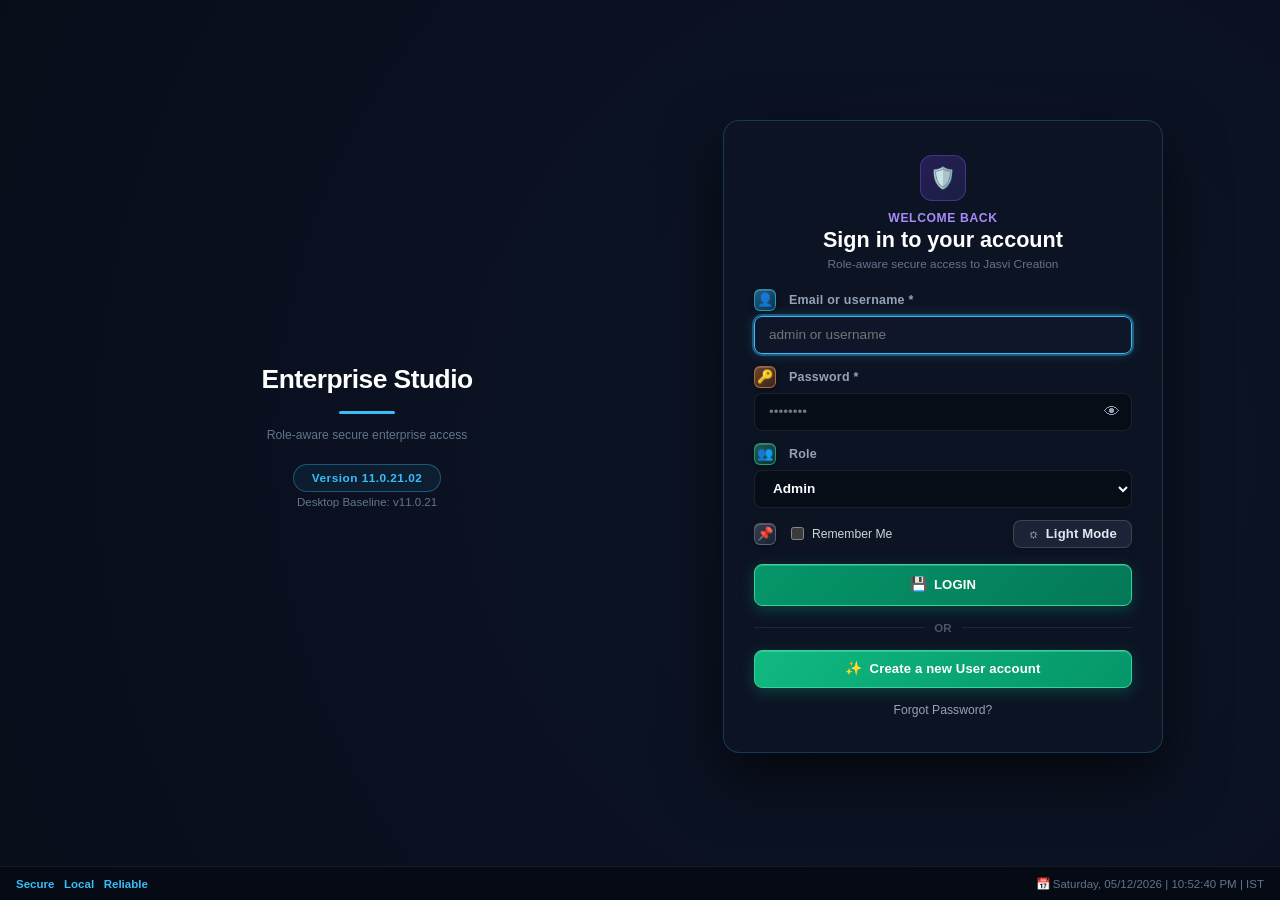
==== commit 879dd6ac: "feat(import): Universal bank statement modal & loader validation color-coded badges" ====
--- a/web/admin/index.html
+++ b/web/admin/index.html
@@ -6601,6 +6601,10 @@
               <span style="color: var(--text-muted);">Journal Voucher (REF_JOURNAL):</span>
               <strong id="sync-preview-journal" style="color: #a78bfa;">-</strong>
             </div>
+            <div style="display: flex; justify-content: space-between;">
+              <span style="color: var(--text-muted);">Master Lookup Reference (e.g. Category):</span>
+              <strong id="sync-preview-category" style="color: #f472b6;">-</strong>
+            </div>
           </div>
         </div>
       </div>
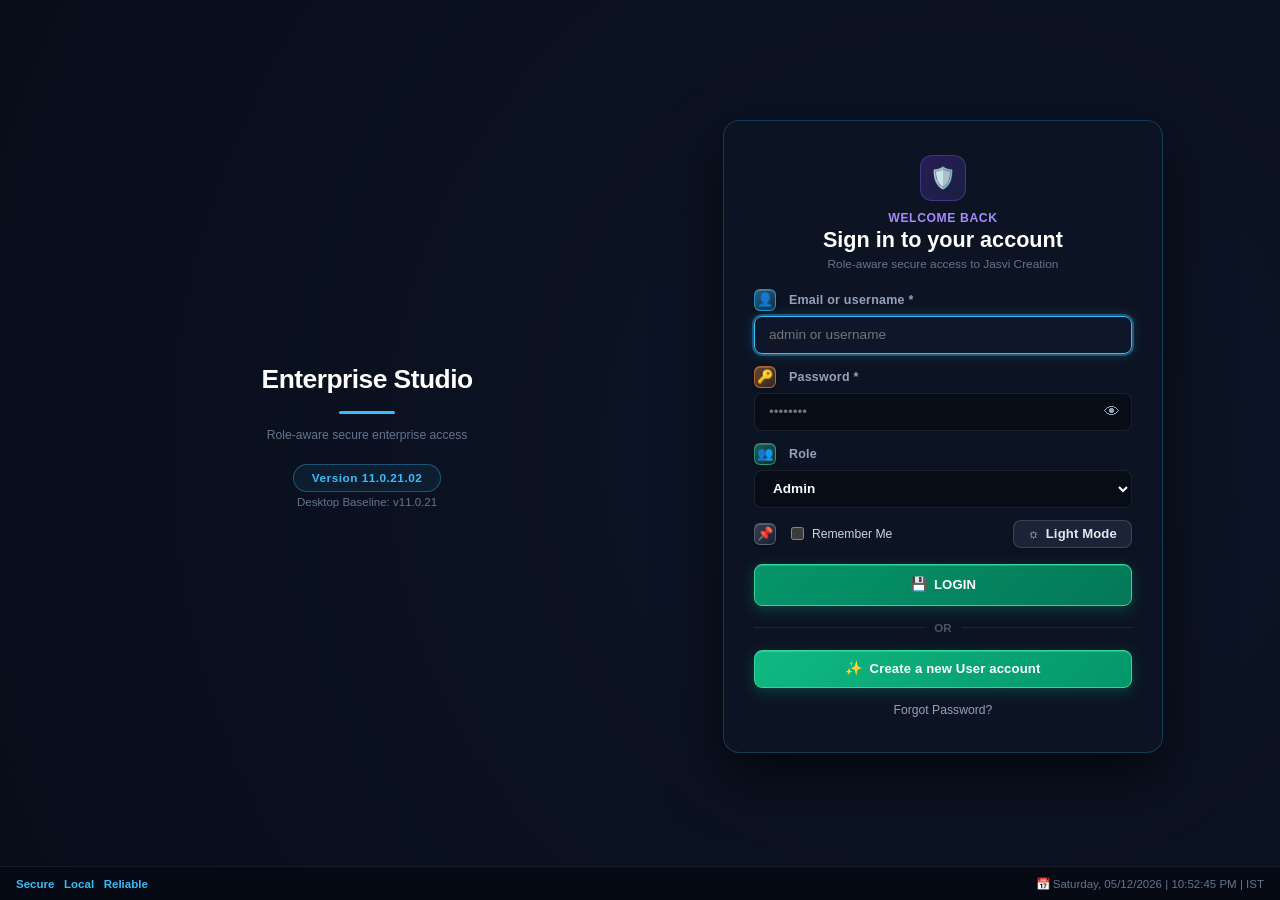
==== commit c72840dd: "feat(recon-parity): master reference schemes, bank statement wizard, unique ref & 2-way linkage" ====
--- a/web/admin/index.html
+++ b/web/admin/index.html
@@ -6538,15 +6538,18 @@
         <div class="form-group" style="margin-bottom: 12px;">
           <label class="form-label" style="font-weight: 600;">Date / Year Pattern *</label>
           <select id="m-sync-ref-pattern" class="form-select" onchange="window.MasterDataController.updateSyncPreview()" style="width: 100%; height: 36px;">
-            <option value="DD-MM-YYYY" selected>DD-MM-YYYY (Pure Indian Calendar Date - e.g. PREFIX/DD-MM-YYYY/XXXX) [Recommended]</option>
-            <option value="YY-YYYY">YY-YYYY (Indian Financial Year 2-4 Digit - e.g. PREFIX/25-2026/XXXX)</option>
-            <option value="YYYY-YYYY">YYYY-YYYY (Indian Financial Year 4-4 Digit - e.g. PREFIX/2025-2026/XXXX)</option>
-            <option value="YYYY-YY">YYYY-YY (Indian Financial Year 4-2 Digit - e.g. PREFIX/2025-26/XXXX)</option>
-            <option value="YY-YY">YY-YY (Indian Financial Year 2-2 Digit - e.g. PREFIX/25-26/XXXX)</option>
-            <option value="YYYY">YYYY (Calendar Year - e.g. PREFIX/2026/XXXX)</option>
-            <option value="YY">YY (Short Calendar Year - e.g. PREFIX/26/XXXX)</option>
-            <option value="MM-YYYY">MM-YYYY (Month & Year - e.g. PREFIX/11-2026/XXXX)</option>
+            <option value="DD-MM-YYYY" selected>DD-MM-YYYY (Pure Indian Calendar Date - e.g. PREFIX/01-11-2026/XXXX) [Recommended]</option>
+            <option value="DD-YYYY-MM">DD-YYYY-MM (e.g. PREFIX/01-2026-11/XXXX)</option>
+            <option value="MM-DD-YYYY">MM-DD-YYYY (e.g. PREFIX/11-01-2026/XXXX)</option>
+            <option value="MM-YYYY-DD">MM-YYYY-DD (e.g. PREFIX/11-2026-01/XXXX)</option>
+            <option value="YYYY-DD-MM">YYYY-DD-MM (e.g. PREFIX/2026-01-11/XXXX)</option>
             <option value="YYYY-MM-DD">YYYY-MM-DD (ISO Date - e.g. PREFIX/2026-11-01/XXXX)</option>
+            <option value="YY-YYYY">YY-YYYY (Fiscal Year 2-4 Digit - e.g. PREFIX/26-2027/XXXX)</option>
+            <option value="YYYY-YY">YYYY-YY (Fiscal Year 4-2 Digit - e.g. PREFIX/2026-27/XXXX)</option>
+            <option value="DD-YYYY">DD-YYYY (Day &amp; Year - e.g. PREFIX/01-2026/XXXX)</option>
+            <option value="YYYY-DD">YYYY-DD (Year &amp; Day - e.g. PREFIX/2026-01/XXXX)</option>
+            <option value="MM-YYYY">MM-YYYY (Month &amp; Year - e.g. PREFIX/11-2026/XXXX)</option>
+            <option value="YYYY-MM">YYYY-MM (Year &amp; Month - e.g. PREFIX/2026-11/XXXX)</option>
             <option value="NONE">NONE (No Date/Year - e.g. PREFIX/XXXX)</option>
           </select>
         </div>
@@ -6557,6 +6560,7 @@
             <select id="m-sync-ref-delimiter" class="form-select" onchange="window.MasterDataController.updateSyncPreview()" style="width: 100%; height: 36px;">
               <option value="/" selected>/ (Forward Slash - Standard)</option>
               <option value="-">- (Hyphen)</option>
+              <option value=" ">Space ( )</option>
             </select>
           </div>
           <div class="form-group">
@@ -7123,6 +7127,70 @@
   </div>
 
   <!-- MODAL: TRANSACTION DETAILS (Screenshot 4 Parity) -->
+  
+  <!-- MODAL: UNIVERSAL RECONCILIATION & BANK LINKAGE (2-Way Cross-Workspace Parity) -->
+  <div id="modal-document-linkage" class="modal-overlay app-dialog-overlay" style="display: none; z-index: 100070 !important;">
+    <div class="modal-card" style="max-width: 1120px; width: 95vw; max-height: 90vh; display: flex; flex-direction: column;">
+      <div class="modal-header" style="padding: 16px 20px; border-bottom: 1px solid var(--border-subtle); display: flex; justify-content: space-between; align-items: center;">
+        <div style="display: flex; align-items: center; gap: 12px;">
+          <span style="font-size: 1.5rem; color: var(--cyan);">🔗</span>
+          <div>
+            <h3 id="mdl-title" style="margin: 0; font-size: 1.15rem; font-weight: 700; color: #fff;">Reconciliation &amp; Bank Linkage</h3>
+            <div id="mdl-subtitle" style="font-size: 0.78rem; color: var(--text-muted); margin-top: 2px;">Inspecting 2-way audit linkage across Bank Statement, Bank Entry, and ERP documents.</div>
+          </div>
+        </div>
+        <button class="modal-close" onclick="window.UniversalLinkageService.closeModal()">&times;</button>
+      </div>
+
+      <!-- 4 Top KPI Cards -->
+      <div style="display: grid; grid-template-columns: repeat(4, 1fr); gap: 10px; padding: 14px 20px; background: rgba(15, 23, 42, 0.4); border-bottom: 1px solid var(--border-subtle); flex-shrink: 0;">
+        <div class="compact-kpi-card theme-cyan" style="padding: 8px 12px; background: rgba(56, 189, 248, 0.08); border-radius: 6px; border: 1px solid rgba(56, 189, 248, 0.2);">
+          <div style="font-size: 0.68rem; color: var(--text-dim); text-transform: uppercase;">Source Workspace</div>
+          <div id="mdl-kpi-type" style="font-size: 1.05rem; font-weight: 700; color: var(--cyan); font-family: monospace;">DOCUMENT</div>
+        </div>
+        <div class="compact-kpi-card theme-purple" style="padding: 8px 12px; background: rgba(168, 85, 247, 0.08); border-radius: 6px; border: 1px solid rgba(168, 85, 247, 0.2);">
+          <div style="font-size: 0.68rem; color: var(--text-dim); text-transform: uppercase;">Linked Allocations</div>
+          <div id="mdl-kpi-count" style="font-size: 1.05rem; font-weight: 700; color: #c084fc;">0</div>
+        </div>
+        <div class="compact-kpi-card theme-blue" style="padding: 8px 12px; background: rgba(99, 102, 241, 0.08); border-radius: 6px; border: 1px solid rgba(99, 102, 241, 0.2);">
+          <div style="font-size: 0.68rem; color: var(--text-dim); text-transform: uppercase;">Total Reconciled</div>
+          <div id="mdl-kpi-amount" style="font-size: 1.05rem; font-weight: 700; color: #fff; font-family: 'JetBrains Mono', monospace;">₹ 0.00</div>
+        </div>
+        <div class="compact-kpi-card theme-green" style="padding: 8px 12px; background: rgba(52, 211, 153, 0.08); border-radius: 6px; border: 1px solid rgba(52, 211, 153, 0.2);">
+          <div style="font-size: 0.68rem; color: var(--text-dim); text-transform: uppercase;">Status</div>
+          <div id="mdl-kpi-status" style="font-size: 1.05rem; font-weight: 700; color: var(--green);">Querying...</div>
+        </div>
+      </div>
+
+      <!-- Table Body -->
+      <div class="modal-body" style="padding: 0; overflow-y: auto; overflow-x: auto; flex: 1 1 auto; max-height: 440px;">
+        <table class="table-modern" style="width: 100%; border-collapse: collapse; min-width: 880px;">
+          <thead style="position: sticky; top: 0; background: var(--bg-card); z-index: 10;">
+            <tr>
+              <th style="padding: 8px 12px; width: 180px;">📑 Statement Ref</th>
+              <th style="padding: 8px 12px; width: 170px;">🏦 Bank Entry</th>
+              <th style="padding: 8px 12px; width: 160px;">📄 Document Ref</th>
+              <th style="padding: 8px 12px; width: 110px;">Date</th>
+              <th style="padding: 8px 12px; min-width: 200px;">Narration / Bank Ref</th>
+              <th style="padding: 8px 12px; width: 120px; text-align: right;">Bank Amount</th>
+              <th style="padding: 8px 12px; width: 120px; text-align: right;">Allocated</th>
+            </tr>
+          </thead>
+          <tbody id="mdl-tbody">
+            <tr>
+              <td colspan="7" style="text-align: center; padding: 24px; color: var(--text-muted);">No records queried.</td>
+            </tr>
+          </tbody>
+        </table>
+      </div>
+
+      <div class="modal-footer" style="padding: 12px 20px; border-top: 1px solid var(--border-subtle); display: flex; justify-content: space-between; align-items: center;">
+        <div style="font-size: 0.78rem; color: var(--text-muted);">Click on any badge above to travel directly to its respective workspace.</div>
+        <button type="button" class="btn btn-secondary" onclick="window.UniversalLinkageService.closeModal()">Close</button>
+      </div>
+    </div>
+  </div>
+
   <div id="modal-statement-txn-details" class="modal-overlay" style="display: none;">
     <div class="modal-card" style="max-width: 680px; width: 95%;">
       <div class="modal-header">
@@ -7594,6 +7662,9 @@
     </div>
     <div class="actions-menu-item" onclick="window.SalesController.handleMenuAction('RETURN')">
       <span class="actions-menu-icon">&#8634;</span> <span>Create Sales Return</span>
+    </div>
+    <div class="actions-menu-item" onclick="window.SalesController.handleMenuAction('VIEW_LINKAGE')">
+      <span class="actions-menu-icon">🔗</span> <span>View Bank Linkage</span>
     </div>
     <div class="actions-menu-divider"></div>
     <div class="actions-menu-item danger" onclick="window.SalesController.handleMenuAction('CANCEL')">
@@ -8165,6 +8236,7 @@
   <script src="js/services/OperationsService.js?v=11.0.21.02"></script>
   <script src="js/services/ReportService.js?v=11.0.21.02"></script>
   <script src="js/services/ReconService.js?v=11.0.21.02"></script>
+  <script src="js/services/UniversalLinkageService.js?v=11.0.21.02"></script>
   <script src="js/services/AccountingService.js?v=11.0.21.02"></script>
   <script src="js/services/ImportService.js?v=11.0.21.02"></script>
 
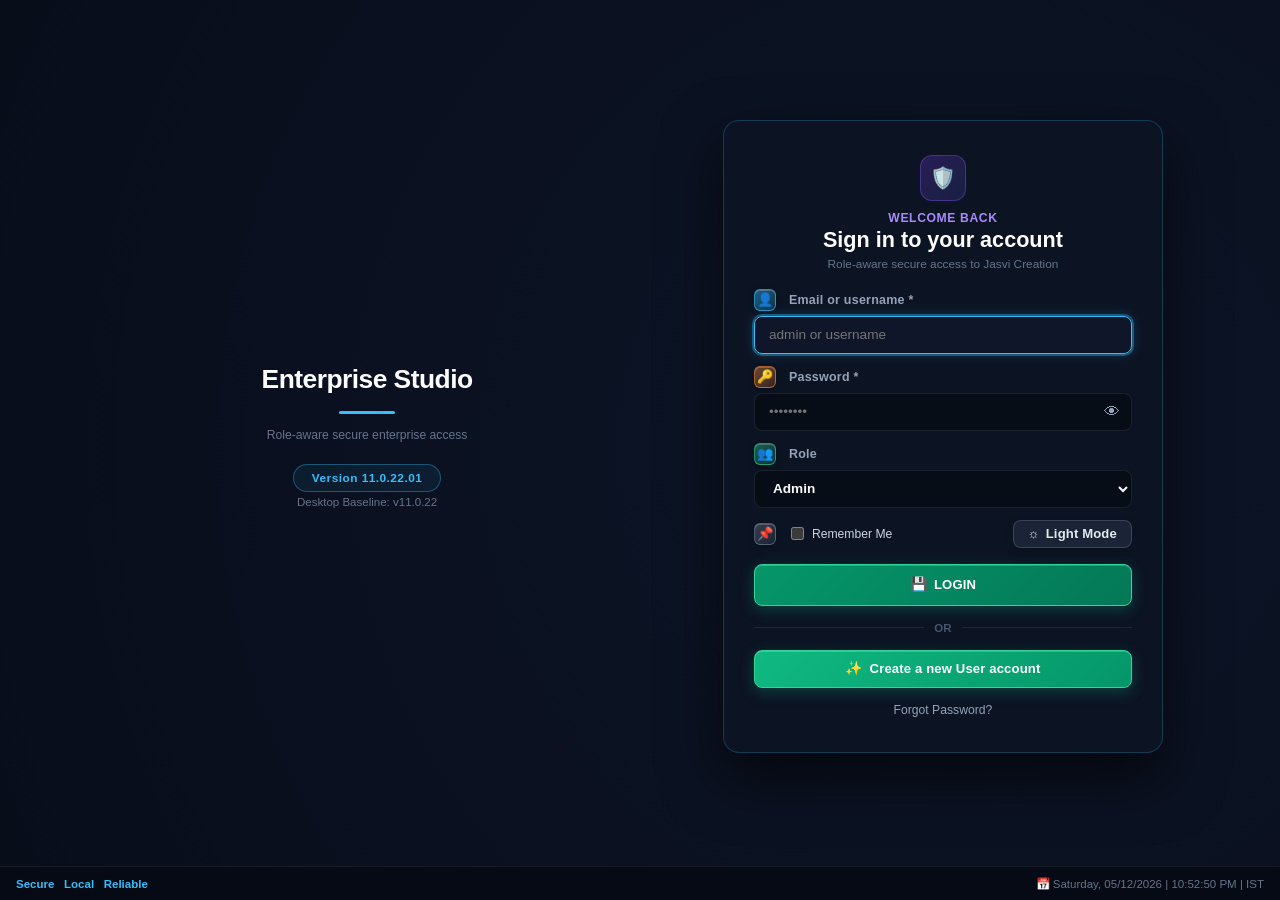
==== commit 29358b27: "Release web-v11.0.22.01 - Universal 27 Reference Scheme Authority, 8th Bank Statement Loader & 2-Way" ====
--- a/web/admin/index.html
+++ b/web/admin/index.html
@@ -1,4 +1,4 @@
-﻿<!DOCTYPE html>
+<!DOCTYPE html>
 <html lang="en">
 <head>
   <meta charset="UTF-8">
@@ -81,7 +81,7 @@
     html.auth-forgot #form-login { display: none !important; }
     html.auth-forgot #auth-card-col { max-width: 860px !important; }
   </style>
-  <link rel="stylesheet" href="css/app.css?v=11.0.21.02">
+  <link rel="stylesheet" href="css/app.css?v=11.0.22.01">
   <script>
     /* --- Immediate live clock: starts on head parse, before any font/script load (Desktop ClockService parity) --- */
     (function() {
@@ -8197,81 +8197,81 @@
   <!-- JAVASCRIPT STUDIO ENGINE -->
   <!-- MVC ARCHITECTURE - DESKTOP PARITY -->
   <!-- 0. Centralized Runtime Version Registry -->
-  <script src="js/version.js?v=11.0.21.02"></script>
+  <script src="js/version.js?v=11.0.22.01"></script>
 
   <!-- 1. Utilities matching org.example.util -->
   <script src="https://cdnjs.cloudflare.com/ajax/libs/jspdf/2.5.1/jspdf.umd.min.js"></script>
-  <script src="js/util/xlsx.full.min.js?v=11.0.21.02"></script>
-  <script src="js/util/FormatUtil.js?v=11.0.21.02"></script>
-  <script src="js/util/DatePickerFormatter.js?v=11.0.21.02"></script>
-  <script src="js/util/AmountInWordsConverter.js?v=11.0.21.02"></script>
-  <script src="js/util/DocumentCalculationEngine.js?v=11.0.21.02"></script>
-  <script src="js/util/AudioSynthesizer.js?v=11.0.21.02"></script>
-  <script src="js/util/UiSemanticRegistry.js?v=11.0.21.02"></script>
-  <script src="js/util/DynamicTableLayoutManager.js?v=11.0.21.02"></script>
-  <script src="js/util/TableUiEnhancer.js?v=11.0.21.02"></script>
-  <script src="js/util/KpiCardEnhancer.js?v=11.0.21.02"></script>
-  <script src="js/util/LabelIconEnhancer.js?v=11.0.21.02"></script>
-  <script src="js/util/ButtonIconEnhancer.js?v=11.0.21.02"></script>
-  <script src="js/util/PaginationUiEnhancer.js?v=11.0.21.02"></script>
-  <script src="js/util/WorkflowFocusManager.js?v=11.0.21.02"></script>
-  <script src="js/util/GlobalUiEnhancer.js?v=11.0.21.02"></script>
-  <script src="js/util/AppDialogService.js?v=11.0.21.02"></script>
-  <script src="js/util/UserFacingErrorMapper.js?v=11.0.21.02"></script>
-  <script src="js/util/FormDirtyTracker.js?v=11.0.21.02"></script>
-  <script src="js/util/DeepLinkService.js?v=11.0.21.02"></script>
-  <script src="js/util/BarcodeGenerator.js?v=11.0.21.02"></script>
-  <script src="js/util/ShortcutManager.js?v=11.0.21.02"></script>
-  <script src="js/util/RegisterUiSupport.js?v=11.0.21.02"></script>
-  <script src="js/util/DocumentPdfGenerator.js?v=11.0.21.02"></script>
-  <script src="js/util/DocumentExcelGenerator.js?v=11.0.21.02"></script>
+  <script src="js/util/xlsx.full.min.js?v=11.0.22.01"></script>
+  <script src="js/util/FormatUtil.js?v=11.0.22.01"></script>
+  <script src="js/util/DatePickerFormatter.js?v=11.0.22.01"></script>
+  <script src="js/util/AmountInWordsConverter.js?v=11.0.22.01"></script>
+  <script src="js/util/DocumentCalculationEngine.js?v=11.0.22.01"></script>
+  <script src="js/util/AudioSynthesizer.js?v=11.0.22.01"></script>
+  <script src="js/util/UiSemanticRegistry.js?v=11.0.22.01"></script>
+  <script src="js/util/DynamicTableLayoutManager.js?v=11.0.22.01"></script>
+  <script src="js/util/TableUiEnhancer.js?v=11.0.22.01"></script>
+  <script src="js/util/KpiCardEnhancer.js?v=11.0.22.01"></script>
+  <script src="js/util/LabelIconEnhancer.js?v=11.0.22.01"></script>
+  <script src="js/util/ButtonIconEnhancer.js?v=11.0.22.01"></script>
+  <script src="js/util/PaginationUiEnhancer.js?v=11.0.22.01"></script>
+  <script src="js/util/WorkflowFocusManager.js?v=11.0.22.01"></script>
+  <script src="js/util/GlobalUiEnhancer.js?v=11.0.22.01"></script>
+  <script src="js/util/AppDialogService.js?v=11.0.22.01"></script>
+  <script src="js/util/UserFacingErrorMapper.js?v=11.0.22.01"></script>
+  <script src="js/util/FormDirtyTracker.js?v=11.0.22.01"></script>
+  <script src="js/util/DeepLinkService.js?v=11.0.22.01"></script>
+  <script src="js/util/BarcodeGenerator.js?v=11.0.22.01"></script>
+  <script src="js/util/ShortcutManager.js?v=11.0.22.01"></script>
+  <script src="js/util/RegisterUiSupport.js?v=11.0.22.01"></script>
+  <script src="js/util/DocumentPdfGenerator.js?v=11.0.22.01"></script>
+  <script src="js/util/DocumentExcelGenerator.js?v=11.0.22.01"></script>
 
   <!-- 2. Services matching org.example.service -->
-  <script src="js/services/BrandingService.js?v=11.0.21.02"></script>
-  <script src="js/services/ApiService.js?v=11.0.21.02"></script>
-  <script src="js/services/AuthService.js?v=11.0.21.02"></script>
-  <script src="js/services/ViewLoader.js?v=11.0.21.02"></script>
-  <script src="js/services/NotificationService.js?v=11.0.21.02"></script>
-  <script src="js/services/MasterService.js?v=11.0.21.02"></script>
-  <script src="js/services/OperationsService.js?v=11.0.21.02"></script>
-  <script src="js/services/ReportService.js?v=11.0.21.02"></script>
-  <script src="js/services/ReconService.js?v=11.0.21.02"></script>
-  <script src="js/services/UniversalLinkageService.js?v=11.0.21.02"></script>
-  <script src="js/services/AccountingService.js?v=11.0.21.02"></script>
-  <script src="js/services/ImportService.js?v=11.0.21.02"></script>
+  <script src="js/services/BrandingService.js?v=11.0.22.01"></script>
+  <script src="js/services/ApiService.js?v=11.0.22.01"></script>
+  <script src="js/services/AuthService.js?v=11.0.22.01"></script>
+  <script src="js/services/ViewLoader.js?v=11.0.22.01"></script>
+  <script src="js/services/NotificationService.js?v=11.0.22.01"></script>
+  <script src="js/services/MasterService.js?v=11.0.22.01"></script>
+  <script src="js/services/OperationsService.js?v=11.0.22.01"></script>
+  <script src="js/services/ReportService.js?v=11.0.22.01"></script>
+  <script src="js/services/ReconService.js?v=11.0.22.01"></script>
+  <script src="js/services/UniversalLinkageService.js?v=11.0.22.01"></script>
+  <script src="js/services/AccountingService.js?v=11.0.22.01"></script>
+  <script src="js/services/ImportService.js?v=11.0.22.01"></script>
 
   <!-- 3. Controllers matching org.example.controller -->
-  <script src="js/controllers/DashboardController.js?v=11.0.21.02"></script>
-  <script src="js/controllers/SalesController.js?v=11.0.21.02"></script>
-  <script src="js/controllers/PurchaseController.js?v=11.0.21.02"></script>
-  <script src="js/controllers/ReturnsController.js?v=11.0.21.02"></script>
-  <script src="js/controllers/CreditDebitNoteController.js?v=11.0.21.02"></script>
-  <script src="js/controllers/QuotationController.js?v=11.0.21.02"></script>
-  <script src="js/controllers/ItemMasterController.js?v=11.0.21.02"></script>
-  <script src="js/controllers/PartyController.js?v=11.0.21.02"></script>
-  <script src="js/controllers/FinanceController.js?v=11.0.21.02"></script>
-  <script src="js/controllers/BankStatementController.js?v=11.0.21.02"></script>
-  <script src="js/controllers/PurchaseReconController.js?v=11.0.21.02"></script>
-  <script src="js/controllers/CommunicationController.js?v=11.0.21.02"></script>
-  <script src="js/controllers/BarcodeStudioController.js?v=11.0.21.02"></script>
-  <script src="js/controllers/GstController.js?v=11.0.21.02"></script>
-  <script src="js/controllers/EWayBillController.js?v=11.0.21.02"></script>
-  <script src="js/controllers/AutomationCenterController.js?v=11.0.21.02"></script>
-  <script src="js/controllers/ImportController.js?v=11.0.21.02"></script>
-  <script src="js/controllers/ReportsController.js?v=11.0.21.02"></script>
-  <script src="js/controllers/ReminderCenterController.js?v=11.0.21.02"></script>
-  <script src="js/controllers/MasterDataController.js?v=11.0.21.02"></script>
-  <script src="js/controllers/UserAccessController.js?v=11.0.21.02"></script>
-  <script src="js/controllers/ProfileController.js?v=11.0.21.02"></script>
-  <script src="js/controllers/SettingsController.js?v=11.0.21.02"></script>
-  <script src="js/controllers/GlobalSearchController.js?v=11.0.21.02"></script>
-  <script src="js/controllers/NotificationCenterController.js?v=11.0.21.02"></script>
-  <script src="js/controllers/RecordPaymentController.js?v=11.0.21.02"></script>
-  <script src="js/controllers/DiagnosticsController.js?v=11.0.21.02"></script>
+  <script src="js/controllers/DashboardController.js?v=11.0.22.01"></script>
+  <script src="js/controllers/SalesController.js?v=11.0.22.01"></script>
+  <script src="js/controllers/PurchaseController.js?v=11.0.22.01"></script>
+  <script src="js/controllers/ReturnsController.js?v=11.0.22.01"></script>
+  <script src="js/controllers/CreditDebitNoteController.js?v=11.0.22.01"></script>
+  <script src="js/controllers/QuotationController.js?v=11.0.22.01"></script>
+  <script src="js/controllers/ItemMasterController.js?v=11.0.22.01"></script>
+  <script src="js/controllers/PartyController.js?v=11.0.22.01"></script>
+  <script src="js/controllers/FinanceController.js?v=11.0.22.01"></script>
+  <script src="js/controllers/BankStatementController.js?v=11.0.22.01"></script>
+  <script src="js/controllers/PurchaseReconController.js?v=11.0.22.01"></script>
+  <script src="js/controllers/CommunicationController.js?v=11.0.22.01"></script>
+  <script src="js/controllers/BarcodeStudioController.js?v=11.0.22.01"></script>
+  <script src="js/controllers/GstController.js?v=11.0.22.01"></script>
+  <script src="js/controllers/EWayBillController.js?v=11.0.22.01"></script>
+  <script src="js/controllers/AutomationCenterController.js?v=11.0.22.01"></script>
+  <script src="js/controllers/ImportController.js?v=11.0.22.01"></script>
+  <script src="js/controllers/ReportsController.js?v=11.0.22.01"></script>
+  <script src="js/controllers/ReminderCenterController.js?v=11.0.22.01"></script>
+  <script src="js/controllers/MasterDataController.js?v=11.0.22.01"></script>
+  <script src="js/controllers/UserAccessController.js?v=11.0.22.01"></script>
+  <script src="js/controllers/ProfileController.js?v=11.0.22.01"></script>
+  <script src="js/controllers/SettingsController.js?v=11.0.22.01"></script>
+  <script src="js/controllers/GlobalSearchController.js?v=11.0.22.01"></script>
+  <script src="js/controllers/NotificationCenterController.js?v=11.0.22.01"></script>
+  <script src="js/controllers/RecordPaymentController.js?v=11.0.22.01"></script>
+  <script src="js/controllers/DiagnosticsController.js?v=11.0.22.01"></script>
 
   <!-- 4. Navigation & App Lifecycle matching org.example.navigation & app -->
-  <script src="js/navigation/NavigationRouter.js?v=11.0.21.02"></script>
-  <script src="js/app.js?v=11.0.21.02"></script>
+  <script src="js/navigation/NavigationRouter.js?v=11.0.22.01"></script>
+  <script src="js/app.js?v=11.0.22.01"></script>
 </body>
 
 </html>
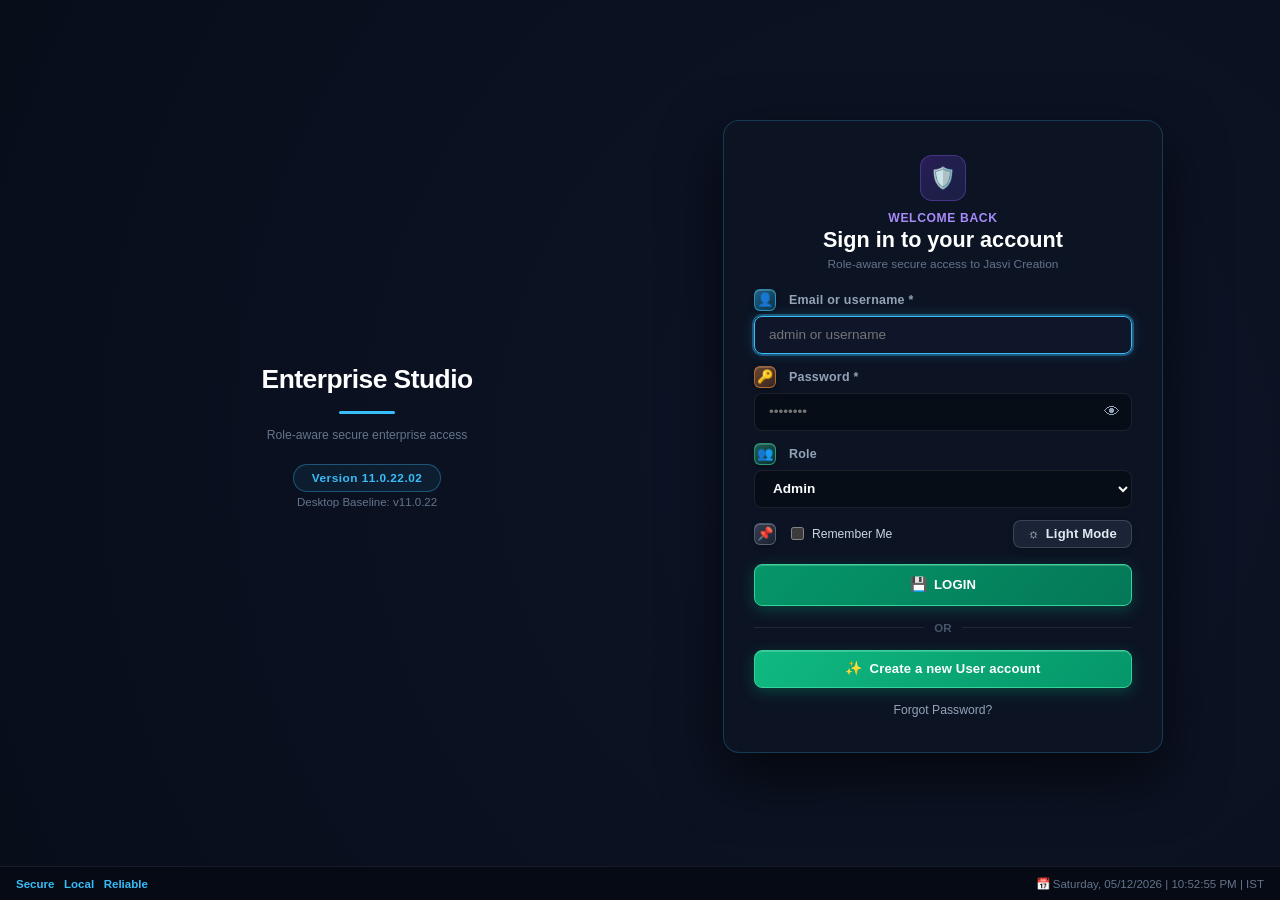
==== commit 9df3d11c: "Release web-v11.0.22.02: Fix RegisterUiSupport Escape Key Polymorphism & Bank Statement Import Modal" ====
--- a/web/admin/index.html
+++ b/web/admin/index.html
@@ -81,7 +81,7 @@
     html.auth-forgot #form-login { display: none !important; }
     html.auth-forgot #auth-card-col { max-width: 860px !important; }
   </style>
-  <link rel="stylesheet" href="css/app.css?v=11.0.22.01">
+  <link rel="stylesheet" href="css/app.css?v=11.0.22.02">
   <script>
     /* --- Immediate live clock: starts on head parse, before any font/script load (Desktop ClockService parity) --- */
     (function() {
@@ -8197,81 +8197,81 @@
   <!-- JAVASCRIPT STUDIO ENGINE -->
   <!-- MVC ARCHITECTURE - DESKTOP PARITY -->
   <!-- 0. Centralized Runtime Version Registry -->
-  <script src="js/version.js?v=11.0.22.01"></script>
+  <script src="js/version.js?v=11.0.22.02"></script>
 
   <!-- 1. Utilities matching org.example.util -->
   <script src="https://cdnjs.cloudflare.com/ajax/libs/jspdf/2.5.1/jspdf.umd.min.js"></script>
-  <script src="js/util/xlsx.full.min.js?v=11.0.22.01"></script>
-  <script src="js/util/FormatUtil.js?v=11.0.22.01"></script>
-  <script src="js/util/DatePickerFormatter.js?v=11.0.22.01"></script>
-  <script src="js/util/AmountInWordsConverter.js?v=11.0.22.01"></script>
-  <script src="js/util/DocumentCalculationEngine.js?v=11.0.22.01"></script>
-  <script src="js/util/AudioSynthesizer.js?v=11.0.22.01"></script>
-  <script src="js/util/UiSemanticRegistry.js?v=11.0.22.01"></script>
-  <script src="js/util/DynamicTableLayoutManager.js?v=11.0.22.01"></script>
-  <script src="js/util/TableUiEnhancer.js?v=11.0.22.01"></script>
-  <script src="js/util/KpiCardEnhancer.js?v=11.0.22.01"></script>
-  <script src="js/util/LabelIconEnhancer.js?v=11.0.22.01"></script>
-  <script src="js/util/ButtonIconEnhancer.js?v=11.0.22.01"></script>
-  <script src="js/util/PaginationUiEnhancer.js?v=11.0.22.01"></script>
-  <script src="js/util/WorkflowFocusManager.js?v=11.0.22.01"></script>
-  <script src="js/util/GlobalUiEnhancer.js?v=11.0.22.01"></script>
-  <script src="js/util/AppDialogService.js?v=11.0.22.01"></script>
-  <script src="js/util/UserFacingErrorMapper.js?v=11.0.22.01"></script>
-  <script src="js/util/FormDirtyTracker.js?v=11.0.22.01"></script>
-  <script src="js/util/DeepLinkService.js?v=11.0.22.01"></script>
-  <script src="js/util/BarcodeGenerator.js?v=11.0.22.01"></script>
-  <script src="js/util/ShortcutManager.js?v=11.0.22.01"></script>
-  <script src="js/util/RegisterUiSupport.js?v=11.0.22.01"></script>
-  <script src="js/util/DocumentPdfGenerator.js?v=11.0.22.01"></script>
-  <script src="js/util/DocumentExcelGenerator.js?v=11.0.22.01"></script>
+  <script src="js/util/xlsx.full.min.js?v=11.0.22.02"></script>
+  <script src="js/util/FormatUtil.js?v=11.0.22.02"></script>
+  <script src="js/util/DatePickerFormatter.js?v=11.0.22.02"></script>
+  <script src="js/util/AmountInWordsConverter.js?v=11.0.22.02"></script>
+  <script src="js/util/DocumentCalculationEngine.js?v=11.0.22.02"></script>
+  <script src="js/util/AudioSynthesizer.js?v=11.0.22.02"></script>
+  <script src="js/util/UiSemanticRegistry.js?v=11.0.22.02"></script>
+  <script src="js/util/DynamicTableLayoutManager.js?v=11.0.22.02"></script>
+  <script src="js/util/TableUiEnhancer.js?v=11.0.22.02"></script>
+  <script src="js/util/KpiCardEnhancer.js?v=11.0.22.02"></script>
+  <script src="js/util/LabelIconEnhancer.js?v=11.0.22.02"></script>
+  <script src="js/util/ButtonIconEnhancer.js?v=11.0.22.02"></script>
+  <script src="js/util/PaginationUiEnhancer.js?v=11.0.22.02"></script>
+  <script src="js/util/WorkflowFocusManager.js?v=11.0.22.02"></script>
+  <script src="js/util/GlobalUiEnhancer.js?v=11.0.22.02"></script>
+  <script src="js/util/AppDialogService.js?v=11.0.22.02"></script>
+  <script src="js/util/UserFacingErrorMapper.js?v=11.0.22.02"></script>
+  <script src="js/util/FormDirtyTracker.js?v=11.0.22.02"></script>
+  <script src="js/util/DeepLinkService.js?v=11.0.22.02"></script>
+  <script src="js/util/BarcodeGenerator.js?v=11.0.22.02"></script>
+  <script src="js/util/ShortcutManager.js?v=11.0.22.02"></script>
+  <script src="js/util/RegisterUiSupport.js?v=11.0.22.02"></script>
+  <script src="js/util/DocumentPdfGenerator.js?v=11.0.22.02"></script>
+  <script src="js/util/DocumentExcelGenerator.js?v=11.0.22.02"></script>
 
   <!-- 2. Services matching org.example.service -->
-  <script src="js/services/BrandingService.js?v=11.0.22.01"></script>
-  <script src="js/services/ApiService.js?v=11.0.22.01"></script>
-  <script src="js/services/AuthService.js?v=11.0.22.01"></script>
-  <script src="js/services/ViewLoader.js?v=11.0.22.01"></script>
-  <script src="js/services/NotificationService.js?v=11.0.22.01"></script>
-  <script src="js/services/MasterService.js?v=11.0.22.01"></script>
-  <script src="js/services/OperationsService.js?v=11.0.22.01"></script>
-  <script src="js/services/ReportService.js?v=11.0.22.01"></script>
-  <script src="js/services/ReconService.js?v=11.0.22.01"></script>
-  <script src="js/services/UniversalLinkageService.js?v=11.0.22.01"></script>
-  <script src="js/services/AccountingService.js?v=11.0.22.01"></script>
-  <script src="js/services/ImportService.js?v=11.0.22.01"></script>
+  <script src="js/services/BrandingService.js?v=11.0.22.02"></script>
+  <script src="js/services/ApiService.js?v=11.0.22.02"></script>
+  <script src="js/services/AuthService.js?v=11.0.22.02"></script>
+  <script src="js/services/ViewLoader.js?v=11.0.22.02"></script>
+  <script src="js/services/NotificationService.js?v=11.0.22.02"></script>
+  <script src="js/services/MasterService.js?v=11.0.22.02"></script>
+  <script src="js/services/OperationsService.js?v=11.0.22.02"></script>
+  <script src="js/services/ReportService.js?v=11.0.22.02"></script>
+  <script src="js/services/ReconService.js?v=11.0.22.02"></script>
+  <script src="js/services/UniversalLinkageService.js?v=11.0.22.02"></script>
+  <script src="js/services/AccountingService.js?v=11.0.22.02"></script>
+  <script src="js/services/ImportService.js?v=11.0.22.02"></script>
 
   <!-- 3. Controllers matching org.example.controller -->
-  <script src="js/controllers/DashboardController.js?v=11.0.22.01"></script>
-  <script src="js/controllers/SalesController.js?v=11.0.22.01"></script>
-  <script src="js/controllers/PurchaseController.js?v=11.0.22.01"></script>
-  <script src="js/controllers/ReturnsController.js?v=11.0.22.01"></script>
-  <script src="js/controllers/CreditDebitNoteController.js?v=11.0.22.01"></script>
-  <script src="js/controllers/QuotationController.js?v=11.0.22.01"></script>
-  <script src="js/controllers/ItemMasterController.js?v=11.0.22.01"></script>
-  <script src="js/controllers/PartyController.js?v=11.0.22.01"></script>
-  <script src="js/controllers/FinanceController.js?v=11.0.22.01"></script>
-  <script src="js/controllers/BankStatementController.js?v=11.0.22.01"></script>
-  <script src="js/controllers/PurchaseReconController.js?v=11.0.22.01"></script>
-  <script src="js/controllers/CommunicationController.js?v=11.0.22.01"></script>
-  <script src="js/controllers/BarcodeStudioController.js?v=11.0.22.01"></script>
-  <script src="js/controllers/GstController.js?v=11.0.22.01"></script>
-  <script src="js/controllers/EWayBillController.js?v=11.0.22.01"></script>
-  <script src="js/controllers/AutomationCenterController.js?v=11.0.22.01"></script>
-  <script src="js/controllers/ImportController.js?v=11.0.22.01"></script>
-  <script src="js/controllers/ReportsController.js?v=11.0.22.01"></script>
-  <script src="js/controllers/ReminderCenterController.js?v=11.0.22.01"></script>
-  <script src="js/controllers/MasterDataController.js?v=11.0.22.01"></script>
-  <script src="js/controllers/UserAccessController.js?v=11.0.22.01"></script>
-  <script src="js/controllers/ProfileController.js?v=11.0.22.01"></script>
-  <script src="js/controllers/SettingsController.js?v=11.0.22.01"></script>
-  <script src="js/controllers/GlobalSearchController.js?v=11.0.22.01"></script>
-  <script src="js/controllers/NotificationCenterController.js?v=11.0.22.01"></script>
-  <script src="js/controllers/RecordPaymentController.js?v=11.0.22.01"></script>
-  <script src="js/controllers/DiagnosticsController.js?v=11.0.22.01"></script>
+  <script src="js/controllers/DashboardController.js?v=11.0.22.02"></script>
+  <script src="js/controllers/SalesController.js?v=11.0.22.02"></script>
+  <script src="js/controllers/PurchaseController.js?v=11.0.22.02"></script>
+  <script src="js/controllers/ReturnsController.js?v=11.0.22.02"></script>
+  <script src="js/controllers/CreditDebitNoteController.js?v=11.0.22.02"></script>
+  <script src="js/controllers/QuotationController.js?v=11.0.22.02"></script>
+  <script src="js/controllers/ItemMasterController.js?v=11.0.22.02"></script>
+  <script src="js/controllers/PartyController.js?v=11.0.22.02"></script>
+  <script src="js/controllers/FinanceController.js?v=11.0.22.02"></script>
+  <script src="js/controllers/BankStatementController.js?v=11.0.22.02"></script>
+  <script src="js/controllers/PurchaseReconController.js?v=11.0.22.02"></script>
+  <script src="js/controllers/CommunicationController.js?v=11.0.22.02"></script>
+  <script src="js/controllers/BarcodeStudioController.js?v=11.0.22.02"></script>
+  <script src="js/controllers/GstController.js?v=11.0.22.02"></script>
+  <script src="js/controllers/EWayBillController.js?v=11.0.22.02"></script>
+  <script src="js/controllers/AutomationCenterController.js?v=11.0.22.02"></script>
+  <script src="js/controllers/ImportController.js?v=11.0.22.02"></script>
+  <script src="js/controllers/ReportsController.js?v=11.0.22.02"></script>
+  <script src="js/controllers/ReminderCenterController.js?v=11.0.22.02"></script>
+  <script src="js/controllers/MasterDataController.js?v=11.0.22.02"></script>
+  <script src="js/controllers/UserAccessController.js?v=11.0.22.02"></script>
+  <script src="js/controllers/ProfileController.js?v=11.0.22.02"></script>
+  <script src="js/controllers/SettingsController.js?v=11.0.22.02"></script>
+  <script src="js/controllers/GlobalSearchController.js?v=11.0.22.02"></script>
+  <script src="js/controllers/NotificationCenterController.js?v=11.0.22.02"></script>
+  <script src="js/controllers/RecordPaymentController.js?v=11.0.22.02"></script>
+  <script src="js/controllers/DiagnosticsController.js?v=11.0.22.02"></script>
 
   <!-- 4. Navigation & App Lifecycle matching org.example.navigation & app -->
-  <script src="js/navigation/NavigationRouter.js?v=11.0.22.01"></script>
-  <script src="js/app.js?v=11.0.22.01"></script>
+  <script src="js/navigation/NavigationRouter.js?v=11.0.22.02"></script>
+  <script src="js/app.js?v=11.0.22.02"></script>
 </body>
 
 </html>
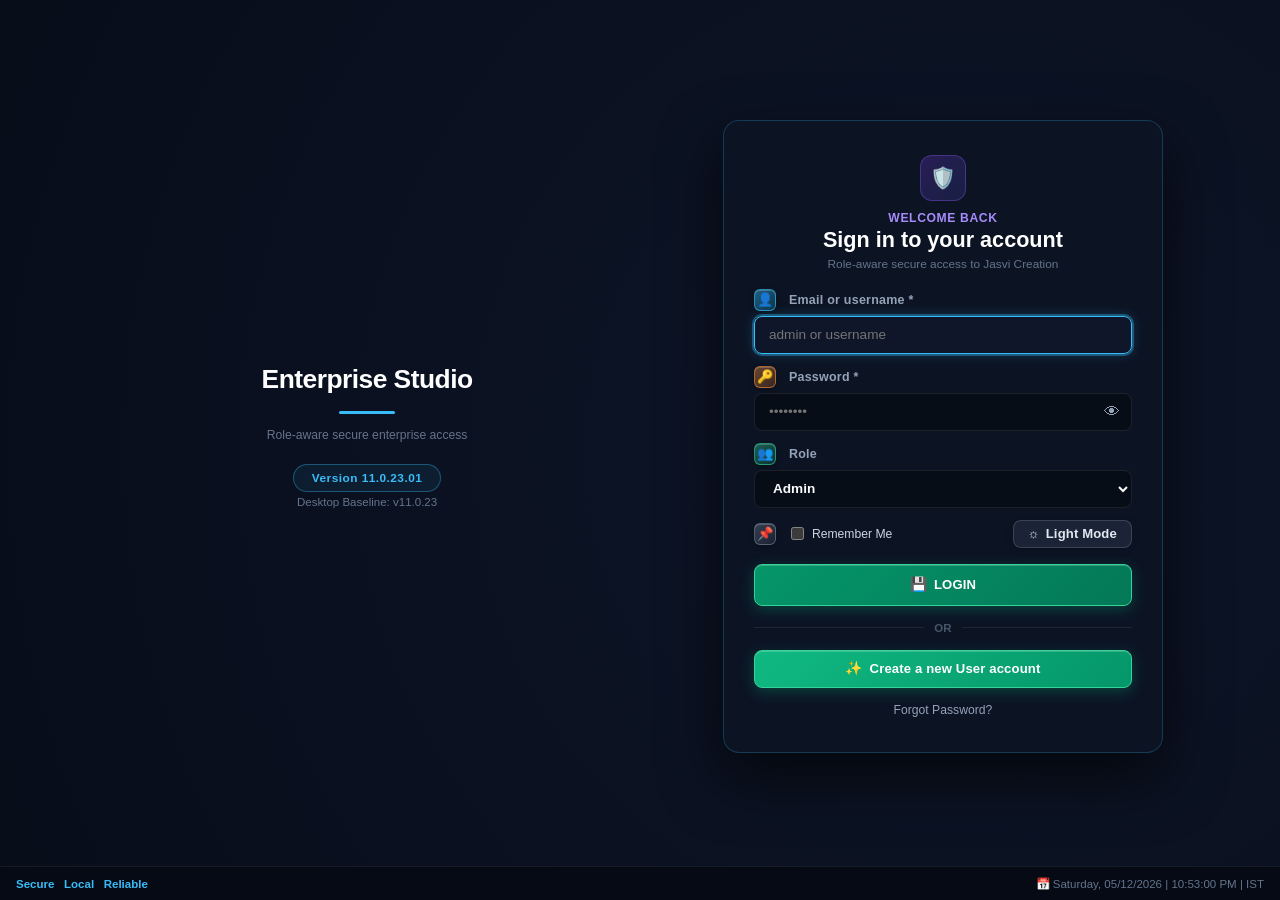
==== commit a0cd0413: "Release web-v11.0.23.01 - Bank Statement Ref (BST/...), Payment Ref (PRF/...) 2-Way Deep-Linking, Pu" ====
--- a/web/admin/index.html
+++ b/web/admin/index.html
@@ -81,7 +81,7 @@
     html.auth-forgot #form-login { display: none !important; }
     html.auth-forgot #auth-card-col { max-width: 860px !important; }
   </style>
-  <link rel="stylesheet" href="css/app.css?v=11.0.22.02">
+  <link rel="stylesheet" href="css/app.css?v=11.0.23.01">
   <script>
     /* --- Immediate live clock: starts on head parse, before any font/script load (Desktop ClockService parity) --- */
     (function() {
@@ -8197,81 +8197,81 @@
   <!-- JAVASCRIPT STUDIO ENGINE -->
   <!-- MVC ARCHITECTURE - DESKTOP PARITY -->
   <!-- 0. Centralized Runtime Version Registry -->
-  <script src="js/version.js?v=11.0.22.02"></script>
+  <script src="js/version.js?v=11.0.23.01"></script>
 
   <!-- 1. Utilities matching org.example.util -->
   <script src="https://cdnjs.cloudflare.com/ajax/libs/jspdf/2.5.1/jspdf.umd.min.js"></script>
-  <script src="js/util/xlsx.full.min.js?v=11.0.22.02"></script>
-  <script src="js/util/FormatUtil.js?v=11.0.22.02"></script>
-  <script src="js/util/DatePickerFormatter.js?v=11.0.22.02"></script>
-  <script src="js/util/AmountInWordsConverter.js?v=11.0.22.02"></script>
-  <script src="js/util/DocumentCalculationEngine.js?v=11.0.22.02"></script>
-  <script src="js/util/AudioSynthesizer.js?v=11.0.22.02"></script>
-  <script src="js/util/UiSemanticRegistry.js?v=11.0.22.02"></script>
-  <script src="js/util/DynamicTableLayoutManager.js?v=11.0.22.02"></script>
-  <script src="js/util/TableUiEnhancer.js?v=11.0.22.02"></script>
-  <script src="js/util/KpiCardEnhancer.js?v=11.0.22.02"></script>
-  <script src="js/util/LabelIconEnhancer.js?v=11.0.22.02"></script>
-  <script src="js/util/ButtonIconEnhancer.js?v=11.0.22.02"></script>
-  <script src="js/util/PaginationUiEnhancer.js?v=11.0.22.02"></script>
-  <script src="js/util/WorkflowFocusManager.js?v=11.0.22.02"></script>
-  <script src="js/util/GlobalUiEnhancer.js?v=11.0.22.02"></script>
-  <script src="js/util/AppDialogService.js?v=11.0.22.02"></script>
-  <script src="js/util/UserFacingErrorMapper.js?v=11.0.22.02"></script>
-  <script src="js/util/FormDirtyTracker.js?v=11.0.22.02"></script>
-  <script src="js/util/DeepLinkService.js?v=11.0.22.02"></script>
-  <script src="js/util/BarcodeGenerator.js?v=11.0.22.02"></script>
-  <script src="js/util/ShortcutManager.js?v=11.0.22.02"></script>
-  <script src="js/util/RegisterUiSupport.js?v=11.0.22.02"></script>
-  <script src="js/util/DocumentPdfGenerator.js?v=11.0.22.02"></script>
-  <script src="js/util/DocumentExcelGenerator.js?v=11.0.22.02"></script>
+  <script src="js/util/xlsx.full.min.js?v=11.0.23.01"></script>
+  <script src="js/util/FormatUtil.js?v=11.0.23.01"></script>
+  <script src="js/util/DatePickerFormatter.js?v=11.0.23.01"></script>
+  <script src="js/util/AmountInWordsConverter.js?v=11.0.23.01"></script>
+  <script src="js/util/DocumentCalculationEngine.js?v=11.0.23.01"></script>
+  <script src="js/util/AudioSynthesizer.js?v=11.0.23.01"></script>
+  <script src="js/util/UiSemanticRegistry.js?v=11.0.23.01"></script>
+  <script src="js/util/DynamicTableLayoutManager.js?v=11.0.23.01"></script>
+  <script src="js/util/TableUiEnhancer.js?v=11.0.23.01"></script>
+  <script src="js/util/KpiCardEnhancer.js?v=11.0.23.01"></script>
+  <script src="js/util/LabelIconEnhancer.js?v=11.0.23.01"></script>
+  <script src="js/util/ButtonIconEnhancer.js?v=11.0.23.01"></script>
+  <script src="js/util/PaginationUiEnhancer.js?v=11.0.23.01"></script>
+  <script src="js/util/WorkflowFocusManager.js?v=11.0.23.01"></script>
+  <script src="js/util/GlobalUiEnhancer.js?v=11.0.23.01"></script>
+  <script src="js/util/AppDialogService.js?v=11.0.23.01"></script>
+  <script src="js/util/UserFacingErrorMapper.js?v=11.0.23.01"></script>
+  <script src="js/util/FormDirtyTracker.js?v=11.0.23.01"></script>
+  <script src="js/util/DeepLinkService.js?v=11.0.23.01"></script>
+  <script src="js/util/BarcodeGenerator.js?v=11.0.23.01"></script>
+  <script src="js/util/ShortcutManager.js?v=11.0.23.01"></script>
+  <script src="js/util/RegisterUiSupport.js?v=11.0.23.01"></script>
+  <script src="js/util/DocumentPdfGenerator.js?v=11.0.23.01"></script>
+  <script src="js/util/DocumentExcelGenerator.js?v=11.0.23.01"></script>
 
   <!-- 2. Services matching org.example.service -->
-  <script src="js/services/BrandingService.js?v=11.0.22.02"></script>
-  <script src="js/services/ApiService.js?v=11.0.22.02"></script>
-  <script src="js/services/AuthService.js?v=11.0.22.02"></script>
-  <script src="js/services/ViewLoader.js?v=11.0.22.02"></script>
-  <script src="js/services/NotificationService.js?v=11.0.22.02"></script>
-  <script src="js/services/MasterService.js?v=11.0.22.02"></script>
-  <script src="js/services/OperationsService.js?v=11.0.22.02"></script>
-  <script src="js/services/ReportService.js?v=11.0.22.02"></script>
-  <script src="js/services/ReconService.js?v=11.0.22.02"></script>
-  <script src="js/services/UniversalLinkageService.js?v=11.0.22.02"></script>
-  <script src="js/services/AccountingService.js?v=11.0.22.02"></script>
-  <script src="js/services/ImportService.js?v=11.0.22.02"></script>
+  <script src="js/services/BrandingService.js?v=11.0.23.01"></script>
+  <script src="js/services/ApiService.js?v=11.0.23.01"></script>
+  <script src="js/services/AuthService.js?v=11.0.23.01"></script>
+  <script src="js/services/ViewLoader.js?v=11.0.23.01"></script>
+  <script src="js/services/NotificationService.js?v=11.0.23.01"></script>
+  <script src="js/services/MasterService.js?v=11.0.23.01"></script>
+  <script src="js/services/OperationsService.js?v=11.0.23.01"></script>
+  <script src="js/services/ReportService.js?v=11.0.23.01"></script>
+  <script src="js/services/ReconService.js?v=11.0.23.01"></script>
+  <script src="js/services/UniversalLinkageService.js?v=11.0.23.01"></script>
+  <script src="js/services/AccountingService.js?v=11.0.23.01"></script>
+  <script src="js/services/ImportService.js?v=11.0.23.01"></script>
 
   <!-- 3. Controllers matching org.example.controller -->
-  <script src="js/controllers/DashboardController.js?v=11.0.22.02"></script>
-  <script src="js/controllers/SalesController.js?v=11.0.22.02"></script>
-  <script src="js/controllers/PurchaseController.js?v=11.0.22.02"></script>
-  <script src="js/controllers/ReturnsController.js?v=11.0.22.02"></script>
-  <script src="js/controllers/CreditDebitNoteController.js?v=11.0.22.02"></script>
-  <script src="js/controllers/QuotationController.js?v=11.0.22.02"></script>
-  <script src="js/controllers/ItemMasterController.js?v=11.0.22.02"></script>
-  <script src="js/controllers/PartyController.js?v=11.0.22.02"></script>
-  <script src="js/controllers/FinanceController.js?v=11.0.22.02"></script>
-  <script src="js/controllers/BankStatementController.js?v=11.0.22.02"></script>
-  <script src="js/controllers/PurchaseReconController.js?v=11.0.22.02"></script>
-  <script src="js/controllers/CommunicationController.js?v=11.0.22.02"></script>
-  <script src="js/controllers/BarcodeStudioController.js?v=11.0.22.02"></script>
-  <script src="js/controllers/GstController.js?v=11.0.22.02"></script>
-  <script src="js/controllers/EWayBillController.js?v=11.0.22.02"></script>
-  <script src="js/controllers/AutomationCenterController.js?v=11.0.22.02"></script>
-  <script src="js/controllers/ImportController.js?v=11.0.22.02"></script>
-  <script src="js/controllers/ReportsController.js?v=11.0.22.02"></script>
-  <script src="js/controllers/ReminderCenterController.js?v=11.0.22.02"></script>
-  <script src="js/controllers/MasterDataController.js?v=11.0.22.02"></script>
-  <script src="js/controllers/UserAccessController.js?v=11.0.22.02"></script>
-  <script src="js/controllers/ProfileController.js?v=11.0.22.02"></script>
-  <script src="js/controllers/SettingsController.js?v=11.0.22.02"></script>
-  <script src="js/controllers/GlobalSearchController.js?v=11.0.22.02"></script>
-  <script src="js/controllers/NotificationCenterController.js?v=11.0.22.02"></script>
-  <script src="js/controllers/RecordPaymentController.js?v=11.0.22.02"></script>
-  <script src="js/controllers/DiagnosticsController.js?v=11.0.22.02"></script>
+  <script src="js/controllers/DashboardController.js?v=11.0.23.01"></script>
+  <script src="js/controllers/SalesController.js?v=11.0.23.01"></script>
+  <script src="js/controllers/PurchaseController.js?v=11.0.23.01"></script>
+  <script src="js/controllers/ReturnsController.js?v=11.0.23.01"></script>
+  <script src="js/controllers/CreditDebitNoteController.js?v=11.0.23.01"></script>
+  <script src="js/controllers/QuotationController.js?v=11.0.23.01"></script>
+  <script src="js/controllers/ItemMasterController.js?v=11.0.23.01"></script>
+  <script src="js/controllers/PartyController.js?v=11.0.23.01"></script>
+  <script src="js/controllers/FinanceController.js?v=11.0.23.01"></script>
+  <script src="js/controllers/BankStatementController.js?v=11.0.23.01"></script>
+  <script src="js/controllers/PurchaseReconController.js?v=11.0.23.01"></script>
+  <script src="js/controllers/CommunicationController.js?v=11.0.23.01"></script>
+  <script src="js/controllers/BarcodeStudioController.js?v=11.0.23.01"></script>
+  <script src="js/controllers/GstController.js?v=11.0.23.01"></script>
+  <script src="js/controllers/EWayBillController.js?v=11.0.23.01"></script>
+  <script src="js/controllers/AutomationCenterController.js?v=11.0.23.01"></script>
+  <script src="js/controllers/ImportController.js?v=11.0.23.01"></script>
+  <script src="js/controllers/ReportsController.js?v=11.0.23.01"></script>
+  <script src="js/controllers/ReminderCenterController.js?v=11.0.23.01"></script>
+  <script src="js/controllers/MasterDataController.js?v=11.0.23.01"></script>
+  <script src="js/controllers/UserAccessController.js?v=11.0.23.01"></script>
+  <script src="js/controllers/ProfileController.js?v=11.0.23.01"></script>
+  <script src="js/controllers/SettingsController.js?v=11.0.23.01"></script>
+  <script src="js/controllers/GlobalSearchController.js?v=11.0.23.01"></script>
+  <script src="js/controllers/NotificationCenterController.js?v=11.0.23.01"></script>
+  <script src="js/controllers/RecordPaymentController.js?v=11.0.23.01"></script>
+  <script src="js/controllers/DiagnosticsController.js?v=11.0.23.01"></script>
 
   <!-- 4. Navigation & App Lifecycle matching org.example.navigation & app -->
-  <script src="js/navigation/NavigationRouter.js?v=11.0.22.02"></script>
-  <script src="js/app.js?v=11.0.22.02"></script>
+  <script src="js/navigation/NavigationRouter.js?v=11.0.23.01"></script>
+  <script src="js/app.js?v=11.0.23.01"></script>
 </body>
 
 </html>
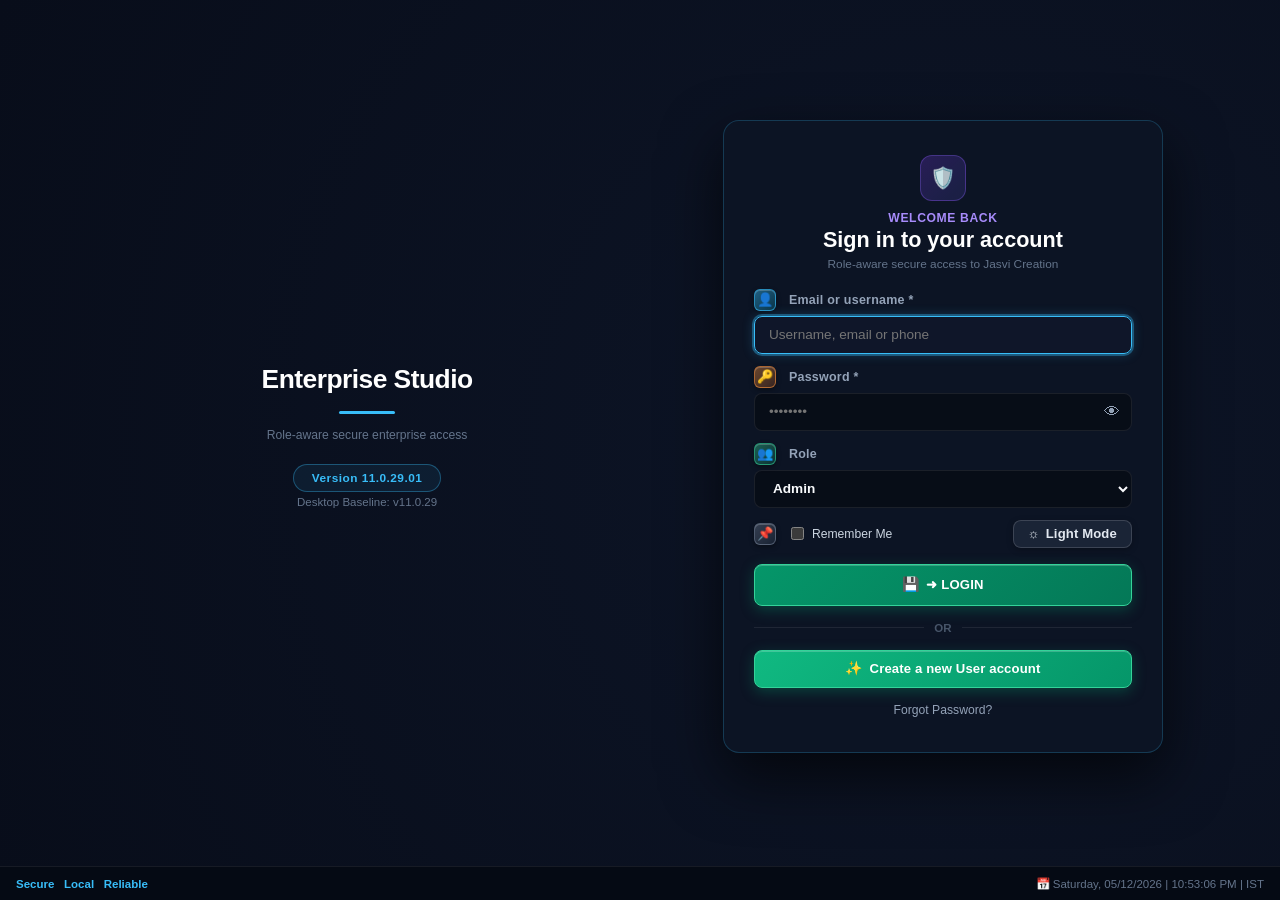
==== commit f8483027: "Web Release web-v11.0.29.01: Mandatory Phone Number Authentication & Access Management" ====
--- a/web/admin/index.html
+++ b/web/admin/index.html
@@ -317,7 +317,7 @@
               style="font-size: 0.74rem; color: #94a3b8; display: flex; align-items: center; gap: 6px;">
               <span class="erp-label-icon-badge theme-cyan">👤</span> Email or username *
             </label>
-            <input type="text" id="login-identity" class="form-input" placeholder="admin or username" required autofocus
+            <input type="text" id="login-identity" class="form-input" placeholder="Username, email or phone" required autofocus
               autocomplete="username" style="height: 38px;">
           </div>
 
@@ -465,7 +465,7 @@
           <div id="forgot-step1-group">
             <div class="form-group" style="margin-bottom: 10px;">
               <label class="form-label" style="font-size: 0.74rem; color: #94a3b8;">Email or username *</label>
-              <input type="text" id="forgot-identity" class="form-input" placeholder="Email or username" required
+              <input type="text" id="forgot-identity" class="form-input" placeholder="Email, username or phone" required
                 style="height: 36px;">
             </div>
 
@@ -545,6 +545,11 @@
               <label class="form-label" style="font-size: 0.72rem; color: #94a3b8;">Email *</label>
               <input type="email" id="reg-email" class="form-input" placeholder="name@company.com" required
                 style="height: 34px;">
+            </div>
+            <div class="form-group full-col" style="margin-bottom: 0;">
+              <label class="form-label" style="font-size: 0.72rem; color: #94a3b8;">Phone Number *</label>
+              <input type="tel" id="reg-phone" class="form-input" placeholder="10-digit mobile number" required
+                pattern="^[0-9+ -]{10,15}$" style="height: 34px;">
             </div>
             <div class="form-group full-col" style="margin-bottom: 0;">
               <label class="form-label" style="font-size: 0.72rem; color: #94a3b8;">Registration Role</label>
@@ -6066,6 +6071,13 @@
                   required>
               </div>
               <div class="form-group">
+                <label class="form-label" style="font-size: 0.75rem;">Phone Number *</label>
+                <input type="tel" id="user-form-phone" class="form-input form-input-sm" placeholder="10-digit mobile number"
+                  required>
+              </div>
+            </div>
+            <div style="display: grid; grid-template-columns: 1fr; margin-bottom: 12px;">
+              <div class="form-group">
                 <label class="form-label" style="font-size: 0.75rem;">Role *</label>
                 <select id="user-form-role" class="form-select form-input-sm" required>
                   <option value="">Loading roles...</option>
